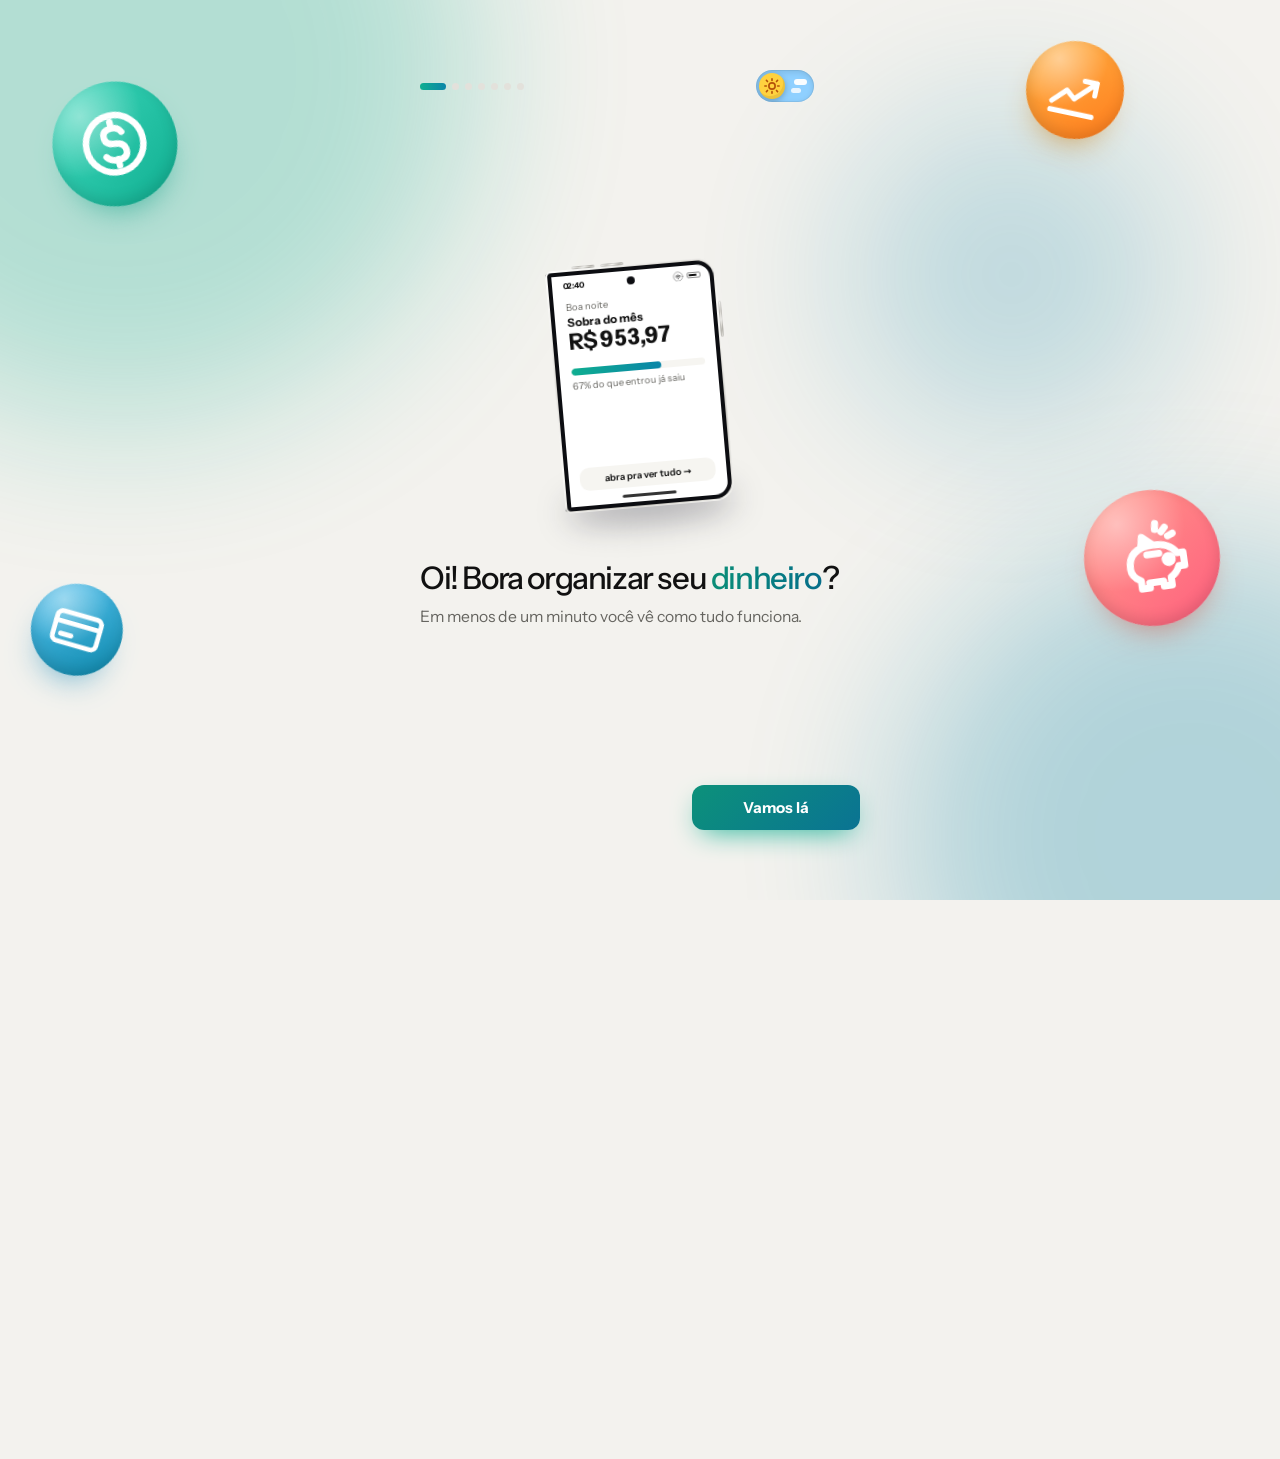
==== index.html @ b8bf27f4 "Senha errada: a Capi balança a cabeça fazendo que não Co-Authored-By: Claude Opus 5.5 <noreply@anthr" ====
<!doctype html>
<html lang="pt-BR">
<head>
  <meta charset="utf-8" />
  <meta name="viewport" content="width=device-width, initial-scale=1, viewport-fit=cover" />
  <title>Capi — seu dinheiro, de boa na lagoa</title>
  <meta name="description" content="Planilha financeira simples para organizar o dia a dia." />
  <meta name="theme-color" content="#f3f2ee" />
  <link rel="manifest" href="manifest.webmanifest" />
  <link rel="apple-touch-icon" href="apple-touch-icon.png" />
  <meta name="apple-mobile-web-app-capable" content="yes" />
  <meta name="mobile-web-app-capable" content="yes" />
  <meta name="apple-mobile-web-app-status-bar-style" content="default" />
  <meta name="apple-mobile-web-app-title" content="Capi" />
  <script>/* esconde tudo desde o primeiro instante se o app tiver senha ou se for preciso entrar na conta */ document.documentElement.classList.add('booting'); try { if (localStorage.getItem('orcamento:lock')) document.documentElement.classList.add('locked'); if (!localStorage.getItem('orcamento:conta')) document.documentElement.classList.add('auth'); } catch (e) {}</script>
  <link rel="icon" type="image/svg+xml" href="favicon.svg" />
  <link rel="icon" type="image/png" sizes="192x192" href="icon-192.png" />
  <style>
/* Fontes embutidas no próprio arquivo (funcionam sem internet). Licença SIL Open Font License. */
@font-face { font-family: 'Instrument Sans'; font-style: normal; font-weight: 400 700; font-display: swap; src: url([data-uri]) format('woff2'); unicode-range: U+0000-00FF,U+0131,U+0152-0153,U+02BB-02BC,U+02C6,U+02DA,U+02DC,U+0304,U+0308,U+0329,U+2000-206F,U+20AC,U+2122,U+2191,U+2193,U+2212,U+2215,U+FEFF,U+FFFD; }
@font-face { font-family: 'Instrument Sans'; font-style: normal; font-weight: 400 700; font-display: swap; src: url([data-uri]) format('woff2'); unicode-range: U+0100-02BA,U+02BD-02C5,U+02C7-02CC,U+02CE-02D7,U+02DD-02FF,U+1E00-1E9F,U+20A0-20AB,U+20AD-20C0,U+2113,U+2C60-2C7F,U+A720-A7FF; }
@font-face { font-family: 'Outfit'; font-style: normal; font-weight: 400 800; font-display: swap; src: url([data-uri]) format('woff2'); }
@font-face { font-family: 'Sora'; font-style: normal; font-weight: 400 800; font-display: swap; src: url([data-uri]) format('woff2'); }
@font-face { font-family: 'Parkinsans'; font-style: normal; font-weight: 300 800; font-display: swap; src: url([data-uri]) format('woff2'); }
@font-face { font-family: 'Source Serif 4'; font-style: normal; font-weight: 200 900; font-display: swap; src: url([data-uri]) format('woff2'); }
@font-face { font-family: 'Syne'; font-style: normal; font-weight: 400 800; font-display: swap; src: url([data-uri]) format('woff2'); }
@font-face { font-family: 'Urbanist'; font-style: normal; font-weight: 300 800; font-display: swap; src: url([data-uri]) format('woff2'); }

:root {
  --font: "Instrument Sans";
  --bg: #f3f2ee;
  --bg-top: #faf9f6;
  --glow: rgba(255, 255, 255, .55);
  --card: #ffffff;
  --ink: #111111;
  --ink-2: #3b3b39;
  --muted: #666560;
  --line: #eeede8;
  --field: #f6f5f1;
  --field-line: #e3e1db;
  --edge: rgba(17, 17, 17, .075);
  --green: #13845d;
  --green-soft: #e3f1ea;
  --blue: #0a7598;
  --blue-soft: #e1f2f6;
  --accent: #0a8370;
  --accent-ink: #0a7d69;   /* menta da Capi para texto (no escuro, mais claro pra ler bem) */
  --accent-soft: #dcf5ee;
  --red: #cc353c;
  --red-soft: #fbeaea;
  --amber: #8f620a;
  --over: #a34b22;   /* atenção sem alarme: atrasada, passou do limite */
  --amber-soft: #f9f0dc;
  --grain: .035;
  --out: #a8a49b;
  --shadow: 0 0 0 1px var(--edge), 0 1px 2px rgba(17, 17, 17, .03), 0 8px 24px -12px rgba(17, 17, 17, .08);
  --shadow-lg: 0 0 0 1px var(--edge), 0 24px 60px -12px rgba(17, 17, 17, .22);
  --r: 16px;
  color-scheme: light;
}

:root[data-theme="dark"] {
  --over: #e0895c;
  --bg: #0a0a0a;
  --bg-top: #181818;
  --glow: rgba(255, 255, 255, .045);
  --card: #141414;
  --ink: #fefefe;
  --ink-2: #b9b9b9;
  --muted: #8c8c8c;
  --line: #202020;
  --field: #1b1b1b;
  --field-line: #2a2a2a;
  --edge: rgba(255, 255, 255, .075);
  --green: #3cc88c;
  --green-soft: #12261c;
  --blue: #4cc3e0;
  --blue-soft: #0f2a31;
  --accent: #0d8670;
  --accent-ink: #4fd8b8;   /* menta da Capi para texto (no escuro, mais claro pra ler bem) */
  --accent-soft: #0f2a24;
  --red: #ef5b62;
  --red-soft: #2e1618;
  --amber: #e2ad48;
  --amber-soft: #2d2412;
  --grain: .06;
  --out: #5d5d5d;
  --shadow: 0 0 0 1px var(--edge), inset 0 1px 0 rgba(255, 255, 255, .035), 0 10px 30px -14px rgba(0, 0, 0, .7);
  --shadow-lg: 0 0 0 1px rgba(255, 255, 255, .09), 0 30px 80px -10px rgba(0, 0, 0, .8);
  color-scheme: dark;
}

* { box-sizing: border-box; }
html { -webkit-text-size-adjust: 100%; }
/* arrastar para os lados troca o mês: não deixa o navegador entender como "voltar página" */
html, body { overscroll-behavior-x: none; }
body {
  margin: 0; min-height: 100vh;
  background: linear-gradient(180deg, var(--glow) 0, transparent 520px) no-repeat; background-color: var(--bg); color: var(--ink);
  font-family: var(--font), system-ui, -apple-system, "Segoe UI", Roboto, sans-serif;
  font-size: 15px;
  -webkit-font-smoothing: antialiased;
}
button, input, select { font: inherit; color: inherit; }
button { cursor: pointer; }
svg.i { width: 16px; height: 16px; flex: none; fill: none; stroke: currentColor; stroke-width: 2; stroke-linecap: round; stroke-linejoin: round; }
.num { font-variant-numeric: tabular-nums; }

.app { max-width: 1240px; margin: 0 auto; padding: 28px 28px 110px; }   /* embaixo: espaço pro botão + não cobrir o fim da página */
.app { overflow-x: clip; }   /* o deslize das abas e meses não abre rolagem de lado no celular */

/* Cabeçalho */
.top { display: flex; align-items: flex-end; justify-content: space-between; gap: 16px; margin-bottom: 28px; }
/* até o app montar a tela (saudação com o nome, números), nada aparece: sem piscar texto provisório no F5 */
.booting .app { visibility: hidden; }
.hello { font-size: .8rem; color: var(--muted); margin: 0 0 2px; }
.title { display: flex; align-items: center; gap: 10px; margin: 0; font-size: 1.55rem; font-weight: 700; letter-spacing: -.02em; }
.ghost-ico { border: 0; background: transparent; color: var(--muted); padding: 6px; border-radius: 10px; display: grid; place-items: center; }
.ghost-ico:hover { background: var(--card); color: var(--ink); }
.top-right { display: flex; align-items: center; gap: 8px; }
.bell { position: relative; }

/* Botão de tema: sol e lua se alternam girando */
.theme-btn { position: relative; width: 30px; height: 30px; overflow: hidden; }
.theme-btn svg.i { position: absolute; top: 50%; left: 50%; width: 18px; height: 18px; margin: -9px 0 0 -9px;
  transition: transform .5s cubic-bezier(.34, 1.4, .5, 1), opacity .35s ease; }
.theme-btn .sun { opacity: 0; transform: rotate(-90deg) scale(.4); }
.theme-btn .moon { opacity: 1; transform: rotate(0) scale(1); }
:root[data-theme="dark"] .theme-btn .sun { opacity: 1; transform: rotate(0) scale(1); }
:root[data-theme="dark"] .theme-btn .moon { opacity: 0; transform: rotate(90deg) scale(.4); }
.theme-btn:hover .moon { transform: rotate(-15deg) scale(1.05); }
:root[data-theme="dark"] .theme-btn:hover .sun { transform: rotate(45deg) scale(1.05); }
:root[data-theme="dark"] .theme-btn:hover .moon { transform: rotate(90deg) scale(.4); }
::view-transition-old(root), ::view-transition-new(root) { animation-duration: .45s; animation-timing-function: ease; }
.theme-anim, .theme-anim *, .theme-anim *::before { transition: background-color .45s ease, color .45s ease, border-color .45s ease, box-shadow .45s ease, fill .45s ease, stroke .45s ease !important; }
.theme-anim .theme-btn svg.i { transition: transform .5s cubic-bezier(.34, 1.4, .5, 1), opacity .35s ease !important; }
.bell .dot { position: absolute; top: 5px; right: 5px; width: 8px; height: 8px; border-radius: 50%; background: var(--red); border: 2px solid var(--bg); }
.month {
  display: flex; align-items: center; gap: 4px;
  background: var(--card); border-radius: 12px; box-shadow: var(--shadow); padding: 4px;
}
.month button { border: 0; background: transparent; color: var(--muted); border-radius: 8px; padding: 6px; display: grid; place-items: center; }
.month button:hover { background: var(--field); color: var(--ink); }
.month .label { min-width: 130px; text-align: center; font-size: .85rem; font-weight: 600; color: var(--ink); cursor: pointer; }
.month .label.away::after { content: "hoje"; display: block; font-size: .62rem; font-weight: 700; color: var(--accent-ink); line-height: 1; margin-top: 1px; }

/* Indicadores */
.kpis { display: grid; grid-template-columns: repeat(4, minmax(0, 1fr)); gap: 18px; margin-bottom: 26px; }
.kpi { background: var(--card); border-radius: var(--r); box-shadow: var(--shadow); padding: 18px 20px 20px; min-width: 0; }
.kpi-head { display: flex; align-items: center; gap: 8px; min-height: 26px; }
.kpi-ico { width: 24px; height: 24px; border-radius: 7px; display: grid; place-items: center; }
.kpi-ico svg.i { width: 14px; height: 14px; }
.kpi-label { font-size: .68rem; font-weight: 700; letter-spacing: .08em; color: var(--muted); text-transform: uppercase; }
.kpi-value { margin-top: 10px; font-size: 1.45rem; font-weight: 600; letter-spacing: -.025em; white-space: nowrap; overflow: hidden; text-overflow: ellipsis; }
.kpi.receita .kpi-ico { background: var(--green-soft); color: var(--green); } .kpi.receita .kpi-value { color: var(--green); }
.kpi.investir .kpi-ico { background: var(--blue-soft); color: var(--blue); } .kpi.investir .kpi-value { color: var(--blue); }
.kpi.despesas .kpi-ico { background: var(--red-soft); color: var(--red); } .kpi.despesas .kpi-value { color: var(--red); }
.kpi.saldo .kpi-ico { background: var(--field); color: var(--ink-2); }
.kpi.saldo .kpi-value.neg { color: var(--red); }
.kpi-sub { margin-top: 4px; font-size: .75rem; color: var(--muted); }
.adjust {
  margin-left: auto; border: 0; border-radius: 999px;
  background: var(--blue); color: #fff; font-size: .72rem; font-weight: 700;
  padding: 5px 10px; display: inline-flex; align-items: center; gap: 5px;
  box-shadow: 0 4px 10px rgba(10, 131, 112, .25);
}
.adjust svg.i { width: 12px; height: 12px; }
.adjust.dark { background: var(--ink); color: var(--card); box-shadow: 0 4px 10px rgba(20, 23, 28, .18); }

/* Logos */
.logo { width: 32px; height: 32px; border-radius: 9px; display: grid; place-items: center; flex: none; overflow: hidden; font-weight: 800; font-size: .72rem; letter-spacing: -.02em; color: #fff; }
.logo svg { width: 58%; height: 58%; fill: currentColor; }
.logo img { width: 100%; height: 100%; object-fit: cover; }
.logo.tile { background: #fff; box-shadow: inset 0 0 0 1px rgba(20, 23, 28, .09); }
.logo.tile img { object-fit: contain; box-sizing: border-box; }
.logo.tile svg { width: 60%; height: 60%; color: var(--c); }
/* Tema escuro: quadrado escuro; "dk-inv" = logo preto que vira branco; "dk-keep" = logo que só fica legível no branco */
:root[data-theme="dark"] .logo.tile { background: #262a31; box-shadow: inset 0 0 0 1px rgba(255, 255, 255, .07); }
:root[data-theme="dark"] .logo.tile.dk-inv svg { color: #fff; }
:root[data-theme="dark"] .logo.tile.dk-inv img { filter: invert(1) hue-rotate(180deg); }
:root[data-theme="dark"] .logo.tile.dk-keep { background: #fff; }
.logo.lg { width: 40px; height: 40px; border-radius: 11px; font-size: .85rem; }
.logo.sm { width: 18px; height: 18px; border-radius: 5px; font-size: .5rem; }
.logo-stack { display: inline-flex; vertical-align: middle; margin-right: 6px; }
.logo-stack .logo { border: 2px solid var(--card); margin-left: -5px; }
.logo-stack .logo:first-child { margin-left: 0; }
.row .date .logo { width: 30px; height: 30px; }

/* Assinaturas */
.svc-grid { display: grid; grid-template-columns: repeat(auto-fill, minmax(84px, 1fr)); gap: 6px; max-height: 214px; overflow-y: auto; padding: 2px; margin: 0 -2px; }
.svc { display: grid; justify-items: center; gap: 6px; border: 1.5px solid transparent; background: var(--field); border-radius: 12px; padding: 10px 4px 8px; font-size: .7rem; font-weight: 600; color: var(--ink-2); text-align: center; line-height: 1.15; }
.svc:hover { border-color: var(--field-line); }
.svc.on { border-color: var(--accent); background: var(--accent-soft); }
.svc span { max-width: 100%; overflow: hidden; text-overflow: ellipsis; white-space: nowrap; padding: 0 2px; }
.svc-search { margin-bottom: 8px; }
.two { display: grid; grid-template-columns: minmax(0, 1fr) minmax(0, 1fr); gap: 10px; }
.two > div, .three > div { min-width: 0; }
.input[type=month], .input[type=date] { min-width: 0; }
.seg2 button.on[data-src], .seg2 button.on[data-cy], .seg2 button.on[data-next] { background: var(--card); color: var(--ink); box-shadow: var(--shadow); }
.picked { display: flex; align-items: center; gap: 12px; background: var(--field); border-radius: 14px; padding: 10px 12px; }
.picked .input { background: var(--card); }
.picked .grow { flex: 1; min-width: 0; }
.link { border: 0; background: none; color: var(--accent-ink); font-weight: 700; font-size: .78rem; padding: 4px 0; }

/* Cartões */
.flag { display: inline-block; width: 30px; height: 19px; border-radius: 4px; overflow: hidden; vertical-align: middle; flex: none; box-shadow: 0 0 0 1px rgba(20, 23, 28, .08); background: #fff; }
.flag img { width: 100%; height: 100%; display: block; }
.card-sub { display: flex; flex-wrap: wrap; align-items: center; gap: 2px 6px; margin-top: 3px; white-space: normal; color: var(--muted); font-size: .75rem; font-weight: 500; }
.card-sub .flag { width: 24px; height: 15px; }
.cc-preview { position: relative; aspect-ratio: 1.586; max-width: 300px; margin: 4px auto 6px; border-radius: 16px; padding: 16px 18px; color: #fff; display: flex; flex-direction: column; justify-content: space-between; overflow: hidden; box-shadow: 0 12px 30px rgba(20, 23, 28, .22); transition: background .3s; }
.cc-preview::after { content: ""; position: absolute; width: 220px; height: 220px; right: -70px; top: -90px; border-radius: 50%; background: rgba(255, 255, 255, .12); }
.cc-top, .cc-bottom { display: flex; justify-content: space-between; align-items: center; position: relative; z-index: 1; }
.cc-name { font-weight: 700; font-size: .95rem; text-shadow: 0 1px 2px rgba(0, 0, 0, .2); }
.cc-num { font-size: .95rem; letter-spacing: .12em; font-variant-numeric: tabular-nums; opacity: .95; }
.cc-chip { width: 34px; height: 25px; border-radius: 6px; background: linear-gradient(135deg, #f6e27a, #cfa93a); position: relative; z-index: 1; }
.cc-preview .flag { width: 46px; height: 29px; border-radius: 6px; }
.cc-preview .logo { box-shadow: 0 2px 6px rgba(0, 0, 0, .2); }
.flag-pick { display: flex; flex-wrap: wrap; gap: 6px; }
.flag-pick button { display: inline-flex; align-items: center; gap: 7px; border: 1.5px solid var(--field-line); background: var(--field); border-radius: 10px; padding: 6px 10px 6px 6px; font-size: .78rem; font-weight: 600; color: var(--ink-2); }
.flag-pick button.on, .bank-chips button.on { border-color: var(--accent); background: var(--accent-soft); color: var(--ink); }
.three { display: grid; grid-template-columns: 1fr 1fr 1fr; gap: 10px; }
.status.none { background: var(--field); color: var(--muted); }
.status.open { background: var(--blue-soft); color: var(--blue); }
.status.late { background: var(--amber-soft); color: var(--over); }
.fnav { display: flex; align-items: center; justify-content: space-between; gap: 8px; background: var(--field); border-radius: 12px; padding: 6px; margin-bottom: 10px; }
.fnav button { border: 0; background: var(--card); border-radius: 8px; width: 32px; height: 32px; display: grid; place-items: center; color: var(--ink-2); }
.fnav div { text-align: center; font-size: .8rem; }
.fnav strong { display: block; font-size: .9rem; }
.fnav small { color: var(--muted); }
.movebox { margin-top: 12px; border: 1.5px solid var(--amber-soft); background: color-mix(in srgb, var(--amber-soft) 50%, transparent); border-radius: 12px; padding: 10px 12px; font-size: .8rem; line-height: 1.45; }
.movebox .btn-soft { margin-top: 8px; }
.last-hint { display: flex; justify-content: space-between; align-items: center; margin-top: 6px; font-size: .76rem; color: var(--muted); }
@media (max-width: 640px) { .three { grid-template-columns: 1fr 1fr; } .three > :first-child { grid-column: 1 / -1; } }

/* Pago com cartão */
.via { display: inline-flex; align-items: center; gap: 4px; margin-left: 6px; font-size: .72rem; font-weight: 600; color: var(--muted); vertical-align: middle; white-space: nowrap; }
.via .logo { width: 16px; height: 16px; border-radius: 4px; flex: none; }
.via { max-width: 100%; min-width: 0; }
.via .vt { overflow: hidden; text-overflow: ellipsis; min-width: 0; }
.row .ex-m { display: none; }
/* Família: bolinhas com a inicial de cada um */
.av { display: inline-grid; place-items: center; width: 22px; height: 22px; border-radius: 50%; background: var(--av); color: #fff; font-size: .66rem; font-weight: 700; line-height: 1; flex: none; box-shadow: 0 0 0 2px var(--card); }
.av.sm { width: 16px; height: 16px; font-size: .54rem; box-shadow: 0 0 0 1.5px var(--card); }
.av-pair { display: inline-flex; } .av-pair .av + .av { margin-left: -5px; }
.who-b { display: inline-flex; vertical-align: -3px; margin-right: 7px; }
.who-pick { display: flex; flex-wrap: wrap; gap: 8px; }
.who-pick button { display: inline-flex; align-items: center; gap: 8px; border: 1px solid var(--field-line); background: var(--card); color: var(--ink-2); border-radius: 99px; padding: 6px 14px 6px 6px; font-weight: 600; font-size: .84rem; }
.who-pick button.on { border-color: var(--ink); color: var(--ink); box-shadow: inset 0 0 0 1px var(--ink); }
.acc-ic { position: relative; display: inline-flex; }
.acc-who { position: absolute; right: -7px; bottom: -6px; border: 0; background: none; padding: 0; display: inline-flex; cursor: pointer; }
.acc-who .fam { display: inline-grid; place-items: center; width: 16px; height: 16px; border-radius: 50%; background: var(--field); color: var(--muted); box-shadow: 0 0 0 1.5px var(--card); }
.acc-who .fam svg.i { width: 10px; height: 10px; }
.inv-code { margin-top: 8px; font-size: 1.6rem; font-weight: 800; letter-spacing: .16em; font-variant-numeric: tabular-nums; color: var(--ink); background: var(--field); border-radius: 12px; padding: 12px 16px; text-align: center; user-select: all; }
.use-pick { display: grid; grid-template-columns: 1fr 1fr; gap: 10px; }
.use-pick button { text-align: left; border: 1px solid var(--field-line); background: var(--card); border-radius: 14px; padding: 12px 14px; color: var(--ink-2); display: grid; gap: 4px; }
.use-pick button b { color: var(--ink); font-size: .92rem; display: flex; align-items: center; gap: 8px; }
.use-pick button small { color: var(--muted); font-size: .76rem; line-height: 1.35; }
.use-pick button svg.i { width: 16px; height: 16px; }
.use-pick button.on { border-color: var(--ink); box-shadow: inset 0 0 0 1px var(--ink); }
.mem-list { display: grid; gap: 8px; margin-top: 4px; }
.mem-row { display: grid; grid-template-columns: 26px minmax(0, 1fr) 30px; gap: 8px; align-items: center; }
.mem-row .tag-me { font-size: .72rem; color: var(--muted); font-weight: 600; white-space: nowrap; }
.mem-add { display: flex; gap: 8px; margin-top: 8px; } .mem-add .input { flex: 1; min-width: 0; }
.chart-by { display: flex; justify-content: flex-end; margin-bottom: 8px; }
.row .val.est { color: var(--ink-2); font-weight: 500; }
.row .val.est small, .row .val.absorbed small { display: block; font-size: .68rem; color: var(--muted); font-weight: 500; }
.tag.cat-t { max-width: 100%; min-width: 0; }
.tag .tt { overflow: hidden; text-overflow: ellipsis; white-space: nowrap; min-width: 0; }
/* celular: Favorito e Lançar lado a lado; "Formulário completo" embaixo, centralizado */
@media (max-width: 640px) { .qa-actions #qaFull { order: 3; width: 100%; text-align: center; padding: 8px 0 0; } .qa-actions .grow { display: none; } .qa-actions .btn { flex: 1; } }
/* o que acompanha o nome é separado por espaços (não margem): se quebrar a linha, começa alinhado */
.row .ex small, .row .ex .via { margin-left: 0; }
.val.absorbed { color: var(--muted); font-weight: 500; }
.val.absorbed small { display: block; font-size: .68rem; font-weight: 500; }
.pay-pick button .i { width: 14px; height: 14px; }
.inside { margin-top: 12px; background: var(--field); border-radius: 12px; padding: 10px 12px; font-size: .8rem; }
.inside .it { display: flex; align-items: center; gap: 8px; padding: 4px 0; }
.inside .it span:nth-child(2) { flex: 1; min-width: 0; overflow: hidden; text-overflow: ellipsis; white-space: nowrap; }
.inside .it .logo { width: 20px; height: 20px; border-radius: 6px; font-size: .55rem; }
.inside .sum { display: flex; justify-content: space-between; border-top: 1px solid var(--field-line); margin-top: 6px; padding-top: 8px; font-weight: 700; }
.inside .warn { color: var(--amber); font-weight: 600; margin-top: 6px; }

/* Metas e medidores */
.meter { height: 8px; border-radius: 99px; background: var(--field); overflow: hidden; margin-top: 7px; }
.meter i { display: block; height: 100%; border-radius: 99px; background: var(--green); transition: width .5s cubic-bezier(.2, .8, .2, 1); }
.meter.warn i { background: var(--amber); }
.meter.over i { background: var(--over); }   /* passou do limite: terracota, sem vermelho de alarme */
.meter.info i { background: var(--blue); }
.goal-emoji { width: 32px; height: 32px; border-radius: 9px; display: grid; place-items: center; background: var(--field); font-size: 1.05rem; }
.goal-meta { display: flex; justify-content: space-between; gap: 8px; margin-top: 4px; font-size: .74rem; color: var(--muted); font-weight: 500; white-space: normal; }
.goal-meta b { color: var(--ink-2); font-weight: 700; }
.row.goal { grid-template-columns: 60px minmax(0, 1fr) 150px 34px; }
.row.goal .name { white-space: normal; }
.emoji-pick { display: flex; flex-wrap: wrap; gap: 6px; }
.emoji-pick button { width: 40px; height: 40px; border-radius: 11px; border: 1.5px solid var(--field-line); background: var(--field); font-size: 1.15rem; }
.emoji-pick button.on { border-color: var(--accent); background: var(--accent-soft); }
.stat-hero { text-align: center; padding: 8px 0 4px; }
.stat-hero small { display: block; font-size: .78rem; color: var(--muted); }
.stat-hero strong { display: block; font-size: 2rem; font-weight: 800; letter-spacing: -.02em; margin: 2px 0; }
.stat-rows { display: grid; gap: 8px; margin-top: 14px; font-size: .84rem; }
.stat-rows div { display: flex; justify-content: space-between; gap: 10px; }
.stat-rows span { color: var(--muted); }
@media (max-width: 640px) { .row.goal { grid-template-columns: 44px minmax(0, 1fr) 28px; } .row.goal .val { grid-column: 2; text-align: left; } }

.limits { margin-top: 18px; padding-top: 14px; border-top: 1px solid var(--line); display: grid; gap: 12px; }
.limits-h { font-size: .85rem; font-weight: 700; }
.limit-top { display: flex; justify-content: space-between; gap: 8px; font-size: .84rem; }
.limit-top > span:first-child { display: inline-flex; align-items: center; gap: 7px; }
.limit-top .ldot { width: 8px; height: 8px; border-radius: 50%; }
.limit-top small { color: var(--muted); font-weight: 500; }
.limit-sub { font-size: .72rem; color: var(--muted); margin-top: 4px; }
.cat-edit .money { width: 150px; flex: none; padding: 0 10px; }
.cat-edit .money input { padding: 8px 0; }
@media (max-width: 640px) {
  /* celular: cor · nome · excluir na primeira linha, limite embaixo (o ✕ fica junto da categoria dele) */
  .cat-edit { flex-wrap: wrap; padding-bottom: 10px; border-bottom: 1px solid var(--line); }
  .cat-edit:last-child { border-bottom: 0; }
  .cat-edit .input { flex: 1; min-width: 0; }
  .cat-edit .x { order: 1; }
  .cat-edit .money { order: 2; width: calc(100% - 42px); margin-left: 42px; }
}

/* Evolução */
.evo { margin-top: 22px; padding: 18px 20px 20px; position: relative; }
.evo-head { display: flex; align-items: center; justify-content: space-between; gap: 10px; flex-wrap: wrap; margin-bottom: 12px; }
.evo-head h2 { margin: 0; font-size: .95rem; font-weight: 700; }
.evo-ctl { display: flex; gap: 8px; align-items: center; }
.pills { display: inline-flex; background: var(--field); border-radius: 10px; padding: 3px; }
.pills button { border: 0; background: transparent; border-radius: 8px; padding: 5px 10px; font-size: .78rem; font-weight: 600; color: var(--muted); }
.pills button.on { background: var(--card); color: var(--ink); box-shadow: var(--shadow); }
.evo-body { display: grid; grid-template-columns: minmax(0, 1.65fr) minmax(0, 1fr); gap: 22px; align-items: start; }
.evo-legend { display: flex; gap: 16px; font-size: .78rem; color: var(--ink-2); margin-bottom: 6px; }
.evo-legend span { display: inline-flex; align-items: center; gap: 6px; }
.evo-legend i { width: 10px; height: 10px; border-radius: 3px; }
.evo-chart { position: relative; }
.evo-chart svg { display: block; width: 100%; overflow: visible; }
.evo-chart .grid-line { stroke: var(--line); stroke-width: 1; }
.evo-chart .tick { fill: var(--muted); font-size: 10.5px; font-variant-numeric: tabular-nums; }
.evo-chart .xl { fill: var(--muted); font-size: 11px; }
.evo-chart .xl.cur { fill: var(--ink); font-weight: 700; }
.evo-chart .hit { fill: transparent; cursor: pointer; }
.evo-chart .band { fill: var(--ink); opacity: 0; transition: opacity .12s; }
.evo-chart g.m:hover .band, .evo-chart g.m:focus .band { opacity: .04; }
.evo-chart g.m:focus { outline: none; }
.evo-tip { position: absolute; pointer-events: none; background: var(--card); border: 1px solid var(--line); box-shadow: var(--shadow-lg); border-radius: 10px; padding: 8px 10px; font-size: .78rem; min-width: 150px; opacity: 0; z-index: 5; }
.evo-tip.on { opacity: 1; }
.evo-tip .tt { font-weight: 700; margin-bottom: 4px; }
.evo-tip div.r { display: flex; justify-content: space-between; gap: 12px; align-items: center; }
.evo-tip div.r span { display: inline-flex; align-items: center; gap: 6px; color: var(--muted); }
.evo-tip div.r span i { width: 12px; height: 2px; border-radius: 2px; }
.evo-tip b { font-variant-numeric: tabular-nums; }
.insights { display: grid; gap: 10px; }
.ins { display: flex; gap: 10px; align-items: flex-start; font-size: .84rem; line-height: 1.4; background: var(--field); border-radius: 12px; padding: 10px 12px; }
.ins .ic { font-size: 1rem; line-height: 1.3; }
.ins b { font-weight: 700; }
.ins small { display: block; color: var(--muted); font-size: .75rem; }
.evo-table { width: 100%; border-collapse: collapse; font-size: .8rem; }
.evo-table th, .evo-table td { text-align: right; padding: 6px 8px; border-bottom: 1px solid var(--line); font-variant-numeric: tabular-nums; }
.evo-table th:first-child, .evo-table td:first-child { text-align: left; }
.evo-table th { color: var(--muted); font-weight: 600; }
.evo-table tfoot th, .evo-table tfoot td { font-weight: 700; color: var(--ink); border-bottom: 0; }
.evo-table tfoot tr:first-child > * { border-top: 2px solid var(--line); }
.evo-table tfoot tr:last-child > * { font-weight: 500; color: var(--muted); }
@media (max-width: 980px) { .evo-body { grid-template-columns: 1fr; } }
@media (max-width: 640px) { .evo { padding: 14px 12px 16px; } }

/* Escolha de conta/cartão */
.bank-chips.pay-pick { display: block; }
.pay-pick > .pay-sec:first-child { margin-bottom: 2px; }
.pay-h { font-size: .72rem; font-weight: 700; color: var(--muted); text-transform: uppercase; letter-spacing: .06em; margin: 10px 0 6px; }
.pay-sec { display: flex; flex-wrap: wrap; gap: 6px; }
.pay-sec.cc { display: grid; grid-template-columns: repeat(auto-fill, minmax(210px, 1fr)); }
.bank-chips .cc-btn { border-radius: 12px; padding: 7px 10px 7px 7px; gap: 10px; text-align: left; min-width: 0; }
.mini-cc { position: relative; width: 50px; height: 32px; border-radius: 6px; flex: none; box-shadow: 0 2px 5px rgba(0, 0, 0, .18); }
.mini-cc .logo { position: absolute; left: 4px; top: 4px; width: 14px; height: 14px; border-radius: 4px; }
.mini-cc .flag { position: absolute; right: 3px; bottom: 3px; width: 20px; height: 13px; border-radius: 3px; }
.cc-txt { display: grid; min-width: 0; line-height: 1.2; }
.cc-txt b { font-size: .82rem; overflow: hidden; text-overflow: ellipsis; white-space: nowrap; }
.cc-txt small { font-size: .7rem; color: var(--muted); font-weight: 500; overflow: hidden; text-overflow: ellipsis; white-space: nowrap; }
.via .flag { width: 20px; height: 13px; border-radius: 3px; margin-left: 2px; }

/* Visão geral */
.overview { display: grid; grid-template-columns: repeat(12, minmax(0, 1fr)); gap: 18px; }
.overview[hidden], #mainGrid[hidden] { display: none; }
.ov { background: var(--card); border-radius: var(--r); box-shadow: var(--shadow); padding: 18px 20px 20px; min-width: 0; position: relative; }
.ov h3 { margin: 0 0 2px; font-size: .95rem; font-weight: 700; display: flex; align-items: center; gap: 8px; }
.ov .ov-sub { margin: 0 0 12px; font-size: .78rem; color: var(--muted); }
.ov-forecast { grid-column: span 8; }
.ov-cal { grid-column: span 4; }
.ov-where { grid-column: span 4; }
.ov-cards { grid-column: span 4; }
.ov-goals { grid-column: span 4; }
.ov-link { border: 0; background: none; color: var(--accent-ink); font-weight: 700; font-size: .78rem; padding: 0; margin-left: auto; }
.fc-stats { display: flex; flex-wrap: wrap; gap: 8px 22px; margin-bottom: 10px; }
.fc-stats div small { display: block; font-size: .72rem; color: var(--muted); }
.fc-stats div b { font-size: 1.15rem; font-weight: 700; letter-spacing: -.01em; }
.fc-alert { display: flex; gap: 8px; align-items: flex-start; font-size: .82rem; background: var(--red-soft); color: var(--ink); border-radius: 10px; padding: 8px 10px; margin-bottom: 10px; }
.fc-alert.ok { background: var(--green-soft); }
.fc-chart { position: relative; }
.fc-chart svg { display: block; width: 100%; overflow: visible; }
.fc-chart .grid-line { stroke: var(--line); stroke-width: 1; }
.fc-chart .zero { stroke: var(--muted); stroke-width: 1; opacity: .5; }
.fc-chart .tick, .fc-chart .xl { fill: var(--muted); font-size: 10.5px; font-variant-numeric: tabular-nums; }
.fc-chart .cross { stroke: var(--muted); stroke-width: 1; opacity: 0; }
.fc-chart .dot { opacity: 0; }
.fc-tip { position: absolute; top: 0; pointer-events: none; background: var(--card); border: 1px solid var(--line); box-shadow: var(--shadow-lg); border-radius: 10px; padding: 8px 10px; font-size: .78rem; min-width: 170px; max-width: 240px; display: none; z-index: 5; }
.fc-tip .tt { font-weight: 700; margin-bottom: 3px; }
.fc-tip .ev { display: flex; justify-content: space-between; gap: 10px; color: var(--muted); }
.fc-tip .ev b { color: var(--ink); font-weight: 600; font-variant-numeric: tabular-nums; }
.cal { display: grid; grid-template-columns: repeat(7, 1fr); gap: 3px; }
.cal .wd { font-size: .64rem; font-weight: 700; color: var(--muted); text-align: center; padding-bottom: 4px; text-transform: uppercase; }
.cal button { border: 0; background: transparent; border-radius: 9px; aspect-ratio: 1; display: flex; flex-direction: column; align-items: center; justify-content: center; gap: 3px; font-size: .78rem; color: var(--ink-2); padding: 0; position: relative; }
.cal button:hover { background: var(--field); }
.cal button.today { background: var(--ink); color: var(--card); font-weight: 700; }
.cal button.sel { box-shadow: inset 0 0 0 1.5px var(--accent); }
.cal button.other { visibility: hidden; }
/* calendário largo (tablet): dias com altura fixa em vez de quadrados enormes */
@media (min-width: 560px) and (max-width: 980px) { .cal button { aspect-ratio: auto; height: 50px; } }
.cal .dots { display: flex; gap: 2px; height: 5px; }
.cal .dots i { width: 5px; height: 5px; border-radius: 50%; }
.cal-list { margin-top: 12px; border-top: 1px solid var(--line); padding-top: 10px; display: grid; gap: 7px; max-height: 190px; overflow-y: auto; }
.cal-list .ev { display: flex; align-items: center; gap: 8px; font-size: .8rem; }
.cal-list .ev[data-open] { cursor: pointer; border-radius: 8px; margin: -3px 0; padding: 3px 4px; min-height: 32px; }
.cal-list .ev[data-open]:hover { background: var(--field); }
.cal-list .ev span:nth-child(2) { flex: 1; min-width: 0; overflow: hidden; text-overflow: ellipsis; white-space: nowrap; }
.cal-list .ev .logo, .cal-list .ev .ic { width: 22px; height: 22px; border-radius: 6px; font-size: .62rem; flex: none; }
.cal-list .ev .ic { display: grid; place-items: center; background: var(--field); }
.cal-list .v { font-weight: 600; font-variant-numeric: tabular-nums; }
.cal-list .v.in { color: var(--green); }
.cal-legend { display: flex; gap: 12px; font-size: .7rem; color: var(--muted); margin-top: 8px; }
.cal-legend span { display: inline-flex; align-items: center; gap: 5px; }
.cal-legend i { width: 7px; height: 7px; border-radius: 50%; }
.ov .donut { width: 200px; height: 200px; }
.ov-row { display: flex; align-items: center; gap: 10px; padding: 8px 0; border-bottom: 1px solid var(--line); font-size: .84rem; }
.ov-row:last-child { border-bottom: 0; }
.ov-row .grow { flex: 1; min-width: 0; }
.ov-row .grow b { display: block; font-weight: 600; overflow: hidden; text-overflow: ellipsis; white-space: nowrap; }
.ov-row .grow small { color: var(--muted); font-size: .72rem; }
.ov-row .meter { margin-top: 5px; height: 6px; }
.ov-row .amt { font-weight: 700; font-variant-numeric: tabular-nums; white-space: nowrap; }
.ov-empty { color: var(--muted); font-size: .82rem; padding: 18px 0; text-align: center; }
/* card vazio ao lado de um card alto (calendário): o aviso fica no meio, sem um buraco embaixo */
.ov-forecast:has(> .ov-empty), .ov-where:has(> .ov-empty), .ov-cards:has(> .ov-empty) { display: flex; flex-direction: column; }
.ov-forecast > .ov-empty, .ov-where > .ov-empty, .ov-cards > .ov-empty { flex: 1; display: flex; flex-direction: column; align-items: center; justify-content: center; gap: 4px; }
.ov-forecast > .ov-empty br { display: none; }
@media (max-width: 980px) { .ov-forecast, .ov-cal, .ov-where, .ov-cards, .ov-goals { grid-column: span 12; } }
@media (min-width: 981px) and (max-width: 1180px) { .ov-where, .ov-cards, .ov-goals { grid-column: span 6; } .ov-goals { grid-column: span 12; } }

/* Lançamento rápido */
.fab { position: fixed; right: max(20px, env(safe-area-inset-right)); bottom: calc(22px + env(safe-area-inset-bottom)); z-index: 20; width: 58px; height: 58px; border: 0; border-radius: 18px; background: var(--accent); color: #fff; display: grid; place-items: center; box-shadow: 0 10px 28px rgba(10, 131, 112, .32); transition: transform .15s; }
.fab:hover { transform: translateY(-2px); }
.fab:active { transform: scale(.95); }
.fab svg.i { width: 26px; height: 26px; stroke-width: 2.4; }
.qa-input { font-size: 1.05rem; padding: 14px 15px; }
.qa-preview { margin-top: 10px; background: var(--field); border-radius: 12px; padding: 10px 12px; display: grid; gap: 6px; font-size: .84rem; min-height: 44px; }
.qa-preview .l { display: flex; justify-content: space-between; gap: 10px; align-items: center; }
.qa-preview .l span:first-child { color: var(--muted); }
.qa-preview .l b { font-weight: 700; display: inline-flex; align-items: center; gap: 6px; }
.qa-preview .big { font-size: 1.3rem; font-weight: 800; }
.qa-hint { font-size: .74rem; color: var(--muted); margin-top: 6px; line-height: 1.45; }
.qa-hint code { white-space: nowrap; display: inline-block; margin: 1px 0; background: var(--field); padding: 1px 5px; border-radius: 5px; font-family: inherit; font-weight: 600; color: var(--ink-2); }
.favs { display: flex; flex-wrap: wrap; gap: 6px; }
.fav { display: inline-flex; align-items: center; gap: 6px; border: 1.5px solid var(--field-line); background: var(--card); border-radius: 999px; padding: 6px 6px 6px 12px; font-size: .8rem; font-weight: 600; color: var(--ink-2); cursor: pointer; }
.fav:hover { border-color: var(--accent); }
.fav .x { padding: 2px; }
.fav .x svg.i { width: 12px; height: 12px; }
@media (max-width: 640px) { .fab { width: 56px; height: 56px; } .app { padding-bottom: 96px; } }

/* Tela de bloqueio */
html.locked .app, html.locked .fab, html.locked #overlay, html.locked .toast { visibility: hidden; }
.lock { position: fixed; inset: 0; z-index: 100; background: var(--bg); display: none; place-items: center; padding: 24px; }
html.locked .lock { display: grid; }
.lock-box { width: 100%; max-width: 300px; text-align: center; margin: auto; }
/* tela baixa (celular deitado, celular pequeno): rola e o teclado fica menor, pra alcançar o 0 e o apagar */
html.locked .lock { place-items: normal; overflow-y: auto; }
.lock-capi { display: block; width: 80px; margin: 0 auto 10px; }
.lock-capi svg { display: block; width: 100%; height: auto; }
.lock-capi.shake .cb, .lock-capi.shake .fruit, .lock-capi.shake .ear { transform-box: view-box; transform-origin: 32px 50px; animation: capi-no .5s ease-in-out; }   /* senha errada: a Capi faz que não */
@keyframes capi-no { 20%, 60% { transform: rotate(-7deg); } 40%, 80% { transform: rotate(7deg); } }
@media (prefers-reduced-motion: reduce) { .lock-capi * { animation: none !important; } }
.lock-box h2 { margin: 0 0 4px; font-size: 1.2rem; font-weight: 700; }
.lock-box p { margin: 0; color: var(--muted); font-size: .85rem; min-height: 1.3em; }
.lock-box p.err { color: var(--red); }
.pin-dots { display: flex; justify-content: center; gap: 12px; margin: 22px 0 26px; }
.pin-dots i { width: 13px; height: 13px; border-radius: 50%; border: 2px solid var(--muted); transition: background .1s, border-color .1s; }
.pin-dots i.on { background: var(--ink); border-color: var(--ink); }
.pin-dots.shake { animation: shake .35s; }
@keyframes shake { 20%, 60% { transform: translateX(-8px); } 40%, 80% { transform: translateX(8px); } }
.keypad { display: grid; grid-template-columns: repeat(3, 72px); gap: 14px; justify-content: center; }
.keypad button { width: 72px; height: 72px; border-radius: 50%; border: 0; background: var(--card); box-shadow: var(--shadow); font-size: 1.5rem; font-weight: 600; color: var(--ink); display: grid; place-items: center; }
.keypad button:active { transform: scale(.94); background: var(--field); }
.keypad button.ghost { background: transparent; box-shadow: none; font-size: 1rem; color: var(--muted); }
.keypad button svg.i { width: 26px; height: 26px; }
.lock-forgot { margin-top: 22px; border: 0; background: none; color: var(--muted); font-size: .8rem; text-decoration: underline; }
@media (max-height: 620px) {
  .pin-dots { margin: 14px 0 16px; }
  .lock-capi { width: 54px; margin-bottom: 6px; }
  .keypad { grid-template-columns: repeat(3, 58px); gap: 10px; }
  .keypad button { width: 58px; height: 58px; font-size: 1.25rem; }
}
/* celular deitado: informações à esquerda, teclado à direita */
@media (max-height: 460px) and (orientation: landscape) {
  .lock-box { max-width: 560px; display: grid; grid-template-columns: 1fr auto; column-gap: 32px; align-items: center; align-content: center; }
  .lock-box > * { grid-column: 1; }
  .lock-box .keypad { grid-column: 2; grid-row: 1 / span 6; }
  .lock-capi { justify-self: center; }
}
.pin-input { letter-spacing: .5em; text-align: center; font-size: 1.3rem; }

/* Contas */
.acc { display: grid; grid-template-columns: 34px minmax(0, 1fr) 150px 30px; gap: 8px; align-items: center; margin-top: 8px; }
.acc .logo { width: 34px; height: 34px; }
.acc .input { padding: 9px 11px; }
.acc .money { padding: 0 10px 0 4px; }
.acc .money input { padding: 9px 0; text-align: right; }
.sign { border: 0; background: transparent; color: var(--muted); font-size: .8rem; font-weight: 700; padding: 6px; border-radius: 8px; white-space: nowrap; }
.sign:hover { background: var(--card); color: var(--ink); }
.acc.neg .sign, .acc.neg .money input { color: var(--red); }
.bank-chips { display: flex; flex-wrap: wrap; gap: 6px; }
.bank-chips button { display: inline-flex; align-items: center; gap: 6px; border: 1.5px solid var(--field-line); background: var(--field); border-radius: 999px; padding: 6px 11px; font-size: .8rem; font-weight: 600; color: var(--ink-2); }
.bank-chips button:hover { border-color: var(--muted); }
.bank-chips .logo { margin-left: -5px; }
.acc-total { display: flex; justify-content: space-between; align-items: baseline; margin-top: 18px; padding-top: 14px; border-top: 1px solid var(--line); }
.acc-total span { color: var(--muted); font-size: .85rem; }
.acc-total strong { font-size: 1.3rem; font-weight: 800; }
.acc-note { grid-column: 1 / -1; margin: 2px 0 4px 42px; font-size: .72rem; color: var(--muted); }
.acc-note summary { cursor: pointer; list-style: none; }
.acc-note summary::-webkit-details-marker { display: none; }
.acc-note .acc-more { color: var(--accent-ink); font-weight: 700; margin-left: 4px; }
.acc-note[open] .acc-more { display: none; }
.acc-note ul { list-style: none; margin: 6px 0 2px; padding: 0; display: grid; gap: 3px; max-height: 180px; overflow-y: auto; }
.acc-note li { display: flex; justify-content: space-between; gap: 10px; }
.acc-note li span { min-width: 0; overflow: hidden; text-overflow: ellipsis; white-space: nowrap; }
.acc-note li b { font-weight: 600; color: var(--ink-2); font-variant-numeric: tabular-nums; flex: none; }
.acc-note li b.in { color: var(--green); }
.acc-empty { color: var(--muted); font-size: .85rem; padding: 6px 0 4px; }
@media (max-width: 640px) { .acc { grid-template-columns: 30px minmax(0, 1fr) 120px 26px; gap: 6px; } .acc .logo { width: 30px; height: 30px; } .row .date .logo { width: 28px; height: 28px; } }

/* Abas */
.tabs { display: inline-flex; gap: 4px; margin-bottom: 18px; }
.tabs button {
  border: 0; background: transparent; padding: 8px 14px; border-radius: 10px;
  font-size: .85rem; font-weight: 600; color: var(--muted);
}
.tabs button:hover { color: var(--ink); }
.tabs button.active { background: var(--card); color: var(--ink); box-shadow: var(--shadow); }

.grid { display: grid; grid-template-columns: minmax(0, 1.65fr) minmax(0, 1fr); gap: 22px; align-items: start; }
.card { background: var(--card); border-radius: var(--r); box-shadow: var(--shadow); }

/* Tabela */
.table-card { padding: 18px 20px 16px; }
.card-head { display: flex; align-items: center; justify-content: space-between; gap: 10px; margin-bottom: 12px; position: relative; }
.card-head h2 { margin: 0; font-size: .95rem; font-weight: 700; }
.head-actions { display: flex; gap: 8px; }
.btn-soft {
  border: 1px solid var(--line); background: var(--card); border-radius: 10px;
  padding: 7px 12px; font-size: .82rem; font-weight: 600; color: var(--ink-2);
  display: inline-flex; align-items: center; gap: 6px; box-shadow: var(--shadow);
}
.btn-soft:hover { background: var(--field); }
.btn-soft.on { border-color: var(--accent); color: var(--accent-ink); }

.row {
  display: grid; grid-template-columns: 60px minmax(0, 1fr) 120px 130px 34px;
  gap: 12px; align-items: center; padding: 12px 6px; border-bottom: 1px solid var(--line);
  font-size: .88rem;
}
.row.head { font-size: .72rem; color: var(--muted); font-weight: 600; padding-top: 4px; padding-bottom: 8px; }
.row.head .sort { border: 0; background: none; padding: 0; color: inherit; font-weight: 700; display: inline-flex; align-items: center; gap: 3px; }
.row .date { color: var(--muted); font-size: .8rem; }
.row .name { font-weight: 500; overflow: hidden; text-overflow: ellipsis; white-space: nowrap; }
.row .name small { color: var(--muted); font-weight: 500; margin-left: 4px; }
.legend li[data-catpick] { cursor: pointer; border-radius: 8px; transition: opacity .15s; }
.legend li[data-catpick]:hover { background: var(--field); }
.legend li.dim { opacity: .4; }
.legend li.on .lname { font-weight: 700; }
/* nome + selo do cartão/conta em até 2 linhas, sem esconder o selo com "…" */
.row .name > span { display: -webkit-box; -webkit-box-orient: vertical; -webkit-line-clamp: 2; line-clamp: 2; overflow: hidden; white-space: normal; overflow-wrap: anywhere; }
.row .val { text-align: right; font-weight: 600; white-space: nowrap; }
.row.head .val { font-weight: 600; }
.row .edit { border: 0; background: transparent; color: var(--muted); padding: 6px; border-radius: 8px; display: grid; place-items: center; }
.row .edit:hover { background: var(--field); color: var(--ink); }
.row:not(.head):hover { background: color-mix(in srgb, var(--field) 60%, transparent); }
.row .tag-m { display: none; }

.tag {
  display: inline-flex; align-items: center; gap: 5px; max-width: 100%;
  padding: 3px 9px; border-radius: 7px; font-size: .74rem; font-weight: 600;
  white-space: nowrap; overflow: hidden; text-overflow: ellipsis;
}
.tag::before { content: ""; width: 5px; height: 5px; border-radius: 50%; background: currentColor; flex: none; }
.status { border: 0; cursor: pointer; }
.status.paid { background: var(--green-soft); color: var(--green); }
.status.pending { background: var(--amber-soft); color: var(--amber); }

.total { display: flex; justify-content: flex-end; align-items: baseline; gap: 10px; padding: 14px 6px 2px; }
.total span { font-size: .78rem; color: var(--muted); }
.total strong { font-size: 1.15rem; font-weight: 800; }
.pos { color: var(--green); } .negc { color: var(--red); }

.empty { text-align: center; color: var(--muted); font-size: .85rem; padding: 22px 0 14px; }
.empty .btn-soft { margin-top: 10px; }
/* telas vazias com a Capi de boa na lagoa */
div.empty::before, .ov-forecast > .ov-empty::before, .ov-where > .ov-empty::before, .ov-cards > .ov-empty::before, .ov-goals > .ov-empty::before {
  content: ""; display: block; width: 62px; height: 60px; margin: 0 auto 8px; background: var(--capi-lagoa) center / contain no-repeat; }

/* Rosca */
.chart-card { padding: 22px 20px; }
.donut-wrap { display: grid; place-items: center; padding: 6px 0 14px; position: relative; }
.donut { width: 240px; height: 240px; transform: rotate(-90deg); }
.donut circle { transition: stroke-dasharray .5s ease, stroke-dashoffset .5s ease; }
.donut-center { position: absolute; inset: 0; display: grid; place-content: center; text-align: center; pointer-events: none; }
.donut-center small { font-size: .72rem; color: var(--muted); }
.donut-center strong { font-size: 1.05rem; font-weight: 800; }
.legend { display: grid; grid-template-columns: 1fr 1fr; gap: 10px 14px; margin: 0; padding: 0; list-style: none; }
.legend li { display: flex; align-items: center; gap: 8px; font-size: .85rem; min-width: 0; }
.legend .ldot { width: 8px; height: 8px; border-radius: 50%; flex: none; }
.legend .pct { font-size: .7rem; font-weight: 700; padding: 2px 6px; border-radius: 6px; flex: none; }
.legend .lname { overflow: hidden; text-overflow: ellipsis; white-space: nowrap; }
.legend .lval { display: block; font-size: .7rem; color: var(--muted); font-weight: 500; line-height: 1.2; }
.chart-empty { display: grid; place-items: center; gap: 10px; color: var(--muted); font-size: .85rem; padding: 50px 0; text-align: center; }
.chart-empty svg.i { width: 22px; height: 22px; }
.manage { display: flex; align-items: center; justify-content: center; gap: 6px; margin: 16px auto 0; border: 0; background: transparent; color: var(--ink-2); font-size: .82rem; font-weight: 600; padding: 8px 12px; border-radius: 10px; }
.manage:hover { background: var(--card); }
.manage[hidden], .pop[hidden] { display: none; }

/* Popovers */
.pop {
  position: absolute; z-index: 15; right: 0; top: calc(100% + 6px);
  background: var(--card); border-radius: 14px; box-shadow: var(--shadow-lg);
  padding: 14px; width: 280px; border: 1px solid var(--line);
}
.pop[hidden] { display: none; }
.pop h4 { margin: 0 0 10px; font-size: .85rem; }
.note { display: flex; gap: 10px; align-items: center; padding: 10px 0; border-top: 1px solid var(--line); font-size: .84rem; }
.note:first-of-type { border-top: 0; }
.note div { flex: 1; min-width: 0; }
.note small { display: block; color: var(--muted); font-size: .75rem; }
.note .mini { border: 0; background: var(--accent-soft); color: var(--accent-ink); font-size: .72rem; font-weight: 700; padding: 5px 8px; border-radius: 8px; white-space: nowrap; }

/* Modal */
.overlay {
  position: fixed; inset: 0; z-index: 30;
  background: rgba(40, 46, 54, .45); backdrop-filter: blur(2px);
  display: grid; place-items: center; padding: 16px;
  animation: fade .15s ease;
}
.overlay[hidden] { display: none; }
.modal {
  width: 100%; max-width: 440px; max-height: calc(100vh - 32px); max-height: calc(100dvh - 32px); overflow-y: auto; overscroll-behavior: contain;
  background: var(--card); border-radius: 20px; box-shadow: var(--shadow-lg);
  padding: 22px 24px 20px; animation: pop .18s cubic-bezier(.2, .9, .3, 1.2);
}
.modal.wide { max-width: 760px; }
.imp-top { display: grid; gap: 8px; margin-bottom: 10px; }
.imp-sum { display: flex; flex-wrap: wrap; gap: 6px 14px; font-size: .8rem; color: var(--muted); margin: 8px 0; }
.imp-sum b { color: var(--ink); }
.imp-list { max-height: 46vh; overflow-y: auto; border: 1px solid var(--line); border-radius: 12px; }
.imp-row { display: grid; grid-template-columns: 26px 52px minmax(0, 1fr) 150px 110px; gap: 8px; align-items: center; padding: 8px 10px; border-bottom: 1px solid var(--line); font-size: .82rem; }
.imp-row:last-child { border-bottom: 0; }
/* extratos grandes: o navegador só desenha as linhas que estão aparecendo */
.imp-row { content-visibility: auto; contain-intrinsic-size: auto 49px; }
@media (max-width: 640px) { .imp-row { contain-intrinsic-size: auto 84px; } }
.imp-row.off { opacity: .45; }
/* Simetria: ícone/logo alinhado à primeira linha do texto quando o bloco tem várias linhas */
.ov-row { align-items: flex-start; }
.ov-row > .logo, .ov-row > .goal-emoji, .ov-row > .tx-ic { margin-top: 1px; }
.ov-row .grow b { line-height: 1.35; }
.ov-row .amt { line-height: 1.35; padding-top: 1px; }
.row.atop { align-items: start; }
.row.atop > .date { padding-top: 2px; }
.row.atop > .cat { padding-top: 0; }
.row.atop > .val { padding-top: 2px; }
.row.atop > .edit { margin-top: -4px; }
.kpi-head { min-height: 28px; }
.kpi-label { line-height: 1; }
.top-right { align-self: flex-start; margin-top: 6px; }

/* Topo: saudação + frase do mês */
.hello { font-size: 1.95rem; }
.title { max-width: 24ch; text-wrap: balance; }
.hero-sub { text-wrap: pretty; }
.hero-sub { margin: 8px 0 0; color: var(--muted); font-size: .92rem; }
.kpis { grid-template-columns: minmax(0, 1.25fr) repeat(3, minmax(0, 1fr)); }
.kpi.contas .kpi-ico { background: var(--accent-soft); color: var(--accent-ink); }
.kpi.contas .kpi-value { font-size: 1.85rem; }
.kpi.sobra .kpi-ico { background: var(--field); color: var(--ink-2); }
.kpi.sobra .kpi-value.short { color: var(--amber); }
.kpi.saldo .kpi-value.neg, .kpi.contas .kpi-value.neg { color: var(--amber); }
.fc-stats .short { color: var(--amber); font-weight: 600; }
.fc-alert.warn { background: var(--amber-soft); align-items: center; }
.fc-alert.warn span { flex: 1; }
.fc-alert .mini { border: 0; background: var(--card); color: var(--ink); font-weight: 600; font-size: .76rem; padding: 7px 11px; border-radius: 9px; white-space: nowrap; box-shadow: var(--shadow); }
.ideas { display: grid; gap: 8px; margin: 4px 0 6px; }
.idea { display: flex; gap: 12px; align-items: flex-start; padding: 12px; border-radius: 12px; background: var(--field); font-size: .86rem; }
.idea-ic { font-size: 1.1rem; line-height: 1.3; }
.idea b { display: block; font-weight: 600; }
.idea small { display: block; color: var(--muted); margin-top: 2px; font-size: .78rem; }
@media (max-width: 900px) { .kpis { grid-template-columns: repeat(2, minmax(0, 1fr)); } }
@media (max-width: 640px) { .hello, .title { font-size: 1.5rem; } .hero-sub { font-size: .85rem; } .kpi.contas .kpi-value { font-size: 1.45rem; } }

/* Ícone de cada lançamento */
.row .name.has-ic { display: flex; align-items: center; gap: 12px; overflow: visible; }
.row .name .nm { min-width: 0; flex: 1; overflow: hidden; text-overflow: ellipsis; }
.row .name .nm > span { display: -webkit-box; -webkit-box-orient: vertical; -webkit-line-clamp: 2; line-clamp: 2; overflow: hidden; white-space: normal; overflow-wrap: anywhere; }
.tx-ic { width: 34px; height: 34px; border-radius: 11px; flex: none; display: grid; place-items: center; color: var(--tc); background: color-mix(in srgb, var(--tc) 13%, transparent); }
:root[data-theme="dark"] .tx-ic { background: color-mix(in srgb, var(--tc) 18%, transparent); color: color-mix(in srgb, var(--tc) 80%, #fff); }
.tx-ic svg.i { width: 17px; height: 17px; stroke-width: 1.8; }
.row .name > .tx-ic, .row .name > .tx-logo { display: grid; place-items: center; overflow: visible; -webkit-line-clamp: none; }
.tx-logo .logo { width: 34px; height: 34px; border-radius: 11px; }
@media (max-width: 640px) { .row .name .via .flag { display: none; } }
@media (max-width: 640px) { .tx-ic, .tx-logo .logo { width: 30px; height: 30px; border-radius: 10px; } .tx-ic svg.i { width: 15px; height: 15px; } .row .name.has-ic { gap: 10px; } }
.ic-btn { width: 36px; height: 36px; border: 0; padding: 0; background: none; border-radius: 11px; flex: none; display: grid; place-items: center; }
.ic-btn .tx-ic { width: 36px; height: 36px; }
.ic-grid { grid-column: 1 / -1; display: grid; grid-template-columns: repeat(auto-fill, minmax(38px, 1fr)); gap: 6px; padding: 8px; margin-top: 2px; background: var(--field); border-radius: 12px; }
.ic-grid button { height: 38px; border: 0; border-radius: 10px; background: none; color: var(--ink-2); display: grid; place-items: center; }
.ic-grid button:hover { background: var(--card); }
.ic-grid button.on { background: var(--card); color: var(--accent-ink); box-shadow: inset 0 0 0 1.5px var(--accent); }
.ic-grid svg.i { width: 18px; height: 18px; stroke-width: 1.8; }

/* ===== Estética: sóbria, com textura leve e títulos em dois tons ===== */
body::before { content: ""; position: fixed; inset: 0; z-index: 0; pointer-events: none; opacity: var(--grain);
  background-image: url("data:image/svg+xml,%3Csvg xmlns='http://www.w3.org/2000/svg' width='180' height='180'%3E%3Cfilter id='n'%3E%3CfeTurbulence type='fractalNoise' baseFrequency='.9' numOctaves='2' stitchTiles='stitch'/%3E%3CfeColorMatrix values='0 0 0 0 .5 0 0 0 0 .5 0 0 0 0 .5 0 0 0 1 0'/%3E%3C/filter%3E%3Crect width='100%25' height='100%25' filter='url(%23n)'/%3E%3C/svg%3E"); }
.app { position: relative; z-index: 1; }
.hello, .title { font-size: 1.95rem; font-weight: 500; letter-spacing: -.045em; line-height: 1.04; }
.hello { color: var(--muted); margin: 0; }
.title { color: var(--ink); }
.kpi-value { font-weight: 500; font-size: 1.6rem; letter-spacing: -.04em; }
.kpi-label { font-weight: 600; letter-spacing: .09em; }
.ov h3, .card-head h2, .modal h3 { font-weight: 600; letter-spacing: -.015em; }
.modal h3 { font-size: 1.15rem; }
.tabs button { font-weight: 500; }
.tabs button.active { font-weight: 600; }
.btn { border-radius: 11px; font-weight: 600; }
.fab { border-radius: 50%; }
.adjust { background: var(--accent); box-shadow: none; font-weight: 600; }
.overlay { background: rgba(17, 17, 17, .28); backdrop-filter: blur(6px); -webkit-backdrop-filter: blur(6px); }
:root[data-theme="dark"] .overlay { background: rgba(0, 0, 0, .62); }
:root[data-theme="dark"] .modal { background: #131313; }
.toast { background: rgba(24, 24, 24, .94); color: #fefefe; box-shadow: 0 0 0 1px rgba(255, 255, 255, .08), 0 18px 40px -12px rgba(0, 0, 0, .5); backdrop-filter: blur(10px); -webkit-backdrop-filter: blur(10px); }
.toast button { color: #7ae3d1; }
@media (max-width: 640px) { .hello, .title { font-size: 1.6rem; } .kpi-label { font-size: .76rem; white-space: nowrap; } .kpi-head { gap: 8px; justify-content: space-between; } .kpi-head .adjust { font-size: .76rem; flex: none; } }
@media (max-width: 400px) { .kpi-label .lg { display: none; } }
.kpi.receita .kpi-value, .kpi.investir .kpi-value, .kpi.despesas .kpi-value { color: var(--ink); }
.kpi.saldo .kpi-value.neg { color: var(--red); }
.ov-link { color: var(--muted); font-weight: 600; transition: color .15s; }
.ov-link:hover { color: var(--ink); }
@media print { body::before { display: none; } }

/* ===== Acabamento: sem vícios de "tela gerada" ===== */
:root { --shadow: 0 0 0 1px var(--edge); --shadow-lg: 0 0 0 1px var(--edge), 0 24px 60px -20px rgba(17, 17, 17, .18); }
:root[data-theme="dark"] { --shadow: 0 0 0 1px var(--edge); --shadow-lg: 0 0 0 1px rgba(255, 255, 255, .09), 0 30px 80px -20px rgba(0, 0, 0, .8); }
.kpi-label, .pay-h, .cal .wd { text-transform: none; letter-spacing: 0; font-weight: 500; }
.kpi-label { font-size: .82rem; color: var(--muted); }
.kpi-head { gap: 0; }
.adjust, .adjust.dark { background: none; color: var(--ink-2); box-shadow: none; padding: 2px 0; border-radius: 0; font-weight: 500; font-size: .8rem;
  text-decoration: underline; text-decoration-color: var(--field-line); text-underline-offset: 4px; }
.adjust:hover { color: var(--ink); text-decoration-color: currentColor; }
.adjust svg.i { display: none; }
.fab { background: var(--ink); color: var(--bg); box-shadow: 0 8px 20px -8px rgba(0, 0, 0, .35); }
.btn.save { box-shadow: none; }
.tag.cat-t { background: none; padding: 0; color: var(--ink-2); font-weight: 500; font-size: .8rem; gap: 7px; }
.tag.cat-t::before { width: 7px; height: 7px; border-radius: 2px; background: var(--cc); }
.status { background: none !important; padding: 0 !important; font-weight: 500; }
.status::before { display: none !important; }
.status.none { color: var(--ink-2); text-decoration: underline; text-decoration-color: var(--field-line); text-underline-offset: 4px; }
.status.paid { color: var(--green); } .status.late { color: var(--over); } .status.pending, .status.open { color: var(--amber); }
.tx-ic, :root[data-theme="dark"] .tx-ic { background: var(--field); color: var(--ink-2); box-shadow: inset 0 0 0 1px var(--edge); }
.goal-emoji { background: var(--field); color: var(--ink-2); box-shadow: inset 0 0 0 1px var(--edge); }
.goal-emoji svg.i { width: 16px; height: 16px; stroke-width: 1.8; }
.emoji-pick button { display: grid; place-items: center; color: var(--ink-2); }
.emoji-pick button svg.i { width: 18px; height: 18px; stroke-width: 1.8; }
.legend .pct { background: none !important; color: var(--muted) !important; padding: 0; font-weight: 500; }
.ins { background: none; border-radius: 0; padding: 10px 0; border-top: 1px solid var(--line); }
.ins:first-child { border-top: 0; }
.idea { background: none; border-radius: 0; padding: 12px 0; border-top: 1px solid var(--line); }
.idea:first-child { border-top: 0; }
.det-ic { background: var(--field); color: var(--ink-2); }
.menu-item { background: none; border-radius: 0; margin: 0; padding: 13px 2px; border-top: 1px solid var(--line); font-weight: 500; }
.menu-item:hover { filter: none; color: var(--accent-ink); }
.ov-link { font-weight: 500; text-decoration: underline; text-decoration-color: var(--field-line); text-underline-offset: 4px; }
.fc-alert { border-radius: 10px; }
.ov h3 { margin-bottom: 12px; }
.cal button.today { background: none; color: var(--ink); box-shadow: inset 0 0 0 1px var(--ink); }
.cal button.sel { background: var(--ink); color: var(--card); box-shadow: none; }
.total strong { font-weight: 600; }
.total strong.negc { color: var(--ink); }

/* ===== Tela cheia da apresentação (primeira vez) ===== */
html.auth .app, html.auth .fab, html.auth #overlay, html.auth .toast, html.auth .lock { visibility: hidden; }
.auth-screen { position: fixed; inset: 0; z-index: 110; background: var(--bg); display: none; overflow-y: auto; padding: 24px; }
html.auth .auth-screen { display: grid; place-items: center; }
/* durante a apresentação a planilha (escondida atrás) não pode criar barra de rolagem: ela aparecia/sumia e empurrava tudo pro lado */
html.auth, html.auth body { overflow: hidden; }
/* ===== Apresentação (primeira vez) ===== */
.ob { width: 100%; max-width: 440px; margin: auto; min-height: min(760px, calc(100dvh - 48px)); display: grid; grid-template-rows: auto 1fr auto auto; }
.ob-top { display: flex; align-items: center; justify-content: space-between; gap: 12px; min-height: 32px; }
.ob-dots { display: flex; gap: 6px; }
.ob-dots i { width: 7px; height: 7px; border-radius: 99px; background: var(--field-line); transition: width .35s cubic-bezier(.2, .75, .25, 1), background-color .3s; }
.ob-dots i.seen { background: var(--muted); cursor: pointer; }
.ob-dots i.on { width: 22px; background: var(--ink); }
.ob-tr { display: flex; align-items: center; gap: 10px; }
/* interruptor de tema: sol de dia com nuvenzinhas, lua de noite com estrelas */
.ob-theme { position: relative; width: 58px; height: 32px; flex: none; border-radius: 99px; border: 0; padding: 0; cursor: pointer; overflow: hidden;
  background: #8fd0ff; box-shadow: inset 0 0 0 1px rgba(0, 0, 0, .06), inset 0 2px 6px rgba(0, 0, 0, .12); transition: background-color .5s ease; }
:root[data-theme="dark"] .ob-theme { background: #262a5a; }
.ob-theme .kn { position: absolute; top: 3px; left: 3px; width: 26px; height: 26px; border-radius: 50%; background: #ffd23f; box-shadow: 0 2px 6px rgba(0, 0, 0, .25), inset -2px -3px 0 rgba(0, 0, 0, .08);
  transition: transform .6s cubic-bezier(.5, 1.6, .4, 1), background-color .5s ease; }
:root[data-theme="dark"] .ob-theme .kn { transform: translateX(26px) rotate(360deg); background: #eef0ff; }
.ob-theme svg { position: absolute; inset: 4px; width: 18px; height: 18px; fill: none; stroke-width: 2.2; stroke-linecap: round; stroke-linejoin: round; transition: opacity .35s, transform .5s cubic-bezier(.34, 1.4, .5, 1); }
.ob-theme .sun { stroke: #b45309; }
.ob-theme .moon { stroke: #4f46e5; fill: #c7caff; opacity: 0; transform: rotate(-60deg) scale(.4); }
:root[data-theme="dark"] .ob-theme .sun { opacity: 0; transform: rotate(90deg) scale(.4); }
:root[data-theme="dark"] .ob-theme .moon { opacity: 1; transform: none; }
.ob-theme i { position: absolute; border-radius: 99px; background: #fff; transition: transform .5s cubic-bezier(.34, 1.4, .5, 1), opacity .4s; }
.ob-theme .st { width: 3px; height: 3px; opacity: 0; transform: scale(0); }
.ob-theme .st:nth-child(1) { left: 10px; top: 8px; } .ob-theme .st:nth-child(2) { left: 19px; top: 18px; width: 2px; height: 2px; transition-delay: .08s; } .ob-theme .st:nth-child(3) { left: 8px; top: 21px; width: 2px; height: 2px; transition-delay: .16s; }
:root[data-theme="dark"] .ob-theme .st { opacity: 1; transform: none; }
.ob-theme .cl { width: 13px; height: 6px; right: 7px; top: 9px; opacity: .95; } .ob-theme .cl + .cl { width: 10px; height: 5px; right: 13px; top: 18px; opacity: .8; }
:root[data-theme="dark"] .ob-theme .cl { opacity: 0; transform: translateX(16px); }
.ob-theme:focus-visible { outline: 2px solid var(--ob-c, var(--ink)); outline-offset: 3px; }
:root.vt-circle::view-transition-old(root), :root.vt-circle::view-transition-new(root) { animation: none; mix-blend-mode: normal; }
.ob-skip { border: 0; background: none; color: var(--muted); font-size: .84rem; padding: 6px 2px; }
.ob-skip:hover { color: var(--ink); }
.ob-stage { position: relative; display: grid; align-content: center; padding: 18px 0 8px; touch-action: pan-y; }
.ob-art { min-height: 230px; display: grid; align-content: center; margin-bottom: 26px; }
/* telas de pergunta: a pergunta vem primeiro, depois os campos */
.ob-slide.q { display: flex; flex-direction: column; }
.ob-slide.q .ob-art { order: 3; min-height: 0; margin: 24px 0 0; align-content: start; }
.ob-slide.q .ob-title { order: 1; } .ob-slide.q .ob-sub { order: 2; }
#obFamBox .fl { margin-top: 16px; }
.ob-title { font-size: 1.95rem; font-weight: 500; letter-spacing: -.045em; line-height: 1.06; margin: 0; text-wrap: balance; }
.ob-sub { color: var(--muted); font-size: .98rem; line-height: 1.5; margin: 10px 0 0; text-wrap: pretty; }
.ob-sub b { color: var(--ink-2); font-weight: 600; }
.ob .err { min-height: 1.2em; }
.ob-nav { display: flex; align-items: center; justify-content: space-between; gap: 12px; padding-top: 10px; }
.ob-back { border: 0; background: none; color: var(--muted); display: inline-flex; align-items: center; gap: 4px; padding: 10px 4px; font-size: .9rem; }
.ob-back:hover { color: var(--ink); }
.ob-back svg.i { width: 16px; height: 16px; }
.ob-nav .btn.save { min-width: 168px; padding: 13px 22px; font-size: .95rem; box-shadow: none; transition: opacity .2s, transform .15s; }
.ob-nav .btn.save:disabled { opacity: .35; }
.ob-nav .btn.save:not(:disabled):active { transform: scale(.98); }
.ob-cap { color: var(--muted); font-size: .8rem; margin: 14px 0 0; }
.ob-sum { display: flex; justify-content: space-between; align-items: baseline; gap: 12px; margin-top: 10px; padding: 12px 14px 2px; border-top: 2px dashed var(--field-line); animation: ob-up .5s ease var(--d) both; }
.ob-sum span { font-weight: 600; font-size: .9rem; } .ob-sum b { font-size: 1.15rem; letter-spacing: -.02em; background: linear-gradient(90deg, var(--ob-c), var(--ob-c2)); -webkit-background-clip: text; background-clip: text; color: transparent; }
/* entrada e saída das telas */
@keyframes ob-in-f { from { opacity: 0; transform: translateX(28px); } }
@keyframes ob-in-b { from { opacity: 0; transform: translateX(-28px); } }
@keyframes ob-up { from { opacity: 0; transform: translateY(10px); } }
@keyframes ob-pop { 0% { opacity: 0; transform: scale(.6); } 70% { transform: scale(1.06); } 100% { opacity: 1; transform: none; } }
@keyframes ob-draw { from { stroke-dasharray: 0 100; } }
@keyframes ob-stroke { from { stroke-dashoffset: 1; } }
@keyframes ob-blink { 50% { opacity: 0; } }
@keyframes ob-fill { from { transform: scaleX(0); } }
.ob-slide.fwd { animation: ob-in-f .42s cubic-bezier(.2, .75, .25, 1) both; }
.ob-slide.back { animation: ob-in-b .42s cubic-bezier(.2, .75, .25, 1) both; }
.ob-slide.fwd .ob-title, .ob-slide.back .ob-title { animation: ob-up .45s cubic-bezier(.2, .75, .25, 1) .08s both; }
.ob-slide.fwd .ob-sub, .ob-slide.back .ob-sub { animation: ob-up .45s cubic-bezier(.2, .75, .25, 1) .14s both; }
/* primeira tela, logo depois da abertura da Capi: pontinhos, botões do topo, título, texto, celular e botão entram um de cada vez */
.ob.intro .ob-slide { animation: none; }
.ob.intro .ob-top .ob-dots, .ob.intro .ob-top .ob-tr > *, .ob.intro .ob-slide .ob-title, .ob.intro .ob-slide .ob-sub, .ob.intro .ob-nav .btn.save { animation: ob-up .6s cubic-bezier(.2, .75, .25, 1) both; }
.ob.intro .ob-top .ob-dots { animation-delay: 1.45s; } .ob.intro .ob-top .ob-tr > :nth-child(1) { animation-delay: 1.55s; } .ob.intro .ob-top .ob-tr > :nth-child(2) { animation-delay: 1.62s; }
.ob.intro .ob-slide .ob-title { animation-delay: 1.6s; } .ob.intro .ob-slide .ob-sub { animation-delay: 1.75s; }
.ob.intro .ob-nav .btn.save { animation: ob-up .6s cubic-bezier(.2, .75, .25, 1) 2.35s both, ob-pulse 1.1s ease 3s 1; }
@keyframes ob-pulse { 40% { transform: scale(1.05); box-shadow: 0 0 0 8px color-mix(in srgb, var(--ob-c) 22%, transparent); } }
.ob-stk.intro .stk-in { animation-delay: calc(var(--pd) * 1.6 + 1.5s), calc(var(--pd) + 2.4s + var(--f)); }
.ob-slide.leave-fwd { opacity: 0; transform: translateX(-20px); transition: opacity .18s ease, transform .18s ease; }
.ob-slide.leave-back { opacity: 0; transform: translateX(20px); transition: opacity .18s ease, transform .18s ease; }
/* 1: números */
.ob-kpis { display: grid; grid-template-columns: repeat(3, 1fr); gap: 10px; }
.ob-kpi { background: var(--card); border-radius: 16px; padding: 14px 12px; box-shadow: var(--shadow); animation: ob-up .5s cubic-bezier(.2, .75, .25, 1) var(--d) both; }
.ob-kpi small { display: block; color: var(--muted); font-size: .74rem; }
.ob-kpi b { display: block; font-size: 1rem; font-weight: 700; letter-spacing: -.02em; margin-top: 4px; white-space: nowrap; }
.ob-kpi b.pos { color: var(--green); }
.ob-bar { height: 8px; border-radius: 99px; background: var(--field); margin-top: 16px; overflow: hidden; }
.ob-bar i { display: block; height: 100%; width: 67%; border-radius: inherit; background: var(--ink); transform-origin: left; animation: ob-fill 1.1s cubic-bezier(.22, .8, .25, 1) .5s both; }
/* 2: nome */
.ob-hello { font-size: 1.5rem; font-weight: 500; letter-spacing: -.04em; color: var(--muted); margin-bottom: 18px; min-height: 1.4em; }
.ob-hello span { color: var(--ink); }
.ob-caret { display: inline-block; width: 2px; height: 1.05em; background: var(--accent); vertical-align: -.15em; margin-left: 3px; animation: ob-blink 1s steps(1) infinite; }
.ob-art .fl:first-of-type { margin-top: 0; }
/* 3: uso */
.ob-people { display: flex; gap: 14px; flex-wrap: wrap; margin-bottom: 18px; min-height: 58px; }
.ob-person { display: grid; justify-items: center; gap: 4px; animation: ob-pop .45s cubic-bezier(.2, .75, .25, 1) both; }
.ob-person .av { width: 38px; height: 38px; font-size: .95rem; }
.ob-person small { font-size: .72rem; color: var(--muted); }
/* 4: lista */
.ob-list { display: grid; gap: 8px; }
.ob-row { display: grid; grid-template-columns: 36px minmax(0, 1fr) auto; gap: 12px; align-items: center; background: var(--card); border-radius: 14px; padding: 10px 14px 10px 10px; box-shadow: var(--shadow); animation: ob-in-f .5s cubic-bezier(.2, .75, .25, 1) var(--d) both; }
.ob-row .tx-ic { width: 36px; height: 36px; }
.ob-row .n { font-weight: 600; font-size: .9rem; display: flex; align-items: center; flex-wrap: wrap; }
.ob-row .n small { flex-basis: 100%; color: var(--muted); font-weight: 500; font-size: .74rem; margin-top: 1px; }
.ob-row b { font-size: .9rem; white-space: nowrap; } .ob-row b.pos { color: var(--green); }
.ob-art > .ob-cap[style] { animation: ob-up .5s ease var(--d) both; }
/* 5: lançamento rápido */
.ob-quick { display: grid; gap: 12px; }
.ob-input { background: var(--card); border-radius: 14px; box-shadow: var(--shadow); padding: 16px; font-size: 1.05rem; min-height: 56px; display: flex; align-items: center; }
.ob-input span { white-space: pre; }
.ob-chips { display: flex; gap: 8px; flex-wrap: wrap; min-height: 34px; }
.ob-chips span { display: inline-flex; align-items: center; gap: 6px; background: var(--field); border-radius: 99px; padding: 7px 12px; font-size: .84rem; color: var(--ink-2); opacity: 0; }
.ob-chips span b { color: var(--ink); }
.ob-chips.on span { animation: ob-pop .4s cubic-bezier(.2, .75, .25, 1) var(--d) both; }
/* 6: gráfico */
.ob-donut { position: relative; width: 170px; height: 170px; margin: 0 auto; }
.ob-donut > svg { width: 100%; height: 100%; transform: rotate(-90deg); }
.ob-donut circle { animation: ob-draw .8s cubic-bezier(.4, 0, .2, 1) var(--d) both; }
.ob-dc { position: absolute; inset: 0; display: grid; place-content: center; text-align: center; }
.ob-dc small { color: var(--muted); font-size: .72rem; } .ob-dc b { font-size: 1rem; }
.ob-note { display: flex; gap: 10px; align-items: center; background: var(--card); border-radius: 14px; box-shadow: var(--shadow); padding: 12px 14px; margin-top: 18px; animation: ob-up .5s cubic-bezier(.2, .75, .25, 1) .9s both; }
.ob-note > svg.i { color: var(--amber); flex: none; }
.ob-note b { display: block; font-size: .88rem; } .ob-note small { color: var(--muted); font-size: .76rem; }
/* 7: pronto */
.ob-done { width: 132px; margin: 0 auto; }
.ob-done > svg { display: block; width: 100%; height: auto; animation: ob-bob 2.8s ease-in-out 1s infinite; }
.ob-done .fruit { transform-box: fill-box; transform-origin: 50% 100%; animation: ob-fruit .7s cubic-bezier(.3, 1.6, .5, 1) .55s both; }
.ob-check { position: absolute; right: -4px; top: 14px; width: 38px; height: 38px; border-radius: 50%; background: var(--ob-c, var(--accent)); display: grid; place-items: center; box-shadow: 0 0 0 4px var(--bg); animation: ob-pop .45s cubic-bezier(.2, .9, .3, 1.5) .6s both; }
.ob-check svg { width: 26px; height: 26px; fill: none; stroke: #fff; stroke-width: 5; stroke-linecap: round; stroke-linejoin: round; }
.ob-check path { stroke-dasharray: 1 1; animation: ob-stroke .4s cubic-bezier(.4, 0, .2, 1) .9s both; }
@keyframes ob-bob { 50% { transform: translateY(-2px); } }
@keyframes ob-fruit { 0% { transform: translateY(-14px); opacity: 0; } 60% { transform: scale(1.15, .85); opacity: 1; } }
@media (max-width: 640px) { .ob-title { font-size: 1.7rem; } .ob-art { min-height: 200px; margin-bottom: 20px; } .ob-kpi b { font-size: .9rem; } }
@media (prefers-reduced-motion: reduce) { .ob *, .ob-slide { animation: none !important; transition: none !important; } .ob-chips span { opacity: 1; } }
/* ----- cor: cada tela tem a sua (--ob-c → --ob-c2) ----- */
.auth-screen { --ob-c: #0fae90; --ob-c2: #0a85a8; overflow-x: hidden; }
.ob-bg { position: fixed; inset: 0; z-index: 0; pointer-events: none; overflow: hidden; }
.ob-bg i { position: absolute; border-radius: 50%; filter: blur(80px); opacity: .28; transition: background-color 1s ease; }
.ob-bg i:nth-child(1) { width: 55vmax; height: 55vmax; left: -18vmax; top: -22vmax; background: var(--ob-c); animation: ob-blob1 14s ease-in-out infinite alternate; }
.ob-bg i:nth-child(2) { width: 46vmax; height: 46vmax; right: -16vmax; bottom: -18vmax; background: var(--ob-c2); animation: ob-blob2 16s ease-in-out infinite alternate; }
.ob-bg i:nth-child(3) { width: 26vmax; height: 26vmax; right: 8vmax; top: 12vh; background: var(--ob-c2); opacity: .22; animation: ob-blob1 11s ease-in-out infinite alternate-reverse; }
:root[data-theme="dark"] .ob-bg i { opacity: .22; }
@keyframes ob-blob1 { to { transform: translate(8vmax, 6vmax) scale(1.12); } }
@keyframes ob-blob2 { to { transform: translate(-7vmax, -5vmax) scale(.9); } }
.ob { position: relative; z-index: 1; }
:root[data-theme="dark"] .ob-title em { background: linear-gradient(100deg, color-mix(in srgb, var(--ob-c) 70%, #fff), color-mix(in srgb, var(--ob-c2) 70%, #fff)); -webkit-background-clip: text; background-clip: text; }
.ob-title em { font-style: normal; background: linear-gradient(100deg, color-mix(in srgb, var(--ob-c) 82%, #000), color-mix(in srgb, var(--ob-c2) 82%, #000)); -webkit-background-clip: text; background-clip: text; color: transparent; padding-right: .04em; }
.ob-dots i.on { width: 26px; background: linear-gradient(90deg, var(--ob-c), var(--ob-c2)); }
.ob-nav .btn.save { background: linear-gradient(100deg, var(--ob-c), var(--ob-c2)); box-shadow: 0 10px 28px -10px var(--ob-c); transition: opacity .2s, transform .15s, box-shadow .3s, background .6s; }
.ob-nav .btn.save:not(:disabled):hover { transform: translateY(-1px); box-shadow: 0 14px 32px -10px var(--ob-c); }
.ob-caret { background: var(--ob-c); }
.ob .who-pick button.on, .ob .use-pick button.on { border-color: var(--ob-c); box-shadow: inset 0 0 0 1px var(--ob-c), 0 8px 22px -14px var(--ob-c); }
.ob .use-pick button.on b svg.i { color: var(--ob-c); }
.ob .nick-chips button.on { background: linear-gradient(100deg, var(--ob-c), var(--ob-c2)); border-color: transparent; color: #fff; }
.ob .input:focus { border-color: var(--ob-c); box-shadow: 0 0 0 3px color-mix(in srgb, var(--ob-c) 22%, transparent); }
/* ----- tela 1: cards coloridos que entram voando e ficam flutuando ----- */
.ob-kpi { border: 0; color: #fff; box-shadow: 0 16px 34px -18px var(--kc); animation: ob-fly .9s cubic-bezier(.2, .9, .3, 1.3) var(--d) both, ob-float 4s ease-in-out calc(var(--d) + 1s + var(--f)) infinite; }
.ob-kpi small { color: rgba(255, 255, 255, .82); }
.ob-kpi b, .ob-kpi b.pos { color: #fff; }
.ob-kpi.k-in { --kc: #10b981; background: linear-gradient(140deg, #10b981, #0ea5e9); }
.ob-kpi.k-out { --kc: #f97316; background: linear-gradient(140deg, #f97316, #ec4899); }
.ob-kpi.k-left { --kc: #0c917a; background: linear-gradient(140deg, #0fae90, #0a7393); }
@keyframes ob-fly { from { opacity: 0; transform: translateY(70px) rotate(var(--r)) scale(.5); } }
@keyframes ob-float { 50% { transform: translateY(-6px); } }
.ob-bar i { background: linear-gradient(90deg, #3fd9bd, #0fae90, #0a85a8); }
/* ----- ícones, listas e gráfico com cor ----- */
.ob-ic { width: 38px; height: 38px; border-radius: 12px; display: grid; place-items: center; color: #fff; background: var(--c); box-shadow: 0 8px 18px -10px var(--c); }
.ob-ic svg.i { width: 18px; height: 18px; }
.ob-row { grid-template-columns: 38px minmax(0, 1fr) auto; }
.ob-chips.on span { background: color-mix(in srgb, var(--ob-c) 14%, var(--card)); color: var(--ink); }
.ob-chips span b { color: var(--ob-c); }
.ob-note > svg.i { color: var(--ob-c); }
.ob-done { filter: drop-shadow(0 12px 22px color-mix(in srgb, var(--ob-c) 45%, transparent)); }
.ob-person .av { box-shadow: 0 0 0 3px var(--bg), 0 10px 20px -10px var(--av); }

/* ===== Junção: cartões limpos (produto) + carinhas coloridas (divertido) ===== */
/* carinhas */
.ob-stk { position: fixed; inset: 0; z-index: 2; pointer-events: none; transition: opacity .3s; }
.ob-stk.cramped { opacity: 0; } .ob-stk.cramped .stk-face { pointer-events: none; }
.stk { position: absolute; width: 0; height: 0; transform: translate(calc(var(--px, 0) * var(--dep) * -4), calc(var(--py, 0) * var(--dep) * -4)); transition: transform .5s cubic-bezier(.2, .7, .3, 1); }
.stk-in { position: absolute; left: 0; top: 0; transform: translate(-50%, -50%) rotate(var(--rot)); animation: stk-pop .7s cubic-bezier(.2, .9, .3, 1.45) var(--pd) both, stk-bob 5s ease-in-out calc(var(--pd) + .7s + var(--f)) infinite; }
.stk-face { pointer-events: auto; cursor: pointer; display: grid; place-items: center; width: calc(var(--sz) * clamp(62px, 8.5vw, 112px)); height: calc(var(--sz) * clamp(62px, 8.5vw, 112px)); border-radius: 50%; border: 0; padding: 0;
  background: radial-gradient(90% 90% at 28% 22%, rgba(255, 255, 255, .45), transparent 55%), linear-gradient(140deg, var(--sc), var(--sc2));
  box-shadow: 0 18px 34px -18px color-mix(in srgb, var(--sc) 80%, #000), inset 0 -6px 14px rgba(0, 0, 0, .12); transition: transform .25s cubic-bezier(.2, .9, .3, 1.4); }
.stk-face:hover { transform: scale(1.08) rotate(-6deg); }
.stk-face svg { width: 74%; height: 74%; fill: none; stroke: #fff; stroke-width: 7; stroke-linecap: round; stroke-linejoin: round; }
.stk-face svg .f { fill: #fff; }
.stk-face.boing { animation: stk-boing .7s cubic-bezier(.2, .9, .3, 1.3); }
.stk.out .stk-in { animation: stk-out .35s ease-in both; }
.stk.off { opacity: 0; transition: opacity .25s; } .stk.off .stk-face { pointer-events: none; }
@keyframes stk-pop { from { opacity: 0; transform: translate(-50%, -50%) rotate(calc(var(--rot) - 40deg)) scale(0); } }
@keyframes stk-bob { 50% { transform: translate(-50%, calc(-50% - 10px)) rotate(calc(var(--rot) + 6deg)); } }
@keyframes stk-out { to { opacity: 0; transform: translate(-50%, -50%) rotate(calc(var(--rot) + 30deg)) scale(.2); } }
@keyframes stk-boing { 0% { transform: scale(1); } 25% { transform: scale(1.28, .8) rotate(-10deg); } 50% { transform: scale(.88, 1.14) rotate(8deg); } 75% { transform: scale(1.06, .96); } 100% { transform: scale(1); } }
/* no celular as figurinhas ficam na faixa de cima, acima do conteúdo, pra dar pra tocar nelas */
@media (max-width: 640px) { .stk-face { width: calc(var(--sz) * 58px); height: calc(var(--sz) * 58px); } .ob-stk { z-index: 2; } }
/* abertura: fundo claro, nome no meio e carinhas grandes que saltam e depois se espalham */
.ob-splash { position: fixed; inset: 0; z-index: 5; display: grid; place-items: center; overflow: hidden; cursor: pointer;
  background: radial-gradient(110% 80% at 50% 42%, #5fe0c2, #22b096 55%, #158a76); transition: opacity .55s cubic-bezier(.4, 0, .2, 1) .12s, visibility 0s .7s; }
:root[data-theme="dark"] .ob-splash { background: radial-gradient(110% 80% at 50% 42%, #2fbf9f, #137d6a 55%, #0a4f44); }
.ob-splash.gone { opacity: 0; visibility: hidden; }
/* Abertura no estilo Duolingo, só a capivara: ela sobe da água (ondinhas), a laranja cai na cabeça, ela amassa com o peso,
   mexe as orelhas, cora; pra sair, dá um impulsinho e some crescendo de leve enquanto o verde se dissolve */
.ob-face { position: relative; z-index: 1; width: clamp(190px, 50vw, 280px); aspect-ratio: 1; animation: cap-rise .8s cubic-bezier(.22, 1, .36, 1) .12s both, cap-breathe 2.4s ease-in-out 1.4s infinite; }
.ob-face svg { width: 100%; height: 100%; display: block; overflow: visible; filter: drop-shadow(0 18px 22px rgba(8, 60, 50, .35)); }
.ob-face svg * { transform-box: fill-box; }
.ob-face .cb { transform-origin: 50% 100%; animation: cap-squash .5s ease-out 1.02s both; }
.ob-face .fruit { transform-origin: 50% 100%; animation: fruit-drop .52s cubic-bezier(.55, 0, .8, .4) .55s both, fruit-hop .55s cubic-bezier(.3, 1.6, .5, 1) 1.07s both; }
.ob-face .ear { transform-origin: 50% 100%; animation: ear-wig .55s ease-in-out 1.3s both; }
.ob-face .bl { animation: blush .7s ease 1.15s both; }
.ob-face .sp-spark { opacity: 0; transform-origin: 50% 80%; animation: spark .55s ease-out 1.05s both; }
.sp-shadow { position: absolute; left: 50%; top: calc(46% + clamp(85px, 22vw, 120px)); width: clamp(110px, 28vw, 150px); height: 18px; margin-left: calc(clamp(110px, 28vw, 150px) / -2); border-radius: 50%; background: rgba(5, 50, 42, .28); filter: blur(6px); animation: shadow-in .75s ease .12s both; }
.sp-ring { position: absolute; left: 50%; top: 58%; width: 200px; height: 60px; margin: -30px 0 0 -100px; border-radius: 50%; border: 2px solid rgba(255, 255, 255, .55); opacity: 0; animation: ripple 1.3s cubic-bezier(.2, .7, .3, 1) both; }
.sp-ring:nth-child(1) { animation-delay: .15s; } .sp-ring:nth-child(2) { animation-delay: .35s; } .sp-ring:nth-child(3) { animation-delay: 1.02s; }
.ob-splash.gone .ob-face { animation: cap-exit .7s cubic-bezier(.45, 0, .2, 1) both; }
.ob-splash.gone .sp-shadow, .ob-splash.gone .sp-ring { opacity: 0 !important; transition: opacity .25s; }
@keyframes cap-exit { 0% { transform: none; opacity: 1; } 20% { transform: translateY(1.5%) scale(.94, .97); opacity: 1; } 100% { transform: translateY(-5%) scale(1.28); opacity: 0; } }
@keyframes cap-rise { 0% { opacity: 0; transform: translateY(38%) scale(.8, .6); } 50% { opacity: 1; transform: translateY(-5%) scale(.96, 1.06); } 78% { transform: translateY(1.5%) scale(1.03, .97); } }
@keyframes cap-breathe { 50% { transform: translateY(-1.5%) rotate(-1deg); } }
@keyframes cap-squash { 0% { transform: none; } 30% { transform: scale(1.07, .9); } 65% { transform: scale(.97, 1.04); } }
@keyframes fruit-drop { from { opacity: 0; transform: translateY(-520%) rotate(-50deg); } 30% { opacity: 1; } }
@keyframes fruit-hop { 40% { transform: translateY(-55%) rotate(12deg); } 75% { transform: translateY(4%) rotate(-3deg); } }
@keyframes ear-wig { 25%, 75% { transform: scaleY(.65) rotate(-8deg); } 50% { transform: none; } }
@keyframes blush { 50% { opacity: .95; transform: scale(1.25); } }
@keyframes spark { from { opacity: 0; transform: scale(.4); } 40% { opacity: 1; } to { opacity: 0; transform: scale(1.35); } }
@keyframes shadow-in { from { opacity: 0; transform: scaleX(.3); } }
@keyframes ripple { 0% { opacity: 0; transform: scale(.3); } 20% { opacity: .9; } 100% { opacity: 0; transform: scale(2.4); } }
/* cartões limpos com etiqueta no topo */
.ob-panel { background: color-mix(in srgb, var(--card) 82%, transparent); backdrop-filter: blur(14px); -webkit-backdrop-filter: blur(14px); border: 1px solid var(--edge); border-radius: 24px; padding: 16px 18px 18px;
  box-shadow: 0 1px 0 rgba(255, 255, 255, .6) inset, 0 24px 48px -32px rgba(20, 20, 30, .35); animation: ob-up .55s cubic-bezier(.2, .75, .25, 1) .05s both; }
.ob-ph { display: flex; align-items: center; gap: 7px; font-size: .7rem; font-weight: 600; letter-spacing: .06em; text-transform: uppercase; color: var(--muted); margin-bottom: 14px; }
.ob-ph > i { width: 7px; height: 7px; border-radius: 50%; background: var(--ob-c); box-shadow: 0 0 0 4px color-mix(in srgb, var(--ob-c) 18%, transparent); }
.ob-ph .hint { text-transform: none; letter-spacing: 0; font-weight: 500; opacity: .75; }
.ob-ph .hint::after { content: " ↗"; }
.ob-slide.q .ob-art .ob-panel { width: 100%; }
.ob-panel .ob-row { box-shadow: none; background: var(--field); }
.ob-panel .ob-input { box-shadow: none; background: var(--field); }
.ob-panel .ob-note { box-shadow: none; background: var(--field); }
.ob-slide[data-k="veja"] .ob-note { position: relative; margin: 16px 0 0; animation: ob-up .5s cubic-bezier(.2, .75, .25, 1) .9s both; }
@keyframes ob-tilt { from { opacity: 0; transform: rotate(6deg) translateY(30px) scale(.9); } }
/* tela 1: celular dobrável (abre como um livro) + cartão de lançamento por cima */
.ob-hero { position: relative; height: 300px; display: grid; place-items: center; }
.duo-tilt { --dw: min(340px, 84vw); transform: rotate(-5deg); animation: ob-phone 1s cubic-bezier(.2, .9, .3, 1.25) var(--d) both, ob-float 6s ease-in-out calc(var(--d) + 1.2s) infinite; }
@keyframes ob-phone { from { opacity: 0; transform: rotate(-24deg) translateY(90px) scale(.7); } }
@keyframes ob-float { 50% { translate: 0 -8px; } }
.duo { position: relative; display: block; width: var(--dw); height: calc(var(--dw) * .716); padding: 0; border: 0; background: none; cursor: pointer; font: inherit; color: var(--ink); text-align: left;
  font-size: calc(var(--dw) / 34); perspective: 2600px; transform: translateX(calc(var(--dw) / -4)); transition: transform 1.1s cubic-bezier(.65, 0, .25, 1); }
.duo.open { transform: none; }
.duo::after { content: ""; position: absolute; left: 50%; right: 0; bottom: -14px; height: 30px; border-radius: 50%; background: rgba(20, 20, 40, .35); filter: blur(16px); z-index: -1; transition: left 1.1s cubic-bezier(.65, 0, .25, 1); }
.duo.open::after { left: 4%; right: 4%; }
.duo:focus-visible { outline: 3px solid var(--ob-c); outline-offset: 6px; border-radius: 2.2em; }
/* moldura de titânio polido, borda fininha e a tela */
.duo-half { position: absolute; top: 0; left: 50%; width: 50%; height: 100%; padding: .22em; border-radius: 1.9em;
  background: var(--duo-ti); box-shadow: inset 0 0 0 1px rgba(255, 255, 255, .45); }
/* titânio polido: Star White no tema claro, Night Sky (azul bem escuro) no escuro */
.duo { --duo-ti: linear-gradient(140deg, #fdfdfb, #d6d4ce 30%, #f7f6f2 52%, #c4c2bb 78%, #ecebe6); --duo-hinge: linear-gradient(90deg, #a9a7a0, #dddbd5 60%, #b9b7b0); }
:root[data-theme="dark"] .duo { --duo-ti: linear-gradient(140deg, #5a6a8c, #222d47 30%, #46557a 52%, #18203a 78%, #3a4868); --duo-hinge: linear-gradient(90deg, #1c2438, #3d4a6a 60%, #263049); }
/* botões: volume na borda de cima e botão lateral (Touch ID) na direita */
.duo-key { position: absolute; background: var(--duo-ti); border-radius: .2em; box-shadow: inset 0 0 0 1px rgba(0, 0, 0, .12); }
.duo-key.k-vol1, .duo-key.k-vol2 { top: -.26em; height: .3em; width: 2.3em; } .duo-key.k-vol1 { left: 58%; } .duo-key.k-vol2 { left: calc(58% + 2.9em); }
.duo-key.k-side { right: -.26em; width: .3em; top: 18%; height: 3.6em; }
/* barra de status e indicador de início, como no sistema do celular */
.duo-sb { position: absolute; top: .55em; left: 1.6em; right: 1.4em; display: flex; justify-content: space-between; align-items: center; font-size: .8em; pointer-events: none; }
.duo-sb b { font-weight: 700; letter-spacing: -.01em; }
.duo-sbi { display: inline-flex; align-items: center; gap: .14em; height: 1.35em; }
.duo-wifi { width: 1.35em; height: 1.35em; fill: none; stroke: currentColor; stroke-width: 1.7; stroke-linecap: round; } .duo-wifi circle:first-child { stroke-width: 1.3; opacity: .55; } .duo-wifi .f { fill: currentColor; stroke: none; }
.duo-sbi i { width: .22em; background: currentColor; border-radius: .08em; } .duo-sbi i:nth-child(1) { height: 35%; } .duo-sbi i:nth-child(2) { height: 55%; } .duo-sbi i:nth-child(3) { height: 75%; } .duo-sbi i:nth-child(4) { height: 100%; }
.duo-sbi u { margin-left: .35em; width: 1.7em; height: .82em; border-radius: .25em; border: .1em solid color-mix(in srgb, currentColor 45%, transparent); position: relative; text-decoration: none; }
.duo-sbi u::before { content: ""; position: absolute; inset: .1em; right: 30%; border-radius: .1em; background: currentColor; }
.duo-home { position: absolute; left: 50%; bottom: .55em; width: min(34%, 9em); height: .32em; transform: translateX(-50%); border-radius: 1em; background: var(--ink); opacity: .85; }
.duo-in .duo-home { width: 9em; }
.duo-in .duo-col { padding-top: 2.3em; }
.duo-scr { position: relative; height: 100%; border-radius: 1.7em; background: var(--card); border: .45em solid #0c0d11; overflow: hidden; }
/* a base é o aparelho aberto inteiro; fechado/girando, só a metade direita aparece */
/* os cantos do lado da dobra só mudam quando a tampa passa do meio do giro (aí quem aparece por cima já tem o mesmo canto) */
.duo-base { left: 0; width: 100%; clip-path: inset(0 0 0 50% round 0 1.9em 1.9em 0); transition: clip-path .15s linear .55s; }
.duo:not(.open) .duo-base { clip-path: inset(0 0 0 50% round .6em 1.9em 1.9em .6em); }
.duo.flat .duo-base { clip-path: none; transition: none; }
.duo-cover { position: absolute; inset: 0 0 0 50%; transform-style: preserve-3d; transform-origin: left center; transition: transform 1.1s cubic-bezier(.65, 0, .25, 1); }
.duo.open .duo-cover { transform: rotateY(-180deg); }
.duo.flat .duo-cover { visibility: hidden; }
.duo-cover .duo-half { left: 0; width: 100%; backface-visibility: hidden; -webkit-backface-visibility: hidden; }
/* verso da tampa: janela pra metade esquerda da tela inteira, com a mesma moldura */
.duo-back { transform: rotateY(180deg); padding-right: 0; border-radius: 1.9em 0 0 1.9em; background-size: 200% 100%; background-position: left; }
.duo-back .duo-scr { border-right-width: 0; border-radius: 1.7em 0 0 1.7em; }
.duo-back .duo-in { right: auto; width: 200%; }
.duo-in { position: absolute; inset: 0; display: grid; grid-template-columns: 1fr 1fr; }
.duo-col { padding: 1.5em 1.15em 0; min-width: 0; }
.duo-front { border-radius: .6em 1.9em 1.9em .6em; } .duo-front .duo-scr { border-radius: .4em 1.7em 1.7em .4em; }
/* sombra enquanto gira: a tampa escurece de lado, como um objeto de verdade */
.duo-cover .duo-half::after { content: ""; position: absolute; inset: 0; border-radius: inherit; background: #000; opacity: 0; pointer-events: none; }
.duo.flip .duo-cover .duo-half::after { animation: duo-shade 1.1s linear; }
@keyframes duo-shade { 50% { opacity: .5; } }
.duo-col:first-child { position: relative; }
.duo-plus { position: absolute; right: 1.15em; bottom: 2.2em; width: 2.6em; height: 2.6em; border-radius: 50%; display: grid; place-items: center; font-style: normal; font-weight: 700; font-size: 1.15em; color: #fff;
  background: linear-gradient(135deg, var(--ob-c), var(--ob-c2)); box-shadow: 0 .6em 1.2em -.5em color-mix(in srgb, var(--ob-c) 70%, #000); }
.duo-front .duo-scr { padding: 2.6em 1.15em 0; }
.duo-front .duo-sb { left: 1.3em; right: 1.1em; }
.duo-cam { position: absolute; top: .55em; left: 50%; width: .85em; height: .85em; margin-left: -.42em; border-radius: 50%; background: #0c0d11; }
.duo small { display: block; color: var(--muted); font-size: .95em; line-height: 1.3; }
.duo-l { display: block; font-size: 1.15em; margin-top: .15em; }
.duo-big { display: block; font-size: 2.25em; letter-spacing: -.035em; line-height: 1.15; white-space: nowrap; }
.duo-prog { height: .7em; border-radius: 1em; background: var(--field); margin: 1.3em 0 .5em; overflow: hidden; }
.duo-prog i { display: block; width: 67%; height: 100%; border-radius: inherit; background: linear-gradient(90deg, var(--ob-c), var(--ob-c2)); }
.duo-hint { position: absolute; left: 1.15em; right: 1.15em; bottom: 1.6em; text-align: center; font-size: .95em; font-weight: 600; padding: .65em; border-radius: 1em; background: var(--field); color: var(--ink); }
.duo-hint::after { content: " →"; }
.duo-mini { display: grid; gap: .5em; margin-top: 1.1em; }
.duo-mini div { display: flex; justify-content: space-between; align-items: baseline; background: color-mix(in srgb, var(--c) 13%, var(--card)); border-radius: .9em; padding: .6em .8em; }
.duo-mini small { font-size: .9em; } .duo-mini b { font-size: 1.05em; color: var(--c); }

.duo-k { font-weight: 600; }
.duo .ob-bars { display: flex; align-items: flex-end; height: 8.4em; gap: .55em; margin: .8em 0 .9em; }
.duo .ob-bars i { flex: 1; height: var(--h); background: linear-gradient(180deg, var(--c2, var(--c)), var(--c)); border-radius: .6em .6em .25em .25em; transform-origin: bottom; transform: scaleY(0); }
.duo.show .ob-bars i { transform: none; animation: bar-up .7s cubic-bezier(.2, .9, .3, 1.3) calc(var(--d) + .75s) both; }
.duo-row { display: flex; align-items: center; gap: .6em; font-size: 1em; padding: .38em 0; opacity: 0; }
.duo-row span:nth-child(2) { flex: 1; } .duo-row b { white-space: nowrap; font-size: .95em; } .duo-row b.pos { color: #10b981; }
.duo-row .ob-ic { width: 2em; height: 2em; border-radius: .6em; } .duo-row .ob-ic svg { width: 1.1em; height: 1.1em; }
.duo.show .duo-row { opacity: 1; animation: ob-up .5s ease calc(var(--d) + .75s) both; }
.ob-float { position: absolute; right: max(0px, calc(50% - 205px)); bottom: 26px; display: flex; align-items: center; gap: 10px; background: var(--card); border-radius: 16px; padding: 10px 14px 10px 10px; border: 1px solid var(--edge);
  box-shadow: 0 24px 44px -22px rgba(20, 20, 40, .5); transform: rotate(5deg); animation: ob-tilt .7s cubic-bezier(.2, .9, .3, 1.35) var(--d) both, ob-float 5s ease-in-out calc(var(--d) + 1s) infinite; }
.ob-float b { display: block; font-size: .82rem; } .ob-float small { color: var(--muted); font-size: .68rem; } .ob-float b.neg { font-size: .84rem; white-space: nowrap; margin-left: 6px; }
.ob-float .ob-ic { width: 32px; height: 32px; border-radius: 10px; }
/* o cartão do Mercado acompanha o celular: some ao fechar e volta deslizando depois que ele abre */
.ob-floatw { position: absolute; inset: 0; pointer-events: none; transition: opacity .45s ease .75s, transform .6s cubic-bezier(.2, .9, .3, 1.25) .75s; }
.ob-floatw .ob-float { pointer-events: auto; }
.ob-hero:has(.duo:not(.open)) .ob-floatw { opacity: 0; transform: translate(-14px, 18px) scale(.9) rotate(-4deg); transition: opacity .2s ease, transform .3s ease-in; }
.ob-hero:has(.duo:not(.open)) .ob-float { pointer-events: none; }
@media (max-width: 640px) { .ob-hero { height: 270px; } .duo-tilt { --dw: min(310px, 84vw); } .ob-float { right: 2px; bottom: 14px; } .ob-panel { padding: 14px 14px 16px; } .ob-ph .hint { display: none; } }
@media (prefers-reduced-motion: reduce) { .duo, .duo-cover, .duo::after, .ob-floatw, .duo-base { transition: none; } .stk-in, .stk-face, .duo-tilt, .duo .ob-bars i, .duo-row, .ob-float, .ob-panel, .ob-bars i, .ob-note { animation: none !important; } .ob-splash { display: none; } .stk { transition: none; } }

/* ----- bichinhos (avatar) ----- */
.av.avc { background: var(--avbg); padding: 0; overflow: hidden; color: inherit; }
.av.avc svg { width: 100%; height: 100%; display: block; }
.av.avc.sm { width: 18px; height: 18px; }
.av.avc.md { width: 30px; height: 30px; }
.av-pick { display: grid; grid-template-columns: repeat(auto-fill, minmax(44px, 1fr)); gap: 8px; margin-top: 8px; }
.av-pick button { border: 0; background: none; padding: 3px; border-radius: 50%; display: grid; place-items: center; transition: transform .2s cubic-bezier(.2, .9, .3, 1.4); }
.av-pick button .av { width: 40px; height: 40px; box-shadow: none; }
.av-pick button:hover { transform: scale(1.1) rotate(-6deg); }
.av-pick button.on { box-shadow: 0 0 0 2.5px var(--ob-c, var(--accent)); transform: scale(1.06); }
.ob-hello { display: flex; align-items: center; gap: 10px; }
.ob-hello .ob-caret { margin-left: -8px; }   /* cursor colado no fim do nome (o gap do flex afastava ele) */
/* reações dos bichinhos */
.ob-me-av, .ob-person { position: relative; } .ob-me-av { cursor: pointer; }
.av-say { position: absolute; left: 70%; bottom: 88%; z-index: 3; white-space: nowrap; background: var(--card); color: var(--ink); font-size: .72rem; font-weight: 700; padding: 5px 10px; border-radius: 12px 12px 12px 3px;
  box-shadow: 0 8px 20px -8px rgba(20, 20, 40, .45), 0 0 0 1px var(--edge); pointer-events: none; animation: av-say 1.7s cubic-bezier(.2, .9, .3, 1.3) both; }
@keyframes av-say { 0% { opacity: 0; transform: translateY(6px) scale(.4) rotate(-8deg); } 15% { opacity: 1; transform: none; } 80% { opacity: 1; transform: translateY(-3px); } 100% { opacity: 0; transform: translateY(-8px) scale(.9); } }

.av.avc .ear, .av.avc .rays, .av.avc .tongue, .av.avc .fruit { transform-box: fill-box; }
.av.avc .ear { transform-origin: 50% 100%; } .av.avc .fruit { transform-origin: 50% 100%; } .av.avc .rays { transform-origin: 50% 50%; } .av.avc .tongue { transform-origin: 50% 0; }
.av.act-gato { animation: av-tilt 1.2s ease-in-out; } .av.act-gato .ear { animation: av-twitch .5s ease-in-out 2; }
.av.act-cachorro { animation: av-shake .9s ease-in-out; } .av.act-cachorro .el { animation: av-flapl .3s ease-in-out 4; } .av.act-cachorro .er { animation: av-flapr .3s ease-in-out 4; } .av.act-cachorro .tongue { animation: av-tongue .3s ease-in-out 4; }
.av.act-coelho { animation: av-hop .55s cubic-bezier(.3, 0, .4, 1) 2; } .av.act-coelho .el { animation: av-flapl .55s ease-in-out 2; } .av.act-coelho .er { animation: av-flapr .55s ease-in-out 2; }
.av.act-sapo { animation: av-croak 1s cubic-bezier(.3, 1.4, .5, 1); }
.av.act-urso { animation: av-rumble .8s linear; }
.av.act-panda { animation: av-roll 1.1s cubic-bezier(.5, 0, .3, 1); }
.av.act-raposa { animation: av-sly 1.3s ease-in-out; } .av.act-raposa .ear { animation: av-twitch .4s ease-in-out 3; }
.av.act-pintinho { animation: av-peck .35s ease-in-out 3; }
.av.act-sol .rays { animation: av-spin 1.2s cubic-bezier(.4, 0, .2, 1); } .av.act-sol { animation: av-glow 1.2s ease; }
.av.act-estrela { animation: av-star 1.1s cubic-bezier(.3, 1.3, .5, 1); }
.av.act-capivara { animation: av-chill 1.5s ease-in-out; } .av.act-capivara .fruit { animation: av-fruit .5s cubic-bezier(.3, 1.5, .5, 1) 2; }
@keyframes av-chill { 30% { transform: rotate(-7deg); } 70% { transform: rotate(5deg); } }
@keyframes av-fruit { 50% { transform: translateY(-22%) rotate(-12deg); } }
@keyframes av-tilt { 25% { transform: rotate(-12deg); } 60% { transform: rotate(9deg); } }
@keyframes av-twitch { 50% { transform: scaleY(.7) rotate(-6deg); } }
@keyframes av-shake { 15%, 45%, 75% { transform: rotate(-9deg); } 30%, 60%, 90% { transform: rotate(9deg); } }
@keyframes av-flapl { 50% { transform: rotate(-22deg); } } @keyframes av-flapr { 50% { transform: rotate(22deg); } }
@keyframes av-tongue { 50% { transform: scaleY(1.6); } }
@keyframes av-hop { 0%, 100% { transform: translateY(0) scale(1, 1); } 15% { transform: translateY(0) scale(1.12, .86); } 50% { transform: translateY(-38%) scale(.94, 1.08); } 85% { transform: translateY(0) scale(1.1, .9); } }
@keyframes av-croak { 20% { transform: scale(1.25, .78); } 45% { transform: translateY(-30%) scale(.9, 1.15) rotate(-8deg); } 70% { transform: scale(1.12, .9); } }
@keyframes av-rumble { 10%, 30%, 50%, 70% { transform: translate(-3%, 1%) rotate(-3deg); } 20%, 40%, 60%, 80% { transform: translate(3%, -1%) rotate(3deg); } 90% { transform: scale(1.12); } }
@keyframes av-roll { 60% { transform: rotate(380deg); } 100% { transform: rotate(360deg); } }
@keyframes av-sly { 30% { transform: rotate(14deg) translateX(6%); } 55% { transform: rotate(14deg) translateX(6%) scale(1.05); } }
@keyframes av-peck { 50% { transform: rotate(14deg) translateY(10%); } }
@keyframes av-spin { to { transform: rotate(180deg); } }
@keyframes av-glow { 40% { box-shadow: 0 0 0 6px rgba(255, 197, 51, .35), 0 0 26px 6px rgba(255, 176, 32, .5); transform: scale(1.1); } }
@keyframes av-star { 0% { transform: scale(1) rotate(0); } 40% { transform: scale(1.3) rotate(-25deg); } 70% { transform: scale(.95) rotate(10deg); } 100% { transform: none; } }
.ob-me-av .av { width: 40px; height: 40px; box-shadow: 0 10px 22px -12px rgba(20, 20, 40, .5); }
.av.boing { animation: stk-boing .7s cubic-bezier(.2, .9, .3, 1.3); }
button.ob-person { border: 0; background: none; padding: 0; color: inherit; font: inherit; cursor: pointer; }
button.ob-person .av { width: 46px; height: 46px; box-shadow: 0 0 0 3px var(--bg), 0 10px 20px -10px rgba(20, 20, 40, .45); transition: transform .2s cubic-bezier(.2, .9, .3, 1.4); }
button.ob-person:hover .av, button.ob-person.on .av { transform: translateY(-3px) rotate(-6deg); }
button.ob-person.on .av { box-shadow: 0 0 0 3px var(--bg), 0 0 0 5.5px var(--ob-c); }
.ob-people { align-items: flex-start; }
.ob-people .av-pick { flex-basis: 100%; }
.mem-row.mem-edit { grid-template-columns: 34px minmax(0, 1fr) auto 30px; }
.av-btn { border: 0; background: none; padding: 0; display: inline-flex; border-radius: 50%; position: relative; }
.me-tag { border: 1px solid var(--field-line); background: none; border-radius: 99px; padding: 5px 10px; font-size: .74rem; font-weight: 600; color: var(--muted); white-space: nowrap; }
.me-tag.on { background: var(--ink); color: var(--card); border-color: var(--ink); }
.ob-dic { position: absolute; width: 26px; height: 26px; margin: -13px 0 0 -13px; display: grid; place-items: center; color: #fff; animation: ob-pop .45s cubic-bezier(.2, .9, .3, 1.4) var(--d) both; }
.ob-dic svg.i { width: 15px; height: 15px; stroke-width: 2.2; }
/* ----- última tela: confete ----- */
.ob-slide[data-k="pronto"] .ob-art { position: relative; }
.ob-confetti { position: absolute; left: 50%; top: 50%; width: 0; height: 0; pointer-events: none; }
.ob-confetti i { position: absolute; width: 7px; height: 12px; border-radius: 2px; background: var(--c); opacity: 0; animation: ob-confetti 1.5s cubic-bezier(.15, .7, .3, 1) var(--d) both; }
@keyframes ob-confetti { 0% { opacity: 1; transform: translate(0, 0) rotate(0) scale(.4); } 70% { opacity: 1; } 100% { opacity: 0; transform: translate(var(--x), calc(var(--y) + 60px)) rotate(calc(var(--r) * 3)) scale(1); } }
.ob-done { position: relative; animation: ob-pop .6s cubic-bezier(.2, .9, .3, 1.3) both; }
@media (prefers-reduced-motion: reduce) { .ob-bg i, .ob-kpi { animation: none !important; } .ob-splash { display: none; } }

/* Olho da senha */
.pw { position: relative; }
.pw .input { padding-right: 46px; }
.pw-eye { position: absolute; right: 6px; top: 50%; width: 36px; height: 36px; margin-top: -18px; border: 0; background: none; border-radius: 10px; color: var(--muted); display: grid; place-items: center; transition: color .2s, background-color .2s; }
.pw-eye:hover { color: var(--ink); background: color-mix(in srgb, var(--field-line) 45%, transparent); }
.pw-svg { width: 19px; height: 19px; fill: none; stroke: currentColor; stroke-width: 1.8; stroke-linecap: round; stroke-linejoin: round; overflow: visible; }
.pw-svg .pupil { transform-origin: 12px 12px; transition: transform .35s cubic-bezier(.3, 1.5, .5, 1); }
.pw-svg .slash, .pw-svg .gap { stroke-dasharray: 1; stroke-dashoffset: 1; transition: stroke-dashoffset .32s cubic-bezier(.4, 0, .2, 1); }
.pw-svg .gap { stroke: var(--field); stroke-width: 4.5; }
.pw-eye.on { color: var(--ink); }
.pw-eye.on .slash, .pw-eye.on .gap { stroke-dashoffset: 0; }
.pw-eye.on .pupil { transform: scale(.55); }
.pw-eye:active .pw-svg { transform: scale(.9); }
.pw-svg { transition: transform .15s ease; }
@media (prefers-reduced-motion: reduce) { .pw-svg *, .pw-svg { transition: none !important; } }
.nick-chips { display: flex; flex-wrap: wrap; gap: 6px; margin-top: 8px; }
.nick-chips:empty { display: none; }
.nick-chips button { border: 1px solid var(--field-line); background: none; color: var(--ink-2); border-radius: 99px; padding: 5px 12px; font-size: .8rem; font-weight: 500; }
.nick-chips button:hover { color: var(--ink); border-color: var(--ink-2); }
.nick-chips button.on { background: var(--ink); border-color: var(--ink); color: var(--bg); }
.auth-note { margin-top: 26px; color: var(--muted); font-size: .78rem; line-height: 1.5; }

/* Paletas e ícones no gráfico */
.donut-box { position: relative; width: 240px; height: 240px; }
.ov .donut-box { width: 200px; height: 200px; }
.dn-ic { position: absolute; width: 24px; height: 24px; margin: -12px 0 0 -12px; display: grid; place-items: center; pointer-events: none; }
.dn-ic svg.i { width: 17px; height: 17px; stroke-width: 1.9; }
.ov .dn-ic { width: 20px; height: 20px; margin: -10px 0 0 -10px; }
.ov .dn-ic svg.i { width: 14px; height: 14px; }
.dn-out { position: absolute; width: 19px; height: 19px; margin: -9.5px 0 0 -9.5px; border-radius: 50%; display: grid; place-items: center; pointer-events: none; box-shadow: 0 0 0 2px var(--card); }
.dn-out svg.i { width: 11px; height: 11px; stroke-width: 2.1; }
svg.i.mono { fill: currentColor; stroke: none; }
.dn-ic svg.i.mono { width: 16px; height: 16px; }
.ov .dn-ic svg.i.mono { width: 13px; height: 13px; }
.dn-out svg.i.mono { width: 10px; height: 10px; }
.legend .lic svg.i.mono { width: 11px; height: 11px; }
.dn-lg { width: 26px !important; height: 26px !important; margin: -13px 0 0 -13px !important; border-radius: 8px; background: var(--card); box-shadow: 0 0 0 2px var(--card), 0 2px 6px rgba(0, 0, 0, .12); overflow: hidden; }
.dn-lg .logo { width: 100%; height: 100%; border-radius: 8px; box-shadow: none; font-size: .6rem; }
.ov .dn-lg { width: 22px !important; height: 22px !important; margin: -11px 0 0 -11px !important; }
.legend .llg { flex: none; display: grid; }
.legend .llg .logo { width: 22px; height: 22px; border-radius: 7px; font-size: .55rem; }


.ov .dn-out { width: 18px; height: 18px; margin: -9px 0 0 -9px; }
.ov .dn-out svg.i { width: 11px; height: 11px; }
.donut-wrap { padding-top: 18px; padding-bottom: 20px; }
.legend .lic { width: 22px; height: 22px; border-radius: 7px; flex: none; display: grid; place-items: center; }
.legend .lic svg.i { width: 12px; height: 12px; stroke-width: 2; }
.pal-pick { display: grid; grid-template-columns: repeat(3, minmax(0, 1fr)); gap: 8px; }
.pal-pick button { border: 1px solid var(--field-line); background: none; border-radius: 12px; padding: 10px; display: grid; gap: 8px; font-size: .8rem; font-weight: 500; color: var(--ink-2); text-align: left; }
.pal-pick button.on { border-color: var(--ink); color: var(--ink); box-shadow: inset 0 0 0 1px var(--ink); }
.pal-pick .sw { display: flex; height: 14px; border-radius: 5px; overflow: hidden; }
.pal-pick .sw i { flex: 1; }

/* Topo animado: a frase sobe de dentro de uma janela invisível; o resto só aparece */
@keyframes head-in { from { opacity: 0; transform: translateY(40%); clip-path: inset(0 0 100% 0); } to { clip-path: inset(0 0 -20% 0); } }
@keyframes soft-in { from { opacity: 0; transform: translateY(4px); } }
#headline.reveal { animation: head-in .8s cubic-bezier(.16, 1, .3, 1) both; }
.top.intro .hello { animation: soft-in .6s ease both; }
.top.intro .hero-sub { animation: soft-in .6s ease .45s both; }
.top.intro .top-right > div > *, .top.intro .month { animation: soft-in .5s ease both; }
.top.intro .top-right > div > :nth-child(1) { animation-delay: .25s; } .top.intro .top-right > div > :nth-child(2) { animation-delay: .3s; }
.top.intro .top-right > div > :nth-child(3) { animation-delay: .35s; } .top.intro .top-right > div > :nth-child(4) { animation-delay: .4s; }
.top.intro .month { animation-delay: .45s; }
.kpis.intro .kpi { animation: soft-in .6s ease both; }
.kpis.intro .kpi:nth-child(1) { animation-delay: .35s; } .kpis.intro .kpi:nth-child(2) { animation-delay: .41s; }
.kpis.intro .kpi:nth-child(3) { animation-delay: .47s; } .kpis.intro .kpi:nth-child(4) { animation-delay: .53s; }
/* Botões do topo: cada um reage do seu jeito */
.ghost-ico, .month button { transition: background-color .2s, color .2s, transform .15s; }
.ghost-ico:active, .month button:active { transform: scale(.9); }
.ghost-ico:not(.theme-btn) svg.i, .month button svg.i { transition: transform .45s cubic-bezier(.3, 1.4, .5, 1); }
#menuBtn:hover svg.i { transform: rotate(75deg); }
@keyframes bell-swing { 20% { transform: rotate(14deg); } 45% { transform: rotate(-10deg); } 70% { transform: rotate(5deg); } 100% { transform: rotate(0); } }
#bellBtn:hover svg.i { animation: bell-swing .7s ease; transform-origin: 50% 15%; }
@keyframes blink { 0%, 100% { transform: scaleY(1); } 45% { transform: scaleY(.1); } }
#eyeBtn:hover svg.i { animation: blink .45s ease; }
#prevMonth:hover svg.i { transform: translateX(-2px); } #nextMonth:hover svg.i { transform: translateX(2px); }
.adjust { transition: color .2s, text-decoration-color .25s; }
/* Calendário: Hoje / Ontem / Amanhã */
.cal-day { display: flex; align-items: center; gap: 8px; font-size: .78rem; font-weight: 700; }
.cal-day > span:last-child::first-letter { text-transform: uppercase; }
.cal-rel { font-size: .7rem; font-weight: 600; padding: 3px 8px; border-radius: 99px; background: var(--field); color: var(--ink-2); }
.cal-rel.pop { animation: ic-pop .35s ease-out both; }   /* só quando você escolhe outro dia, não a cada lançamento */
.cal-rel.today { background: #0a7a67; color: #fff; }
.cal button.today.sel { background: var(--accent); color: #fff; box-shadow: none; }
@media (prefers-reduced-motion: reduce) { #headline, .top.intro *, .kpis.intro *, .cal-rel, .ghost-ico svg.i, .month button svg.i { animation: none !important; transition: none !important; } }

/* Linguagem simples e guias */
.title-wrap { min-width: 0; }
.tab-hint { margin: 3px 0 0; font-size: .78rem; color: var(--muted); line-height: 1.4; }
.tab-hint:empty { display: none; }
button.kpi-label { border: 0; background: none; padding: 0; cursor: help; text-align: left; text-decoration: underline dotted var(--field-line); text-underline-offset: 4px; }
button.kpi-label:hover { color: var(--ink); text-decoration-color: currentColor; }
.explain-main { font-size: 1rem; line-height: 1.5; margin: 4px 0 10px; }
.explain-more { font-size: .88rem; line-height: 1.55; color: var(--muted); margin: 0 0 6px; }
.ov-steps { grid-column: 1 / -1; }
.steps-bar { height: 4px; border-radius: 9px; background: var(--field); overflow: hidden; margin-bottom: 12px; }
.steps-bar i { display: block; height: 100%; background: var(--accent); border-radius: 9px; transition: width .6s cubic-bezier(.2, .8, .2, 1); }
.steps { display: grid; grid-template-columns: repeat(5, minmax(0, 1fr)); gap: 10px; }
.step { display: flex; gap: 10px; align-items: flex-start; text-align: left; border: 1px solid var(--line); background: none; border-radius: 12px; padding: 12px; color: var(--ink); transition: border-color .2s, transform .15s; }
.step:hover { border-color: var(--field-line); transform: translateY(-1px); }
.step-n { width: 24px; height: 24px; border-radius: 50%; flex: none; display: grid; place-items: center; font-size: .75rem; font-weight: 600; background: var(--field); color: var(--ink-2); }
.step-n svg.i { width: 13px; height: 13px; stroke-width: 2.5; }
.step-t b { display: block; font-size: .84rem; font-weight: 600; }
.step-t small { display: block; margin-top: 2px; font-size: .74rem; color: var(--muted); line-height: 1.35; }
.step.ok { cursor: default; }
.step.ok .step-n { background: var(--accent); color: #fff; }
.step.ok .step-t b { color: var(--muted); text-decoration: line-through; text-decoration-color: var(--field-line); }
@media (max-width: 1000px) { .steps { grid-template-columns: 1fr 1fr; } }
@media (max-width: 640px) { .steps { grid-template-columns: 1fr; } }

/* Categorias em botões, atalhos de data e voltar ao mês atual */
.sr-only { position: absolute !important; width: 1px; height: 1px; overflow: hidden; clip: rect(0 0 0 0); white-space: nowrap; border: 0; padding: 0; }
.cat-chips { display: grid; grid-template-columns: repeat(auto-fill, minmax(82px, 1fr)); gap: 6px; }
.cat-chip { display: flex; flex-direction: column; align-items: center; gap: 5px; padding: 8px 4px 7px; border: 1px solid var(--line); border-radius: 12px; background: none; color: var(--ink-2); font-size: .76rem; font-weight: 500; transition: border-color .2s, background-color .2s, transform .15s; }
.cat-chip:hover { border-color: var(--field-line); }
.cat-chip:active { transform: scale(.96); }
.cat-chip.on { border-color: var(--ink); color: var(--ink); background: var(--field); box-shadow: inset 0 0 0 1px var(--ink); }
.cat-chip .tx-ic { width: 28px; height: 28px; border-radius: 9px; }
.cat-chip.on .tx-ic { background: var(--card); }
.cat-chip.add { justify-content: center; color: var(--muted); border-style: dashed; }
.cat-chip.add svg.i { width: 18px; height: 18px; margin: 7px 0; }
.date-row { display: flex; gap: 8px; align-items: center; }
.date-row .input { flex: 1; min-width: 0; }
.date-chips { margin: 0; flex-wrap: nowrap; }
.month-wrap { display: flex; align-items: center; gap: 8px; }
.back-today { display: inline-flex; align-items: center; gap: 6px; border: 0; border-radius: 99px; padding: 8px 14px 8px 11px; background: var(--ink); color: var(--bg); font-size: .8rem; font-weight: 600; white-space: nowrap; transition: transform .15s; }
.back-today:hover { transform: translateY(-1px); }
.back-today:active { transform: scale(.96); }
.back-today svg.i { width: 15px; height: 15px; }
.back-today[hidden] { display: none; }
.back-today.pop-in { animation: ic-pop .4s ease-out both; }
.month .label.away::after { display: none; }
@media (max-width: 640px) { .back-today { order: 5; } .top-right { flex-wrap: wrap; } }

/* Barras de progresso: enchem e recebem um brilho */
@keyframes meter-fill { from { transform: scaleX(0); } }
@keyframes meter-shine { from { transform: translateX(-120%); } to { transform: translateX(220%); } }
.meter i, .steps-bar i { position: relative; overflow: hidden; transform-origin: left center; }
.fill-anim .meter i, .fill-anim .steps-bar i { animation: meter-fill 1.1s cubic-bezier(.22, .8, .25, 1) .3s both; }
.fill-anim .meter i::after, .fill-anim .steps-bar i::after { content: ""; position: absolute; inset: 0; width: 45%;
  background: linear-gradient(90deg, transparent, rgba(255, 255, 255, .35), transparent); animation: meter-shine .9s ease-in-out 1.25s both; }
@media (prefers-reduced-motion: reduce) { .fill-anim .meter i, .fill-anim .steps-bar i, .fill-anim .meter i::after, .fill-anim .steps-bar i::after { animation: none !important; } }

/* Evolução e previsão animadas */
@keyframes bar-up { from { transform: scaleY(0); } }
@keyframes line-draw { from { stroke-dashoffset: 1; } }
.fill-anim .eb { transform-box: fill-box; transform-origin: 50% 100%; animation: bar-up .7s cubic-bezier(.22, .8, .25, 1) var(--d) both; }
.evo-out { opacity: 0; transform: translateY(4px); transition: opacity .14s ease, transform .14s ease; }
.evo-in { animation: rise .45s cubic-bezier(.2, .75, .25, 1) both; }
.evo-in .evo-table tbody tr, .evo-in .evo-table tfoot tr { animation: rise .4s cubic-bezier(.2, .75, .25, 1) both; }
.evo-in .evo-table tbody tr:nth-child(1) { animation-delay: 90ms; }
.evo-in .evo-table tbody tr:nth-child(2) { animation-delay: 120ms; }
.evo-in .evo-table tbody tr:nth-child(3) { animation-delay: 150ms; }
.evo-in .evo-table tbody tr:nth-child(4) { animation-delay: 180ms; }
.evo-in .evo-table tbody tr:nth-child(5) { animation-delay: 210ms; }
.evo-in .evo-table tbody tr:nth-child(6) { animation-delay: 240ms; }
.evo-in .evo-table tbody tr:nth-child(7) { animation-delay: 270ms; }
.evo-in .evo-table tbody tr:nth-child(8) { animation-delay: 300ms; }
.evo-in .evo-table tbody tr:nth-child(9) { animation-delay: 330ms; }
.evo-in .evo-table tbody tr:nth-child(10) { animation-delay: 360ms; }
.evo-in .evo-table tbody tr:nth-child(11) { animation-delay: 390ms; }
.evo-in .evo-table tbody tr:nth-child(12) { animation-delay: 420ms; }
.evo-in .evo-table tfoot tr { animation-delay: .45s; }
@media (prefers-reduced-motion: reduce) { .evo-in, .evo-in * { animation: none !important; } }
.fill-anim .fc-line { stroke-dasharray: 1; animation: line-draw 1.3s cubic-bezier(.4, 0, .2, 1) .3s both; }
.fill-anim .insights .ins { animation: rise .5s cubic-bezier(.2, .75, .25, 1) both; }
.fill-anim .insights .ins:nth-child(1) { animation-delay: .35s; } .fill-anim .insights .ins:nth-child(2) { animation-delay: .43s; }
.fill-anim .insights .ins:nth-child(3) { animation-delay: .51s; } .fill-anim .insights .ins:nth-child(4) { animation-delay: .59s; }
.fill-anim .insights .ins:nth-child(5) { animation-delay: .67s; } .fill-anim .insights .ins:nth-child(n+6) { animation-delay: .75s; }
@media (prefers-reduced-motion: reduce) { .fill-anim .eb, .fill-anim .fc-line, .fill-anim .insights .ins { animation: none !important; } }

/* ===== Resumo do mês (impressão / PDF) ===== */
#report { display: none; }
@media print {
  @page { size: A4; margin: 12mm; }
  :root, :root[data-theme="dark"] { color-scheme: light !important; background: #fff !important; }
  html, body { background: #fff !important; }
  body > *:not(#report) { display: none !important; }
  #report { display: block !important; visibility: visible !important; }
}
#report { color: #111827; font-size: 10pt; line-height: 1.35; -webkit-print-color-adjust: exact; print-color-adjust: exact; }
#report * { box-sizing: border-box; }
.r-head { display: flex; justify-content: space-between; align-items: flex-end; border-bottom: 2px solid #111827; padding-bottom: 8px; margin-bottom: 14px; }
.r-head p { margin: 0; font-size: 9pt; color: #6b7280; letter-spacing: .08em; text-transform: uppercase; font-weight: 600; }
.r-head h1 { margin: 2px 0 0; font-size: 20pt; font-weight: 700; letter-spacing: -.01em; }
.r-head h1::first-letter { text-transform: uppercase; }
.r-head small { color: #6b7280; font-size: 8.5pt; }
.r-kpis { display: grid; grid-template-columns: repeat(4, 1fr); gap: 8px; margin-bottom: 12px; }
.r-kpis-3 { grid-template-columns: repeat(3, 1fr); margin: 0 0 8px; }
.r-kpi { border: 1px solid #e5e7eb; border-radius: 10px; padding: 9px 11px; break-inside: avoid; }
.r-kpi span { display: block; font-size: 8pt; color: #6b7280; text-transform: uppercase; letter-spacing: .06em; font-weight: 600; }
.r-kpi strong { display: block; font-size: 14pt; font-weight: 700; margin: 2px 0 1px; font-variant-numeric: tabular-nums; }
.r-kpi small { display: block; font-size: 7.5pt; color: #6b7280; }
.r-kpi small.up { color: #15803d; } .r-kpi small.down { color: #8f620a; }
.r-grid { display: grid; grid-template-columns: 1fr 1fr; gap: 12px; }
.r-grid.r-top { grid-template-columns: 1.12fr .88fr; }
.r-sec { border: 1px solid #e5e7eb; border-radius: 10px; padding: 10px 12px; margin-bottom: 12px; break-inside: avoid; }
.r-sec h2 { margin: 0 0 8px; font-size: 10.5pt; font-weight: 700; }
.r-where { display: flex; gap: 12px; align-items: center; }
.r-donut { width: 104px; height: 104px; flex: none; }
.r-dl { font-size: 3px; fill: #6b7280; } .r-dv { font-size: 3.6px; font-weight: 700; fill: #111827; }
.r-cats { flex: 1; min-width: 0; }
.r-cat { display: grid; grid-template-columns: 8px minmax(0, 1fr) 28px 64px; gap: 6px; align-items: center; font-size: 8.5pt; padding: 2px 0; }
.r-cat .dot { width: 8px; height: 8px; border-radius: 50%; }
.r-cat .n { overflow: hidden; text-overflow: ellipsis; white-space: nowrap; }
.r-cat .p { color: #6b7280; text-align: right; }
.r-cat b { text-align: right; font-weight: 600; font-variant-numeric: tabular-nums; }
.bar { height: 6px; background: #f3f4f6; border-radius: 3px; overflow: hidden; display: block; }
.bar i { display: block; height: 100%; border-radius: 3px; background: #15803d; }
.r-evo { display: flex; gap: 10px; height: 110px; align-items: stretch; border-bottom: 1px solid #e5e7eb; }
.r-evo .col { flex: 1; display: flex; flex-direction: column; align-items: center; }
.r-evo .bars { flex: 1; width: 100%; display: flex; gap: 2px; align-items: flex-end; justify-content: center; }
.r-evo .bars i { width: 12px; border-radius: 3px 3px 0 0; min-height: 1px; }
.r-evo i.in, .r-leg i.in { background: #16a34a; } .r-evo i.out, .r-leg i.out { background: #a8a49c; }
.r-evo .col:not(.cur) i { opacity: .45; }
.r-evo span { font-size: 7.5pt; color: #6b7280; padding-top: 3px; }
.r-evo .cur span { color: #111827; font-weight: 700; }
.r-leg { display: flex; gap: 10px; font-size: 7.5pt; color: #6b7280; margin-top: 6px; }
.r-leg .grow { flex: 1; }
.r-leg i { display: inline-block; width: 8px; height: 8px; border-radius: 2px; margin-right: 4px; vertical-align: -1px; }
.r-tips { margin-top: 8px; }
.r-tips .ins { font-size: 8.5pt; padding: 4px 0; margin: 0; border: 0; border-top: 1px solid #f3f4f6; border-radius: 0; background: none; color: #111827; display: block; }
.r-tips .ins b { color: #111827; }
.r-tips .ins small { display: block; color: #6b7280; font-size: 7.5pt; }
#report table { width: 100%; border-collapse: collapse; font-size: 8.5pt; }
#report td { padding: 4px 4px; border-top: 1px solid #f3f4f6; vertical-align: baseline; }
#report tr:first-child td { border-top: 0; }
#report td:first-child { color: #6b7280; white-space: nowrap; width: 1%; }
#report td.v { text-align: right; font-weight: 600; white-space: nowrap; font-variant-numeric: tabular-nums; }
#report td small { color: #6b7280; }
#report small.st-late { color: #8f620a; font-weight: 600; }
#report td small.st { white-space: nowrap; } #report small.st-paid { color: #15803d; }
.r-foot { margin: 6px 0 0; text-align: right; font-size: 8.5pt; color: #6b7280; }
.r-foot b { color: #111827; }
.r-empty { margin: 0; color: #9ca3af; font-size: 8.5pt; }
.r-goal { display: grid; grid-template-columns: minmax(0, 200px) 1fr 36px; gap: 8px; align-items: center; font-size: 8.5pt; padding: 3px 0; }
.r-goal b { text-align: right; }
.r-note { color: #9ca3af; font-size: 7.5pt; margin: 4px 0 0; }
.det-banner { display: flex; align-items: center; gap: 12px; padding: 12px 14px; margin-bottom: 10px; border-radius: 14px; background: var(--field); border: 1px solid var(--line); font-size: .84rem; }
.det-banner .grow { flex: 1; min-width: 0; }
.det-banner strong { display: block; font-weight: 600; }
.det-banner small { display: block; color: var(--muted); font-size: .76rem; margin-top: 2px; overflow: hidden; text-overflow: ellipsis; white-space: nowrap; }
.det-banner .btn-soft { flex: none; margin: 0; }
.det-ic { width: 32px; height: 32px; border-radius: 10px; display: grid; place-items: center; background: var(--accent-soft); color: var(--accent-ink); flex: none; }
.det-ic svg.i { width: 17px; height: 17px; }
.det-list { margin-top: 6px; max-height: 50vh; overflow: auto; }
.det-row { display: flex; align-items: center; gap: 12px; padding: 10px 2px; border-bottom: 1px solid var(--line); font-size: .84rem; transition: opacity .15s; }
.det-row:last-child { border-bottom: 0; }
.det-row.off { opacity: .45; }
.det-row .check { margin: 0; padding: 0; background: none; border: 0; }
.det-row .t { flex: 1; min-width: 0; }
.det-row .t strong { display: block; font-weight: 600; }
.det-row .t small { display: block; color: var(--muted); font-size: .76rem; margin-top: 2px; }
.imp-row .d { color: var(--muted); font-size: .76rem; }
.imp-row .t { overflow: hidden; text-overflow: ellipsis; white-space: nowrap; }
.imp-row .t small { display: block; color: var(--amber); font-size: .7rem; font-weight: 600; }
.imp-row .v { text-align: right; font-weight: 600; font-variant-numeric: tabular-nums; }
.imp-row .v.in { color: var(--green); }
.imp-row select { padding: 6px 26px 6px 8px; font-size: .78rem; border-radius: 8px; background-position: right 8px center; }
.imp-row input[type=checkbox] { width: 16px; height: 16px; accent-color: var(--accent); }
@media (max-width: 640px) {
  /* celular: linha 1 = marcar · descrição · valor; linha 2 = data · categoria */
  .imp-row { grid-template-columns: 24px 44px minmax(0, 1fr) auto; row-gap: 6px; }
  .imp-row input[type=checkbox] { grid-row: 1; grid-column: 1; width: 20px; height: 20px; }
  .imp-row .t { grid-row: 1; grid-column: 2 / 4; }
  .imp-row .v { grid-row: 1; grid-column: 4; }
  .imp-row .d { grid-row: 2; grid-column: 2; }
  .imp-row select { grid-row: 2; grid-column: 3 / -1; }
}
.imp-row .v { white-space: nowrap; }
.modal-head { display: flex; justify-content: space-between; align-items: flex-start; gap: 10px; }
.modal h3 { margin: 0; font-size: 1.05rem; font-weight: 700; }
.modal .sub { margin: 3px 0 14px; color: var(--muted); font-size: .8rem; }
.x { border: 0; background: transparent; color: var(--muted); padding: 4px; border-radius: 8px; display: grid; place-items: center; }
.x:hover { background: var(--field); color: var(--ink); }

.fl { display: block; font-size: .8rem; font-weight: 700; margin: 12px 0 6px; color: var(--ink); }
.input, .select {
  width: 100%; background: var(--field); border: 1.5px solid var(--field-line);
  border-radius: 12px; padding: 11px 13px; outline: 0; font-size: .9rem;
  transition: border-color .15s, box-shadow .15s;
}
.input:focus, .select:focus, .money:focus-within { border-color: var(--accent); box-shadow: 0 0 0 4px var(--accent-soft); }
.select { appearance: none; background-image: url("data:image/svg+xml,%3Csvg xmlns=%27http://www.w3.org/2000/svg%27 width=%2712%27 height=%2712%27 viewBox=%270 0 24 24%27 fill=%27none%27 stroke=%27%238d949e%27 stroke-width=%272.5%27 stroke-linecap=%27round%27 stroke-linejoin=%27round%27%3E%3Cpath d=%27m6 9 6 6 6-6%27/%3E%3C/svg%3E"); background-repeat: no-repeat; background-position: right 13px center; padding-right: 34px; }
.money { display: flex; align-items: center; gap: 8px; background: var(--field); border: 1.5px solid var(--field-line); border-radius: 12px; padding: 0 13px; transition: border-color .15s, box-shadow .15s; }
.money span { color: var(--muted); font-size: .85rem; }
.money input { flex: 1; min-width: 0; border: 0; outline: 0; background: transparent; padding: 11px 0; font-size: .9rem; font-variant-numeric: tabular-nums; }

.check {
  display: flex; gap: 12px; align-items: flex-start; margin-top: 12px;
  background: var(--field); border: 1.5px solid var(--field-line); border-radius: 12px; padding: 12px 13px; cursor: pointer;
}
.check input { position: absolute; opacity: 0; pointer-events: none; }
.check .box { width: 18px; height: 18px; border-radius: 6px; border: 1.5px solid var(--field-line); background: var(--card); flex: none; margin-top: 1px; display: grid; place-items: center; transition: all .15s; }
.check .box svg.i { width: 12px; height: 12px; stroke-width: 3; color: #fff; opacity: 0; }
.check input:checked + .box { background: var(--accent); border-color: var(--accent); }
.check input:checked + .box svg.i { opacity: 1; }
.check input:focus-visible + .box { box-shadow: 0 0 0 4px var(--green-soft); }
.check strong { display: block; font-size: .85rem; font-weight: 600; }
.check small { display: block; color: var(--muted); font-size: .76rem; margin-top: 2px; line-height: 1.4; }
.inline { display: flex; gap: 10px; align-items: center; margin-top: 10px; }
.inline[hidden] { display: none; }
.inline .input { width: 90px; }
.inline span { font-size: .82rem; color: var(--muted); }
.err { color: var(--red); font-size: .78rem; margin-top: 8px; min-height: 1em; }

.actions { display: flex; align-items: center; gap: 10px; margin-top: 20px; }
.actions .grow { flex: 1; }
.btn { border: 0; border-radius: 12px; padding: 11px 18px; font-weight: 700; font-size: .88rem; }
.btn.cancel { background: var(--field); color: var(--ink-2); }
.btn.cancel:hover { filter: brightness(.97); }
.btn.save { background: var(--accent); color: #fff; box-shadow: 0 6px 16px rgba(12, 145, 122, .25); }
.btn.save:hover { filter: brightness(1.05); }
.btn.save:disabled { opacity: .5; box-shadow: none; cursor: not-allowed; }
.btn.del { background: transparent; color: var(--red); padding-left: 4px; padding-right: 4px; }

/* Modal investir */
.big-pct { text-align: center; font-size: 2.6rem; font-weight: 800; color: var(--blue); letter-spacing: -.02em; margin: 6px 0 10px; }
.range { width: 100%; accent-color: var(--blue); height: 24px; }
.presets { display: grid; grid-template-columns: repeat(5, 1fr); gap: 8px; margin: 10px 0 18px; }
.presets button { border: 0; background: var(--field); border-radius: 10px; padding: 8px 0; font-size: .8rem; font-weight: 600; color: var(--ink-2); }
.presets button.on { background: var(--blue); color: #fff; }
.inv-label { text-align: center; font-size: .78rem; color: var(--blue); font-weight: 600; }
.inv-value { display: flex; justify-content: center; align-items: baseline; gap: 6px; color: var(--blue); }
.inv-value span { font-size: 1.6rem; font-weight: 800; }
.inv-value input { border: 0; outline: 0; background: transparent; color: var(--blue); font-size: 2.2rem; font-weight: 800; letter-spacing: -.02em; width: 7ch; text-align: left; font-variant-numeric: tabular-nums; border-bottom: 2px dashed transparent; }
.inv-value input:focus { border-bottom-color: var(--blue-soft); }
.hint { text-align: center; font-size: .74rem; color: var(--muted); margin-top: 4px; }

/* Categorias */
.cat-edit { display: flex; flex-wrap: wrap; align-items: center; gap: 8px; margin-top: 8px; }
.cat-edit .input { flex: 1; min-width: 0; }
.cat-edit .ic-grid { flex-basis: 100%; }
.cat-edit .swatch { width: 34px; height: 34px; border-radius: 10px; border: 0; padding: 0; overflow: hidden; flex: none; cursor: pointer; }
.cat-edit .swatch input { width: 60px; height: 60px; margin: -12px; border: 0; cursor: pointer; }
.cat-edit .input { padding: 8px 11px; }
.cat-edit .x { flex: none; }

/* Investimentos */
.tag.rate { background: var(--blue-soft); color: var(--blue); }
.tag.rate::before { display: none; }
.name small.inst { display: block; margin: 2px 0 0; font-size: .75rem; }
.yield { display: flex; justify-content: space-between; align-items: baseline; gap: 10px; padding: 4px 6px 0; font-size: .8rem; color: var(--muted); }
.yield strong { color: var(--green); font-weight: 700; }
.rate-row { display: grid; grid-template-columns: minmax(0, 1fr) 110px; gap: 8px; }
.suffix { position: relative; }
.suffix .input { padding-right: 44px; }
.suffix span { position: absolute; right: 12px; top: 50%; transform: translateY(-50%); color: var(--muted); font-size: .8rem; pointer-events: none; }
.seg2 { display: grid; grid-template-columns: 1fr 1fr; gap: 6px; background: var(--field); border-radius: 12px; padding: 4px; margin-bottom: 8px; }
.seg2 button { border: 0; background: transparent; border-radius: 9px; padding: 8px; font-weight: 700; font-size: .82rem; color: var(--muted); }
.seg2 button.on[data-mv="in"] { background: var(--green); color: #fff; }
.seg2 button.on[data-mv="out"] { background: var(--red); color: #fff; }
.help { font-size: .76rem; color: var(--muted); margin: 6px 0 0; line-height: 1.45; }
.divider { height: 1px; background: var(--line); margin: 18px 0 4px; }

/* Menu */
.font-pick { display: grid; grid-template-columns: repeat(3, minmax(0, 1fr)); gap: 8px; }
.font-pick button { display: flex; align-items: center; gap: 7px; min-width: 0; white-space: nowrap; overflow: hidden; border: 1.5px solid var(--field-line); background: var(--field); border-radius: 12px; padding: 10px; font-size: .82rem; font-weight: 600; color: var(--ink); text-align: left; transition: border-color .15s, background .15s; }
.font-pick button span { font-size: 1.15rem; font-weight: 700; line-height: 1; }
.font-pick button:hover { border-color: var(--muted); }
.font-pick button.on { border-color: var(--accent); background: var(--accent-soft); }
.menu-item { display: flex; align-items: center; gap: 10px; width: 100%; border: 0; background: var(--field); border-radius: 12px; padding: 12px 14px; margin-top: 8px; font-size: .88rem; font-weight: 600; text-align: left; cursor: pointer; color: var(--ink); }
.menu-item:hover { filter: brightness(.97); }
.menu-item.danger { color: var(--red); }
.clr-opts { display: grid; gap: 10px; }
.clr-opts button { display: grid; gap: 4px; text-align: left; border: 1px solid var(--field-line); background: var(--card); border-radius: 14px; padding: 13px 14px; cursor: pointer; color: var(--ink); transition: border-color .2s, background-color .2s; }
.clr-opts button:hover { border-color: var(--ink); }
.clr-opts button.danger b { color: var(--red); } .clr-opts button.danger:hover { border-color: var(--red); background: color-mix(in srgb, var(--red) 6%, var(--card)); }
.clr-opts b { font-size: .92rem; } .clr-opts small { color: var(--muted); font-size: .78rem; line-height: 1.4; }
.clr-tip { margin: 14px 0 0; font-size: .82rem; color: var(--muted); }
.clr-tip .link { border: 0; background: none; padding: 0; color: var(--accent-ink, var(--ink)); font: inherit; font-weight: 600; text-decoration: underline; cursor: pointer; }
.sync-steps { margin: 6px 0 0; padding-left: 18px; font-size: .84rem; line-height: 1.5; color: var(--ink-2); }
.sync-steps li { margin-bottom: 6px; }
.sync-steps a { color: var(--accent-ink); font-weight: 700; }
.sync-status { display: flex; align-items: center; gap: 10px; background: var(--field); border-radius: 12px; padding: 12px 14px; margin: 8px 0 4px; font-size: .86rem; }
.sync-status .dot { width: 9px; height: 9px; border-radius: 50%; background: var(--green); flex: none; }
.sync-status .dot.err { background: var(--red); }
.sync-status .dot.busy { background: var(--amber); }

.toast {
  position: fixed; left: 50%; bottom: 24px; transform: translate(-50%, 20px);
  padding: 11px 18px; border-radius: 12px;   /* cor: o vidro escuro definido lá em cima, igual nos dois temas */
  font-size: .85rem; font-weight: 600; opacity: 0; pointer-events: none;
  transition: all .2s; z-index: 40; display: flex; gap: 14px; align-items: center;
}
.toast.show { opacity: 1; transform: translate(-50%, 0); pointer-events: auto; }
.toast button { border: 0; background: none; color: #7ae3d1; font-weight: 800; padding: 0; }
.toast-capi { flex: none; width: 26px; height: 26px; margin: -4px -6px -4px -6px; }
.toast-capi svg { width: 100%; height: 100%; display: block; }
.toast.show .toast-capi { animation: toast-hop .5s cubic-bezier(.3, 1.5, .5, 1) .1s both; }
@keyframes toast-hop { 0% { transform: translateY(6px) scale(.6); opacity: 0; } 60% { transform: translateY(-3px) scale(1.05); opacity: 1; } }
@media (prefers-reduced-motion: reduce) { .toast-capi { animation: none !important; } }
/* celular: o aviso fica acima do botão + (antes encostava nele) e o "Desfazer" é fácil de tocar */
@media (max-width: 640px) {
  .toast { bottom: calc(92px + env(safe-area-inset-bottom)); width: max-content; max-width: calc(100vw - 28px); }
  .toast button { padding: 10px 6px; margin: -10px -6px -10px 0; }
}

@keyframes fade { from { opacity: 0; } }
@keyframes pop { from { transform: scale(.96); opacity: 0; } }
@keyframes rise { from { opacity: 0; transform: translateY(12px); } }
@keyframes panel-in { from { opacity: 0; transform: translateY(14px) scale(.995); } }
@keyframes dn-in { from { opacity: 0; transform: rotate(-70deg) scale(.9); } }
/* troca de aba/mês: os quadros deslizam de leve na direção da troca (só os quadros, sem cascata de linha por linha) */
@keyframes slide-in { from { opacity: 0; transform: translateX(var(--dx, 0)) translateY(var(--dy, 0)); } }
@keyframes row-in { 0% { opacity: 0; transform: translateY(-6px); background-color: color-mix(in srgb, #12a588 16%, transparent); } 25% { opacity: 1; transform: none; background-color: color-mix(in srgb, #12a588 16%, transparent); } }
#table .row.just-in { animation: row-in 1.4s cubic-bezier(.2, .75, .25, 1) both; border-radius: 10px; }
#table .row.just-edit { animation: row-edit 1.2s ease-out both; border-radius: 10px; }
@keyframes row-edit { 0%, 20% { background-color: color-mix(in srgb, #ff9416 16%, transparent); } }
.enter > .ov, .enter .evo, #mainGrid.enter > .card, #mainGrid.enter > div > .card { animation: slide-in .38s cubic-bezier(.2, .75, .25, 1) both; }
@keyframes dn-roll { from { opacity: 0; transform: rotate(-360deg) scale(.82); } }
@keyframes arc-draw { from { stroke-dasharray: 0 100; } }
@keyframes ic-pop { 0% { opacity: 0; transform: scale(0); } 70% { opacity: 1; transform: scale(1.18); } 100% { transform: scale(1); } }
.donut-wrap.draw .donut { animation: pop .6s cubic-bezier(.22, .8, .26, 1) both; }
.donut-wrap.soft .donut, .donut-wrap.soft .dn-ic, .donut-wrap.soft .dn-out { animation: fade .35s ease both; }
.donut-wrap.draw .donut circle { animation: arc-draw var(--du) cubic-bezier(.4, .1, .4, 1) var(--dl) both; }
.donut-wrap.draw .dn-ic, .donut-wrap.draw .dn-out { animation: ic-pop .42s ease-out var(--dl) both; }
.donut-wrap.draw .donut-center { animation: fade .5s .15s ease both; }
.tabs { position: relative; }
.tabs button { position: relative; z-index: 1; }
.tabs button.active { background: none !important; box-shadow: none !important; }
.tab-ind { position: absolute; left: 0; top: 0; border-radius: 10px; background: var(--card); box-shadow: var(--shadow); pointer-events: none; }
.tab-ind.ready { transition: transform .38s cubic-bezier(.3, .8, .25, 1), width .38s cubic-bezier(.3, .8, .25, 1); }
.enter .donut-center { animation: fade .4s .1s ease both; }
@media (prefers-reduced-motion: reduce) { .enter *, .enter, .donut-wrap.draw * { animation: none !important; } .tab-ind.ready { transition: none; } }

@media (prefers-reduced-motion: reduce) { * { animation: none !important; transition: none !important; } }

/* Responsivo */
@media (max-width: 980px) {
  .kpis { grid-template-columns: repeat(2, minmax(0, 1fr)); gap: 12px; }
  .grid { grid-template-columns: minmax(0, 1fr); }
}
@media (max-width: 640px) {
  .app { padding: 18px 14px 96px; }   /* embaixo: espaço pro botão + não cobrir o fim da página */
  .top { flex-wrap: wrap; align-items: center; margin-bottom: 18px; }
  .title { font-size: 1.35rem; }
  .top-right { width: 100%; justify-content: space-between; }
  .month { flex: 1; justify-content: space-between; }
  .kpi { padding: 14px; }
  .kpi-value { font-size: 1.15rem; }
  .adjust { padding: 2px 0; }
  .adjust .t { display: inline; }
  .tabs { display: flex; width: 100%; overflow-x: auto; scrollbar-width: none; margin-left: -2px; padding: 2px; }
  .tabs::-webkit-scrollbar { display: none; }
  .tabs button { flex: none; padding: 8px 11px; font-size: .8rem; white-space: nowrap; }
  .card-head h2 { white-space: nowrap; overflow: hidden; text-overflow: ellipsis; min-width: 0; }
  .head-actions { flex: none; }
  .table-card { padding: 14px 12px 12px; }
  .row { grid-template-columns: 44px minmax(0, 1fr) auto 28px; gap: 8px; }
  .row .cat { display: none; }
  .row .tag-m { display: flex; flex-wrap: wrap; align-items: center; gap: 4px 8px; margin-top: 4px; min-width: 0; }
  .row .name .ex { display: none; }
  .row .ex-m { display: inline-flex; align-items: center; gap: 6px; min-width: 0; max-width: 100%; font-size: .74rem; color: var(--muted); }
  .row .ex-m small { margin: 0; font-size: inherit; }
  .row .ex-m .via { margin-left: 0; }
  .row .name { white-space: normal; }
  /* até 2 linhas: nome + selo do cartão/conta e avisos ("não cobra este mês") sem cortar */
  .row .name > span { display: -webkit-box; -webkit-box-orient: vertical; -webkit-line-clamp: 2; line-clamp: 2; overflow: hidden; white-space: normal; overflow-wrap: anywhere; }
  .head-actions .t { display: none; }
  .pop { width: min(280px, calc(100vw - 28px)); }
  /* no celular o sininho fica à esquerda: a janelinha abre para a direita (antes saía da tela) */
  .bell .pop { right: auto; left: 0; width: min(320px, calc(100vw - 28px)); max-height: 70vh; overflow-y: auto; }
  .overlay { place-items: end center; padding: 0; }
  /* dvh = altura visível de verdade (no iPhone, 100vh inclui a área atrás da barra do Safari e escondia os botões) */
  .modal { border-radius: 22px 22px 0 0; max-height: 92vh; max-height: 92dvh; padding-bottom: calc(20px + env(safe-area-inset-bottom)); }
}
/* tablet: abas numa linha só, rolando para o lado (antes o texto quebrava: "Visão / geral") */
@media (max-width: 980px) {
  .tabs { display: flex; width: 100%; overflow-x: auto; scrollbar-width: none; padding: 2px; margin-left: -2px; }
  .tabs::-webkit-scrollbar { display: none; }
  .tabs button { flex: none; white-space: nowrap; }
}
/* celulares pequenos (320px): o seletor de mês cabe sem empurrar a página para o lado */
@media (max-width: 360px) {
  .top-right { gap: 4px; }
  .month .label { min-width: 0; font-size: .8rem; white-space: nowrap; }
  /* botões do rodapé das janelas quebram linha em vez de sair da tela */
  .actions { flex-wrap: wrap; row-gap: 8px; }
  .modal { padding-left: 18px; padding-right: 18px; }
  /* lista: colunas mais justas pra sobrar espaço pro nome (sem quebrar palavra no meio) */
  .row { grid-template-columns: 38px minmax(0, 1fr) auto 24px; gap: 6px; }
  .row .date { font-size: .72rem; }
  .row .val { font-size: .88rem; }
  .row .name > span, .row .nm > span { overflow-wrap: break-word; }
  .head-actions .t2 { display: none; }
  .tab-hint { display: none; }
}
/* 320px: os 4 números do topo um embaixo do outro (lado a lado não cabe o valor inteiro) */
@media (max-width: 340px) {
  .kpis { grid-template-columns: minmax(0, 1fr); gap: 10px; }
}
/* Foco visível ao navegar pelo teclado (Tab) */
button:focus-visible, a:focus-visible, [role="button"]:focus-visible, [tabindex]:focus-visible, summary:focus-visible { outline: 2px solid var(--accent); outline-offset: 2px; }
.evo-chart g.m:focus-visible, #fcHit:focus-visible { outline: none; }
/* Telas de toque: botões pequenos ganham uma área de toque invisível de pelo menos 44px, sem mudar o visual */
@media (pointer: coarse) {
  .ghost-ico, .month button, .adjust, .row .edit, .x, .ov-link, .row.head .sort, button.tag.status, .evo .pills button, .link, .kpi-label { position: relative; }
  .ghost-ico::after, .month button::after, .adjust::after, .row .edit::after, .x::after, .ov-link::after, .row.head .sort::after,
  button.tag.status::after, .evo .pills button::after, .link::after, .kpi-label::after {
    content: ""; position: absolute; left: 50%; top: 50%; width: max(100%, 44px); height: max(100%, 44px); transform: translate(-50%, -50%);
  }
  .tabs button { min-height: 40px; }
  .theme-btn { overflow: visible; }
}

/* ===== Cores da apresentação na planilha: fundo com luzes coloridas, degradê azul→roxo nos destaques ===== */
:root { --grad: linear-gradient(135deg, #0c917a, #0a7393); --grad-glow: rgba(12, 130, 118, .5); --in: #19b884; --out: #ff7a8a; --r: 22px; }
:root[data-theme="dark"] { --in: #34d399; --out: #ff7a8a; }
@media screen {
  body::after { content: ""; position: fixed; inset: 0; z-index: -1; pointer-events: none;
    background: radial-gradient(60vmax 60vmax at -8% -12%, rgba(31, 184, 154, .22), transparent 60%), radial-gradient(52vmax 52vmax at 108% 18%, rgba(255, 168, 76, .16), transparent 60%), radial-gradient(48vmax 48vmax at 40% 115%, rgba(10, 133, 168, .1), transparent 60%); }
  :root[data-theme="dark"] body::after { background: radial-gradient(60vmax 60vmax at -8% -12%, rgba(31, 184, 154, .2), transparent 60%), radial-gradient(52vmax 52vmax at 108% 18%, rgba(255, 150, 60, .12), transparent 60%), radial-gradient(48vmax 48vmax at 40% 115%, rgba(10, 133, 168, .08), transparent 60%); }
  .hello { display: flex; align-items: center; gap: 8px; } .hello .av.avc.sm { width: 22px; height: 22px; } .hello .av-pair .av.avc.sm { width: 22px; height: 22px; }
  /* cartões de resumo: o primeiro em degradê; os outros com luz colorida no canto */
  .kpi { background: radial-gradient(170px 150px at 92% -10%, color-mix(in srgb, var(--kc, transparent) 17%, transparent), transparent 72%), var(--card); }
  .kpi.receita { --kc: #19b884; } .kpi.despesas { --kc: #ff7a8a; } .kpi.sobra { --kc: #ff9416; }
  .kpi.contas { background: radial-gradient(190px 160px at 92% -10%, rgba(255, 255, 255, .2), transparent 72%), var(--grad); box-shadow: 0 20px 40px -22px var(--grad-glow); }
  .kpi.contas, .kpi.contas .kpi-value { color: #fff; }
  .kpi.contas .kpi-label, .kpi.contas .kpi-sub { color: rgba(255, 255, 255, .82); }
  .kpi.contas button.kpi-label { text-decoration-color: rgba(255, 255, 255, .45); } .kpi.contas button.kpi-label:hover { color: #fff; }
  .kpi.contas .adjust, .kpi.contas .adjust.dark { color: #fff; text-decoration-color: rgba(255, 255, 255, .5); }
  .kpi.contas .logo.tile { box-shadow: 0 0 0 1.5px rgba(255, 255, 255, .7); }
  .kpi.receita .kpi-value { color: var(--green); }
  /* abas, botão +, calendário e botões principais com o degradê */
  .tab-ind { background: var(--grad); box-shadow: 0 10px 22px -12px var(--grad-glow); }
  .tabs button.active { color: #fff; }
  .fab { background: var(--grad); color: #fff; box-shadow: 0 16px 30px -12px var(--grad-glow); }
  .cal button.today { box-shadow: inset 0 0 0 1.5px var(--accent); color: var(--ink); }
  .cal button.sel, .cal button.today.sel { background: var(--grad); color: #fff; box-shadow: 0 8px 16px -8px var(--grad-glow); }
  .btn.save:not(:disabled) { background: var(--grad); color: #fff; border-color: transparent; }
  /* títulos dos quadros com um pontinho colorido, como na apresentação */
  .ov h3::before, .evo-head h2::before, .card-head h2::before { content: ""; width: 8px; height: 8px; border-radius: 50%; flex: none; background: var(--hc, var(--accent)); box-shadow: 0 0 0 4px color-mix(in srgb, var(--hc, var(--accent)) 18%, transparent); }
  .evo-head h2, .card-head h2 { display: flex; align-items: center; gap: 8px; }
  #ovForecast { --hc: #12a588; } #ovCal { --hc: #0a85a8; } #ovWhere { --hc: #ff6b7f; } #ovCards { --hc: #ff9416; } #ovGoals { --hc: #b8733f; } .evo { --hc: #5cc8f5; }
  .month { box-shadow: var(--shadow); }
  .meter i { background: linear-gradient(90deg, #19b884, #2dd4bf); } .meter.info i { background: var(--grad); }
  .meter.warn i { background: linear-gradient(90deg, #ffb36b, #ff8a5c); } .meter.over i { background: linear-gradient(90deg, #ff8a5c, #ff5f8f); }
}

/* Cena da Capi no topo da planilha: de perfil, joga a moedinha da boca pro cofrinho */
.capi-scene { flex: none; align-self: center; width: 196px; aspect-ratio: 1.6; margin: -20px auto -24px; padding: 0; border: 0; background: none; cursor: pointer; border-radius: 20px; -webkit-tap-highlight-color: transparent; }
.capi-scene svg { width: 100%; height: 100%; display: block; overflow: visible; }
.capi-scene svg * { transform-box: view-box; }
.capi-scene:focus-visible { outline: 2px solid var(--accent); outline-offset: 4px; }
.capi-scene .cs-sh { fill: rgba(20, 60, 50, .13); }
:root[data-theme="dark"] .capi-scene .cs-sh { fill: rgba(0, 0, 0, .45); }
.capi-scene .cs-plus { font: 800 10px var(--font), sans-serif; fill: #0a8370; opacity: 0; }
:root[data-theme="dark"] .capi-scene .cs-plus { fill: #4fd8b8; }
.capi-scene .cs-spark, .capi-scene .cs-eh, .capi-scene .cs-fly { opacity: 0; }
.capi-scene .cs-capi { transform-origin: 40px 90px; }
.capi-scene .cs-body { transform-origin: 40px 90px; animation: cs-breathe 3.2s ease-in-out infinite; }
.capi-scene .cs-head { transform-origin: 60px 52px; animation: cs-bob 3.2s ease-in-out infinite; }
.capi-scene .cs-ear { transform-origin: 57px 25px; animation: cs-ear 5.3s ease-in-out infinite; }
.capi-scene .cs-eo { transform-origin: 70px 31px; animation: cs-blink 4.6s ease-in-out infinite; }
.capi-scene .cs-fruit { transform-origin: 64px 22px; }
.capi-scene .cs-mcoin { transform-origin: 94px 53px; }
.capi-scene .cs-pig { transform-origin: 133px 88px; }
.capi-scene .cs-tail { transform-origin: 153px 64px; animation: cs-tail 1.6s ease-in-out infinite; }
.capi-scene .cs-fs { transform-origin: 94px 53px; }
.capi-scene .cs-spark { transform-origin: 135px 46px; }
.top.intro .capi-scene { animation: cs-in .7s cubic-bezier(.2, .9, .3, 1.35) .2s both; }
.capi-scene.drop .cs-capi { animation: cs-capi 2.6s ease-in-out both; }
.capi-scene.drop .cs-head { animation: cs-toss 2.6s ease-in-out both; }
.capi-scene.drop .cs-mcoin { animation: cs-mcoin 2.6s ease both; }
.capi-scene.drop .cs-fly { animation: cs-fly 2.6s linear both; }
.capi-scene.drop .cs-fx { animation: cs-fx 2.6s linear both; }
.capi-scene.drop .cs-fy { animation: cs-fy 2.6s both; }
.capi-scene.drop .cs-fs { animation: cs-spin .34s linear 4 .57s; }
.capi-scene.drop .cs-pig { animation: cs-pig 2.6s ease both; }
.capi-scene.drop .cs-spark { animation: cs-spark 2.6s ease-out both; }
.capi-scene.drop .cs-plus { animation: cs-plus 2.6s ease-out both; }
.capi-scene.drop .cs-eo { animation: cs-eo 2.6s step-end both; }
.capi-scene.drop .cs-eh { animation: cs-eh 2.6s step-end both; }
.capi-scene.drop .cs-bl { animation: cs-bl 2.6s ease both; }
.capi-scene.drop .cs-fruit { animation: cs-fruit 2.6s ease both; }
@keyframes cs-in { from { opacity: 0; transform: translateY(14px) scale(.8); } }
@keyframes cs-breathe { 50% { transform: scale(1.015, 1.03); } }
@keyframes cs-bob { 50% { transform: translateY(-.7px) rotate(-1deg); } }
@keyframes cs-ear { 0%, 86%, 100% { transform: none; } 89% { transform: rotate(-22deg); } 92% { transform: rotate(6deg); } 95% { transform: rotate(-10deg); } }
@keyframes cs-blink { 0%, 90%, 96%, 100% { transform: none; } 93% { transform: scaleY(.1); } }
@keyframes cs-tail { 50% { transform: rotate(18deg); } }
/* 0-14% abaixa a cabeça e amassa · 14-22% joga · 22-56% moeda voando · 56-62% cai na fenda · 60-86% feliz · 88-100% moeda volta */
@keyframes cs-capi { 0% { transform: none; } 13% { transform: scale(1.05, .93); } 21% { transform: scale(.97, 1.05) translateY(-1px); } 30%, 58% { transform: none; } 66% { transform: translateY(-4px) scale(.98, 1.03); } 74% { transform: scale(1.03, .96); } 82%, 100% { transform: none; } }
@keyframes cs-toss { 0% { transform: none; } 13% { transform: rotate(13deg) translateY(1px); } 21% { transform: rotate(-20deg); } 34% { transform: rotate(-14deg); } 52% { transform: rotate(-4deg); } 66% { transform: rotate(-9deg); } 80%, 100% { transform: none; } }
@keyframes cs-mcoin { 0%, 20% { opacity: 1; transform: none; } 20.5%, 88% { opacity: 0; transform: scale(0); } 94% { opacity: 1; transform: scale(1.2); } 100% { opacity: 1; transform: none; } }
@keyframes cs-fly { 0%, 20% { opacity: 0; } 20.5%, 60% { opacity: 1; } 61%, 100% { opacity: 0; } }
@keyframes cs-fx { 0%, 20.5% { transform: translate(-1.7px, -11.7px); } 56%, 100% { transform: translate(40.5px, -11.7px); } }
@keyframes cs-fy { 0%, 20.5% { transform: none; animation-timing-function: cubic-bezier(.3, .7, .6, 1); } 38% { transform: translateY(-32px); animation-timing-function: cubic-bezier(.45, 0, .8, .4); } 56% { transform: translateY(7px); animation-timing-function: ease-in; } 61%, 100% { transform: translateY(17px); } }
@keyframes cs-spin { 50% { transform: scaleX(.15); } }
@keyframes cs-pig { 0%, 58% { transform: none; } 63% { transform: scale(1.08, .88); } 71% { transform: scale(.96, 1.06) translateY(-3px); } 78% { transform: scale(1.02, .98); } 84%, 100% { transform: none; } }
@keyframes cs-spark { 0%, 58% { opacity: 0; transform: scale(.4); } 64% { opacity: 1; transform: scale(1); } 78%, 100% { opacity: 0; transform: scale(1.35); } }
@keyframes cs-plus { 0%, 60% { opacity: 0; transform: translateY(4px); } 68% { opacity: 1; transform: none; } 88% { opacity: 1; } 96%, 100% { opacity: 0; transform: translateY(-12px); } }
@keyframes cs-eo { 0% { opacity: 1; } 61% { opacity: 0; } 87% { opacity: 1; } }
@keyframes cs-eh { 0% { opacity: 0; } 61% { opacity: 1; } 87% { opacity: 0; } }
@keyframes cs-bl { 0%, 58% { opacity: .45; } 66%, 82% { opacity: 1; } 94%, 100% { opacity: .45; } }
@keyframes cs-fruit { 0%, 62% { transform: none; } 68% { transform: translateY(-6px) rotate(-10deg); } 74% { transform: translateY(0) scale(1.1, .9); } 79% { transform: translateY(-2px) rotate(5deg); } 84%, 100% { transform: none; } }
@media (min-width: 641px) and (max-width: 1100px) {
  .top { position: relative; }
  .capi-scene { position: absolute; right: 8px; bottom: -32px; width: 132px; margin: 0; }
  .top-right { position: relative; z-index: 1; }
}
@media (max-width: 640px) {
  .top { position: relative; } .top > div:first-child { padding-right: 100px; }
  .capi-scene { position: absolute; right: -8px; top: -12px; width: 118px; margin: 0; }
}
@media (prefers-reduced-motion: reduce) { .capi-scene, .capi-scene * { animation: none !important; } }
  </style>
</head>
<body>
  <!-- Ícones -->
  <svg width="0" height="0" style="position:absolute" aria-hidden="true">
    <symbol id="i-eye" viewBox="0 0 24 24"><path d="M2 12s3.5-7 10-7 10 7 10 7-3.5 7-10 7S2 12 2 12Z"/><circle cx="12" cy="12" r="3"/></symbol>
    <symbol id="i-eye-off" viewBox="0 0 24 24"><path d="M10.7 5.1A10 10 0 0 1 12 5c6.5 0 10 7 10 7a17 17 0 0 1-2.2 3.2M6.6 6.6A17 17 0 0 0 2 12s3.5 7 10 7a9.7 9.7 0 0 0 5.4-1.6"/><path d="M9.9 9.9a3 3 0 0 0 4.2 4.2"/><path d="m2 2 20 20"/></symbol>
    <symbol id="i-bell" viewBox="0 0 24 24"><path d="M6 8a6 6 0 0 1 12 0c0 7 3 9 3 9H3s3-2 3-9"/><path d="M10.3 21a1.9 1.9 0 0 0 3.4 0"/></symbol>
    <symbol id="i-left" viewBox="0 0 24 24"><path d="m15 18-6-6 6-6"/></symbol>
    <symbol id="i-right" viewBox="0 0 24 24"><path d="m9 18 6-6-6-6"/></symbol>
    <symbol id="i-dollar" viewBox="0 0 24 24"><circle cx="12" cy="12" r="10"/><path d="M16 8h-6a2 2 0 1 0 0 4h4a2 2 0 1 1 0 4H8"/><path d="M12 18V6"/></symbol>
    <symbol id="i-invest" viewBox="0 0 24 24"><path d="M21 12a9 9 0 1 1-6.2-8.6"/><path d="m21 3-9 9"/><path d="M15 3h6v6"/></symbol>
    <symbol id="i-cal" viewBox="0 0 24 24"><rect x="3" y="4" width="18" height="18" rx="2"/><path d="M16 2v4M8 2v4M3 10h18"/></symbol>
    <symbol id="i-scale" viewBox="0 0 24 24"><path d="m16 16 3-8 3 8c-.9.7-1.9 1-3 1s-2.1-.3-3-1Z"/><path d="m2 16 3-8 3 8c-.9.7-1.9 1-3 1s-2.1-.3-3-1Z"/><path d="M7 21h10M12 3v18M3 7h2c2 0 5-1 7-2 2 1 5 2 7 2h2"/></symbol>
    <symbol id="i-pencil" viewBox="0 0 24 24"><path d="M17 3a2.8 2.8 0 1 1 4 4L7.5 20.5 2 22l1.5-5.5Z"/></symbol>
    <symbol id="i-plus" viewBox="0 0 24 24"><path d="M12 5v14M5 12h14"/></symbol>
    <symbol id="i-filter" viewBox="0 0 24 24"><path d="M3 6h18M7 12h10M10 18h4"/></symbol>
    <symbol id="i-x" viewBox="0 0 24 24"><path d="M18 6 6 18M6 6l12 12"/></symbol>
    <symbol id="i-pie" viewBox="0 0 24 24"><path d="M21.2 15.9A10 10 0 1 1 8 2.8"/><path d="M22 12A10 10 0 0 0 12 2v10z"/></symbol>
    <symbol id="i-tag" viewBox="0 0 24 24"><path d="M12.6 2.6A2 2 0 0 0 11.2 2H4a2 2 0 0 0-2 2v7.2a2 2 0 0 0 .6 1.4l8.7 8.7a2.4 2.4 0 0 0 3.4 0l6.6-6.6a2.4 2.4 0 0 0 0-3.4Z"/><circle cx="7.5" cy="7.5" r=".5" fill="currentColor"/></symbol>
    <symbol id="i-gear" viewBox="0 0 24 24"><path d="M12.2 2h-.4a2 2 0 0 0-2 2v.2a2 2 0 0 1-1 1.7l-.4.3a2 2 0 0 1-2 0l-.2-.1a2 2 0 0 0-2.7.7l-.2.4a2 2 0 0 0 .7 2.7l.2.1a2 2 0 0 1 1 1.7v.5a2 2 0 0 1-1 1.8l-.2.1a2 2 0 0 0-.7 2.7l.2.4a2 2 0 0 0 2.7.7l.2-.1a2 2 0 0 1 2 0l.4.3a2 2 0 0 1 1 1.7v.2a2 2 0 0 0 2 2h.4a2 2 0 0 0 2-2v-.2a2 2 0 0 1 1-1.7l.4-.3a2 2 0 0 1 2 0l.2.1a2 2 0 0 0 2.7-.7l.2-.4a2 2 0 0 0-.7-2.7l-.2-.1a2 2 0 0 1-1-1.8v-.4a2 2 0 0 1 1-1.8l.2-.1a2 2 0 0 0 .7-2.7l-.2-.4a2 2 0 0 0-2.7-.7l-.2.1a2 2 0 0 1-2 0l-.4-.3a2 2 0 0 1-1-1.7V4a2 2 0 0 0-2-2Z"/><circle cx="12" cy="12" r="3"/></symbol>
    <symbol id="i-wallet" viewBox="0 0 24 24"><path d="M19 7V4a1 1 0 0 0-1-1H5a2 2 0 0 0 0 4h15a1 1 0 0 1 1 1v4h-3a2 2 0 0 0 0 4h3a1 1 0 0 0 1-1v-2a1 1 0 0 0-1-1"/><path d="M3 5v14a2 2 0 0 0 2 2h15a1 1 0 0 0 1-1v-4"/></symbol>
    <symbol id="i-finger" viewBox="0 0 24 24"><path d="M12 10a2 2 0 0 0-2 2c0 1.02-.1 2.51-.26 4"/><path d="M14 13.12c0 2.38 0 6.38-1 8.88"/><path d="M17.29 21.02c.12-.6.43-2.3.5-3.02"/><path d="M2 12a10 10 0 0 1 18-6"/><path d="M2 16h.01"/><path d="M21.8 16c.2-2 .131-5.354 0-6"/><path d="M5 19.5C5.5 18 6 15 6 12a6 6 0 0 1 .34-2"/><path d="M8.65 22c.21-.66.45-1.32.57-2"/><path d="M9 6.8a6 6 0 0 1 9 5.2v2"/></symbol>
    <symbol id="i-back" viewBox="0 0 24 24"><path d="M21 4H8l-7 8 7 8h13a2 2 0 0 0 2-2V6a2 2 0 0 0-2-2Z"/><path d="m18 9-6 6M12 9l6 6"/></symbol>
    <symbol id="i-check" viewBox="0 0 24 24"><path d="M20 6 9 17l-5-5"/></symbol>
    <symbol id="i-spark" viewBox="0 0 24 24"><path d="M12 3l1.8 5.2L19 10l-5.2 1.8L12 17l-1.8-5.2L5 10l5.2-1.8z"/><path d="M19 15l.8 2.2L22 18l-2.2.8L19 21l-.8-2.2L16 18l2.2-.8z"/></symbol>
    <symbol id="c-shopping-cart" viewBox="0 0 24 24"><path d="m2.05 2.05 1.099-.028a1 1 0 0 1 1.008.815l2.69 14.347A1 1 0 0 0 7.83 18H18"/><path d="M4.563 5h16.435a1 1 0 0 1 .981 1.204l-1.026 6.226A2 2 0 0 1 18.962 14H6.25"/><circle cx="18" cy="20" r="2"/><circle cx="8" cy="20" r="2"/></symbol>
    <symbol id="c-utensils" viewBox="0 0 24 24"><path d="M3 2v7c0 1.1.9 2 2 2h4a2 2 0 0 0 2-2V2"/><path d="M7 2v20"/><path d="M21 15V2a5 5 0 0 0-5 5v6c0 1.1.9 2 2 2h3Zm0 0v7"/></symbol>
    <symbol id="c-coffee" viewBox="0 0 24 24"><path d="M10 2v2"/><path d="M14 2v2"/><path d="M16 8a1 1 0 0 1 1 1v8a4 4 0 0 1-4 4H7a4 4 0 0 1-4-4V9a1 1 0 0 1 1-1h14a4 4 0 1 1 0 8h-1"/><path d="M6 2v2"/></symbol>
    <symbol id="c-car" viewBox="0 0 24 24"><path d="M19 17h2c.6 0 1-.4 1-1v-3c0-.9-.7-1.7-1.5-1.9C18.7 10.6 16 10 16 10s-1.3-1.4-2.2-2.3c-.5-.4-1.1-.7-1.8-.7H5c-.6 0-1.1.4-1.4.9l-1.4 2.9A3.7 3.7 0 0 0 2 12v4c0 .6.4 1 1 1h2"/><circle cx="7" cy="17" r="2"/><path d="M9 17h6"/><circle cx="17" cy="17" r="2"/></symbol>
    <symbol id="c-fuel" viewBox="0 0 24 24"><path d="M14 13h2a2 2 0 0 1 2 2v2a2 2 0 0 0 4 0v-6.998a2 2 0 0 0-.59-1.42L18 5"/><path d="M14 21V5a2 2 0 0 0-2-2H5a2 2 0 0 0-2 2v16"/><path d="M2 21h13"/><path d="M3 9h11"/></symbol>
    <symbol id="c-bus" viewBox="0 0 24 24"><path d="M8 6v6"/><path d="M15 6v6"/><path d="M2 12h19.6"/><path d="M18 18h3s.5-1.7.8-2.8c.1-.4.2-.8.2-1.2 0-.4-.1-.8-.2-1.2l-1.4-5C20.1 6.8 19.1 6 18 6H4a2 2 0 0 0-2 2v10h3"/><circle cx="7" cy="18" r="2"/><path d="M9 18h5"/><circle cx="16" cy="18" r="2"/></symbol>
    <symbol id="c-train-front" viewBox="0 0 24 24"><path d="M8 3.1V7a4 4 0 0 0 8 0V3.1"/><path d="m9 15-1-1"/><path d="m15 15 1-1"/><path d="M9 19c-2.8 0-5-2.2-5-5v-4a8 8 0 0 1 16 0v4c0 2.8-2.2 5-5 5Z"/><path d="m8 19-2 3"/><path d="m16 19 2 3"/></symbol>
    <symbol id="c-bike" viewBox="0 0 24 24"><circle cx="18.5" cy="17.5" r="3.5"/><circle cx="5.5" cy="17.5" r="3.5"/><circle cx="15" cy="5" r="1"/><path d="M12 17.5V14l-3-3 4-3 2 3h2"/></symbol>
    <symbol id="c-plane" viewBox="0 0 24 24"><path d="M17.8 19.2 16 11l3.5-3.5C21 6 21.5 4 21 3c-1-.5-3 0-4.5 1.5L13 8 4.8 6.2c-.5-.1-.9.1-1.1.5l-.3.5c-.2.5-.1 1 .3 1.3L9 12l-2 3H4l-1 1 3 2 2 3 1-1v-3l3-2 3.5 5.3c.3.4.8.5 1.3.3l.5-.2c.4-.3.6-.7.5-1.2z"/></symbol>
    <symbol id="c-heart-pulse" viewBox="0 0 24 24"><path d="M2 9.5a5.5 5.5 0 0 1 9.591-3.676.56.56 0 0 0 .818 0A5.49 5.49 0 0 1 22 9.5c0 2.29-1.5 4-3 5.5l-5.492 5.313a2 2 0 0 1-3 .019L5 15c-1.5-1.5-3-3.2-3-5.5"/><path d="M3.22 13H9.5l.5-1 2 4.5 2-7 1.5 3.5h5.27"/></symbol>
    <symbol id="c-pill" viewBox="0 0 24 24"><path d="m10.5 20.5 10-10a4.95 4.95 0 1 0-7-7l-10 10a4.95 4.95 0 1 0 7 7Z"/><path d="m8.5 8.5 7 7"/></symbol>
    <symbol id="c-receipt" viewBox="0 0 24 24"><path d="M12 17V7"/><path d="M16 8h-6a2 2 0 0 0 0 4h4a2 2 0 0 1 0 4H8"/><path d="M4 3a1 1 0 0 1 1-1 1.3 1.3 0 0 1 .7.2l.933.6a1.3 1.3 0 0 0 1.4 0l.934-.6a1.3 1.3 0 0 1 1.4 0l.933.6a1.3 1.3 0 0 0 1.4 0l.933-.6a1.3 1.3 0 0 1 1.4 0l.934.6a1.3 1.3 0 0 0 1.4 0l.933-.6A1.3 1.3 0 0 1 19 2a1 1 0 0 1 1 1v18a1 1 0 0 1-1 1 1.3 1.3 0 0 1-.7-.2l-.933-.6a1.3 1.3 0 0 0-1.4 0l-.934.6a1.3 1.3 0 0 1-1.4 0l-.933-.6a1.3 1.3 0 0 0-1.4 0l-.933.6a1.3 1.3 0 0 1-1.4 0l-.934-.6a1.3 1.3 0 0 0-1.4 0l-.933.6a1.3 1.3 0 0 1-.7.2 1 1 0 0 1-1-1z"/></symbol>
    <symbol id="c-zap" viewBox="0 0 24 24"><path d="M15.914 4a1.5 1.5 0 00-2.474-1.561l-9 9A1.5 1.5 0 005.5 14h4.002a.5.5 0 01.471.666L8.086 20a1.5 1.5 0 002.475 1.56l9-9A1.5 1.5 0 0018.5 10h-3.997a.5.5 0 01-.472-.667z"/></symbol>
    <symbol id="c-droplets" viewBox="0 0 24 24"><path d="M7 16.3c2.2 0 4-1.83 4-4.05 0-1.16-.57-2.26-1.71-3.19S7.29 6.75 7 5.3c-.29 1.45-1.14 2.84-2.29 3.76S3 11.1 3 12.25c0 2.22 1.8 4.05 4 4.05z"/><path d="M12.56 6.6A10.97 10.97 0 0 0 14 3.02c.5 2.5 2 4.9 4 6.5s3 3.5 3 5.5a6.98 6.98 0 0 1-11.91 4.97"/></symbol>
    <symbol id="c-flame" viewBox="0 0 24 24"><path d="M12 3q1 4 4 6.5t3 5.5a1 1 0 0 1-14 0 5 5 0 0 1 1-3 1 1 0 0 0 5 0c0-2-1.5-3-1.5-5q0-2 2.5-4"/></symbol>
    <symbol id="c-wifi" viewBox="0 0 24 24"><path d="M12 20h.01"/><path d="M2 8.82a15 15 0 0 1 20 0"/><path d="M5 12.859a10 10 0 0 1 14 0"/><path d="M8.5 16.429a5 5 0 0 1 7 0"/></symbol>
    <symbol id="c-smartphone" viewBox="0 0 24 24"><rect width="14" height="20" x="5" y="2" rx="2" ry="2"/><path d="M12 18h.01"/></symbol>
    <symbol id="c-house" viewBox="0 0 24 24"><path d="M15 21v-8a1 1 0 0 0-1-1h-4a1 1 0 0 0-1 1v8"/><path d="M3 10a2 2 0 0 1 .709-1.528l7-6a2 2 0 0 1 2.582 0l7 6A2 2 0 0 1 21 10v9a2 2 0 0 1-2 2H5a2 2 0 0 1-2-2z"/></symbol>
    <symbol id="c-landmark" viewBox="0 0 24 24"><path d="M10 18v-7"/><path d="M11.119 2.205a2 2 0 0 1 1.762 0l7.84 3.846A.5.5 0 0 1 20.5 7h-17a.5.5 0 0 1-.22-.949z"/><path d="M14 18v-7"/><path d="M18 18v-7"/><path d="M3 22h18"/><path d="M6 18v-7"/></symbol>
    <symbol id="c-hammer" viewBox="0 0 24 24"><path d="m15 12-9.373 9.373a1 1 0 0 1-3.001-3L12 9"/><path d="m18 15 4-4"/><path d="m21.5 11.5-1.914-1.914A2 2 0 0 1 19 8.172v-.344a2 2 0 0 0-.586-1.414l-1.657-1.657A6 6 0 0 0 12.516 3H9l1.243 1.243A6 6 0 0 1 12 8.485V10l2 2h1.172a2 2 0 0 1 1.414.586L18.5 14.5"/></symbol>
    <symbol id="c-wrench" viewBox="0 0 24 24"><path d="M14.7 6.3a1 1 0 0 0 0 1.4l1.6 1.6a1 1 0 0 0 1.4 0l3.106-3.105c.32-.322.863-.22.983.218a6 6 0 0 1-8.259 7.057l-7.91 7.91a1 1 0 0 1-2.999-3l7.91-7.91a6 6 0 0 1 7.057-8.259c.438.12.54.662.219.984z"/></symbol>
    <symbol id="c-popcorn" viewBox="0 0 24 24"><path d="M18 8a2 2 0 0 0 0-4 2 2 0 0 0-4 0 2 2 0 0 0-4 0 2 2 0 0 0-4 0 2 2 0 0 0 0 4"/><path d="M10 22 9 8"/><path d="m14 22 1-14"/><path d="M20 8c.5 0 .9.4.8 1l-2.6 12c-.1.5-.7 1-1.2 1H7c-.6 0-1.1-.4-1.2-1L3.2 9c-.1-.6.3-1 .8-1Z"/></symbol>
    <symbol id="c-film" viewBox="0 0 24 24"><rect width="18" height="18" x="3" y="3" rx="2"/><path d="M7 3v18"/><path d="M3 7.5h4"/><path d="M3 12h18"/><path d="M3 16.5h4"/><path d="M17 3v18"/><path d="M17 7.5h4"/><path d="M17 16.5h4"/></symbol>
    <symbol id="c-ticket" viewBox="0 0 24 24"><path d="M2 9a3 3 0 0 1 0 6v2a2 2 0 0 0 2 2h16a2 2 0 0 0 2-2v-2a3 3 0 0 1 0-6V7a2 2 0 0 0-2-2H4a2 2 0 0 0-2 2Z"/><path d="M13 5v2"/><path d="M13 17v2"/><path d="M13 11v2"/></symbol>
    <symbol id="c-music" viewBox="0 0 24 24"><path d="M9 18V5l12-2v13"/><circle cx="6" cy="18" r="3"/><circle cx="18" cy="16" r="3"/></symbol>
    <symbol id="c-tv" viewBox="0 0 24 24"><path d="m17 2-5 5-5-5"/><rect width="20" height="15" x="2" y="7" rx="2"/></symbol>
    <symbol id="c-gamepad-2" viewBox="0 0 24 24"><line x1="6" x2="10" y1="11" y2="11"/><line x1="8" x2="8" y1="9" y2="13"/><line x1="15" x2="15.01" y1="12" y2="12"/><line x1="18" x2="18.01" y1="10" y2="10"/><path d="M17.32 5H6.68a4 4 0 0 0-3.978 3.59c-.006.052-.01.101-.017.152C2.604 9.416 2 14.456 2 16a3 3 0 0 0 3 3c1 0 1.5-.5 2-1l1.414-1.414A2 2 0 0 1 9.828 16h4.344a2 2 0 0 1 1.414.586L17 18c.5.5 1 1 2 1a3 3 0 0 0 3-3c0-1.545-.604-6.584-.685-7.258-.007-.05-.011-.1-.017-.151A4 4 0 0 0 17.32 5z"/></symbol>
    <symbol id="c-shopping-bag" viewBox="0 0 24 24"><path d="M16 10a4 4 0 0 1-8 0"/><path d="M3.103 6.034h17.794"/><path d="M3.4 5.467a2 2 0 0 0-.4 1.2V20a2 2 0 0 0 2 2h14a2 2 0 0 0 2-2V6.667a2 2 0 0 0-.4-1.2l-2-2.667A2 2 0 0 0 17 2H7a2 2 0 0 0-1.6.8z"/></symbol>
    <symbol id="c-shirt" viewBox="0 0 24 24"><path d="M20.38 3.46 16 2a4 4 0 0 1-8 0L3.62 3.46a2 2 0 0 0-1.34 2.23l.58 3.47a1 1 0 0 0 .99.84H6v10c0 1.1.9 2 2 2h8a2 2 0 0 0 2-2V10h2.15a1 1 0 0 0 .99-.84l.58-3.47a2 2 0 0 0-1.34-2.23z"/></symbol>
    <symbol id="c-scissors" viewBox="0 0 24 24"><circle cx="6" cy="6" r="3"/><path d="M8.12 8.12 12 12"/><path d="M20 4 8.12 15.88"/><circle cx="6" cy="18" r="3"/><path d="M14.8 14.8 20 20"/></symbol>
    <symbol id="c-gift" viewBox="0 0 24 24"><path d="M12 7v14"/><path d="M20 11v8a2 2 0 0 1-2 2H6a2 2 0 0 1-2-2v-8"/><path d="M7.5 7a1 1 0 0 1 0-5A4.8 8 0 0 1 12 7a4.8 8 0 0 1 4.5-5 1 1 0 0 1 0 5"/><rect x="3" y="7" width="18" height="4" rx="1"/></symbol>
    <symbol id="c-dumbbell" viewBox="0 0 24 24"><path d="M17.596 12.768a2 2 0 1 0 2.829-2.829l-1.768-1.767a2 2 0 0 0 2.828-2.829l-2.828-2.828a2 2 0 0 0-2.829 2.828l-1.767-1.768a2 2 0 1 0-2.829 2.829z"/><path d="m2.5 21.5 1.4-1.4"/><path d="m20.1 3.9 1.4-1.4"/><path d="M5.343 21.485a2 2 0 1 0 2.829-2.828l1.767 1.768a2 2 0 1 0 2.829-2.829l-6.364-6.364a2 2 0 1 0-2.829 2.829l1.768 1.767a2 2 0 0 0-2.828 2.829z"/><path d="m9.6 14.4 4.8-4.8"/></symbol>
    <symbol id="c-paw-print" viewBox="0 0 24 24"><circle cx="11" cy="4" r="2"/><circle cx="18" cy="8" r="2"/><circle cx="20" cy="16" r="2"/><path d="M9 10a5 5 0 0 1 5 5v3.5a3.5 3.5 0 0 1-6.84 1.045Q6.52 17.48 4.46 16.84A3.5 3.5 0 0 1 5.5 10Z"/></symbol>
    <symbol id="c-baby" viewBox="0 0 24 24"><path d="M10 16c.5.3 1.2.5 2 .5s1.5-.2 2-.5"/><path d="M15 12h.01"/><path d="M19.38 6.813A9 9 0 0 1 20.8 10.2a2 2 0 0 1 0 3.6 9 9 0 0 1-17.6 0 2 2 0 0 1 0-3.6A9 9 0 0 1 12 3c2 0 3.5 1.1 3.5 2.5s-.9 2.5-2 2.5c-.8 0-1.5-.4-1.5-1"/><path d="M9 12h.01"/></symbol>
    <symbol id="c-graduation-cap" viewBox="0 0 24 24"><path d="M21.42 10.922a1 1 0 0 0-.019-1.838L12.83 5.18a2 2 0 0 0-1.66 0L2.6 9.08a1 1 0 0 0 0 1.832l8.57 3.908a2 2 0 0 0 1.66 0z"/><path d="M22 10v6"/><path d="M6 12.5V16a6 3 0 0 0 12 0v-3.5"/></symbol>
    <symbol id="c-book-open" viewBox="0 0 24 24"><path d="M12 5v16"/><path d="M20.001 19A2 2 0 0022 17V5a2 2 0 00-1.999-2L16 3.002A5 5 0 0012 5a5 5 0 00-4-2H4a2 2 0 00-2 2v12a2 2 0 001.999 2H8a5 5 0 014 2 5 5 0 014-2z"/></symbol>
    <symbol id="c-briefcase" viewBox="0 0 24 24"><path d="M16 20V4a2 2 0 0 0-2-2h-4a2 2 0 0 0-2 2v16"/><rect width="20" height="14" x="2" y="6" rx="2"/></symbol>
    <symbol id="c-sparkles" viewBox="0 0 24 24"><path d="M11.017 2.814a1 1 0 0 1 1.966 0l1.051 5.558a2 2 0 0 0 1.594 1.594l5.558 1.051a1 1 0 0 1 0 1.966l-5.558 1.051a2 2 0 0 0-1.594 1.594l-1.051 5.558a1 1 0 0 1-1.966 0l-1.051-5.558a2 2 0 0 0-1.594-1.594l-5.558-1.051a1 1 0 0 1 0-1.966l5.558-1.051a2 2 0 0 0 1.594-1.594z"/><path d="M20 2v4"/><path d="M22 4h-4"/><circle cx="4" cy="20" r="2"/></symbol>
    <symbol id="c-trending-up" viewBox="0 0 24 24"><path d="M16 7h6v6"/><path d="m22 7-8.5 8.5-5-5L2 17"/></symbol>
    <symbol id="c-piggy-bank" viewBox="0 0 24 24"><path d="M11 17h3v2a1 1 0 0 0 1 1h2a1 1 0 0 0 1-1v-3a3.16 3.16 0 0 0 2-2h1a1 1 0 0 0 1-1v-2a1 1 0 0 0-1-1h-1a5 5 0 0 0-2-4V3a4 4 0 0 0-3.2 1.6l-.3.4H11a6 6 0 0 0-6 6v1a5 5 0 0 0 2 4v3a1 1 0 0 0 1 1h2a1 1 0 0 0 1-1z"/><path d="M16 10h.01"/><path d="M2 8v1a2 2 0 0 0 2 2h1"/></symbol>
    <symbol id="c-hand-coins" viewBox="0 0 24 24"><path d="M11 15h2a2 2 0 1 0 0-4h-3c-.6 0-1.1.2-1.4.6L3 17"/><path d="m7 21 1.6-1.4c.3-.4.8-.6 1.4-.6h4c1.1 0 2.1-.4 2.8-1.2l4.6-4.4a2 2 0 0 0-2.75-2.91l-4.2 3.9"/><path d="m2 16 6 6"/><circle cx="16" cy="9" r="2.9"/><circle cx="6" cy="5" r="3"/></symbol>
    <symbol id="c-circle-dollar-sign" viewBox="0 0 24 24"><circle cx="12" cy="12" r="10"/><path d="M16 8h-6a2 2 0 1 0 0 4h4a2 2 0 1 1 0 4H8"/><path d="M12 18V6"/></symbol>
    <symbol id="c-badge-percent" viewBox="0 0 24 24"><path d="M3.85 8.62a4 4 0 0 1 4.78-4.77 4 4 0 0 1 6.74 0 4 4 0 0 1 4.78 4.78 4 4 0 0 1 0 6.74 4 4 0 0 1-4.77 4.78 4 4 0 0 1-6.75 0 4 4 0 0 1-4.78-4.77 4 4 0 0 1 0-6.76Z"/><path d="m15 9-6 6"/><path d="M9 9h.01"/><path d="M15 15h.01"/></symbol>
    <symbol id="c-tag" viewBox="0 0 24 24"><path d="M12.586 2.586A2 2 0 0 0 11.172 2H4a2 2 0 0 0-2 2v7.172a2 2 0 0 0 .586 1.414l8.704 8.704a2.426 2.426 0 0 0 3.42 0l6.58-6.58a2.426 2.426 0 0 0 0-3.42z"/><circle cx="7.5" cy="7.5" r=".5" fill="currentColor"/></symbol>
    <symbol id="c-credit-card" viewBox="0 0 24 24"><rect width="20" height="14" x="2" y="5" rx="2"/><line x1="2" x2="22" y1="10" y2="10"/><path d="M6 14h2"/></symbol>
    <symbol id="c-target" viewBox="0 0 24 24"><circle cx="12" cy="12" r="10"/><circle cx="12" cy="12" r="6"/><circle cx="12" cy="12" r="2"/></symbol>
    <symbol id="c-life-buoy" viewBox="0 0 24 24"><circle cx="12" cy="12" r="10"/><path d="m4.93 4.93 4.24 4.24"/><path d="m14.83 9.17 4.24-4.24"/><path d="m14.83 14.83 4.24 4.24"/><path d="m9.17 14.83-4.24 4.24"/><circle cx="12" cy="12" r="4"/></symbol>
    <symbol id="c-tree-palm" viewBox="0 0 24 24"><path d="M13 8c0-2.76-2.46-5-5.5-5S2 5.24 2 8h2l1-1 1 1h4"/><path d="M13 7.14A5.82 5.82 0 0 1 16.5 6c3.04 0 5.5 2.24 5.5 5h-3l-1-1-1 1h-3"/><path d="M5.89 9.71c-2.15 2.15-2.3 5.47-.35 7.43l4.24-4.25.7-.7.71-.71 2.12-2.12c-1.95-1.96-5.27-1.8-7.42.35"/><path d="M11 15.5c.5 2.5-.17 4.5-1 6.5h4c2-5.5-.5-12-1-14"/></symbol>
    <symbol id="c-gem" viewBox="0 0 24 24"><path d="M10.5 3 8 9l4 13 4-13-2.5-6"/><path d="M17 3a2 2 0 0 1 1.6.8l3 4a2 2 0 0 1 .013 2.382l-7.99 10.986a2 2 0 0 1-3.247 0l-7.99-10.986A2 2 0 0 1 2.4 7.8l2.998-3.997A2 2 0 0 1 7 3z"/><path d="M2 9h20"/></symbol>
    <symbol id="c-laptop" viewBox="0 0 24 24"><path d="M18 5a2 2 0 0 1 2 2v8.526a2 2 0 0 0 .212.897l1.068 2.127a1 1 0 0 1-.9 1.45H3.62a1 1 0 0 1-.9-1.45l1.068-2.127A2 2 0 0 0 4 15.526V7a2 2 0 0 1 2-2z"/><path d="M20.054 15.987H3.946"/></symbol>
    <symbol id="c-star" viewBox="0 0 24 24"><path d="M11.525 2.295a.53.53 0 0 1 .95 0l2.31 4.679a2.123 2.123 0 0 0 1.595 1.16l5.166.756a.53.53 0 0 1 .294.904l-3.736 3.638a2.123 2.123 0 0 0-.611 1.878l.882 5.14a.53.53 0 0 1-.771.56l-4.618-2.428a2.122 2.122 0 0 0-1.973 0L6.396 21.01a.53.53 0 0 1-.77-.56l.881-5.139a2.122 2.122 0 0 0-.611-1.879L2.16 9.795a.53.53 0 0 1 .294-.906l5.165-.755a2.122 2.122 0 0 0 1.597-1.16z"/></symbol>
    <symbol id="c-cloud-alert" viewBox="0 0 24 24"><path d="M12 12v4"/><path d="M12 20h.01"/><path d="M8.128 16.949A7 7 0 1 1 15.71 8h1.79a1 1 0 0 1 0 9h-1.642"/></symbol>
    <symbol id="c-save" viewBox="0 0 24 24"><path d="M15.2 3a2 2 0 0 1 1.4.6l3.8 3.8a2 2 0 0 1 .6 1.4V19a2 2 0 0 1-2 2H5a2 2 0 0 1-2-2V5a2 2 0 0 1 2-2z"/><path d="M17 21v-7a1 1 0 0 0-1-1H8a1 1 0 0 0-1 1v7"/><path d="M7 3v4a1 1 0 0 0 1 1h7"/></symbol>
    <symbol id="i-users" viewBox="0 0 24 24"><path d="M16 21v-2a4 4 0 0 0-4-4H6a4 4 0 0 0-4 4v2"/><circle cx="9" cy="7" r="4"/><path d="M22 21v-2a4 4 0 0 0-3-3.87"/><path d="M16 3.13a4 4 0 0 1 0 7.75"/></symbol>
    <symbol id="c-users" viewBox="0 0 24 24"><path d="M16 21v-2a4 4 0 0 0-4-4H6a4 4 0 0 0-4 4v2"/><circle cx="9" cy="7" r="4"/><path d="M22 21v-2a4 4 0 0 0-3-3.87"/><path d="M16 3.13a4 4 0 0 1 0 7.75"/></symbol>
    <symbol id="i-user" viewBox="0 0 24 24"><path d="M19 21v-2a4 4 0 0 0-4-4H9a4 4 0 0 0-4 4v2"/><circle cx="12" cy="7" r="4"/></symbol>
    <symbol id="i-sort" viewBox="0 0 24 24"><path d="m7 15 5 5 5-5M7 9l5-5 5 5"/></symbol>
  </svg>

  <div class="app">
    <header class="top">
      <div>
        <p class="hello" id="hello">&nbsp;</p>
        <h1 class="title" id="headline">&nbsp;</h1>
      </div>
      <button type="button" class="capi-scene" id="capiScene" aria-label="Capi guardando dinheiro no cofrinho" title="Guardar mais uma moedinha"></button>
      <div class="top-right">
        <div style="display:flex;gap:4px">
          <button class="ghost-ico" id="eyeBtn" title="Esconder valores" aria-label="Esconder valores"><svg class="i"><use href="#i-eye"/></svg></button>
          <div class="bell" style="position:relative">
            <button class="ghost-ico" id="bellBtn" title="Contas a vencer" aria-label="Contas a vencer"><svg class="i" style="width:18px;height:18px"><use href="#i-bell"/></svg></button>
            <span class="dot" id="bellDot" hidden></span>
            <div class="pop" id="bellPop" hidden></div>
          </div>
          <button class="ghost-ico theme-btn" id="themeBtn" title="Alternar tema" aria-label="Alternar tema claro/escuro">
            <svg class="i sun" viewBox="0 0 24 24"><circle cx="12" cy="12" r="4"/><path d="M12 2v2M12 20v2M4.93 4.93l1.41 1.41M17.66 17.66l1.41 1.41M2 12h2M20 12h2M4.93 19.07l1.41-1.41M17.66 6.34l1.41-1.41"/></svg>
            <svg class="i moon" viewBox="0 0 24 24"><path d="M20.99 12.79A9 9 0 1 1 11.21 3a7 7 0 0 0 9.78 9.79Z"/></svg>
          </button>
          <button class="ghost-ico" id="menuBtn" title="Configurações" aria-label="Configurações"><svg class="i" style="width:18px;height:18px"><use href="#i-gear"/></svg></button>
        </div>
        <div class="month">
          <button id="prevMonth" aria-label="Mês anterior"><svg class="i"><use href="#i-left"/></svg></button>
          <span class="label" id="monthLabel" role="button" tabindex="0"></span>
          <button id="nextMonth" aria-label="Próximo mês"><svg class="i"><use href="#i-right"/></svg></button>
        </div>
        <button class="back-today" id="backToday" type="button" hidden></button>
      </div>
    </header>

    <section class="kpis">
      <div class="kpi contas">
        <div class="kpi-head"><button type="button" class="kpi-label" data-explain="contas">Seu dinheiro<span class="lg"> hoje</span></button>
          <button class="adjust dark" id="accountsBtn" title="Seus bancos e saldos"><span class="t" id="accountsBtnT">Bancos</span><svg class="i"><use href="#i-pencil"/></svg></button>
        </div>
        <div class="kpi-value num" id="kSaldo"></div>
        <div class="kpi-sub" id="kSaldoSub"></div>
      </div>
      <div class="kpi receita">
        <div class="kpi-head"><button type="button" class="kpi-label" data-explain="entrou">Entrou</button></div>
        <div class="kpi-value num" id="kReceita"></div>
        <div class="kpi-sub" id="kReceitaSub"></div>
      </div>
      <div class="kpi despesas">
        <div class="kpi-head"><button type="button" class="kpi-label" data-explain="saiu">Saiu</button></div>
        <div class="kpi-value num" id="kDespesas"></div>
        <div class="kpi-sub" id="kDespesasSub"></div>
      </div>
      <div class="kpi sobra">
        <div class="kpi-head"><button type="button" class="kpi-label" id="kSobraLabel" data-explain="sobra">Sobra do mês</button>
          <button class="adjust" id="investBtn" title="Quanto você pretende guardar este mês"><span class="t">Planejar</span><svg class="i"><use href="#i-pencil"/></svg></button>
        </div>
        <div class="kpi-value num" id="kSobra"></div>
        <div class="kpi-sub" id="kSobraSub"></div>
      </div>
    </section>

    <nav class="tabs" id="tabs" role="tablist"><span class="tab-ind" id="tabInd" aria-hidden="true"></span>
      <button role="tab" data-tab="geral">Visão geral</button>
      <button role="tab" data-tab="receita">Entradas</button>
      <button role="tab" data-tab="fixa">Contas fixas</button>
      <button role="tab" data-tab="variavel">Gastos</button>
      <button role="tab" data-tab="assin">Assinaturas</button>
      <button role="tab" data-tab="cartoes">Cartões</button>
      <button role="tab" data-tab="invest">Investimentos</button>
      <button role="tab" data-tab="metas">Metas</button>
    </nav>

    <section class="overview" id="overview" hidden></section>
    <section class="grid" id="mainGrid">
      <div class="card table-card">
        <div class="card-head">
          <div class="title-wrap"><h2 id="tableTitle"></h2><p class="tab-hint" id="tableHint"></p></div>
          <div class="head-actions">
            <button class="btn-soft" id="filterBtn"><svg class="i"><use href="#i-filter"/></svg><span class="t">Filtro</span></button>
            <button class="btn-soft" id="addBtn" aria-label="Adicionar"><svg class="i"><use href="#i-plus"/></svg><span class="t2">Adicionar</span></button>
          </div>
          <div class="pop" id="filterPop" hidden>
            <h4>Filtrar</h4>
            <input class="input" id="fSearch" placeholder="Buscar pelo nome…" autocomplete="off" />
            <select class="select" id="fCat" style="margin-top:8px"></select>
            <label class="check" id="fAllBox" style="margin-top:8px"><input type="checkbox" id="fAll" /><span class="box"><svg class="i"><use href="#i-check"/></svg></span><span><strong>Buscar em todos os meses</strong></span></label>
            <button class="btn-soft" id="fClear" style="margin-top:10px;width:100%;justify-content:center">Limpar filtro</button>
          </div>
        </div>
        <div id="table"></div>
      </div>

      <div>
        <div class="card chart-card" id="chart"></div>
        <button class="manage" id="manageBtn"><svg class="i"><use href="#i-tag"/></svg>Gerenciar categorias</button>
      </div>
    </section>

    <section class="card evo" id="evo" aria-label="Evolução mês a mês"></section>
  </div>

  <div class="auth-screen" id="authScreen" role="dialog" aria-modal="true" aria-label="Boas-vindas"></div>
  <div class="lock" id="lockScreen" role="dialog" aria-modal="true" aria-label="App bloqueado">
    <div class="lock-box"><span class="lock-capi" aria-hidden="true"></span>
      <h2>Capi</h2><p id="lockMsg">Digite sua senha</p>
      <div class="pin-dots" id="pinDots"></div>
      <div class="keypad" id="keypad"></div>
      <button class="lock-forgot" id="lockForgot" type="button">Esqueci a senha</button></div>
  </div>
  <button class="fab" id="fab" aria-label="Lançamento rápido" title="Lançamento rápido (Q)"><svg class="i"><use href="#i-plus"/></svg></button>
  <div class="overlay" id="overlay" hidden><div class="modal" id="modal" role="dialog" aria-modal="true"></div></div>
  <input type="file" id="importFile" accept="application/json,.json" hidden />
  <input type="file" id="stmtFile" accept=".csv,.ofx,.txt,.xlsx,text/csv,application/vnd.openxmlformats-officedocument.spreadsheetml.sheet" hidden />
  <div class="toast" id="toast" role="status" aria-live="polite"></div>

  <script>
(() => {
  'use strict';

  // ================= Utilidades =================
  const $ = s => document.querySelector(s);
  const pad = n => String(n).padStart(2, '0');
  const brl = new Intl.NumberFormat('pt-BR', { style: 'currency', currency: 'BRL' });
  const uid = () => Date.now().toString(36) + Math.random().toString(36).slice(2, 7);
  const esc = s => String(s ?? '').replace(/[&<>"']/g, c => ({ '&': '&amp;', '<': '&lt;', '>': '&gt;', '"': '&quot;', "'": '&#39;' }[c]));
  const ico = (id, style = '') => `<svg class="i" ${style ? `style="${style}"` : ''}><use href="#i-${id}"/></svg>`;
  const centsText = c => (c / 100).toLocaleString('pt-BR', { minimumFractionDigits: 2, maximumFractionDigits: 2 });

  // Data local em ISO (aaaa-mm-dd), sem passar por UTC (toISOString pode cair no dia errado dependendo do fuso)
  const isoOf = d => `${d.getFullYear()}-${pad(d.getMonth() + 1)}-${pad(d.getDate())}`;
  // "Hoje" é atualizado quando o dia vira com o app aberto (ver refreshDay)
  let today = new Date();
  let todayIso = isoOf(today);
  const mkey = (y, m) => `${y}-${pad(m + 1)}`;               // m: 0-11
  const monthOf = iso => iso.slice(0, 7);
  // meses pulados (skip) que continuam valendo para a parte nova quando um recorrente é dividido num mês
  const skipFrom = (old, key) => { const k = (old.skip || []).filter(x => x >= key); return k.length ? { skip: k } : {}; };
  const addMonths = (key, n) => { const [y, m] = key.split('-').map(Number); const d = new Date(y, m - 1 + n, 1); return mkey(d.getFullYear(), d.getMonth()); };
  const daysIn = key => { const [y, m] = key.split('-').map(Number); return new Date(y, m, 0).getDate(); };
  const dateIn = (key, day) => `${key}-${pad(Math.min(day, daysIn(key)))}`;
  const ddmm = iso => `${iso.slice(8, 10)}/${iso.slice(5, 7)}`;

  // Logos embutidos: bancos (github.com/Tgentil/Bancos-em-SVG), serviços (svgl.app e Simple Icons, CC0) e bandeiras
  // (github.com/aaronfagan/svg-credit-card-payment-icons, Apache 2.0). Sem logo: inicial na cor da marca.
  // As marcas pertencem aos seus donos; aqui servem só para identificar as contas e assinaturas de quem usa o app.
  const BRANDS = {"itau":{"kind":"bank","name":"Itaú","color":"#EC7000","img":"data:image/svg+xml,%3Csvg width=%222500%22 height=%222500%22 viewBox=%220 0 192.756 192.756%22 version=%221.1%22 id=%22svg12%22 sodipodi:docname=%22itau.svg%22 inkscape:version=%221.2.2 (732a01da63, 2022-12-09)%22 xmlns:inkscape=%22http://www.inkscape.org/namespaces/inkscape%22 xmlns:sodipodi=%22http://sodipodi.sourceforge.net/DTD/sodipodi-0.dtd%22 xmlns=%22http://www.w3.org/2000/svg%22 xmlns:svg=%22http://www.w3.org/2000/svg%22%3E%3Cdefs id=%22defs16%22 /%3E%3Csodipodi:namedview id=%22namedview14%22 pagecolor=%22%23505050%22 bordercolor=%22%23eeeeee%22 borderopacity=%221%22 inkscape:showpageshadow=%220%22 inkscape:pageopacity=%220%22 inkscape:pagecheckerboard=%220%22 inkscape:deskcolor=%22%23505050%22 showgrid=%22false%22 inkscape:zoom=%220.1084%22 inkscape:cx=%223625.4613%22 inkscape:cy=%222315.4982%22 inkscape:window-width=%221920%22 inkscape:window-height=%221009%22 inkscape:window-x=%22-8%22 inkscape:window-y=%22-8%22 inkscape:window-maximized=%221%22 inkscape:current-layer=%22svg12%22 /%3E%3Cg fill-rule=%22evenodd%22 clip-rule=%22evenodd%22 id=%22g10%22 transform=%22matrix(1.0956136,0,0,1.0953752,-9.1705995,-9.1476388)%22%3E%3Cpath d=%22M 40.673,8.504 152.346,8.57 c 17.529,0 31.973,14.443 31.906,32.038 V 152.28 c 0,17.596 -14.443,31.973 -32.037,31.973 L 40.476,184.187 C 22.881,184.123 8.504,169.746 8.504,152.15 L 8.635,40.476 C 8.635,22.882 23.013,8.438 40.673,8.504 Z%22 fill=%22%2333348e%22 id=%22path4%22 /%3E%3Cpath d=%22m 159.502,88.664 h -12.736 l -5.252,9.979 h 8.928 z m 8.469,16.217 h -12.408 v 26.785 c 0,8.207 -5.516,10.57 -9.584,10.57 -3.875,0 -8.143,-1.445 -8.076,-8.602 V 104.88 h -12.408 l -0.066,30.527 c 0,11.816 6.764,17.068 16.086,17.068 6.498,0.066 11.555,-2.758 14.377,-7.746 h 0.131 v 6.5 h 11.949 v -46.348 z m -52.194,12.275 c 0,-11.488 -12.078,-13.523 -18.775,-13.523 -9.651,0 -19.696,2.035 -21.206,16.215 H 87.81 c 0.394,-2.691 1.51,-6.434 7.681,-6.434 3.217,0 8.208,0.264 8.208,5.385 0,2.625 -2.43,3.414 -4.4,3.676 l -11.16,1.641 c -7.944,1.117 -13.852,5.777 -13.852,14.838 0,9.584 7.353,13.523 14.377,13.523 8.535,0 12.539,-3.873 15.297,-6.695 0.262,2.561 0.459,3.217 1.182,5.449 l 10.701,-0.066 c 0,-5.121 -0.066,-8.863 -0.066,-8.928 V 117.156 Z M 62.863,88.664 H 50.455 v 16.15 h -6.434 v 8.732 h 6.368 v 28.164 c 0,5.973 1.904,10.045 12.671,10.045 h 1.642 c 1.969,0 3.938,-0.133 5.843,-0.197 V 142.3 c -0.854,0.066 -1.772,0.197 -2.561,0.197 -5.055,0 -5.187,-1.051 -5.187,-3.809 l 0.066,-25.143 h 7.747 v -8.732 H 62.863 Z M 38.31,88.598 H 24.917 l -0.066,62.566 h 13.393 z%22 fill=%22%23fff22d%22 id=%22path6%22 /%3E%3Cpath d=%22m 103.699,134.619 v -5.973 c -1.248,0.984 -3.35,1.771 -8.47,2.494 -4.661,0.787 -8.469,1.969 -8.469,7.025 0,4.201 3.414,5.58 5.777,5.58 5.516,0.001 11.162,-3.479 11.162,-9.126 z%22 fill=%22%2333348e%22 id=%22path8%22 /%3E%3C/g%3E%3C/svg%3E","pad":0,"full":1},"bradesco":{"kind":"bank","name":"Bradesco","color":"#CC092F","img":"data:image/svg+xml,%3Csvg%20xmlns%3D%22http%3A%2F%2Fwww.w3.org%2F2000%2Fsvg%22%20viewBox%3D%220%200%20100%20100%22%3E%3Crect%20width%3D%22100%22%20height%3D%22100%22%20fill%3D%22%23CC092F%22%2F%3E%3Cg%20fill%3D%22%23fff%22%20transform%3D%22matrix(1.1454%2C0%2C0%2C1.1454%2C-308.2682%2C-38.0352)%22%3E%3Cg%20transform%3D%22matrix(0.40014966%2C0%2C0%2C0.40014966%2C140.68818%2C-2.5166335)%22%3E%3Cpath%20d%3D%22m%20425.19068%2C268.18867%20h%20-9.88405%20v%20-50.6479%20h%209.88405%20z%22%2F%3E%3Cpath%20d%3D%22m%20450.36998%2C268.18867%20h%20-16.18955%20v%20-69.519%20h%2016.18955%20z%22%2F%3E%3Cpath%20transform%3D%22matrix(1.3779513%2C0%2C0%2C-1.3779513%2C406.43857%2C150.24754)%22%20d%3D%22m%200%2C0%20c%200%2C0%2011.845%2C11.58%2031.809%2C7.77%200%2C0%208.783%2C-1.368%2015.515%2C-7.348%200%2C0%201.002%2C-0.938%201.773%2C-0.168%200%2C0%200.975%2C0.766%20-0.112%2C1.912%200%2C0%20-5.786%2C8.029%20-17.217%2C11.578%200%2C0%20-15.696%2C5.621%20-31.824%2C-1.973%200%2C0%20-9.925%2C-4.113%20-15.43%2C-15.322%200%2C0%20-7.849%2C-2.535%20-13.732%2C-5.838%200%2C0%20-1.74%2C-0.685%20-1.082%2C-2.039%200%2C0%200.563%2C-0.968%202.084%2C-0.248%200%2C0%205.464%2C1.885%2010.732%2C3.061%200%2C0%20-4.237%2C-10.987%200.186%2C-24.617%201.969%2C-6.073%205.561%2C-12.252%2011.049%2C-17.219%200%2C0%200.894%2C-0.94%201.869%2C-0.297%200%2C0%200.847%2C0.615%200.251%2C1.621%200%2C0%20-4.377%2C6.588%20-6.078%2C15.955%20-1.416%2C7.643%20-0.748%2C18.192%204.558%2C26.554%200%2C0%2020.2%2C2.819%2037.417%2C-3.665%200%2C0%2029.247%2C-9.542%2021.884%2C-27.242%200%2C0%20-2.141%2C-6.153%20-10.213%2C-11.709%200%2C0%20-1.353%2C-0.789%20-0.618%2C-1.918%200%2C0%200.61%2C-0.881%201.992%2C-0.319%200%2C0%2012.364%2C4.024%2017.699%2C13.956%200%2C0%2010.825%2C16.562%20-14.699%2C30.076%200%2C0%20-7.019%2C3.751%20-16.045%2C5.755%200%2C0%20-16.252%2C4.022%20-31.768%2C1.684%22%2F%3E%3C%2Fg%3E%3C%2Fg%3E%3C%2Fsvg%3E","pad":0,"full":1},"nubank":{"kind":"bank","name":"Nubank","color":"#820AD1","img":"data:image/svg+xml,%3Csvg viewBox=%220 0 2500 2500%22 version=%221.1%22 id=%22svg6%22 sodipodi:docname=%22nubank-logo-2021.svg%22 width=%222500%22 height=%222500%22 inkscape:export-filename=%22C:%5CUsers%5Calex%5Csites%5Cnubank-logo-0.png%22 inkscape:export-xdpi=%22561.73712%22 inkscape:export-ydpi=%22561.73712%22 inkscape:version=%221.2.2 (732a01da63, 2022-12-09)%22 xmlns:inkscape=%22http://www.inkscape.org/namespaces/inkscape%22 xmlns:sodipodi=%22http://sodipodi.sourceforge.net/DTD/sodipodi-0.dtd%22 xmlns=%22http://www.w3.org/2000/svg%22 xmlns:svg=%22http://www.w3.org/2000/svg%22 xmlns:rdf=%22http://www.w3.org/1999/02/22-rdf-syntax-ns%23%22 xmlns:cc=%22http://creativecommons.org/ns%23%22 xmlns:dc=%22http://purl.org/dc/elements/1.1/%22%3E%3Cdefs id=%22defs10%22 /%3E%3Csodipodi:namedview pagecolor=%22%23ffffff%22 bordercolor=%22%23666666%22 borderopacity=%221%22 objecttolerance=%2210%22 gridtolerance=%2210%22 guidetolerance=%2210%22 inkscape:pageopacity=%220%22 inkscape:pageshadow=%222%22 inkscape:window-width=%221920%22 inkscape:window-height=%221009%22 id=%22namedview8%22 showgrid=%22false%22 inkscape:zoom=%220.078101773%22 inkscape:cx=%22-2330.2928%22 inkscape:cy=%221165.1464%22 inkscape:window-x=%22-8%22 inkscape:window-y=%22-8%22 inkscape:window-maximized=%221%22 inkscape:current-layer=%22svg6%22 inkscape:showpageshadow=%220%22 inkscape:pagecheckerboard=%220%22 inkscape:deskcolor=%22%23d1d1d1%22 /%3E%3Cpath d=%22m 722.25373,929.4222 c 55.07737,-57.86383 128.13649,-91.6643 213.96728,-91.6643 167.20799,0 278.06849,122.08313 299.27839,304.9721 6.8768,59.3926 6.8137,143.1273 6.7447,240.114 -0.01,9.9458 -0.014,20.0328 -0.014,30.2459 v 363.3287 h -229.9427 v -268.7293 c 0,0 -0.4685,-229.9941 -1.8739,-272.9785 -6.1711,-187.2112 -117.0015,-304.84535 -288.18251,-304.97174 -51.64648,54.56536 -79.3194,121.28104 -83.40044,223.29114 -0.56092,14.228 -0.41981,64.6598 -0.23399,131.1274 0.0964,34.438 0.20475,73.1823 0.23399,113.425 0.17034,175.1599 0,378.875 0,378.875 H 408.88746 v -413.5713 c 0,-14.171 -0.25843,-28.4621 -0.51751,-42.8102 -0.52153,-28.8615 -1.04715,-57.9452 0.51751,-86.7437 2.59797,-48.0084 10.90296,-95.203 33.30501,-139.0456 51.27804,-100.44077 156.34697,-165.11081 268.3587,-165.11081 3.91291,0 7.82874,0.0902 11.70256,0.24054 z%22 class=%22Path-xrtkpd-0 eqfYiR%22 id=%22path2%22 inkscape:connector-curvature=%220%22 style=%22fill:%23820ad1;fill-opacity:1;stroke-width:30.0296%22 inkscape:export-filename=%22C:%5CUsers%5Calex%5Csites%5Cnubank-logo-5.png%22 inkscape:export-xdpi=%22132.76538%22 inkscape:export-ydpi=%22132.76538%22 /%3E%3Cpath d=%22m 2148.5238,1403.132 c 1.5645,-28.7984 1.039,-57.8851 0.5195,-86.7436 -0.2612,-14.3482 -0.5195,-28.6392 -0.5195,-42.8102 V 860.00597 h -229.94 c 0,0 -0.1714,203.71513 0,378.87293 0.027,40.2427 0.1352,78.984 0.2312,113.422 0.1862,66.4706 0.3273,116.9024 -0.2312,131.1304 -4.0811,102.0138 -31.7564,168.7276 -83.4014,223.2945 -171.178,-0.1201 -282.0053,-117.7643 -288.1795,-304.9721 -1.4054,-42.9845 -1.9999,-149.6528 -1.9999,-273.1944 v -268.729 l -229.7719,0.20991 v 363.32959 c 0,10.2131 -0.01,20.297 -0.014,30.2458 -0.072,96.9868 -0.1322,180.7185 6.7446,240.1141 21.1649,182.8896 132.0254,304.9721 299.2334,304.9721 85.8338,0 158.8929,-33.8014 213.9703,-91.6655 3.8708,0.15 7.7837,0.2402 11.6965,0.2402 112.0106,0 217.0813,-64.6688 268.3599,-165.109 22.4021,-43.8462 30.7054,-91.0378 33.3029,-139.0462 z%22 class=%22Path-xrtkpd-0 eqfYiR%22 id=%22path4%22 inkscape:connector-curvature=%220%22 style=%22fill:%23820ad1;fill-opacity:1;stroke-width:30.0296%22 inkscape:export-filename=%22C:%5CUsers%5Calex%5Csites%5Cnubank-logo-5.png%22 inkscape:export-xdpi=%22132.76538%22 inkscape:export-ydpi=%22132.76538%22 /%3E%3Crect style=%22opacity:1;vector-effect:none;fill:%23820ad1;fill-opacity:1;fill-rule:evenodd;stroke:none;stroke-width:1.19458;stroke-linecap:butt;stroke-linejoin:miter;stroke-miterlimit:4;stroke-dasharray:none;stroke-dashoffset:0;stroke-opacity:1;paint-order:fill markers stroke%22 id=%22rect833%22 width=%222496.7039%22 height=%222503.8577%22 x=%2259.794647%22 y=%222665.6523%22 inkscape:export-filename=%22C:%5CUsers%5Calex%5Csites%5Cnubank-logo-4.png%22 inkscape:export-xdpi=%2292.618095%22 inkscape:export-ydpi=%2292.618095%22 /%3E%3Cpath d=%22m 815.91369,3572.0357 c 48.72026,-51.4256 113.34686,-81.4651 189.27191,-81.4651 147.9085,0 245.9733,108.4992 264.7353,271.0381 6.083,52.7843 6.0274,127.202 5.9664,213.397 0,8.8394 0,17.8038 0,26.8806 v 322.9015 h -203.4032 v -238.8282 c 0,0 -0.4148,-204.4027 -1.6581,-242.6044 -5.4581,-166.3806 -103.49626,-270.9258 -254.92026,-271.038 -45.6851,48.494 -70.1647,107.786 -73.77449,198.4458 -0.49593,12.6449 -0.37133,57.4652 -0.20853,116.537 0.0853,30.6063 0.18341,65.0394 0.20853,100.8045 0.15485,155.6702 0,336.718 0,336.718 h -203.4035 v -367.5538 c 0,-12.594 -0.23055,-25.295 -0.45766,-38.0469 -0.46087,-25.6501 -0.92576,-51.4977 0.45766,-77.0917 2.29874,-42.6665 9.64508,-84.61 29.46176,-123.574 45.35891,-89.2651 138.30123,-146.7393 237.38472,-146.7393 3.46093,0 6.92495,0.079 10.35147,0.2134 z%22 class=%22Path-xrtkpd-0 eqfYiR%22 id=%22path2-6%22 inkscape:connector-curvature=%220%22 style=%22fill:%23ffffff;stroke-width:26.6259%22 inkscape:export-filename=%22C:%5CUsers%5Calex%5Csites%5Cnubank-logo-4.png%22 inkscape:export-xdpi=%2292.618095%22 inkscape:export-ydpi=%2292.618095%22 /%3E%3Cpath d=%22m 2077.5645,3993.0366 c 1.384,-25.5944 0.9192,-51.4444 0.4597,-77.0921 -0.2312,-12.7515 -0.4597,-25.4525 -0.4597,-38.0468 v -367.5545 h -203.4004 c 0,0 -0.1524,181.0481 0,336.7163 0.034,35.7651 0.1191,70.1954 0.2041,100.8017 0.1644,59.0745 0.2894,103.8948 -0.2041,116.5397 -3.6101,90.6629 -28.0909,149.9536 -73.7751,198.449 -151.4208,-0.1067 -249.4565,-104.6612 -254.9182,-271.0384 -1.243,-38.2017 -1.7693,-133.0011 -1.7693,-242.7964 v -238.828 l -203.2515,0.1861 v 322.9027 c 0,9.0765 0,18.0385 0,26.8803 -0.066,86.1954 -0.1135,160.6102 5.9664,213.3969 18.7219,162.5397 116.7867,271.0384 264.6959,271.0384 75.9273,0 140.5535,-30.0402 189.2739,-81.466 3.4241,0.1342 6.8854,0.2133 10.3466,0.2133 99.0824,0 192.0259,-57.4731 237.3858,-146.7375 19.8168,-38.9677 27.1614,-80.9082 29.4592,-123.5747 z%22 class=%22Path-xrtkpd-0 eqfYiR%22 id=%22path4-5%22 inkscape:connector-curvature=%220%22 style=%22fill:%23ffffff;stroke-width:26.6259%22 inkscape:export-filename=%22C:%5CUsers%5Calex%5Csites%5Cnubank-logo-4.png%22 inkscape:export-xdpi=%2292.618095%22 inkscape:export-ydpi=%2292.618095%22 /%3E%3C/svg%3E","pad":0.06},"mercadopago":{"kind":"bank","name":"Mercado Pago","color":"#00B1EA","img":"data:image/svg+xml,%3Csvg version=%221.1%22 id=%22svg2477%22 x=%220%22 y=%220%22 viewBox=%220 0 2500 2499.9999%22 xml:space=%22preserve%22 sodipodi:docname=%22mercado-pago.svg%22 width=%222500%22 height=%222500%22 inkscape:version=%221.2.2 (732a01da63, 2022-12-09)%22 xmlns:inkscape=%22http://www.inkscape.org/namespaces/inkscape%22 xmlns:sodipodi=%22http://sodipodi.sourceforge.net/DTD/sodipodi-0.dtd%22 xmlns=%22http://www.w3.org/2000/svg%22 xmlns:svg=%22http://www.w3.org/2000/svg%22%3E%3Cdefs id=%22defs42%22 /%3E%3Csodipodi:namedview id=%22namedview40%22 pagecolor=%22%23505050%22 bordercolor=%22%23eeeeee%22 borderopacity=%221%22 inkscape:showpageshadow=%220%22 inkscape:pageopacity=%220%22 inkscape:pagecheckerboard=%220%22 inkscape:deskcolor=%22%23505050%22 showgrid=%22false%22 inkscape:zoom=%220.21672823%22 inkscape:cx=%221162.7465%22 inkscape:cy=%221827.1731%22 inkscape:window-width=%221920%22 inkscape:window-height=%221009%22 inkscape:window-x=%22-8%22 inkscape:window-y=%22-8%22 inkscape:window-maximized=%221%22 inkscape:current-layer=%22svg2477%22 /%3E%3Cstyle id=%22style2%22%3E.st0%7Bfill:%2328316b%7D.st1%7Bfill:%2350b4e9%7D.st2%7Bfill:%23fff%7D%3C/style%3E%3Cg id=%22layer1%22 transform=%22matrix(6.8266888,0,0,6.8266888,-99.393502,390.74585)%22%3E%3Cg id=%22g1222%22 transform=%22matrix(2.447,0,0,-2.447,79.174,33.624)%22%3E%3Cpath id=%22path1224%22 class=%22st0%22 d=%22m 123.2,-40.3 c 0,27 -33.5,48.9 -74.8,48.9 -41.3,0 -74.8,-22 -74.8,-48.9 v -2.9 c 0,-28.6 29.3,-51.8 74.8,-51.8 45.8,0 74.8,23.2 74.8,51.8 z%22 /%3E%3C/g%3E%3Cg id=%22g1226%22 transform=%22matrix(2.447,0,0,-2.447,77.933,33.615)%22%3E%3Cpath id=%22path1228%22 class=%22st1%22 d=%22m 120.9,-40.3 c 0,-25.4 -32.2,-46 -71.9,-46 -39.8,0 -72,20.6 -72,46 0,25.4 32.2,46 71.9,46 39.8,0.1 72,-20.6 72,-46%22 /%3E%3C/g%3E%3Cg id=%22g1230%22 transform=%22matrix(2.447,0,0,-2.447,36.507,27.337)%22%3E%3Cpath id=%22path1232%22 class=%22st2%22 d=%22m 42,-28.3 c 0,-0.1 -0.8,-0.8 -0.3,-1.4 1.1,-1.5 4.6,-2.3 8.2,-1.5 2.1,0.5 4.8,2.6 7.4,4.7 2.8,2.3 5.7,4.5 8.5,5.4 3,1 4.9,0.5 6.2,0.2 1.4,-0.4 3,-1.3 5.6,-3.3 4.9,-3.7 24.7,-21 28.1,-24 2.8,1.2 15,6.5 31.6,10.2 -1.4,8.9 -6.8,17 -15,23.6 C 111,-19.2 97,-21.7 83.4,-15 c -0.1,0 -7.4,3.5 -14.7,3.3 -10.8,-0.2 -15.5,-4.9 -20.5,-9.9 z%22 /%3E%3C/g%3E%3Cg id=%22g1234%22 transform=%22matrix(2.447,0,0,-2.447,63.741,36.74)%22%3E%3Cpath id=%22path1236%22 class=%22st2%22 d=%22m 93.8,-46.2 c -0.2,0.2 -23.2,20.3 -28.5,24.3 -3,2.3 -4.7,2.8 -6.5,3.1 -0.9,0.1 -2.2,-0.1 -3.1,-0.3 -2.4,-0.7 -5.6,-2.8 -8.4,-5 -2.9,-2.3 -5.7,-4.5 -8.2,-5.1 -3.3,-0.7 -7.2,0.1 -9.1,1.4 -0.7,0.5 -1.3,1.1 -1.5,1.6 -0.7,1.6 0.6,2.8 0.8,3 l 6.4,6.9 2.2,2.2 c -2,-0.3 -3.9,-0.8 -5.8,-1.3 -2.3,-0.7 -4.5,-1.3 -6.8,-1.3 -0.9,0 -5.9,0.8 -6.9,1.1 -5.7,1.5 -10.7,3.1 -18.3,6.6 -9,-6.7 -15.1,-15.1 -16.8,-24.4 1.3,-0.3 3.4,-1 4.3,-1.2 20.5,-4.6 26.8,-9.2 28,-10.2 1.3,1.4 3.1,2.3 5.1,2.3 2.3,0 4.3,-1.1 5.5,-2.9 1.2,0.9 2.8,1.7 4.9,1.7 0.9,0 1.9,-0.2 2.9,-0.5 2.3,-0.8 3.5,-2.3 4.1,-3.7 0.8,0.4 1.7,0.6 2.8,0.6 1.1,0 2.3,-0.2 3.4,-0.7 3.8,-1.6 4.4,-5.3 4,-8.1 h 0.8 c 4.5,0 8.1,-3.6 8.1,-8.1 0,-1.4 -0.4,-2.7 -1,-3.8 1.2,-0.7 4.3,-2.2 7,-1.9 2.2,0.3 3,1 3.3,1.4 0.2,0.3 0.4,0.6 0.2,0.9 l -5.8,6.4 c 0,0 -1,0.9 -0.6,1.2 0.3,0.4 0.9,-0.2 1.3,-0.5 2.9,-2.5 6.5,-6.2 6.5,-6.2 0.1,0 0.3,-0.5 1.6,-0.7 1.1,-0.2 3.2,-0.1 4.6,1.1 0.4,0.3 0.7,0.7 1,1 l -0.1,-0.1 c 1.5,1.9 -0.2,3.8 -0.2,3.8 l -6.5,7.6 c 0,0 -1,0.9 -0.6,1.3 0.3,0.3 0.9,-0.2 1.3,-0.5 2.1,-1.8 5.2,-4.8 8,-7.6 0.6,-0.4 3.1,-2 6.5,0.2 2,1.3 2.4,3 2.4,4.2 -0.1,1.6 -1.4,2.8 -1.4,2.8 l -9.2,9.2 c 0,0 -1,0.8 -0.6,1.3 0.3,0.4 0.9,-0.2 1.3,-0.5 2.9,-2.5 10.9,-9.7 10.9,-9.7 0.1,-0.1 2.9,-2 6.2,0.1 1.2,0.8 2,1.9 2.1,3.3 0.1,2.3 -1.6,3.7 -1.6,3.7%22 /%3E%3C/g%3E%3Cg id=%22g1238%22 transform=%22matrix(2.447,0,0,-2.447,44.44,41.811)%22%3E%3Cpath id=%22path1240%22 class=%22st2%22 d=%22m 57.1,-55.9 c -1.4,0 -3,-0.8 -3.2,-0.7 -0.1,0.1 0.1,0.6 0.2,1 0.1,0.3 2,6 -2.6,7.9 -3.5,1.5 -5.6,-0.2 -6.4,-1 -0.2,-0.2 -0.3,-0.2 -0.3,0.1 -0.1,1 -0.5,3.8 -3.5,4.7 -4.3,1.3 -7.1,-1.7 -7.8,-2.8 -0.3,2.5 -2.4,4.4 -4.9,4.4 -2.8,0 -5,-2.2 -5,-5 0,-2.8 2.2,-5 5,-5 1.3,0 2.6,0.5 3.5,1.4 v -0.2 c -0.2,-1.2 -0.6,-5.8 4.1,-7.6 1.9,-0.7 3.5,-0.2 4.8,0.8 0.4,0.3 0.5,0.2 0.4,-0.2 -0.2,-1.2 0,-3.6 3.5,-5.1 2.6,-1.1 4.2,0 5.2,1 0.4,0.4 0.6,0.3 0.6,-0.3 0.1,-3.4 2.9,-6 6.3,-6 3.5,0 6.3,2.8 6.3,6.3 0.1,3.5 -2.7,6.3 -6.2,6.3%22 /%3E%3C/g%3E%3Cg id=%22g1242%22 transform=%22matrix(2.447,0,0,-2.447,44.44,47.076)%22%3E%3Cpath id=%22path1244%22 class=%22st0%22 d=%22m 57.1,-65.9 c -3.2,0 -5.7,2.5 -5.8,5.6 0,0.3 0,1 -0.6,1 -0.2,0 -0.5,-0.1 -0.7,-0.4 -0.8,-0.7 -1.7,-1.3 -3,-1.3 -0.6,0 -1.2,0.1 -1.9,0.4 -3.3,1.4 -3.4,3.7 -3.2,4.6 0,0.2 0,0.5 -0.1,0.7 l -0.2,0.2 h -0.2 c -0.2,0 -0.4,-0.1 -0.6,-0.2 -1,-0.7 -1.9,-1 -2.8,-1 -0.5,0 -1,0.1 -1.6,0.3 -4.4,1.7 -4,5.9 -3.8,7.1 0,0.3 0,0.4 -0.2,0.6 l -0.4,0.2 -0.3,-0.3 c -0.9,-0.8 -2,-1.3 -3.2,-1.3 -2.5,0 -4.6,2 -4.6,4.6 0,2.6 2.1,4.6 4.6,4.6 2.3,0 4.2,-1.7 4.5,-4 l 0.2,-1.2 0.7,1 c 0.1,0.1 1.9,2.9 5.3,2.9 0.6,0 1.3,-0.1 2,-0.3 2.7,-0.8 3.2,-3.3 3.2,-4.3 0.1,-0.6 0.5,-0.6 0.6,-0.6 0.2,0 0.4,0.1 0.5,0.3 0.5,0.5 1.6,1.4 3.4,1.4 0.8,0 1.6,-0.2 2.5,-0.6 4.3,-1.8 2.3,-7.3 2.3,-7.4 -0.4,-0.9 -0.4,-1.3 0,-1.5 l 0.2,-0.1 H 54 c 0.2,0 0.4,0.1 0.8,0.2 0.6,0.2 1.5,0.5 2.3,0.5 3.2,0 5.9,-2.7 5.9,-5.9 -0.1,-3.2 -2.7,-5.8 -5.9,-5.8 m 45.5,26.3 c -7.1,6.2 -23.5,20.5 -27.9,23.8 -2.5,1.9 -4.3,2.9 -5.8,3.4 -0.7,0.2 -1.7,0.4 -2.9,0.4 -1.1,0 -2.3,-0.2 -3.6,-0.6 -2.9,-0.9 -5.7,-3.2 -8.5,-5.4 l -0.1,-0.1 c -2.6,-2 -5.2,-4.2 -7.3,-4.6 -0.9,-0.2 -1.8,-0.3 -2.7,-0.3 -2.3,0 -4.3,0.7 -5,1.6 -0.1,0.2 0,0.4 0.2,0.8 v 0.1 l 6.2,6.7 c 4.9,4.9 9.5,9.5 20.1,9.8 h 0.5 c 6.6,0 13.2,-3 14,-3.3 6.2,-3 12.6,-4.6 19.1,-4.6 6.7,0 13.6,1.7 20.9,5 -0.8,0.7 -1.7,1.3 -2.5,2 -6.3,-2.8 -12.4,-4.2 -18.3,-4.2 -6,0 -12,1.5 -17.8,4.3 -0.3,0.1 -7.6,3.6 -15.2,3.6 H 65.4 C 56.5,-1.4 51.4,-4.6 48.1,-7.4 44.8,-7.5 42,-8.3 39.4,-9 c -2.3,-0.6 -4.2,-1.2 -6.1,-1.2 -0.8,0 -2.2,0.1 -2.3,0.1 C 28.8,-10 17.8,-7.3 9,-4 8.1,-4.6 7.2,-5.3 6.4,-6 c 9.1,-3.7 20.3,-6.6 23.8,-6.9 1,-0.1 2,-0.2 3.1,-0.2 2.3,0 4.6,0.7 6.9,1.3 1.3,0.4 2.8,0.8 4.3,1.1 l -1.2,-1.2 -6.3,-6.9 c -0.5,-0.5 -1.6,-1.9 -0.9,-3.5 0.3,-0.7 0.9,-1.3 1.7,-1.9 1.5,-1 4.2,-1.7 6.7,-1.7 1,0 1.9,0.1 2.7,0.3 2.7,0.6 5.4,2.8 8.4,5.2 2.4,1.9 5.7,4.2 8.3,4.9 0.7,0.2 1.6,0.3 2.3,0.3 h 0.6 c 1.7,-0.2 3.3,-0.8 6.3,-3 5.2,-3.9 28.3,-24.1 28.5,-24.3 0,0 1.5,-1.3 1.4,-3.4 -0.1,-1.2 -0.7,-2.2 -1.8,-2.9 -1,-0.6 -2,-0.9 -3,-0.9 -1.5,0 -2.6,0.7 -2.7,0.8 -0.1,0.1 -8,7.3 -10.9,9.7 -0.5,0.4 -0.9,0.7 -1.4,0.7 -0.2,0 -0.5,-0.1 -0.6,-0.3 -0.5,-0.6 0.1,-1.3 0.7,-1.9 l 9.2,-9.3 c 0,0 1.1,-1.1 1.3,-2.5 0.1,-1.5 -0.7,-2.8 -2.2,-3.8 -1.1,-0.7 -2.2,-1.1 -3.3,-1.1 -1.4,0 -2.4,0.6 -2.6,0.8 l -1.3,1.3 c -2.4,2.4 -4.9,4.8 -6.7,6.4 -0.7,0.5 -1.2,0.9 -1.7,0.9 -0.2,0 -0.4,-0.1 -0.6,-0.2 -0.2,-0.2 -0.4,-0.6 0.2,-1.3 0.2,-0.3 0.5,-0.5 0.5,-0.5 l 6.7,-7.6 c 0.1,-0.1 1.4,-1.7 0.1,-3.2 l -0.2,-0.3 -0.6,-0.6 c -1.1,-0.9 -2.7,-1 -3.3,-1 -0.3,0 -0.6,0 -0.9,0.1 -0.7,0.1 -1.1,0.3 -1.3,0.6 l -0.1,0.1 c -0.4,0.4 -3.8,3.8 -6.6,6.2 -0.4,0.3 -0.8,0.7 -1.3,0.7 -0.2,0 -0.4,-0.1 -0.6,-0.3 -0.6,-0.6 0.3,-1.5 0.6,-1.9 l 5.7,-6.3 c 0,-0.1 -0.1,-0.2 -0.2,-0.4 -0.2,-0.3 -0.9,-1 -3,-1.2 h -0.8 c -2.2,0 -4.4,1 -5.6,1.7 0.5,1.1 0.8,2.4 0.8,3.6 0,4.7 -3.8,8.6 -8.6,8.6 h -0.3 c 0.2,2.2 -0.1,6.2 -4.3,8 -1.2,0.5 -2.4,0.8 -3.6,0.8 -0.9,0 -1.8,-0.2 -2.6,-0.5 -0.9,1.7 -2.3,2.9 -4.2,3.6 -0.9,0.1 -1.9,0.3 -3,0.3 -1.7,0 -3.4,-0.5 -4.8,-1.5 -1.4,1.7 -3.5,2.7 -5.6,2.7 -1.9,0 -3.7,-0.8 -5.1,-2.1 -1.8,1.4 -8.9,5.9 -27.8,10.2 -0.9,0.2 -3,0.8 -4.3,1.2 -0.2,-1 -0.4,-2.1 -0.5,-3.1 0,0 3.5,-0.8 4.2,-1 19.4,-4.3 25.8,-8.8 26.9,-9.6 -0.4,-0.9 -0.6,-1.8 -0.6,-2.8 0,-4 3.3,-7.3 7.3,-7.3 0.4,0 0.9,0 1.3,0.1 0.6,-2.9 2.5,-5.2 5.5,-6.3 0.9,-0.3 1.7,-0.5 2.6,-0.5 0.6,0 1.1,0.1 1.7,0.2 0.5,-1.4 1.8,-3.1 4.5,-4.2 1,-0.4 1.9,-0.6 2.9,-0.6 0.8,0 1.5,0.1 2.2,0.4 1.3,-3.2 4.4,-5.3 7.9,-5.3 2.3,0 4.5,0.9 6.1,2.6 1.4,-0.8 4.3,-2.2 7.2,-2.2 0.4,0 0.7,0 1.1,0.1 2.9,0.4 4.3,1.5 4.9,2.4 0.1,0.2 0.2,0.3 0.3,0.5 0.7,-0.2 1.4,-0.4 2.3,-0.4 1.6,0 3.1,0.5 4.7,1.7 1.5,1.1 2.6,2.7 2.8,4 v 0.1 c 0.5,-0.1 1,-0.2 1.6,-0.2 1.7,0 3.3,0.5 4.8,1.5 3,2 3.5,4.5 3.5,6.2 0.5,-0.1 1.1,-0.2 1.6,-0.2 1.5,0 3.1,0.5 4.5,1.4 1.9,1.2 3,3 3.1,5.1 0.1,1.4 -0.2,2.9 -1,4.1 5,2.2 16.4,6.3 29.9,9.4 -0.1,1 -0.2,2.1 -0.4,3.1 -16.4,-3.7 -28.6,-8.9 -31.6,-10.3%22 /%3E%3C/g%3E%3Cg id=%22g1246%22 transform=%22matrix(2.447,0,0,-2.447,186.497,28.537)%22 /%3E%3Cg id=%22g1250%22 transform=%22matrix(2.447,0,0,-2.447,157.711,26.828)%22 /%3E%3Cg id=%22g1254%22 transform=%22matrix(2.447,0,0,-2.447,141.493,21.122)%22 /%3E%3Cg id=%22g1258%22 transform=%22matrix(2.447,0,0,-2.447,133.442,18.063)%22 /%3E%3Cg id=%22g1262%22 transform=%22matrix(2.447,0,0,-2.447,115.171,21.834)%22 /%3E%3Cg id=%22g1266%22 transform=%22matrix(2.447,0,0,-2.447,109.013,32.384)%22 /%3E%3Cg id=%22g1270%22 transform=%22matrix(2.447,0,0,-2.447,171.552,28.566)%22 /%3E%3Cg id=%22g1274%22 transform=%22matrix(2.447,0,0,-2.447,98.857,45.644)%22 /%3E%3Cg id=%22g1278%22 transform=%22matrix(2.447,0,0,-2.447,120.682,45.647)%22 /%3E%3Cg id=%22g1282%22 transform=%22matrix(2.447,0,0,-2.447,112.153,47.114)%22 /%3E%3Cg id=%22g1286%22 transform=%22matrix(2.447,0,0,-2.447,141.132,48.744)%22 /%3E%3C/g%3E%3C/svg%3E","pad":0.02},"inter":{"kind":"bank","name":"Inter","color":"#FF7A00","img":"data:image/svg+xml,%3Csvg fill=%22none%22 class=%22undefined icon icon--banco-color fill-white%22 viewBox=%220 0 2500 2500%22 data-testid=%22icon%22 version=%221.1%22 id=%22svg3237%22 sodipodi:docname=%22inter.svg%22 width=%222500%22 height=%222500%22 inkscape:version=%221.2.2 (732a01da63, 2022-12-09)%22 xmlns:inkscape=%22http://www.inkscape.org/namespaces/inkscape%22 xmlns:sodipodi=%22http://sodipodi.sourceforge.net/DTD/sodipodi-0.dtd%22 xmlns=%22http://www.w3.org/2000/svg%22 xmlns:svg=%22http://www.w3.org/2000/svg%22%3E%3Cdefs id=%22defs3241%22 /%3E%3Csodipodi:namedview id=%22namedview3239%22 pagecolor=%22%23505050%22 bordercolor=%22%23eeeeee%22 borderopacity=%221%22 inkscape:showpageshadow=%220%22 inkscape:pageopacity=%220%22 inkscape:pagecheckerboard=%220%22 inkscape:deskcolor=%22%23505050%22 showgrid=%22false%22 inkscape:zoom=%220.12427077%22 inkscape:cx=%221617.4358%22 inkscape:cy=%221408.2153%22 inkscape:window-width=%221920%22 inkscape:window-height=%221009%22 inkscape:window-x=%22-8%22 inkscape:window-y=%22-8%22 inkscape:window-maximized=%221%22 inkscape:current-layer=%22svg3237%22 /%3E%3Cg id=%22g7451%22 transform=%22matrix(60.882039,0,0,60.882039,3.3331536,182.08157)%22%3E%3Cpath fill=%22%23ff7a00%22 d=%22M 4.447,3.182 C 4.445,3.24 4.445,3.309 4.445,3.447 v 0.514 c 0,0.138 0,0.207 0.002,0.265 0.065,1.73 1.535,3.118 3.367,3.18 0.062,0.002 0.135,0.002 0.282,0.002 0.146,0 0.219,0 0.28,-0.002 1.833,-0.062 3.304,-1.45 3.368,-3.18 0.003,-0.058 0.003,-0.127 0.003,-0.265 V 3.447 c 0,-0.138 0,-0.207 -0.003,-0.265 C 11.68,1.452 10.209,0.063 8.377,0.002 8.315,0 8.242,0 8.096,0 7.949,0 7.876,0 7.814,0.002 5.982,0.063 4.512,1.452 4.447,3.182 Z%22 id=%22path3231%22 sodipodi:nodetypes=%22cssccsccssccscc%22 /%3E%3Cpath fill=%22%23ff7a00%22 d=%22m 31.589,9.948 c -4.424,0 -7.154,2.614 -8.52,5.185 l -0.317,-4.339 h -6.56 V 38.097 H 23.07 V 22.752 c 0,-4.529 2.402,-7.301 6.032,-7.301 3.63,0 4.974,2.402 4.974,6.56 v 16.086 h 6.878 V 20.53 C 40.965,14.435 38.319,9.948 31.589,9.948 Z M 0,10.794 v 4.651 h 4.654 v 22.652 h 6.881 V 10.794 Z%22 id=%22path3235%22 sodipodi:nodetypes=%22scccccssscccsccccccc%22 /%3E%3C/g%3E%3C/svg%3E","pad":0.12},"caixa":{"kind":"bank","name":"Caixa","color":"#005CA9","img":"data:image/svg+xml,%3Csvg width=%222500%22 height=%222500%22 viewBox=%220 0 192.756 192.756%22 version=%221.1%22 id=%22svg7429%22 sodipodi:docname=%22caixa-economica-federal-X.svg%22 inkscape:version=%221.2.2 (732a01da63, 2022-12-09)%22 xmlns:inkscape=%22http://www.inkscape.org/namespaces/inkscape%22 xmlns:sodipodi=%22http://sodipodi.sourceforge.net/DTD/sodipodi-0.dtd%22 xmlns=%22http://www.w3.org/2000/svg%22 xmlns:svg=%22http://www.w3.org/2000/svg%22%3E%3Cdefs id=%22defs7433%22 /%3E%3Csodipodi:namedview id=%22namedview7431%22 pagecolor=%22%23505050%22 bordercolor=%22%23eeeeee%22 borderopacity=%221%22 inkscape:showpageshadow=%220%22 inkscape:pageopacity=%220%22 inkscape:pagecheckerboard=%220%22 inkscape:deskcolor=%22%23505050%22 showgrid=%22false%22 inkscape:zoom=%220.15330075%22 inkscape:cx=%22293.54064%22 inkscape:cy=%221480.7494%22 inkscape:window-width=%221920%22 inkscape:window-height=%221009%22 inkscape:window-x=%22-8%22 inkscape:window-y=%22-8%22 inkscape:window-maximized=%221%22 inkscape:current-layer=%22svg7429%22 /%3E%3Cg fill-rule=%22evenodd%22 clip-rule=%22evenodd%22 id=%22g7427%22 transform=%22matrix(4.4335908,0,0,4.4335908,-448.19571,-326.07858)%22%3E%3Cpath d=%22m 114.725,97.656 h 14.636 l 10.03,16.612 h -14.639 z%22 fill=%22%230d6fab%22 id=%22path7421%22 sodipodi:nodetypes=%22ccccc%22 /%3E%3Cpath fill=%22%23db8135%22 d=%22m 116.246,95.104 h 15.129 l 13.139,-16.54 h -15.129 z m -15.129,19.265 h 15.129 l 13.139,-16.744 h -15.129 z%22 id=%22path7423%22 /%3E%3Cpath fill=%22%230d6fab%22 d=%22m 106.572,78.362 h 14.121 l 9.674,16.742 h -14.121 z%22 id=%22path7425%22 sodipodi:nodetypes=%22ccccc%22 /%3E%3C/g%3E%3C/svg%3E","pad":0.08},"bb":{"kind":"bank","name":"Banco do Brasil","color":"#F8D117","img":"data:image/svg+xml,%3Csvg width=%222500%22 height=%222500%22 viewBox=%220 0 192.756 192.756%22 version=%221.1%22 id=%22svg10%22 sodipodi:docname=%22banco-do-brasil-sem-fundo.svg%22 inkscape:version=%221.2.2 (732a01da63, 2022-12-09)%22 xmlns:inkscape=%22http://www.inkscape.org/namespaces/inkscape%22 xmlns:sodipodi=%22http://sodipodi.sourceforge.net/DTD/sodipodi-0.dtd%22 xmlns=%22http://www.w3.org/2000/svg%22 xmlns:svg=%22http://www.w3.org/2000/svg%22%3E%3Cdefs id=%22defs14%22 /%3E%3Csodipodi:namedview id=%22namedview12%22 pagecolor=%22%23505050%22 bordercolor=%22%23eeeeee%22 borderopacity=%221%22 inkscape:showpageshadow=%220%22 inkscape:pageopacity=%220%22 inkscape:pagecheckerboard=%220%22 inkscape:deskcolor=%22%23505050%22 showgrid=%22false%22 inkscape:zoom=%220.2168%22 inkscape:cx=%221250%22 inkscape:cy=%221250%22 inkscape:window-width=%221920%22 inkscape:window-height=%221009%22 inkscape:window-x=%22-8%22 inkscape:window-y=%22-8%22 inkscape:window-maximized=%221%22 inkscape:current-layer=%22svg10%22 /%3E%3Cg fill-rule=%22evenodd%22 clip-rule=%22evenodd%22 id=%22g8%22%3E%3Cpath fill=%22%2333348e%22 d=%22M96.396 16.925l-78.85 52.85 32.819 21.311L89.577 64.66 74.023 54.443l21.305-14.274 46.231 30.679-75.845 50.918 16.405 10.865 94.379-62.848-.213-.213-79.889-52.645zM175.027 16.947l-32.808 21.731 16.404 11.078 16.404-11.078V16.947zM17.005 175.832l32.809-21.73-16.404-11.079-16.405 11.079v21.73z%22 id=%22path4%22 /%3E%3Cpath fill=%22%2333348e%22 d=%22M96.36 175.787l78.849-52.851-32.818-21.311-39.211 26.426 15.552 10.217-21.304 14.275-46.231-30.68 75.844-50.917-16.404-10.866-94.38 62.848.213.215 79.89 52.644z%22 id=%22path6%22 /%3E%3C/g%3E%3C/svg%3E","pad":0.06},"santander":{"kind":"bank","name":"Santander","color":"#EC0000","img":"data:image/svg+xml,%3Csvg height=%222500%22 viewBox=%220 0.4 238.2 240.71926%22 width=%222500%22 version=%221.1%22 id=%22svg4%22 sodipodi:docname=%22banco-santander-logo.svg%22 inkscape:version=%221.2.2 (732a01da63, 2022-12-09)%22 xmlns:inkscape=%22http://www.inkscape.org/namespaces/inkscape%22 xmlns:sodipodi=%22http://sodipodi.sourceforge.net/DTD/sodipodi-0.dtd%22 xmlns=%22http://www.w3.org/2000/svg%22 xmlns:svg=%22http://www.w3.org/2000/svg%22%3E%3Cdefs id=%22defs8%22 /%3E%3Csodipodi:namedview id=%22namedview6%22 pagecolor=%22%23505050%22 bordercolor=%22%23eeeeee%22 borderopacity=%221%22 inkscape:showpageshadow=%220%22 inkscape:pageopacity=%220%22 inkscape:pagecheckerboard=%220%22 inkscape:deskcolor=%22%23505050%22 showgrid=%22false%22 inkscape:zoom=%220.17338258%22 inkscape:cx=%22-40.373144%22 inkscape:cy=%221101.6101%22 inkscape:window-width=%221920%22 inkscape:window-height=%221009%22 inkscape:window-x=%22-8%22 inkscape:window-y=%22-8%22 inkscape:window-maximized=%221%22 inkscape:current-layer=%22svg4%22 /%3E%3Cpath d=%22m 171.7365,111.72247 c -0.54798,-8.66276 -2.73986,-17.325519 -7.12365,-24.833248 L 127.35069,18.164641 c -2.73985,-5.197656 -4.93175,-10.9728303 -6.0277,-16.748006 l -1.64392,2.8875875 c -9.31553,16.7480085 -9.31553,38.1161545 0,54.8641615 l 30.1385,54.864156 c 9.31555,16.748 9.31555,38.11616 0,54.86416 l -1.6439,2.88758 c -1.09594,-5.77517 -3.28784,-11.55035 -6.02771,-16.74801 L 114.74732,104.79226 97.212186,72.451285 C 94.472321,67.253628 92.280428,61.478454 91.184483,55.703279 l -1.643919,2.887588 c -9.315541,16.748006 -9.315541,37.538636 0,54.864173 l 30.138506,54.86414 c 9.31554,16.748 9.31554,38.11615 0,54.86416 l -1.64391,2.88759 c -1.09594,-5.77518 -3.28784,-11.55036 -6.02771,-16.74801 L 74.197319,140.59833 c -4.931754,-9.24027 -7.123647,-19.63557 -7.123647,-30.03089 -40.00203,10.97283 -67.94865095,34.65103 -67.94865095,61.79435 0,38.11616 53.70135195,68.72459 120.00607895,68.72459 66.30473,0 120.00609,-30.60843 120.00609,-68.72459 0.54796,-25.98828 -26.85068,-49.66649 -67.40069,-60.63932 z%22 fill=%22%23ea1d25%22 id=%22path2%22 sodipodi:nodetypes=%22cccccccccccccccccccccsscc%22 style=%22stroke-width:5.62551%22 /%3E%3C/svg%3E","pad":0.12},"c6":{"kind":"bank","name":"C6 Bank","color":"#242424","img":"data:image/svg+xml,%3Csvg viewBox=%220 0 2500 2500%22 class=%22MuiSvgIcon-root MuiSvgIcon-fontSizeMedium css-kkopsl%22 focusable=%22false%22 aria-hidden=%22true%22 version=%221.1%22 id=%22svg4%22 sodipodi:docname=%22c6 bank.svg%22 width=%222500%22 height=%222500%22 inkscape:version=%221.2.2 (732a01da63, 2022-12-09)%22 xmlns:inkscape=%22http://www.inkscape.org/namespaces/inkscape%22 xmlns:sodipodi=%22http://sodipodi.sourceforge.net/DTD/sodipodi-0.dtd%22 xmlns=%22http://www.w3.org/2000/svg%22 xmlns:svg=%22http://www.w3.org/2000/svg%22%3E%3Cdefs id=%22defs8%22 /%3E%3Csodipodi:namedview id=%22namedview6%22 pagecolor=%22%23505050%22 bordercolor=%22%23eeeeee%22 borderopacity=%221%22 inkscape:showpageshadow=%220%22 inkscape:pageopacity=%220%22 inkscape:pagecheckerboard=%220%22 inkscape:deskcolor=%22%23505050%22 showgrid=%22false%22 inkscape:zoom=%220.15963542%22 inkscape:cx=%222161.1745%22 inkscape:cy=%221829.168%22 inkscape:window-width=%221920%22 inkscape:window-height=%221009%22 inkscape:window-x=%22-8%22 inkscape:window-y=%22-8%22 inkscape:window-maximized=%221%22 inkscape:current-layer=%22svg4%22 /%3E%3Cpath fill-rule=%22evenodd%22 clip-rule=%22evenodd%22 shape-rendering=%22geometricPrecision%22 d=%22m 851.06151,1502.557 c 43.39355,-37.9834 71.67187,-87.9027 85.00229,-149.7023 h 428.3579 c -19.6331,176.6419 -90.7472,319.6508 -213.2866,429.1389 -122.5951,109.4877 -273.52431,164.2596 -452.67609,164.2596 -130.68264,0 -248.31374,-28.7246 -352.9491,-86.1177 C 240.87456,1802.7421 159.21883,1722.9826 100.54272,1620.8574 41.866603,1518.7319 12.528548,1404.1128 12.528548,1276.9439 c 0,-127.1688 29.338055,-241.788 88.014172,-343.91351 58.67611,-102.1255 140.33184,-181.8846 244.96719,-239.278 104.63536,-57.44905 222.26646,-86.1178 352.9491,-86.1178 176.3072,0 325.17269,52.8197 446.59659,158.5147 121.368,105.6393 193.0957,244.13071 215.0156,415.41801 H 937.84863 c -17.90403,-56.5008 -48.52493,-101.958 -91.91848,-136.4276 -43.33779,-34.4135 -91.91847,-51.64821 -145.68632,-51.64821 -74.01445,0 -133.69452,26.04731 -179.04023,78.14171 -45.45726,52.0946 -68.10222,120.5315 -68.10222,205.2549 0,84.2215 22.86808,152.3793 68.49264,204.4739 45.73613,52.0947 105.19312,78.0862 178.64981,78.0862 57.22594,0 107.5357,-18.9639 150.87346,-56.8912 z M 2371.509,1154.5161 c 83.1617,79.7594 124.7704,182.9444 124.7704,309.3881 0,144.5709 -47.8556,261.1421 -143.6226,349.6026 -95.8228,88.516 -221.9876,132.7464 -378.7175,132.7464 -154.8335,0 -280.7194,-44.3975 -377.7135,-133.1926 -97.0499,-88.8508 -145.519,-203.9161 -145.519,-345.4194 0,-77.2495 13.3304,-155.0008 39.9354,-233.1985 26.6051,-78.1975 67.7676,-163.7577 123.4876,-256.56861 l 196.8885,-327.4037 416.0872,-0.056 -232.9753,386.30311 c 23.2584,-1.2272 41.6087,-1.8408 55.1064,-1.8408 131.5751,0 238.9434,39.8797 322.2167,119.6392 z m -280.9425,428.0791 c 29.9515,-30.5093 44.9552,-70.0545 44.9552,-118.691 0,-48.5805 -15.0037,-88.4602 -44.9552,-119.6389 -30.0074,-31.1787 -68.8831,-46.74 -116.5714,-46.74 -47.7441,0 -86.6756,15.6171 -116.5714,46.74 -30.0631,31.1787 -45.011,71.0584 -45.011,119.6389 0,48.6365 14.9479,88.1817 44.9553,118.691 29.9515,30.5651 68.883,45.8477 116.5713,45.8477 47.7441,0 86.6198,-15.2826 116.5714,-45.8477 z%22 id=%22path2%22 style=%22fill:%23000000;stroke-width:55.7759%22 sodipodi:nodetypes=%22ccccssssscsccccscscscccscscssccccscccscscscscc%22 /%3E%3C/svg%3E","pad":0.1},"picpay":{"kind":"bank","name":"PicPay","color":"#21C25E","path":"M16.463 1.587v7.537H24V1.587zm1.256 1.256h5.025v5.025h-5.025zm1.256 1.256v2.513h2.513V4.099zM3.77 5.355V8.53h3.376c2.142 0 3.358 1.04 3.358 2.939 0 1.947-1.216 3.011-3.358 3.011H3.769V8.53H0v13.884h3.769v-4.76h3.57c4.333 0 6.815-2.352 6.815-6.32 0-3.771-2.482-5.978-6.814-5.978Z"},"pagbank":{"kind":"bank","name":"PagBank","color":"#FFC801","img":"data:image/svg+xml,%3Csvg width=%222500%22 height=%222500%22 fill=%22none%22 version=%221.1%22 id=%22svg16%22 sodipodi:docname=%22logo.svg%22 inkscape:version=%221.2.2 (732a01da63, 2022-12-09)%22 xmlns:inkscape=%22http://www.inkscape.org/namespaces/inkscape%22 xmlns:sodipodi=%22http://sodipodi.sourceforge.net/DTD/sodipodi-0.dtd%22 xmlns=%22http://www.w3.org/2000/svg%22 xmlns:svg=%22http://www.w3.org/2000/svg%22%3E%3Cdefs id=%22defs20%22 /%3E%3Csodipodi:namedview id=%22namedview18%22 pagecolor=%22%23505050%22 bordercolor=%22%23eeeeee%22 borderopacity=%221%22 inkscape:showpageshadow=%220%22 inkscape:pageopacity=%220%22 inkscape:pagecheckerboard=%220%22 inkscape:deskcolor=%22%23505050%22 showgrid=%22false%22 inkscape:zoom=%220.022575857%22 inkscape:cx=%22-4340.9204%22 inkscape:cy=%22-2170.4602%22 inkscape:window-width=%221920%22 inkscape:window-height=%221009%22 inkscape:window-x=%22-8%22 inkscape:window-y=%22-8%22 inkscape:window-maximized=%221%22 inkscape:current-layer=%22svg16%22 /%3E%3Cpath fill=%22%23000000%22 d=%22M 1716.6486,2405.2185 C 2349.5696,2142.9374 2650.1538,1417.3204 2388.0148,784.32843 2125.8047,151.40731 1400.1881,-149.24786 767.19583,112.96242 134.20361,375.17237 -166.38049,1100.789 95.758465,1733.8528 357.96859,2366.7733 1083.5852,2667.4288 1716.5774,2405.2185 Z%22 id=%22path2%22 style=%22stroke-width:71.1946%22 sodipodi:nodetypes=%22ccsccc%22 /%3E%3Cpath fill=%22%23dde05b%22 d=%22m 1241.851,2122.5044 c 569.7001,0 1031.6115,-461.8403 1031.6115,-1031.5402 0,-569.70033 -461.9114,-1031.540494 -1031.6827,-1031.540494 -569.48653,0 -1031.39783,461.840164 -1031.39783,1031.611394 0,569.629 461.8401,1031.4693 1031.54023,1031.4693 z%22 id=%22path4%22 style=%22stroke-width:71.1946%22 /%3E%3Cpath fill=%22%23000000%22 d=%22m 1241.851,2149.6295 a 1070.7686,1070.7686 0 1 1 0,-2141.5369511 1070.7686,1070.7686 0 0 1 0,2141.5369511 z m 0,-2062.226042 A 992.88153,992.88153 0 1 0 2234.7326,1078.861 993.8783,993.8783 0 0 0 1241.9934,85.694568 v 1.780079 z%22 id=%22path6%22 style=%22stroke-width:71.1946%22 /%3E%3Cpath fill=%22%239ed5d6%22 d=%22m 1069.2038,2419.5285 c 472.8753,0 856.1877,-383.3122 856.1877,-856.2587 0,-472.8751 -383.3124,-856.18744 -856.1877,-856.18744 -472.94646,0 -856.25883,383.31234 -856.25883,856.25864 0,472.8753 383.31237,856.1875 856.25883,856.1875 z%22 id=%22path8%22 style=%22stroke-width:71.1946%22 /%3E%3Cpath fill=%22%23000000%22 d=%22m 1070.9837,2458.6141 a 895.13119,895.13119 0 1 1 873.7016,-707.6749 895.62955,895.62955 0 0 1 -872.5625,707.6749 z m -1.9935,-1712.94449 a 817.60016,817.60016 0 1 0 0.2136,1635.12899 817.60016,817.60016 0 0 0 -0.2136,-1635.05779 z%22 id=%22path10%22 style=%22stroke-width:71.1946%22 /%3E%3Cpath fill=%22%23ffe72d%22 d=%22m 1817.1043,2130.6202 a 531.25499,531.25499 0 1 0 0,-1062.4386 531.25499,531.25499 0 0 0 0,1062.4386 z%22 id=%22path12%22 style=%22stroke-width:71.1946%22 /%3E%3Cpath fill=%22%23000000%22 d=%22m 1817.1043,2169.4926 a 570.05609,570.05609 0 1 1 570.1273,-570.1272 570.69687,570.69687 0 0 1 -570.1273,570.1272 z m 0,-1062.4386 a 492.52513,492.52513 0 1 0 -0.3559,985.0502 492.52513,492.52513 0 0 0 0.3559,-985.0502 z%22 id=%22path14%22 style=%22stroke-width:71.1946%22 /%3E%3C/svg%3E","pad":0.06},"neon":{"kind":"bank","name":"Neon","color":"#34D59A","path":"M24 0V24l-9.365-8.045V24H0V0ZM2.942 21.087h8.751V9.563l9.365 8.204V2.919L2.942 2.914Z"},"btg":{"kind":"bank","name":"BTG Pactual","color":"#0E1E4B","img":"data:image/svg+xml,%3Csvg version=%221.1%22 id=%22Camada_1%22 x=%220px%22 y=%220px%22 viewBox=%220 0 2500 2500%22 xml:space=%22preserve%22 sodipodi:docname=%22btg-pactual.svg%22 width=%222500%22 height=%222500%22 inkscape:version=%221.2.2 (732a01da63, 2022-12-09)%22 xmlns:inkscape=%22http://www.inkscape.org/namespaces/inkscape%22 xmlns:sodipodi=%22http://sodipodi.sourceforge.net/DTD/sodipodi-0.dtd%22 xmlns=%22http://www.w3.org/2000/svg%22 xmlns:svg=%22http://www.w3.org/2000/svg%22%3E%3Cdefs id=%22defs9%22 /%3E%3Csodipodi:namedview id=%22namedview7%22 pagecolor=%22%23505050%22 bordercolor=%22%23eeeeee%22 borderopacity=%221%22 inkscape:showpageshadow=%220%22 inkscape:pageopacity=%220%22 inkscape:pagecheckerboard=%220%22 inkscape:deskcolor=%22%23505050%22 showgrid=%22false%22 inkscape:zoom=%220.15325%22 inkscape:cx=%222081.5661%22 inkscape:cy=%22548.12398%22 inkscape:window-width=%221920%22 inkscape:window-height=%221009%22 inkscape:window-x=%22-8%22 inkscape:window-y=%22-8%22 inkscape:window-maximized=%221%22 inkscape:current-layer=%22Camada_1%22 /%3E%3Cstyle type=%22text/css%22 id=%22style2%22%3E .st0%7Bfill-rule:evenodd;clip-rule:evenodd;fill:%23001E61;%7D %3C/style%3E%3Cpath class=%22st0%22 d=%22m 1786.6726,1152.8756 27.4598,-135.5825 H 1580.1527 V 832.51227 l -164.1862,25.17138 v 552.62665 c 0,191.0738 73.2259,247.7095 273.453,247.7095 h 87.5278 l 27.4598,-134.4381 h -102.974 c -90.9603,0 -120.7083,-22.8831 -120.7083,-124.7129 v -246.5654 c -1.1442,0.5722 205.9478,0.5722 205.9478,0.5722 z M 656.81978,768.43946 v 593.81644 c 0,220.2498 99.54147,311.7821 315.78675,311.7821 224.82637,0 324.36787,-89.244 324.36787,-310.638 v -56.6357 c 0,-208.2361 -92.1045,-309.49373 -293.4757,-309.49373 -64.07266,0 -133.86612,13.15763 -180.77645,50.91493 V 742.12394 Z m 322.07959,361.55304 c 113.84333,0 153.88883,45.7662 153.88883,182.4926 V 1363.4 c 0,133.294 -40.0455,179.0604 -156.17714,179.0604 -116.13171,0 -156.17714,-45.7664 -156.17714,-180.2045 v -68.6492 c 0,-122.4246 40.04543,-163.6142 158.46545,-163.6142 z M 2184.2664,997.27057 c -216.2452,0 -315.7867,93.24853 -315.7867,306.06133 v 32.6085 c 0,201.9433 86.3837,299.7686 290.0433,299.7686 65.2168,0 130.4336,-12.0138 176.1998,-49.7708 v 24.0272 c 0,113.8434 -48.6266,151.0284 -161.8979,151.0284 h -68.0772 c -38.9013,0.572 -56.6357,8.0091 -80.0909,46.9103 v 0 C 1829.5784,2123.6909 1490.9086,2316.481 1121.9187,2316.481 532.679,2316.481 53.850186,1826.7828 53.850186,1224.9573 53.850186,623.13178 532.679,133.43359 1121.9187,133.43359 c 413.612,0 790.0389,244.84913 966.2387,625.85265 h 49.1987 C 1957.1517,350.82299 1559.5579,87.667397 1121.9187,87.667397 508.07966,87.667397 9.2281472,597.96041 9.2281472,1224.9573 c 0,626.9968 498.8515128,1137.2899 1112.6905528,1137.2899 360.9808,0 693.3578,-176.7718 901.0219,-470.2477 h 159.0375 c 209.3804,0 316.9308,-81.2349 316.9308,-287.7549 v -311.7821 c 0,-205.948 -102.9738,-295.19193 -314.6425,-295.19193 z m 151.6006,358.69233 c 0,113.8436 -38.9013,148.7402 -151.6006,148.7402 -126.4291,0 -151.6005,-44.622 -151.6005,-176.7718 v -20.5948 c 0,-130.4337 22.3111,-177.9161 151.6005,-177.9161 126.4292,0 151.6006,45.7661 151.6006,179.0603 z%22 id=%22path4%22 style=%22stroke-width:5.72077%22 sodipodi:nodetypes=%22cccccssccsscccssssscccssssssssssscsscsssssccssscsssssssssss%22 /%3E%3C/svg%3E","pad":0.02},"sicoob":{"kind":"bank","name":"Sicoob","color":"#003641","img":"data:image/svg+xml,%3Csvg version=%221.1%22 id=%22layer%22 x=%220px%22 y=%220px%22 viewBox=%22-153 -46 2500 2500%22 xml:space=%22preserve%22 sodipodi:docname=%22sicoob-vector-logo.svg%22 width=%222500%22 height=%222500%22 inkscape:version=%221.2.2 (732a01da63, 2022-12-09)%22 xmlns:inkscape=%22http://www.inkscape.org/namespaces/inkscape%22 xmlns:sodipodi=%22http://sodipodi.sourceforge.net/DTD/sodipodi-0.dtd%22 xmlns=%22http://www.w3.org/2000/svg%22 xmlns:svg=%22http://www.w3.org/2000/svg%22%3E%3Cdefs id=%22defs27%22 /%3E%3Csodipodi:namedview id=%22namedview25%22 pagecolor=%22%23505050%22 bordercolor=%22%23eeeeee%22 borderopacity=%221%22 inkscape:showpageshadow=%220%22 inkscape:pageopacity=%220%22 inkscape:pagecheckerboard=%220%22 inkscape:deskcolor=%22%23505050%22 showgrid=%22false%22 inkscape:zoom=%220.073476203%22 inkscape:cx=%22-612.44319%22 inkscape:cy=%223647.4394%22 inkscape:window-width=%221920%22 inkscape:window-height=%221009%22 inkscape:window-x=%22-8%22 inkscape:window-y=%22-8%22 inkscape:window-maximized=%221%22 inkscape:current-layer=%22layer%22 /%3E%3Cstyle type=%22text/css%22 id=%22style2%22%3E .st0%7Bfill:%236EBB49;%7D .st1%7Bfill:%2300AE9C;%7D .st2%7Bfill:%23B8D335;%7D .st3%7Bfill:%23003B43;%7D %3C/style%3E%3Cpath class=%22st0%22 d=%22m -15.015863,203.6699 c -19.735892,1.64466 -39.471785,6.57863 -57.563019,18.09123 -42.761098,24.66987 -67.430968,70.72028 -67.430968,116.7707 0,19.7359 4.93397,41.11645 14.80192,60.85234 L 537.58913,1552.2891 753.03929,1180.5966 1103.3514,575.36254 887.90122,203.6699 Z%22 id=%22path4%22 style=%22stroke-width:16.4466%22 /%3E%3Cg id=%22g8%22 transform=%22matrix(16.446577,0,0,16.446577,1938.8375,-3306.0297)%22%3E%3Cpath class=%22st0%22 d=%22m -118.8,213.4 c -1.2,0.1 -2.4,0.4 -3.5,1.1 -2.6,1.5 -4.1,4.3 -4.1,7.1 0,1.2 0.3,2.5 0.9,3.7 l 40.3,70.1 13.1,-22.6 21.3,-36.8 -13.1,-22.6 z%22 id=%22path6%22 /%3E%3C/g%3E%3Cpath class=%22st1%22 d=%22m 889.54588,203.6699 564.11762,975.282 h 396.3625 31.2485 l 452.2809,-782.85704 c 8.2233,-18.09124 13.1573,-36.18248 13.1573,-57.56303 0,-72.36493 -55.9184,-129.92796 -126.6386,-134.86193 z%22 id=%22path10%22 style=%22stroke-width:16.4466%22 /%3E%3Cpath class=%22st2%22 d=%22M 1851.6707,1178.9519 H 754.68395 l -215.45016,371.6926 453.92549,782.8571 c 9.86812,16.4465 26.31462,29.6038 42.76122,41.1165 21.3805,11.5125 44.4057,18.0911 67.4309,18.0911 44.4058,0 87.1668,-23.0252 113.4814,-60.8522 l 666.0863,-1152.9051 z%22 id=%22path12%22 style=%22stroke-width:16.4466%22 /%3E%3Cg id=%22g18%22 transform=%22matrix(16.446577,0,0,16.446577,1938.8375,-3306.0297)%22%3E%3Cpath class=%22st1%22 d=%22m 23.9,225 c 0.5,-1.1 0.8,-2.3 0.8,-3.6 0,-3 -1.7,-5.7 -4.1,-7.1 -1.1,-0.6 -2.3,-1 -3.6,-1 l -80.9,0.2 13.1,22.6 21.3,36.7 26.1,-0.2 z%22 id=%22path16%22 /%3E%3C/g%3E%3Cg id=%22g22%22 transform=%22matrix(16.446577,0,0,16.446577,1938.8375,-3306.0297)%22%3E%3Cpath class=%22st2%22 d=%22m -57.6,342.9 c 0.7,1 1.6,1.8 2.7,2.5 2.6,1.5 5.7,1.4 8.2,0 1.1,-0.6 2,-1.5 2.7,-2.6 l 40.5,-70 h -26.1 l -42.5,-0.1 -13,22.6 z%22 id=%22path20%22 /%3E%3C/g%3E%3C/svg%3E","pad":0.08},"sicredi":{"kind":"bank","name":"Sicredi","color":"#33A02C","img":"data:image/svg+xml,%3Csvg version=%221.1%22 id=%22Layer_1%22 x=%220px%22 y=%220px%22 width=%222500%22 height=%222500%22 viewBox=%220 0 2500 2500.0001%22 enable-background=%22new 0 0 157 38.717%22 xml:space=%22preserve%22 sodipodi:docname=%22logo-svg2.svg%22 inkscape:version=%221.2.2 (732a01da63, 2022-12-09)%22 xmlns:inkscape=%22http://www.inkscape.org/namespaces/inkscape%22 xmlns:sodipodi=%22http://sodipodi.sourceforge.net/DTD/sodipodi-0.dtd%22 xmlns=%22http://www.w3.org/2000/svg%22 xmlns:svg=%22http://www.w3.org/2000/svg%22%3E%3Cdefs id=%22defs13%22 /%3E%3Csodipodi:namedview id=%22namedview11%22 pagecolor=%22%23505050%22 bordercolor=%22%23eeeeee%22 borderopacity=%221%22 inkscape:showpageshadow=%220%22 inkscape:pageopacity=%220%22 inkscape:pagecheckerboard=%220%22 inkscape:deskcolor=%22%23505050%22 showgrid=%22false%22 inkscape:zoom=%220.24402866%22 inkscape:cx=%221655.5432%22 inkscape:cy=%221229.3638%22 inkscape:window-width=%221920%22 inkscape:window-height=%221009%22 inkscape:window-x=%22-8%22 inkscape:window-y=%22-8%22 inkscape:window-maximized=%221%22 inkscape:current-layer=%22Layer_1%22 /%3E%3Cg id=%22g8%22 transform=%22matrix(68.921152,0,0,64.287225,4.0978793,8.2317911)%22%3E%3Cpath fill=%22%23146e37%22 d=%22m 23.374,12.07 c -0.008,1.588 -0.42,2.388 -0.931,2.447 -0.334,0.04 -0.72,-0.237 -1.07,-0.812 -1.146,-1.882 -2.4,-3.677 -3.732,-5.438 0,-0.003 0.002,-0.007 0.003,-0.011 0.517,-2.779 1.344,-5.613 2.759,-8.078 1.77,3.568 2.992,7.924 2.971,11.892 m -6.645,-0.092 c 1.251,1.121 1.594,2.017 1.314,2.504 -0.183,0.32 -0.64,0.471 -1.309,0.392 C 14.491,14.61 12.254,14.507 9.99,14.49 9.988,14.487 9.985,14.483 9.983,14.48 7.845,11.937 5.912,9.071 4.67,5.978 c 4.235,1.003 8.819,3.098 12.059,6 m -4.272,5.8 c 1.672,-0.353 2.586,-0.062 2.791,0.49 0.135,0.361 -0.032,0.846 -0.506,1.363 -1.565,1.708 -3,3.503 -4.377,5.372 H 10.352 C 6.981,25.252 3.475,25.113 0.185,24.292 3.537,21.324 8.08,18.701 12.457,17.778 m 1.91,7.154 c 0.731,-1.556 1.512,-2.141 2.049,-1.978 0.353,0.106 0.612,0.533 0.707,1.219 0.301,2.166 0.736,4.289 1.267,6.415 -0.002,0.002 -0.005,0.006 -0.007,0.01 -1.833,2.603 -3.801,5.107 -6.269,7.146 -0.293,-4.206 0.47,-9.017 2.253,-12.812 m 6.332,2.554 c -0.651,-1.425 -0.602,-2.39 -0.161,-2.725 0.29,-0.218 0.75,-0.176 1.288,0.141 1.639,0.968 3.328,1.871 5.099,2.59 0,0.002 10e-4,0.006 0.002,0.01 0.637,2.661 1.007,5.453 0.844,8.193 -2.948,-1.932 -5.624,-5.04 -7.072,-8.209 m 5.576,-3.508 c -1.349,-0.299 -1.994,-0.903 -1.952,-1.452 0.027,-0.361 0.341,-0.707 0.893,-0.952 1.695,-0.752 3.369,-1.58 4.945,-2.57 0.002,0.002 0.006,0.003 0.008,0.004 2.088,1.066 4.095,2.419 5.708,4.133 -2.933,1.142 -6.565,1.508 -9.602,0.837 m 1.104,-6.617 c -1.068,0.935 -1.89,1.093 -2.25,0.713 -0.236,-0.249 -0.283,-0.729 -0.104,-1.35 0.566,-1.971 1.007,-3.96 1.372,-5.983 0.003,0 0.007,-0.002 0.01,-0.003 2.151,-1.008 4.313,-1.932 6.702,-2.182 -1.129,3.225 -3.175,6.571 -5.73,8.805%22 id=%22path2%22 /%3E%3Cpath fill=%22%2364c832%22 d=%22M 20.402,0.179 C 18.987,2.643 18.16,5.477 17.643,8.256 17.642,8.26 17.641,8.263 17.64,8.267 17.285,7.805 16.814,7.249 16.406,6.742 14.861,4.819 13.154,3.017 11.426,1.25 14.262,0.112 17.377,-0.261 20.402,0.179 M 0,15.256 C 2.644,14.933 5.3,14.638 7.931,14.548 8.611,14.525 9.382,14.49 9.991,14.489 9.988,14.486 9.986,14.482 9.983,14.479 7.846,11.936 5.913,9.071 4.67,5.978 2.313,8.583 0.702,11.817 0,15.256 m 5.208,18.078 c 1.244,-2.266 2.553,-4.512 3.987,-6.628 0.381,-0.562 0.809,-1.207 1.168,-1.704 -0.004,0.001 -0.008,0.001 -0.012,0.001 -3.37,0.249 -6.876,0.11 -10.165,-0.71 0.842,3.391 2.567,6.548 5.022,9.041 m 15.869,5.115 c -0.8,-2.018 -1.568,-4.048 -2.179,-6.095 -0.17,-0.569 -0.369,-1.231 -0.509,-1.767 -0.002,0.004 -0.005,0.006 -0.007,0.01 -1.833,2.603 -3.801,5.107 -6.269,7.146 2.98,0.872 5.875,1.283 8.964,0.706 m 12.369,-8.815 c -1.719,-0.435 -3.431,-0.929 -5.076,-1.576 -0.468,-0.187 -1.013,-0.382 -1.446,-0.565 0,0.002 0.001,0.006 0.002,0.01 0.637,2.661 1.007,5.453 0.844,8.191 2.316,-1.566 4.258,-3.654 5.676,-6.06 m 2.305,-14.66 c -1.38,1.134 -2.799,2.234 -4.299,3.195 -0.418,0.269 -0.895,0.593 -1.292,0.834 0.002,0.002 0.005,0.003 0.008,0.004 2.088,1.066 4.094,2.418 5.708,4.131 0.384,-2.831 0.353,-5.347 -0.125,-8.164 M 27.219,2.685 c -0.126,2.121 -0.279,4.246 -0.566,6.321 -0.077,0.563 -0.166,1.219 -0.254,1.736 0.003,-0.001 0.006,-0.003 0.009,-0.004 C 28.56,9.731 30.72,8.807 33.109,8.556 31.607,6.194 29.596,4.166 27.219,2.685%22 id=%22path4%22 /%3E%3C/g%3E%3C/svg%3E","pad":0.08},"original":{"kind":"bank","name":"Original","color":"#00A857","img":"data:image/svg+xml,%3Csvg width=%222500%22 height=%222500%22 viewBox=%220 0 2500 2500%22 version=%221.1%22 id=%22svg9%22 sodipodi:docname=%22banco-original-logo-verde.svg%22 inkscape:export-filename=%22C:%5CUsers%5Csuitedoalex%5Csites%5Cbanco-original-logo-0.png%22 inkscape:export-xdpi=%22561.73712%22 inkscape:export-ydpi=%22561.73712%22 inkscape:version=%221.2.2 (732a01da63, 2022-12-09)%22 xmlns:inkscape=%22http://www.inkscape.org/namespaces/inkscape%22 xmlns:sodipodi=%22http://sodipodi.sourceforge.net/DTD/sodipodi-0.dtd%22 xmlns=%22http://www.w3.org/2000/svg%22 xmlns:svg=%22http://www.w3.org/2000/svg%22 xmlns:rdf=%22http://www.w3.org/1999/02/22-rdf-syntax-ns%23%22 xmlns:cc=%22http://creativecommons.org/ns%23%22 xmlns:dc=%22http://purl.org/dc/elements/1.1/%22%3E%3Cdefs id=%22defs13%22 /%3E%3Csodipodi:namedview pagecolor=%22%23ffffff%22 bordercolor=%22%23666666%22 borderopacity=%221%22 objecttolerance=%2210%22 gridtolerance=%2210%22 guidetolerance=%2210%22 inkscape:pageopacity=%220%22 inkscape:pageshadow=%222%22 inkscape:window-width=%221920%22 inkscape:window-height=%221009%22 id=%22namedview11%22 showgrid=%22false%22 inkscape:zoom=%220.15578358%22 inkscape:cx=%22198.99401%22 inkscape:cy=%222182.515%22 inkscape:window-x=%22-8%22 inkscape:window-y=%22-8%22 inkscape:window-maximized=%221%22 inkscape:current-layer=%22ICONS%22 inkscape:showpageshadow=%220%22 inkscape:pagecheckerboard=%220%22 inkscape:deskcolor=%22%23d1d1d1%22 /%3E%3Ctitle id=%22title2%22%3ECombined Shape%3C/title%3E%3Cdesc id=%22desc4%22%3ECreated with Sketch.%3C/desc%3E%3Cg id=%22PORTUGUES%22 style=%22fill:%2318ad47;fill-opacity:1;fill-rule:evenodd;stroke:none;stroke-width:1%22 transform=%22matrix(4.2857177,0,0,4.2857177,62.856914,264.28565)%22 inkscape:export-filename=%22C:%5CUsers%5Csuitedoalex%5Csites%5Cbanco-original-logo-4.png%22 inkscape:export-xdpi=%2266.865623%22 inkscape:export-ydpi=%2266.865623%22%3E%3Cg id=%22ICONS%22 transform=%22translate(-52,-51)%22 style=%22fill:%2318ad47;fill-opacity:1%22%3E%3Cpath d=%22m 561.57089,210.00541 c 9.79684,0 17.73508,7.91206 17.73508,17.66914 v 0 189.95559 c 0,6.30966 -3.38017,12.14065 -8.86588,15.30216 v 0 L 334.54866,568.61723 c -2.7395,1.57909 -5.80604,2.36364 -8.86588,2.36364 -3.05983,0 -6.11633,-0.78448 -8.8525,-2.35697 v 0 L 81.005586,433.24477 c -5.492373,-3.15485 -8.882556,-8.98914 -8.882556,-15.3088 v 0 -189.86583 c 0,-9.75708 7.944905,-17.6691 17.741743,-17.6691 9.793494,0 17.728387,7.91202 17.728387,17.6691 v 0 179.65663 L 325.67278,532.90996 543.83584,407.42424 V 227.67455 c 0,-9.75708 7.93825,-17.66914 17.73505,-17.66914 z M 316.86763,-5.1739545 c 5.48904,-3.1648166 12.25941,-3.1648166 17.74841,-0.010309 v 0 L 570.44079,130.46079 c 5.48567,3.15815 8.86587,8.99247 8.86587,15.30217 0,6.313 -3.3802,12.14731 -8.86587,15.30546 v 0 L 334.55268,296.75369 c -2.74287,1.57576 -5.80938,2.36364 -8.87258,2.36364 -3.05649,0 -6.10963,-0.78795 -8.84917,-2.357 v 0 L 81.006253,161.3879 c -5.492374,-3.15485 -8.872549,-8.98583 -8.882556,-15.2955 0,-6.31303 3.373506,-12.15065 8.859197,-15.31213 v 0 z M 325.75687,30.526714 125.33559,146.0459 325.67343,261.04649 526.10146,145.76334 Z%22 id=%22Combined-Shape%22 inkscape:connector-curvature=%220%22 style=%22fill:%2318ad47;fill-opacity:1;stroke-width:14.4633%22 sodipodi:nodetypes=%22sscssccssccscsssccccsscsccssccsscccsccccccc%22 /%3E%3C/g%3E%3C/g%3E%3C/svg%3E","pad":0.14},"netflix":{"kind":"sub","name":"Netflix","color":"#E50914","img":"data:image/svg+xml,%3Csvg xmlns=%22http://www.w3.org/2000/svg%22 xmlns:xlink=%22http://www.w3.org/1999/xlink%22 id=%22Netflix_Symbol_RGB%22 version=%221.1%22 viewBox=%220 0 551.111 1000%22%3E%3Cdefs id=%22defs4%22%3E%3ClinearGradient id=%22linearGradient35887%22%3E%3Cstop id=%22stop35883%22 offset=%220%22 style=%22stop-color:%23b1060f;stop-opacity:1%22/%3E%3Cstop id=%22stop36053%22 offset=%22.625%22 style=%22stop-color:%237b010c;stop-opacity:1%22/%3E%3Cstop id=%22stop35885%22 offset=%221%22 style=%22stop-color:%23b1060f;stop-opacity:0%22/%3E%3C/linearGradient%3E%3ClinearGradient id=%22linearGradient19332%22%3E%3Cstop id=%22stop19328%22 offset=%220%22 style=%22stop-color:%23b1060f;stop-opacity:1%22/%3E%3Cstop id=%22stop19560%22 offset=%22.546%22 style=%22stop-color:%237b010c;stop-opacity:1%22/%3E%3Cstop id=%22stop19330%22 offset=%221%22 style=%22stop-color:%23e50914;stop-opacity:0%22/%3E%3C/linearGradient%3E%3ClinearGradient xlink:href=%22%23linearGradient19332%22 id=%22linearGradient13368%22 x1=%2278.234%22 x2=%22221.663%22 y1=%22423.767%22 y2=%22365.092%22 gradientUnits=%22userSpaceOnUse%22/%3E%3ClinearGradient xlink:href=%22%23linearGradient35887%22 id=%22linearGradient35889%22 x1=%22456.365%22 x2=%22309.676%22 y1=%22521.56%22 y2=%22583.495%22 gradientUnits=%22userSpaceOnUse%22/%3E%3Cstyle id=%22style2%22%3E.cls-1%7Bfill:%23e50914%7D%3C/style%3E%3C/defs%3E%3Cpath id=%22path6055%22 d=%22M-1.152-1.152 2.305 1002.67c73.273-14.111 130.892-12.569 195.924-18.44V0Z%22 style=%22fill:url(%23linearGradient13368);stroke:none;stroke-width:1px;stroke-linecap:butt;stroke-linejoin:miter;stroke-opacity:1;fill-opacity:1%22/%3E%3Cpath id=%22path678%22 d=%22M353.816 0h199.381l2.305 1000.365-202.839-33.422z%22 style=%22fill:url(%23linearGradient35889);stroke:none;stroke-width:1px;stroke-linecap:butt;stroke-linejoin:miter;stroke-opacity:1;fill-opacity:1%22/%3E%3Cpath id=%22path362%22 d=%22M1.152 0c4.61 11.525 345.749 981.925 345.749 981.925 56.056-.4 131.219 8.754 205.144 17.288L197.077 0Z%22 style=%22fill:%23e50914;fill-opacity:1;stroke:none;stroke-width:1px;stroke-linecap:butt;stroke-linejoin:miter;stroke-opacity:1%22/%3E%3C/svg%3E","pad":0.16},"spotify":{"kind":"sub","name":"Spotify","color":"#1ED760","img":"data:image/svg+xml,%3Csvg viewBox=%220 0 256 256%22 width=%22256%22 height=%22256%22 xmlns=%22http://www.w3.org/2000/svg%22 preserveAspectRatio=%22xMidYMid%22%3E%3Cpath d=%22M128 0C57.308 0 0 57.309 0 128c0 70.696 57.309 128 128 128 70.697 0 128-57.304 128-128C256 57.314 198.697.007 127.998.007l.001-.006Zm58.699 184.614c-2.293 3.76-7.215 4.952-10.975 2.644-30.053-18.357-67.885-22.515-112.44-12.335a7.981 7.981 0 0 1-9.552-6.007 7.968 7.968 0 0 1 6-9.553c48.76-11.14 90.583-6.344 124.323 14.276 3.76 2.308 4.952 7.215 2.644 10.975Zm15.667-34.853c-2.89 4.695-9.034 6.178-13.726 3.289-34.406-21.148-86.853-27.273-127.548-14.92-5.278 1.594-10.852-1.38-12.454-6.649-1.59-5.278 1.386-10.842 6.655-12.446 46.485-14.106 104.275-7.273 143.787 17.007 4.692 2.89 6.175 9.034 3.286 13.72v-.001Zm1.345-36.293C162.457 88.964 94.394 86.71 55.007 98.666c-6.325 1.918-13.014-1.653-14.93-7.978-1.917-6.328 1.65-13.012 7.98-14.935C93.27 62.027 168.434 64.68 215.929 92.876c5.702 3.376 7.566 10.724 4.188 16.405-3.362 5.69-10.73 7.565-16.4 4.187h-.006Z%22 fill=%22%231ED760%22/%3E%3C/svg%3E","pad":0.1},"crunchyroll":{"kind":"sub","name":"Crunchyroll","color":"#FF5E00","path":"M2.909 13.436C2.914 7.61 7.642 2.893 13.468 2.898c5.576.005 10.137 4.339 10.51 9.819q.021-.351.022-.706C24.007 5.385 18.64.006 12.012 0S.007 5.36 0 11.988 5.36 23.994 11.988 24q.412 0 .815-.027c-5.526-.338-9.9-4.928-9.894-10.538Zm16.284.155a4.1 4.1 0 0 1-4.095-4.103 4.1 4.1 0 0 1 2.712-3.855 8.95 8.95 0 0 0-4.187-1.037 9.007 9.007 0 1 0 8.997 9.016q-.001-.847-.15-1.651a4.1 4.1 0 0 1-3.278 1.63Z"},"youtube":{"kind":"sub","name":"YouTube Premium","color":"#FF0000","img":"data:image/svg+xml,%3Csvg xmlns=%22http://www.w3.org/2000/svg%22 preserveAspectRatio=%22xMidYMid%22 viewBox=%220 0 256 180%22%3E%3Cpath fill=%22red%22 d=%22M250.346 28.075A32.18 32.18 0 0 0 227.69 5.418C207.824 0 127.87 0 127.87 0S47.912.164 28.046 5.582A32.18 32.18 0 0 0 5.39 28.24c-6.009 35.298-8.34 89.084.165 122.97a32.18 32.18 0 0 0 22.656 22.657c19.866 5.418 99.822 5.418 99.822 5.418s79.955 0 99.82-5.418a32.18 32.18 0 0 0 22.657-22.657c6.338-35.348 8.291-89.1-.164-123.134Z%22/%3E%3Cpath fill=%22%23FFF%22 d=%22m102.421 128.06 66.328-38.418-66.328-38.418z%22/%3E%3C/svg%3E","pad":0.12},"prime":{"kind":"sub","name":"Amazon Prime","color":"#00A8E1","img":"data:image/svg+xml,%3Csvg xmlns=%22http://www.w3.org/2000/svg%22 xml:space=%22preserve%22 preserveAspectRatio=%22xMidYMid%22 viewBox=%220 0 800.3 246.3%22%3E%3Cpath d=%22M396.5 246.3v-.4c.4-.5 1.1-.8 1.7-.7 2.9-.1 5.7-.1 8.6 0 .6 0 1.3.2 1.7.7v.4h-12z%22 style=%22fill:%23d1effa%22/%3E%3Cpath d=%22M408.5 245.9c-4-.1-8-.1-12 0-5.5-.3-11-.5-16.5-.9-14.6-1.1-29.1-3.3-43.3-6.6-49.1-11.4-92.2-34.3-129.8-67.6-3.5-3.1-6.8-6.3-10.2-9.5-.8-.7-1.5-1.7-1.9-2.7-.6-1.4-.3-2.9.7-4s2.6-1.5 4-.9c.9.4 1.8.8 2.6 1.3 35.9 22.2 75.1 38.4 116.2 48 13.8 3.2 27.7 5.7 41.7 7.5 20.1 2.5 40.4 3.4 60.6 2.7 10.9-.3 21.7-1.3 32.5-2.7 25.2-3.2 50.1-8.9 74.2-16.9 12.7-4.2 25.1-9 37.2-14.6 1.8-1 4-1.3 6-.8 3.3.8 5.3 4.2 4.5 7.5-.1.4-.3.9-.5 1.3-.8 1.5-1.9 2.8-3.3 3.8-11.5 9-23.9 16.9-37 23.5-24.7 12.5-51.1 21.4-78.3 26.5-15.7 2.8-31.5 4.5-47.4 5.1zM260.4 43.2c2.5-1.5 5.1-3.1 7.8-4.5 7-3.6 14.8-5.4 22.7-5 5.7.3 10.9 1.9 14.9 6.1 3.8 3.9 5.2 8.7 5.6 13.9.1 1.1.1 2.2.1 3.4v51.8c0 4.5-.6 5.1-5.1 5.1h-12.2c-.8 0-1.6 0-2.4-.1-1.2-.1-2.2-1.1-2.4-2.3-.2-1.1-.2-2.2-.2-3.3V62c.1-1.9-.1-3.7-.6-5.5-.8-3.1-3.6-5.3-6.8-5.5-5.9-.4-11.8.8-17.2 3.3-.8.2-1.3 1-1.2 1.8v52.6c0 1 0 1.9-.2 2.9 0 1.4-1.1 2.4-2.5 2.4-1.5.1-3 .1-4.6.1h-10.6c-3.7 0-4.5-.9-4.5-4.6V62.2c0-1.7-.1-3.5-.5-5.2-.7-3.4-3.6-5.8-7-6-6-.4-12.1.8-17.5 3.4-.8.2-1.3 1.1-1.1 1.9v53.3c0 3.7-.8 4.5-4.5 4.5H197c-3.5 0-4.4-1-4.4-4.4V40.3c0-.8.1-1.6.3-2.4.4-1.2 1.6-1.9 2.8-1.9h12.5c1.8 0 2.9 1.1 3.5 2.8.5 1.4.8 2.7 1.3 4.2 1 0 1.6-.7 2.3-1.1 5.5-3.4 11.3-6.3 17.8-7.5 5-1 10-1 15 0 4.7 1 8.9 3.8 11.6 7.8.2.3.4.5.6.7-.1.1 0 .1.1.3z%22 style=%22fill:%2300a8e1%22/%3E%3Cpath d=%22M467.7 93c.6-2 1.2-3.9 1.8-5.9 4.6-15.5 9.2-30.9 13.8-46.4l.6-1.8c.5-1.8 2.2-2.9 4-2.9h15.2c3.8 0 4.6 1.1 3.3 4.7l-6 15.9c-6.7 17.4-13.4 34.9-20.1 52.3-.2.6-.5 1.2-.7 1.8-.7 2.1-2.8 3.5-5 3.3-4.4-.1-8.8-.1-13.2 0-3.1.1-4.9-1.3-6-4.1-2.5-6.6-5.1-13.3-7.6-19.9-6-15.7-12.1-31.4-18.1-47.2-.6-1.2-1-2.6-1.3-3.9-.3-2 .4-3 2.4-3 5.7-.1 11.4 0 17 0 2.4 0 3.5 1.6 4.1 3.7 1.1 3.8 2.2 7.7 3.4 11.5 4.1 13.9 8.1 27.9 12.2 41.8-.1.1 0 .1.2.1z%22 style=%22fill:%23232f3e%22/%3E%3Cpath d=%22M112.6 47c.7-.2 1.3-.6 1.7-1.2 1.8-1.8 3.7-3.5 5.7-5.1 5.2-4 11.7-6 18.2-5.5 2.6.1 3.5.9 3.7 3.4.2 3.4.1 6.9.1 10.3.1 1.4 0 2.7-.2 4.1-.4 1.8-1.1 2.5-2.9 2.7-1.4.1-2.7 0-4.1-.1-6.7-.6-13.2.7-19.5 2.8-1.4.5-1.4 1.5-1.4 2.6v48c0 .9 0 1.7-.1 2.6-.1 1.3-1.1 2.3-2.4 2.3-.7.1-1.5.1-2.2.1h-13c-.7 0-1.5 0-2.2-.1-1.3-.1-2.3-1.2-2.4-2.5-.1-.8-.1-1.6-.1-2.4V41c0-4.6.5-5.1 5.1-5.1h9.6c2.6 0 3.8.9 4.5 3.4s1.3 5 1.9 7.7zM580.4 148.4c6.6.2 13.1.6 19.5 2.3 1.8.5 3.5 1.1 5.2 1.9 2.3.9 3.8 3.1 4.1 5.5.4 2.8.5 5.7.3 8.6-1.3 17.1-6.6 33.6-15.4 48.3-3.2 5.3-7.1 10.1-11.6 14.3-.9.9-2 1.6-3.2 2-1.9.5-3.1-.5-3.2-2.4.1-1 .3-2 .7-3 3.5-9.4 6.9-18.7 9.6-28.4 1.6-5.3 2.7-10.7 3.4-16.2.2-2 .3-4 .1-6-.1-3.4-2.3-6.3-5.6-7.3-3.1-1-6.3-1.6-9.6-1.8-9.2-.4-18.4 0-27.5 1.2l-12.1 1.5c-1.3.1-2.5 0-3.2-1.2s-.4-2.4.3-3.6c.8-1.1 1.8-2.1 3-2.8 7.4-5.3 15.7-8.5 24.5-10.6 6.8-1.4 13.7-2.1 20.7-2.3z%22 style=%22fill:%2300a8e1%22/%3E%3Cpath d=%22M538.5 75v36c-.2 2-1.1 2.9-3.1 3-5.4.1-10.7.1-16.1 0-2 0-2.9-1-3.1-2.9-.1-.6-.1-1.3-.1-1.9V40c.1-3.1.9-4 4-4h14.4c3.1 0 4 .9 4 4v35z%22 style=%22fill:%23232f3e%22/%3E%3Cpath d=%22M151.6 74.8V39.3c.1-2.4 1-3.3 3.4-3.4 5.2-.1 10.4-.1 15.6 0 2.3 0 3 .7 3.2 3 .1.9.1 1.7.1 2.6v66.6c0 1.1-.1 2.2-.2 3.3-.1 1.3-1.1 2.2-2.4 2.3-.6.1-1.1.1-1.7.1h-13.9c-.5 0-.9 0-1.4-.1-1.4-.1-2.6-1.2-2.7-2.6-.1-.8-.1-1.6-.1-2.4.1-11.1.1-22.5.1-33.9zM163.2.1c1.6-.1 3.2.2 4.7.7 5.4 1.8 8.2 6.5 7.7 12.6-.4 5.2-4.3 9.4-9.5 10.2-2.2.4-4.5.4-6.7 0-5.7-1.1-9.9-5.3-9.5-12.5.6-7.1 5.3-11 13.3-11z%22 style=%22fill:%2300a8e1%22/%3E%3Cpath d=%22M527.4.1c2-.2 4 .2 5.9 1 3.9 1.5 6.6 5.1 6.8 9.3.8 9.1-5.3 13.7-13.4 13.5-1.1 0-2.2-.2-3.3-.4-6.2-1.5-9.4-6.3-8.8-13.2.5-5.5 4.8-9.6 10.7-10.1.7-.1 1.4-.2 2.1-.1z%22 style=%22fill:%23232f3e%22/%3E%3Cpath d=%22M76.7 66.6c-.4-5.2-1.8-10.3-3.9-15-4.1-8.6-10.4-14.9-20-17.1-11-2.4-20.9 0-29.9 6.7-.6.6-1.3 1.1-2.1 1.5-.2-.1-.4-.2-.4-.3-.3-1-.5-2-.8-3-.8-2.5-1.8-3.4-4.5-3.4-3 0-6.1.1-9.1 0-2.3-.1-4.4.2-6 2 0 35 0 70.1.1 105 1.3 2.1 3.3 2.5 5.6 2.4 3.6-.1 7.2 0 10.8 0 6.3 0 6.3 0 6.3-6.2v-28.5c0-.7-.3-1.5.4-2.1 5 3.9 11.1 6.3 17.4 6.9 8.8.9 16.8-1.3 23.5-7.3 4.9-4.5 8.5-10.3 10.4-16.7 2.7-8.2 2.9-16.5 2.2-24.9zM52.8 87.3c-.7 3.1-2.3 5.9-4.6 8-2.6 2.2-5.8 3.5-9.2 3.5-5.1.3-10.1-.8-14.6-3.2-1.1-.5-1.8-1.6-1.7-2.8V74.7c0-6 .1-12 0-18-.1-1.4.7-2.6 2-3.1 5.5-2.6 11.2-3.8 17.2-2.6 4.2.6 7.8 3.3 9.5 7.2 1.5 3.2 2.4 6.7 2.6 10.2.6 6.4.6 12.8-1.2 18.9z%22 style=%22fill:%2300a8e1%22/%3E%3Cpath d=%22M800.1 82.2s0-.1 0 0c0-.1 0-.1 0 0zM800.2 68.8v.4c-.4-.4-.6-1-.4-1.5v-.8s0-.1.1-.1h-.1v-1h.2c0-.1-.1-.1-.1-.2-.2-1.9-.6-3.8-1.1-5.6-3.7-13.2-12-21.9-25.5-25.3-6.3-1.5-12.7-1.7-19.1-.7-13.5 2-23.2 9.2-27.9 22-4.6 12.2-4.5 25.6.1 37.8 4 11.1 12 18.1 23.5 21 6.1 1.5 12.5 1.9 18.8 1 21-2.5 29.7-18.4 31.1-32.2h-.1v-1.4c-.1-.6-.2-1.1.4-1.5v.2c0-.1.1-.3.2-.4V69c0-.1-.1-.1-.1-.2zm-24 19c-.6 2.1-1.5 4-2.8 5.8-2.2 3.1-5.7 5.1-9.5 5.4-1.9.2-3.8.2-5.7-.2-4.2-.8-7.7-3.6-9.4-7.5-1.5-3.1-2.4-6.5-2.7-9.9-.5-5.9-.6-11.8.8-17.6.5-2.3 1.5-4.6 2.7-6.6 2.2-3.6 6-5.9 10.2-6.2 1.9-.2 3.8-.2 5.7.2 4 .8 7.3 3.4 9.1 7.1 1.7 3.5 2.7 7.4 2.9 11.3.1 1.8.2 3.6.1 5.4.3 4.4-.2 8.7-1.4 12.8zM624.9.8H611c-3.8 0-4.5.7-4.5 4.5v32.4c0 .7.3 1.4-.2 2.1-.9-.1-1.4-.7-2.1-1.1-10.4-6.1-21.3-7.2-32.3-2.1-7.7 3.6-12.5 10.1-15.6 17.8-3 7.4-3.7 15.2-3.5 23.1 0 7.4 1.7 14.7 5 21.3 3.8 7.3 9.3 12.9 17.3 15.3 10.9 3.4 21.1 1.7 30.4-5.2.7-.4 1.1-1.1 2-1.3.5 1.1.9 2.3 1.1 3.5.4 1.6 1.8 2.7 3.5 2.7h2.4c3.6 0 7.1.1 10.6 0 2.8 0 3.6-.9 3.7-3.8V4.6c-.1-3.1-.9-3.8-3.9-3.8zm-18.3 73.6v18.2c.2 1.2-.5 2.3-1.6 2.8-4.8 2.7-10.3 3.8-15.7 3-4.6-.5-8.6-3.3-10.7-7.4-1.6-3.2-2.5-6.6-2.8-10.1-.8-6.3-.3-12.7 1.2-18.8.5-1.7 1.1-3.3 2-4.9 2.1-3.9 6.1-6.4 10.5-6.7 5.3-.5 10.6.5 15.4 2.7 1.2.4 1.9 1.6 1.8 2.9-.2 6.2-.1 12.2-.1 18.3z%22 style=%22fill:%23232f3e%22/%3E%3Cpath d=%22M348 81.3c7.5 1.4 15.2 1.5 22.7.3 4.4-.6 8.6-1.9 12.5-4 4.5-2.6 7.8-6.2 9.2-11.2 3.5-12.6-1.9-25.3-15-30-6.4-2.1-13.2-2.8-19.9-1.9-15.8 1.8-26.1 10.5-30.8 25.6-3.3 10.3-2.9 20.8-.2 31.2 3.5 13.3 12.3 21.2 25.6 24 7.6 1.7 15.3 1.4 22.9.2 4-.7 8-1.7 11.8-3.2 2.3-.9 3.5-2.3 3.4-4.9-.1-2.4 0-4.9 0-7.4 0-3-1.2-3.9-4.1-3.2s-5.7 1.3-8.6 1.9c-6.2 1.3-12.6 1.3-18.8.2-8.5-1.7-14-9-13.5-18 .9.1 1.9.2 2.8.4zM345.5 66c.3-2.4 1-4.7 1.9-6.9 3-7.3 9.3-9.8 15.7-9.4 1.8.1 3.6.5 5.3 1.2 2.6 1.1 4.3 3.5 4.6 6.3.3 1.7.2 3.5-.3 5.2-1.2 3.6-4.1 5.1-7.6 5.8-2.1.5-4.3.7-6.5.5-3.9 0-7.9-.3-11.8-.9-1.5-.2-1.5-.2-1.3-1.8z%22 style=%22fill:%2300a8e1%22/%3E%3Cpath d=%22M685.3 82.3c5.8-.4 11.6-1.5 16.8-4.3 5.3-2.6 9-7.5 10.1-13.3.7-3.6.7-7.4-.1-11-2.1-9-7.8-14.6-16.4-17.5-4.8-1.5-9.9-2.1-14.9-1.9-16.8.4-29.6 8.9-34.8 25.7-3.5 11.1-3 22.4.4 33.5 3.5 11.4 11.5 18.3 22.9 21.4 4.9 1.2 10 1.7 15 1.5 7.3-.1 14.6-1.5 21.5-4.1 2.9-1.1 3.6-2.1 3.6-5.2v-7.2c-.1-2.9-1.3-3.9-4.2-3.2-2.2.6-4.3 1.1-6.5 1.6-6.7 1.6-13.7 1.9-20.5.7-6.8-1.3-11.4-5.2-13.2-12-.5-2-.9-4-1.1-6.1.5 0 1 0 1.4.2 6.6 1.2 13.3 1.7 20 1.2zm-20.9-16c.7-3.9 1.6-7.7 4-10.9 3.7-4.9 8.8-6.3 14.6-5.7.5 0 .9.2 1.4.2 7 1.1 8.7 6.7 7.4 12.1-1 4-4.3 5.5-8 6.2-2 .4-4.1.6-6.2.5-4.1-.1-8.1-.4-12.1-1-.9-.1-1.3-.5-1.1-1.4z%22 style=%22fill:%23232f3e%22/%3E%3C/svg%3E","pad":0.06},"disney":{"kind":"sub","name":"Disney+","color":"#113CCF","img":"data:image/svg+xml,%3Csvg version=%221.1%22 id=%22Layer_1%22 xmlns=%22http://www.w3.org/2000/svg%22 xmlns:xlink=%22http://www.w3.org/1999/xlink%22 x=%220px%22 y=%220px%22 viewBox=%220 0 534 302%22 style=%22enable-background:new 0 0 534 302;%22 xml:space=%22preserve%22%3E%3Cstyle type=%22text/css%22%3E .st0%7Bfill:%2301147B;%7D .st1%7Bfill:url(%23SVGID_1_);%7D %3C/style%3E%3Cg%3E%3Cpath class=%22st0%22 d=%22M241.7,203.4c0.3,0,0.3,0,0.6,0.1c4.6,0.6,9.1,1.4,12.5,3c3.2,1.4,5.1,3.2,6.8,6.4c2.6,4.8,2.8,11.5,0.4,16.6 c-1.8,3.8-5.6,7-9.1,8.7c-3.6,1.8-7.2,2.6-11.3,3.1c-7.2,0.8-15-0.7-21.4-3.8c-3.8-1.9-8.5-5.1-10.9-9.2c-1.7-3-1.7-7,0.4-9.9 c3.4-4.6,10.6-5.6,16-5.4c4.1,0.2,11.6,1.4,15.5,2.8c1.1,0.4,5.1,2,5.8,2.7c0.5,0.5,0.8,1.2,0.6,1.9c-0.9,2.7-7.6,4.2-9.5,4.5 c-5.2,0.8-7.8-1.2-13.7-3.5c-1.5-0.6-3.4-1.2-4.9-1.3c-2.7-0.3-5.9,0.5-6.4,3.4c-0.3,1.5,1.5,2.9,2.8,3.5c3.1,1.4,5.7,1.8,8.8,1.9 c9.1,0.1,19.4-1.4,26.9-6.7c1-0.7,2-1.8,2-3.1c0-2.7-4.7-4.4-4.7-4.4c-5-2.1-14.4-3.1-19.1-3.5c-5-0.4-13-1.1-14.9-1.4 c-2-0.3-4.1-0.7-5.8-1.4c-1.7-0.8-3.4-2.5-3.9-4.4c-0.9-3.4,0.2-7.6,2.1-10.4c5-7.2,16.7-9.9,25.5-11c8.5-1.1,22.2-1,30.5,3.4 c1.3,0.7,1.9,1.3,1.7,2.7c-0.5,2.6-2.5,4.2-4.8,5c-2.5,0.8-7.6,1.1-9.8,1.2c-10,0.6-22.1,0.3-31.7,2.9c-0.7,0.2-2,0.6-2.5,1 c-1.5,1.6,2.8,2.1,3.7,2.3c0.3,0.1,0.3,0.1,0.6,0.1L241.7,203.4 M182,158.7c0,0,1.6-2.4,3-4.3c2.5-3.4,7-8.1,10.4-11 c1-0.9,2.3-1.9,2.3-1.9s-1.9,0.2-3,0.4c-2.6,0.5-6.3,3-8.2,4.6c-3.1,2.7-6.5,7-5,10.8C181.7,158,182,158.7,182,158.7 M199.3,163.3 c4.9-0.3,9.5-1.8,13.8-4.1c4.2-2.3,10.4-6.9,9.7-12.3c-0.2-1.7-1.3-3.1-2.8-3.7c-1.9-0.8-2.8-0.7-5.2,0c-1.7,0.5-2.5,0.8-4.2,1.8 c-4.8,2.8-11.7,8.8-15.4,13.6c-0.9,1.1-1.7,2.4-2.4,3.3c-0.4,0.5-0.8,1-0.7,1.2C192.3,163.5,197.4,163.5,199.3,163.3 M186.8,172.5 c-0.5,0.5-1,1.8-1.6,2.8c-0.3,0.5-0.8,1.1-1.2,1.4c-1.3,0.9-2.4,1-3.6-0.1c-1.7-1.5-2.7-3.9-2.8-6.2c0-1,0.1-2.1-0.1-3 c-0.3-1.4-1.7-2.9-2.5-4.3c-0.9-1.6-1.6-4.4-1.7-6.2c-0.3-5.7,2.7-10.9,6.5-15c3.9-4.2,9-7.6,14.6-10c5.2-2.2,12.9-3.7,18.7-1.7 c1.9,0.6,4.5,2.2,5.8,3.9c0.3,0.3,0.5,0.7,0.8,0.9c0.3,0.2,0.9,0.2,1.5,0.3c1.8,0.3,4.5,1.7,5.6,2.6c2.2,1.9,3.4,3.7,3.9,6.3 c1.1,5.2-1.9,11-5.3,14.5c-5.9,6-11.7,10.2-19.2,13.2c-3.3,1.3-8.4,2.5-12.2,2.2c-1.2-0.1-2.4-0.4-3.5-0.5 c-0.6-0.1-2.7-0.6-2.9-0.7C187.2,172.6,186.9,172.5,186.8,172.5 M193.5,184.1c0.2,0,0.6,0.1,0.9,0.3c2.6,1,3.7,3.4,4.4,6.1 c1.5,6.2,2.1,20,2.4,25.4c0.2,4,0.3,8,0.5,12c0.1,3.4,0.4,7.9-0.3,11c-0.3,1.1-1,2.5-2.1,3.1c-1.3,0.8-4.1,0.9-5.7,0.5 c-3.9-0.8-5.1-3.3-5.7-7.1c-1.3-9.1-0.7-27,0.1-34.5c0.3-2.5,1.2-10.5,2.5-13.8C190.9,186.1,191.9,183.8,193.5,184.1 M76.2,199.3 c0,0-5.7,0.4-9.7,0.8c-5,0.5-14.5,2.2-19.9,4.1c-1.6,0.6-5,2-5.2,3.7c-0.3,1.7,0.8,3.1,2,4.5c0.7,0.8,4.6,4.6,5.7,5.5 c4.6,3.9,14,9.8,20.9,12.7c2.4,1,6.3,2.4,6.3,2.4s-0.3-11.2-0.2-22.2C76.1,205,76.2,199.3,76.2,199.3 M181.4,203.7 c0.3,3-0.4,8.7-0.6,9.4c-0.2,1.7-1.5,5.7-1.8,6.2c-1.1,2.4-2.1,4.4-3.2,6.4c-1.9,3.4-6.4,8.8-9,11.1c-9.9,8.5-25.2,13.4-38.3,15 c-8.9,1.1-19.1,0.9-28.6-0.8c-3.2-0.6-8.1-1.7-8.1-1.7s0,1.9-0.1,3.3c-0.1,0.6-0.5,2.3-0.8,2.8c-0.7,1.4-1.8,2.1-3.4,2.5 c-2,0.4-4.1,0.5-5.9-0.3c-3-1.3-4.1-4.1-4.6-7.3c-0.4-2.6-0.9-7.1-0.9-7.1s-2.2-1.1-4.1-2c-5.7-2.8-11.2-6.3-16-9.8 c-1.3-1-7-5.7-8.3-6.9c-3.5-3.3-6.7-6.7-9.1-10.9c-1.9-3.3-2.4-6.3-1-9.8c2-4.9,9-8.6,13.8-10.7c3.5-1.6,14.6-5.2,19.1-5.8 c2.2-0.3,5.5-0.9,5.7-1c0.1-0.1,0.1-0.1,0.2-0.2c0.1-0.1,0.3-5,0.2-6.8c0-1.8,1.3-13.2,1.7-15.7c0.2-1.3,1.2-6.4,2.2-7.7 c0.7-0.9,1.8-0.8,2.8-0.2c5.2,3.3,6.8,14.6,7.2,20.3c0.2,3.5,0.4,8.8,0.4,8.8s6-0.2,9.7-0.1c3.6,0.1,7.6,0.7,11.3,1.2 c4.8,0.8,14.1,2.8,19.4,5.5c4.4,2.2,8.5,6,9.9,10c1.2,3.6,1.1,6.2-0.8,9.5c-2.1,3.7-6.1,6.5-10.2,6.7c-1.2,0.1-5.8-0.5-7.2-1.6 c-0.5-0.4-0.5-1.2-0.1-1.7c0.1-0.2,2.3-1.3,3.5-2c0.6-0.3,1.2-0.7,1.6-1.2c1-0.9,2-1.9,1.9-3.1c-0.1-1.5-1.8-2.5-3.3-3.1 c-7.3-2.9-21.9-5.3-28.9-5.7c-2.8-0.2-6.7-0.3-6.7-0.3l0.8,38.9c0,0,3.2,0.6,5.8,1c1.5,0.2,7.7,0.8,9.3,0.8 c12.6,0.3,26.6-0.8,38.1-6.2c5.1-2.4,9.7-5.3,13.2-9.4c4.6-5.3,7.1-12.6,6.4-20.2c-0.7-8.3-6.5-18.1-11.2-24.1 c-12.3-15.8-33.4-28.9-52-36.5c-19-7.8-37.7-12.3-57.8-13c-5.2-0.2-16.5,0.1-22.2,1.7c-0.8,0.2-1.6,0.5-2.4,0.7 c-0.6,0.1-1.5,0.5-1.8,0.8c-0.1,0.1-0.3,0.3-0.3,0.3s0.4,0.2,0.7,0.3c0.6,0.3,3.2,0.4,4.5,0.7c1.2,0.2,2.4,0.8,2.9,1.7 c0.5,0.8,0.5,1.5,0,2.2c-1.3,1.6-6.2,1.3-8.3,1c-2.2-0.4-5-1-5.5-3c-0.6-2.3,0.5-4.5,1.7-6.6c2.4-4.2,5.7-6.3,10.7-7.7 c7-1.9,15.9-3.3,22.5-3.5c15-0.6,29.2,2.1,43.8,6.5c8.3,2.5,19.2,6.7,27.2,10.6c5.7,2.8,14.8,7.8,19.8,11.2 c1.6,1.1,11,7.9,12.4,9.1c3,2.5,7,6,9.9,8.9c5.6,5.5,12.5,13.9,15.8,20.7c0.8,1.6,1.4,3.2,2.5,5c0.4,0.6,1.9,4.4,2.1,5.5 c0.3,1.1,0.6,2.7,0.7,2.8C180.8,199.2,181.5,202.4,181.4,203.7z M370.3,195.1c-7,1.6-25.5,2.5-25.5,2.5l-2.3,7.3 c0,0,9.2-0.8,16-0.1c0,0,2.2-0.3,2.4,2.5c0.1,2.5-0.2,5.3-0.2,5.3s-0.1,1.7-2.5,2.1c-2.5,0.4-19.9,1.1-19.9,1.1l-2.8,9.5 c0,0-1,2.2,1.3,1.6c2.2-0.6,20.4-4,22.8-3.5c2.5,0.6,5.4,4,4.5,7.1c-1,3.8-19.2,15.4-30.2,14.6c0,0-5.8,0.4-10.7-7.5 c-4.6-7.5,1.7-21.7,1.7-21.7s-2.9-6.6-0.8-8.9c0,0,1.2-1.1,4.9-1.4l4.5-9.2c0,0-5.1,0.3-8.1-3.4c-2.8-3.5-3-5.2-0.9-6.1 c2.3-1.1,23.5-5,38-4.5c0,0,5.1-0.5,9.4,8.3C371.8,190.7,373.9,194.3,370.3,195.1L370.3,195.1z M315.6,230.6 c-1.9,4.4-6.8,9.1-12.9,6.2c-6-2.9-15.7-22.6-15.7-22.6s-3.7-7.3-4.4-7.2c0,0-0.8-1.4-1.3,6.6c-0.5,8,0.1,23.6-3.1,26 c-3,2.5-6.7,1.5-8.6-1.4c-1.7-2.8-2.4-9.6-1.5-21.4c1.1-11.8,3.9-24.4,7.4-28.3c3.5-3.9,6.3-1.1,7.4,0c0,0,4.7,4.3,12.4,16.7 l1.4,2.3c0,0,7,11.8,7.8,11.8c0,0,0.6,0.5,1.1,0.1c0.7-0.2,0.4-4,0.4-4s-1.5-12.9-7.9-34.6c0,0-1-2.7-0.3-5.3 c0.7-2.6,3.2-1.4,3.2-1.4s9.9,5,14.8,21.2C320.7,211.5,317.4,226.2,315.6,230.6L315.6,230.6z M422.5,220.9 c-4.5,7.9-17.3,24.4-34.3,20.5c-5.6,13.6-10.3,27.4-13,47.9c0,0-0.6,4-3.9,2.6c-3.3-1.2-8.7-6.6-9.8-14.2 c-1.2-10,3.3-26.8,12.3-46.1c-2.6-4.3-4.4-10.4-2.9-19.2c0,0,2.3-16.2,18.6-30.8c0,0,2-1.7,3.1-1.2c1.2,0.5,0.7,5.8-0.3,8.4 c-1,2.6-8.3,15.1-8.3,15.1s-4.5,8.5-3.3,15.2c8.5-13.1,28-39.6,40-31.3c4,2.9,5.9,9.2,5.9,16C426.6,209.8,425.2,216.1,422.5,220.9 L422.5,220.9z M419,200.1c0,0-0.7-5.2-5.8,0.5c-4.4,4.9-12.3,14-18.7,26.3c6.7-0.8,13.1-4.4,15.1-6.2 C412.8,217.9,420.2,210.2,419,200.1L419,200.1z M516.1,198.9H485c-0.6-10.6-1.9-20.9-3.9-31.5c-0.2-1.1-1.2-1.9-2.3-1.9h-7.2 c-0.6,0-1.2,0.3-1.6,0.8c-0.4,0.5-0.6,1.1-0.4,1.8c2,10.3,3.3,20.4,4,30.9h-29.9c-1.4,0-2.5,1.1-2.5,2.5v6.5c0,1.4,1.1,2.5,2.5,2.5 h30.4c0,1.6,0,3,0,4.4c0,9.3-0.4,17-1.3,25.7c-0.1,0.7,0.1,1.3,0.6,1.8c0.4,0.5,1.1,0.8,1.7,0.8h6.7c1.3,0,2.4-1,2.5-2.3 c0.9-8.7,1.3-16.5,1.3-26c0-1.3,0-2.8,0-4.4h30.7c1.4,0,2.5-1.1,2.5-2.5v-6.5C518.6,200,517.5,198.9,516.1,198.9z%22/%3E%3CradialGradient id=%22SVGID_1_%22 cx=%221775.1387%22 cy=%22146.1262%22 r=%22756.5562%22 gradientTransform=%22matrix(0.4759 -4.318301e-05 4.318301e-05 0.4759 -374.4723 83.8524)%22 gradientUnits=%22userSpaceOnUse%22%3E%3Cstop offset=%220%22 style=%22stop-color:%2301147B%22/%3E%3Cstop offset=%222.549020e-02%22 style=%22stop-color:%23011098%22/%3E%3Cstop offset=%226.430855e-02%22 style=%22stop-color:%23010ABD%22/%3E%3Cstop offset=%220.1032%22 style=%22stop-color:%230006DA%22/%3E%3Cstop offset=%220.1416%22 style=%22stop-color:%230003EE%22/%3E%3Cstop offset=%220.1794%22 style=%22stop-color:%230001FB%22/%3E%3Cstop offset=%220.2159%22 style=%22stop-color:%230000FF%22/%3E%3Cstop offset=%221%22 style=%22stop-color:%2300FFFF;stop-opacity:0%22/%3E%3C/radialGradient%3E%3Cpath class=%22st1%22 d=%22M476.8,150.3c-15.8-39-42.7-72.3-77.5-96.1c-35.7-24.5-77.5-37.4-121-37.4c-71.9,0-138.5,35.7-178.3,95.5 c-0.4,0.6-0.5,1.5-0.3,2.2c0.3,0.8,0.8,1.3,1.6,1.6l5.6,1.9c0.3,0.1,0.7,0.2,1,0.2c1,0,2-0.5,2.6-1.4c18.3-26.8,43-49.2,71.5-64.6 c29.4-15.9,62.8-24.4,96.4-24.4c40.7,0,79.9,12,113.4,34.7c32.7,22.1,58.2,53,73.5,89.3c0.5,1.1,1.5,1.8,2.7,1.8l6.7,0 c0.8,0,1.5-0.4,1.9-1C477.1,151.8,477.1,151,476.8,150.3z%22/%3E%3C/g%3E%3C/svg%3E","pad":0.03},"hbomax":{"kind":"sub","name":"HBO Max","color":"#000000","path":"M3.784 8.716c-.655 0-1.32.29-2.173.946v-.78H0v6.236h1.715V11.24c.749-.592 1.091-.78 1.372-.78.333 0 .551.209.551.729v3.928h1.715V11.23c.748-.582 1.081-.769 1.372-.769.333 0 .55.208.55.728v3.928H8.99v-4.53c0-1.403-.8-1.871-1.57-1.871-.654 0-1.32.27-2.192.936-.28-.697-.894-.936-1.444-.936zm8.689 0c-1.705 0-3.118 1.466-3.118 3.284 0 1.82 1.413 3.285 3.118 3.285.842 0 1.57-.312 2.131-.988v.82h1.632V8.883h-1.632v.822c-.561-.676-1.29-.988-2.131-.988zm4.064.166c.707 1.102 1.507 2.09 2.443 3.077a26.593 26.593 0 0 0-2.443 3.16h2.069a13.603 13.603 0 0 1 1.673-2.183 14.067 14.067 0 0 1 1.632 2.182H24a25.142 25.142 0 0 0-2.432-3.16A23.918 23.918 0 0 0 24 8.883h-2.047a14.65 14.65 0 0 1-1.674 2.11 13.357 13.357 0 0 1-1.674-2.11zm-3.804 1.279c1.018 0 1.84.82 1.84 1.84a1.837 1.837 0 0 1-1.84 1.839c-1.019 0-1.84-.82-1.84-1.84 0-1.018.821-1.84 1.84-1.84zm0 .415c-.78 0-1.414.633-1.414 1.423s.634 1.424 1.413 1.424c.78 0 1.414-.634 1.414-1.424s-.634-1.424-1.414-1.424z"},"globoplay":{"kind":"sub","name":"Globoplay","color":"#FB0234","mono":"G"},"appletv":{"kind":"sub","name":"Apple TV+","color":"#000000","path":"M20.57 17.735h-1.815l-3.34-9.203h1.633l2.02 5.987c.075.231.273.9.586 2.012l.297-.997.33-1.006 2.094-6.004H24zm-5.344-.066a5.76 5.76 0 0 1-1.55.207c-1.23 0-1.84-.693-1.84-2.087V9.646h-1.063V8.532h1.121V7.081l1.476-.602v2.062h1.707v1.113H13.38v5.805c0 .446.074.75.214.932.14.182.396.264.75.264.207 0 .495-.041.883-.115zm-7.29-5.343c.017 1.764 1.55 2.358 1.567 2.366-.017.042-.248.842-.808 1.658-.487.71-.99 1.418-1.79 1.435-.783.016-1.03-.462-1.93-.462-.89 0-1.17.445-1.913.478-.758.025-1.344-.775-1.838-1.484-.998-1.451-1.765-4.098-.734-5.88.51-.89 1.426-1.451 2.416-1.46.75-.016 1.468.512 1.93.512.461 0 1.327-.627 2.234-.536.38.016 1.452.157 2.136 1.154-.058.033-1.278.743-1.27 2.219M6.468 7.988c.404-.495.685-1.18.61-1.864-.585.025-1.294.388-1.723.883-.38.437-.71 1.138-.619 1.806.652.05 1.328-.338 1.732-.825Z"},"paramount":{"kind":"sub","name":"Paramount+","color":"#0064FF","path":"M16.347 21.373c.057-.084.151-.314-.025-.74l-.53-1.428c-.073-.182.084-.293.19-.173 0 0 1.004 1.157 1.264 1.64l.495.822c.425.028 1.6.06 2.732.06a3.26 3.26 0 0 1-.316-.364c-1.93-2.392-3.154-3.724-3.166-3.737-.391-.426-.572-.508-.87-.643a4.82 4.82 0 0 1-.138-.065v.364c0 .047-.057.073-.086.022l-2.846-5.001a1.598 1.598 0 0 0-.508-.587l-.277-.194-1.354 3.123c.212 0 .354.216.27.409l-1.25 2.893h1.147c.443 0 .883.087 1.294.255l.302.125s-.913 1.878-.913 2.867c0 .181.028.362.075.534h2.104l-.096-.595s1.266.294 2.502.413M12 2.437c-6.627 0-12 5.373-12 12 0 2.669.873 5.133 2.346 7.126.503-.218.783-.542.983-.791l2.234-2.858a.467.467 0 0 1 .179-.138l.336-.146 3.674-4.659.534-.417 1.094-1.524a.482.482 0 0 1 .101-.102l.478-.347a.34.34 0 0 1 .398-.004l.578.407c.308.216.557.504.726.84l2.322 4.077c.051.09.09.129.182.174.454.227.732.268 1.33.913.277.304 1.495 1.666 3.203 3.784.236.318.538.588.963.783A11.948 11.948 0 0 0 24 14.437c0-6.627-5.373-12-12-12M3.236 15.1l-.778-.253-.48.662v-.818l-.778-.253.778-.253v-.818l.48.662.778-.253-.48.662Zm-.185 2.676-.252.778-.253-.778h-.818l.661-.481-.253-.777.663.48.66-.48-.252.777.662.481Zm.156-6.195.253.778-.661-.48-.663.48.253-.778-.66-.48h.817l.253-.778.252.777h.818Zm1.314-1.76L4.04 9.16l-.778.253.48-.661-.48-.663.778.254.48-.662v.818l.778.253-.777.252Zm2.045-2.862-.253.777-.252-.777h-.818l.662-.48-.253-.778.661.48.661-.48-.252.777.662.48Zm2.577-1.313-.48.661V5.49l-.779-.254.778-.253v-.817l.48.66.78-.253-.481.663.48.66zm3.265-.75.253.778-.661-.48-.662.48.252-.777-.66-.481h.818L12 3.637l.252.778h.818zm2.93.595v.816l-.481-.661-.777.252.48-.662-.48-.662.777.253.48-.66v.817l.779.252zm5.426 8.285.778.253.48-.662v.818l.778.253-.778.253v.818l-.48-.662-.778.253.48-.662zm-3.077-6.04-.253-.777h-.818l.662-.48-.253-.778.662.48.662-.48-.254.778.662.48h-.818zm1.792 2.086v-.818l-.777-.252.777-.253V7.68l.481.662.777-.254-.48.663.48.66-.777-.252zm1.469 1.278.253-.777.254.777h.816l-.66.481.252.778-.662-.48-.661.48.253-.778-.662-.48zm.506 6.676-.253.778-.253-.778h-.817l.662-.481-.253-.777.66.48.663-.48-.253.777.661.481zm-12.08-.615.76-1.588c.024-.048-.032-.108-.067-.067l-.664.668c-.313.329-.847 1.25-.95 1.421l-.808 1.335a.109.109 0 0 1 .1.162l-.739 1.238c-.18.309.145.523.189.452 1.157-1.868 1.832-1.719 1.832-1.719l.387-.897c.022-.047-.001-.1-.05-.12-.12-.05-.316-.27.01-.885z"},"applemusic":{"kind":"sub","name":"Apple Music","color":"#FA243C","img":"data:image/svg+xml,%3Csvg xmlns=%22http://www.w3.org/2000/svg%22 xml:space=%22preserve%22 viewBox=%220 0 361 361%22%3E%3ClinearGradient id=%22a%22 x1=%22180%22 x2=%22180%22 y1=%22358.605%22 y2=%227.759%22 gradientUnits=%22userSpaceOnUse%22%3E%3Cstop offset=%220%22 style=%22stop-color:%23fa233b%22/%3E%3Cstop offset=%221%22 style=%22stop-color:%23fb5c74%22/%3E%3C/linearGradient%3E%3Cpath d=%22M360 112.61c0-4.3 0-8.6-.02-12.9-.02-3.62-.06-7.24-.16-10.86-.21-7.89-.68-15.84-2.08-23.64-1.42-7.92-3.75-15.29-7.41-22.49a75.633 75.633 0 0 0-33.06-33.05c-7.19-3.66-14.56-5.98-22.47-7.41C287 .86 279.04.39 271.15.18c-3.62-.1-7.24-.14-10.86-.16-4.3-.02-8.6-.02-12.9-.02H112.61c-4.3 0-8.6 0-12.9.02-3.62.02-7.24.06-10.86.16C80.96.4 73 .86 65.2 2.27c-7.92 1.42-15.28 3.75-22.47 7.41A75.633 75.633 0 0 0 9.67 42.73c-3.66 7.2-5.99 14.57-7.41 22.49C.86 73.02.39 80.98.18 88.86.08 92.48.04 96.1.02 99.72 0 104.01 0 108.31 0 112.61v134.77c0 4.3 0 8.6.02 12.9.02 3.62.06 7.24.16 10.86.21 7.89.68 15.84 2.08 23.64 1.42 7.92 3.75 15.29 7.41 22.49a75.633 75.633 0 0 0 33.06 33.05c7.19 3.66 14.56 5.98 22.47 7.41 7.8 1.4 15.76 1.87 23.65 2.08 3.62.1 7.24.14 10.86.16 4.3.03 8.6.02 12.9.02h134.77c4.3 0 8.6 0 12.9-.02 3.62-.02 7.24-.06 10.86-.16 7.89-.21 15.85-.68 23.65-2.08 7.92-1.42 15.28-3.75 22.47-7.41a75.633 75.633 0 0 0 33.06-33.05c3.66-7.2 5.99-14.57 7.41-22.49 1.4-7.8 1.87-15.76 2.08-23.64.1-3.62.14-7.24.16-10.86.03-4.3.02-8.6.02-12.9V112.61z%22 style=%22fill-rule:evenodd;clip-rule:evenodd;fill:url(%23a)%22/%3E%3Cpath d=%22M254.5 55c-.87.08-8.6 1.45-9.53 1.64l-107 21.59-.04.01c-2.79.59-4.98 1.58-6.67 3-2.04 1.71-3.17 4.13-3.6 6.95-.09.6-.24 1.82-.24 3.62v133.92c0 3.13-.25 6.17-2.37 8.76s-4.74 3.37-7.81 3.99l-6.99 1.41c-8.84 1.78-14.59 2.99-19.8 5.01-4.98 1.93-8.71 4.39-11.68 7.51-5.89 6.17-8.28 14.54-7.46 22.38.7 6.69 3.71 13.09 8.88 17.82 3.49 3.2 7.85 5.63 12.99 6.66 5.33 1.07 11.01.7 19.31-.98 4.42-.89 8.56-2.28 12.5-4.61 3.9-2.3 7.24-5.37 9.85-9.11 2.62-3.75 4.31-7.92 5.24-12.35.96-4.57 1.19-8.7 1.19-13.26V142.81c0-6.22 1.76-7.86 6.78-9.08 0 0 88.94-17.94 93.09-18.75 5.79-1.11 8.52.54 8.52 6.61v79.29c0 3.14-.03 6.32-2.17 8.92-2.12 2.59-4.74 3.37-7.81 3.99l-6.99 1.41c-8.84 1.78-14.59 2.99-19.8 5.01-4.98 1.93-8.71 4.39-11.68 7.51-5.89 6.17-8.49 14.54-7.67 22.38.7 6.69 3.92 13.09 9.09 17.82 3.49 3.2 7.85 5.56 12.99 6.6 5.33 1.07 11.01.69 19.31-.98 4.42-.89 8.56-2.22 12.5-4.55 3.9-2.3 7.24-5.37 9.85-9.11 2.62-3.75 4.31-7.92 5.24-12.35.96-4.57 1-8.7 1-13.26V64.46c.02-6.16-3.23-9.96-9.02-9.46z%22 style=%22fill-rule:evenodd;clip-rule:evenodd;fill:%23fff%22/%3E%3C/svg%3E","pad":0,"full":1},"deezer":{"kind":"sub","name":"Deezer","color":"#A238FF","path":"M.693 10.024c.381 0 .693-1.256.693-2.807 0-1.55-.312-2.807-.693-2.807C.312 4.41 0 5.666 0 7.217s.312 2.808.693 2.808ZM21.038 1.56c-.364 0-.684.805-.91 2.096C19.765 1.446 19.184 0 18.526 0c-.78 0-1.464 2.036-1.784 5-.312-2.158-.788-3.536-1.325-3.536-.745 0-1.386 2.704-1.62 6.472-.442-1.932-1.083-3.145-1.793-3.145s-1.35 1.213-1.793 3.145c-.242-3.76-.874-6.463-1.628-6.463-.537 0-1.013 1.378-1.325 3.535C6.938 2.036 6.262 0 5.474 0c-.658 0-1.247 1.447-1.602 3.665-.217-1.291-.546-2.105-.91-2.105-.675 0-1.221 2.807-1.221 6.272 0 3.466.546 6.273 1.221 6.273.277 0 .537-.476.736-1.273.32 2.928.996 4.938 1.776 4.938.606 0 1.143-1.204 1.507-3.11.251 3.622.875 6.195 1.602 6.195.46 0 .875-1.023 1.187-2.677C10.142 21.6 11 24 12.004 24c1.005 0 1.863-2.4 2.235-5.822.312 1.654.727 2.677 1.186 2.677.728 0 1.352-2.573 1.603-6.195.364 1.906.9 3.11 1.507 3.11.78 0 1.455-2.01 1.775-4.938.208.797.46 1.273.737 1.273.675 0 1.22-2.807 1.22-6.273-.008-3.457-.553-6.272-1.23-6.272ZM23.307 10.024c.381 0 .693-1.256.693-2.807 0-1.55-.312-2.807-.693-2.807-.381 0-.693 1.256-.693 2.807s.312 2.808.693 2.808Z"},"youtubemusic":{"kind":"sub","name":"YouTube Music","color":"#FF0000","img":"data:image/svg+xml,%3Csvg xmlns=%22http://www.w3.org/2000/svg%22 xml:space=%22preserve%22 viewBox=%220 0 192 192%22%3E%3Cpath fill=%22none%22 d=%22M0 0h192v192H0z%22/%3E%3Ccircle cx=%2296%22 cy=%2296%22 r=%2288%22 fill=%22red%22/%3E%3Cpath fill=%22%23FFF%22 d=%22M96 50.32c25.19 0 45.68 20.49 45.68 45.68S121.19 141.68 96 141.68 50.32 121.19 50.32 96 70.81 50.32 96 50.32m0-6.4c-28.76 0-52.08 23.32-52.08 52.08 0 28.76 23.32 52.08 52.08 52.08s52.08-23.32 52.08-52.08c0-28.76-23.32-52.08-52.08-52.08z%22/%3E%3Cpath fill=%22%23FFF%22 d=%22m79 122 45-26-45-26z%22/%3E%3C/svg%3E","pad":0.1},"icloud":{"kind":"sub","name":"iCloud+","color":"#3693F3","path":"M13.762 4.29a6.51 6.51 0 0 0-5.669 3.332 3.571 3.571 0 0 0-1.558-.36 3.571 3.571 0 0 0-3.516 3A4.918 4.918 0 0 0 0 14.796a4.918 4.918 0 0 0 4.92 4.914 4.93 4.93 0 0 0 .617-.045h14.42c2.305-.272 4.041-2.258 4.043-4.589v-.009a4.594 4.594 0 0 0-3.727-4.508 6.51 6.51 0 0 0-6.511-6.27z"},"chatgpt":{"kind":"sub","name":"ChatGPT Plus","color":"#10A37F","img":"data:image/svg+xml,%3Csvg width=%22611%22 height=%22611%22 viewBox=%220 0 611 611%22 fill=%22none%22 xmlns=%22http://www.w3.org/2000/svg%22%3E%3Cpath fill-rule=%22evenodd%22 clip-rule=%22evenodd%22 d=%22M252.794 108.802C289.191 99.0484 326.265 110.305 351.148 135.135C385.113 126.072 422.85 134.862 449.492 161.505C476.136 188.149 484.925 225.888 475.862 259.85V259.854C500.696 284.735 511.95 321.81 502.198 358.207C492.447 394.602 464.161 421.084 430.215 430.217C421.083 464.162 394.603 492.448 358.206 502.199C321.812 511.951 284.734 500.693 259.852 475.864C225.887 484.927 188.15 476.137 161.507 449.495C134.864 422.851 126.073 385.111 135.136 351.149C110.304 326.266 99.0496 289.192 108.801 252.795C118.552 216.4 146.84 189.918 180.784 180.785C189.917 146.841 216.396 118.553 252.794 108.802ZM374.292 407.145C374.292 411.271 372.092 415.086 368.517 417.148L283.723 466.102C302.487 480.585 327.555 486.459 352.217 479.852C386.997 470.532 410.068 439.312 410.555 405.006V317.717C410.555 315.08 409.125 312.621 406.843 311.303L374.292 292.509V407.145ZM251.868 415.897C248.296 417.959 243.893 417.959 240.317 415.897L155.526 366.942C152.366 390.436 159.811 415.08 177.866 433.136H177.863C203.325 458.594 241.896 462.962 271.85 446.232L347.449 402.586C349.735 401.268 351.148 398.8 351.148 396.163V358.579L251.868 415.897ZM368.602 220.628C366.319 219.309 363.474 219.318 361.191 220.637L328.641 239.431L427.921 296.749C431.496 298.811 433.697 302.627 433.697 306.752V404.661C455.622 395.654 473.244 376.881 479.851 352.218C489.169 317.442 473.668 281.85 444.201 264.274L368.602 220.628ZM177.303 206.34C155.377 215.348 137.756 234.122 131.148 258.783C121.832 293.561 137.331 329.153 166.799 346.727L242.398 390.373C244.68 391.692 247.525 391.684 249.807 390.366L282.357 371.572L183.078 314.253C179.504 312.189 177.303 308.375 177.303 304.251V206.34ZM259.849 279.145V331.858L305.5 358.213L351.15 331.858V279.145L305.5 252.789L259.849 279.145ZM327.276 144.9C308.512 130.418 283.445 124.543 258.782 131.15C224.002 140.471 200.931 171.691 200.445 205.995V293.286C200.445 295.923 201.875 298.381 204.158 299.7L236.707 318.493V203.856C236.707 199.731 238.909 195.916 242.483 193.853L327.276 144.9ZM433.137 177.867C407.675 152.407 369.103 148.038 339.149 164.769L263.55 208.415C261.265 209.734 259.852 212.202 259.852 214.838V252.423L359.132 195.105C362.703 193.041 367.108 193.041 370.682 195.105L455.473 244.06C458.635 220.567 451.189 195.922 433.135 177.867H433.137Z%22 fill=%22black%22/%3E%3C/svg%3E","pad":0.14},"claude":{"kind":"sub","name":"Claude","color":"#D97757","img":"data:image/svg+xml,%3Csvg xmlns=%22http://www.w3.org/2000/svg%22 width=%22256%22 height=%22257%22 preserveAspectRatio=%22xMidYMid%22 viewBox=%220 0 256 257%22%3E%3Cpath fill=%22%23D97757%22 d=%22m50.228 170.321 50.357-28.257.843-2.463-.843-1.361h-2.462l-8.426-.518-28.775-.778-24.952-1.037-24.175-1.296-6.092-1.297L0 125.796l.583-3.759 5.12-3.434 7.324.648 16.202 1.101 24.304 1.685 17.629 1.037 26.118 2.722h4.148l.583-1.685-1.426-1.037-1.101-1.037-25.147-17.045-27.22-18.017-14.258-10.37-7.713-5.25-3.888-4.925-1.685-10.758 7-7.713 9.397.649 2.398.648 9.527 7.323 20.35 15.75L94.817 91.9l3.889 3.24 1.555-1.102.195-.777-1.75-2.917-14.453-26.118-15.425-26.572-6.87-11.018-1.814-6.61c-.648-2.723-1.102-4.991-1.102-7.778l7.972-10.823L71.42 0 82.05 1.426l4.472 3.888 6.61 15.101 10.694 23.786 16.591 32.34 4.861 9.592 2.592 8.879.973 2.722h1.685v-1.556l1.36-18.211 2.528-22.36 2.463-28.776.843-8.1 4.018-9.722 7.971-5.25 6.222 2.981 5.12 7.324-.713 4.73-3.046 19.768-5.962 30.98-3.889 20.739h2.268l2.593-2.593 10.499-13.934 17.628-22.036 7.778-8.749 9.073-9.657 5.833-4.601h11.018l8.1 12.055-3.628 12.443-11.342 14.388-9.398 12.184-13.48 18.147-8.426 14.518.778 1.166 2.01-.194 30.46-6.481 16.462-2.982 19.637-3.37 8.88 4.148.971 4.213-3.5 8.62-20.998 5.184-24.628 4.926-36.682 8.685-.454.324.519.648 16.526 1.555 7.065.389h17.304l32.21 2.398 8.426 5.574 5.055 6.805-.843 5.184-12.962 6.611-17.498-4.148-40.83-9.721-14-3.5h-1.944v1.167l11.666 11.406 21.387 19.314 26.767 24.887 1.36 6.157-3.434 4.86-3.63-.518-23.526-17.693-9.073-7.972-20.545-17.304h-1.36v1.814l4.73 6.935 25.017 37.59 1.296 11.536-1.814 3.76-6.481 2.268-7.13-1.297-14.647-20.544-15.1-23.138-12.185-20.739-1.49.843-7.194 77.448-3.37 3.953-7.778 2.981-6.48-4.925-3.436-7.972 3.435-15.749 4.148-20.544 3.37-16.333 3.046-20.285 1.815-6.74-.13-.454-1.49.194-15.295 20.999-23.267 31.433-18.406 19.702-4.407 1.75-7.648-3.954.713-7.064 4.277-6.286 25.47-32.405 15.36-20.092 9.917-11.6-.065-1.686h-.583L44.07 198.125l-12.055 1.555-5.185-4.86.648-7.972 2.463-2.593 20.35-13.999-.064.065Z%22/%3E%3C/svg%3E","pad":0.12},"xbox":{"kind":"sub","name":"Xbox Game Pass","color":"#107C10","img":"data:image/svg+xml,%3Csvg viewBox=%220 0 88 88%22 xmlns=%22http://www.w3.org/2000/svg%22 width=%2288%22 height=%2288%22%3E%3Cpath fill=%22%23107c10%22 d=%22M39.73 86.91c-6.628-.635-13.338-3.015-19.102-6.776-4.83-3.15-5.92-4.447-5.92-7.032 0-5.193 5.71-14.29 15.48-24.658 5.547-5.89 13.275-12.79 14.11-12.604 1.626.363 14.616 13.034 19.48 19 7.69 9.43 11.224 17.154 9.428 20.597-1.365 2.617-9.837 7.733-16.06 9.698-5.13 1.62-11.867 2.306-17.416 1.775zM8.184 67.703c-4.014-6.158-6.042-12.22-7.02-20.988-.324-2.895-.21-4.55.733-10.494 1.173-7.4 5.39-15.97 10.46-21.24 2.158-2.24 2.35-2.3 4.982-1.41 3.19 1.08 6.6 3.436 11.89 8.22l3.09 2.794-1.69 2.07c-7.828 9.61-16.09 23.24-19.2 31.67-1.69 4.58-2.37 9.18-1.64 11.095.49 1.294.04.812-1.61-1.714zm70.453 1.047c.397-1.936-.105-5.49-1.28-9.076-2.545-7.765-11.054-22.21-18.867-32.032l-2.46-3.092 2.662-2.443c3.474-3.19 5.886-5.1 8.49-6.723 2.053-1.28 4.988-2.413 6.25-2.413.777 0 3.516 2.85 5.726 5.95 3.424 4.8 5.942 10.63 7.218 16.69.825 3.92.894 12.3.133 16.21-.63 3.208-1.95 7.366-3.23 10.187-.97 2.113-3.36 6.218-4.41 7.554-.54.687-.54.686-.24-.796zM40.44 11.505C36.834 9.675 31.272 7.71 28.2 7.18c-1.076-.185-2.913-.29-4.08-.23-2.536.128-2.423-.004 1.643-1.925 3.38-1.597 6.2-2.536 10.03-3.34C40.098.78 48.193.77 52.43 1.663c4.575.965 9.964 2.97 13 4.84l.904.554-2.07-.104C60.148 6.745 54.15 8.408 47.71 11.54c-1.942.946-3.63 1.7-3.754 1.68-.123-.024-1.706-.795-3.52-1.715z%22/%3E%3C/svg%3E","pad":0.1},"playstation":{"kind":"sub","name":"PlayStation Plus","color":"#0070D1","img":"data:image/svg+xml,%3Csvg version=%221.1%22 id=%22Layer_1%22 xmlns=%22http://www.w3.org/2000/svg%22 xmlns:xlink=%22http://www.w3.org/1999/xlink%22 x=%220px%22 y=%220px%22 viewBox=%220 0 122.88 95.18%22 style=%22enable-background:new 0 0 122.88 95.18%22 xml:space=%22preserve%22%3E%3Cstyle type=%22text/css%22%3E%3C%21%5BCDATA%5B .st0%7Bfill:%230070D1;%7D %5D%5D%3E%3C/style%3E%3Cg%3E%3Cpath class=%22st0%22 d=%22M2.49,69.39c-4.61,3.07-3.07,8.9,6.75,11.67c10.13,3.38,21.18,4.3,31.93,2.46c0.61,0,1.23-0.31,1.54-0.31 V72.76l-10.44,3.38c-3.99,1.23-7.98,1.54-11.97,0.61c-3.07-0.92-2.46-2.76,1.23-4.3l21.18-7.37V53.73L13.23,63.86 C9.55,65.09,5.86,66.93,2.49,69.39L2.49,69.39z M73.71,23.33v29.78c12.59,6.14,22.41,0,22.41-15.96c0-16.27-5.83-23.64-22.72-29.47 C64.5,4.6,55.29,1.84,46.08,0v88.73l21.49,6.45V20.57c0-3.38,0-5.83,2.46-4.91C73.41,16.58,73.71,19.96,73.71,23.33L73.71,23.33z M113.63,62.32c-8.9-3.07-18.42-4.3-27.63-3.38c-4.91,0.31-9.52,1.54-13.82,3.07l-0.92,0.31V74.3l19.96-7.37 c3.99-1.23,7.98-1.54,11.97-0.61c3.07,0.92,2.46,2.76-1.23,4.3l-30.7,11.36v11.67l42.37-15.66c3.07-1.23,5.83-2.76,8.29-5.22 C124.07,69.69,123.15,65.39,113.63,62.32L113.63,62.32z%22/%3E%3C/g%3E%3C/svg%3E","pad":0.14},"steam":{"kind":"sub","name":"Steam","color":"#1B2838","img":"data:image/svg+xml,%3Csvg xmlns=%22http://www.w3.org/2000/svg%22 xmlns:xlink=%22http://www.w3.org/1999/xlink%22 viewBox=%220 0 65 65%22 fill=%22%23fff%22%3E%3Cuse xlink:href=%22%23B%22 x=%22.5%22 y=%22.5%22/%3E%3Cdefs%3E%3ClinearGradient id=%22A%22 x2=%2250%25%22 x1=%2250%25%22 y2=%22100%25%22 y1=%220%25%22%3E%3Cstop stop-color=%22%23111d2e%22 offset=%220%25%22/%3E%3Cstop stop-color=%22%23051839%22 offset=%2221.2%25%22/%3E%3Cstop stop-color=%22%230a1b48%22 offset=%2240.7%25%22/%3E%3Cstop stop-color=%22%23132e62%22 offset=%2258.1%25%22/%3E%3Cstop stop-color=%22%23144b7e%22 offset=%2273.8%25%22/%3E%3Cstop stop-color=%22%23136497%22 offset=%2287.3%25%22/%3E%3Cstop stop-color=%22%231387b8%22 offset=%22100%25%22/%3E%3C/linearGradient%3E%3C/defs%3E%3Csymbol id=%22B%22%3E%3Cg%3E%3Cpath d=%22M1.305 41.202C5.259 54.386 17.488 64 31.959 64c17.673 0 32-14.327 32-32s-14.327-32-32-32C15.001 0 1.124 13.193.028 29.874c2.074 3.477 2.879 5.628 1.275 11.328z%22 fill=%22url(%23A)%22/%3E%3Cpath d=%22M30.31 23.985l.003.158-7.83 11.375c-1.268-.058-2.54.165-3.748.662a8.14 8.14 0 0 0-1.498.8L.042 29.893s-.398 6.546 1.26 11.424l12.156 5.016c.6 2.728 2.48 5.12 5.242 6.27a8.88 8.88 0 0 0 11.603-4.782 8.89 8.89 0 0 0 .684-3.656L42.18 36.16l.275.005c6.705 0 12.155-5.466 12.155-12.18s-5.44-12.16-12.155-12.174c-6.702 0-12.155 5.46-12.155 12.174zm-1.88 23.05c-1.454 3.5-5.466 5.147-8.953 3.694a6.84 6.84 0 0 1-3.524-3.362l3.957 1.64a5.04 5.04 0 0 0 6.591-2.719 5.05 5.05 0 0 0-2.715-6.601l-4.1-1.695c1.578-.6 3.372-.62 5.05.077 1.7.703 3 2.027 3.696 3.72s.692 3.56-.01 5.246M42.466 32.1a8.12 8.12 0 0 1-8.098-8.113 8.12 8.12 0 0 1 8.098-8.111 8.12 8.12 0 0 1 8.1 8.111 8.12 8.12 0 0 1-8.1 8.113m-6.068-8.126a6.09 6.09 0 0 1 6.08-6.095c3.355 0 6.084 2.73 6.084 6.095a6.09 6.09 0 0 1-6.084 6.093 6.09 6.09 0 0 1-6.081-6.093z%22/%3E%3C/g%3E%3C/symbol%3E%3C/svg%3E","pad":0.08},"discord":{"kind":"sub","name":"Discord Nitro","color":"#5865F2","img":"data:image/svg+xml,%3Csvg viewBox=%220 0 256 199%22 width=%22256%22 height=%22199%22 xmlns=%22http://www.w3.org/2000/svg%22 preserveAspectRatio=%22xMidYMid%22%3E%3Cpath d=%22M216.856 16.597A208.502 208.502 0 0 0 164.042 0c-2.275 4.113-4.933 9.645-6.766 14.046-19.692-2.961-39.203-2.961-58.533 0-1.832-4.4-4.55-9.933-6.846-14.046a207.809 207.809 0 0 0-52.855 16.638C5.618 67.147-3.443 116.4 1.087 164.956c22.169 16.555 43.653 26.612 64.775 33.193A161.094 161.094 0 0 0 79.735 175.3a136.413 136.413 0 0 1-21.846-10.632 108.636 108.636 0 0 0 5.356-4.237c42.122 19.702 87.89 19.702 129.51 0a131.66 131.66 0 0 0 5.355 4.237 136.07 136.07 0 0 1-21.886 10.653c4.006 8.02 8.638 15.67 13.873 22.848 21.142-6.58 42.646-16.637 64.815-33.213 5.316-56.288-9.08-105.09-38.056-148.36ZM85.474 135.095c-12.645 0-23.015-11.805-23.015-26.18s10.149-26.2 23.015-26.2c12.867 0 23.236 11.804 23.015 26.2.02 14.375-10.148 26.18-23.015 26.18Zm85.051 0c-12.645 0-23.014-11.805-23.014-26.18s10.148-26.2 23.014-26.2c12.867 0 23.236 11.804 23.015 26.2 0 14.375-10.148 26.18-23.015 26.18Z%22 fill=%22%235865F2%22/%3E%3C/svg%3E","pad":0.12},"twitch":{"kind":"sub","name":"Twitch","color":"#9146FF","img":"data:image/svg+xml,%3Csvg xmlns=%22http://www.w3.org/2000/svg%22 xml:space=%22preserve%22 viewBox=%220 0 2400 2800%22%3E%3Cpath fill=%22%23fff%22 d=%22m2200 1300-400 400h-400l-350 350v-350H600V200h1600z%22/%3E%3Cg fill=%22%239146ff%22%3E%3Cpath d=%22M500 0 0 500v1800h600v500l500-500h400l900-900V0H500zm1700 1300-400 400h-400l-350 350v-350H600V200h1600v1100z%22/%3E%3Cpath d=%22M1700 550h200v600h-200zm-550 0h200v600h-200z%22/%3E%3C/g%3E%3C/svg%3E","pad":0.14},"duolingo":{"kind":"sub","name":"Duolingo","color":"#58CC02","path":"M14.484 18.213c1.142 1.033 2.657 1.662 4.316 1.662l.294-.001c1.985-.038 3.749-.976 4.905-2.422v1.98c0 2.522-2.043 4.568-4.567 4.568H4.569C2.045 23.998.002 21.954.002 19.43v-1.92c1.181 1.443 2.976 2.365 4.985 2.365l.35-.001c1.61-.027 3.076-.646 4.191-1.648.555.764 1.456 1.26 2.473 1.26 1.023 0 1.928-.502 2.483-1.273zm-5.349-.996c-.989 1.022-2.375 1.658-3.909 1.658h-.239c-2.229 0-4.146-1.343-4.987-3.262v-7.16c.281-.64.68-1.216 1.169-1.699-.035-.731.132-1.469.511-2.128.256-.44.867-.504 1.21-.124l.766.851c.007-.003.014-.003.021-.005-.098-.78.037-1.587.419-2.308.24-.45.757-.53 1.114-.164 0 0 3.939 3.979 4.035 4.084 1.542 1.348 4.066 1.287 5.686-.18.002-.003.007-.005.009-.007.042-.042 3.855-3.9 3.855-3.9.3361-.3451.8619-.3101 1.113.164.385.724.518 1.535.417 2.32.002.001.003.001.004.002l.007.002c.001 0 .002 0 .003.001l.776-.86c.342-.38.954-.316 1.207.124.387.673.553 1.427.509 2.173.496.501.897 1.099 1.169 1.762v6.941c-.816 1.978-2.761 3.373-5.032 3.373H18.8c-1.547 0-2.945-.648-3.936-1.686a.8386.8386 0 0 0-.009-.067c.313-.017.528-.162.688-.33.152-.16.299-.397.299-.776 0 0-.022-.312-.024-.324.693.767 1.696 1.249 2.811 1.249 2.092 0 3.787-1.696 3.787-3.787v-2.243c0-2.092-1.697-3.787-3.787-3.787-2.093 0-3.787 1.695-3.787 3.787v2.243c0 .266.027.526.079.776-.712-.784-1.744-1.278-2.842-1.278-1.239 0-2.339.523-3.064 1.355.063-.274.097-.56.097-.853v-2.243c0-2.092-1.697-3.787-3.788-3.787-2.09 0-3.787 1.695-3.787 3.787v2.243c0 2.093 1.697 3.787 3.787 3.787 1.151 0 2.182-.513 2.876-1.322-.008.035-.039.395-.039.395 0 .378.147.616.298.775.16.168.374.312.688.331a.7783.7783 0 0 0-.012.097zm.997.073c.729.131 1.733.305 1.792.305h.157c.059 0 1.789-.303 1.789-.303-.327.705-1.041 1.194-1.869 1.194-.829 0-1.543-.49-1.869-1.196zm-.971-1.379c.246-1.313 1.462-2.259 2.918-2.259 1.324 0 2.521.97 2.763 2.259v.105c0 .082-.029.115-.103.106l-2.658.473h-.157l-2.66-.476c-.075.01-.103-.023-.103-.105Zm8.023-6.392c.255-.14.549-.22.861-.22.992 0 1.798.804 1.798 1.798v1.919c0 .991-.804 1.797-1.798 1.797-.991 0-1.797-.803-1.797-1.797v-1.542c.034.003.068.005.103.005.64 0 1.16-.518 1.16-1.156 0-.312-.125-.596-.327-.804zM5.162 9.461c.227-.104.48-.162.746-.162.991 0 1.798.804 1.798 1.798v1.919c0 .991-.804 1.797-1.798 1.797-.991 0-1.797-.803-1.797-1.797v-1.571c.089.022.182.034.278.034.641 0 1.16-.518 1.16-1.156 0-.342-.149-.65-.387-.862ZM.002 6.554V4.568C.002 2.044 2.045 0 4.569 0h14.865c2.522 0 4.565 2.044 4.565 4.568v2.041a5.1847 5.1847 0 0 0-.164-.197 4.8592 4.8592 0 0 0-.646-2.284c-.433-.754-1.315-1.037-2.07-.786a4.785 4.785 0 0 0-.327-.774h-.001c-.287-.54-.758-.835-1.248-.908-.493-.073-1.033.072-1.464.515l-3.82 3.864c-1.226 1.11-3.127 1.199-4.313.205-.103-.109-4.025-4.071-4.025-4.071-.427-.438-.966-.584-1.46-.51-.489.073-.961.367-1.248.907v.002c-.133.25-.241.508-.327.771-.753-.252-1.635.029-2.071.782 0 0-.001.001-.001.002-.4.694-.613 1.459-.645 2.23-.057.065-.113.13-.167.197z"},"canva":{"kind":"sub","name":"Canva","color":"#00C4CC","img":"data:image/svg+xml,%3Csvg width=%2280%22 height=%2280%22 viewBox=%220 0 80 80%22 fill=%22none%22 xmlns=%22http://www.w3.org/2000/svg%22%3E%3Cg clip-path=%22url(%23clip0_905_1790)%22%3E%3Cpath d=%22M40 80C62.0914 80 80 62.0914 80 40C80 17.9086 62.0914 0 40 0C17.9086 0 0 17.9086 0 40C0 62.0914 17.9086 80 40 80Z%22 fill=%22%237D2AE7%22/%3E%3Cpath d=%22M40 80C62.0914 80 80 62.0914 80 40C80 17.9086 62.0914 0 40 0C17.9086 0 0 17.9086 0 40C0 62.0914 17.9086 80 40 80Z%22 fill=%22url(%23paint0_radial_905_1790)%22/%3E%3Cpath d=%22M40 80C62.0914 80 80 62.0914 80 40C80 17.9086 62.0914 0 40 0C17.9086 0 0 17.9086 0 40C0 62.0914 17.9086 80 40 80Z%22 fill=%22url(%23paint1_radial_905_1790)%22/%3E%3Cpath d=%22M40 80C62.0914 80 80 62.0914 80 40C80 17.9086 62.0914 0 40 0C17.9086 0 0 17.9086 0 40C0 62.0914 17.9086 80 40 80Z%22 fill=%22url(%23paint2_radial_905_1790)%22/%3E%3Cpath d=%22M40 80C62.0914 80 80 62.0914 80 40C80 17.9086 62.0914 0 40 0C17.9086 0 0 17.9086 0 40C0 62.0914 17.9086 80 40 80Z%22 fill=%22url(%23paint3_radial_905_1790)%22/%3E%3Cpath d=%22M57.2691 48.2052C56.939 48.2052 56.6485 48.484 56.3462 49.0928C52.9323 56.0153 47.0358 60.9134 40.2125 60.9134C32.3228 60.9134 27.437 53.7913 27.437 43.9522C27.437 27.2855 36.7232 17.6491 44.8796 17.6491C48.691 17.6491 51.0186 20.0443 51.0186 23.8559C51.0186 28.3796 48.4485 30.7748 48.4485 32.3702C48.4485 33.0864 48.8939 33.5201 49.7773 33.5201C53.3264 33.5201 57.4918 29.4419 57.4918 23.6808C57.4918 18.0947 52.63 13.9888 44.4737 13.9888C30.994 13.9888 19.0142 26.4858 19.0142 43.777C19.0142 57.1614 26.6572 66.0061 38.45 66.0061C50.9668 66.0061 58.2043 53.5526 58.2043 49.5105C58.2043 48.6153 57.7466 48.2052 57.2691 48.2052Z%22 fill=%22white%22/%3E%3C/g%3E%3Cdefs%3E%3CradialGradient id=%22paint0_radial_905_1790%22 cx=%220%22 cy=%220%22 r=%221%22 gradientUnits=%22userSpaceOnUse%22 gradientTransform=%22translate(15.453 70.9057) rotate(-49.416) scale(61.8733)%22%3E%3Cstop stop-color=%22%236420FF%22/%3E%3Cstop offset=%221%22 stop-color=%22%236420FF%22 stop-opacity=%220%22/%3E%3C/radialGradient%3E%3CradialGradient id=%22paint1_radial_905_1790%22 cx=%220%22 cy=%220%22 r=%221%22 gradientUnits=%22userSpaceOnUse%22 gradientTransform=%22translate(21.1788 9.09457) rotate(54.703) scale(69.7735)%22%3E%3Cstop stop-color=%22%2300C4CC%22/%3E%3Cstop offset=%221%22 stop-color=%22%2300C4CC%22 stop-opacity=%220%22/%3E%3C/radialGradient%3E%3CradialGradient id=%22paint2_radial_905_1790%22 cx=%220%22 cy=%220%22 r=%221%22 gradientUnits=%22userSpaceOnUse%22 gradientTransform=%22translate(15.4526 70.9053) rotate(-45.1954) scale(61.1242 28.1118)%22%3E%3Cstop stop-color=%22%236420FF%22/%3E%3Cstop offset=%221%22 stop-color=%22%236420FF%22 stop-opacity=%220%22/%3E%3C/radialGradient%3E%3CradialGradient id=%22paint3_radial_905_1790%22 cx=%220%22 cy=%220%22 r=%221%22 gradientUnits=%22userSpaceOnUse%22 gradientTransform=%22translate(32.7158 10.7789) rotate(66.5198) scale(62.9836 105.512)%22%3E%3Cstop stop-color=%22%2300C4CC%22 stop-opacity=%220.725916%22/%3E%3Cstop offset=%220.0001%22 stop-color=%22%2300C4CC%22/%3E%3Cstop offset=%221%22 stop-color=%22%2300C4CC%22 stop-opacity=%220%22/%3E%3C/radialGradient%3E%3CclipPath id=%22clip0_905_1790%22%3E%3Crect width=%2280%22 height=%2280%22 fill=%22white%22/%3E%3C/clipPath%3E%3C/defs%3E%3C/svg%3E","pad":0.08},"ms365":{"kind":"sub","name":"Microsoft 365","color":"#D83B01","img":"data:image/svg+xml,%3Csvg height=%222500%22 viewBox=%220 0 78.799 96%22 width=%222052%22 xmlns=%22http://www.w3.org/2000/svg%22 xmlns:xlink=%22http://www.w3.org/1999/xlink%22%3E%3ClinearGradient id=%22a%22 gradientUnits=%22userSpaceOnUse%22 x1=%2216.942%22 x2=%2285.671%22 y1=%2283.36%22 y2=%2289.583%22%3E%3Cstop offset=%220%22 stop-color=%22%23f32b44%22/%3E%3Cstop offset=%22.6%22 stop-color=%22%23a4070a%22/%3E%3C/linearGradient%3E%3ClinearGradient id=%22b%22%3E%3Cstop offset=%220%22 stop-opacity=%22.4%22/%3E%3Cstop offset=%221%22 stop-opacity=%220%22/%3E%3C/linearGradient%3E%3ClinearGradient id=%22c%22 gradientUnits=%22userSpaceOnUse%22 x1=%2263.515%22 x2=%2233.003%22 xlink:href=%22%23b%22 y1=%2287.298%22 y2=%2284.535%22/%3E%3ClinearGradient id=%22d%22 gradientUnits=%22userSpaceOnUse%22 x1=%2244.738%22 x2=%22-5.901%22 y1=%22-3.312%22 y2=%2271.527%22%3E%3Cstop offset=%220%22 stop-color=%22%23800600%22/%3E%3Cstop offset=%22.6%22 stop-color=%22%23c72127%22/%3E%3Cstop offset=%22.728%22 stop-color=%22%23c13959%22/%3E%3Cstop offset=%22.847%22 stop-color=%22%23bc4b81%22/%3E%3Cstop offset=%22.942%22 stop-color=%22%23b95799%22/%3E%3Cstop offset=%221%22 stop-color=%22%23b85ba2%22/%3E%3C/linearGradient%3E%3ClinearGradient id=%22e%22 gradientUnits=%22userSpaceOnUse%22 x1=%2245.823%22 x2=%2235.099%22 xlink:href=%22%23b%22 y1=%22-4.81%22 y2=%2211.039%22/%3E%3ClinearGradient id=%22f%22 gradientUnits=%22userSpaceOnUse%22 x1=%2261.486%22 x2=%2261.486%22 y1=%22-4.887%22 y2=%2288.781%22%3E%3Cstop offset=%220%22 stop-color=%22%23ffb900%22/%3E%3Cstop offset=%22.166%22 stop-color=%22%23ef8400%22/%3E%3Cstop offset=%22.313%22 stop-color=%22%23e25c01%22/%3E%3Cstop offset=%22.429%22 stop-color=%22%23db4401%22/%3E%3Cstop offset=%22.5%22 stop-color=%22%23d83b01%22/%3E%3C/linearGradient%3E%3Cpath d=%22m19.143 75.558c-2.724 0-4.945 2.121-4.945 4.753 0 1.789 1.031 3.322 2.565 4.14l19.118 10.246a10.11 10.11 0 0 0 4.969 1.303c1.164 0 2.275-.204 3.306-.562l6.531-1.814v-18.091c.027.025-31.519.025-31.545.025z%22 fill=%22url(%23a)%22/%3E%3Cpath d=%22m19.143 75.558c-2.724 0-4.945 2.121-4.945 4.753 0 1.789 1.031 3.322 2.565 4.14l19.118 10.246a10.11 10.11 0 0 0 4.969 1.303c1.164 0 2.275-.204 3.306-.562l6.531-1.814v-18.091c.027.025-31.519.025-31.545.025z%22 fill=%22url(%23c)%22/%3E%3Cpath d=%22m43.736.383a9.968 9.968 0 0 0 -2.777-.383c-1.56 0-3.12.307-4.522 1.022-.29.128-31.096 16.864-31.096 16.864-.423.205-.82.46-1.19.716-.052.025-.079.051-.132.077-.238.178-.45.357-.687.536-.106.077-.212.18-.291.256-.132.127-.265.255-.37.383-.37.383-1.005 1.2-1.005 1.2a9.15 9.15 0 0 0 -1.666 5.291v44.46c0 2.633 2.221 4.754 4.945 4.754.687 0 1.322-.128 1.904-.384l8.805-4.778c1.586-.766 2.856-2.07 3.517-3.68.158-.332.29-.74.37-1.15.026-.102.053-.23.053-.332 0-.05.026-.127.026-.178.027-.18.053-.384.053-.562 0-.154.027-.282.027-.435v-23.662-7.385c0-2.07.925-3.935 2.38-5.238 0 0-.688.613 0 0 .687-.613 1.586-1.15 2.644-1.507 1.057-.384 26.072-9.122 26.072-9.122v-14.744z%22 fill=%22url(%23d)%22/%3E%3Cpath d=%22m43.736.383a9.968 9.968 0 0 0 -2.777-.383c-1.56 0-3.12.307-4.522 1.022-.29.128-31.096 16.864-31.096 16.864-.423.205-.82.46-1.19.716-.052.025-.079.051-.132.077-.238.178-.45.357-.687.536-.106.077-.212.18-.291.256-.132.127-.265.255-.37.383-.37.383-1.005 1.2-1.005 1.2a9.15 9.15 0 0 0 -1.666 5.291v44.46c0 2.633 2.221 4.754 4.945 4.754.687 0 1.322-.128 1.904-.384l8.805-4.778c1.586-.766 2.856-2.07 3.517-3.68.158-.332.29-.74.37-1.15.026-.102.053-.23.053-.332 0-.05.026-.127.026-.178.027-.18.053-.384.053-.562 0-.154.027-.282.027-.435v-23.662-7.385c0-2.07.925-3.935 2.38-5.238 0 0-.688.613 0 0 .687-.613 1.586-1.15 2.644-1.507 1.057-.384 26.072-9.122 26.072-9.122v-14.744z%22 fill=%22url(%23e)%22/%3E%3Cpath d=%22m71.898 8.35-27.738-7.843c4.019 1.508 6.53 4.906 6.53 9.046 0 0-.025 75.2 0 77.014.027 4.088-2.67 7.589-6.53 8.892.846-.23 27.738-7.717 27.738-7.717 3.992-1.226 6.875-4.804 6.875-9.07v-61.252c.026-4.24-2.883-7.844-6.875-9.07z%22 fill=%22url(%23f)%22/%3E%3C/svg%3E","pad":0.14},"adobe":{"kind":"sub","name":"Adobe","color":"#FA0F00","img":"data:image/svg+xml,%3Csvg width=%2291%22 height=%2280%22 viewBox=%220 0 91 80%22 fill=%22none%22 xmlns=%22http://www.w3.org/2000/svg%22%3E%3Cg clip-path=%22url(%23clip0_906_1839)%22%3E%3Cpath d=%22M56.9686 0H90.4318V80L56.9686 0Z%22 fill=%22%23EB1000%22/%3E%3Cpath d=%22M33.4632 0H0V80L33.4632 0Z%22 fill=%22%23EB1000%22/%3E%3Cpath d=%22M45.1821 29.4668L66.5199 80.0002H52.5657L46.1982 63.9461H30.6182L45.1821 29.4668Z%22 fill=%22%23EB1000%22/%3E%3C/g%3E%3Cdefs%3E%3CclipPath id=%22clip0_906_1839%22%3E%3Crect width=%2290.4318%22 height=%2280%22 fill=%22white%22/%3E%3C/clipPath%3E%3C/defs%3E%3C/svg%3E","pad":0.14},"notion":{"kind":"sub","name":"Notion","color":"#000000","img":"data:image/svg+xml,%3Csvg xmlns=%22http://www.w3.org/2000/svg%22 width=%22256%22 height=%22268%22 preserveAspectRatio=%22xMidYMid%22 viewBox=%220 0 256 268%22%3E%3Cpath fill=%22%23FFF%22 d=%22M16.092 11.538 164.09.608c18.179-1.56 22.85-.508 34.28 7.801l47.243 33.282C253.406 47.414 256 48.975 256 55.207v182.527c0 11.439-4.155 18.205-18.696 19.24L65.44 267.378c-10.913.517-16.11-1.043-21.825-8.327L8.826 213.814C2.586 205.487 0 199.254 0 191.97V29.726c0-9.352 4.155-17.153 16.092-18.188Z%22/%3E%3Cpath d=%22M164.09.608 16.092 11.538C4.155 12.573 0 20.374 0 29.726v162.245c0 7.284 2.585 13.516 8.826 21.843l34.789 45.237c5.715 7.284 10.912 8.844 21.825 8.327l171.864-10.404c14.532-1.035 18.696-7.801 18.696-19.24V55.207c0-5.911-2.336-7.614-9.21-12.66l-1.185-.856L198.37 8.409C186.94.1 182.27-.952 164.09.608ZM69.327 52.22c-14.033.945-17.216 1.159-25.186-5.323L23.876 30.778c-2.06-2.086-1.026-4.69 4.163-5.207l142.274-10.395c11.947-1.043 18.17 3.12 22.842 6.758l24.401 17.68c1.043.525 3.638 3.637.517 3.637L71.146 52.095l-1.819.125Zm-16.36 183.954V81.222c0-6.767 2.077-9.887 8.3-10.413L230.02 60.93c5.724-.517 8.31 3.12 8.31 9.879v153.917c0 6.767-1.044 12.49-10.387 13.008l-161.487 9.361c-9.343.517-13.489-2.594-13.489-10.921ZM212.377 89.53c1.034 4.681 0 9.362-4.681 9.897l-7.783 1.542v114.404c-6.758 3.637-12.981 5.715-18.18 5.715-8.308 0-10.386-2.604-16.609-10.396l-50.898-80.079v77.476l16.1 3.646s0 9.362-12.989 9.362l-35.814 2.077c-1.043-2.086 0-7.284 3.63-8.318l9.351-2.595V109.823l-12.98-1.052c-1.044-4.68 1.55-11.439 8.826-11.965l38.426-2.585 52.958 81.113v-71.76l-13.498-1.552c-1.043-5.733 3.111-9.896 8.3-10.404l35.84-2.087Z%22/%3E%3C/svg%3E","pad":0.12},"dropbox":{"kind":"sub","name":"Dropbox","color":"#0061FF","img":"data:image/svg+xml,%3Csvg xmlns=%22http://www.w3.org/2000/svg%22 fill=%22none%22 viewBox=%220 0 128 128%22%3E%3Cpath fill=%22%230061FE%22 d=%22M0 0h128v128H0z%22/%3E%3Cpath fill=%22%23F7F5F2%22 d=%22M43.7 32 23.404 44.75 43.701 57.5 64 44.75 84.3 57.5l20.298-12.75L84.299 32 64.002 44.75 43.7 32Zm0 51L23.404 70.25 43.701 57.5 64 70.25 43.702 83Zm20.302-12.75L84.299 57.5l20.298 12.75L84.299 83 64.002 70.25Zm0 29.75L43.7 87.25 64 74.5l20.3 12.75L64.002 100Z%22/%3E%3C/svg%3E","pad":0.1},"audible":{"kind":"sub","name":"Audible","color":"#F8991C","path":"M12.008 17.362L24 9.885v2.028l-11.992 7.509L0 11.912V9.886l12.008 7.477zm0-9.378c-2.709 0-5.085 1.363-6.448 3.47.111-.111.175-.175.286-.254 3.374-2.804 8.237-2.17 10.883 1.362l1.758-1.124c-1.394-2.044-3.786-3.454-6.48-3.454m0 3.47a4.392 4.392 0 0 0-3.548 1.821 3.597 3.597 0 0 1 2.139-.697c1.299 0 2.455.666 3.232 1.79l1.679-1.045c-.729-1.157-2.028-1.87-3.501-1.87M3.897 8.412c4.943-3.897 11.929-2.836 15.652 2.344l.031.032 1.822-1.125a11.214 11.214 0 0 0-9.394-5.085c-3.897 0-7.366 1.996-9.394 5.085.364-.412.824-.903 1.283-1.251"},"ifood":{"kind":"sub","name":"Clube iFood","color":"#EA1D2C","path":"M8.428 1.67c-4.65 0-7.184 4.149-7.184 6.998 0 2.294 2.2 3.299 4.25 3.299l-.006-.006c4.244 0 7.184-3.854 7.184-6.998 0-2.29-2.175-3.293-4.244-3.293zm11.328 0c-4.65 0-7.184 4.149-7.184 6.998 0 2.294 2.2 3.299 4.25 3.299l-.006-.006C21.061 11.96 24 8.107 24 4.963c0-2.29-2.18-3.293-4.244-3.293zM14.172 14.52l2.435 1.834c-2.17 2.07-6.124 3.525-9.353 3.17A8.913 8.913 0 01.23 14.541H0a9.598 9.598 0 008.828 7.758c3.814.24 7.323-.905 9.947-3.13l-.004.007 1.08 2.988 1.555-7.623-7.234-.02Z"},"uber":{"kind":"sub","name":"Uber One","color":"#000000","img":"data:image/svg+xml,%3Csvg xmlns=%22http://www.w3.org/2000/svg%22 viewBox=%220 0 926.905 321.777%22%3E%3Cpath fill=%22%23010202%22 d=%22M53.328 229.809c3.917 10.395 9.34 19.283 16.27 26.664 6.93 7.382 15.14 13.031 24.63 16.948 9.491 3.917 19.81 5.875 30.958 5.875 10.847 0 21.015-2.034 30.506-6.102s17.776-9.792 24.856-17.173c7.08-7.382 12.579-16.194 16.496-26.438s5.875-21.692 5.875-34.347V0h47.453v316.354h-47.001v-29.376c-10.545 11.147-22.974 19.734-37.285 25.761-14.312 6.025-29.752 9.038-46.323 9.038-16.873 0-32.615-2.938-47.228-8.813-14.612-5.875-27.267-14.235-37.962-25.082S15.441 264.006 9.265 248.79C3.088 233.575 0 216.628 0 197.947V0h47.453v195.236c0 12.655 1.958 24.178 5.875 34.573zM332.168 0v115.243c10.545-10.545 22.748-18.905 36.607-25.082s28.924-9.265 45.193-9.265c16.873 0 32.689 3.163 47.453 9.49 14.763 6.327 27.567 14.914 38.414 25.761s19.434 23.651 25.761 38.414c6.327 14.764 9.49 30.431 9.49 47.002 0 16.57-3.163 32.162-9.49 46.774-6.327 14.613-14.914 27.343-25.761 38.188-10.847 10.847-23.651 19.434-38.414 25.761-14.764 6.327-30.581 9.49-47.453 9.49-16.27 0-31.409-3.088-45.419-9.265-14.01-6.176-26.288-14.537-36.833-25.082v28.924h-45.193V0zm5.197 232.746c4.067 9.642 9.717 18.078 16.948 25.309s15.667 12.956 25.308 17.174c9.642 4.218 20.036 6.327 31.184 6.327 10.847 0 21.09-2.109 30.731-6.327s18.001-9.942 25.083-17.174c7.08-7.23 12.729-15.667 16.947-25.309 4.218-9.641 6.327-20.035 6.327-31.183s-2.109-21.618-6.327-31.41-9.867-18.303-16.947-25.534c-7.081-7.23-15.441-12.88-25.083-16.947s-19.885-6.102-30.731-6.102-21.09 2.034-30.731 6.102-18.077 9.717-25.309 16.947c-7.23 7.231-12.955 15.742-17.173 25.534s-6.327 20.262-6.327 31.41c-.001 11.148 2.033 21.542 6.1 31.183zm223.477-77.732c6.025-14.462 14.312-27.191 24.856-38.188s23.049-19.659 37.511-25.986 30.129-9.49 47.001-9.49c16.571 0 31.937 3.013 46.098 9.038 14.16 6.026 26.362 14.387 36.606 25.083 10.244 10.695 18.229 23.35 23.952 37.962 5.725 14.613 8.587 30.506 8.587 47.68v14.914H597.901c1.507 9.34 4.52 18.002 9.039 25.985 4.52 7.984 10.168 14.914 16.947 20.789 6.779 5.876 14.462 10.471 23.049 13.784 8.587 3.314 17.7 4.972 27.342 4.972 27.418 0 49.563-11.299 66.435-33.896l32.991 24.404c-11.449 15.366-25.609 27.418-42.481 36.155-16.873 8.737-35.854 13.106-56.944 13.106-17.174 0-33.217-3.014-48.131-9.039s-27.869-14.462-38.866-25.309-19.659-23.576-25.986-38.188-9.491-30.506-9.491-47.679c-.002-16.269 3.012-31.635 9.037-46.097zm63.497-17.852c-12.805 10.696-21.316 24.932-25.534 42.708h140.552c-3.917-17.776-12.278-32.012-25.083-42.708-12.805-10.695-27.794-16.043-44.967-16.043-17.174 0-32.163 5.348-44.968 16.043zm246.527 5.197c-9.641 10.545-14.462 24.856-14.462 42.934v131.062h-45.646V85.868h45.193v28.472c5.725-9.34 13.182-16.722 22.371-22.145 9.189-5.424 20.111-8.136 32.766-8.136h15.817v42.482h-18.981c-15.064.001-27.417 5.273-37.058 15.818z%22/%3E%3C/svg%3E","pad":0.08}};
  const FLAGS = {"visa":{"name":"Visa","img":"data:image/svg+xml,%3Csvg width=%22780%22 height=%22500%22 viewBox=%220 0 780 500%22 fill=%22none%22 xmlns=%22http://www.w3.org/2000/svg%22%3E%3Cg clip-path=%22url(%23clip0_6278_125851)%22%3E%3Cpath d=%22M40 0H740C762.092 0 780 17.909 780 40V460C780 482.092 762.092 500 740 500H40C17.909 500 0 482.092 0 460V40C0 17.909 17.909 0 40 0Z%22 fill=%22%231434CB%22/%3E%3Cpath d=%22M489.823 143.111C442.988 143.111 401.134 167.393 401.134 212.256C401.134 263.706 475.364 267.259 475.364 293.106C475.364 303.989 462.895 313.731 441.6 313.731C411.377 313.731 388.789 300.119 388.789 300.119L379.123 345.391C379.123 345.391 405.145 356.889 439.692 356.889C490.898 356.889 531.19 331.415 531.19 285.784C531.19 231.419 456.652 227.971 456.652 203.981C456.652 195.455 466.887 186.114 488.122 186.114C512.081 186.114 531.628 196.014 531.628 196.014L541.087 152.289C541.087 152.289 519.818 143.111 489.823 143.111ZM61.3294 146.411L60.1953 153.011C60.1953 153.011 79.8988 156.618 97.645 163.814C120.495 172.064 122.122 176.868 125.971 191.786L167.905 353.486H224.118L310.719 146.411H254.635L198.989 287.202L176.282 167.861C174.199 154.203 163.651 146.411 150.74 146.411H61.3294ZM333.271 146.411L289.275 353.486H342.756L386.598 146.411H333.271ZM631.554 146.411C618.658 146.411 611.825 153.318 606.811 165.386L528.458 353.486H584.542L595.393 322.136H663.72L670.318 353.486H719.805L676.633 146.411H631.554ZM638.848 202.356L655.473 280.061H610.935L638.848 202.356Z%22 fill=%22white%22/%3E%3C/g%3E%3Cdefs%3E%3CclipPath id=%22clip0_6278_125851%22%3E%3Crect width=%22780%22 height=%22500%22 fill=%22white%22/%3E%3C/clipPath%3E%3C/defs%3E%3C/svg%3E"},"mastercard":{"name":"Mastercard","img":"data:image/svg+xml,%3Csvg width=%22780%22 height=%22500%22 viewBox=%220 0 780 500%22 fill=%22none%22 xmlns=%22http://www.w3.org/2000/svg%22%3E%3Cg clip-path=%22url(%23clip0_6278_125843)%22%3E%3Cpath d=%22M40 0H740C762.092 0 780 17.909 780 40V460C780 482.092 762.092 500 740 500H40C17.909 500 0 482.092 0 460V40C0 17.909 17.909 0 40 0Z%22 fill=%22%23253747%22/%3E%3Cpath d=%22M211.053 467.045V438.109C211.053 427.041 204.311 419.793 192.736 419.793C186.949 419.793 180.657 421.703 176.33 427.996C172.959 422.715 168.127 419.793 160.879 419.793C156.047 419.793 151.215 421.254 147.395 426.535V420.748H137.281V467.045H147.395V441.481C147.395 433.278 151.721 429.401 158.463 429.401C165.205 429.401 168.577 433.727 168.577 441.481V467.045H178.69V441.481C178.69 433.278 183.522 429.401 189.759 429.401C196.501 429.401 199.872 433.727 199.872 441.481V467.045H211.053ZM361.068 420.748H344.662V406.758H334.549V420.748H325.391V429.906H334.549V451.145C334.549 461.764 338.875 468 350.449 468C354.776 468 359.608 466.539 362.979 464.629L360.057 455.92C357.135 457.831 353.764 458.336 351.348 458.336C346.516 458.336 344.606 455.415 344.606 450.639V429.906H361.012V420.748H361.068ZM446.92 419.737C441.133 419.737 437.256 422.658 434.84 426.479V420.692H424.727V466.989H434.84V440.919C434.84 433.221 438.211 428.839 444.504 428.839C446.414 428.839 448.83 429.345 450.797 429.794L453.718 420.13C451.696 419.737 448.83 419.737 446.92 419.737ZM317.187 424.569C312.356 421.198 305.613 419.737 298.365 419.737C286.791 419.737 279.094 425.524 279.094 434.682C279.094 442.38 284.881 446.762 294.994 448.167L299.826 448.672C305.108 449.628 308.029 451.088 308.029 453.504C308.029 456.875 304.152 459.291 297.41 459.291C290.668 459.291 285.33 456.875 281.959 454.459L277.127 462.157C282.409 466.034 289.657 467.944 296.904 467.944C310.389 467.944 318.143 461.651 318.143 452.999C318.143 444.796 311.85 440.469 302.242 439.008L297.41 438.503C293.084 437.997 289.713 437.042 289.713 434.176C289.713 430.805 293.084 428.895 298.421 428.895C304.209 428.895 309.996 431.311 312.917 432.772L317.187 424.569ZM586.26 419.737C580.473 419.737 576.596 422.658 574.18 426.479V420.692H564.067V466.989H574.18V440.919C574.18 433.221 577.551 428.839 583.844 428.839C585.754 428.839 588.17 429.345 590.137 429.794L593.059 420.242C591.092 419.737 588.227 419.737 586.26 419.737ZM457.033 443.897C457.033 457.887 466.697 468 481.643 468C488.385 468 493.217 466.539 498.049 462.719L493.217 454.516C489.34 457.437 485.519 458.842 481.137 458.842C472.934 458.842 467.147 453.055 467.147 443.897C467.147 435.188 472.934 429.401 481.137 428.951C485.463 428.951 489.34 430.412 493.217 433.278L498.049 425.074C493.217 421.198 488.385 419.793 481.643 419.793C466.697 419.737 457.033 429.906 457.033 443.897ZM550.582 443.897V420.748H540.469V426.535C537.098 422.209 532.266 419.793 525.973 419.793C512.938 419.793 502.825 429.906 502.825 443.897C502.825 457.887 512.938 468 525.973 468C532.715 468 537.547 465.584 540.469 461.258V467.045H550.582V443.897ZM513.444 443.897C513.444 435.693 518.725 428.951 527.434 428.951C535.637 428.951 541.424 435.244 541.424 443.897C541.424 452.1 535.637 458.842 527.434 458.842C518.781 458.336 513.444 452.043 513.444 443.897ZM392.42 419.737C378.935 419.737 369.271 429.401 369.271 443.84C369.271 458.336 378.935 467.944 392.926 467.944C399.668 467.944 406.41 466.034 411.748 461.651L406.916 454.403C403.039 457.325 398.207 459.235 393.431 459.235C387.139 459.235 380.902 456.314 379.441 448.167H413.658C413.658 446.706 413.658 445.751 413.658 444.29C414.108 429.401 405.399 419.737 392.42 419.737ZM392.42 428.446C398.713 428.446 403.039 432.322 403.994 439.514H379.891C380.846 433.278 385.172 428.446 392.42 428.446ZM643.682 443.897V402.432H633.568V426.535C630.197 422.209 625.365 419.793 619.073 419.793C606.037 419.793 595.924 429.906 595.924 443.897C595.924 457.887 606.037 468 619.073 468C625.815 468 630.647 465.584 633.568 461.258V467.045H643.682V443.897ZM606.543 443.897C606.543 435.693 611.825 428.951 620.533 428.951C628.736 428.951 634.524 435.244 634.524 443.897C634.524 452.1 628.736 458.842 620.533 458.842C611.825 458.336 606.543 452.043 606.543 443.897ZM267.969 443.897V420.748H257.855V426.535C254.484 422.209 249.652 419.793 243.36 419.793C230.325 419.793 220.211 429.906 220.211 443.897C220.211 457.887 230.325 468 243.36 468C250.102 468 254.934 465.584 257.855 461.258V467.045H267.969V443.897ZM230.381 443.897C230.381 435.693 235.662 428.951 244.371 428.951C252.574 428.951 258.361 435.244 258.361 443.897C258.361 452.1 252.574 458.842 244.371 458.842C235.662 458.336 230.381 452.043 230.381 443.897Z%22 fill=%22white%22/%3E%3Cpath d=%22M465.738 69.1387H313.812V342.088H465.738V69.1387Z%22 fill=%22%23FF5A00%22/%3E%3Cpath d=%22M323.926 205.613C323.926 150.158 349.996 100.94 390 69.1387C360.559 45.9902 323.42 32 282.91 32C186.945 32 109.297 109.648 109.297 205.613C109.297 301.578 186.945 379.227 282.91 379.227C323.42 379.227 360.559 365.237 390 342.088C349.94 310.737 323.926 261.069 323.926 205.613Z%22 fill=%22%23EB001B%22/%3E%3Cpath d=%22M670.711 205.613C670.711 301.578 593.062 379.227 497.098 379.227C456.588 379.227 419.449 365.237 390.008 342.088C430.518 310.231 456.082 261.069 456.082 205.613C456.082 150.158 430.012 100.94 390.008 69.1387C419.393 45.9902 456.532 32 497.041 32C593.062 32 670.711 110.154 670.711 205.613Z%22 fill=%22%23F79E1B%22/%3E%3C/g%3E%3Cdefs%3E%3CclipPath id=%22clip0_6278_125843%22%3E%3Crect width=%22780%22 height=%22500%22 fill=%22white%22/%3E%3C/clipPath%3E%3C/defs%3E%3C/svg%3E"},"elo":{"name":"Elo","img":"data:image/svg+xml,%3Csvg width=%22780%22 height=%22500%22 enable-background=%22new 0 0 780 500%22 version=%221.1%22 viewBox=%220 0 780 500%22 xml:space=%22preserve%22 xmlns=%22http://www.w3.org/2000/svg%22%3E%3Cpath d=%22M41.68,0h698.14c23.027,0,41.68,18.983,41.68,42.42v414.66c0,23.437-18.652,42.42-41.68,42.42H41.68 C18.652,499.5,0,480.517,0,457.08V42.42C0,18.983,18.652,0,41.68,0z%22/%3E%3Cpath d=%22m167.25 181.4c6.8-2.3 14.1-3.5 21.7-3.5 33.2 0 60.9 23.601 67.2 54.9l47-9.6c-10.8-53.2-57.8-93.301-114.2-93.301-12.9 0-25.3 2.101-36.9 6l15.2 45.501z%22 fill=%22%23FFF100%22/%3E%3Cpath d=%22m111.75 333.8l31.8-36c-14.2-12.6-23.1-30.9-23.1-51.4 0-20.399 8.9-38.8 23.1-51.3l-31.8-35.899c-24.1 21.399-39.3 52.5-39.3 87.3 0 34.699 15.2 65.898 39.3 87.299z%22 fill=%22%2300A3DF%22/%3E%3Cpath d=%22m256.15 260.2c-6.4 31.3-34 54.8-67.2 54.8-7.6 0-14.9-1.2-21.8-3.5l-15.2 45.5c11.6 3.899 24.1 6 37 6 56.4 0 103.4-40 114.2-93.2l-47-9.6z%22 fill=%22%23EE4023%22/%3E%3Cpath d=%22m459.75 292.4c-7.8 7.601-18.3 12.2-29.9 12-8-0.1-15.399-2.5-21.6-6.5l-15.601 24.801c10.7 6.699 23.2 10.699 36.801 10.899 19.699 0.3 37.699-7.5 50.8-20.2l-20.5-21zm-28.2-101.1c-39.2-0.6-71.6 30.8-72.2 70-0.2 14.7 4 28.5 11.5 39.9l128.8-55.101c-7.2-30.899-34.8-54.2-68.1-54.799m-42.7 75.599c-0.2-1.6-0.3-3.3-0.3-5 0.4-23.1 19.4-41.6 42.5-41.199 12.6 0.199 23.8 5.899 31.3 14.899l-73.5 31.3zm151.3-107.6v137.3l23.801 9.9-11.301 27.1-23.6-9.8c-5.3-2.3-8.9-5.8-11.6-9.8-2.601-4-4.601-9.601-4.601-17v-137.7h27.301zm85.901 63.5c4.2-1.4 8.6-2.1 13.3-2.1 20.3 0 37.101 14.399 41 33.5l28.7-5.9c-6.6-32.5-35.3-56.9-69.7-56.9-7.899 0-15.5 1.301-22.5 3.601l9.2 27.799zm-33.901 92.9l19.4-21.9c-8.7-7.7-14.1-18.9-14.1-31.4s5.5-23.699 14.1-31.3l-19.4-21.899c-14.699 13-24 32.1-24 53.3s9.301 40.199 24 53.199zm88.201-44.801c-3.899 19.101-20.8 33.5-41 33.5-4.6 0-9.1-0.8-13.3-2.199l-9.3 27.8c7.1 2.399 14.7 3.7 22.6 3.7 34.4 0 63.101-24.4 69.7-56.9l-28.7-5.901z%22 fill=%22%23fff%22/%3E%3C/svg%3E"},"amex":{"name":"American Express","img":"data:image/svg+xml,%3Csvg width=%22780%22 height=%22500%22 enable-background=%22new 0 0 780 500%22 version=%221.1%22 viewBox=%220 0 780 500%22 xml:space=%22preserve%22 xmlns=%22http://www.w3.org/2000/svg%22%3E%3Cpath d=%22m40 1e-3h700c22.092 0 40 17.909 40 40v420c0 22.092-17.908 40-40 40h-700c-22.091 0-40-17.908-40-40v-420c0-22.091 17.909-40 40-40z%22 fill=%22%232557D6%22/%3E%3Cpath d=%22m0.253 235.69h37.441l8.442-19.51h18.9l8.42 19.51h73.668v-14.915l6.576 14.98h38.243l6.576-15.202v15.138h183.08l-0.085-32.026h3.542c2.479 0.083 3.204 0.302 3.204 4.226v27.8h94.689v-7.455c7.639 3.92 19.518 7.455 35.148 7.455h39.836l8.525-19.51h18.9l8.337 19.51h76.765v-18.532l11.626 18.532h61.515v-122.51h-60.88v14.468l-8.522-14.468h-62.471v14.468l-7.828-14.468h-84.38c-14.123 0-26.539 1.889-36.569 7.153v-7.153h-58.229v7.153c-6.383-5.426-15.079-7.153-24.75-7.153h-212.74l-14.274 31.641-14.659-31.641h-67.005v14.468l-7.362-14.468h-57.145l-26.539 58.246v64.261h3e-3zm236.34-17.67h-22.464l-0.083-68.794-31.775 68.793h-19.24l-31.858-68.854v68.854h-44.57l-8.42-19.592h-45.627l-8.505 19.592h-23.801l39.241-87.837h32.559l37.269 83.164v-83.164h35.766l28.678 59.587 26.344-59.587h36.485l1e-3 87.838zm-165.9-37.823l-14.998-35.017-14.915 35.017h29.913zm255.3 37.821h-73.203v-87.837h73.203v18.291h-51.289v15.833h50.06v18.005h-50.061v17.542h51.289l1e-3 18.166zm103.16-64.18c0 14.004-9.755 21.24-15.439 23.412 4.794 1.748 8.891 4.838 10.84 7.397 3.094 4.369 3.628 8.271 3.628 16.116v17.255h-22.104l-0.083-11.077c0-5.285 0.528-12.886-3.458-17.112-3.202-3.09-8.083-3.76-15.973-3.76h-23.523v31.95h-21.914v-87.838h50.401c11.199 0 19.451 0.283 26.535 4.207 6.933 3.924 11.09 9.652 11.09 19.45zm-27.699 13.042c-3.013 1.752-6.573 1.81-10.841 1.81h-26.62v-19.51h26.982c3.818 0 7.804 0.164 10.393 1.584 2.842 1.28 4.601 4.003 4.601 7.765 0 3.84-1.674 6.929-4.515 8.351zm62.844 51.138h-22.358v-87.837h22.358v87.837zm259.56 0h-31.053l-41.535-65.927v65.927h-44.628l-8.527-19.592h-45.521l-8.271 19.592h-25.648c-10.649 0-24.138-2.257-31.773-9.715-7.701-7.458-11.708-17.56-11.708-33.533 0-13.027 2.395-24.936 11.812-34.347 7.085-7.01 18.18-10.242 33.28-10.242h21.215v18.821h-20.771c-7.997 0-12.514 1.14-16.862 5.203-3.735 3.699-6.298 10.69-6.298 19.897 0 9.41 1.951 16.196 6.023 20.628 3.373 3.476 9.506 4.53 15.272 4.53h9.842l30.884-69.076h32.835l37.102 83.081v-83.08h33.366l38.519 61.174v-61.174h22.445v87.833zm-133.2-37.82l-15.165-35.017-15.081 35.017h30.246zm189.04 178.08c-5.322 7.457-15.694 11.238-29.736 11.238h-42.319v-18.84h42.147c4.181 0 7.106-0.527 8.868-2.175 1.665-1.474 2.605-3.554 2.591-5.729 0-2.561-1.064-4.593-2.677-5.811-1.59-1.342-3.904-1.95-7.722-1.95-20.574-0.67-46.244 0.608-46.244-27.194 0-12.742 8.443-26.156 31.439-26.156h43.649v-17.479h-40.557c-12.237 0-21.129 2.81-27.425 7.174v-7.175h-59.985c-9.595 0-20.854 2.279-26.179 7.175v-7.175h-107.12v7.175c-8.524-5.892-22.908-7.175-29.549-7.175h-70.656v7.175c-6.745-6.258-21.742-7.175-30.886-7.175h-79.077l-18.094 18.764-16.949-18.764h-118.13v122.59h115.9l18.646-19.062 17.565 19.062 71.442 0.061v-28.838h7.021c9.479 0.14 20.66-0.228 30.523-4.312v33.085h58.928v-31.952h2.842c3.628 0 3.985 0.144 3.985 3.615v28.333h179.01c11.364 0 23.244-2.786 29.824-7.845v7.845h56.78c11.815 0 23.354-1.587 32.134-5.649l2e-3 -22.84zm-354.94-47.155c0 24.406-19.005 29.445-38.159 29.445h-27.343v29.469h-42.591l-26.984-29.086-28.042 29.086h-86.802v-87.859h88.135l26.961 28.799 27.875-28.799h70.021c17.389 0 36.929 4.613 36.929 28.945zm-174.22 40.434h-53.878v-17.48h48.11v-17.926h-48.11v-15.974h54.939l23.969 25.604-25.03 25.776zm86.81 10.06l-33.644-35.789 33.644-34.65v70.439zm49.757-39.066h-28.318v-22.374h28.572c7.912 0 13.404 3.09 13.404 10.772 0 7.599-5.238 11.602-13.658 11.602zm148.36-40.373h73.138v18.17h-51.315v15.973h50.062v17.926h-50.062v17.48l51.314 0.08v18.23h-73.139l2e-3 -87.859zm-28.119 47.029c4.878 1.725 8.865 4.816 10.734 7.375 3.095 4.291 3.542 8.294 3.631 16.037v17.418h-22.002v-10.992c0-5.286 0.531-13.112-3.542-17.198-3.201-3.147-8.083-3.899-16.076-3.899h-23.42v32.09h-22.02v-87.859h50.594c11.093 0 19.173 0.47 26.366 4.146 6.915 4.004 11.266 9.487 11.266 19.511-1e-3 14.022-9.764 21.178-15.531 23.371zm-12.385-11.107c-2.932 1.667-6.556 1.811-10.818 1.811h-26.622v-19.732h26.982c3.902 0 7.807 0.08 10.458 1.587 2.84 1.423 4.538 4.146 4.538 7.903 0 3.758-1.699 6.786-4.538 8.431zm197.82 5.597c4.27 4.229 6.554 9.571 6.554 18.613 0 18.9-12.322 27.723-34.425 27.723h-42.68v-18.84h42.51c4.157 0 7.104-0.525 8.95-2.175 1.508-1.358 2.589-3.333 2.589-5.729 0-2.561-1.17-4.592-2.675-5.811-1.675-1.34-3.986-1.949-7.803-1.949-20.493-0.67-46.157 0.609-46.157-27.192 0-12.744 8.355-26.158 31.33-26.158h43.932v18.7h-40.198c-3.984 0-6.575 0.145-8.779 1.587-2.4 1.422-3.29 3.534-3.29 6.319 0 3.314 2.037 5.57 4.795 6.546 2.311 0.77 4.795 0.995 8.526 0.995l11.797 0.306c11.895 0.276 20.061 2.248 25.024 7.065zm86.955-23.52h-39.938c-3.986 0-6.638 0.144-8.867 1.587-2.312 1.423-3.202 3.534-3.202 6.322 0 3.314 1.951 5.568 4.791 6.544 2.312 0.771 4.795 0.996 8.444 0.996l11.878 0.304c11.983 0.284 19.982 2.258 24.86 7.072 0.891 0.67 1.422 1.422 2.033 2.175v-25h1e-3z%22 fill=%22%23fff%22/%3E%3C/svg%3E"},"hipercard":{"name":"Hipercard","img":"data:image/svg+xml,%3Csvg width=%22780%22 height=%22500%22 enable-background=%22new 0 0 780 501%22 version=%221.1%22 viewBox=%220 0 780 501%22 xml:space=%22preserve%22 xmlns=%22http://www.w3.org/2000/svg%22%3E%3Cpath d=%22M725,0H55C24.673,0,0,24.673,0,55v391c0,30.327,24.673,55,55,55h670c30.325,0,55-24.673,55-55V55 C780,24.673,755.325,0,725,0z%22 fill=%22%23fff%22/%3E%3Cpath d=%22m333.56 399.69l-286.53 0.104v-0.69c0-0.379 0.457-2.838 1.015-5.465 0.559-2.626 1.427-6.804 1.931-9.283 0.502-2.479 1.362-6.692 1.909-9.364 1.346-6.527 2.676-13.058 3.989-19.592 0.517-2.576 1.378-6.79 1.916-9.363 0.686-3.293 1.364-6.588 2.037-9.884 0.582-2.86 1.467-7.231 1.967-9.711s1.294-6.303 1.765-8.495c0.47-2.193 1.071-5.158 1.333-6.59 0.263-1.43 1.114-5.645 1.891-9.363 0.654-3.117 1.29-6.238 1.905-9.363 0.271-1.43 1.132-5.645 1.914-9.363 0.781-3.718 1.639-7.932 1.907-9.363 0.268-1.43 1.131-5.644 1.917-9.363 0.788-3.72 1.638-7.854 1.888-9.189 0.252-1.335 0.94-4.768 1.53-7.629 0.589-2.861 1.705-8.245 2.479-11.964 0.775-3.72 2.099-10.196 2.942-14.394 0.845-4.195 1.854-9.188 2.243-11.096 1.143-5.608 2.296-11.215 3.461-16.818 0.574-2.768 1.507-7.293 2.074-10.059 0.568-2.766 1.442-7.057 1.943-9.536s1.356-6.614 1.9-9.19c0.544-2.574 1.48-7.101 2.08-10.057 0.6-2.957 1.605-7.482 2.233-10.057s1.516-5.696 1.974-6.935c0.457-1.241 1.72-3.927 2.806-5.973l1.975-3.717 1.795-2.352c0.986-1.292 2.749-3.335 3.916-4.539s3.135-3.016 4.376-4.026c1.239-1.011 3.034-2.375 3.987-3.031 0.954-0.656 2.827-1.805 4.162-2.553s3.209-1.727 4.162-2.176c0.954-0.449 2.905-1.27 4.335-1.823 1.43-0.552 4.161-1.479 6.068-2.058 1.907-0.58 5.488-1.454 7.957-1.941 2.469-0.488 6.369-1.14 8.67-1.449l4.181-0.562 286.71-0.108 286.71-0.111v0.69c0 0.379-0.46 2.838-1.021 5.464-0.709 3.323-1.405 6.648-2.088 9.977-0.588 2.861-1.441 6.997-1.901 9.19-0.65 3.12-1.295 6.241-1.933 9.363-0.604 2.957-1.532 7.483-2.063 10.057-0.531 2.575-1.392 6.789-1.912 9.363-0.52 2.576-1.386 6.789-1.923 9.363-0.626 3.004-1.244 6.01-1.854 9.018-0.481 2.384-1.353 6.675-1.936 9.536-0.584 2.86-1.521 7.387-2.083 10.057s-1.418 6.806-1.902 9.19c-0.485 2.384-1.356 6.675-1.938 9.535-0.582 2.861-1.517 7.388-2.079 10.059-0.562 2.67-1.398 6.727-1.861 9.016-1.283 6.359-2.575 12.718-3.874 19.074-0.47 2.288-1.307 6.346-1.86 9.016-0.709 3.408-1.411 6.818-2.108 10.23-0.605 2.957-1.471 7.169-1.923 9.364-0.454 2.192-1.301 6.327-1.885 9.188-0.684 3.354-1.371 6.705-2.063 10.057-0.551 2.671-1.415 6.885-1.921 9.365-0.504 2.479-1.383 6.771-1.95 9.535-0.568 2.766-1.497 7.291-2.062 10.057-0.566 2.766-1.414 6.902-1.885 9.191-0.642 3.119-1.278 6.24-1.912 9.362-0.683 3.343-1.383 6.683-2.102 10.019l-1.044 4.817-1.244 3.332c-0.684 1.833-1.713 4.269-2.287 5.414-0.571 1.144-1.738 3.163-2.592 4.487-0.854 1.322-2.044 3.018-2.644 3.767-0.601 0.749-2.407 2.683-4.018 4.299l-2.923 2.935-2.814 2c-1.548 1.101-3.217 2.22-3.705 2.486-0.49 0.268-2.355 1.221-4.146 2.115-1.789 0.896-4.317 2.037-5.617 2.534-1.3 0.499-3.875 1.346-5.722 1.883-1.847 0.539-3.827 1.069-4.398 1.179-0.573 0.109-2.559 0.52-4.414 0.914-1.855 0.393-5.601 0.979-8.322 1.303l-4.95 0.59-286.53 0.1zm-101.94-74.115h7.456l0.21-0.549c0.117-0.302 0.211-1.011 0.211-1.576s0.246-2.619 0.547-4.565c0.3-1.948 1.004-6.427 1.566-9.955 0.561-3.529 1.401-8.835 1.867-11.791 0.443-2.8 0.864-5.604 1.265-8.41 0.229-1.669 0.508-3.034 0.621-3.034 0.112 0 0.594 0.737 1.071 1.639l0.866 1.639 1.922 1.938 1.923 1.937 2.366 0.948 2.367 0.947 2.82 0.365 2.821 0.365 3.579-0.219 3.58-0.221 3.876-1.002 3.877-1.005 2.08-0.948c1.145-0.522 3.173-1.662 4.508-2.531l2.428-1.581 2.263-2.263c1.245-1.242 3.001-3.238 3.901-4.434 0.902-1.193 1.639-2.258 1.639-2.364s0.443-0.846 0.984-1.644c0.541-0.797 1.647-3.012 2.459-4.918 0.813-1.907 2.081-5.34 2.821-7.629l1.344-4.162 0.695-3.604c0.382-1.982 0.874-5.26 1.093-7.283l0.397-3.678-0.23-3.121-0.229-3.121-0.725-3.121-0.723-3.121-1.172-2.336-1.171-2.338-2.263-2.398-2.262-2.398-2.677-1.384-2.677-1.383-2.948-0.707-2.948-0.705-2.948-0.216-2.947-0.217-3.283 0.377-3.285 0.378-2.679 0.685-2.68 0.684-2.329 1.078c-1.28 0.592-3.144 1.599-4.14 2.236-0.997 0.639-2.026 1.371-2.286 1.63-0.259 0.259-0.882 0.74-1.382 1.066l-0.911 0.597 0.636-3.047c0.351-1.675 0.643-3.24 0.651-3.48l0.014-0.433h-12.716l-1.114 7.022c-0.614 3.863-1.582 9.832-2.152 13.266-1.257 7.574-2.529 15.145-3.816 22.714-0.567 3.337-1.504 8.644-2.083 11.791s-1.426 7.751-1.884 10.231c-0.457 2.479-1.319 7.16-1.913 10.402-0.701 3.816-1.409 7.631-2.124 11.444-0.677 3.586-1.369 7.169-2.074 10.75-0.568 2.86-1.116 5.554-1.221 5.981l-0.189 0.781h7.457v1e-3zm32.1-40.095l-2.895 0.175-1.892-0.336-1.893-0.334-1.922-0.877-1.923-0.878-1.342-1.282-1.343-1.281-0.775-1.734c-0.427-0.954-0.974-2.574-1.217-3.602l-0.442-1.865 0.177-2.989 0.178-2.987 0.893-4.683c0.674-3.579 1.328-7.163 1.96-10.75 0.587-3.338 1.477-8.229 1.976-10.869l0.907-4.8 1.988-1.654c1.094-0.908 2.826-2.129 3.85-2.709l1.86-1.056 2.427-0.751 2.428-0.752 3.121-0.184 3.121-0.183 2.542 0.542 2.541 0.541 1.794 0.826 1.793 0.826 1.504 1.512 1.505 1.512 0.81 1.602c0.447 0.881 1.074 2.604 1.393 3.83l0.581 2.229-0.178 6.59-0.178 6.59-0.89 3.895c-0.49 2.142-1.422 5.419-2.072 7.281l-1.181 3.389-1.448 2.742c-0.796 1.509-2.023 3.547-2.727 4.529s-1.827 2.258-2.495 2.83c-0.809 0.688-1.637 1.352-2.484 1.991l-1.271 0.949-2.943 1.001-2.943 1.001-2.895 0.173zm72.011 9.534l3.815 0.044 3.813-0.348c2.1-0.191 5.532-0.59 7.629-0.887 2.1-0.295 5.724-0.957 8.056-1.469l4.239-0.933 0.212-1.564c0.115-0.858 0.592-3.417 1.058-5.685l0.847-4.125-0.188-0.186-0.187-0.187-1.296 0.625c-0.713 0.344-2.934 1.166-4.934 1.825l-3.638 1.197-3.818 0.741-3.818 0.739-6.068 0.013-6.069 0.011-2.081-0.664c-1.144-0.365-2.827-1.033-3.74-1.486l-1.659-0.821-1.369-1.237-1.37-1.238-1.069-1.867-1.069-1.869-0.67-2.342-0.67-2.344-4e-3 -4.336-5e-3 -4.336 0.594-3.867 0.597-3.869 5.218-0.244 5.218-0.244 19.291 0.125 19.29 0.123 0.582-2.47c0.321-1.359 0.811-4.168 1.089-6.242l0.506-3.772 0.011-3.172 0.012-3.173-0.549-2.368-0.551-2.369-0.908-1.567c-0.498-0.862-1.38-2.112-1.955-2.778-0.576-0.665-1.605-1.604-2.286-2.084-0.683-0.48-2.02-1.29-2.974-1.797l-1.733-0.922-3.029-0.73-3.03-0.729-3.731-0.357-3.734-0.356-3.467 0.226-3.468 0.225-4.162 0.8-4.161 0.8-2.602 1.039c-1.431 0.57-3.615 1.615-4.854 2.318-1.24 0.703-2.956 1.847-3.813 2.541-0.86 0.696-2.347 2.049-3.304 3.006-0.958 0.957-2.376 2.676-3.148 3.82-0.774 1.146-1.96 3.174-2.638 4.508-0.676 1.336-1.557 3.209-1.958 4.162-0.399 0.953-1.129 2.904-1.617 4.334-0.49 1.432-1.26 4.162-1.709 6.07-0.53 2.311-0.988 4.637-1.373 6.977l-0.554 3.51 6e-3 5.16 6e-3 5.16 0.526 2.254c0.289 1.24 0.845 3.113 1.231 4.162s1.104 2.609 1.593 3.468 1.532 2.239 2.318 3.071c0.785 0.83 2.21 2.092 3.164 2.801 0.952 0.709 2.65 1.709 3.771 2.219l2.039 0.928 2.843 0.688c1.563 0.378 3.923 0.826 5.244 0.996 1.317 0.165 4.114 0.325 6.212 0.348zm6.531-48.853c-9.6 0-17.455-0.068-17.455-0.153 0-0.083 0.41-1.293 0.911-2.688 0.5-1.394 1.38-3.468 1.953-4.609l1.045-2.077 2.293-2.281 2.294-2.283 2.255-1.077c1.239-0.593 2.878-1.238 3.641-1.435 0.764-0.196 2.947-0.456 4.854-0.577l3.469-0.223 2.664 0.343 2.662 0.342 1.936 0.886 1.936 0.887 1.062 1.145c0.583 0.629 1.278 1.557 1.546 2.059l0.483 0.916 0.32 2.033 0.321 2.031-0.367 3.381-0.366 3.383h-17.457v-3e-3zm103.75 48.855l3.817 0.042 4.332-0.514c2.383-0.282 5.555-0.75 7.05-1.041 1.806-0.363 3.599-0.789 5.375-1.275 1.462-0.414 2.785-0.861 2.939-0.993 0.155-0.133 0.567-1.706 0.918-3.497s0.792-4.192 0.981-5.337c0.188-1.145 0.286-2.142 0.217-2.217-0.07-0.075-0.325 0.022-0.568 0.214-0.243 0.194-1.944 0.91-3.781 1.592l-3.339 1.24-4.756 0.921-4.756 0.921-4.042-0.137-4.043-0.138-2.297-0.798-2.297-0.797-1.774-1.551-1.773-1.553-1.178-2.145-1.177-2.143-0.562-2.869-0.561-2.867 5e-3 -3.721 3e-3 -3.721 0.681-4.508 0.682-4.51 0.721-2.428c0.396-1.335 0.846-2.895 0.997-3.467 0.152-0.573 0.787-2.211 1.413-3.643 0.625-1.43 1.741-3.641 2.479-4.912l1.342-2.312 1.649-1.709 1.648-1.709 1.745-1.082 1.747-1.083 2.242-0.691c1.233-0.379 3.413-0.873 4.843-1.094l2.602-0.406 3.813 0.191 3.815 0.191 4.508 0.902 4.509 0.901 1.833 0.685c1.008 0.375 1.877 0.685 1.932 0.685 0.054 0 0.296-1.288 0.537-2.862 0.242-1.572 0.672-4.162 0.956-5.752 0.285-1.592 0.449-2.962 0.364-3.045-0.083-0.084-1.438-0.299-3.01-0.479-1.573-0.178-5.848-0.496-9.498-0.707l-6.639-0.381-4.683 0.358-4.681 0.36-3.469 0.728-3.468 0.729-2.233 0.893c-1.229 0.491-3.027 1.378-3.998 1.971-0.931 0.566-1.846 1.156-2.745 1.77-0.54 0.382-2.176 1.87-3.638 3.309l-2.655 2.613-1.484 2.172c-0.814 1.195-2.225 3.686-3.134 5.536l-1.652 3.364-1.267 3.64c-0.696 2.003-1.669 5.28-2.16 7.283l-0.895 3.642-0.325 3.295-0.324 3.295 3e-3 4.334 4e-3 4.334 0.327 2.522 0.327 2.522 1.039 2.594 1.038 2.594 1.201 1.875 1.198 1.875 1.907 1.878 1.909 1.877 2.017 1.068 2.02 1.065 2.65 0.737c1.457 0.404 3.564 0.869 4.682 1.032s3.748 0.316 5.848 0.339h-3e-3zm57.044-0.128l4.681-0.135 2.948-0.754 2.948-0.756 1.908-0.9c1.049-0.495 2.765-1.475 3.813-2.176 1.05-0.7 2.675-2.032 3.609-2.959 0.935-0.928 2.322-2.51 3.082-3.517s1.428-1.784 1.483-1.728c0.058 0.056-0.118 1.658-0.389 3.562-0.269 1.905-0.493 4.438-0.497 5.631l-6e-3 2.166h12.729l0.194-4.94 0.194-4.942 0.908-6.416c0.5-3.529 1.307-8.757 1.794-11.617 0.485-2.86 1.331-7.697 1.879-10.75 0.547-3.053 1.414-7.812 1.925-10.578l0.932-5.027 0.032-4.344 0.03-4.344-0.981-2.007-0.982-2.008-1.331-1.278-1.333-1.279-2.185-1.106-2.188-1.108-3.259-0.726-3.259-0.726-4.486-0.34-4.487-0.342-5.778 0.358c-3.181 0.196-7.652 0.584-9.941 0.862l-4.162 0.505-2.836 0.011-2.836 0.011-0.413 1.995c-0.227 1.096-0.858 3.701-1.401 5.79-0.545 2.088-0.938 3.847-0.877 3.908s1.578-0.283 3.37-0.765c1.792-0.483 5.601-1.275 8.462-1.764l5.201-0.886 4.682-0.192 4.682-0.193 3.016 0.529 3.017 0.528 2.012 0.993 2.013 0.994 1.127 1.68 1.128 1.68-0.016 2.647-0.017 2.649-0.598 2.905-0.598 2.907-12.479 0.045-12.478 0.044-4.083 1.12c-2.246 0.616-4.733 1.434-5.527 1.816-0.794 0.385-1.588 0.699-1.765 0.699-0.176 0-1.512 0.739-2.969 1.646l-2.648 1.645-2.085 2.082c-1.148 1.146-2.613 2.862-3.257 3.816-0.645 0.953-1.691 2.945-2.325 4.427l-1.154 2.693-0.529 3.028-0.53 3.028v6.355l0.505 2.646 0.507 2.646 0.938 1.725c0.517 0.948 1.466 2.339 2.106 3.089l1.168 1.364 2.073 1.26 2.074 1.261 2.375 0.67c1.306 0.369 3.293 0.817 4.417 0.996l2.042 0.321 4.682-0.134h-1e-3zm4.335-9.699l-2.774 0.146-1.838-0.469c-1.01-0.257-2.544-0.83-3.407-1.274l-1.569-0.808-0.858-1.019c-0.471-0.562-1.19-1.661-1.6-2.446l-0.743-1.428-0.145-3.333-0.147-3.334 0.588-2.022c0.323-1.111 1.082-3.043 1.687-4.289l1.098-2.267 2.104-2.087 2.102-2.088 2.232-1.075 2.231-1.073 2.774-0.66 2.774-0.66h17.34l0.549 0.228 0.548 0.226-0.461 2.723c-0.254 1.496-0.859 4.203-1.347 6.015-0.485 1.813-1.344 4.476-1.906 5.919-0.563 1.444-1.024 2.721-1.024 2.836 0 0.117-0.57 1.168-1.267 2.338l-1.267 2.127-2.079 2.061c-1.143 1.132-2.206 2.059-2.359 2.059s-0.854 0.392-1.558 0.868l-1.277 0.866-2.813 0.891-2.812 0.889-2.776 0.14zm112.88 9.822l3.294 0.042 3.122-0.507c1.717-0.278 3.901-0.727 4.855-0.997 0.953-0.271 2.671-0.97 3.813-1.556l2.082-1.066 1.79-1.576 1.789-1.576 1.886-2.513c1.037-1.383 1.976-2.748 2.086-3.035l0.201-0.521-0.175 1.734c-0.124 1.161-0.284 2.317-0.479 3.469-0.169 0.953-0.407 2.787-0.533 4.074l-0.23 2.34h13.606v-4.681l1.036-8.844c0.569-4.864 1.413-11.339 1.873-14.392s1.171-7.42 1.58-9.709c0.406-2.289 1.13-6.426 1.604-9.19 0.476-2.765 1.334-7.604 1.908-10.75 0.573-3.148 1.492-8.142 2.041-11.097 0.548-2.957 1.401-7.562 1.895-10.231s1.377-7.353 1.964-10.403c0.615-3.184 1.25-6.363 1.906-9.537 0.462-2.192 0.839-4.105 0.838-4.248v-0.261h-14.844l-0.219 2.168c-0.12 1.192-0.689 5.132-1.262 8.757-0.681 4.279-1.374 8.556-2.08 12.83-0.411 2.466-0.817 4.932-1.22 7.399l-0.186 1.155-0.585-0.248c-0.322-0.137-2.069-0.622-3.88-1.077l-3.294-0.827-4.508-0.352-4.51-0.351-3.814 0.354-3.814 0.356-3.468 0.877-3.468 0.876-3.294 1.607-3.296 1.607-2.428 1.795-2.427 1.797-2.097 2.25c-1.153 1.235-2.818 3.281-3.702 4.543l-1.604 2.297-1.886 3.922c-1.036 2.158-2.298 5.015-2.803 6.35-0.506 1.336-1.396 4.295-1.981 6.577l-1.061 4.15-0.523 5.388-0.522 5.387 0.392 4.334 0.395 4.336 0.463 1.56c0.257 0.858 0.794 2.388 1.196 3.397l0.732 1.84 1.335 1.806 1.336 1.808 1.524 1.248 1.523 1.249 2.081 1.034c1.146 0.566 3.064 1.302 4.267 1.631 1.2 0.329 3.151 0.725 4.335 0.878 1.183 0.156 3.632 0.301 5.445 0.323zm5.913-9.837l-2.619 0.137-1.766-0.317c-0.972-0.175-2.527-0.645-3.457-1.043l-1.689-0.723-1.422-1.166-1.421-1.164-1.056-2.023-1.057-2.022-0.482-2.254-0.48-2.255 0.041-4.508 0.04-4.508 0.56-3.989 0.559-3.987 0.869-2.773c0.479-1.526 0.872-2.967 0.874-3.201 4e-3 -0.232 0.474-1.48 1.049-2.772 0.672-1.495 1.382-2.973 2.13-4.431 0.599-1.145 1.717-2.928 2.483-3.965 0.769-1.035 2.138-2.596 3.042-3.469 0.904-0.869 2.341-2.014 3.196-2.539l1.552-0.955 2.727-0.943 2.727-0.944 5.722-3e-3h5.722l3.294 0.915c1.813 0.502 3.737 1.085 4.276 1.295l0.981 0.382-0.191 0.951c-0.104 0.524-0.518 2.825-0.916 5.113-0.398 2.289-1.184 6.659-1.745 9.711s-1.423 7.656-1.916 10.23c-0.492 2.574-1.205 5.852-1.585 7.281-0.39 1.47-0.786 2.938-1.189 4.403-0.275 0.991-0.93 2.709-1.454 3.815-0.525 1.106-1.444 2.715-2.042 3.572-0.599 0.858-1.608 2.049-2.246 2.643-0.639 0.596-2.02 1.652-3.068 2.349l-1.907 1.269-2.757 0.875-2.757 0.875-2.622 0.138zm-510.38 8.149h8.425l0.605-3.727c0.332-2.051 0.982-5.992 1.443-8.757l1.907-11.444c0.588-3.529 1.47-8.757 1.959-11.617 0.489-2.861 1.267-7.299 1.727-9.861 0.461-2.565 0.926-4.75 1.032-4.856l0.195-0.194h45.313l0.252 0.252 0.252 0.252-0.394 2.002c-0.215 1.102-0.854 4.498-1.419 7.551-0.565 3.052-1.515 8.201-2.112 11.445-0.627 3.412-1.265 6.821-1.914 10.229-0.458 2.384-1.384 7.377-2.058 11.097-0.673 3.719-1.223 6.957-1.221 7.196l4e-3 0.433h16.921l0.374-2.166c0.207-1.192 0.537-3.338 0.737-4.769 0.198-1.431 0.679-4.476 1.066-6.763 0.387-2.288 1.16-6.815 1.719-10.057 0.558-3.242 1.494-8.783 2.078-12.312s1.45-8.679 1.926-11.443c0.602-3.472 1.229-6.94 1.88-10.403 0.559-2.957 1.491-7.95 2.071-11.099 0.58-3.146 1.447-7.905 1.929-10.577 0.482-2.67 1.36-7.508 1.952-10.75s1.339-7.025 1.66-8.41l0.584-2.514h-17.133l-0.233 1.648c-0.127 0.904-0.541 3.441-0.919 5.635-0.379 2.193-1.065 6.094-1.527 8.669-0.462 2.576-1.306 7.491-1.876 10.925-0.559 3.363-1.097 6.729-1.614 10.1l-0.578 3.856-12.575 0.255-12.576 0.254-10.532-0.25c-5.793-0.137-10.565-0.277-10.605-0.31-0.039-0.034 0.158-1.381 0.438-2.995 0.369-2.081 0.762-4.157 1.179-6.229 0.532-2.656 1.049-5.315 1.55-7.978 0.485-2.574 1.033-5.772 1.22-7.108 0.186-1.334 0.577-3.559 0.868-4.942 0.291-1.382 0.843-4.295 1.227-6.472 0.383-2.178 0.792-4.207 0.909-4.508l0.21-0.551h-16.995l-0.543 3.035c-0.3 1.669-0.699 4.048-0.887 5.288-0.189 1.239-0.822 5.219-1.407 8.843s-1.449 9.008-1.92 11.964l-1.903 11.964c-0.669 4.168-1.375 8.329-2.116 12.484-0.617 3.412-1.246 6.822-1.887 10.23-0.451 2.385-1.31 6.91-1.91 10.058-0.629 3.298-1.278 6.593-1.945 9.884-0.47 2.288-0.989 4.941-1.153 5.895-0.166 0.953-0.702 3.705-1.194 6.113-0.491 2.407-0.893 4.631-0.893 4.941v0.562h8.427v2e-3zm93.278 0h7.459l0.21-0.548c0.117-0.303 0.211-1.094 0.211-1.758 0-0.666 0.47-4.126 1.042-7.688 1.309-8.118 2.65-16.23 4.024-24.338 0.589-3.416 1.208-6.826 1.859-10.23 0.552-2.86 1.4-7.309 1.884-9.882 0.483-2.575 1.435-7.474 2.114-10.888 0.679-3.412 1.319-6.341 1.422-6.508l0.189-0.305-7.543 0.093-7.543 0.093-0.63 4.51c-0.344 2.479-1.1 7.396-1.678 10.923-0.577 3.528-1.451 8.914-1.942 11.964-0.594 3.648-1.228 7.29-1.9 10.925-0.555 2.956-1.405 7.481-1.89 10.056-0.484 2.576-1.353 7.102-1.931 10.058-0.578 2.957-1.353 6.858-1.723 8.67-0.371 1.813-0.768 3.646-0.884 4.075l-0.209 0.779h7.459v-1e-3zm174.46 0h7.403l0.223-3.133c0.123-1.722 0.541-5.195 0.931-7.716s1.189-7.548 1.774-11.171c0.74-4.48 1.546-8.949 2.418-13.406 0.746-3.748 1.587-7.474 1.871-8.279s0.517-1.678 0.517-1.938c0-0.263 0.557-1.687 1.237-3.165 0.68-1.479 1.947-3.743 2.817-5.032l1.581-2.344 2.115-1.96 2.116-1.958 2.608-1.246 2.609-1.247 3.989 0.021 3.986 0.021 1.961 0.585c1.078 0.322 2.054 0.586 2.167 0.586 0.114 0 0.207-0.368 0.207-0.819 0-0.449 0.391-2.733 0.867-5.075 0.477-2.341 0.867-4.355 0.867-4.476s-1.131-0.564-2.514-0.984-3.295-0.86-4.248-0.979l-1.734-0.214-2.254 0.398c-1.24 0.22-3.083 0.703-4.096 1.076-1.015 0.373-2.688 1.217-3.72 1.877-1.03 0.66-2.636 1.946-3.564 2.857-0.931 0.912-2.495 2.751-3.477 4.086-0.764 1.037-1.524 2.078-2.28 3.121l-0.496 0.693 0.301-1.387c0.166-0.764 0.628-3.261 1.026-5.549 0.397-2.289 0.809-4.436 0.908-4.768l0.186-0.608h-13.226v0.837c0 0.459-0.391 3.229-0.866 6.154-0.478 2.928-1.265 7.816-1.748 10.869-0.484 3.052-1.345 8.357-1.91 11.791-0.604 3.646-1.24 7.288-1.911 10.923-1.305 6.942-2.64 13.878-4.005 20.808-0.584 2.957-1.283 6.447-1.552 7.76-0.271 1.31-0.491 2.519-0.491 2.686v0.305h7.407zm175.76 0h7.57v-4.634l0.871-5.746c0.481-3.159 1.272-8.165 1.761-11.12 0.487-2.957 1.095-6.701 1.35-8.324 0.256-1.62 0.933-5.131 1.503-7.801 0.573-2.672 1.286-5.558 1.587-6.416 0.302-0.858 0.549-1.76 0.552-2.002 5e-3 -0.242 0.649-1.8 1.435-3.462l1.429-3.022 1.887-2.506 1.885-2.504 2.062-1.551c1.134-0.854 2.959-1.984 4.056-2.516l1.991-0.965 4.334 0.029 4.335 0.031 1.707 0.547 1.706 0.549 0.288-0.179 0.287-0.178 0.017-1.106c7e-3 -0.608 0.378-2.873 0.823-5.033l0.812-3.926-0.912-0.356c-0.874-0.323-1.756-0.624-2.646-0.902l-1.733-0.547-3.121 9e-3 -3.121 8e-3 -2.544 0.896-2.544 0.894-1.91 1.152-1.909 1.152-2.483 2.601-2.483 2.601-1.334 2.018c-0.733 1.109-1.379 1.968-1.435 1.907-0.057-0.061 0.343-2.373 0.886-5.138 0.543-2.767 0.995-5.381 1.003-5.81l0.015-0.781h-12.831v0.222c0 0.121-0.319 2.346-0.711 4.941-0.391 2.598-1.177 7.608-1.744 11.137-0.682 4.221-1.373 8.44-2.072 12.658-0.608 3.646-1.247 7.288-1.915 10.924-0.481 2.574-1.336 7.101-1.9 10.057-0.563 2.957-1.49 7.717-2.058 10.578l-1.673 8.408-0.641 3.207h7.568zm-335.55-84.623l2.104 8e-3 1.674-0.57 1.675-0.57 1.481-1.503 1.482-1.502 0.779-2.003 0.781-2.002 0.027-2.948 0.028-2.946-0.693-1.151-0.694-1.151-1.207-0.746-1.208-0.748h-5.214l-1.775 0.795-1.775 0.793-1.03 1.104-1.03 1.104-0.81 1.908-0.809 1.906-0.153 2.971-0.152 2.971 0.752 1.478 0.754 1.476 1.454 0.66 1.453 0.659 2.106 7e-3z%22 fill=%22%23B3131B%22/%3E%3C/svg%3E"},"diners":{"name":"Diners Club","img":"data:image/svg+xml,%3Csvg width=%22780%22 height=%22500%22 enable-background=%22new 0 0 780 500%22 version=%221.1%22 viewBox=%220 0 780 500%22 xml:space=%22preserve%22 xmlns=%22http://www.w3.org/2000/svg%22%3E%3Cpath d=%22M40,0h700c22.092,0,40,17.909,40,40v420c0,22.092-17.908,40-40,40H40c-22.091,0-40-17.908-40-40V40 C0,17.909,17.909,0,40,0z%22 fill=%22%230079BE%22/%3E%3Cpath d=%22m599.93 251.45c0-99.415-82.98-168.13-173.9-168.1h-78.242c-92.003-0.033-167.73 68.705-167.73 168.1 0 90.93 75.727 165.64 167.73 165.2h78.242c90.914 0.436 173.9-74.294 173.9-165.2z%22 fill=%22%23fff%22/%3E%3Cpath d=%22m348.28 97.43c-84.07 0.027-152.19 68.308-152.21 152.58 0.02 84.258 68.144 152.53 152.21 152.56 84.09-0.027 152.23-68.303 152.24-152.56-0.011-84.272-68.149-152.55-152.24-152.58z%22 fill=%22%230079BE%22/%3E%3Cpath d=%22m252.07 249.6c0.08-41.181 25.746-76.297 61.94-90.25v180.48c-36.194-13.948-61.861-49.045-61.94-90.23zm131 90.274v-180.53c36.207 13.92 61.914 49.057 61.979 90.257-0.065 41.212-25.772 76.322-61.979 90.269z%22 fill=%22%23fff%22/%3E%3C/svg%3E"}};
  const brandByName = name => Object.keys(BRANDS).find(k => BRANDS[k].name.toLowerCase() === String(name || '').trim().toLowerCase());
  // nome que começa com o de um banco/marca ("Itaú Personnalité" → Itaú); o mais comprido ganha ("Banco do Brasil" antes de "Banco")
  const brandByPrefix = name => {
    const n = String(name || '').trim().toLowerCase().normalize('NFD').replace(/[\u0300-\u036f]/g, '');
    if (n.length < 3) return undefined;
    return Object.keys(BRANDS).map(k => [k, BRANDS[k].name.toLowerCase().normalize('NFD').replace(/[\u0300-\u036f]/g, '')])
      .filter(([, bn]) => bn.length >= 3 && (n === bn || n.startsWith(bn + ' ')))
      .sort((a, b) => b[1].length - a[1].length)[0]?.[0];
  };
  function lightColor(hex) {
    const n = parseInt(hex.slice(1), 16), r = n >> 16, g = (n >> 8) & 255, b = n & 255;
    return (0.299 * r + 0.587 * g + 0.114 * b) / 255 > 0.72;
  }
  // item: { brand?, name, color? }
  const DARK_LOGO = { chatgpt: 'inv', uber: 'inv', c6: 'inv', disney: 'keep', btg: 'keep', bb: 'keep' };
  function logoHtml(item, cls = '') {
    const b = BRANDS[item.brand] || BRANDS[brandByName(item.name)] || BRANDS[brandByPrefix(item.name)];
    const color = b ? b.color : (item.color || '#64748b');
    const fg = lightColor(color) ? '#14171c' : '#fff';
    // Logo colorido oficial num quadrado branco, como ícone de app
    // No tema escuro o quadrado fica escuro; DARK_LOGO diz quais logos precisam de ajuste (ver CSS)
    const key = b && Object.keys(BRANDS).find(k => BRANDS[k] === b);
    const dk = DARK_LOGO[key] ? ' dk-' + DARK_LOGO[key] : '';
    if (b && b.img) return `<span class="logo tile${dk} ${cls}"><img src="${b.img}" alt="" style="padding:${b.full ? 0 : b.pad * 100}%" /></span>`;
    // Ícone de uma cor só: desenhado na cor da marca; marcas pretas viram brancas no tema escuro
    if (b && b.path) {
      const c = lightColor(color) ? '#14171c' : color;
      const isDark = parseInt(c.slice(1, 3), 16) + parseInt(c.slice(3, 5), 16) + parseInt(c.slice(5, 7), 16) < 150;
      return `<span class="logo tile${isDark ? ' dk-inv' : dk} ${cls}" style="--c:${c}"><svg viewBox="0 0 24 24" aria-hidden="true"><path d="${b.path}"/></svg></span>`;
    }
    // marca sem logo colorido: o símbolo de uma cor (MONO) em branco sobre a cor dela
    let m = null; try { m = key && MONO[key]; } catch (_) {}
    if (m) return `<span class="logo ${cls}" style="background:${color};color:${fg}"><svg viewBox="${m.vb}" aria-hidden="true" style="width:58%;height:58%;fill:currentColor">${m.d ? `<path d="${m.d}"/>` : m.g}</svg></span>`;
    const txt = b ? b.mono : (String(item.name || '?').trim().charAt(0).toUpperCase() || '?');
    return `<span class="logo ${cls}" style="background:${color};color:${fg}">${esc(txt)}</span>`;
  }
  const FONTS = ['Instrument Sans', 'Urbanist', 'Outfit', 'Sora', 'Parkinsans', 'Syne', 'Source Serif 4'];
  const PALETTE = ['#2fa3dc', '#c1262f', '#2a34b5', '#35c46a', '#f0a02f', '#8b5cf6', '#e0529a', '#12a89a', '#f26b1d', '#64748b'];

  const DEFAULT_CATEGORIES = [
    { id: 'r-salario', kind: 'receita', name: 'Salário', color: '#16956a' },
    { id: 'r-extra', kind: 'receita', name: 'Renda extra', color: '#2fa3dc' },
    { id: 'r-rend', kind: 'receita', name: 'Rendimentos', color: '#2a34b5' },
    { id: 'r-outros', kind: 'receita', name: 'Outros', color: '#64748b' },
    { id: 'd-mercado', kind: 'despesa', name: 'Mercado', color: '#2fa3dc' },
    { id: 'd-contas', kind: 'despesa', name: 'Contas', color: '#2a34b5' },
    { id: 'd-carro', kind: 'despesa', name: 'Carro', color: '#c1262f' },
    { id: 'd-saude', kind: 'despesa', name: 'Saúde', color: '#35c46a' },
    { id: 'd-comida', kind: 'despesa', name: 'Comida', color: '#f26b1d' },
    { id: 'd-lazer', kind: 'despesa', name: 'Lazer', color: '#f0a02f' },
    { id: 'd-casa', kind: 'despesa', name: 'Casa', color: '#8b5cf6' },
    { id: 'd-outros', kind: 'despesa', name: 'Outros', color: '#64748b' },
  ];

  // ================= Dados =================
  const KEY = 'orcamento:v2';
  const UI_KEY = 'orcamento:ui';

  function blank() {
    return { categories: DEFAULT_CATEGORIES.map(c => ({ ...c })), receitas: [], variaveis: [], fixas: [], invest: {}, paid: {}, investments: [], accounts: [], assinaturas: [], cards: [], faturas: {}, metas: [], cdi: { rate: 14.9, date: '', source: 'padrao' } };
  }

  // Conserta dados antigos ou incompletos (backup velho, sincronização, versões anteriores) sem jogar nada fora:
  // listas que viraram null voltam a ser listas, datas/valores inválidos ganham um valor seguro, itens sem id ganham um.
  function normalize(raw) {
    const b = blank();
    const s = { ...b, ...(raw && typeof raw === 'object' && !Array.isArray(raw) ? raw : {}) };
    const isObj = v => v && typeof v === 'object' && !Array.isArray(v);
    for (const k of ['categories', 'receitas', 'variaveis', 'fixas', 'investments', 'accounts', 'assinaturas', 'cards', 'metas'])
      s[k] = Array.isArray(s[k]) ? s[k].filter(isObj) : b[k];
    for (const k of ['invest', 'paid', 'faturas']) if (!isObj(s[k])) s[k] = {};
    s.cdi = { ...b.cdi, ...(isObj(s.cdi) ? s.cdi : {}) };
    if (!(+s.cdi.rate > 0)) s.cdi.rate = b.cdi.rate; else s.cdi.rate = +s.cdi.rate;
    const num = v => Number.isFinite(+v) ? Math.round(+v) : 0;
    const day = (v, d = 1) => Math.min(31, Math.max(1, Math.round(+v) || d));
    const fixIso = v => {
      const m = typeof v === 'string' && v.match(/^(\d{4})-(\d{1,2})-(\d{1,2})/);
      return m ? `${m[1]}-${pad(+m[2])}-${pad(+m[3])}` : null;
    };
    const isKey = v => typeof v === 'string' && /^\d{4}-\d{2}$/.test(v);
    const createdKey = x => x.created && isFinite(new Date(x.created)) ? monthOf(isoOf(new Date(x.created))) : curKeyNow();
    const withId = x => { if (x.id === undefined || x.id === null || x.id === '') x.id = uid(); else x.id = String(x.id); };
    [...s.receitas, ...s.variaveis].forEach(x => {
      withId(x); x.amount = num(x.amount);
      if (x.skip !== undefined) x.skip = Array.isArray(x.skip) ? x.skip.filter(isKey) : [];
      x.date = fixIso(x.date) || (x.created && isFinite(new Date(x.created)) ? isoOf(new Date(x.created)) : todayIso);
    });
    [...s.fixas, ...s.assinaturas, ...s.cards].forEach(x => {
      withId(x);
      if (!isKey(x.start)) x.start = createdKey(x);
      if (x.end !== undefined && !isKey(x.end)) delete x.end;
      if (x.skip !== undefined) x.skip = Array.isArray(x.skip) ? x.skip.filter(isKey) : [];
    });
    s.fixas.forEach(x => { x.amount = num(x.amount); x.day = day(x.day); x.desc = String(x.desc ?? ''); });
    // valor que muda todo mês (luz, salário): "varia" + o valor de verdade de cada mês em "amounts" (ambos opcionais)
    [...s.fixas, ...s.receitas].forEach(x => {
      if (x.varia !== undefined) x.varia = !!x.varia;
      if (x.variaSince !== undefined && !isKey(x.variaSince)) delete x.variaSince;
      if (x.amounts !== undefined) { if (!isObj(x.amounts)) delete x.amounts; else for (const [k, v] of Object.entries(x.amounts)) if (!isKey(k) || !Number.isFinite(+v)) delete x.amounts[k]; else x.amounts[k] = num(v); }
    });
    s.assinaturas.forEach(x => { x.amount = num(x.amount); x.day = day(x.day); x.month = Math.min(12, Math.max(1, Math.round(+x.month) || 1)); x.name = String(x.name ?? ''); });
    s.cards.forEach(x => { x.closeDay = day(x.closeDay, 3); x.dueDay = day(x.dueDay, 10); x.limit = num(x.limit); x.name = String(x.name ?? 'Cartão'); });
    s.accounts.forEach(x => { withId(x); x.balance = num(x.balance); x.name = String(x.name ?? 'Conta'); if (x.updatedAt && !fixIso(x.updatedAt)) delete x.updatedAt; });
    s.investments.forEach(x => { withId(x); x.balance = num(x.balance); x.rate = +x.rate >= 0 ? +x.rate : 0; x.name = String(x.name ?? 'Investimento');
      if (!['cdi', 'pre', 'none'].includes(x.type)) x.type = 'none'; x.updatedAt = fixIso(x.updatedAt) || todayIso; });
    s.metas.forEach(x => { withId(x); x.target = num(x.target); x.saved = num(x.saved); x.name = String(x.name ?? 'Meta');
      if (!Array.isArray(x.investments)) x.investments = []; if (x.deadline && !isKey(x.deadline)) delete x.deadline; });
    s.categories.forEach(x => { withId(x); if (!['receita', 'despesa'].includes(x.kind)) x.kind = 'despesa'; x.name = String(x.name ?? 'Categoria');
      if (!/^#[0-9a-f]{6}$/i.test(x.color || '')) x.color = '#64748b'; });
    for (const k of Object.keys(s.paid)) if (!Array.isArray(s.paid[k])) s.paid[k] = [];
    for (const k of Object.keys(s.invest)) s.invest[k] = Math.min(100, Math.max(0, +s.invest[k] || 0));
    for (const [id, fs] of Object.entries(s.faturas)) {
      if (!isObj(fs)) { delete s.faturas[id]; continue; }
      for (const [k, f] of Object.entries(fs)) { if (!isObj(f)) delete fs[k]; else f.amount = num(f.amount); }
    }
    if (s.favorites !== undefined && !Array.isArray(s.favorites)) s.favorites = [];
    if (s.transfers !== undefined) s.transfers = (Array.isArray(s.transfers) ? s.transfers.filter(isObj) : [])
      .map(t => ({ ...t, id: String(t.id || uid()), amount: Math.abs(num(t.amount)), date: fixIso(t.date) || todayIso }));
    if (s.subIgnore !== undefined && !Array.isArray(s.subIgnore)) s.subIgnore = [];
    for (const k of ['snapshots', 'received', 'subPrice', 'paidOn']) if (s[k] !== undefined && !isObj(s[k])) delete s[k];
    // Uso em família (opcional): quem faz parte da casa. O "modo casal" da prévia vira família com as duas pessoas.
    if (isObj(s.couple)) { if (s.family === undefined && s.couple.on && isObj(s.couple.people)) s.family = { members: ['a', 'b'].map(id => ({ id, name: s.couple.people[id]?.name })) }; }
    delete s.couple; delete s.acertos;
    if (s.family !== undefined) {
      if (!isObj(s.family) || !Array.isArray(s.family.members)) delete s.family;
      else {
        const seen = new Set();
        s.family.members = s.family.members.filter(isObj).map(m => ({ id: String(m.id || uid()), name: String(m.name || '').trim().slice(0, 20), ...(typeof m.av === 'string' && m.av ? { av: m.av.slice(0, 20) } : {}) }))
          .filter(m => m.name && !seen.has(m.id) && seen.add(m.id)).slice(0, 8);
        s.family.solo = !!s.family.solo;
      }
    }
    for (const k of ['receitas', 'variaveis', 'fixas', 'assinaturas', 'cards', 'accounts', 'investments']) (s[k] || []).forEach(x => {
      if (x.who !== undefined && (typeof x.who !== 'string' || x.who === 'both' || !x.who)) delete x.who;
      delete x.paidBy;
    });
    if (s.owner !== undefined && !(isObj(s.owner) && typeof s.owner.user === 'string')) delete s.owner;
    // Imagens próprias de ícone não são mais aceitas: ficam só os logos oficiais
    for (const k of ['accounts', 'cards', 'assinaturas']) (s[k] || []).forEach(x => { if (x && x.icon) delete x.icon; });
    return s;
  }
  function curKeyNow() { return monthOf(todayIso); }

  function load() {
    let raw = null;
    try {
      raw = localStorage.getItem(KEY);
      if (raw) return normalize(JSON.parse(raw));
      // Migra dados da primeira versão do app, se existirem
      const old = JSON.parse(localStorage.getItem('grana:v1') || 'null');
      if (old && Array.isArray(old.transactions) && old.transactions.length) return migrate(old);
    } catch (_) {
      // Dados ilegíveis: guarda uma cópia antes de começar do zero, pra não perder nada de vez
      if (raw) { try { localStorage.setItem(KEY + ':corrompido', raw); loadWarning = true; } catch (_) {} }
    }
    return blank();
  }
  let loadWarning = false;

  function migrate(old) {
    const s = blank();
    const byName = (kind, name) => {
      let c = s.categories.find(x => x.kind === kind && x.name.toLowerCase() === name.toLowerCase());
      if (!c) { c = { id: uid(), kind, name, color: PALETTE[s.categories.length % PALETTE.length] }; s.categories.push(c); }
      return c.id;
    };
    const names = { mercado: 'Mercado', comida: 'Comida', casa: 'Casa', transporte: 'Transporte', contas: 'Contas', saude: 'Saúde', lazer: 'Lazer', compras: 'Compras', educacao: 'Educação', outros: 'Outros', salario: 'Salário', extra: 'Renda extra', investimentos: 'Rendimentos', presente: 'Presente', 'outros-in': 'Outros' };
    old.transactions.forEach(t => {
      const item = { id: t.id || uid(), date: t.date, amount: t.amount, desc: t.desc || names[t.category] || '' };
      if (t.type === 'in') s.receitas.push({ ...item, category: byName('receita', names[t.category] || 'Outros') });
      else s.variaveis.push({ ...item, category: byName('despesa', names[t.category] || 'Outros') });
    });
    return s;
  }

  let state = load();
  let applyingRemote = false;
  // quiet = dado calculado pelo próprio app (retrato do patrimônio, taxa do CDI): salva aqui, mas não conta como
  // mudança sua. Senão, só de abrir o app num dia novo este aparelho pareceria "mais novo" que a nuvem e
  // mandaria os dados antigos por cima do que você lançou no outro aparelho.
  function save(quiet = false) {
    if (!applyingRemote && !quiet) state.updatedAt = Date.now();
    try { localStorage.setItem(KEY, JSON.stringify(state)); }
    catch (_) { toast('Não foi possível salvar neste navegador'); }
    if (!applyingRemote && !quiet && typeof scheduleSync === 'function') scheduleSync();
  }

  let ui = { tab: 'geral', hidden: false, theme: null, sortAsc: false, font: 'Instrument Sans' };
  try { ui = { ...ui, ...JSON.parse(localStorage.getItem(UI_KEY) || '{}') }; } catch (_) {}
  // preferências de uma versão antiga/estranha voltam ao padrão (aba que não existe, tema inválido…)
  if (!['geral', 'receita', 'fixa', 'variavel', 'assin', 'cartoes', 'invest', 'metas'].includes(ui.tab)) ui.tab = 'geral';
  if (!['light', 'dark'].includes(ui.theme)) ui.theme = null;
  if (![6, 12].includes(ui.evoRange)) delete ui.evoRange;
  if (typeof ui.name !== 'string') delete ui.name;
  if (!['aurora', 'vivas', 'salvia', 'nevoa', 'terracota', 'pastel', 'grafite'].includes(ui.palette)) ui.palette = 'aurora';
  if (!ui.pal2) { ui.palette = 'nevoa'; ui.pal2 = 1; }   // Névoa virou o padrão (vale uma vez; depois fica a escolha da pessoa)
  if (!ui.pal3) { if (ui.palette === 'nevoa') ui.palette = 'aurora'; ui.pal3 = 1; }   // Aurora (as cores da apresentação) virou o padrão, também uma vez só
  // visual novo: quem estava na fonte padrão antiga passa para a nova (uma vez só)
  if (!ui.look2) { if (ui.font === 'Urbanist') ui.font = 'Instrument Sans'; ui.look2 = 1; }
  const saveUi = () => { try { localStorage.setItem(UI_KEY, JSON.stringify(ui)); } catch (_) {} };

  let view = { month: mkey(today.getFullYear(), today.getMonth()), query: '', cat: '', allMonths: false };

  const cat = id => state.categories.find(c => c.id === id);
  const catsOf = kind => state.categories.filter(c => c.kind === kind);

  // ================= Ícones das transações =================
  // Desenhos do Lucide (ISC). Cada categoria tem um ícone (escolhido ou deduzido pelo nome);
  // contas fixas deduzem pelo nome; marcas conhecidas (iFood, Netflix…) mostram o logo.
  const CAT_ICONS = ['shopping-cart', 'utensils', 'coffee', 'car', 'fuel', 'bus', 'train-front', 'bike', 'plane', 'heart-pulse', 'pill', 'receipt', 'zap', 'droplets',
    'flame', 'wifi', 'smartphone', 'house', 'landmark', 'hammer', 'wrench', 'popcorn', 'film', 'ticket', 'music', 'tv', 'gamepad-2', 'shopping-bag', 'shirt', 'scissors',
    'gift', 'dumbbell', 'paw-print', 'baby', 'graduation-cap', 'book-open', 'briefcase', 'sparkles', 'trending-up', 'piggy-bank', 'hand-coins', 'circle-dollar-sign', 'badge-percent', 'tag'];
  const ICON_RULES = [
    ['shopping-cart', /mercado|supermerc|feira|hortifruti|atacad/], ['utensils', /comida|restaur|aliment|lanche|ifood|delivery|refei/], ['coffee', /cafe|padaria/],
    ['fuel', /combust|gasolina|posto/], ['car', /carro|transporte|uber|\b99\b|estacion|pedagio|ipva|seguro auto/], ['bus', /onibus|metro|passagem|bilhete/],
    ['plane', /viage|passage aerea|hotel/], ['pill', /farmac|remedio|drogaria/], ['heart-pulse', /saude|medic|plano de saude|unimed|hospital|dentist|odonto|terapia|psic/],
    ['zap', /\bluz\b|energia|enel|cemig|light|copel/], ['droplets', /agua|sabesp|saneamento/], ['flame', /\bgas\b|comgas/], ['wifi', /internet|wi-?fi|fibra/],
    ['smartphone', /celular|\btim\b|\bvivo\b|\bclaro\b|\boi\b|telefon|pre-?pago/], ['house', /casa|aluguel|moradia|condomin|iptu|financiamento/],
    ['popcorn', /lazer|cinema|diver/], ['ticket', /show|ingresso|evento/], ['music', /musica|spotify|deezer/], ['tv', /streaming|netflix|tv\b|assinatura/],
    ['gamepad-2', /jogo|game|playstation|xbox|steam/], ['shopping-bag', /compra|shopping|loja|presentes?/], ['shirt', /roupa|vestu|calcad/], ['scissors', /cabel|barbe|salao|beleza|estetica/],
    ['gift', /presente|doacao|dizimo/], ['dumbbell', /academia|esporte|smart ?fit|treino/], ['paw-print', /\bpet|veterin|racao|cachorro|gato/], ['baby', /bebe|crianca|fralda|cadeirinha/],
    ['graduation-cap', /escola|faculdade|curso|educa|mensalidade escolar/], ['book-open', /livro|leitura/], ['briefcase', /salario|trabalho|folha|pro-?labore/],
    ['sparkles', /extra|freela|bico|bonus/], ['trending-up', /rendimento|invest|dividend|juros/], ['hand-coins', /empresti|divida|parcela/], ['receipt', /conta|boleto|imposto|taxa|tarifa/],
  ];
  const iconForText = t => { const n = norm(t); for (const [ic, re] of ICON_RULES) if (re.test(n)) return ic; return ''; };
  const catIcon = c => c ? (CAT_ICONS.includes(c.icon) ? c.icon : iconForText(c.name) || 'tag') : 'tag';
  const icoTile = (icon, color) => `<span class="tx-ic" style="--tc:${color || '#94a3b8'}"><svg class="i" aria-hidden="true"><use href="#c-${icon}"/></svg></span>`;
  // Ícone de um lançamento: logo da marca, se reconhecida; senão o da categoria (ou pelo nome, nas contas fixas)
  function txIcon(r, kind) {
    const n = norm(r.desc || '');
    const brand = n && (brandOfDesc(r.desc) || (/ifood/.test(n) ? 'ifood' : /\buber\b/.test(n) ? 'uber' : '') || brandByName(r.desc));
    if (brand && BRANDS[brand]) return `<span class="tx-logo">${logoHtml({ brand })}</span>`;
    if (kind === 'fixa') return icoTile(iconForText(r.desc) || 'receipt', '#64748b');
    const c = cat(r.category);
    if (c) return icoTile(catIcon(c), c.color);
    return icoTile(iconForText(r.desc) || 'tag', '#94a3b8');
  }
  const money = c => ui.hidden ? 'R$ •••••' : brl.format(c / 100);

  // ================= Itens do mês =================
  const activeIn = (item, key) => item.start <= key && (!item.end || key <= item.end);

  // Cache de cálculos válido só durante um desenho da tela (render): a mesma conta (ex.: gastos de um mês) é pedida
  // dezenas de vezes por tela; fora do render nada fica guardado, então nunca fica desatualizado.
  let memo = null;
  const cached = (k, compute) => {
    if (!memo) return compute();
    if (memo.has(k)) return memo.get(k);
    const v = compute(); memo.set(k, v); return v;
  };
  const withMemo = fn => (...args) => { if (memo) return fn(...args); memo = new Map(); try { return fn(...args); } finally { memo = null; } };

  // Bichinhos pra escolher como avatar (desenhados aqui mesmo, sem imagem de fora). bg = fundo da bolinha
  const K = '#2b2733';   // olhos e traços
  const eyes = (y = 38, dx = 8) => `<circle cx="${32 - dx}" cy="${y}" r="2.6" fill="${K}"/><circle cx="${32 + dx}" cy="${y}" r="2.6" fill="${K}"/>`;
  const blush = (y = 43, dx = 13, c = '#ff8fab') => `<ellipse cx="${32 - dx}" cy="${y}" rx="3.4" ry="2.2" fill="${c}" opacity=".7"/><ellipse cx="${32 + dx}" cy="${y}" rx="3.4" ry="2.2" fill="${c}" opacity=".7"/>`;
  const AVATARS = {
    capivara: { name: 'Capivara', bg: '#d6f5ec', say: 'De boa…', svg: `<g class="ear"><path d="M14.5 21q-4.5-1-4 3.5t4.5 2.5z" fill="#7e4c2b"/><path d="M49.5 21q4.5-1 4 3.5t-4.5 2.5z" fill="#7e4c2b"/></g><g class="cb"><path d="M16 23q0-10 16-10t16 10l2.5 18q1.5 15-18.5 15T13.5 41z" fill="#a9714a"/><path d="M20 37q12-4 24 0" fill="none" stroke="#8d5a37" stroke-width="1.4" stroke-linecap="round" opacity=".7"/><circle cx="22.5" cy="27" r="2.1" fill="${K}"/><circle cx="41.5" cy="27" r="2.1" fill="${K}"/><circle cx="23.2" cy="26.3" r=".7" fill="#fff"/><circle cx="42.2" cy="26.3" r=".7" fill="#fff"/><path d="M25 42.5q7-3 14 0q.5 3.5-7 3.5t-7-3.5z" fill="#6b3f24"/><path d="M27.9 41.5l1.3 2.3M36.1 41.5l-1.3 2.3" stroke="${K}" stroke-width="2.3" stroke-linecap="round"/><path d="M32 46v3.5M28.8 51q3.2 2 6.4 0" fill="none" stroke="${K}" stroke-width="1.5" stroke-linecap="round"/><ellipse class="bl" cx="18.5" cy="34" rx="2.8" ry="1.7" fill="#ff9d8a" opacity=".5"/><ellipse class="bl" cx="45.5" cy="34" rx="2.8" ry="1.7" fill="#ff9d8a" opacity=".5"/></g><g class="fruit"><circle cx="32" cy="8" r="5.6" fill="#ff9416"/><circle cx="30.1" cy="6.5" r="1.5" fill="#ffc06b" opacity=".8"/><path d="M32 3q2.5-3 6-1.6" fill="none" stroke="#2f9e57" stroke-width="2" stroke-linecap="round"/></g>` },
    gato: { name: 'Gato', bg: '#ffe7b3', say: 'Miau!', svg: `<g class="ear"><path d="M14 26 17 10 27 19M50 26 47 10 37 19" fill="#ffb020"/><path d="M18 15 19.5 22M46 15 44.5 22" stroke="#ff8a3d" stroke-width="2.4" stroke-linecap="round"/></g><circle cx="32" cy="36" r="19" fill="#ffb020"/>${eyes(35)}${blush(41)}<path d="M30 41h4l-2 2.2z" fill="#ff6f91"/><path d="M28.5 45q3.5 2.6 7 0" fill="none" stroke="${K}" stroke-width="1.8" stroke-linecap="round"/><path d="M12 39h8M12 43l8-1M52 39h-8M52 43l-8-1" stroke="${K}" stroke-width="1.3" stroke-linecap="round" opacity=".55"/>` },
    coelho: { name: 'Coelho', bg: '#ffd9e8', say: 'Hop hop!', svg: `<g class="ear el"><ellipse cx="24" cy="14" rx="5.5" ry="13" fill="#fff"/><ellipse cx="24" cy="15" rx="2.6" ry="9" fill="#ffadc8"/></g><g class="ear er"><ellipse cx="40" cy="14" rx="5.5" ry="13" fill="#fff"/><ellipse cx="40" cy="15" rx="2.6" ry="9" fill="#ffadc8"/></g><circle cx="32" cy="38" r="18" fill="#fff"/>${eyes(37)}${blush(42)}<ellipse cx="32" cy="42" rx="2.4" ry="1.7" fill="#ff7aa2"/><path d="M29 45.5q3 2.2 6 0" fill="none" stroke="${K}" stroke-width="1.7" stroke-linecap="round"/>` },
    urso: { name: 'Urso', bg: '#f1e2d1', say: 'Grrr… abraço!', svg: `<circle cx="17" cy="21" r="7" fill="#a86f45"/><circle cx="47" cy="21" r="7" fill="#a86f45"/><circle cx="17" cy="21" r="3.4" fill="#e3b78f"/><circle cx="47" cy="21" r="3.4" fill="#e3b78f"/><circle cx="32" cy="36" r="19" fill="#a86f45"/><ellipse cx="32" cy="43" rx="9" ry="7" fill="#e3b78f"/>${eyes(33)}<ellipse cx="32" cy="40.5" rx="3.2" ry="2.3" fill="${K}"/><path d="M29 45q3 2.4 6 0" fill="none" stroke="${K}" stroke-width="1.7" stroke-linecap="round"/>` },
    panda: { name: 'Panda', bg: '#dff3e6', say: 'Nham nham!', svg: `<circle cx="17" cy="20" r="7" fill="${K}"/><circle cx="47" cy="20" r="7" fill="${K}"/><circle cx="32" cy="36" r="19" fill="#fff"/><ellipse cx="24" cy="36" rx="5" ry="6.4" fill="${K}" transform="rotate(-20 24 36)"/><ellipse cx="40" cy="36" rx="5" ry="6.4" fill="${K}" transform="rotate(20 40 36)"/><circle cx="24.5" cy="35.5" r="1.8" fill="#fff"/><circle cx="39.5" cy="35.5" r="1.8" fill="#fff"/><ellipse cx="32" cy="43" rx="2.8" ry="1.9" fill="${K}"/><path d="M29 46q3 2 6 0" fill="none" stroke="${K}" stroke-width="1.7" stroke-linecap="round"/>${blush(45, 14, '#ffb3c6')}` },
    sapo: { name: 'Sapo', bg: '#d8f5c9', say: 'Croac!', svg: `<circle cx="21" cy="21" r="8" fill="#4cc472"/><circle cx="43" cy="21" r="8" fill="#4cc472"/><ellipse cx="32" cy="39" rx="21" ry="16" fill="#4cc472"/><circle cx="21" cy="21" r="5" fill="#fff"/><circle cx="43" cy="21" r="5" fill="#fff"/><circle cx="22" cy="22" r="2.6" fill="${K}"/><circle cx="42" cy="22" r="2.6" fill="${K}"/><path d="M20 40q12 9 24 0" fill="none" stroke="${K}" stroke-width="2" stroke-linecap="round"/>${blush(40, 17)}` },
    raposa: { name: 'Raposa', bg: '#ffe0cc', say: 'Ring-ding-ding!', svg: `<path d="M13 28 16 9 28 20M51 28 48 9 36 20" fill="#ff7a2f"/><path d="M17 15 19 22M47 15 45 22" stroke="#fff" stroke-width="2.6" stroke-linecap="round"/><path d="M32 55C18 55 12 44 13 32c6-6 12-8 19-8s13 2 19 8c1 12-5 23-19 23z" fill="#ff7a2f"/><path d="M32 55c-8 0-13-5-15-11 5 0 10 1 15 4 5-3 10-4 15-4-2 6-7 11-15 11z" fill="#fff"/>${eyes(36, 9)}<ellipse cx="32" cy="46" rx="2.6" ry="1.9" fill="${K}"/>` },
    pintinho: { name: 'Pintinho', bg: '#fff3b8', say: 'Piu piu!', svg: `<path d="M30 14q2-6 5 0q3-5 4 2" fill="none" stroke="#f5b800" stroke-width="2.4" stroke-linecap="round"/><circle cx="32" cy="36" r="19" fill="#ffd43b"/>${eyes(33)}<path d="M27 39h10l-5 5z" fill="#ff8a1f"/>${blush(41, 13)}` },
    cachorro: { name: 'Cachorro', bg: '#f3e6d6', say: 'Au au!', svg: `<g class="ear el"><ellipse cx="15" cy="30" rx="6" ry="12" fill="#8a5a3b" transform="rotate(15 15 30)"/></g><g class="ear er"><ellipse cx="49" cy="30" rx="6" ry="12" fill="#8a5a3b" transform="rotate(-15 49 30)"/></g><circle cx="32" cy="35" r="18" fill="#e2b07a"/><ellipse cx="32" cy="43" rx="8" ry="6" fill="#f6dcc0"/><circle cx="24" cy="30" r="4.5" fill="#c98c55" opacity=".6"/>${eyes(33)}<ellipse cx="32" cy="40" rx="3.2" ry="2.3" fill="${K}"/><path d="M29 44q3 2.2 6 0" fill="none" stroke="${K}" stroke-width="1.7" stroke-linecap="round"/><path class="tongue" d="M31 45.5h3.2v3a1.6 1.6 0 0 1-3.2 0z" fill="#ff6f91"/>` },
    sol: { name: 'Sol', bg: '#fff0c2', say: 'Brilha!', svg: `<g class="rays" stroke="#ffb020" stroke-width="3" stroke-linecap="round"><path d="M32 6v6M32 52v6M6 32h6M52 32h6M13.6 13.6l4.2 4.2M46.2 46.2l4.2 4.2M13.6 50.4l4.2-4.2M46.2 17.8l4.2-4.2"/></g><circle cx="32" cy="32" r="16" fill="#ffc533"/><path d="M24 30q2.5-3 5 0M35 30q2.5-3 5 0" fill="none" stroke="${K}" stroke-width="2" stroke-linecap="round"/><path d="M26 37q6 6 12 0" fill="none" stroke="${K}" stroke-width="2" stroke-linecap="round"/>${blush(36, 11)}` },
    estrela: { name: 'Estrela', bg: '#e8e0ff', say: 'Tcharam!', svg: `<path d="M32 7l7.3 14.8 16.3 2.4-11.8 11.5 2.8 16.2L32 44.3l-14.6 7.6 2.8-16.2L8.4 24.2l16.3-2.4z" fill="#8b6cff" stroke="#8b6cff" stroke-width="3" stroke-linejoin="round"/>${eyes(29, 6)}<path d="M28 34q4 3.4 8 0" fill="none" stroke="#fff" stroke-width="1.9" stroke-linecap="round"/>` },
  };
  // A Capi relaxando na lagoa (só o rosto pra fora d'água): telas vazias, senha e fim da apresentação. happy = olhinhos fechados de alegria
  const capiLagoa = (happy = false, xmlns = false) => {
    let face = AVATARS.capivara.svg;
    if (happy) face = face.replace(/<circle cx="(22\.5|41\.5)" cy="27" r="2\.1" fill="[^"]+"\/>/g, (_, x) => `<path d="M${x - 2.6} 27.8q2.6-3.4 5.2 0" fill="none" stroke="${K}" stroke-width="1.7" stroke-linecap="round"/>`)
      .replace(/<circle cx="(23\.2|42\.2)" cy="26\.3" r="\.7" fill="#fff"\/>/g, '');
    return `<svg ${xmlns ? 'xmlns="http://www.w3.org/2000/svg" ' : ''}viewBox="0 0 64 63" aria-hidden="true">${face}
      <ellipse cx="32" cy="58" rx="31" ry="5" fill="#9fe3cf"/><path d="M4 56.5q6-2.6 12 0t12 0t12 0t12 0t8 0" fill="none" stroke="#5cc9ad" stroke-width="1.5" stroke-linecap="round"/>
      <path d="M14 59.5h7M42 60h7" stroke="#fff" stroke-width="1.3" stroke-linecap="round" opacity=".75"/></svg>`;
  };
  document.documentElement.style.setProperty('--capi-lagoa', `url("data:image/svg+xml,${encodeURIComponent(capiLagoa(false, true))}")`);
  { const lc = document.querySelector('#lockScreen .lock-capi'); if (lc) lc.innerHTML = capiLagoa(); }
  const AV_KEYS = Object.keys(AVATARS);
  const avatarSvg = key => `<svg viewBox="0 0 64 64" aria-hidden="true">${AVATARS[key].svg}</svg>`;
  // bichinho de alguém: o escolhido, ou um que combina com o nome (sempre o mesmo pro mesmo nome)
  // (a capivara chegou depois: fica de fora do sorteio pra ninguém trocar de bichinho sozinho)
  const AV_AUTO = AV_KEYS.filter(k => k !== 'capivara');
  const avFor = (key, name) => AVATARS[key] ? key : AV_AUTO[[...norm(name || '?')].reduce((a, c) => a + c.charCodeAt(0), 0) % AV_AUTO.length];
  // Escolher bichinho: grade de opções (data-av)
  const avPickHtml = (cur, id) => `<div class="av-pick" id="${id}" role="radiogroup">${AV_KEYS.map(k => `<button type="button" data-av="${k}" class="${k === cur ? 'on' : ''}" role="radio" aria-checked="${k === cur}" title="${AVATARS[k].name}"><span class="av avc" style="--avbg:${AVATARS[k].bg}">${avatarSvg(k)}</span></button>`).join('')}</div>`;
  // Cada bichinho reage do seu jeito (gato mia, cachorro late...): movimento próprio + balãozinho
  function avAct(el, key, bubble = true) {
    if (!el || !AVATARS[key] || matchMedia('(prefers-reduced-motion: reduce)').matches) return;
    AV_KEYS.forEach(k => el.classList.remove('act-' + k)); void el.offsetWidth; el.classList.add('act-' + key);
    clearTimeout(el._actT); el._actT = setTimeout(() => el.classList.remove('act-' + key), 1600);
    const host = el.parentElement; if (!bubble || !host) return;
    host.querySelector('.av-say')?.remove();
    host.insertAdjacentHTML('beforeend', `<span class="av-say" aria-hidden="true">${AVATARS[key].say || 'Oi!'}</span>`);
    const b = host.lastElementChild; setTimeout(() => b.remove(), 1700);
  }
  const avBadge = (key, cls = '') => `<span class="av avc ${cls}" style="--avbg:${AVATARS[key].bg}" aria-hidden="true">${avatarSvg(key)}</span>`;

  // ================= Uso em família =================
  // Tudo continua somado junto (é um orçamento só); a família muda o jeito de falar ("vocês") e deixa marcar de quem
  // é cada entrada (o salário de cada um), gasto, cartão e banco. Sem dono marcado = da família.
  const familyOn = () => !!(state.family && !state.family.solo);
  const members = () => familyOn() ? state.family.members : [];
  const member = id => members().find(m => m.id === id);
  const memberName = id => member(id)?.name || '';
  const multi = () => members().length > 1;
  const meId = () => member(ui.me) ? ui.me : members()[0]?.id || '';
  const whoOf = x => x && x.who && member(x.who) ? x.who : '';
  const vc = (one, many) => familyOn() ? many : one;   // "você" ou "vocês"
  const FAM_COLORS = ['#44679e', '#a14f62', '#3c7559', '#8a6528', '#655597', '#337680', '#9a5434', '#5b6676'];
  const memberColor = id => FAM_COLORS[Math.max(0, (state.family?.members || []).findIndex(m => m.id === id)) % FAM_COLORS.length];
  const avatar = (id, sm) => { const m = (state.family?.members || []).find(x => x.id === id); return avBadge(avFor(m?.av, m?.name), sm ? 'sm' : ''); };
  const famAvatars = sm => `<span class="av-pair">${members().slice(0, 3).map(m => avatar(m.id, sm)).join('')}</span>`;
  const whoBadge = x => { const w = multi() && whoOf(x); return w ? `<span class="who-b" title="De ${esc(memberName(w))}">${avatar(w, true)}</span>` : ''; };
  // "Leo e Ane", "Leo, Ane e Bia"; mais de 3: "família"
  const familyNames = () => { const n = members().map(m => m.name); return n.length > 3 ? 'família' : n.length > 1 ? n.slice(0, -1).join(', ') + ' e ' + n[n.length - 1] : n[0] || ''; };

  // Valor de um item recorrente num mês: o que você confirmou naquele mês; se o valor varia e ainda não foi
  // confirmado, a média dos últimos 3 meses confirmados (ou o valor de sempre, se ainda não tem nenhum)
  function monthAmount(item, key) {
    const a = item.amounts || {};
    if (a[key] != null) return { amount: a[key], est: false };
    if (!item.varia || (item.variaSince && key < item.variaSince)) return { amount: item.amount, est: false };   // antes de ligar "varia", fica como era
    const prev = Object.keys(a).filter(k => k < key).sort().slice(-3).map(k => a[k]);
    return { amount: prev.length ? Math.round(prev.reduce((t, v) => t + v, 0) / prev.length) : item.amount, est: true };
  }
  function receitasOf(key) { return cached('r' + key, () => receitasOfRaw(key)); }
  function receitasOfRaw(key) {
    return state.receitas
      .filter(r => r.recurring ? activeIn({ start: monthOf(r.date), end: r.end }, key) && !(r.skip || []).includes(key) : monthOf(r.date) === key)
      .map(r => ({ ...r, ...(r.recurring ? monthAmount(r, key) : {}), shownDate: r.recurring ? dateIn(key, +r.date.slice(8)) : r.date,
        // recorrente "a receber": cada mês é marcado como recebido separadamente (state.received[mês])
        pending: r.pending && !(r.recurring && ((state.received || {})[key] || []).includes(r.id)) }));
  }
  const variaveisOf = key => cached('v' + key, () => {
    // durante o render, separa os gastos por mês uma vez só em vez de varrer a lista inteira a cada mês pedido
    const list = memo ? (cached('vidx', () => { const m = new Map(); for (const v of state.variaveis) { const k = monthOf(v.date); if (!m.has(k)) m.set(k, []); m.get(k).push(v); } return m; }).get(key) || [])
      : state.variaveis.filter(v => monthOf(v.date) === key);
    return list.map(v => ({ ...v, shownDate: v.date }));
  });
  // Despesa fixa pertence ao mês "key" (conta nas despesas dele); se "vence no mês seguinte", a data de pagamento é no próximo mês
  const fixasOf = key => cached('f' + key, () => state.fixas.filter(f => activeIn(f, key) && !(f.skip || []).includes(key))
    .map(f => ({ ...f, ...monthAmount(f, key), key, shownDate: dateIn(f.dueNext ? addMonths(key, 1) : key, f.day), paid: !!(state.paid[key] || []).includes(f.id) })));
  const daysUntil = iso => Math.round((new Date(iso + 'T12:00:00') - new Date(todayIso + 'T12:00:00')) / 864e5);
  // Situação da despesa fixa: no cartão (já está na fatura), paga, a vencer ou atrasada
  const fixaState = f => f.payCard && payCardOf(f) ? 'card' : f.paid ? 'paid' : daysUntil(f.shownDate) < 0 ? 'late' : 'due';

  const MESES = ['jan', 'fev', 'mar', 'abr', 'mai', 'jun', 'jul', 'ago', 'set', 'out', 'nov', 'dez'];
  // Assinaturas ativas no mês; as anuais só são cobradas no mês de renovação
  const assinaturasOf = key => cached('a' + key, () => state.assinaturas.filter(a => activeIn(a, key) && !(a.skip || []).includes(key) && (a.cycle !== 'anual' || a.month === +key.slice(5)))
    .map(a => ({ ...a, shownDate: dateIn(key, a.day) })));
  const perMonth = a => a.cycle === 'anual' ? Math.round(a.amount / 12) : a.amount;

  // Cartões ativos no mês, com a fatura daquele mês (vence no dia de vencimento do cartão)
  const cardsOf = key => state.cards.filter(c => activeIn(c, key))
    .map(c => ({ ...c, fatura: (state.faturas[c.id] || {})[key] || null, shownDate: dateIn(key, c.dueDay) }));

  function investPct(key) {
    const keys = Object.keys(state.invest).filter(k => k <= key).sort();
    return keys.length ? state.invest[keys[keys.length - 1]] : 0;
  }

  // ----- Saldo das contas -----
  // Saldo atual = saldo informado + movimentos ligados à conta depois da data informada (até hoje):
  // receitas recebidas nela, gastos pagos com ela (Pix/débito/boleto) e faturas pagas com ela
  function accountMoves(acc) { return cached('am' + acc.id + acc.updatedAt + acc.balance, () => accountMovesRaw(acc)); }
  function accountMovesRaw(acc) {
    const from = acc.updatedAt || todayIso, out = [];
    if (from > todayIso) return out;
    // Conta o que aconteceu depois do saldo informado. No mesmo dia, só o que foi lançado depois do momento em que você
    // informou o saldo (balanceAt); sem esse horário (dados antigos), o mesmo dia fica de fora, como antes.
    const inRange = (iso, ts) => iso <= todayIso && (iso > from || (iso === from && !!acc.balanceAt && !!ts && ts > acc.balanceAt));
    for (let k = addMonths(monthOf(from), -1); k <= curKey(); k = addMonths(k, 1)) {
      receitasOf(k).filter(r => r.payAccount === acc.id && !r.pending && inRange(r.shownDate, !r.imported && r.created))
        .forEach(r => out.push({ date: r.shownDate, amount: r.amount, label: r.desc || 'Entrada' }));
      [...variaveisOf(k).map(i => [i, i.desc || cat(i.category)?.name]), ...assinaturasOf(k).map(i => [i, i.name])]
        .filter(([i]) => i.payAccount === acc.id && !i.payCard && inRange(i.shownDate, !i.imported && i.created))
        .forEach(([i, label]) => out.push({ date: i.shownDate, amount: -i.amount, label: label || 'Gasto' }));
      // conta fixa: só sai do banco quando você marca como paga (no dia em que marcou; marcadas antes disso existir, no vencimento)
      fixasOf(k).filter(i => i.paid && i.payAccount === acc.id && !i.payCard).forEach(i => {
        const on = (state.paidOn || {})[k]?.[i.id];
        const d = on ? on.d : i.shownDate;
        if (inRange(d, on ? on.ts : i.created)) out.push({ date: d, amount: -i.amount, label: i.desc || 'Conta fixa' });
      });
    }
    for (const card of state.cards) for (const [k, f] of Object.entries(state.faturas[card.id] || {}))
      if (f.paid && f.payAccount === acc.id && f.paidAt && inRange(f.paidAt, f.paidTs)) out.push({ date: f.paidAt, amount: -f.amount, label: `Fatura ${card.name} (${monthName(k)})` });
    // transferências entre as suas contas: saem de uma e entram na outra (não são receita nem despesa)
    const accName = id => state.accounts.find(a => a.id === id)?.name || 'outra conta';
    for (const t of state.transfers || []) if (inRange(t.date, t.created)) {
      if (t.from === acc.id) out.push({ date: t.date, amount: -t.amount, label: t.inv ? t.desc : `Transferência para ${accName(t.to)}` });
      if (t.to === acc.id) out.push({ date: t.date, amount: t.amount, label: t.inv ? t.desc : `Transferência de ${accName(t.from)}` });
    }
    return out.sort((a, b) => a.date.localeCompare(b.date));
  }
  const accBalance = acc => acc.balance + accountMoves(acc).reduce((s, m) => s + m.amount, 0);

  // ----- Datas da fatura -----
  // Cada fatura é guardada pelo mês em que VENCE. Se o fechamento é antes do vencimento no mês, fecha no mesmo mês;
  // senão (ex.: fecha 26, vence 5) fecha no mês anterior.
  function faturaDates(card, key) {
    const due = dateIn(key, card.dueDay);
    const close = card.closeDay < card.dueDay ? dateIn(key, card.closeDay) : dateIn(addMonths(key, -1), card.closeDay);
    return { close, due };
  }
  // Em qual fatura (mês de vencimento) cai uma compra feita em "iso": compra até o dia do fechamento entra na fatura
  // que fecha naquele mês; depois do fechamento, na do mês seguinte
  function faturaKeyFor(card, iso) {
    let closeMonth = monthOf(iso);
    if (+iso.slice(8) > Math.min(card.closeDay, daysIn(closeMonth))) closeMonth = addMonths(closeMonth, 1);
    return card.closeDay < card.dueDay ? closeMonth : addMonths(closeMonth, 1);
  }
  // Situação pelas datas: aberta (ainda juntando compras), fechada (a pagar), vencida ou paga
  function faturaState(card, key, f) {
    if (f && f.paid) return 'paid';
    const { close, due } = faturaDates(card, key);
    if (todayIso <= close) return 'open';
    if (todayIso <= due) return 'closed';
    return 'late';
  }
  const FSTATE = { paid: ['paid', 'Paga'], open: ['open', 'Aberta'], closed: ['pending', 'A pagar'], late: ['late', 'Vencida'] };
  const dm = iso => `${iso.slice(8, 10)}/${iso.slice(5, 7)}`;
  const curKey = () => monthOf(todayIso);
  // Qual fatura mostrar no mês visto. No mês atual, mostra a fatura "da vez": a deste mês se ainda não venceu
  // ou está vencida sem pagar; se já foi paga (ou nem foi lançada e já venceu), a próxima.
  function focusKey(card, key) {
    if (key !== curKey()) return key;
    const f = (state.faturas[card.id] || {})[key];
    if (todayIso <= faturaDates(card, key).due) return key;
    if (f && !f.paid) return key;
    return addMonths(key, 1);
  }

  // Item pago com cartão (assinatura, despesa fixa ou variável): entra na fatura em que a data cai. Se essa fatura
  // já foi lançada (e o cartão conta nas despesas), o valor já está dentro dela e não soma de novo.
  const payCardOf = item => item.payCard ? state.cards.find(c => c.id === item.payCard) : null;
  function inFatura(item, key) {
    const c = payCardOf(item);
    if (!c || !activeIn(c, key) || c.count === false) return false;
    const f = (state.faturas[c.id] || {})[faturaKeyFor(c, item.shownDate)];
    return !!(f && f.amount > 0);
  }
  // Itens pagos no cartão que caem na fatura que vence em "key": cobrados neste mês, no anterior ou até dois meses antes
  // (cartão que fecha depois do dia do vencimento, ex.: fecha 26 e vence 5: compra de 28/12 vai para a fatura de fevereiro)
  function itemsOnCard(cardId, key) { return cached('ic' + cardId + key, () => itemsOnCardRaw(cardId, key)); }
  function itemsOnCardRaw(cardId, key) {
    const card = state.cards.find(c => c.id === cardId);
    const out = [];
    for (const k of [addMonths(key, -2), addMonths(key, -1), key]) out.push(
      ...fixasOf(k).map(i => ({ ...i, kind: 'Conta fixa', label: i.desc })),
      ...assinaturasOf(k).map(i => ({ ...i, kind: 'Assinatura', label: i.name })),
      ...variaveisOf(k).map(i => ({ ...i, kind: i.installment ? `Parcela ${i.installment.i}/${i.installment.n}` : 'Gasto', label: (i.desc || cat(i.category)?.name || 'Gasto') + (i.installment ? ` (${i.installment.i}/${i.installment.n})` : '') })));
    return out.filter(i => i.payCard === cardId && card && faturaKeyFor(card, i.shownDate) === key);
  }
  // Prévia da fatura: soma do que já caiu nela (compras até hoje e parcelas)
  const faturaPreview = (cardId, key) => itemsOnCard(cardId, key).filter(i => i.shownDate <= todayIso || i.installment).reduce((s, i) => s + i.amount, 0);
  // Quanto do limite está comprometido: faturas lançadas e não pagas + compras/parcelas que ainda vão entrar em faturas não lançadas
  function cardUsed(card) {
    let used = 0;
    for (let i = 0, k = focusKey(card, curKey()); i < 48; i++, k = addMonths(k, 1)) {
      const f = (state.faturas[card.id] || {})[k];
      used += f ? (f.paid ? 0 : f.amount) : faturaPreview(card.id, k);
    }
    return used;
  }
  const countable = key => i => !inFatura(i, key);

  function totals(key) { return cached('t' + key, () => totalsRaw(key)); }
  function totalsRaw(key) {
    const rec = receitasOf(key);
    const receita = rec.filter(r => !r.pending).reduce((s, r) => s + r.amount, 0);
    const aReceber = rec.filter(r => r.pending).reduce((s, r) => s + r.amount, 0);
    const fixas = fixasOf(key).filter(countable(key)).reduce((s, f) => s + f.amount, 0);
    const variaveis = variaveisOf(key).filter(countable(key)).reduce((s, v) => s + v.amount, 0);
    const assinaturas = assinaturasOf(key).filter(countable(key)).reduce((s, a) => s + a.amount, 0);
    const faturas = cardsOf(key).filter(c => c.count !== false).reduce((s, c) => s + (c.fatura ? c.fatura.amount : 0), 0);
    const pct = investPct(key);
    const investir = Math.round(receita * pct / 100);
    const despesas = fixas + variaveis + assinaturas + faturas;
    return { receita, aReceber, fixas, variaveis, assinaturas, faturas, despesas, pct, investir, saldo: receita - investir - despesas };
  }


  // ================= Frase do topo =================
  // Uma frase curta e animadora sobre o mês: o próximo passo, nunca um alarme.
  const reais = c => ui.hidden ? '' : 'R$ ' + Math.round(Math.abs(c) / 100).toLocaleString('pt-BR');
  function headlineText(t) {
    const key = view.month, cur = curKey(), mes = monthName(key);
    const any = state.receitas.length || state.variaveis.length || state.fixas.length || state.accounts.length || state.cards.length;
    if (!any) return ['Vamos colocar suas contas em ordem?', 'Comece pelo botão + ou importe um extrato.'];
    if (key < cur) {
      if (!t.receita && !t.despesas) return [`Nada lançado em ${mes}.`, ''];
      return t.saldo >= 0 ? [`${vc('Você fechou', 'Vocês fecharam')} ${mes} com ${reais(t.saldo) || 'saldo'} de sobra.`, 'Guardar um pouco disso já é meio caminho.']
        : [`${mes.charAt(0).toUpperCase() + mes.slice(1)} ficou ${reais(t.saldo) || 'um pouco'} acima do que entrou.`, 'Todo mês é uma nova chance de virar o jogo.'];
    }
    if (key > cur) return [`Planejando ${mes}.`, t.receita || t.despesas ? (t.saldo >= 0 ? `Por enquanto sobram ${reais(t.saldo) || 'alguns reais'}.` : `Por enquanto faltam ${reais(t.saldo) || 'alguns reais'}.`) : 'Lance o que já sabe que vai entrar e sair.'];
    const late = dueSoon().filter(f => daysUntil(f.shownDate) < 0);
    if (late.length === 1) return [`Falta só ${late[0].desc} pra ficar em dia.`, 'Resolvendo essa, o resto está sob controle.'];
    if (late.length > 1) return [`Faltam ${late.length} contas pra ficar em dia.`, 'Uma de cada vez. Toque no sininho pra ver quais.'];
    if (state.accounts.length) {
      const { days } = forecast(), min = days.reduce((m, d) => d.bal < m.bal ? d : m, days[0]);
      if (min.bal < 0) return [`Faltam ${reais(min.bal) || 'alguns reais'} pra fechar o mês no azul.`, 'Dá pra resolver: veja as ideias na Visão geral.'];
    }
    const today = dueSoon().filter(f => daysUntil(f.shownDate) === 0);
    if (today.length) return [`Hoje vence ${today[0].desc}.`, today.length > 1 ? `E mais ${today.length - 1}. O resto está em dia.` : 'O resto está em dia.'];
    if (t.receita && t.saldo >= 0) return [`Sobram ${reais(t.saldo) || 'alguns reais'} em ${mes}.`, t.pct ? vc('E ainda cabe o que você planejou guardar. Bom trabalho.', 'E ainda cabe o que vocês planejaram guardar. Bom trabalho.') : 'Que tal planejar guardar uma parte?'];
    if (t.receita && t.saldo < 0) return [`Faltam ${reais(t.saldo) || 'alguns reais'} pra fechar ${mes} no azul.`, 'Pequenos ajustes já fazem diferença.'];
    return ['Tudo em dia por aqui.', 'Lance o que entrar e sair pra acompanhar o mês.'];
  }
  let lastHeadline = '';
  // palavras da frase entram uma a uma (sobem e saem de um leve desfoque)
  function wordsIn(el, text, delay = 0) {
    el.textContent = text;
    el.style.animationDelay = delay + 'ms';
    el.classList.remove('reveal'); void el.offsetWidth; el.classList.add('reveal');
    clearTimeout(wordsIn.t); wordsIn.t = setTimeout(() => { el.classList.remove('reveal'); el.style.animationDelay = ''; }, delay + 900);
  }
  function renderHeadline(t) {
    const [h, sub] = headlineText(t);
    if (h !== lastHeadline && lastHeadline && !matchMedia('(prefers-reduced-motion: reduce)').matches) wordsIn($('#headline'), h);
    else if (h !== lastHeadline) $('#headline').textContent = h;
    lastHeadline = h;
    let el = $('#heroSub');
    if (!el) { el = document.createElement('p'); el.id = 'heroSub'; el.className = 'hero-sub'; $('#headline').after(el); }
    el.textContent = sub;
    el.hidden = !sub;
  }

  // ================= Render =================
  const renderMemo = withMemo(renderNow);
  // depois de lançar: só a linha nova acende (o resto fica quieto); depois de editar, a linha editada pisca de leve
  const tableRows = () => new Map([...document.querySelectorAll('#table [data-edit]')].map(b => [b.dataset.edit, b.closest('.row')?.textContent || '']));
  const render = (...a) => {
    const before = tableRows(); renderMemo(...a);
    if (!sameView || !before.size && !document.querySelector('#table [data-edit]') || matchMedia('(prefers-reduced-motion: reduce)').matches) return;
    tableRows().forEach((txt, id) => {
      const cls = !before.has(id) ? 'just-in' : before.get(id) !== txt ? 'just-edit' : '';
      if (cls) document.querySelector(`#table [data-edit="${CSS.escape(id)}"]`)?.closest('.row')?.classList.add(cls);
    });
  };
  // Entrada suave ao trocar de aba ou de mês: linhas e cards sobem e aparecem em sequência, o gráfico gira de leve

  // Uma frase simples explicando cada aba (linguagem de conversa, sem jargão)
  const TAB_HINTS = {
    receita: 'Tudo que entra: salário, pix, vendas. No que se repete, marque "Recebo todo mês".',
    fixa: 'Contas que chegam todo mês. Toque no status pra marcar como paga.',
    variavel: 'Compras do dia a dia: mercado, delivery, transporte. O botão + lança rapidinho.',
    assin: 'Serviços cobrados todo mês ou todo ano, como streaming e apps.',
    cartoes: 'Cada cartão com a fatura do mês e quanto do limite ainda sobra.',
    invest: 'Onde o seu dinheiro guardado está e quanto ele rende sozinho.',
    metas: 'Objetivos com valor e prazo. O app calcula quanto guardar por mês.',
  };
  let lastView = '';
  let donutAnim = true, sameView = false;
  // Barras de progresso enchem da esquerda pra direita (e um brilho passa no fim) ao abrir e ao trocar de aba/mês
  function fillAnim() {
    const root = document.documentElement;
    root.classList.remove('fill-anim'); void root.offsetWidth; root.classList.add('fill-anim');
    clearTimeout(fillAnim.t); fillAnim.t = setTimeout(() => root.classList.remove('fill-anim'), 2200);
  }
  // valor do meio do gráfico conta de 0 até o total enquanto as fatias são desenhadas
  function countUpDonuts() {
    document.querySelectorAll('.donut-wrap.draw [data-total]').forEach(el => {
      const total = +el.dataset.total, t0 = performance.now(), dur = 950;
      if (ui.hidden || !total) return;
      const step = now => {
        const k = Math.min((now - t0) / dur, 1), e = 1 - Math.pow(1 - k, 3);
        el.textContent = brl.format(Math.round(total * e) / 100);
        if (k < 1 && el.isConnected) requestAnimationFrame(step);
      };
      requestAnimationFrame(step);
    });
  }
  // Números que sobem até o valor certo (easeOutCubic). Do zero ao abrir/trocar de aba ou mês;
  // depois, quando um lançamento muda o valor, ele anda do valor antigo até o novo.
  const reduced = () => matchMedia('(prefers-reduced-motion: reduce)').matches;
  let countZero = true, lastKpiMonth = '';
  function countTo(el, to, fmt, from, delay = 0) {
    cancelAnimationFrame(el._cu); clearTimeout(el._cuT);
    el._v = to; el._fmt = fmt;
    if (ui.hidden || reduced() || from == null || from === to) { el.textContent = fmt(to); return; }
    el.textContent = fmt(from);
    const run = () => {
      const t0 = performance.now(), dur = 950;
      const step = now => {
        const k = Math.min((now - t0) / dur, 1), e = 1 - Math.pow(1 - k, 3);
        el.textContent = fmt(Math.round(from + (to - from) * e));
        if (k < 1 && el.isConnected) el._cu = requestAnimationFrame(step); else el.textContent = fmt(to);
      };
      el._cu = requestAnimationFrame(step);
    };
    if (delay) el._cuT = setTimeout(run, delay); else run();
  }
  // valores montados no HTML com data-cu="centavos" (cards da visão geral, metas)
  function countUpMarked(root = document) {
    root.querySelectorAll('[data-cu]').forEach(el => countTo(el, +el.dataset.cu, money, 0));
  }
  function moveTabInd() {
    const ind = $('#tabInd'), act = document.querySelector('#tabs button.active');
    if (!ind || !act) return;
    ind.style.width = act.offsetWidth + 'px'; ind.style.height = act.offsetHeight + 'px';
    ind.style.transform = `translate(${act.offsetLeft}px, ${act.offsetTop}px)`;
    if (!ind.classList.contains('ready')) requestAnimationFrame(() => ind.classList.add('ready'));   // sem deslizar na primeira vez
  }
  addEventListener('resize', () => requestAnimationFrame(moveTabInd));
  document.fonts?.ready.then(() => moveTabInd());
  // Movimento em três níveis, pra não repetir o mesmo show toda hora:
  // abertura (uma vez): tudo entra em sequência, números sobem do zero, gráficos se desenham;
  // trocar de aba ou mês: o conteúdo desliza de leve na direção da troca, os números andam do valor antigo pro novo;
  // lançar/editar: nada pisca além do que mudou (a linha nova acende e os números andam).
  function animateEnter(dir = 0, intro = false) {
    if (matchMedia('(prefers-reduced-motion: reduce)').matches) return;
    const el = ui.tab === 'geral' ? $('#overview') : $('#mainGrid');
    if (!el) return;
    el.classList.remove('enter'); void el.offsetWidth;
    el.style.setProperty('--dx', dir * 18 + 'px'); el.style.setProperty('--dy', intro ? '14px' : '0px');
    const items = [...el.querySelectorAll(ui.tab === 'geral' ? ':scope > .ov, .evo' : ':scope > .card, :scope > div > .card')];
    items.forEach((it, i) => { it.style.animationDelay = (intro ? 520 : 0) + Math.min(i, 5) * (intro ? 70 : 40) + 'ms'; });
    el.classList.add('enter');
    clearTimeout(animateEnter.t);
    animateEnter.t = setTimeout(() => { el.classList.remove('enter'); items.forEach(it => { it.style.animationDelay = ''; }); }, intro ? 1400 : 700);
  }
  function renderNow() {
    if ($('#tableHint')) $('#tableHint').textContent = TAB_HINTS[ui.tab] || '';
    { const v = ui.tab + '|' + view.month;
      sameView = v === lastView;
      if (!sameView) {
        const first = !lastView, [pt, pm] = lastView.split('|');
        if (first) {
          // abertura: números do zero, barras enchem, rosca se desenha
          countZero = true;
          if (!matchMedia('(prefers-reduced-motion: reduce)').matches) { fillAnim(); donutAnim = true; requestAnimationFrame(() => { countUpDonuts(); countUpMarked(); donutAnim = false; }); }
        } else {
          // troca: desliza pro lado certo (mês seguinte vem da direita; aba à direita vem da direita)
          const tabs = [...document.querySelectorAll('#tabs [data-tab]')].map(b => b.dataset.tab);
          const dir = pm !== view.month ? (view.month > pm ? 1 : -1) : Math.sign(tabs.indexOf(ui.tab) - tabs.indexOf(pt));
          requestAnimationFrame(() => animateEnter(dir));
          donutAnim = 'soft'; requestAnimationFrame(() => { donutAnim = false; });
        }
        lastKpiMonth = view.month; lastView = v;
      } }
    // saudação pela hora do dia
    $('#hello').innerHTML = (multi() ? famAvatars(true) : account ? avBadge(avFor(account.av, userName()), 'sm') : '') + esc(greet() + (multi() ? ', ' + familyNames() : account ? ', ' + userName() : ''));
    document.querySelector('[data-explain="contas"]').innerHTML = familyOn() ? 'Dinheiro<span class="lg"> de vocês</span>' : 'Seu dinheiro<span class="lg"> hoje</span>';
    const [y, m] = view.month.split('-').map(Number);
    const lbl = new Date(y, m - 1, 1).toLocaleDateString('pt-BR', { month: 'long', year: 'numeric' });
    $('#monthLabel').textContent = lbl.charAt(0).toUpperCase() + lbl.slice(1);
    // fora do mês atual: mostra "hoje" (tocar no nome do mês volta pro mês atual)
    const away = view.month !== curKey();
    $('#monthLabel').classList.toggle('away', away);
    { const bt = $('#backToday'); const wasHidden = bt.hidden; bt.hidden = !away;
      if (away) { bt.innerHTML = `${ico(view.month < curKey() ? 'right' : 'left')}Voltar para ${monthName(curKey())}`; if (wasHidden) { bt.classList.remove('pop-in'); void bt.offsetWidth; bt.classList.add('pop-in'); } } }
    $('#monthLabel').title = away ? 'Voltar para o mês atual' : '';
    $('#monthLabel').setAttribute('aria-label', `${$('#monthLabel').textContent}${away ? ' (tocar volta para o mês atual)' : ''}`);

    const t = totals(view.month);
    const cnt = (el, v, fmt = money) => countTo(el, v, fmt, countZero ? 0 : el._v);
    cnt($('#kReceita'), t.receita);
    const byWho = multi() ? members().map(m => [m, receitasOf(view.month).filter(r => !r.pending && whoOf(r) === m.id).reduce((x, r) => x + r.amount, 0)]).filter(([, v]) => v) : [];
    $('#kReceitaSub').innerHTML = [byWho.length ? byWho.map(([m, v]) => `<span style="display:inline-block">${esc(m.name)} <span style="white-space:nowrap">${esc(money(v))}</span></span>`).join(' · ') : '',
      t.aReceber ? `+ ${esc(money(t.aReceber))} a receber` : '', !t.receita && !t.aReceber ? 'Nada lançado ainda' : ''].filter(Boolean).join(' · ');
    cnt($('#kDespesas'), t.despesas);
    // cada "rótulo valor" fica junto na mesma linha
    $('#kDespesasSub').innerHTML = [['Contas', t.fixas], ['Gastos', t.variaveis], ['Assinaturas', t.assinaturas], ['Faturas', t.faturas]]
      .filter(([, v]) => v).map(([n, v]) => `<span style="display:inline-block">${n} <span style="white-space:nowrap">${esc(money(v))}</span></span>`).join(' · ');
    const signed = c => (c < 0 && !ui.hidden ? '–' : '') + money(Math.abs(c));
    // Seu dinheiro hoje: o dinheiro real somado dos bancos
    if (state.accounts.length) {
      $('#accountsBtnT').textContent = 'Bancos';
      const total = state.accounts.reduce((s, a) => s + accBalance(a), 0);
      cnt($('#kSaldo'), total, signed);
      $('#kSaldo').classList.toggle('neg', total < 0);
      $('#kSaldo').title = ui.hidden ? '' : state.accounts.map(a => `${a.name}: ${brl.format(accBalance(a) / 100)}`).join('\n');
      $('#kSaldoSub').innerHTML = `<span class="logo-stack">${state.accounts.slice(0, 5).map(a => logoHtml(a, 'sm')).join('')}</span>${state.accounts.length === 1 ? esc(state.accounts[0].name) : `${state.accounts.length} contas`}`;
    } else {
      $('#kSaldo').textContent = '—'; $('#kSaldo')._v = null;
      $('#kSaldo').classList.remove('neg');
      $('#kSaldo').title = '';
      $('#kSaldoSub').textContent = 'Adicione seus bancos pra ver tudo somado';
      $('#accountsBtnT').textContent = 'Adicionar';
    }
    // Sobra do mês: entrou − saiu − o que você guarda. Quando falta, mostra "Falta no mês" sem alarme
    $('#kSobraLabel').textContent = t.saldo < 0 ? 'Falta no mês' : 'Sobra do mês';
    cnt($('#kSobra'), Math.abs(t.saldo));
    countZero = false;
    $('#kSobra').classList.toggle('short', t.saldo < 0);
    $('#kSobraSub').textContent = t.pct ? `Pretende guardar ${money(t.investir)} (${fmtPct(t.pct)})` : t.saldo < 0 ? 'Veja ideias na Visão geral' : vc('Quanto você pretende guardar este mês?', 'Quanto vocês pretendem guardar este mês?');
    renderHeadline(t);

    $('#eyeBtn').innerHTML = ico(ui.hidden ? 'eye-off' : 'eye');
    requestAnimationFrame(moveTabInd);
    document.querySelectorAll('#tabs button').forEach(b => { b.classList.toggle('active', b.dataset.tab === ui.tab); b.setAttribute('aria-selected', b.dataset.tab === ui.tab); });
    // celular: a barra de abas rola até a aba ativa (ex.: ao ir para Metas pelo link da Visão geral)
    { const strip = $('#tabs'), act = strip.querySelector('.active');
      if (act && strip.scrollWidth > strip.clientWidth) {
        const sr = strip.getBoundingClientRect(), ar = act.getBoundingClientRect();
        const dx = ar.left < sr.left ? ar.left - sr.left - 12 : ar.right > sr.right ? ar.right - sr.right + 12 : 0;
        if (dx) strip.scrollBy({ left: dx, behavior: matchMedia('(prefers-reduced-motion: reduce)').matches ? 'auto' : 'smooth' });
      } }
    $('#manageBtn').hidden = ['fixa', 'assin', 'cartoes', 'metas'].includes(ui.tab);
    $('#manageBtn').innerHTML = ui.tab === 'invest'
      ? `${ico('invest')}CDI ${fmtRate(state.cdi.rate)} ao ano${state.cdi.date ? ` · ${state.cdi.date}` : ''} ${ico('pencil', 'width:12px;height:12px')}`
      : `${ico('tag')}Gerenciar categorias`;
    $('#filterBtn').classList.toggle('on', !!(view.query || view.cat));

    const geral = ui.tab === 'geral';
    $('#overview').hidden = !geral;
    $('#mainGrid').hidden = geral;
    // a Evolução mede a largura do gráfico: desenhando antes da tabela, o navegador não precisa calcular o layout duas vezes
    renderEvo();
    if (geral) renderOverview(); else { renderTable(); renderChart(); }
    renderBell();
  }

  const fmtPct = p => (Math.round(p * 10) / 10).toLocaleString('pt-BR') + '%';

  // Busca em todos os meses (Receita e Despesa variável): com texto ou categoria no filtro e a opção marcada
  const searchAll = () => view.allMonths && !!(view.query.trim() || view.cat) && ['receita', 'variavel'].includes(ui.tab);
  function rowsForTab() {
    const q = norm(view.query);
    let rows = searchAll() ? (ui.tab === 'receita' ? state.receitas : state.variaveis).map(r => ({ ...r, shownDate: r.date }))
      : ui.tab === 'receita' ? receitasOf(view.month) : ui.tab === 'fixa' ? fixasOf(view.month) : variaveisOf(view.month);
    if (q) rows = rows.filter(r => norm(r.desc).includes(q) || norm(cat(r.category)?.name).includes(q));
    if (view.cat && ui.tab !== 'fixa') rows = rows.filter(r => r.category === view.cat);
    const dir = ui.sortAsc ? 1 : -1;
    return rows.sort((a, b) => dir * (a.shownDate.localeCompare(b.shownDate) || (a.created || 0) - (b.created || 0)));
  }

  function tagHtml(c) {
    if (!c) return `<span class="tag cat-t" style="--cc:var(--field-line)"><span class="tt">Sem categoria</span></span>`;
    return `<span class="tag cat-t" style="--cc:${pc(c.color)}" title="${esc(c.name)}"><span class="tt">${esc(c.name)}</span></span>`;
  }

  function renderTable() {
    if (ui.tab === 'invest') return renderInvestTable();
    if (ui.tab === 'assin') return renderAssinTable();
    if (ui.tab === 'cartoes') return renderCardsTable();
    if (ui.tab === 'metas') return renderMetasTable();
    const titles = { receita: 'Entradas', fixa: 'Contas fixas', variavel: 'Gastos do dia a dia' };
    $('#tableTitle').textContent = titles[ui.tab];
    const all = searchAll();
    const found = rowsForTab();
    // todos os meses: mostra os 300 mais recentes (e só então aplica a ordem escolhida)
    let rows = found;
    if (all && found.length > 300) { rows = found.slice().sort((a, b) => b.shownDate.localeCompare(a.shownDate)).slice(0, 300); if (ui.sortAsc) rows.reverse(); }
    const filtered = !!(view.query || view.cat);
    if (all) $('#tableTitle').textContent += ' · todos os meses';

    if (!rows.length) {
      const msg = filtered ? 'Nada encontrado com esse filtro.'
        : { receita: 'Nenhuma receita neste mês.<br>Salário, freelas, vendas, pix recebido… tudo que entra.',
          fixa: 'Nenhuma despesa fixa ainda.<br>Aluguel, luz, água, internet, plano de saúde, escola…',
          variavel: 'Nenhum gasto neste mês.<br>Mercado, iFood, gasolina, farmácia, cinema…' }[ui.tab];
      $('#table').innerHTML = `<div class="empty">${msg}${filtered ? '' : `<br><button class="btn-soft" data-add>${ico('plus')}Adicionar</button>`}</div>`;
      return;
    }

    const isFixa = ui.tab === 'fixa';
    const head = `<div class="row head">
      <button class="sort" id="sortBtn" title="Ordenar por data">${isFixa ? 'Venc.' : 'Data'} ${ico('sort', 'width:11px;height:11px')}</button>
      <span>Nome</span><span class="cat">${isFixa ? 'Status' : 'Categoria'}</span><span class="val">Valor</span><span></span></div>`;

    const body = rows.map(r => {
      let label, extra = '';
      if (isFixa && fixaState(r) === 'card') {
        label = `<span class="tag status paid" title="Paga no cartão: já está na fatura">No cartão</span>`;
      } else if (isFixa) {
        const st = { paid: ['paid', 'Paga'], due: ['open', 'A vencer'], late: ['late', 'Atrasada'] }[fixaState(r)];
        label = `<button class="tag status ${st[0]}" data-pay="${r.id}" title="${r.paid ? 'Marcar como não paga' : r.est ? 'Dizer quanto veio e marcar como paga' : 'Marcar como paga'}">${st[1]}</button>`;
      } else if (ui.tab === 'receita' && r.pending && !(all && r.recurring)) {
        label = `<button class="tag status pending" data-receive="${r.id}" title="Marcar como recebido">A receber</button>`;
      } else if (ui.tab === 'receita' && r.est && !all && r.shownDate <= todayIso) {
        label = `<button class="tag status pending" data-confirm="${r.id}" title="Dizer quanto caiu de verdade">Quanto caiu?</button>`;
      } else {
        label = tagHtml(cat(r.category));
      }
      if (r.installment) extra = `<small>${r.installment.i}/${r.installment.n}</small>`;
      if (r.recurring || isFixa) extra = r.varia ? `<small>↻ valor varia</small>` : r.recurring ? `<small>↻ mensal</small>` : '';
      extra += (extra ? ' ' : '') + viaHtml(r);
      const neg = r.amount < 0, sign = (ui.tab === 'receita') !== neg ? '+ ' : '- ';
      const cls = ui.tab === 'receita' ? (r.pending ? '' : 'pos') : '';
      return `<div class="row">
        <span class="date num">${isFixa ? (r.dueNext ? `${ddmm(r.shownDate)}<small style="display:block;font-size:.66rem">mês seguinte</small>` : 'Dia ' + (r.shownDate ? r.shownDate.slice(8, 10) : pad(r.day))) : ddmm(r.shownDate)}${all ? `<small style="display:block;font-size:.66rem">${r.shownDate.slice(0, 4)}</small>` : ''}</span>
        <div class="name has-ic">${txIcon(r, ui.tab)}<div class="nm"><span title="${esc(r.desc || '')}">${whoBadge(r)}${esc(r.desc || cat(r.category)?.name || '—')}${extra ? ` <span class="ex">${extra}</span>` : ''}</span><div class="tag-m">${label}${extra ? `<span class="ex-m">${extra}</span>` : ''}</div></div></div>
        <span class="cat">${label}</span>
        ${ui.tab === 'receita' ? `<span class="val num ${cls}${r.est ? ' est' : ''}">${ui.hidden ? '' : r.est ? '≈ ' : sign}${money(Math.abs(r.amount))}${r.est ? '<small>estimado</small>' : ''}</span>` : valHtml(r, view.month, (ui.hidden ? '' : r.est ? '≈ ' : sign) + money(Math.abs(r.amount)))}
        <button class="edit" data-edit="${r.id}" aria-label="Editar">${ico('pencil', 'width:14px;height:14px')}</button>
      </div>`;
    }).join('');

    const sum = found.filter(r => !r.pending).reduce((s, r) => s + r.amount, 0);
    const inside = ui.tab === 'receita' || all ? 0 : rows.filter(r => inFatura(r, view.month)).reduce((s, r) => s + r.amount, 0);
    const foot = (all && found.length > rows.length ? `<div class="yield"><span>Mostrando os ${rows.length} mais recentes de ${found.length} encontrados</span></div>` : '')
      + `<div class="total"><span>Total${filtered ? ' filtrado' : ''}${all ? ` (${found.length} em todos os meses)` : ''}</span>
      <strong class="num ${ui.tab === 'receita' ? 'pos' : 'negc'}">${ui.hidden ? '' : (ui.tab === 'receita') !== (sum < 0) ? '+ ' : '- '}${money(Math.abs(sum))}</strong></div>`
      + (inside ? `<div class="yield"><span>Já dentro das faturas dos cartões (não soma de novo)</span><span class="num">${money(inside)}</span></div>` : '')
      + (isFixa && !filtered ? (() => {
        // quanto das contas fixas do mês já foi pago (ou está no cartão) e quanto falta
        const left = rows.filter(r => ['due', 'late'].includes(fixaState(r))).reduce((s, r) => s + r.amount, 0);
        return `<div class="yield"><span>Já pago ${money(sum - left)}</span><span>${left ? `Falta pagar <strong class="num" style="color:var(--amber)">${money(left)}</strong>` : 'Tudo pago'}</span></div>`;
      })() : '');
    $('#table').innerHTML = head + body + foot;
  }

  function renderChart() {
    if (ui.tab === 'invest') return renderInvestChart();
    if (ui.tab === 'assin') return renderAssinChart();
    if (ui.tab === 'cartoes') return renderCardsChart();
    if (ui.tab === 'metas') return renderMetasChart();
    let groups = [];
    const key = view.month;
    if (ui.tab === 'fixa') {
      groups = fixasOf(key).map((f, i) => ({ name: f.desc || 'Sem nome', color: PALETTE[i % PALETTE.length], value: f.amount, icon: iconForText(f.desc) || 'receipt' }));
    } else {
      const src = ui.tab === 'receita' ? receitasOf(key).filter(r => !r.pending) : variaveisOf(key);
      const sums = new Map();
      src.forEach(r => { const id = cat(r.category) ? r.category : ''; sums.set(id, (sums.get(id) || 0) + r.amount); });
      groups = [...sums].map(([id, value]) => { const c = cat(id); return { id: id || '', name: c?.name || 'Sem categoria', color: c?.color || '#94a3b8', value, icon: catIcon(c) }; });
    }
    groups = groups.filter(g => g.value > 0).sort((a, b) => b.value - a.value);
    const total = groups.reduce((s, g) => s + g.value, 0);

    const extra = ui.tab === 'variavel' ? limitsHtml(key) : '';
    if (!total) {
      const msg = { receita: 'Nada entrou neste mês ainda', fixa: 'Sem despesas fixas ainda', variavel: 'Sem despesas neste mês ainda' }[ui.tab];
      $('#chart').innerHTML = `<div class="chart-empty">${ico('pie')}<span>${msg}</span></div>` + extra;
      return;
    }

    const label = { receita: 'Entradas', fixa: 'Contas fixas', variavel: 'Gastos' }[ui.tab];
    // família: as entradas mostram quanto veio de cada um (ou por tipo, se preferir)
    if (ui.tab === 'receita' && multi()) {
      const byP = ui.inBy !== 'tipo';
      if (byP) {
        const sums = new Map();
        receitasOf(key).filter(r => !r.pending).forEach(r => { const w = whoOf(r); sums.set(w, (sums.get(w) || 0) + r.amount); });
        const initial = n => `<svg class="i mono" viewBox="0 0 24 24" aria-hidden="true"><text x="12" y="18.5" text-anchor="middle" font-size="18" font-weight="700" font-family="inherit">${esc((n || '?').charAt(0).toUpperCase())}</text></svg>`;
        groups = [...sums].filter(([, v]) => v > 0).map(([w, value]) => w ? { name: memberName(w), color: memberColor(w), value, mono: initial(memberName(w)) } : { name: 'Da família', color: '#94a3b8', value, icon: 'users' })
          .sort((a, b) => b.value - a.value);
      }
      $('#chart').innerHTML = `<div class="chart-by"><div class="pills" id="inBy"><button type="button" data-by="pessoa" class="${byP ? 'on' : ''}">Por pessoa</button><button type="button" data-by="tipo" class="${byP ? '' : 'on'}">Por tipo</button></div></div>` + donutHtml(groups, total, label) + extra;
      $('#inBy').onclick = e => { const b = e.target.closest('[data-by]'); if (b) { ui.inBy = b.dataset.by; saveUi(); renderChart(); } };
      return;
    }
    $('#chart').innerHTML = donutHtml(groups, total, label) + extra;
  }


  // ================= Paletas dos gráficos =================
  // As cores padrão (categorias, contas fixas, investimentos) viram as da paleta escolhida;
  // cores escolhidas na mão e cores de marca ficam suavizadas para combinar.
  const PALETTES = {
    aurora: { name: 'Aurora', cols: ['#0a85a8', '#ff6b7f', '#12a588', '#5cc8f5', '#ff9416', '#e66aa6', '#b8733f', '#7ae3d1', '#f5b82e', '#9aa8a6', '#2fbf71', '#c9b8a8'], keep: true, map: { '#475569': '#8d5a37', '#1d4ed8': '#5cc8f5', '#d97706': '#ff9416' } },
    vivas: { name: 'Vivas', cols: null },
    salvia: { name: 'Sálvia', cols: ['#8fae9d', '#d2ab85', '#9aa9c9', '#d9a7a7', '#b9b48c', '#a898bf', '#7fa6ab', '#dcc093', '#a4958a', '#b7bec6'] },
    nevoa: { name: 'Névoa', cols: ['#94afc8', '#c9b49d', '#a5b8a7', '#b3a5c6', '#c7a3a9', '#9dbab5', '#8c9cb0', '#d2c2a8', '#aab2bd', '#b9c7d6'] },
    terracota: { name: 'Terracota', cols: ['#d49a82', '#dcc099', '#a8b394', '#c4a79c', '#e2b8a8', '#b59a8a', '#d6c29c', '#9fa89a', '#c9a88c', '#bfb3a6'] },
    pastel: { name: 'Pastel', cols: ['#9fcfe0', '#f5c29a', '#c2b0e2', '#aedcbd', '#f2b0b0', '#f5dc9a', '#a8c3ea', '#d9c1a1', '#b3dfd0', '#cdcdd8'] },
    grafite: { name: 'Grafite', cols: ['#3d4a57', '#6f7f8f', '#a3afbb', '#56626e', '#8a97a4', '#c5ccd3', '#4b5866', '#97a3af', '#7b8896', '#b4bdc6'] },
  };
  const DEFAULT_COLORS = [...PALETTE, '#16956a', '#94a3b8'].map(c => c.toLowerCase());
  const mixWhite = (hex, t) => {
    const n = parseInt(String(hex).slice(1, 7), 16); if (Number.isNaN(n)) return hex;
    const ch = k => Math.round(((n >> k) & 255) * (1 - t) + 255 * t);
    return '#' + [16, 8, 0].map(k => ch(k).toString(16).padStart(2, '0')).join('');
  };
  function pc(hex) {
    const pal = PALETTES[ui.palette]?.cols;
    if (!pal || !hex || hex[0] !== '#') return hex;
    const mp = PALETTES[ui.palette].map?.[hex.toLowerCase()]; if (mp) return mp;
    const i = DEFAULT_COLORS.indexOf(hex.toLowerCase());
    return i >= 0 ? pal[i % pal.length] : ui.palette === 'grafite' ? '#7b8896' : PALETTES[ui.palette].keep ? hex : mixWhite(hex, .42);
  }


  // Símbolos das marcas em um tom só (Simple Icons, CC0; Bradesco: react-bancos, MIT; bancos, Disney e Globo: @edusites/icons, MIT), para desenhar dentro dos gráficos.
  // Marca sem símbolo: a inicial. Também servem os ícones de uma cor que já existem nas marcas (path).
  const MONO = {"netflix": {"vb": "0 0 24 24", "d": "m5.398 0 8.348 23.602c2.346.059 4.856.398 4.856.398L10.113 0H5.398zm8.489 0v9.172l4.715 13.33V0h-4.715zM5.398 1.5V24c1.873-.225 2.81-.312 4.715-.398V14.83L5.398 1.5z"}, "spotify": {"vb": "0 0 24 24", "d": "M12 0C5.4 0 0 5.4 0 12s5.4 12 12 12 12-5.4 12-12S18.66 0 12 0zm5.521 17.34c-.24.359-.66.48-1.021.24-2.82-1.74-6.36-2.101-10.561-1.141-.418.122-.779-.179-.899-.539-.12-.421.18-.78.54-.9 4.56-1.021 8.52-.6 11.64 1.32.42.18.479.659.301 1.02zm1.44-3.3c-.301.42-.841.6-1.262.3-3.239-1.98-8.159-2.58-11.939-1.38-.479.12-1.02-.12-1.14-.6-.12-.48.12-1.021.6-1.141C9.6 9.9 15 10.561 18.72 12.84c.361.181.54.78.241 1.2zm.12-3.36C15.24 8.4 8.82 8.16 5.16 9.301c-.6.179-1.2-.181-1.38-.721-.18-.601.18-1.2.72-1.381 4.26-1.26 11.28-1.02 15.721 1.621.539.3.719 1.02.419 1.56-.299.421-1.02.599-1.559.3z"}, "youtube": {"vb": "0 0 24 24", "d": "M23.498 6.186a3.016 3.016 0 0 0-2.122-2.136C19.505 3.545 12 3.545 12 3.545s-7.505 0-9.377.505A3.017 3.017 0 0 0 .502 6.186C0 8.07 0 12 0 12s0 3.93.502 5.814a3.016 3.016 0 0 0 2.122 2.136c1.871.505 9.376.505 9.376.505s7.505 0 9.377-.505a3.015 3.015 0 0 0 2.122-2.136C24 15.93 24 12 24 12s0-3.93-.502-5.814zM9.545 15.568V8.432L15.818 12l-6.273 3.568z"}, "applemusic": {"vb": "0 0 24 24", "d": "M23.994 6.124a9.23 9.23 0 00-.24-2.19c-.317-1.31-1.062-2.31-2.18-3.043a5.022 5.022 0 00-1.877-.726 10.496 10.496 0 00-1.564-.15c-.04-.003-.083-.01-.124-.013H5.986c-.152.01-.303.017-.455.026-.747.043-1.49.123-2.193.4-1.336.53-2.3 1.452-2.865 2.78-.192.448-.292.925-.363 1.408-.056.392-.088.785-.1 1.18 0 .032-.007.062-.01.093v12.223c.01.14.017.283.027.424.05.815.154 1.624.497 2.373.65 1.42 1.738 2.353 3.234 2.801.42.127.856.187 1.293.228.555.053 1.11.06 1.667.06h11.03a12.5 12.5 0 001.57-.1c.822-.106 1.596-.35 2.295-.81a5.046 5.046 0 001.88-2.207c.186-.42.293-.87.37-1.324.113-.675.138-1.358.137-2.04-.002-3.8 0-7.595-.003-11.393zm-6.423 3.99v5.712c0 .417-.058.827-.244 1.206-.29.59-.76.962-1.388 1.14-.35.1-.706.157-1.07.173-.95.045-1.773-.6-1.943-1.536a1.88 1.88 0 011.038-2.022c.323-.16.67-.25 1.018-.324.378-.082.758-.153 1.134-.24.274-.063.457-.23.51-.516a.904.904 0 00.02-.193c0-1.815 0-3.63-.002-5.443a.725.725 0 00-.026-.185c-.04-.15-.15-.243-.304-.234-.16.01-.318.035-.475.066-.76.15-1.52.303-2.28.456l-2.325.47-1.374.278c-.016.003-.032.01-.048.013-.277.077-.377.203-.39.49-.002.042 0 .086 0 .13-.002 2.602 0 5.204-.003 7.805 0 .42-.047.836-.215 1.227-.278.64-.77 1.04-1.434 1.233-.35.1-.71.16-1.075.172-.96.036-1.755-.6-1.92-1.544-.14-.812.23-1.685 1.154-2.075.357-.15.73-.232 1.108-.31.287-.06.575-.116.86-.177.383-.083.583-.323.6-.714v-.15c0-2.96 0-5.922.002-8.882 0-.123.013-.25.042-.37.07-.285.273-.448.546-.518.255-.066.515-.112.774-.165.733-.15 1.466-.296 2.2-.444l2.27-.46c.67-.134 1.34-.27 2.01-.403.22-.043.442-.088.663-.106.31-.025.523.17.554.482.008.073.012.148.012.223.002 1.91.002 3.822 0 5.732z"}, "youtubemusic": {"vb": "0 0 24 24", "d": "M12 0C5.376 0 0 5.376 0 12s5.376 12 12 12 12-5.376 12-12S18.624 0 12 0zm0 19.104c-3.924 0-7.104-3.18-7.104-7.104S8.076 4.896 12 4.896s7.104 3.18 7.104 7.104-3.18 7.104-7.104 7.104zm0-13.332c-3.432 0-6.228 2.796-6.228 6.228S8.568 18.228 12 18.228s6.228-2.796 6.228-6.228S15.432 5.772 12 5.772zM9.684 15.54V8.46L15.816 12l-6.132 3.54z"}, "claude": {"vb": "0 0 24 24", "d": "m4.7144 15.9555 4.7174-2.6471.079-.2307-.079-.1275h-.2307l-.7893-.0486-2.6956-.0729-2.3375-.0971-2.2646-.1214-.5707-.1215-.5343-.7042.0546-.3522.4797-.3218.686.0608 1.5179.1032 2.2767.1578 1.6514.0972 2.4468.255h.3886l.0546-.1579-.1336-.0971-.1032-.0972L6.973 9.8356l-2.55-1.6879-1.3356-.9714-.7225-.4918-.3643-.4614-.1578-1.0078.6557-.7225.8803.0607.2246.0607.8925.686 1.9064 1.4754 2.4893 1.8336.3643.3035.1457-.1032.0182-.0728-.164-.2733-1.3539-2.4467-1.445-2.4893-.6435-1.032-.17-.6194c-.0607-.255-.1032-.4674-.1032-.7285L6.287.1335 6.6997 0l.9957.1336.419.3642.6192 1.4147 1.0018 2.2282 1.5543 3.0296.4553.8985.2429.8318.091.255h.1579v-.1457l.1275-1.706.2368-2.0947.2307-2.6957.0789-.7589.3764-.9107.7468-.4918.5828.2793.4797.686-.0668.4433-.2853 1.8517-.5586 2.9021-.3643 1.9429h.2125l.2429-.2429.9835-1.3053 1.6514-2.0643.7286-.8196.85-.9046.5464-.4311h1.0321l.759 1.1293-.34 1.1657-1.0625 1.3478-.8804 1.1414-1.2628 1.7-.7893 1.36.0729.1093.1882-.0183 2.8535-.607 1.5421-.2794 1.8396-.3157.8318.3886.091.3946-.3278.8075-1.967.4857-2.3072.4614-3.4364.8136-.0425.0304.0486.0607 1.5482.1457.6618.0364h1.621l3.0175.2247.7892.522.4736.6376-.079.4857-1.2142.6193-1.6393-.3886-3.825-.9107-1.3113-.3279h-.1822v.1093l1.0929 1.0686 2.0035 1.8092 2.5075 2.3314.1275.5768-.3218.4554-.34-.0486-2.2039-1.6575-.85-.7468-1.9246-1.621h-.1275v.17l.4432.6496 2.3436 3.5214.1214 1.0807-.17.3521-.6071.2125-.6679-.1214-1.3721-1.9246L14.38 17.959l-1.1414-1.9428-.1397.079-.674 7.2552-.3156.3703-.7286.2793-.6071-.4614-.3218-.7468.3218-1.4753.3886-1.9246.3157-1.53.2853-1.9004.17-.6314-.0121-.0425-.1397.0182-1.4328 1.9672-2.1796 2.9446-1.7243 1.8456-.4128.164-.7164-.3704.0667-.6618.4008-.5889 2.386-3.0357 1.4389-1.882.929-1.0868-.0062-.1579h-.0546l-6.3385 4.1164-1.1293.1457-.4857-.4554.0608-.7467.2307-.2429 1.9064-1.3114Z"}, "playstation": {"vb": "0 0 24 24", "d": "M8.984 2.596v17.547l3.915 1.261V6.688c0-.69.304-1.151.794-.991.636.18.76.814.76 1.505v5.875c2.441 1.193 4.362-.002 4.362-3.152 0-3.237-1.126-4.675-4.438-5.827-1.307-.448-3.728-1.186-5.39-1.502zm4.656 16.241l6.296-2.275c.715-.258.826-.625.246-.818-.586-.192-1.637-.139-2.357.123l-4.205 1.5V14.98l.24-.085s1.201-.42 2.913-.615c1.696-.18 3.785.03 5.437.661 1.848.601 2.04 1.472 1.576 2.072-.465.6-1.622 1.036-1.622 1.036l-8.544 3.107V18.86zM1.807 18.6c-1.9-.545-2.214-1.668-1.352-2.32.801-.586 2.16-1.052 2.16-1.052l5.615-2.013v2.313L4.205 17c-.705.271-.825.632-.239.826.586.195 1.637.15 2.343-.12L8.247 17v2.074c-.12.03-.256.044-.39.073-1.939.331-3.996.196-6.038-.479z"}, "steam": {"vb": "0 0 24 24", "d": "M11.979 0C5.678 0 .511 4.86.022 11.037l6.432 2.658c.545-.371 1.203-.59 1.912-.59.063 0 .125.004.188.006l2.861-4.142V8.91c0-2.495 2.028-4.524 4.524-4.524 2.494 0 4.524 2.031 4.524 4.527s-2.03 4.525-4.524 4.525h-.105l-4.076 2.911c0 .052.004.105.004.159 0 1.875-1.515 3.396-3.39 3.396-1.635 0-3.016-1.173-3.331-2.727L.436 15.27C1.862 20.307 6.486 24 11.979 24c6.627 0 11.999-5.373 11.999-12S18.605 0 11.979 0zM7.54 18.21l-1.473-.61c.262.543.714.999 1.314 1.25 1.297.539 2.793-.076 3.332-1.375.263-.63.264-1.319.005-1.949s-.75-1.121-1.377-1.383c-.624-.26-1.29-.249-1.878-.03l1.523.63c.956.4 1.409 1.5 1.009 2.455-.397.957-1.497 1.41-2.454 1.012H7.54zm11.415-9.303c0-1.662-1.353-3.015-3.015-3.015-1.665 0-3.015 1.353-3.015 3.015 0 1.665 1.35 3.015 3.015 3.015 1.663 0 3.015-1.35 3.015-3.015zm-5.273-.005c0-1.252 1.013-2.266 2.265-2.266 1.249 0 2.266 1.014 2.266 2.266 0 1.251-1.017 2.265-2.266 2.265-1.253 0-2.265-1.014-2.265-2.265z"}, "discord": {"vb": "0 0 24 24", "d": "M20.317 4.3698a19.7913 19.7913 0 00-4.8851-1.5152.0741.0741 0 00-.0785.0371c-.211.3753-.4447.8648-.6083 1.2495-1.8447-.2762-3.68-.2762-5.4868 0-.1636-.3933-.4058-.8742-.6177-1.2495a.077.077 0 00-.0785-.037 19.7363 19.7363 0 00-4.8852 1.515.0699.0699 0 00-.0321.0277C.5334 9.0458-.319 13.5799.0992 18.0578a.0824.0824 0 00.0312.0561c2.0528 1.5076 4.0413 2.4228 5.9929 3.0294a.0777.0777 0 00.0842-.0276c.4616-.6304.8731-1.2952 1.226-1.9942a.076.076 0 00-.0416-.1057c-.6528-.2476-1.2743-.5495-1.8722-.8923a.077.077 0 01-.0076-.1277c.1258-.0943.2517-.1923.3718-.2914a.0743.0743 0 01.0776-.0105c3.9278 1.7933 8.18 1.7933 12.0614 0a.0739.0739 0 01.0785.0095c.1202.099.246.1981.3728.2924a.077.077 0 01-.0066.1276 12.2986 12.2986 0 01-1.873.8914.0766.0766 0 00-.0407.1067c.3604.698.7719 1.3628 1.225 1.9932a.076.076 0 00.0842.0286c1.961-.6067 3.9495-1.5219 6.0023-3.0294a.077.077 0 00.0313-.0552c.5004-5.177-.8382-9.6739-3.5485-13.6604a.061.061 0 00-.0312-.0286zM8.02 15.3312c-1.1825 0-2.1569-1.0857-2.1569-2.419 0-1.3332.9555-2.4189 2.157-2.4189 1.2108 0 2.1757 1.0952 2.1568 2.419 0 1.3332-.9555 2.4189-2.1569 2.4189zm7.9748 0c-1.1825 0-2.1569-1.0857-2.1569-2.419 0-1.3332.9554-2.4189 2.1569-2.4189 1.2108 0 2.1757 1.0952 2.1568 2.419 0 1.3332-.946 2.4189-2.1568 2.4189Z"}, "twitch": {"vb": "0 0 24 24", "d": "M11.571 4.714h1.715v5.143H11.57zm4.715 0H18v5.143h-1.714zM6 0L1.714 4.286v15.428h5.143V24l4.286-4.286h3.428L22.286 12V0zm14.571 11.143l-3.428 3.428h-3.429l-3 3v-3H6.857V1.714h13.714Z"}, "notion": {"vb": "0 0 24 24", "d": "M4.459 4.208c.746.606 1.026.56 2.428.466l13.215-.793c.28 0 .047-.28-.046-.326L17.86 1.968c-.42-.326-.981-.7-2.055-.607L3.01 2.295c-.466.046-.56.28-.374.466zm.793 3.08v13.904c0 .747.373 1.027 1.214.98l14.523-.84c.841-.046.935-.56.935-1.167V6.354c0-.606-.233-.933-.748-.887l-15.177.887c-.56.047-.747.327-.747.933zm14.337.745c.093.42 0 .84-.42.888l-.7.14v10.264c-.608.327-1.168.514-1.635.514-.748 0-.935-.234-1.495-.933l-4.577-7.186v6.952L12.21 19s0 .84-1.168.84l-3.222.186c-.093-.186 0-.653.327-.746l.84-.233V9.854L7.822 9.76c-.094-.42.14-1.026.793-1.073l3.456-.233 4.764 7.279v-6.44l-1.215-.139c-.093-.514.28-.887.747-.933zM1.936 1.035l13.31-.98c1.634-.14 2.055-.047 3.082.7l4.249 2.986c.7.513.934.653.934 1.213v16.378c0 1.026-.373 1.634-1.68 1.726l-15.458.934c-.98.047-1.448-.093-1.962-.747l-3.129-4.06c-.56-.747-.793-1.306-.793-1.96V2.667c0-.839.374-1.54 1.447-1.632z"}, "dropbox": {"vb": "0 0 24 24", "d": "M6 1.807L0 5.629l6 3.822 6.001-3.822L6 1.807zM18 1.807l-6 3.822 6 3.822 6-3.822-6-3.822zM0 13.274l6 3.822 6.001-3.822L6 9.452l-6 3.822zM18 9.452l-6 3.822 6 3.822 6-3.822-6-3.822zM6 18.371l6.001 3.822 6-3.822-6-3.822L6 18.371z"}, "uber": {"vb": "0 0 24 24", "d": "M0 7.97v4.958c0 1.867 1.302 3.101 3 3.101.826 0 1.562-.316 2.094-.87v.736H6.27V7.97H5.082v4.888c0 1.257-.85 2.106-1.947 2.106-1.11 0-1.946-.827-1.946-2.106V7.971H0zm7.44 0v7.925h1.13v-.725c.521.532 1.257.86 2.06.86a3.006 3.006 0 0 0 3.034-3.01 3.01 3.01 0 0 0-3.033-3.024 2.86 2.86 0 0 0-2.049.861V7.971H7.439zm9.869 2.038c-1.687 0-2.965 1.37-2.965 3 0 1.72 1.334 3.01 3.066 3.01 1.053 0 1.913-.463 2.49-1.233l-.826-.611c-.43.577-.996.847-1.664.847-.973 0-1.753-.7-1.912-1.64h4.697v-.373c0-1.72-1.222-3-2.886-3zm6.295.068c-.634 0-1.098.294-1.381.758v-.713h-1.131v5.774h1.142V12.61c0-.894.544-1.47 1.291-1.47H24v-1.065h-.396zm-6.319.928c.85 0 1.564.588 1.756 1.47H15.52c.203-.882.916-1.47 1.765-1.47zm-6.732.012c1.086 0 1.98.883 1.98 2.004a1.993 1.993 0 0 1-1.98 2.001A1.989 1.989 0 0 1 8.56 13.02a1.99 1.99 0 0 1 1.992-2.004z"}, "nubank": {"vb": "0 0 24 24", "d": "M7.2795 5.4336c-1.1815 0-2.1846.4628-2.9432 1.252h-.002c-.0541-.0022-.1074-.002-.162-.002-1.5436 0-2.9925.8835-3.699 2.2559-.3088.5996-.4234 1.2442-.459 1.9003-.0321.589 0 1.1863 0 1.7696v5.6523H3.184s.0022-2.784 0-5.1777c-.0014-1.6112-.0118-3.0471 0-3.3418.056-1.3937.4372-2.3053 1.1484-3.0508 2.3585.0018 3.8852 1.6091 3.9705 4.168.0196.5874.0254 3.7304.0254 3.7304v3.672h3.1678v-4.965c0-1.5007.0127-2.8006-.0918-3.6952-.292-2.5-1.821-4.168-4.1248-4.168zm8.3903.3008l-3.166.0039v4.9648c0 1.5009-.0127 2.8007.0919 3.6953.2921 2.5001 1.821 4.168 4.1248 4.168 1.1815 0 2.1846-.4628 2.9432-1.252.0003-.0003.0016.0004.002 0 .0542.0023.1093.002.164.002 1.5435 0 2.9905-.8835 3.6971-2.2558.3088-.5997.4233-1.2442.459-1.9004.032-.5889 0-1.1862 0-1.7695V5.7383H20.816s-.0022 2.784 0 5.1777c.0015 1.6113.0119 3.047 0 3.3418-.056 1.3935-.4372 2.3053-1.1483 3.0508-2.3586-.0018-3.8853-1.6091-3.9706-4.168-.0196-.5874-.0273-2.0437-.0273-3.7324Z"}, "mercadopago": {"vb": "0 0 24 24", "d": "M11.115 16.479a.93.927 0 0 1-.939-.886c-.002-.042-.006-.155-.103-.155-.04 0-.074.023-.113.059-.112.103-.254.206-.46.206a.816.814 0 0 1-.305-.066c-.535-.214-.542-.578-.521-.725.006-.038.007-.08-.02-.11l-.032-.03h-.034c-.027 0-.055.012-.093.039a.788.786 0 0 1-.454.16.7.699 0 0 1-.253-.05c-.708-.27-.65-.928-.617-1.126.005-.041-.005-.072-.03-.092l-.05-.04-.047.043a.728.726 0 0 1-.505.203.73.728 0 0 1-.732-.725c0-.4.328-.722.732-.722.364 0 .675.27.721.63l.026.195.11-.165c.01-.018.307-.46.852-.46.102 0 .21.016.316.05.434.13.508.52.519.68.008.094.075.1.09.1.037 0 .064-.024.083-.045a.746.744 0 0 1 .54-.225c.128 0 .263.03.402.09.69.293.379 1.158.374 1.167-.058.144-.061.207-.005.244l.027.013h.02c.03 0 .07-.014.134-.035.093-.032.235-.08.367-.08a.944.942 0 0 1 .94.93.936.934 0 0 1-.94.928zm7.302-4.171c-1.138-.98-3.768-3.24-4.481-3.77-.406-.302-.685-.462-.928-.533a1.559 1.554 0 0 0-.456-.07c-.182 0-.376.032-.58.095-.46.145-.918.505-1.362.854l-.023.018c-.414.324-.84.66-1.164.73a1.986 1.98 0 0 1-.43.049c-.362 0-.687-.104-.81-.258-.02-.025-.007-.066.04-.125l.008-.008 1-1.067c.783-.774 1.525-1.506 3.23-1.545h.085c1.062 0 2.12.469 2.24.524a7.03 7.03 0 0 0 3.056.724c1.076 0 2.188-.263 3.354-.795a9.135 9.11 0 0 0-.405-.317c-1.025.44-2.003.66-2.946.66-.962 0-1.925-.229-2.858-.68-.05-.022-1.22-.567-2.44-.57-.032 0-.065 0-.096.002-1.434.033-2.24.536-2.782.976-.528.013-.982.138-1.388.25-.361.1-.673.186-.979.185-.125 0-.35-.01-.37-.012-.35-.01-2.115-.437-3.518-.962-.143.1-.28.203-.415.31 1.466.593 3.25 1.053 3.812 1.089.157.01.323.027.491.027.372 0 .744-.103 1.104-.203.213-.059.446-.123.692-.17l-.196.194-1.017 1.087c-.08.08-.254.294-.14.557a.705.703 0 0 0 .268.292c.243.162.677.27 1.08.271.152 0 .297-.015.43-.044.427-.095.874-.448 1.349-.82.377-.296.913-.672 1.323-.782a1.494 1.49 0 0 1 .37-.05.611.61 0 0 1 .095.005c.27.034.533.125 1.003.472.835.62 4.531 3.815 4.566 3.846.002.002.238.203.22.537-.007.186-.11.352-.294.466a.902.9 0 0 1-.484.15.804.802 0 0 1-.428-.124c-.014-.01-1.28-1.157-1.746-1.543-.074-.06-.146-.115-.22-.115a.122.122 0 0 0-.096.045c-.073.09.01.212.105.294l1.48 1.47c.002 0 .184.17.204.395.012.244-.106.447-.35.606a.957.955 0 0 1-.526.171.766.764 0 0 1-.42-.127l-.214-.206a21.035 20.978 0 0 0-1.08-1.009c-.072-.058-.148-.112-.221-.112a.127.127 0 0 0-.094.038c-.033.037-.056.103.028.212a.698.696 0 0 0 .075.083l1.078 1.198c.01.01.222.26.024.511l-.038.048a1.18 1.178 0 0 1-.1.096c-.184.15-.43.164-.527.164a.8.798 0 0 1-.147-.012c-.106-.018-.178-.048-.212-.089l-.013-.013c-.06-.06-.602-.609-1.054-.98-.059-.05-.133-.11-.21-.11a.128.128 0 0 0-.096.042c-.09.096.044.24.1.293l.92 1.003a.204.204 0 0 1-.033.062c-.033.044-.144.155-.479.196a.91.907 0 0 1-.122.007c-.345 0-.712-.164-.902-.264a1.343 1.34 0 0 0 .13-.576 1.368 1.365 0 0 0-1.42-1.357c.024-.342-.025-.99-.697-1.274a1.455 1.452 0 0 0-.575-.125c-.146 0-.287.025-.42.075a1.153 1.15 0 0 0-.671-.564 1.52 1.515 0 0 0-.494-.085c-.28 0-.537.08-.767.242a1.168 1.165 0 0 0-.903-.43 1.173 1.17 0 0 0-.82.335c-.287-.217-1.425-.93-4.467-1.613a17.39 17.344 0 0 1-.692-.189 4.822 4.82 0 0 0-.077.494l.67.157c3.108.682 4.136 1.391 4.309 1.525a1.145 1.142 0 0 0-.09.442 1.16 1.158 0 0 0 1.378 1.132c.096.467.406.821.879 1.003a1.165 1.162 0 0 0 .415.08c.09 0 .179-.012.266-.034.086.22.282.493.722.668a1.233 1.23 0 0 0 .457.094c.122 0 .241-.022.355-.063a1.373 1.37 0 0 0 1.269.841c.37.002.726-.147.985-.41.221.121.688.341 1.163.341.06 0 .118-.002.175-.01.47-.059.689-.24.789-.382a.571.57 0 0 0 .048-.078c.11.032.234.058.373.058.255 0 .501-.086.75-.265.244-.174.418-.424.444-.637v-.01c.083.017.167.026.251.026.265 0 .527-.082.773-.242.48-.31.562-.715.554-.98a1.28 1.279 0 0 0 .978-.194 1.04 1.04 0 0 0 .502-.808 1.088 1.085 0 0 0-.16-.653c.804-.342 2.636-1.003 4.795-1.483a4.734 4.721 0 0 0-.067-.492 27.742 27.667 0 0 0-5.049 1.62zm5.123-.763c0 4.027-5.166 7.293-11.537 7.293-6.372 0-11.538-3.266-11.538-7.293 0-4.028 5.165-7.293 11.539-7.293 6.371 0 11.537 3.265 11.537 7.293zm.46.004c0-4.272-5.374-7.755-12-7.755S.002 7.277.002 11.55L0 12.004c0 4.533 4.695 8.203 11.999 8.203 7.347 0 12-3.67 12-8.204z"}, "pagbank": {"vb": "0 0 24 24", "d": "M17.482 9.712c1.64 0 3.108.69 4.1 1.813.044-.388.087-.777.087-1.208C21.67 5.007 17.353.69 12 .69c-5.353 0-9.67 4.316-9.67 9.626 0 .345 0 .69.044 1.036a8.688 8.688 0 017.943-5.137c2.848 0 5.352 1.381 6.95 3.496h.215zm-7.122-2.72c-4.36 0-7.9 3.54-7.9 7.9s3.54 7.9 7.9 7.9c2.158 0 4.1-.864 5.525-2.245a5.53 5.53 0 01-3.928-5.31c0-2.676 1.9-4.92 4.446-5.438-1.468-1.684-3.626-2.806-6.043-2.806zM4.79 21.583A11.958 11.958 0 010 12C0 5.353 5.396 0 12 0s12 5.396 12 12-5.396 12-12 12c-1.554 0-3.022-.302-4.36-.82-1.079-.389-2.028-.907-2.849-1.597zm12.777-1.51a4.827 4.827 0 004.835-4.835 4.827 4.827 0 00-4.835-4.834 4.827 4.827 0 00-4.834 4.834 4.827 4.827 0 004.834 4.835Z"}, "ifood": {"vb": "0 0 24 24", "d": "M8.428 1.67c-4.65 0-7.184 4.149-7.184 6.998 0 2.294 2.2 3.299 4.25 3.299l-.006-.006c4.244 0 7.184-3.854 7.184-6.998 0-2.29-2.175-3.293-4.244-3.293zm11.328 0c-4.65 0-7.184 4.149-7.184 6.998 0 2.294 2.2 3.299 4.25 3.299l-.006-.006C21.061 11.96 24 8.107 24 4.963c0-2.29-2.18-3.293-4.244-3.293zM14.172 14.52l2.435 1.834c-2.17 2.07-6.124 3.525-9.353 3.17A8.913 8.913 0 01.23 14.541H0a9.598 9.598 0 008.828 7.758c3.814.24 7.323-.905 9.947-3.13l-.004.007 1.08 2.988 1.555-7.623-7.234-.02Z"}, "crunchyroll": {"vb": "0 0 24 24", "d": "M2.909 13.436C2.914 7.61 7.642 2.893 13.468 2.898c5.576.005 10.137 4.339 10.51 9.819q.021-.351.022-.706C24.007 5.385 18.64.006 12.012 0S.007 5.36 0 11.988 5.36 23.994 11.988 24q.412 0 .815-.027c-5.526-.338-9.9-4.928-9.894-10.538Zm16.284.155a4.1 4.1 0 0 1-4.095-4.103 4.1 4.1 0 0 1 2.712-3.855 8.95 8.95 0 0 0-4.187-1.037 9.007 9.007 0 1 0 8.997 9.016q-.001-.847-.15-1.651a4.1 4.1 0 0 1-3.278 1.63Z"}, "bradesco": {"vb": "17 17 66 66", "g": "<g fill=\"currentColor\" transform=\"matrix(1.1454,0,0,1.1454,-308.2682,-38.0352)\"><g transform=\"matrix(0.40014966,0,0,0.40014966,140.68818,-2.5166335)\"><path d=\"m 425.19068,268.18867 h -9.88405 v -50.6479 h 9.88405 z\"/><path d=\"m 450.36998,268.18867 h -16.18955 v -69.519 h 16.18955 z\"/><path transform=\"matrix(1.3779513,0,0,-1.3779513,406.43857,150.24754)\" d=\"m 0,0 c 0,0 11.845,11.58 31.809,7.77 0,0 8.783,-1.368 15.515,-7.348 0,0 1.002,-0.938 1.773,-0.168 0,0 0.975,0.766 -0.112,1.912 0,0 -5.786,8.029 -17.217,11.578 0,0 -15.696,5.621 -31.824,-1.973 0,0 -9.925,-4.113 -15.43,-15.322 0,0 -7.849,-2.535 -13.732,-5.838 0,0 -1.74,-0.685 -1.082,-2.039 0,0 0.563,-0.968 2.084,-0.248 0,0 5.464,1.885 10.732,3.061 0,0 -4.237,-10.987 0.186,-24.617 1.969,-6.073 5.561,-12.252 11.049,-17.219 0,0 0.894,-0.94 1.869,-0.297 0,0 0.847,0.615 0.251,1.621 0,0 -4.377,6.588 -6.078,15.955 -1.416,7.643 -0.748,18.192 4.558,26.554 0,0 20.2,2.819 37.417,-3.665 0,0 29.247,-9.542 21.884,-27.242 0,0 -2.141,-6.153 -10.213,-11.709 0,0 -1.353,-0.789 -0.618,-1.918 0,0 0.61,-0.881 1.992,-0.319 0,0 12.364,4.024 17.699,13.956 0,0 10.825,16.562 -14.699,30.076 0,0 -7.019,3.751 -16.045,5.755 0,0 -16.252,4.022 -31.768,1.684\"/></g></g>"}, "chatgpt": {"vb": "0 0 24 24", "d": "M22.2819 9.8211a5.9847 5.9847 0 0 0-.5157-4.9108 6.0462 6.0462 0 0 0-6.5098-2.9A6.0651 6.0651 0 0 0 4.9807 4.1818a5.9847 5.9847 0 0 0-3.9977 2.9 6.0462 6.0462 0 0 0 .7427 7.0966 5.98 5.98 0 0 0 .511 4.9107 6.051 6.051 0 0 0 6.5146 2.9001A5.9847 5.9847 0 0 0 13.2599 24a6.0557 6.0557 0 0 0 5.7718-4.2058 5.9894 5.9894 0 0 0 3.9977-2.9001 6.0557 6.0557 0 0 0-.7475-7.0729zm-9.022 12.6081a4.4755 4.4755 0 0 1-2.8764-1.0408l.1419-.0804 4.7783-2.7582a.7948.7948 0 0 0 .3927-.6813v-6.7369l2.02 1.1686a.071.071 0 0 1 .038.052v5.5826a4.504 4.504 0 0 1-4.4945 4.4944zm-9.6607-4.1254a4.4708 4.4708 0 0 1-.5346-3.0137l.142.0852 4.783 2.7582a.7712.7712 0 0 0 .7806 0l5.8428-3.3685v2.3324a.0804.0804 0 0 1-.0332.0615L9.74 19.9502a4.4992 4.4992 0 0 1-6.1408-1.6464zM2.3408 7.8956a4.485 4.485 0 0 1 2.3655-1.9728V11.6a.7664.7664 0 0 0 .3879.6765l5.8144 3.3543-2.0201 1.1685a.0757.0757 0 0 1-.071 0l-4.8303-2.7865A4.504 4.504 0 0 1 2.3408 7.872zm16.5963 3.8558L13.1038 8.364 15.1192 7.2a.0757.0757 0 0 1 .071 0l4.8303 2.7913a4.4944 4.4944 0 0 1-.6765 8.1042v-5.6772a.79.79 0 0 0-.407-.667zm2.0107-3.0231l-.142-.0852-4.7735-2.7818a.7759.7759 0 0 0-.7854 0L9.409 9.2297V6.8974a.0662.0662 0 0 1 .0284-.0615l4.8303-2.7866a4.4992 4.4992 0 0 1 6.6802 4.66zM8.3065 12.863l-2.02-1.1638a.0804.0804 0 0 1-.038-.0567V6.0742a4.4992 4.4992 0 0 1 7.3757-3.4537l-.142.0805L8.704 5.459a.7948.7948 0 0 0-.3927.6813zm1.0976-2.3654l2.602-1.4998 2.6069 1.4998v2.9994l-2.5974 1.4997-2.6067-1.4997Z"}, "xbox": {"vb": "0 0 24 24", "d": "M4.102 21.033C6.211 22.881 8.977 24 12 24c3.026 0 5.789-1.119 7.902-2.967 1.877-1.912-4.316-8.709-7.902-11.417-3.582 2.708-9.779 9.505-7.898 11.417zm11.16-14.406c2.5 2.961 7.484 10.313 6.076 12.912C23.002 17.48 24 14.861 24 12.004c0-3.34-1.365-6.362-3.57-8.536 0 0-.027-.022-.082-.042-.063-.022-.152-.045-.281-.045-.592 0-1.985.434-4.805 3.246zM3.654 3.426c-.057.02-.082.041-.086.042C1.365 5.642 0 8.664 0 12.004c0 2.854.998 5.473 2.661 7.533-1.401-2.605 3.579-9.951 6.08-12.91-2.82-2.813-4.216-3.245-4.806-3.245-.131 0-.223.021-.281.046v-.002zM12 3.551S9.055 1.828 6.755 1.746c-.903-.033-1.454.295-1.521.339C7.379.646 9.659 0 11.984 0H12c2.334 0 4.605.646 6.766 2.085-.068-.046-.615-.372-1.52-.339C14.946 1.828 12 3.545 12 3.545v.006z"}, "prime": {"vb": "0 0 24 24", "d": "M.045 18.02c.072-.116.187-.124.348-.022 3.636 2.11 7.594 3.166 11.87 3.166 2.852 0 5.668-.533 8.447-1.595l.315-.14c.138-.06.234-.1.293-.13.226-.088.39-.046.525.13.12.174.09.336-.12.48-.256.19-.6.41-1.006.654-1.244.743-2.64 1.316-4.185 1.726a17.617 17.617 0 01-10.951-.577 17.88 17.88 0 01-5.43-3.35c-.1-.074-.151-.15-.151-.22 0-.047.021-.09.051-.13zm6.565-6.218c0-1.005.247-1.863.743-2.577.495-.71 1.17-1.25 2.04-1.615.796-.335 1.756-.575 2.912-.72.39-.046 1.033-.103 1.92-.174v-.37c0-.93-.105-1.558-.3-1.875-.302-.43-.78-.65-1.44-.65h-.182c-.48.046-.896.196-1.246.46-.35.27-.575.63-.675 1.096-.06.3-.206.465-.435.51l-2.52-.315c-.248-.06-.372-.18-.372-.39 0-.046.007-.09.022-.15.247-1.29.855-2.25 1.82-2.88.976-.616 2.1-.975 3.39-1.05h.54c1.65 0 2.957.434 3.888 1.29.135.15.27.3.405.48.12.165.224.314.283.45.075.134.15.33.195.57.06.254.105.42.135.51.03.104.062.3.076.615.01.313.02.493.02.553v5.28c0 .376.06.72.165 1.036.105.313.21.54.315.674l.51.674c.09.136.136.256.136.36 0 .12-.06.226-.18.314-1.2 1.05-1.86 1.62-1.963 1.71-.165.135-.375.15-.63.045a6.062 6.062 0 01-.526-.496l-.31-.347a9.391 9.391 0 01-.317-.42l-.3-.435c-.81.886-1.603 1.44-2.4 1.665-.494.15-1.093.227-1.83.227-1.11 0-2.04-.343-2.76-1.034-.72-.69-1.08-1.665-1.08-2.94l-.05-.076zm3.753-.438c0 .566.14 1.02.425 1.364.285.34.675.512 1.155.512.045 0 .106-.007.195-.02.09-.016.134-.023.166-.023.614-.16 1.08-.553 1.424-1.178.165-.28.285-.58.36-.91.09-.32.12-.59.135-.8.015-.195.015-.54.015-1.005v-.54c-.84 0-1.484.06-1.92.18-1.275.36-1.92 1.17-1.92 2.43l-.035-.02zm9.162 7.027c.03-.06.075-.11.132-.17.362-.243.714-.41 1.05-.5a8.094 8.094 0 011.612-.24c.14-.012.28 0 .41.03.65.06 1.05.168 1.172.33.063.09.099.228.099.39v.15c0 .51-.149 1.11-.424 1.8-.278.69-.664 1.248-1.156 1.68-.073.06-.14.09-.197.09-.03 0-.06 0-.09-.012-.09-.044-.107-.12-.064-.24.54-1.26.806-2.143.806-2.64 0-.15-.03-.27-.087-.344-.145-.166-.55-.257-1.224-.257-.243 0-.533.016-.87.046-.363.045-.7.09-1 .135-.09 0-.148-.014-.18-.044-.03-.03-.036-.047-.02-.077 0-.017.006-.03.02-.063v-.06z"}, "canva": {"vb": "0 0 24 24", "d": "M12 0C5.373 0 0 5.373 0 12s5.373 12 12 12 12-5.373 12-12S18.627 0 12 0zM6.962 7.68c.754 0 1.337.549 1.405 1.2.069.583-.171 1.097-.822 1.406-.343.171-.48.172-.549.069-.034-.069 0-.137.069-.206.617-.514.617-.926.548-1.508-.034-.378-.308-.618-.583-.618-1.2 0-2.914 2.674-2.674 4.629.103.754.549 1.646 1.509 1.646.308 0 .65-.103.96-.24.5-.264.799-.47 1.097-.8-.073-.885.704-2.046 1.851-2.046.515 0 .926.205.96.583.068.514-.377.582-.514.582s-.378-.034-.378-.17c-.034-.138.309-.07.275-.378-.035-.206-.24-.274-.446-.274-.72 0-1.131.994-1.029 1.611.035.275.172.549.447.549.205 0 .514-.31.617-.755.068-.308.343-.514.583-.514.102 0 .17.034.205.171v.138c-.034.137-.137.548-.102.651 0 .069.034.171.17.171.092 0 .436-.18.777-.459.117-.59.253-1.298.253-1.357.034-.24.137-.48.617-.48.103 0 .171.034.205.171v.138l-.136.617c.445-.583 1.097-.994 1.508-.994.172 0 .309.102.309.274 0 .103 0 .274-.069.446-.137.377-.309.96-.412 1.474 0 .137.035.274.207.274.171 0 .685-.206 1.096-.754l.007-.004c-.002-.068-.007-.134-.007-.202 0-.411.035-.754.104-.994.068-.274.411-.514.617-.514.103 0 .205.069.205.171 0 .035 0 .103-.034.137-.137.446-.24.857-.24 1.269 0 .24.034.582.102.788 0 .034.035.069.07.069.068 0 .548-.445.89-1.028-.308-.206-.48-.549-.48-.96 0-.72.446-1.097.858-1.097.343 0 .617.24.617.72 0 .308-.103.65-.274.96h.102a.77.77 0 0 0 .584-.24.293.293 0 0 1 .134-.117c.335-.425.83-.74 1.41-.74.48 0 .924.205.959.582.068.515-.378.618-.515.618l-.002-.002c-.138 0-.377-.035-.377-.172 0-.137.309-.068.274-.376-.034-.206-.24-.275-.446-.275-.686 0-1.13.891-1.028 1.611.034.275.171.583.445.583.206 0 .515-.308.652-.754.068-.274.343-.514.583-.514.103 0 .17.034.205.171 0 .069 0 .206-.137.652-.17.308-.171.48-.137.617.034.274.171.48.309.583.034.034.068.102.068.102 0 .069-.034.138-.137.138-.034 0-.068 0-.103-.035-.514-.205-.72-.548-.789-.891-.205.24-.445.377-.72.377-.445 0-.89-.411-.96-.926a1.609 1.609 0 0 1 .075-.649c-.203.13-.422.203-.623.203h-.17c-.447.652-.927 1.098-1.27 1.303a.896.896 0 0 1-.377.104c-.068 0-.171-.035-.205-.104-.095-.152-.156-.392-.193-.667-.481.527-1.145.805-1.453.805-.343 0-.548-.206-.582-.55v-.376c.102-.754.377-1.2.377-1.337a.074.074 0 0 0-.069-.07c-.24 0-1.028.824-1.166 1.373l-.103.445c-.068.309-.377.515-.582.515-.103 0-.172-.035-.206-.172v-.137l.046-.233c-.435.31-.87.508-1.075.508-.308 0-.48-.172-.514-.412-.206.274-.445.412-.754.412-.352 0-.696-.24-.862-.593-.244.275-.523.553-.852.764-.48.309-1.028.549-1.68.549-.582 0-1.097-.309-1.371-.583-.412-.377-.651-.96-.686-1.509-.205-1.68.823-3.84 2.4-4.8.378-.205.755-.343 1.132-.343zm9.77 3.291c-.104 0-.172.172-.172.343 0 .274.137.583.309.755a1.74 1.74 0 0 0 .102-.583c0-.343-.137-.515-.24-.515z"}, "ms365": {"vb": "0 0 24 24", "d": "M21.53 4.306v15.363q0 .807-.472 1.433-.472.627-1.253.85l-6.888 1.974q-.136.037-.29.055-.156.019-.293.019-.396 0-.72-.105-.321-.106-.656-.292l-4.505-2.544q-.248-.137-.391-.366-.143-.23-.143-.515 0-.434.304-.738.304-.305.739-.305h5.831V4.964l-4.38 1.563q-.533.187-.856.658-.322.472-.322 1.03v8.078q0 .496-.248.912-.25.416-.683.651l-2.072 1.13q-.286.148-.571.148-.497 0-.844-.347-.348-.347-.348-.844V6.563q0-.62.33-1.19.328-.571.874-.881L11.07.285q.248-.136.534-.21.285-.075.57-.075.211 0 .38.031.166.031.364.093l6.888 1.899q.384.11.7.329.317.217.547.52.23.305.353.67.125.367.125.764zm-1.588 15.363V4.306q0-.273-.16-.478-.163-.204-.423-.28l-3.388-.93q-.397-.111-.794-.23-.397-.117-.794-.216v19.68l4.976-1.427q.26-.074.422-.28.161-.204.161-.477z"}, "adobe": {"vb": "0 0 24 24", "d": "M13.966 22.624l-1.69-4.281H8.122l3.892-9.144 5.662 13.425zM8.884 1.376H0v21.248zm15.116 0h-8.884L24 22.624Z"}, "disney": {"vb": "0 0 100 100", "g": "<g><path fill-rule=\"evenodd\" d=\"M49.46 8.13 C49.44 8.20 49.40 10.39 49.39 13.00 L49.36 17.74 L48.81 19.11 C48.50 19.86 47.78 21.64 47.20 23.06 C46.61 24.48 45.85 26.35 45.50 27.22 C45.16 28.08 44.51 29.65 44.07 30.70 C43.26 32.59 42.34 34.86 41.87 36.10 C41.73 36.46 41.50 36.99 41.34 37.29 C41.01 37.96 41.00 37.95 42.45 38.35 L43.62 38.68 L43.62 42.08 L43.62 45.48 L42.39 45.51 L41.14 45.55 L41.11 48.26 L41.09 50.99 L41.52 52.00 C42.03 53.20 41.93 53.08 42.38 53.15 C42.56 53.17 42.75 53.23 42.80 53.26 C42.83 53.31 42.91 54.93 42.98 56.87 C43.05 58.80 43.12 60.57 43.15 60.79 L43.22 61.18 L43.83 61.18 C44.58 61.18 44.57 61.14 44.50 63.06 C44.43 65.17 44.54 64.98 43.30 64.98 L42.25 64.98 L42.25 63.78 C42.25 63.12 42.22 62.36 42.19 62.09 L42.11 61.61 L40.18 61.61 L38.25 61.61 L38.25 63.15 C38.25 64.02 38.20 64.78 38.16 64.85 C38.10 64.94 37.77 64.98 36.92 64.95 L35.77 64.92 L35.71 64.19 C35.67 63.78 35.63 62.11 35.62 60.48 L35.61 57.50 L36.46 57.01 C36.92 56.74 37.30 56.46 37.30 56.38 C37.30 56.22 36.61 54.37 35.61 51.81 C35.22 50.80 34.66 49.33 34.36 48.54 C34.07 47.74 33.65 46.69 33.44 46.22 C32.99 45.17 31.98 42.49 31.33 40.60 C30.73 38.87 30.26 37.85 30.15 37.97 C30.11 38.03 29.87 38.56 29.64 39.17 C28.04 43.31 27.53 44.61 26.82 46.34 C26.38 47.41 25.60 49.35 25.08 50.65 C24.58 51.96 23.82 53.82 23.40 54.81 C22.99 55.79 22.64 56.68 22.63 56.76 C22.61 56.87 22.92 56.98 23.77 57.18 C24.41 57.34 25.06 57.50 25.23 57.54 L25.54 57.61 L25.44 63.53 C25.40 66.79 25.36 70.78 25.35 72.40 L25.35 75.35 L25.01 75.38 C24.80 75.40 24.66 75.37 24.66 75.30 C24.66 75.21 24.03 75.18 22.48 75.20 L20.29 75.21 L20.26 73.10 L20.24 70.98 L21.45 70.98 C22.78 70.98 22.81 70.96 22.50 70.38 C22.42 70.22 21.75 68.57 21.03 66.71 C20.30 64.86 19.43 62.66 19.08 61.82 C18.73 60.97 18.25 59.74 17.98 59.08 C17.73 58.41 17.47 57.86 17.42 57.84 C17.32 57.80 16.78 59.03 16.24 60.55 C15.89 61.51 15.08 63.56 14.18 65.77 C13.88 66.51 13.57 67.32 13.50 67.55 C13.42 67.78 13.16 68.45 12.91 69.04 C12.38 70.30 12.41 70.38 13.41 70.51 C13.75 70.54 14.03 70.63 14.05 70.69 C14.11 71.18 14.13 73.18 14.16 81.46 C14.19 89.76 14.21 90.87 14.36 91.21 C14.71 92.00 13.39 91.94 29.31 91.94 L43.59 91.94 L43.67 87.75 C43.82 79.59 43.89 78.85 44.78 77.01 C45.85 74.81 49.01 73.65 51.66 74.50 C53.38 75.04 54.60 76.00 55.27 77.34 C55.71 78.25 55.93 80.62 55.94 84.51 C55.94 85.72 55.97 87.89 56.01 89.34 L56.08 91.94 L70.29 91.94 L84.51 91.94 L84.96 91.67 C85.21 91.53 85.44 91.33 85.47 91.22 C85.50 91.13 85.52 86.48 85.51 80.90 C85.51 75.33 85.53 70.74 85.58 70.69 C85.61 70.65 85.98 70.60 86.40 70.57 C87.60 70.47 87.62 70.64 85.90 66.50 C84.92 64.14 84.27 62.51 83.35 60.08 C82.92 58.92 82.52 57.93 82.47 57.87 C82.26 57.65 82.01 58.18 80.37 62.45 C79.15 65.62 77.41 70.01 77.19 70.43 C76.90 71.03 76.96 71.07 78.27 71.11 L79.37 71.14 L79.36 73.19 L79.34 75.24 L77.43 75.20 C75.80 75.17 75.50 75.19 75.34 75.33 C75.23 75.42 74.96 75.53 74.73 75.57 L74.30 75.63 L74.23 66.60 C74.20 61.62 74.19 57.53 74.21 57.52 C74.23 57.50 74.78 57.36 75.44 57.21 C76.10 57.07 76.69 56.89 76.76 56.82 C76.89 56.71 75.73 53.39 75.29 52.58 C75.08 52.21 74.37 50.39 72.82 46.28 C70.27 39.50 69.72 38.07 69.63 37.97 C69.52 37.86 69.37 38.15 68.95 39.36 C68.76 39.92 68.26 41.24 67.86 42.28 C67.45 43.32 66.81 45.01 66.41 46.02 C64.83 50.15 64.58 50.78 63.86 52.55 C63.45 53.56 62.94 54.83 62.73 55.38 L62.33 56.38 L62.55 56.54 C62.68 56.63 63.09 56.90 63.47 57.13 L64.16 57.55 L64.11 60.66 C64.09 62.36 64.05 64.03 64.03 64.34 L64.00 64.92 L62.82 64.95 L61.63 64.99 L61.63 63.29 C61.63 62.02 61.60 61.61 61.50 61.61 C61.43 61.60 60.53 61.60 59.52 61.60 L57.68 61.60 L57.65 63.29 L57.62 64.99 L56.38 64.95 L55.15 64.92 L55.12 63.06 L55.10 61.20 L55.80 61.16 L56.52 61.13 L56.59 60.03 C56.63 59.42 56.71 57.65 56.76 56.10 C56.81 54.55 56.90 53.24 56.93 53.20 C56.97 53.16 57.25 53.13 57.55 53.13 L58.09 53.13 L58.43 52.29 L58.77 51.44 L58.78 48.46 L58.78 45.49 L57.62 45.49 L56.47 45.49 L56.47 42.07 C56.47 38.92 56.48 38.65 56.66 38.56 C56.75 38.51 57.28 38.36 57.81 38.23 C58.52 38.06 58.78 37.95 58.78 37.83 C58.78 37.73 58.48 36.94 58.10 36.06 C57.72 35.17 57.28 34.08 57.11 33.62 C56.80 32.82 55.49 29.58 53.73 25.32 C53.25 24.17 52.40 22.10 51.84 20.74 L50.83 18.27 L50.77 16.43 C50.74 15.41 50.73 14.53 50.75 14.47 C50.87 14.13 52.27 13.85 53.62 13.89 C54.35 13.90 55.68 13.93 56.57 13.93 L58.20 13.95 L59.16 13.55 C60.15 13.14 61.37 12.22 61.92 11.48 C62.24 11.05 62.19 11.00 61.57 11.20 C60.92 11.42 59.19 11.44 58.63 11.23 C58.39 11.15 57.56 10.80 56.78 10.45 C54.60 9.48 54.00 9.35 52.04 9.33 L50.73 9.32 L50.67 8.68 L50.62 8.05 L50.06 8.02 C49.68 8.00 49.49 8.03 49.46 8.13 ZM51.31 42.44 L51.31 44.86 L49.94 44.86 L48.57 44.86 L48.57 42.51 C48.57 41.22 48.60 40.12 48.64 40.09 C48.67 40.05 49.29 40.02 50.01 40.02 L51.31 40.02 L51.31 42.44 ZM31.70 58.92 C31.79 59.00 31.79 62.72 31.71 62.82 C31.66 62.85 31.10 62.84 30.44 62.80 L29.24 62.71 L29.21 60.79 L29.19 58.88 L29.47 58.84 C29.88 58.76 31.60 58.83 31.70 58.92 ZM70.41 59.19 C70.54 59.84 70.48 62.63 70.35 62.74 C70.27 62.80 69.70 62.88 69.08 62.92 L67.95 63.00 L67.95 61.01 C67.95 59.91 67.98 58.97 68.02 58.94 C68.05 58.90 68.60 58.87 69.21 58.87 L70.35 58.87 L70.41 59.19 ZM51.10 63.08 L51.10 64.98 L49.83 64.98 L48.57 64.98 L48.57 63.08 L48.57 61.18 L49.83 61.18 L51.10 61.18 L51.10 63.08 Z\" /></g>"}, "globoplay": {"vb": "0 0 24 24", "g": "<g><path fill-rule=\"evenodd\" clip-rule=\"evenodd\" d=\"M2.4578 9C2.16035 9.94704 2 10.9548 2 12C2 12.6849 2.06886 13.3538 2.20004 14H7.06381C7.02177 13.3487 7 12.6803 7 12C7 10.9665 7.05024 9.9605 7.14549 9H2.4578ZM3.33782 7H7.41977C7.62452 5.84825 7.89902 4.79518 8.23178 3.88008C8.40874 3.39343 8.60622 2.93457 8.82482 2.51462C6.49557 3.29398 4.54839 4.90728 3.33782 7ZM12 0C5.37258 0 0 5.37258 0 12C0 18.6274 5.37258 24 12 24C18.6274 24 24 18.6274 24 12C24 5.37258 18.6274 0 12 0ZM12 2C11.8488 2 11.5755 2.08113 11.2013 2.51636C10.8299 2.94833 10.4501 3.63192 10.1114 4.56357C9.85398 5.27138 9.63121 6.09187 9.45411 7H14.5459C14.3688 6.09187 14.146 5.27138 13.8886 4.56357C13.5499 3.63192 13.1701 2.94833 12.7987 2.51636C12.4245 2.08113 12.1512 2 12 2ZM16.5802 7C16.3755 5.84825 16.101 4.79518 15.7682 3.88008C15.5913 3.39343 15.3938 2.93457 15.1752 2.51461C17.5044 3.29398 19.4516 4.90728 20.6622 7H16.5802ZM14.844 9H9.15604C9.05498 9.9459 9 10.9526 9 12C9 12.686 9.02358 13.3546 9.06825 14H14.9317C14.9764 13.3546 15 12.686 15 12C15 10.9526 14.945 9.9459 14.844 9ZM16.9362 14C16.9782 13.3487 17 12.6803 17 12C17 10.9665 16.9498 9.9605 16.8545 9H21.5422C21.8396 9.94704 22 10.9548 22 12C22 12.6849 21.9311 13.3538 21.8 14H16.9362ZM14.7169 16H9.28314C9.47729 17.3109 9.76253 18.4771 10.1114 19.4364C10.4501 20.3681 10.8299 21.0517 11.2013 21.4836C11.5755 21.9189 11.8488 22 12 22C12.1512 22 12.4245 21.9189 12.7987 21.4836C13.1701 21.0517 13.5499 20.3681 13.8886 19.4364C14.2375 18.4771 14.5227 17.3109 14.7169 16ZM15.1752 21.4854C15.3938 21.0654 15.5913 20.6066 15.7682 20.1199C16.1951 18.946 16.5261 17.545 16.737 16H21.1679C20.0425 18.5759 17.8633 20.586 15.1752 21.4854ZM8.82482 21.4854C8.60622 21.0654 8.40874 20.6066 8.23178 20.1199C7.8049 18.946 7.47391 17.545 7.26304 16H2.83209C3.95753 18.5759 6.13674 20.586 8.82482 21.4854Z\" /></g>"}, "itau": {"vb": "0 0 108 108", "g": "<g><path clip-rule=\"evenodd\" fill-rule=\"evenodd\" d=\"M46.9615 0.0808406C43.8527 0.154746 41.5722 0.264027 37.3914 0.521795C35.4577 0.63716 33.3468 0.807053 31.8604 0.955765C31.4873 0.996323 30.7067 1.07113 30.1299 1.12566C27.707 1.36337 24.1098 1.8174 22.5967 2.07539C22.2772 2.12992 21.809 2.20472 21.5449 2.24528C21.2869 2.27953 20.825 2.36042 20.5265 2.41517C20.2282 2.4697 19.7257 2.56479 19.4071 2.61841C18.2866 2.80859 16.3801 3.19569 15.301 3.45368C15.0018 3.52849 14.4658 3.65692 14.1129 3.73894C13.7598 3.81983 13.4415 3.89464 13.4009 3.90162C11.4115 4.37615 9.4366 5.33377 7.91658 6.57552C6.43689 7.77693 5.11402 9.71786 4.44865 11.6453C4.34049 11.9438 4.23121 12.2491 4.19786 12.3239C4.0825 12.5819 3.58003 14.7531 3.21997 16.532C3.16634 16.8304 3.07126 17.2713 3.01673 17.516C2.96198 17.7598 2.88829 18.1875 2.84053 18.4657C2.79929 18.7438 2.74544 19.0836 2.71119 19.212C2.60912 19.5996 2.19543 22.246 1.93045 24.1666C1.67268 26.0264 1.50279 27.3775 1.35408 28.7479C1.27927 29.4193 1.20446 30.0777 1.19117 30.207C1.17089 30.3355 1.10938 30.9941 1.04854 31.6665C0.994014 32.3379 0.913124 33.1592 0.871665 33.499C0.729036 34.7471 0.375957 40.1838 0.200206 44.0186C0.0645621 46.8615 -0.0235388 52.9497 0.0240041 56.2687C0.071547 60.4083 0.172716 64.1076 0.267802 65.3969C0.302276 65.919 0.369873 67.0192 0.410431 67.8403C0.450989 68.6614 0.505517 69.7132 0.539766 70.1814C0.695688 72.5297 0.818038 74.07 0.87865 74.5585C0.913124 74.8577 0.994014 75.6518 1.04854 76.3162C1.10307 76.9816 1.18419 77.7756 1.21843 78.0809C1.25899 78.3865 1.3338 79.0446 1.38743 79.5473C1.55732 81.1555 1.68665 82.2073 1.79503 82.9069C1.84956 83.28 1.94465 83.9181 1.99827 84.3318C2.19543 85.8246 2.42593 87.2768 2.67694 88.6078C2.73147 88.9061 2.81957 89.4088 2.88108 89.7274C2.99645 90.4058 3.2612 91.7569 3.45137 92.6115C4.10255 95.6051 4.38781 96.5001 5.15458 97.9735C5.36481 98.3802 5.63609 98.8554 5.75844 99.0253C5.87358 99.1952 6.04348 99.439 6.13158 99.5683C6.51868 100.145 7.62523 101.272 8.23608 101.706C8.33725 101.78 8.53441 101.923 8.66284 102.025C8.79939 102.133 8.92782 102.215 8.96207 102.215C8.98933 102.215 9.05715 102.262 9.11078 102.317C9.37576 102.575 11.2426 103.464 12.0427 103.702C12.1923 103.749 12.3755 103.81 12.4503 103.844C12.6272 103.925 13.6242 104.176 14.8258 104.448C15.3486 104.57 15.8846 104.699 16.0133 104.733C16.3256 104.814 18.2935 105.208 19.7802 105.48C20.6349 105.635 22.2984 105.9 23.343 106.05C23.7366 106.104 24.2391 106.178 24.4629 106.219C25.2839 106.362 28.6777 106.756 30.8086 106.959C31.5754 107.034 32.5188 107.122 32.9122 107.162C33.5503 107.23 34.2017 107.285 37.3235 107.508C37.7918 107.543 38.8578 107.604 39.6991 107.645C40.5407 107.685 41.7148 107.746 42.3124 107.78C47.1444 108.058 60.9623 108.058 65.7265 107.78C66.324 107.74 67.4982 107.685 68.3398 107.645C69.785 107.577 70.3147 107.543 72.5812 107.373C75.4856 107.149 79.7555 106.735 81.2007 106.531C81.6144 106.471 82.3273 106.376 82.7955 106.314C84.526 106.09 86.9015 105.73 88.2587 105.48C89.7453 105.208 91.7133 104.814 92.0258 104.733C92.1542 104.699 92.6903 104.57 93.2133 104.448C94.3872 104.183 95.4056 103.925 95.5886 103.844C95.8141 103.763 96.0403 103.684 96.2673 103.607C96.8236 103.424 98.6701 102.548 98.8258 102.398C98.8733 102.351 99.009 102.249 99.1244 102.181C99.6541 101.849 99.8979 101.659 100.38 101.224C100.923 100.728 101.677 99.9144 101.86 99.6361C101.921 99.5411 102.084 99.3105 102.219 99.1274C102.362 98.9374 102.477 98.7675 102.477 98.7403C102.477 98.7128 102.586 98.5228 102.714 98.3194C102.844 98.1161 103 97.8169 103.061 97.654C103.129 97.4983 103.197 97.3284 103.224 97.295C103.353 97.1251 103.828 95.7741 104.031 95.0074C104.351 93.8199 104.947 91.0169 105.165 89.6929C105.219 89.354 105.28 89.0354 105.3 88.9809C105.362 88.8313 105.735 86.5033 106.074 84.1286C106.149 83.6058 106.224 83.0831 106.244 82.9747C106.299 82.6622 106.542 80.5789 106.651 79.4795C106.705 78.9365 106.78 78.3117 106.82 78.0879C106.862 77.8635 106.936 77.1312 106.99 76.4589C107.045 75.7874 107.12 74.9591 107.153 74.6263C107.194 74.2874 107.255 73.5139 107.296 72.8958C107.336 72.278 107.398 71.5185 107.431 71.1992C107.473 70.8803 107.547 69.7062 107.601 68.5866C107.663 67.4663 107.731 66.0886 107.771 65.5325C108.076 60.5982 108.076 47.6492 107.771 42.5594C107.737 41.9819 107.676 40.8492 107.635 40.0482C107.594 39.2472 107.533 38.1884 107.499 37.7062C107.459 37.2177 107.371 36.0163 107.296 35.026C107.221 34.035 107.146 33.1047 107.126 32.956C107.105 32.8061 107.045 32.148 106.99 31.4966C106.936 30.8454 106.875 30.2343 106.855 30.1394C106.834 30.0444 106.76 29.4193 106.685 28.7479C106.509 27.1255 106.291 25.3345 106.244 25.1242C106.224 25.0291 106.149 24.4861 106.074 23.9289C105.741 21.3913 105.124 17.8549 104.594 15.446C104.52 15.1062 104.398 14.5569 104.323 14.2243C104.133 13.3555 103.909 12.4799 103.835 12.3239C103.801 12.2491 103.74 12.0662 103.692 11.9165C103.543 11.4148 102.789 9.73813 102.599 9.47316C102.572 9.4326 102.355 9.11399 102.124 8.76114C101.642 8.03493 100.408 6.74541 99.6674 6.20238C98.2019 5.12332 96.5726 4.39012 94.4692 3.87436C94.1067 3.78574 93.7447 3.69509 93.3832 3.6024C93.1321 3.52849 92.6295 3.41943 91.5504 3.19569C91.2447 3.13157 90.9393 3.06585 90.6342 2.99853C89.3244 2.67993 85.062 1.98729 82.2867 1.63443C81.7295 1.56661 81.1804 1.49181 81.065 1.46544C80.8609 1.42398 79.8769 1.32281 77.8754 1.12566C77.3182 1.07113 76.5516 0.990014 76.1785 0.955765C75.8053 0.915207 75.133 0.85437 74.6857 0.813136C74.2376 0.779789 73.5046 0.718051 73.0567 0.684703C71.5364 0.555368 67.3152 0.31157 64.9802 0.209274C60.4666 0.0123426 52.1326 -0.0484942 46.9615 0.0808406ZM17.0588 45.9392C17.0993 45.9726 17.2965 46.0343 17.4928 46.0816C17.8598 46.1697 18.3756 46.4075 18.7618 46.6652C19.0673 46.8687 19.7872 47.6422 19.9289 47.9142C19.9977 48.0498 20.0716 48.1722 20.0918 48.1925C20.113 48.2127 20.1736 48.3482 20.2282 48.4978C20.2757 48.6465 20.3363 48.8033 20.3708 48.8367C20.4587 48.966 20.561 49.7731 20.561 50.3709C20.561 50.9545 20.472 51.6399 20.3568 51.8909C19.9907 52.7322 19.8138 53.0103 19.3526 53.4997C18.9247 53.9406 18.7487 54.0763 18.1651 54.3615C17.6897 54.599 17.3501 54.7214 17.0791 54.7477C16.8616 54.775 16.6715 54.8226 16.6512 54.85C16.6039 54.9318 15.1312 54.9318 15.1312 54.85C15.1312 54.8226 14.9613 54.775 14.7438 54.7477C14.5336 54.7214 14.2695 54.6599 14.1542 54.6123C14.007 54.5461 13.8576 54.485 13.7062 54.4291C13.5769 54.3818 13.4545 54.3271 13.4343 54.3068C13.414 54.2798 13.3119 54.2189 13.1965 54.1644C12.8031 53.9679 11.9888 53.0648 11.7513 52.5693C11.622 52.3046 11.5005 52.0466 11.4663 51.993C11.2356 51.5311 11.195 49.4272 11.4115 48.9387C11.4733 48.8094 11.5612 48.5929 11.6087 48.4633C11.6562 48.3349 11.7108 48.2125 11.731 48.1925C11.7513 48.1722 11.8324 48.0356 11.9073 47.8869C12.0366 47.6352 12.8437 46.7666 12.9591 46.7666C12.9861 46.7666 13.0478 46.7191 13.0954 46.6585C13.2238 46.5156 13.8822 46.197 14.2828 46.0952C14.4728 46.0474 14.6832 45.9796 14.758 45.9453C14.8328 45.912 15.0158 45.8777 15.1647 45.8574C15.5651 45.8169 16.9707 45.8777 17.0588 45.9392ZM91.0074 50.6692V54.0963H77.8411V49.509L78.5743 49.393C80.1964 49.1422 81.2077 48.9723 81.2685 48.9317C81.3091 48.9045 81.6416 48.8506 82.0148 48.8033C82.3879 48.7558 82.7277 48.694 82.7613 48.6668C82.8025 48.6404 83.1211 48.5789 83.4742 48.5313C83.827 48.4908 84.2883 48.409 84.4926 48.3551C84.6959 48.3078 85.1235 48.2328 85.4421 48.1925C85.7616 48.151 86.0803 48.0904 86.1551 48.0629C86.2299 48.0295 86.5687 47.968 86.9015 47.9205C87.2411 47.8799 87.6206 47.8191 87.7499 47.7779C87.8783 47.7443 88.3677 47.6494 88.8359 47.5744C89.3044 47.4996 89.9152 47.3987 90.1933 47.3509C90.4713 47.2964 90.7699 47.2558 90.858 47.2488L91.0074 47.2418V50.6692ZM34.8126 53.6959V57.7614H41.5993V63.8021H34.8063L34.8328 70.0935C34.8538 76.8734 34.8396 76.5406 35.2069 77.375C35.4849 78.0203 36.2717 78.6785 36.9504 78.8414C37.0658 78.8687 37.1951 78.9225 37.2496 78.9638C37.3781 79.0652 40.127 79.0652 40.2493 78.9568C40.303 78.9162 40.5477 78.8617 40.8054 78.8344L41.2606 78.7869V84.7394L41.0767 84.8206C40.9077 84.8951 40.127 85.0175 39.0549 85.1461C37.5279 85.323 34.7447 85.3433 34.5818 85.1732C34.5413 85.1398 34.4331 85.1126 34.331 85.1126C34.0661 85.1126 32.9667 84.9084 32.8849 84.8476C32.8444 84.8206 32.6614 84.7525 32.4712 84.7122C32.2883 84.6646 32.1051 84.6029 32.0639 84.5765C32.0303 84.5423 31.8746 84.4814 31.725 84.4339C31.5754 84.3866 31.4397 84.3248 31.4194 84.3046C31.3992 84.2843 31.2768 84.2095 31.1475 84.1347C30.5842 83.8363 30.4152 83.7282 30.116 83.4763C29.94 83.3339 29.7771 83.2124 29.7428 83.2124C29.675 83.2052 29.1592 82.6419 28.7525 82.1264C28.4402 81.7258 27.9781 80.9592 27.8222 80.5649C27.7676 80.4365 27.707 80.3139 27.6868 80.2936C27.6595 80.2733 27.5917 80.0631 27.5239 79.8184C27.4623 79.5746 27.3812 79.3166 27.347 79.2418C27.3136 79.167 27.2316 78.8617 27.178 78.5634C27.1205 78.2797 27.0592 77.9968 26.9941 77.7148C26.9466 77.5116 26.913 75.1218 26.8927 70.6023L26.8657 63.8021H22.9356V57.7614H26.8727V50.92L27.3337 50.8727C27.5847 50.8461 27.8222 50.7985 27.8564 50.7713C27.897 50.744 28.2298 50.6834 28.6029 50.6356C28.9761 50.5883 29.3158 50.5196 29.3494 50.4932C29.39 50.466 29.8176 50.3909 30.2998 50.3303C30.7883 50.2616 31.2162 50.1877 31.2496 50.1604C31.2901 50.1332 31.5145 50.0856 31.7583 50.0653C32.0773 50.0271 32.3945 49.9751 32.709 49.9096C33.4352 49.76 34.7042 49.5626 34.765 49.5971C34.7923 49.6104 34.8126 51.4569 34.8126 53.6959ZM57.3112 57.1163C58.2609 57.1709 59.3339 57.2932 59.4148 57.354C59.4553 57.3811 59.6182 57.4288 59.7881 57.4491C60.1752 57.5106 61.1189 57.7887 61.6883 58.0192C62.1637 58.2096 63.2225 58.7384 63.3852 58.875C63.4399 58.9155 63.5614 58.9964 63.6564 59.0377C63.7513 59.0852 64.0508 59.322 64.3146 59.5536C64.5796 59.7911 64.8243 59.9946 64.8576 60.0077C64.9599 60.0552 66.1674 61.5216 66.1674 61.6025C66.1674 61.6228 66.2292 61.732 66.304 61.8332C66.4464 62.0374 67.0502 63.2115 67.0502 63.2863C67.0502 63.3127 67.1048 63.4623 67.1787 63.6182C67.2465 63.7748 67.3283 64.0125 67.3558 64.141C67.3828 64.2703 67.4306 64.4059 67.457 64.4463C67.484 64.4807 67.5457 64.6973 67.5933 64.9217C67.6338 65.1452 67.6884 65.3769 67.7086 65.4305C67.7359 65.485 67.7965 65.7763 67.8513 66.0756C67.9324 66.5235 67.9524 68.2134 67.9797 75.6923L68.007 84.7728H60.6029L60.5961 83.972C60.5889 83.538 60.5686 82.9069 60.5414 82.5741L60.5008 81.9635L60.3039 82.2345C59.9923 82.6491 58.9668 83.6259 58.5601 83.8972C57.6703 84.4814 57.4335 84.6232 57.1888 84.7052C57.0392 84.7457 56.843 84.8275 56.7479 84.8809C56.6458 84.9287 56.395 85.0105 56.1909 85.0511C55.9874 85.0984 55.7842 85.1601 55.7499 85.1865C55.404 85.4445 51.1281 85.4382 50.7953 85.1804C50.762 85.1531 50.5173 85.0925 50.2523 85.0447C49.9945 84.9974 49.689 84.9224 49.5738 84.8679C49.4657 84.8206 49.1732 84.698 48.9364 84.6029C48.6635 84.4843 48.3963 84.353 48.1356 84.2095C47.9552 84.0981 47.7718 83.9919 47.5854 83.8909C47.3003 83.7343 47.2053 83.6462 46.4317 82.8724C45.6377 82.0786 45.5356 81.9705 45.5356 81.8956C45.5356 81.8684 45.4475 81.7188 45.3464 81.5628C45.2371 81.4072 45.0814 81.1219 44.9994 80.938C44.9185 80.7488 44.8094 80.5243 44.7619 80.4293C44.7082 80.3342 44.6334 80.0904 44.5859 79.8862C44.5384 79.6828 44.4777 79.4795 44.4503 79.4453C44.3754 79.3502 44.2461 78.3863 44.2461 77.9656C44.2461 77.7696 44.2128 77.5722 44.1722 77.5318C44.0904 77.4498 44.1105 77.1788 44.3209 75.5425C44.3615 75.2239 44.423 74.9319 44.4503 74.8983C44.4775 74.8577 44.5381 74.6808 44.5787 74.4979C44.6668 74.1448 44.8509 73.6836 45.0408 73.3368C45.1017 73.2217 45.1828 73.0657 45.224 72.9839C45.2646 72.8961 45.3191 72.8282 45.3524 72.8282C45.3797 72.8282 45.4 72.7877 45.4 72.7401C45.4 72.6653 46.1465 71.6946 46.2758 71.6065C46.3028 71.5863 46.3506 71.5187 46.3709 71.4506C46.3979 71.3758 46.479 71.3082 46.5539 71.2879C46.6287 71.2677 46.6895 71.2262 46.6895 71.1989C46.6895 71.1313 47.8301 70.2352 48.2165 70.0115C48.4946 69.8418 49.1196 69.5232 50.0288 69.0884C50.1581 69.0208 51.4264 68.6138 51.9837 68.4575C52.1869 68.3966 52.5875 68.3146 52.8656 68.2743C53.1436 68.2267 53.4086 68.1722 53.4428 68.1458C53.4834 68.1183 53.8901 68.0568 54.3592 68.0163C54.8274 67.9757 55.404 67.9081 55.6485 67.8736C56.6124 67.7312 59.9984 67.7585 60.3584 67.9081C60.4808 67.9617 60.4869 67.9352 60.4395 67.3579C60.4129 67.0253 60.3654 66.7401 60.3381 66.7198C60.3039 66.6995 60.2633 66.5711 60.2361 66.4347C60.1885 66.1837 59.9305 65.6346 59.6867 65.2606C59.5301 65.0238 58.8717 64.3442 58.7969 64.3442C58.7706 64.3442 58.6552 64.2766 58.5392 64.1885C58.2406 63.9711 57.7593 63.7545 57.4671 63.7C57.3245 63.6727 57.2091 63.6252 57.2091 63.5979C57.2091 63.2996 52.825 63.2521 51.5085 63.5441C51.3386 63.5777 50.9451 63.6522 50.6263 63.707C50.3068 63.7606 49.9882 63.8354 49.9134 63.8699C49.8386 63.9032 49.5948 63.965 49.3704 64.0053C49.1469 64.0459 48.9022 64.1074 48.8274 64.141C48.7525 64.1752 48.4815 64.25 48.2235 64.3109C47.9657 64.3717 47.721 64.4393 47.6805 64.4735C47.6399 64.501 47.4569 64.5686 47.2668 64.6162C47.0838 64.6637 46.8936 64.7315 46.8594 64.7588C46.8188 64.7861 46.6356 64.8467 46.4518 64.8944C46.2625 64.935 45.9975 65.0299 45.8621 65.0977C45.7195 65.1725 45.5902 65.227 45.5699 65.227C45.5496 65.227 45.5356 63.8082 45.5356 62.0779C45.5356 59.6275 45.5566 58.9153 45.6244 58.8608C45.6719 58.8202 45.8621 58.7526 46.0451 58.7051C46.2352 58.6645 46.4184 58.603 46.4518 58.5757C46.4932 58.5485 46.7168 58.4676 46.9615 58.4058C47.2053 58.338 47.4358 58.2639 47.4702 58.2369C47.5108 58.2024 47.721 58.1479 47.9385 58.1012C48.1629 58.0539 48.3936 57.9922 48.4472 57.9586C48.5087 57.9315 48.7868 57.8565 49.0651 57.7959C49.2812 57.7537 49.4963 57.7062 49.7102 57.6533C49.7841 57.6321 50.1644 57.5715 50.5578 57.5167C50.9521 57.4631 51.3658 57.3883 51.474 57.354C51.8683 57.2324 55.4241 57.0082 56.2251 57.0557C56.4486 57.0688 56.938 57.0963 57.3112 57.1166V57.1163ZM19.8814 71.2677V84.7728H11.9415V57.7614H19.8814V71.2677ZM79.8769 66.1767C79.8769 74.2126 79.9112 75.7671 80.0741 75.9843C80.1074 76.0179 80.1489 76.1533 80.1761 76.2829C80.2712 76.7914 80.7122 77.5318 81.2138 78.0336C81.4787 78.3054 81.7771 78.5429 81.8721 78.5694C81.9742 78.5906 82.049 78.6312 82.049 78.6584C82.049 78.6848 82.2867 78.7799 82.5781 78.8748C83.0129 79.0113 83.2434 79.0377 83.9221 79.0377C84.3975 79.0377 84.811 79.0043 84.9061 78.9638C84.994 78.9164 85.2044 78.8484 85.3743 78.8009C85.5442 78.7535 85.8497 78.6109 86.053 78.4744C86.4331 78.2306 87.139 77.5794 87.139 77.4701C87.139 77.4368 87.2341 77.2871 87.3425 77.1445C87.4576 76.9949 87.5466 76.8462 87.5466 76.8056C87.5466 76.7642 87.6075 76.6218 87.6751 76.4861C87.7499 76.3505 87.831 76.12 87.8583 75.9773C87.8785 75.8277 87.9259 75.679 87.9603 75.6448C88.1302 75.4273 88.1575 74.0569 88.1575 66.0956V57.7614H96.0974V84.773H92.3377C89.3995 84.773 88.5572 84.7527 88.5169 84.6849C88.4894 84.6443 88.456 83.9993 88.4421 83.2597C88.4286 82.5268 88.3945 81.9229 88.3679 81.9229C88.3409 81.9229 88.2589 82.004 88.178 82.1059C87.7977 82.6219 87.2001 83.2054 86.2637 83.979C86.128 84.0871 85.85 84.2367 85.2391 84.5353C84.9609 84.6707 84.6555 84.8273 84.5605 84.8749C84.4654 84.9224 84.2076 84.9972 83.983 85.0447C83.7594 85.0923 83.5623 85.1529 83.542 85.1804C83.4744 85.2818 82.273 85.3836 81.0855 85.3836C79.9184 85.3836 78.968 85.3025 78.6897 85.1865C78.6149 85.1531 78.3571 85.0713 78.1124 85.0105C77.8686 84.9497 77.6442 84.8679 77.6036 84.8406C77.5703 84.8133 77.4074 84.7455 77.2508 84.698C77.0879 84.6574 76.9594 84.5968 76.9594 84.5695C76.9594 84.5423 76.8371 84.4817 76.6875 84.4339C76.5388 84.3866 76.4162 84.3248 76.4162 84.2976C76.4162 84.2712 76.3414 84.2165 76.2535 84.1759C75.6699 83.9111 74.3462 82.6692 73.7899 81.8684C73.4501 81.3799 72.9273 80.402 72.8192 80.0428C72.7786 79.9002 72.6968 79.69 72.6493 79.5809C72.6017 79.4656 72.5208 79.2218 72.4794 79.0379C72.4388 78.8486 72.378 78.6512 72.3437 78.5836C72.3104 78.5219 72.2486 78.2033 72.2083 77.8707C72.1678 77.5449 72.093 77.2123 72.0524 77.1375C71.9909 77.0361 71.9636 74.613 71.9503 67.3782L71.93 57.7614H79.8771L79.8769 66.1767Z\" />\n<path clip-rule=\"evenodd\" fill-rule=\"evenodd\" d=\"M56.4251 72.7684C56.0934 72.802 55.7536 72.8563 55.6788 72.8901C55.604 72.9314 55.3602 72.992 55.1358 73.0395C54.9193 73.0801 54.627 73.1619 54.4914 73.2227C53.4729 73.6636 52.9777 73.9559 52.6388 74.3087C52.313 74.6485 51.9865 75.2797 51.9328 75.6731C51.9187 75.8085 51.8711 75.9854 51.8308 76.0595C51.756 76.2161 51.7832 76.6976 51.9056 77.3285C52.041 78.0142 52.5843 78.8494 53.0655 79.1004C53.9211 79.5414 54.084 79.609 54.5594 79.684C55.4138 79.8124 57.0431 79.7385 57.396 79.5484C57.4568 79.5141 57.7085 79.3988 57.9523 79.2904C58.197 79.1752 58.5156 78.9912 58.6652 78.8758C58.8149 78.7607 58.9838 78.625 59.0454 78.5775C59.4318 78.2861 60.1449 77.105 60.2398 76.6165C60.2601 76.4941 60.3146 76.3515 60.3552 76.297C60.4025 76.2361 60.4363 75.6113 60.4502 74.4917L60.4773 72.7815L60.1105 72.7412C59.6147 72.6797 57.1723 72.7006 56.4251 72.7684Z\" /></g>"}, "santander": {"vb": "0 0 108 108", "g": "<g><path clip-rule=\"evenodd\" fill-rule=\"evenodd\" d=\"M77.6686 49.5639C77.4221 45.9855 76.4358 42.4072 74.4633 39.306L57.6967 10.9181C56.4639 8.77108 55.4776 6.38554 54.9845 4L54.2448 5.19277C50.0531 12.1108 50.0531 20.9373 54.2448 27.8554L67.8059 50.5181C71.9976 57.4361 71.9976 66.2627 67.8059 73.1807L67.0662 74.3735C66.5731 71.988 65.5868 69.6024 64.354 67.4554L52.0257 46.7012L44.1355 33.3422C42.9027 31.1952 41.9164 28.8096 41.4233 26.4241L40.6836 27.6169C36.4919 34.5349 36.4919 43.1229 40.6836 50.2795L54.2448 72.9422C58.4364 79.8602 58.4364 88.6867 54.2448 95.6048L53.5051 96.7976C53.0119 94.412 52.0257 92.0265 50.7928 89.8795L33.7797 61.4916C31.5606 57.6747 30.5743 53.3807 30.5743 49.0867C12.5749 53.6193 0 63.4 0 74.612C0 90.3566 24.1636 103 53.9982 103C83.8328 103 107.996 90.3566 107.996 74.612C108.243 63.8771 95.9146 54.0964 77.6686 49.5639Z\" /></g>"}, "caixa": {"vb": "0 0 108 108", "g": "<g><path fill-rule=\"evenodd\" clip-rule=\"evenodd\" d=\"M33.0376 49.9637L30.2408 56.8012H34.1112L33.0502 49.9358L33.0376 49.9637ZM18.2213 65.66L29.6937 42.4874H38.3678L43.2047 65.66H35.59L35.0287 62.5715H27.6411L25.9416 65.66H18.2213ZM46.8102 65.66L50.1335 42.4874H57.8065L54.4847 65.66H46.8102ZM97.8442 49.9358L95.0363 56.8012H98.9052L97.8442 49.9358ZM83.0153 65.66L94.4893 42.4874H103.162L108 65.66H100.384L99.8243 62.5715H92.4351L90.7356 65.66H83.0153Z\" />\n<path fill-rule=\"evenodd\" clip-rule=\"evenodd\" d=\"M66.051 54.8272H75.6663L82.2546 65.5311H72.6378L66.051 54.8272Z\" />\n<path fill-rule=\"evenodd\" clip-rule=\"evenodd\" d=\"M67.0497 53.1796H76.9882L85.6197 42.5205H75.6812L67.0497 53.1796Z\" />\n<path fill-rule=\"evenodd\" clip-rule=\"evenodd\" d=\"M57.114 65.5897H67.0509L75.6824 54.8007H65.744L57.114 65.5897Z\" />\n<path fill-rule=\"evenodd\" clip-rule=\"evenodd\" d=\"M60.6968 42.3906H69.9715L76.3265 53.1796H67.0502L60.6968 42.3906Z\" />\n<path fill-rule=\"evenodd\" clip-rule=\"evenodd\" d=\"M18.4474 43.3157L17.7096 50.1315C14.8814 46.3037 8.32649 48.9453 7.81175 53.7134C7.15765 59.7652 13.4663 61.1758 16.8992 57.6124L16.1598 64.4437C15.1352 64.9371 14.1332 65.3206 13.1442 65.5789C12.1606 65.8387 11.1748 65.9764 10.1967 65.9965C8.96704 66.0228 7.8529 65.8959 6.84912 65.6191C5.84534 65.3469 4.93694 64.9139 4.13323 64.3292C2.58318 63.2172 1.46242 61.8037 0.772052 60.0839C0.081688 58.3579 -0.145491 56.4107 0.0897278 54.2346C0.279385 52.4854 0.728386 50.8909 1.44398 49.4448C2.15342 48.0003 3.13623 46.6857 4.38768 45.4948C5.57071 44.3596 6.85905 43.5028 8.25318 42.9213C9.64195 42.3444 11.1575 42.0367 12.7957 42.0026C13.7742 41.9825 14.7343 42.0784 15.6661 42.2996C16.6028 42.5192 17.5267 42.8625 18.4474 43.3157Z\" /></g>"}, "inter": {"vb": "0 0 108 108", "g": "<g><path clip-rule=\"evenodd\" fill-rule=\"evenodd\" d=\"M0 65.9595H11.5123L11.5736 65.6407L0.220643 63.2868L0.441265 62.024L11.7942 64.4761L11.8923 64.0347L1.16467 59.3758L1.63054 58.0885L12.3828 62.6124L12.6034 62.2937L3.07741 55.2195L4.05817 53.6747L13.5231 60.7487L13.805 60.3687L6.35086 50.9038L8.17765 49.4203L15.5704 58.4439L15.8892 58.1619L11.5859 47.2135L14.1973 46.1101L18.2555 56.8377L18.5743 56.7397V44.8474H22.7426V66.8664H6.47998e-05L0 65.9595ZM66.2535 62.0607H70.753V66.9036H67.0136C63.0781 66.9036 60.6628 65.5428 60.6628 60.5528V49.7393H57.99C57.5241 49.7393 57.2789 49.1753 57.5976 48.832L65.3339 40.0538C65.6649 39.6982 66.2656 39.9312 66.2656 40.4216V44.8964H70.7282V49.7391H66.2656V62.0606L66.2535 62.0607ZM50.2173 44.541C47.5322 44.541 45.5216 46.0858 44.5408 48.5132H44.3568V44.8842H39.0236V66.9032H44.6266V49.8371H48.366C49.9966 49.8371 50.5973 50.1804 50.5973 51.9213V66.9032H56.2003V50.8301C56.1884 46.4042 54.067 44.5406 50.2173 44.5406L50.2173 44.541ZM29.3381 66.9034H34.9409V44.8845H29.3381V66.9034ZM102.642 48.7828H102.41V44.884H96.8428V66.903H102.777V50.1434H108V44.5406H107.276C104.53 44.5406 103.316 45.7543 102.642 48.7826L102.642 48.7828ZM94.2442 55.3298V56.9971H77.4477C77.7539 60.2705 79.8012 62.4407 82.9643 62.4407C85.7965 62.4407 87.8439 60.9327 88.2606 59.0692H94.2314C92.9811 63.7157 88.7148 67.2713 82.8785 67.2713C76.0741 67.2713 71.4524 62.4286 71.4524 56.0778C71.4524 49.727 75.9151 44.541 83.0258 44.541C89.7443 44.541 94.2444 49.1632 94.2444 55.33L94.2442 55.3298ZM77.6187 52.9391H88.4571C87.6109 50.7322 85.8213 49.1507 83.0502 49.1507C80.6228 49.1629 78.4896 50.438 77.6187 52.9391Z\" /></g>"}, "bb": {"vb": "0 0 108 108", "g": "<g><path clip-rule=\"evenodd\" fill-rule=\"evenodd\" d=\"M12.1451 85.5004L1 92.997V108L23.2903 92.997L12.1451 85.5004Z\" />\n<path clip-rule=\"evenodd\" fill-rule=\"evenodd\" d=\"M96.8501 22.5044L107.995 15.0078V0L85.7049 15.0078L96.8501 22.5044Z\" />\n<path clip-rule=\"evenodd\" fill-rule=\"evenodd\" d=\"M54.4976 108L107.995 71.9968L85.7049 56.9938L58.9537 75.0003L70.0989 82.5017L55.614 92.2522L24.4067 71.2519L75.6762 36.7529L64.5311 29.2514L1 71.9968L54.4976 108Z\" />\n<path clip-rule=\"evenodd\" fill-rule=\"evenodd\" d=\"M54.5024 0.0145097L1 36.0081L23.2903 51.011L50.0415 33.0046L38.8963 25.5079L53.386 15.7575L84.5933 36.7529L33.3238 71.2519L44.4689 78.7534L108 36.0081L54.5024 0.0145097Z\" /></g>"}, "c6": {"vb": "0 0 108 108", "g": "<g><path clip-rule=\"evenodd\" fill-rule=\"evenodd\" d=\"M36.5949 63.775C34.7024 65.4202 32.5064 66.2427 30.0103 66.2427C26.8041 66.2427 24.2083 65.1134 22.2158 62.8583C20.2195 60.5998 19.2234 57.6476 19.2234 53.9985C19.2234 50.3285 20.216 47.3625 22.1951 45.104C24.1738 42.849 26.7799 41.716 30.0103 41.716C32.3581 41.716 34.4782 42.4653 36.3676 43.9571C38.2601 45.4488 39.5976 47.4182 40.3802 49.8682H58.8103C57.8522 42.4444 54.7218 36.4461 49.4264 31.8663C44.1277 27.2865 37.6293 25 29.9344 25C24.2324 25 19.0993 26.2412 14.5313 28.7298C9.96682 31.2146 6.40219 34.6723 3.84057 39.0952C1.27929 43.5216 0 48.4915 0 53.9985C0 59.509 1.27929 64.4754 3.84057 68.9018C6.40219 73.3282 9.96682 76.7825 14.5313 79.2708C19.0993 81.7595 24.2324 83 29.9344 83C37.7569 83 44.3416 80.6265 49.6886 75.8866C55.0388 71.1395 58.1415 64.9424 59 57.2888H40.3043C39.7252 59.9689 38.4877 62.1298 36.5949 63.775Z\" />\n<path clip-rule=\"evenodd\" fill-rule=\"evenodd\" d=\"M102.506 48.1738C98.843 44.6641 94.1202 42.9125 88.3308 42.9125C87.7367 42.9125 86.9305 42.9408 85.9086 42.9939L96.1565 26L77.8534 26.0035L69.1898 40.4039C66.7401 44.4871 64.9295 48.2481 63.7585 51.6905C62.5872 55.1298 62 58.5511 62 61.9479C62 68.1716 64.1336 73.2348 68.401 77.141C72.6686 81.0472 78.2077 83 85.0189 83C91.9101 83 97.4635 81.0543 101.679 77.1622C105.89 73.2702 108 68.1435 108 61.7852C108 56.2196 106.168 51.6836 102.506 48.1738ZM90.1481 67.004C88.8277 68.3488 87.1213 69.0209 85.0189 69.0209C82.92 69.0209 81.2101 68.3488 79.8932 67.004C78.5727 65.6631 77.9125 63.9222 77.9125 61.7852C77.9125 59.6447 78.5727 57.8932 79.8932 56.5204C81.2101 55.1512 82.92 54.4649 85.0189 54.4649C87.1213 54.4649 88.8277 55.1512 90.1481 56.5204C91.4654 57.8932 92.1256 59.6447 92.1256 61.7852C92.1256 63.9222 91.4654 65.6631 90.1481 67.004Z\" /></g>"}, "btg": {"vb": "0 0 108 108", "g": "<g><path fill-rule=\"evenodd\" clip-rule=\"evenodd\" d=\"M77.1444 50.774L78.3139 44.6994H68.2471V36.4011L61.1804 37.5394V62.3257C61.1804 70.8947 64.3317 73.4446 72.9239 73.4446H76.6857L77.8558 67.4236H73.4322C69.5181 67.4236 68.2464 66.3944 68.2464 61.8373V50.774H77.1444ZM28.5918 33.5256V60.157C28.5918 70.0284 32.8619 74.1501 42.166 74.1501C51.8255 74.1501 56.0962 70.1369 56.0962 60.2106V57.662C56.0962 48.3333 52.1301 43.7769 43.4878 43.7769C40.742 43.7769 37.7424 44.3732 35.7086 46.0541V32.3324L28.5918 33.5256ZM42.4199 49.7423C47.3004 49.7423 49.0296 51.8038 49.0296 57.9321V60.2106C49.0296 66.1761 47.3004 68.2382 42.3183 68.2382C37.3363 68.2382 35.6064 66.1761 35.6064 60.1564V57.0651C35.6064 51.5868 37.3363 49.7423 42.4199 49.7423ZM94.2266 43.7769C84.9224 43.7769 80.6518 47.9528 80.6518 57.4986V58.9631C80.6518 68.0205 84.3634 72.4135 93.1072 72.4135C95.9038 72.4135 98.7003 71.8721 100.683 70.1899V71.2759C100.683 76.3743 98.5988 78.054 93.7176 78.054H90.7954C89.125 78.0857 88.366 78.4022 87.3593 80.1627L87.3537 80.1601C78.9708 94.3133 64.4172 102.96 48.5566 102.96C23.2501 102.96 2.66246 80.9973 2.66246 53.9997C2.66246 27.0027 23.2501 5.04017 48.5566 5.04017C66.3321 5.04017 82.5029 16.0221 90.0686 33.1122H92.1773C84.4668 14.812 67.3735 3 48.5566 3C22.1963 3 0.75 25.8786 0.75 53.9997C0.75 82.1214 22.1963 105 48.5566 105C64.0593 105 78.366 97.0706 87.285 83.9116H94.1244C103.123 83.9116 107.75 80.2783 107.75 71.0039V57.0108C107.75 47.79 103.327 43.7769 94.2266 43.7769ZM100.734 59.885C100.734 64.9835 99.0563 66.5559 94.2272 66.5559C88.7864 66.5559 87.719 64.5494 87.719 58.6382V57.7163C87.719 51.8574 88.6848 49.7423 94.2266 49.7423C99.6662 49.7423 100.734 51.8038 100.734 57.7699V59.885Z\" /></g>"}, "sicoob": {"vb": "0 0 108 108", "g": "<g><path clip-rule=\"evenodd\" fill-rule=\"evenodd\" d=\"M8.1153 9.06726C7.30762 9.13457 6.49994 9.33649 5.75957 9.80764C4.0096 10.8172 3 12.7018 3 14.5864C3 15.3941 3.20192 16.2691 3.60576 17.0767L30.7303 64.2586L39.5475 49.0474L53.8838 24.2785L45.0666 9.06726H8.1153Z\" />\n<path clip-rule=\"evenodd\" fill-rule=\"evenodd\" d=\"M104.162 16.8749C104.498 16.1345 104.7 15.3268 104.7 14.4518C104.7 12.4326 103.556 10.6154 101.94 9.67308C101.2 9.26924 100.392 9.00002 99.5174 9.00002L45.0664 9.13463L53.8836 24.3459L68.2199 49.0474L85.7869 48.9128L104.162 16.8749Z\" />\n<path clip-rule=\"evenodd\" fill-rule=\"evenodd\" d=\"M49.3069 96.2292C49.7781 96.9023 50.3838 97.4408 51.1242 97.9119C52.8742 98.9215 54.9607 98.8542 56.6433 97.9119C57.3837 97.5081 57.9895 96.9023 58.4606 96.1619L85.7198 49.0473H68.1527L39.5475 48.98L30.7976 64.1913L49.3069 96.2292Z\" /></g>"}, "sicredi": {"vb": "0 0 108 108", "g": "<g><path clip-rule=\"evenodd\" fill-rule=\"evenodd\" d=\"M68.0127 34.6173C67.9871 38.8698 66.8692 41.015 65.4826 41.1749C64.5738 41.28 63.5243 40.5397 62.5771 38.996C59.4625 33.9527 56.0535 29.1449 52.4312 24.4255C52.4312 24.4171 52.4355 24.4044 52.4398 24.396C53.8435 16.9509 56.0919 9.35858 59.9404 2.75473C64.753 12.3114 68.0724 23.9838 68.0127 34.6173ZM49.9524 34.3691C53.3528 37.3724 54.2829 39.77 53.5235 41.0781C53.0285 41.9362 51.787 42.34 49.9652 42.1297C43.8683 41.423 37.7884 41.1454 31.6361 41.1033C31.6318 41.0949 31.6233 41.0865 31.6147 41.0781C25.808 34.2639 20.5516 26.5875 17.1767 18.2969C28.6879 20.9847 41.1462 26.6001 49.9524 34.3733M38.3431 49.9155C42.887 48.9691 45.3701 49.7472 45.929 51.2279C46.2959 52.1995 45.8394 53.495 44.5552 54.8831C40.3014 59.4595 36.4018 64.2673 32.66 69.2728H32.6259C23.4656 69.9416 13.9384 69.5672 5 67.3715C14.1091 59.4175 26.4522 52.393 38.3474 49.9197M43.5397 69.0877C45.528 64.9193 47.6484 63.3503 49.1076 63.7878C50.0676 64.0738 50.7715 65.2179 51.0275 67.0561C51.8467 72.8565 53.0285 78.5476 54.4706 84.2429C54.4664 84.2513 54.4578 84.2597 54.4493 84.2681C49.466 91.2421 44.12 97.9554 37.413 103.415C36.6194 92.1465 38.6929 79.2543 43.5397 69.0877ZM60.7467 75.9271C58.9804 72.112 59.1127 69.5252 60.3073 68.6334C61.0923 68.0488 62.3467 68.1581 63.8059 69.0078C68.2601 71.5988 72.8509 74.0217 77.6636 75.9439C77.6636 75.9523 77.6636 75.965 77.6679 75.9734C79.4001 83.103 80.407 90.586 79.9633 97.9217C71.9507 92.748 64.6805 84.4196 60.7467 75.9271ZM75.9015 66.5303C72.2366 65.7311 70.483 64.1117 70.5982 62.6395C70.6707 61.672 71.524 60.7424 73.0259 60.0863C77.6337 58.0715 82.1819 55.8548 86.4655 53.2006C86.474 53.2048 86.4826 53.209 86.4868 53.2132C92.1613 56.0693 97.614 59.6951 102 64.2841C94.0258 67.3463 84.1573 68.3306 75.9015 66.5303ZM78.9052 48.805C76.0039 51.3078 73.7682 51.7284 72.7912 50.7147C72.1512 50.0501 72.0232 48.763 72.5053 47.0973C74.0456 41.8184 75.2402 36.4849 76.2343 31.0672C76.2428 31.0672 76.2514 31.063 76.2599 31.0588C82.1094 28.3583 87.9801 25.885 94.4738 25.2162C91.4062 33.8559 85.8469 42.8237 78.9052 48.8092\" />\n<path clip-rule=\"evenodd\" fill-rule=\"evenodd\" d=\"M59.7611 3.23159C55.9646 9.75186 53.7439 17.2529 52.3576 24.6084C52.3576 24.6167 52.3534 24.6292 52.3492 24.6375C51.3969 23.4157 50.1328 21.9446 49.0373 20.6024C44.891 15.5075 40.3065 10.7451 35.6672 6.06577C43.2814 3.0529 51.6413 2.06384 59.7611 3.23159ZM5 43.1386C12.0959 42.2825 19.2254 41.5013 26.2876 41.2644C28.1121 41.2021 30.181 41.1106 31.8159 41.1106C31.8075 41.1023 31.8033 41.0899 31.7948 41.0857C26.06 34.3535 20.8688 26.7694 17.5357 18.5827C11.2068 25.477 6.88773 34.0377 5 43.1428M18.981 90.9955C22.3183 84.9947 25.8367 79.0562 29.6838 73.4543C30.7035 71.9666 31.8538 70.2586 32.8188 68.9413C32.8061 68.9413 32.7977 68.9413 32.7851 68.9413C23.7425 69.602 14.3333 69.2363 5.50564 67.0629C7.76418 76.0392 12.3908 84.3963 18.981 90.9955ZM61.573 104.535C59.424 99.1946 57.3635 93.8214 55.7244 88.3982C55.2693 86.8938 54.7342 85.1443 54.3591 83.7272C54.3549 83.7355 54.3465 83.7438 54.3423 83.7521C49.4207 90.6381 44.141 97.2706 37.517 102.669C45.5146 104.979 53.2804 106.064 61.573 104.535ZM94.7726 81.2047C90.1586 80.0535 85.5615 78.7445 81.1498 77.0282C79.8941 76.5378 78.4319 76.0225 77.269 75.5322C77.269 75.5405 77.269 75.553 77.2732 75.5613C78.9839 82.6052 79.9784 89.994 79.5401 97.2456C85.7553 93.1066 90.9677 87.5795 94.7726 81.2088M100.958 42.4031C97.2545 45.4076 93.4453 48.3166 89.4212 50.8599C88.2962 51.5705 87.0194 52.4307 85.9534 53.0666C85.9618 53.0666 85.966 53.0749 85.9744 53.079C91.5787 55.9007 96.9637 59.4788 101.295 64.0126C102.324 56.5199 102.239 49.8584 100.958 42.4031ZM78.0569 9.87238C77.7198 15.4867 77.3069 21.1135 76.5358 26.6031C76.3251 28.0909 76.0891 29.828 75.8532 31.1993C75.8616 31.1993 75.87 31.191 75.8785 31.191C81.6554 28.5231 87.4535 26.0795 93.8667 25.4188C89.8384 19.1645 84.4407 13.7953 78.0611 9.87652\" /></g>"}, "original": {"vb": "0 0 108 108", "g": "<g><path fill-rule=\"evenodd\" clip-rule=\"evenodd\" d=\"M93.9577 41.2286C95.6382 41.2286 96.9999 42.5826 96.9999 44.2522V76.7581C96.9999 77.8378 96.42 78.8356 95.4791 79.3766L55.0153 102.596C54.5454 102.866 54.0194 103 53.4945 103C52.9696 103 52.4453 102.866 51.976 102.597L11.5237 79.4301C10.5815 78.8902 10 77.8919 10 76.8104V44.3199C10 42.6503 11.3628 41.2963 13.0433 41.2963C14.7233 41.2963 16.0844 42.6503 16.0844 44.3199V75.0634L53.4928 96.4852L90.9155 75.0116V44.2522C90.9155 42.5826 92.2772 41.2286 93.9577 41.2286ZM51.9824 4.4064C52.9239 3.86482 54.0853 3.86482 55.0269 4.40469L95.4792 27.6167C96.4202 28.1572 97 29.1556 97 30.2353C97 31.3156 96.4202 32.314 95.4792 32.8544L55.016 56.0733C54.5455 56.3429 54.0195 56.4778 53.494 56.4778C52.9697 56.4778 52.446 56.3429 51.9761 56.0744L11.5238 32.909C10.5817 32.3692 10.0018 31.3713 10.0001 30.2916C10.0001 29.2113 10.5788 28.2124 11.5198 27.6713L51.9824 4.4064ZM53.5072 10.5155L19.1278 30.2836L53.4929 49.9628L87.8734 30.2352L53.5072 10.5155Z\" /></g>"}};
  function monoMark(brand, name) {
    const m = MONO[brand], b = BRANDS[brand];
    if (m) return `<svg class="i mono" viewBox="${m.vb}" aria-hidden="true">${m.d ? `<path d="${m.d}"/>` : m.g}</svg>`;
    if (b && b.path) return `<svg class="i mono" viewBox="0 0 24 24" aria-hidden="true"><path d="${b.path}"/></svg>`;
    const t = (b ? b.name : name || '?').trim().charAt(0).toUpperCase() || '?';
    return `<svg class="i mono" viewBox="0 0 24 24" aria-hidden="true"><text x="12" y="17" text-anchor="middle" font-size="15" font-weight="700" font-family="inherit">${esc(t)}</text></svg>`;
  }

  function donutHtml(groups, total, label, small = false) {
    groups = groups.map(g => ({ ...g, color: g.mono ? (ui.palette === 'vivas' ? g.color : mixWhite(g.color, .3)) : pc(g.color) }));
    const gap = groups.length > 1 ? 0.8 : 0;
    let offset = 0;
    const marks = [];
    const gi = g => g.mono || `<svg class="i"><use href="#c-${g.icon}"/></svg>`;
    const outs = [];   // fatias finas: o ícone vai num selo do lado de fora (posicionados depois, todos juntos)
    const arcs = groups.map(g => {
      const len = g.value / total * 100;
      const t0 = 250 + offset * 7, dur = Math.max(len * 7, 120);   // ms: começa depois do giro e segue a volta
      const arc = `<circle cx="21" cy="21" r="15.915" fill="none" stroke="${g.color}" stroke-width="5.2" style="--dl:${t0}ms;--du:${dur}ms"
        stroke-dasharray="${Math.max(len - gap, 0.01)} ${100 - Math.max(len - gap, 0.01)}" stroke-dashoffset="${-offset}"><title>${esc(g.name)}: ${brl.format(g.value / 100)}</title></circle>`;
      // ícone no meio da fatia (só nas que têm espaço)
      if ((g.icon || g.mono) && len >= 6) {
        // fatia que passa pela parte de baixo do anel: ícone embaixo, no centro; as outras, no meio da fatia
        const mid = offset < 50 - 3 && offset + len > 50 + 3 ? 50 : offset + (len - gap) / 2;
        const a = mid / 100 * 2 * Math.PI, r = 15.915 / 42 * 100;
        const x = 50 + r * Math.sin(a), y = 50 - r * Math.cos(a);
        marks.push(`<span class="dn-ic" style="--dl:${Math.round(250 + (offset + len) * 7)}ms;left:${x.toFixed(2)}%;top:${y.toFixed(2)}%;color:${lightColor(g.color) ? 'rgba(20,20,18,.72)' : '#fff'}">${gi(g)}</span>`);
      } else if (g.icon || g.mono) {
        // centro visível da fatia (o traço começa no offset e tem len − gap)
        outs.push({ g, deg: (offset + Math.max(len - gap, 0) / 2) * 3.6, dl: Math.round(250 + (offset + len) * 7) });
      }
      offset += len;
      return arc;
    }).join('');
    // Selos de fora: cada um fica exatamente em cima da sua fatia. Se encostaria no vizinho,
    // vai um pouco mais pra fora, na mesma direção (alterna entre dois anéis)
    const P = (deg, r) => [50 + r * Math.sin(deg * Math.PI / 180), 50 - r * Math.cos(deg * Math.PI / 180)];
    let prev = null;
    outs.forEach(o => {
      const r = prev && o.deg - prev.deg < (small ? 11.5 : 10) && prev.r === 50 ? 59 : 50;   // 50%: logo depois da borda do anel
      prev = { deg: o.deg, r };
      const [x, y] = P(o.deg, r);
      marks.push(`<span class="dn-out" title="${esc(o.g.name)}" style="--dl:${o.dl}ms;left:${x.toFixed(2)}%;top:${y.toFixed(2)}%;background:${o.g.color};color:${lightColor(o.g.color) ? 'rgba(20,20,18,.75)' : '#fff'}">${gi(o.g)}</span>`);
    });

    return `
      <div class="donut-wrap${donutAnim === 'soft' ? ' soft' : donutAnim ? ' draw' : ''}">
        <div class="donut-box"><svg class="donut" viewBox="0 0 42 42">${arcs}</svg>${marks.join('')}</div>
        <div class="donut-center"><small>${label}</small><strong class="num" data-total="${total}">${money(total)}</strong></div>
      </div>
      <ul class="legend">${groups.map(g => {
        const raw = g.value / total * 100, pct = raw > 0 && raw < 1 ? '<1' : Math.round(raw);   // fatia pequena: "<1%", não "0%"
        // com id de categoria: tocar filtra a lista por ela (tocar de novo tira o filtro)
        const pick = g.id !== undefined && g.id !== '' ? ` data-catpick="${esc(g.id)}" role="button" tabindex="0" title="Filtrar por ${esc(g.name)}" class="${view.cat === g.id ? 'on' : view.cat ? 'dim' : ''}"`
          : g.go ? ` data-go="${g.go}" data-catpick="" role="button" tabindex="0" title="Ver ${esc(g.name)}"` : '';
        const mark = g.icon || g.mono ? `<span class="lic" style="background:${g.color};color:${lightColor(g.color) ? 'rgba(20,20,18,.72)' : '#fff'}">${gi(g)}</span>` : `<span class="ldot" style="background:${g.color}"></span>`;
        return `<li${pick}>${mark}<span class="pct">${pct}%</span><span class="lname" title="${esc(g.name)}">${esc(g.name)}<small class="lval num">${money(g.value)}</small></span></li>`;
      }).join('')}</ul>`;
  }

  // ================= Visão geral =================
  // Eventos do mês (entradas e saídas com data): usados no calendário e na previsão
  function monthEvents(key) {
    const ev = [];
    const cardLogo = c => logoHtml({ brand: c.bank, name: c.name, color: c.color });
    receitasOf(key).forEach(r => ev.push({ date: r.shownDate, amount: r.amount, dir: 'in', label: r.desc || cat(r.category)?.name || 'Entrada', icon: 'circle-dollar-sign', done: !r.pending && r.shownDate <= todayIso, ref: 'r:' + r.id }));
    fixasOf(key).filter(f => fixaState(f) !== 'card').forEach(f => ev.push({ date: f.shownDate, amount: f.amount, dir: 'out', label: f.desc, icon: iconForText(f.desc) || 'receipt', done: f.paid, ref: 'f:' + f.id }));
    assinaturasOf(key).filter(a => !a.payCard).forEach(a => ev.push({ date: a.shownDate, amount: a.amount, dir: 'out', label: a.name, logo: logoHtml(a), done: a.shownDate <= todayIso, ref: 'a:' + a.id }));
    variaveisOf(key).filter(v => !v.payCard).forEach(v => ev.push({ date: v.shownDate, amount: v.amount, dir: 'out', label: v.desc || cat(v.category)?.name || 'Gasto', icon: catIcon(cat(v.category)), done: v.shownDate <= todayIso, ref: 'v:' + v.id }));
    cardsOf(key).filter(c => c.fatura).forEach(c => ev.push({ date: c.shownDate, amount: c.fatura.amount, dir: 'out', label: `Fatura ${c.name}`, logo: cardLogo(c), done: c.fatura.paid, fatura: true, ref: 'c:' + c.id + ':' + key }));
    return ev;
  }

  // Previsão: saldo das contas hoje + o que ainda vai entrar/sair nos próximos 30 dias
  function forecast() {
    const start = state.accounts.reduce((s, a) => s + accBalance(a), 0);
    const end = (() => { const d = new Date(todayIso + 'T12:00:00'); d.setDate(d.getDate() + 30); return isoOf(d); })();
    const evs = [curKey(), addMonths(curKey(), 1), addMonths(curKey(), -1)].flatMap(monthEvents)
      .filter(e => e.date > todayIso && e.date <= end && !(e.done && (e.fatura || e.ref?.startsWith('f:'))));
    // contas atrasadas e ainda não pagas saem "hoje" (o dinheiro ainda está no banco até você marcar como paga)
    const lateFixas = [addMonths(curKey(), -1), curKey()].flatMap(fixasOf).filter(f => fixaState(f) === 'late')
      .map(f => ({ date: todayIso, amount: f.amount, dir: 'out', label: f.desc + ' (atrasada)', icon: iconForText(f.desc) || 'receipt' }));
    const lateFat = [addMonths(curKey(), -1), curKey()].flatMap(k => cardsOf(k).filter(c => c.fatura && !c.fatura.paid && c.shownDate <= todayIso))
      .map(c => ({ date: todayIso, amount: c.fatura.amount, dir: 'out', label: `Fatura ${c.name} (vencida)`, logo: logoHtml({ brand: c.bank, name: c.name, color: c.color }) }));
    // Faturas que vencem na janela e ainda não foram lançadas: entra a prévia (o que já está no cartão)
    const prevFat = [curKey(), addMonths(curKey(), 1), addMonths(curKey(), 2)].flatMap(k => cardsOf(k).filter(c => !c.fatura)
      .map(c => ({ c, k, due: faturaDates(c, k).due, amount: faturaPreview(c.id, k) })))
      .filter(x => x.amount > 0 && x.due > todayIso && x.due <= end)
      .map(({ c, due, amount }) => ({ date: due, amount, dir: 'out', label: `Fatura ${c.name} (prévia)`, logo: logoHtml({ brand: c.bank, name: c.name, color: c.color }) }));
    const all = [...lateFixas, ...lateFat, ...prevFat, ...evs];
    const days = [];
    let bal = start;
    for (let d = new Date(todayIso + 'T12:00:00'), i = 0; i <= 30; i++, d.setDate(d.getDate() + 1)) {
      const iso = isoOf(d);
      const todays = all.filter(e => e.date === iso);
      bal += todays.reduce((s, e) => s + (e.dir === 'in' ? e.amount : -e.amount), 0);
      days.push({ iso, bal, events: todays });
    }
    return { start, days };
  }


  // Primeiros passos: um guia curto pra quem está começando; some quando tudo estiver feito (ou se a pessoa esconder)
  function stepsHtml() {
    if (ui.stepsHidden) return '';
    const steps = [
      ['acc', vc('Diga quanto você tem no banco', 'Digam quanto vocês têm no banco'), vc('Assim o app sabe de onde você está partindo.', 'Os bancos de cada um somam no dinheiro de vocês.'), state.accounts.length > 0],
      ['in', vc('Lance o que você ganha', 'Lance o que cada um ganha'), vc('Salário, bicos, pix recebidos.', 'O salário de cada um, bicos, pix recebidos.'), state.receitas.length > 0],
      ['fix', 'Adicione suas contas fixas', 'Aluguel, luz, internet: o que chega todo mês.', state.fixas.length > 0],
      ['out', 'Registre um gasto', 'Pode ser o café de hoje. O botão + é o jeito mais rápido.', state.variaveis.length > 0],
      ['save', 'Planeje quanto guardar', 'Quanto do que entra você quer separar. Mesmo 5% já ajuda.', Object.values(state.invest || {}).some(v => v > 0)],
    ];
    const done = steps.filter(x => x[3]).length;
    if (done === steps.length) return '';
    return `<div class="ov ov-steps"><h3>Primeiros passos <button class="ov-link" data-steps-hide>Esconder</button></h3>
      <p class="ov-sub">${done} de ${steps.length} feitos. Leva uns 5 minutos.</p>
      <div class="steps-bar"><i style="width:${done / steps.length * 100}%"></i></div>
      <div class="steps">${steps.map(([k, t, sub, ok], i) => `<button type="button" class="step${ok ? ' ok' : ''}" data-step="${k}" ${ok ? 'tabindex="-1"' : ''}>
        <span class="step-n">${ok ? ico('check') : i + 1}</span><span class="step-t"><b>${t}</b><small>${sub}</small></span></button>`).join('')}</div></div>`;
  }
  document.addEventListener('click', e => {
    if (e.target.closest('[data-steps-hide]')) { ui.stepsHidden = true; saveUi(); render(); return; }
    const st = e.target.closest('[data-step]'); if (!st || st.classList.contains('ok')) return;
    ({ acc: () => openAccounts(), in: () => openReceita(), fix: () => openFixa(), out: () => openVariavel(), save: () => openInvest() })[st.dataset.step]();
  });

  function renderOverview() {
    const el = $('#overview');
    el.innerHTML = `
      ${stepsHtml()}
      <div class="ov ov-forecast" id="ovForecast"></div>
      <div class="ov ov-cal" id="ovCal"></div>
      <div class="ov ov-where" id="ovWhere"></div>
      <div class="ov ov-cards" id="ovCards"></div>
      <div class="ov ov-goals" id="ovGoals"></div>`;
    renderForecast(); renderCalendar(); renderWhere(); renderOvCards(); renderOvGoals();
    el.querySelectorAll('[data-go]').forEach(b => b.addEventListener('click', () => { ui.tab = b.dataset.go; view.cat = ''; saveUi(); fillFilter(); render(); }));
    // categoria no gráfico "Para onde vai": abre Despesa variável filtrada por ela
    el.querySelectorAll('#ovWhere [data-catpick]:not([data-go])').forEach(li => li.addEventListener('click', () => {
      ui.tab = 'variavel'; saveUi(); fillFilter(); view.cat = li.dataset.catpick; $('#fCat').value = view.cat; render(); scrollTo({ top: $('#tabs').offsetTop - 10, behavior: 'smooth' });
    }));
    el.querySelector('[data-pdf]')?.addEventListener('click', () => printReport());
  }

  function renderForecast() {
    const box = $('#ovForecast');
    if (!state.accounts.length) {
      box.innerHTML = `<h3>Próximos 30 dias</h3><p class="ov-sub">Previsão do saldo dia a dia</p>
        <div class="ov-empty">Adicione seus bancos pra ver quanto vai ter em cada dia.<br><button class="btn-soft" id="fcAcc" style="margin-top:10px">Adicionar bancos</button></div>`;
      box.querySelector('#fcAcc').onclick = openAccounts;
      return;
    }
    const { start, days } = forecast();
    const endBal = days[days.length - 1].bal;
    const min = days.reduce((m, d) => d.bal < m.bal ? d : m, days[0]);
    const firstNeg = days.find(d => d.bal < 0);
    // valores abaixo de zero aparecem como "faltam R$ X", sem vermelho
    const show = c => c < 0 ? `<span class="short">faltam ${money(-c)}</span>` : `<span data-cu="${c}">${money(c)}</span>`;
    box.innerHTML = `<h3>Próximos 30 dias</h3>
      <div class="fc-stats"><div><small>Hoje</small><b class="num">${show(start)}</b></div><div><small>Em ${dm(days[days.length - 1].iso)}</small><b class="num">${show(endBal)}</b></div>
        <div><small>Mais apertado</small><b class="num">${show(min.bal)}</b> <small style="display:inline">em ${dm(min.iso)}</small></div></div>
      ${firstNeg ? `<div class="fc-alert warn"><span>Pra passar por <b>${dm(min.iso)}</b> sem ficar no negativo, faltam <b>${money(-min.bal)}</b>. Dá pra resolver com alguns ajustes.</span><button type="button" class="mini" id="fcIdeas">Ver ideias</button></div>`
        : `<div class="fc-alert ok"><span>Seu saldo não fica negativo nos próximos 30 dias.</span></div>`}
      <div class="fc-chart" id="fcChart"></div>`;
    drawForecast(days);
    box.querySelector('#fcIdeas')?.addEventListener('click', () => openIdeas(days, min));
  }


  // Ideias concretas para não ficar no negativo: adiar contas que ainda não foram pagas, gastar menos
  // nas categorias maiores, guardar menos só neste mês.
  function openIdeas(days, min) {
    const need = -min.bal;
    const outs = days.filter(d => d.iso <= min.iso).flatMap(d => d.events.map(e => ({ ...e, date: d.iso })))
      .filter(e => e.dir === 'out' && e.ref && /^[fa]:/.test(e.ref)).sort((a, b) => b.amount - a.amount).slice(0, 3);
    const t = totals(curKey());
    const byCat = new Map();
    variaveisOf(curKey()).filter(countable(curKey())).forEach(v => byCat.set(v.category, (byCat.get(v.category) || 0) + v.amount));
    const cats = [...byCat.entries()].map(([id, v]) => ({ c: cat(id), v })).filter(x => x.c).sort((a, b) => b.v - a.v).slice(0, 3);
    const item = (ic, title, sub) => `<div class="idea"><div><b>${title}</b><small>${sub}</small></div></div>`;
    const list = [
      ...outs.map(e => item('📅', `Combinar outra data para ${esc(e.label)}`, `${money(e.amount)} em ${dm(e.date)}. Passar para depois de ${dm(min.iso)} já ajuda.`)),
      ...cats.map(x => item('✂️', `Gastar 20% menos em ${esc(x.c.name)}`, `Você gastou ${money(x.v)} este mês; 20% são ${money(Math.round(x.v * .2))}.`)),
      ...(t.investir ? [item('🐷', 'Guardar menos só neste mês', `Você reservou ${money(t.investir)}. Pode voltar ao normal no mês que vem.`)] : []),
      item('💬', 'Antecipar uma entrada', 'Algum valor a receber, uma venda ou um bico antes dessa data.'),
    ];
    openModal(`${modalHead('Ideias para fechar no azul', `Faltam ${money(need)} até ${dm(min.iso)}. Não precisa fazer tudo: escolha o que for mais fácil.`)}
      <div class="ideas">${list.join('')}</div>
      <div class="actions"><span class="grow"></span><button class="btn save" data-close>Entendi</button></div>`);
  }

  function drawForecast(days) {
    const wrap = $('#fcChart');
    const W = Math.max(wrap.clientWidth, 280), H = wrap.clientWidth > 600 ? 260 : 190, padL = 46, padB = 22, padT = 10;
    const plotW = W - padL, plotH = H - padB - padT;
    const vals = days.map(d => d.bal);
    let lo = Math.min(0, ...vals), hi = Math.max(0, ...vals);
    // faixa mínima de R$ 40: com saldo zerado (ou quase igual todo dia) a escala não vira centavos de centavo
    const { step } = niceScale(Math.max(hi - lo, 4000));
    lo = Math.floor(lo / step) * step; hi = Math.ceil(hi / step) * step || step;
    const x = i => padL + i / (days.length - 1) * plotW, y = v => padT + (hi - v) / (hi - lo) * plotH;
    const pts = days.map((d, i) => `${x(i).toFixed(1)},${y(d.bal).toFixed(1)}`);
    const ticks = []; for (let t = lo; t <= hi + step / 2; t += step) ticks.push(t);   // só dentro do gráfico
    const neg = vals.some(v => v < 0);
    const color = 'var(--accent)';
    const xl = [0, 10, 20, 30].map(i => `<text class="xl" x="${x(i)}" y="${H - 5}" text-anchor="${i === 0 ? 'start' : i === 30 ? 'end' : 'middle'}">${i === 0 ? 'hoje' : dm(days[i].iso)}</text>`).join('');
    // pontos dos dias com movimento (≥ 8px, anel na cor do fundo)
    const marks = days.map((d, i) => d.events.length ? `<circle cx="${x(i)}" cy="${y(d.bal)}" r="3.5" fill="${d.bal < 0 ? 'var(--amber)' : color}" stroke="var(--card)" stroke-width="2"/>` : '').join('');
    wrap.innerHTML = `<svg viewBox="0 0 ${W} ${H}" height="${H}" role="img" aria-label="Previsão do saldo nos próximos 30 dias">
      ${ticks.map(t => `<line class="${t === 0 ? 'zero' : 'grid-line'}" x1="${padL}" x2="${W}" y1="${y(t)}" y2="${y(t)}"/><text class="tick" x="${padL - 8}" y="${y(t) + 3.5}" text-anchor="end">${ui.hidden ? '•' : (t < 0 ? '–' : '') + compact(Math.abs(t))}</text>`).join('')}
      ${neg ? `<rect x="${padL}" y="${y(0)}" width="${plotW}" height="${Math.max(y(lo) - y(0), 0)}" fill="var(--amber)" opacity=".07"/>` : ''}
      <defs><linearGradient id="fcG" gradientUnits="userSpaceOnUse" x1="${padL}" x2="${W}" y1="0" y2="0"><stop offset="0" stop-color="#12a588"/><stop offset="1" stop-color="#0a85a8"/></linearGradient>
        <linearGradient id="fcA" gradientUnits="userSpaceOnUse" x1="0" x2="0" y1="${padT}" y2="${y(Math.max(lo, 0))}"><stop offset="0" stop-color="#12a588" stop-opacity=".22"/><stop offset="1" stop-color="#12a588" stop-opacity=".02"/></linearGradient></defs>
      <path d="M${pts[0]} L${pts.join(' L')} L${x(days.length - 1)},${y(Math.max(lo, 0))} L${x(0)},${y(Math.max(lo, 0))} Z" fill="url(#fcA)"/>
      <polyline class="fc-line" pathLength="1" points="${pts.join(' ')}" fill="none" stroke="url(#fcG)" stroke-width="2.5" stroke-linejoin="round" stroke-linecap="round"/>
      ${marks}${xl}
      <line class="cross" id="fcCross" x1="0" x2="0" y1="${padT}" y2="${padT + plotH}"/>
      <circle class="dot" id="fcDot" r="4.5" fill="${color}" stroke="var(--card)" stroke-width="2"/>
      <rect x="${padL}" y="0" width="${plotW}" height="${H}" fill="transparent" id="fcHit" tabindex="0" aria-label="Saldo de cada dia: use as setas para os lados"/></svg>
      <div class="fc-tip" id="fcTip"></div>`;
    const hit = wrap.querySelector('#fcHit'), tip = wrap.querySelector('#fcTip'), cross = wrap.querySelector('#fcCross'), dot = wrap.querySelector('#fcDot');
    const show = i => {
      const d = days[i], k = wrap.clientWidth / W;
      cross.setAttribute('x1', x(i)); cross.setAttribute('x2', x(i)); cross.style.opacity = .6;
      dot.setAttribute('cx', x(i)); dot.setAttribute('cy', y(d.bal)); dot.style.opacity = 1;
      tip.innerHTML = `<div class="tt">${new Date(d.iso + 'T12:00:00').toLocaleDateString('pt-BR', { weekday: 'short', day: '2-digit', month: '2-digit' })} · <span class="num" style="color:${d.bal < 0 ? 'var(--amber)' : 'inherit'}">${(d.bal < 0 && !ui.hidden ? '–' : '') + money(Math.abs(d.bal))}</span></div>`
        + (d.events.length ? d.events.map(e => `<div class="ev"><span>${esc(e.label)}</span><b style="color:${e.dir === 'in' ? 'var(--green)' : 'inherit'}">${e.dir === 'in' ? '+' : '–'}${money(e.amount)}</b></div>`).join('') : '<div class="ev"><span>Sem movimentos</span></div>');
      tip.style.display = 'block';
      const px = x(i) * k, tw = tip.offsetWidth;
      tip.style.left = (px + 12 + tw < wrap.clientWidth ? px + 12 : Math.max(px - tw - 12, 0)) + 'px';
    };
    const hide = () => { tip.style.display = 'none'; cross.style.opacity = 0; dot.style.opacity = 0; };
    const idxAt = ev => { const r = hit.getBoundingClientRect(); return Math.round(Math.min(Math.max((ev.clientX - r.left) / r.width, 0), 1) * (days.length - 1)); };
    let cur = 0;
    hit.addEventListener('pointermove', ev => show(cur = idxAt(ev)));
    // toque: mostra o dia tocado (toque não gera "pointermove") e deixa a dica aberta até tocar fora
    hit.addEventListener('pointerdown', ev => show(cur = idxAt(ev)));
    hit.addEventListener('pointerleave', ev => { if (ev.pointerType !== 'touch') hide(); });
    hit.style.touchAction = 'pan-y';   // arrastar o dedo para os lados percorre os dias; para cima/baixo rola a página
    hit.addEventListener('focus', () => show(cur));
    hit.addEventListener('blur', hide);
    hit.addEventListener('keydown', ev => { if (ev.key === 'ArrowRight') show(cur = Math.min(cur + 1, 30)); if (ev.key === 'ArrowLeft') show(cur = Math.max(cur - 1, 0)); });
  }

  let calSel = null;
  function renderCalendar() {
    const box = $('#ovCal'), key = view.month;
    const evs = monthEvents(key);
    const byDay = {}; evs.forEach(e => (byDay[e.date] ||= []).push(e));
    const first = new Date(+key.slice(0, 4), +key.slice(5) - 1, 1), offset = first.getDay(), n = daysIn(key);
    if (!calSel || monthOf(calSel) !== key) calSel = key === curKey() ? todayIso : `${key}-01`;
    const cells = [];
    for (let i = 0; i < offset; i++) cells.push('<button class="other" tabindex="-1" aria-hidden="true"></button>');
    for (let d = 1; d <= n; d++) {
      const iso = `${key}-${pad(d)}`, list = byDay[iso] || [];
      const hasIn = list.some(e => e.dir === 'in'), hasOut = list.some(e => e.dir === 'out');
      cells.push(`<button type="button" data-day="${iso}" class="${iso === todayIso ? 'today' : ''} ${iso === calSel ? 'sel' : ''}" aria-label="${d}: ${list.length} movimentos">${d}
        <span class="dots">${hasIn ? '<i style="background:var(--in)"></i>' : ''}${hasOut ? '<i style="background:var(--out)"></i>' : ''}</span></button>`);
    }
    renderCalendar.last ??= calSel;   // na primeira vez a tela inteira já está entrando
    const sel = (byDay[calSel] || []).sort((a, b) => (a.dir === 'in' ? -1 : 1) - (b.dir === 'in' ? -1 : 1));
    box.innerHTML = `<h3>Calendário</h3>
      <div class="cal">${['D', 'S', 'T', 'Q', 'Q', 'S', 'S'].map(w => `<span class="wd">${w}</span>`).join('')}${cells.join('')}</div>
      <div class="cal-legend"><span><i style="background:var(--in)"></i>Entrada</span><span><i style="background:var(--out)"></i>Saída</span></div>
      <div class="cal-list"><div class="cal-day">${(() => { const d = daysUntil(calSel), rel = d === 0 ? 'Hoje' : d === -1 ? 'Ontem' : d === 1 ? 'Amanhã' : ''; return rel ? `<span class="cal-rel${d === 0 ? ' today' : ''}${calSel !== renderCalendar.last ? ' pop' : ''}">${rel}</span>` : ''; })()}<span>${new Date(calSel + 'T12:00:00').toLocaleDateString('pt-BR', { weekday: 'long', day: '2-digit', month: 'long' })}</span></div>
        ${sel.length ? sel.map(e => `<div class="ev" ${e.ref ? `data-open="${esc(e.ref)}" role="button" tabindex="0" title="Abrir"` : ''}>${e.logo || icoTile(e.icon || 'tag')}<span>${esc(e.label)}${e.done ? ' <small style="color:var(--muted)">✓</small>' : ''}</span><span class="v ${e.dir === 'in' ? 'in' : ''}">${e.dir === 'in' ? '+' : '–'}${money(e.amount)}</span></div>`).join('')
          : '<div class="ov-empty" style="padding:6px 0;text-align:left">Nada neste dia.</div>'}</div>`;
    renderCalendar.last = calSel;
    box.querySelector('.cal').addEventListener('click', e => { const b = e.target.closest('[data-day]'); if (b) { calSel = b.dataset.day; renderCalendar(); } });
    // tocar num item do dia abre ele para editar
    const openRef = el => {
      const [k, id, fk] = el.dataset.open.split(':');
      if (k === 'r') { const r = state.receitas.find(x => x.id === id); if (r) openReceita(r.recurring ? { ...r, date: dateIn(view.month, +r.date.slice(8)) } : r); }
      if (k === 'f') { const f = state.fixas.find(x => x.id === id); if (f) openFixa(f); }
      if (k === 'a') { const a = state.assinaturas.find(x => x.id === id); if (a) openAssinatura(a); }
      if (k === 'v') { const v = state.variaveis.find(x => x.id === id); if (v) openVariavel(v); }
      if (k === 'c') { const c = state.cards.find(x => x.id === id); if (c) openFatura(c, fk); }
    };
    box.querySelector('.cal-list').addEventListener('click', e => { const el = e.target.closest('[data-open]'); if (el) openRef(el); });
    box.querySelector('.cal-list').addEventListener('keydown', e => { const el = e.target.closest('[data-open]'); if (el && (e.key === 'Enter' || e.key === ' ')) { e.preventDefault(); openRef(el); } });
  }

  function renderWhere() {
    const key = view.month, box = $('#ovWhere');
    const groups = new Map();
    // extra: id da categoria (tocar filtra a aba Despesa variável) ou aba para onde ir
    const add = (name, color, v, extra = {}) => { if (!v) return; const g = groups.get(name) || { name, color, value: 0, ...extra }; g.value += v; groups.set(name, g); };
    variaveisOf(key).filter(countable(key)).forEach(v => { const c = cat(v.category); add(c?.name || 'Sem categoria', c?.color || '#94a3b8', v.amount, c ? { id: c.id, icon: catIcon(c) } : { icon: 'tag' }); });
    add('Contas fixas', '#475569', fixasOf(key).filter(countable(key)).reduce((s, f) => s + f.amount, 0), { go: 'fixa', icon: 'receipt' });
    add('Assinaturas', '#d97706', assinaturasOf(key).filter(countable(key)).reduce((s, a) => s + a.amount, 0), { go: 'assin', icon: 'tv' });
    add('Faturas do cartão', '#1d4ed8', totals(key).faturas, { go: 'cartoes', icon: 'credit-card' });
    let list = [...groups.values()].sort((a, b) => b.value - a.value);
    if (list.length > 6) {
      // junta o resto em "Outros" (somando na categoria Outros, se ela já estiver entre as 5 maiores, pra não aparecer duas vezes)
      const top = list.slice(0, 5).map(g => ({ ...g })), restV = list.slice(5).reduce((s, g) => s + g.value, 0);
      const o = top.find(g => g.name === 'Outros');
      if (o) o.value += restV; else top.push({ name: 'Outros', color: '#94a3b8', value: restV });
      list = top.sort((a, b) => b.value - a.value);
    }
    const total = list.reduce((s, g) => s + g.value, 0);
    box.innerHTML = `<h3>Para onde vai o dinheiro <button class="ov-link" data-pdf>Resumo em PDF</button></h3>`
      + (total ? donutHtml(list, total, 'Saiu', true) : '<div class="ov-empty">Sem despesas neste mês ainda.</div>');
  }

  function renderOvCards() {
    const box = $('#ovCards');
    const cards = cardsOf(view.month);
    box.innerHTML = `<h3>Cartões <button class="ov-link" data-go="cartoes">Ver todos</button></h3>`
      + (cards.length ? cards.map(c => {
        const k = focusKey(c, view.month), f = (state.faturas[c.id] || {})[k], prev = f ? 0 : faturaPreview(c.id, k), amt = f ? f.amount : prev;
        const used = c.limit ? cardUsed(c) : 0, pct = c.limit ? used / c.limit : 0;
        const st = f ? FSTATE[faturaState(c, k, f)][1] : prev ? 'Prévia' : 'Sem fatura';
        return `<div class="ov-row">${logoHtml({ brand: c.bank, name: c.name, color: c.color })}
          <div class="grow"><b>${esc(c.name)}${c.last4 ? ` •${esc(c.last4)}` : ''}</b><small>${st} · vence ${dm(faturaDates(c, k).due)}${c.limit ? ` · disponível ${money(Math.max(c.limit - used, 0))}` : ''}</small>
            ${c.limit ? `<div class="meter ${pct > 0.9 ? 'over' : pct > 0.7 ? 'warn' : 'info'}"><i style="width:${Math.min(pct, 1) * 100}%"></i></div>` : ''}</div>
          <span class="amt">${amt ? (f ? '' : '≈ ') + money(amt) : '—'}</span></div>`;
      }).join('') : '<div class="ov-empty">Nenhum cartão cadastrado.</div>');
  }

  function renderOvGoals() {
    const box = $('#ovGoals');
    const inv = state.investments.reduce((s, i) => s + estimate(i), 0), acc = state.accounts.reduce((s, a) => s + accBalance(a), 0);
    box.innerHTML = `<h3>Metas e patrimônio <button class="ov-link" data-go="metas">Ver metas</button></h3><p class="ov-sub">Contas ${money(acc)} · Investimentos ${money(inv)}</p>
      <div class="stat-hero" style="padding:0 0 6px;text-align:left"><small>Patrimônio</small><strong${acc + inv >= 0 ? ` data-cu="${acc + inv}"` : ''}>${(acc + inv < 0 && !ui.hidden ? '–' : '') + money(Math.abs(acc + inv))}</strong></div>`
      + (state.metas.length ? state.metas.map(g => {
        const i = goalInfo(g);
        return `<div class="ov-row">${goalTile(g)}<div class="grow"><b>${esc(g.name)}</b>
          <small>${i.done ? 'Alcançada' : i.perMonth ? `${money(i.perMonth)}/mês até ${monthLabel(g.deadline)}` : `${Math.round(i.pct * 100)}%`}</small>
          <div class="meter ${i.done ? '' : i.late ? 'over' : 'info'}"><i style="width:${i.pct * 100}%"></i></div></div><span class="amt">${Math.round(i.pct * 100)}%</span></div>`;
      }).join('') : '<div class="ov-empty">Nenhuma meta ainda.</div>');
  }

  // ================= Evolução mês a mês =================
  // Patrimônio (contas + investimentos): guarda um retrato por mês quando o app é aberto
  function snapshot() {
    if (!state.accounts.length && !state.investments.length) return;
    const val = state.accounts.reduce((s, a) => s + accBalance(a), 0) + state.investments.reduce((s, i) => s + estimate(i), 0);
    state.snapshots ||= {};
    if (state.snapshots[curKey()] !== val) { state.snapshots[curKey()] = val; save(true); }
  }
  const shortMonth = key => new Date(+key.slice(0, 4), +key.slice(5) - 1, 1).toLocaleDateString('pt-BR', { month: 'short' }).replace('.', '');
  // Valores redondos para o eixo (0 / 1.000 / 2.000…)
  // passo "redondo" (1, 2, 2,5 ou 5 × 10ⁿ) para ~4 linhas, e o topo no primeiro múltiplo acima do maior valor
  function niceScale(v) {
    if (v <= 0) return { max: 100000, step: 25000 };
    const raw = v / 4, p = Math.pow(10, Math.floor(Math.log10(raw))), n = raw / p;
    const step = (n <= 1 ? 1 : n <= 2 ? 2 : n <= 2.5 ? 2.5 : n <= 5 ? 5 : 10) * p;
    return { max: Math.ceil(v / step) * step, step };
  }
  const compact = c => { const v = c / 100; return v >= 1e6 ? (v / 1e6).toLocaleString('pt-BR', { maximumFractionDigits: 1 }) + ' mi' : v >= 1e3 ? (v / 1e3).toLocaleString('pt-BR', { maximumFractionDigits: 1 }) + ' mil' : v.toLocaleString('pt-BR', { maximumFractionDigits: 0 }); };

  function renderEvo() {
    snapshot();
    const n = ui.evoRange || 6;
    const end = view.month > curKey() ? view.month : curKey();
    const months = Array.from({ length: n }, (_, i) => addMonths(end, i - n + 1));
    const data = months.map(k => { const t = totals(k); return { k, receita: t.receita, despesas: t.despesas, saldo: t.receita - t.despesas }; });
    const box = $('#evo');
    if (!data.some(d => d.receita || d.despesas)) { box.hidden = true; return; }
    box.hidden = false;
    const table = ui.evoTable;
    box.innerHTML = `<div class="evo-head"><h2>Evolução</h2>
      <div class="evo-ctl"><div class="pills" id="evoRange">${[6, 12].map(x => `<button type="button" data-n="${x}" class="${x === n ? 'on' : ''}">${x} meses</button>`).join('')}</div>
        <button class="btn-soft" id="evoTableBtn" type="button">${table ? 'Ver gráfico' : 'Ver tabela'}</button></div></div>
      <div class="evo-body"><div>${table ? evoTable(data) : `<div class="evo-legend"><span><i style="background:var(--in)"></i>Entrou</span><span><i style="background:var(--out)"></i>Saiu</span></div><div class="evo-chart" id="evoChart"></div>`}</div>
        <div class="insights">${insights()}</div></div>`;
    if (!table) drawEvoChart(data);
    box.querySelector('#evoRange').onclick = e => { const b = e.target.closest('[data-n]'); if (b && +b.dataset.n !== n) { ui.evoRange = +b.dataset.n; saveUi(); evoSwap(); } };
    box.querySelector('#evoTableBtn').onclick = () => { ui.evoTable = !ui.evoTable; saveUi(); evoSwap(); };
  }
  // troca suave: o conteúdo some rapidinho, volta subindo e as barras crescem de novo
  function evoSwap() {
    const body = $('#evo .evo-body > div:first-child');
    if (reduced() || !body) { renderEvo(); return; }
    body.classList.add('evo-out');
    setTimeout(() => {
      fillAnim(); renderEvo();
      const nb = $('#evo .evo-body > div:first-child');
      nb?.classList.add('evo-in'); setTimeout(() => nb?.classList.remove('evo-in'), 900);
    }, 140);
  }

  function evoTable(data) {
    return `<table class="evo-table"><thead><tr><th>Mês</th><th>Receita</th><th>Despesas</th><th>Sobra</th></tr></thead><tbody>${data.map(d =>
      `<tr><td>${monthLabel(d.k)}</td><td>${money(d.receita)}</td><td>${money(d.despesas)}</td><td style="color:${d.saldo < 0 ? 'var(--amber)' : 'inherit'}">${d.saldo < 0 && !ui.hidden ? '–' : ''}${money(Math.abs(d.saldo))}</td></tr>`).join('')}</tbody>
      ${(() => {
        // total do período e média dos meses com movimento
        const used = data.filter(d => d.receita || d.despesas), sum = f => data.reduce((s, d) => s + d[f], 0), avg = f => used.length ? Math.round(used.reduce((s, d) => s + d[f], 0) / used.length) : 0;
        const cell = v => `<td style="color:${v < 0 ? 'var(--amber)' : 'inherit'}">${v < 0 && !ui.hidden ? '–' : ''}${money(Math.abs(v))}</td>`;
        return `<tfoot><tr><th>Total</th>${cell(sum('receita'))}${cell(sum('despesas'))}${cell(sum('saldo'))}</tr>
          <tr><th>Média/mês</th>${cell(avg('receita'))}${cell(avg('despesas'))}${cell(avg('saldo'))}</tr></tfoot>`;
      })()}</table>`;
  }

  function drawEvoChart(data) {
    const wrap = $('#evoChart');
    const W = Math.max(wrap.clientWidth, 280), H = 220, padL = 44, padB = 26, padT = 8;
    const plotW = W - padL, plotH = H - padB - padT;
    const { max, step } = niceScale(Math.max(...data.map(d => Math.max(d.receita, d.despesas))));
    const y = v => padT + plotH - v / max * plotH;
    const slot = plotW / data.length;
    const bw = Math.min(24, Math.max(6, (slot - 14) / 2));       // colunas finas, no máximo 24px
    const ticks = Array.from({ length: Math.round(max / step) + 1 }, (_, i) => i * step);
    const bar = (x, v, color, i = 0) => {
      if (!v) return '';
      const top = y(v), h = padT + plotH - top, r = Math.min(4, h, bw / 2);
      // topo arredondado 4px, base reta
      return `<path d="M${x},${padT + plotH} V${top + r} Q${x},${top} ${x + r},${top} H${x + bw - r} Q${x + bw},${top} ${x + bw},${top + r} V${padT + plotH} Z" fill="${color}" class="eb" style="--d:${300 + i * 70}ms"/>`;
    };
    const svg = `<svg viewBox="0 0 ${W} ${H}" height="${H}" role="img" aria-label="Receita e despesas por mês">
      ${ticks.map(t => `<line class="grid-line" x1="${padL}" x2="${W}" y1="${y(t)}" y2="${y(t)}"/><text class="tick" x="${padL - 8}" y="${y(t) + 3.5}" text-anchor="end">${ui.hidden ? '•' : compact(t)}</text>`).join('')}
      ${data.map((d, i) => {
        const cx = padL + slot * i + slot / 2, x1 = cx - bw - 1, x2 = cx + 1;   // 2px entre as colunas
        return `<g class="m" tabindex="0" data-i="${i}" aria-label="${monthLabel(d.k)}: receita ${brl.format(d.receita / 100)}, despesas ${brl.format(d.despesas / 100)}">
          <rect class="band" x="${padL + slot * i + 2}" y="${padT}" width="${slot - 4}" height="${plotH}" rx="6"/>
          ${bar(x1, d.receita, 'var(--in)', i * 2)}${bar(x2, d.despesas, 'var(--out)', i * 2 + 1)}
          <text class="xl ${d.k === view.month ? 'cur' : ''}" x="${cx}" y="${H - 8}" text-anchor="middle">${shortMonth(d.k)}</text>
          <rect class="hit" x="${padL + slot * i}" y="0" width="${slot}" height="${H}"/></g>`;
      }).join('')}</svg><div class="evo-tip" id="evoTip"></div>`;
    wrap.innerHTML = svg;
    const tip = wrap.querySelector('#evoTip');
    const show = g => {
      const d = data[+g.dataset.i];
      tip.innerHTML = `<div class="tt">${monthLabel(d.k)}</div>
        <div class="r"><span><i style="background:var(--in)"></i>Entrou</span><b>${money(d.receita)}</b></div>
        <div class="r"><span><i style="background:var(--out)"></i>Saiu</span><b>${money(d.despesas)}</b></div>
        <div class="r"><span>Sobra</span><b style="color:${d.saldo < 0 ? 'var(--amber)' : 'inherit'}">${d.saldo < 0 && !ui.hidden ? '–' : ''}${money(Math.abs(d.saldo))}</b></div>`;
      // abre ao lado da coluna (à esquerda se couber, senão à direita), sem cobrir o mês que você está olhando
      const i = +g.dataset.i, k = wrap.clientWidth / W, slotL = (padL + slot * i) * k, slotR = slotL + slot * k;
      tip.classList.add('on');
      const tw = tip.offsetWidth;
      tip.style.left = (slotL - tw - 6 >= 0 ? slotL - tw - 6 : Math.min(slotR + 6, wrap.clientWidth - tw)) + 'px';
      tip.style.top = '4px';
    };
    // toque: 1º toque mostra os valores do mês, 2º toque no mesmo mês abre ele (no mouse, clique abre direto)
    let touchShown = null, lastType = 'mouse';
    wrap.querySelectorAll('g.m').forEach(g => {
      g.addEventListener('pointerdown', ev => { lastType = ev.pointerType; });
      g.addEventListener('pointerenter', ev => { if (ev.pointerType !== 'touch') show(g); });
      g.addEventListener('focus', () => show(g));
      g.addEventListener('pointerleave', ev => { if (ev.pointerType !== 'touch') tip.classList.remove('on'); });
      g.addEventListener('blur', () => tip.classList.remove('on'));
      g.addEventListener('click', () => {
        if (lastType === 'touch' && touchShown !== g) { touchShown = g; show(g); return; }
        view.month = data[+g.dataset.i].k; render();
      });
      g.addEventListener('keydown', e => { if (e.key === 'Enter') { view.month = data[+g.dataset.i].k; render(); } });
    });
  }

  // Comparações automáticas do mês visto com o anterior
  function insights() {
    const k = view.month, prev = addMonths(k, -1);
    const t = totals(k), tp = totals(prev);
    const out = [];
    const pctTxt = (a, b) => b ? Math.round((a - b) / b * 100) : null;
    // Mês em andamento: comparar o mês inteiro de antes com só alguns dias deste engana ("caiu 100%" no dia 3).
    // Então compara os gastos do dia a dia até hoje com o mesmo período do mês anterior.
    const cur = k === curKey(), dd = today.getDate(), upTo = v => !cur || +String(v.shownDate || v.date).slice(8, 10) <= dd;
    const sumV = key => variaveisOf(key).filter(upTo).reduce((s, v) => s + v.amount, 0);
    const dp = cur ? pctTxt(sumV(k), sumV(prev)) : pctTxt(t.despesas, tp.despesas);
    const period = cur ? ` no mesmo período de ${shortMonth(prev)}` : ` que em ${shortMonth(prev)}`;
    if (cur && dd < daysIn(k) && dp !== null && sumV(k)) out.push(['📊', dp > 0 ? `Gastos do dia a dia: <b>${dp}% a mais</b>${period}` : dp < 0 ? `Gastos do dia a dia: <b>${-dp}% a menos</b>${period}` : `Gastos do dia a dia iguais${period}`, `${money(sumV(k))} contra ${money(sumV(prev))} até o dia ${dd}`]);
    else if (t.despesas && dp !== null && !cur) out.push(['📊', dp > 0 ? `Você gastou <b>${dp}% a mais</b> que em ${shortMonth(prev)}` : dp < 0 ? `Você gastou <b>${-dp}% a menos</b> que em ${shortMonth(prev)}` : `Gastos iguais a ${shortMonth(prev)}`, `${money(t.despesas)} contra ${money(tp.despesas)}`]);
    // categorias que mais mudaram
    const byCat = key => { const m = new Map(); variaveisOf(key).filter(upTo).forEach(v => m.set(v.category, (m.get(v.category) || 0) + v.amount)); return m; };
    const a = byCat(k), b = byCat(prev);
    const changes = [...new Set([...a.keys(), ...b.keys()])].map(id => ({ id, now: a.get(id) || 0, before: b.get(id) || 0 }))
      .map(c => ({ ...c, diff: c.now - c.before })).filter(c => c.before && Math.abs(c.diff) >= 1000).sort((x, y) => Math.abs(y.diff) - Math.abs(x.diff)).slice(0, 2);
    changes.forEach(c => {
      const name = cat(c.id)?.name || 'Sem categoria', p = Math.round(c.diff / c.before * 100);
      out.push([c.diff > 0 ? '↑' : '↓', `<b>${esc(name)}</b> ${c.diff > 0 ? 'subiu' : 'caiu'} ${Math.abs(p)}%`, `${money(c.now)} contra ${money(c.before)} ${cur ? `até ${dd} de ${shortMonth(prev)}` : `em ${shortMonth(prev)}`}`]);
    });
    // Mês atual: quanto dá pra gastar por dia até o fim do mês com o que sobra (receita − investir − despesas já previstas)
    if (k === curKey() && t.receita) {
      const daysLeft = daysIn(k) - today.getDate() + 1;
      out.push(t.saldo > 0 ? ['📅', `Dá para gastar <b>${money(Math.floor(t.saldo / daysLeft))}</b> por dia`, `até o fim do mês (${daysLeft} dia${daysLeft > 1 ? 's' : ''})${t.pct ? ', mantendo o que você planejou guardar' : ''}`]
        : ['', `Faltam <b>${money(-t.saldo)}</b> pra fechar o mês`, t.pct ? 'Contando o que você planejou guardar' : 'Já somando as contas que ainda vão vencer']);
    }
    const avg = avgExpenses();
    if (avg) out.push(['🧮', `Média de despesas: <b>${money(avg)}</b>/mês`, 'Últimos 3 meses com lançamentos']);
    if (t.receita && !(cur && t.saldo <= 0)) {   // no mês atual com falta, o "Faltam R$ X" acima já diz isso
      const rate = Math.round((t.receita - t.despesas) / t.receita * 100);
      out.push([rate >= 20 ? '🌱' : rate >= 0 ? '🙂' : '⚠️', rate >= 0 ? `Sobrou <b>${rate}%</b> do que entrou neste mês` : `Saiu <b>${money(t.despesas - t.receita)}</b> a mais do que entrou`, rate >= 20 ? 'Ótimo ritmo pra investir' : rate >= 0 ? 'Tente chegar em 20%' : 'Vale rever as maiores categorias']);
    }
    const snaps = Object.entries(state.snapshots || {}).sort(([x], [y]) => x.localeCompare(y));
    if (snaps.length) {
      const [firstK, firstV] = snaps[0], [, lastV] = snaps[snaps.length - 1], d = lastV - firstV;
      out.push(['🏦', `Patrimônio: <b>${money(lastV)}</b>`, snaps.length > 1 ? `${d >= 0 ? '+' : '–'}${money(Math.abs(d))} desde ${monthLabel(firstK)} (contas + investimentos)` : 'Contas + investimentos. A evolução aparece nos próximos meses.']);
    }
    return out.length ? out.map(([, h, sub]) => `<div class="ins"><div>${h}<small>${sub}</small></div></div>`).join('')
      : `<div class="ins"><div>Lance o que entra e o que sai por alguns meses pra ver as comparações aqui.</div></div>`;
  }
  let evoResize;
  window.addEventListener('resize', () => { clearTimeout(evoResize); evoResize = setTimeout(withMemo(renderEvo), 150); });

  // ================= Limite por categoria =================
  const spentIn = (catId, key) => variaveisOf(key).filter(v => v.category === catId).reduce((s, v) => s + v.amount, 0);
  // Estado do limite: ok (<80%), warn (80–100%), over (passou)
  function limitsOf(key) {
    return catsOf('despesa').filter(c => c.limit > 0).map(c => {
      const spent = spentIn(c.id, key), pct = spent / c.limit;
      return { ...c, spent, pct, state: pct > 1 ? 'over' : pct >= 0.8 ? 'warn' : 'ok' };
    }).sort((a, b) => b.pct - a.pct);
  }
  function limitsHtml(key) {
    const list = limitsOf(key);
    if (!list.length) return '';
    const txt = { ok: '', warn: '', over: '' };
    return `<div class="limits"><div class="limits-h">Limites do mês</div>${list.map(l => `
      <div class="limit" title="${esc(l.name)}: ${brl.format(l.spent / 100)} de ${brl.format(l.limit / 100)}">
        <div class="limit-top"><span><span class="ldot" style="background:${pc(l.color)}"></span>${esc(l.name)}</span>
          <span class="num">${txt[l.state]}${money(l.spent)} <small>de ${money(l.limit)}</small></span></div>
        <div class="meter ${l.state === 'ok' ? '' : l.state}" role="progressbar" aria-valuenow="${Math.round(l.pct * 100)}" aria-valuemin="0" aria-valuemax="100" aria-label="${esc(l.name)}"><i style="width:${Math.min(l.pct, 1) * 100}%"></i></div>
        <div class="limit-sub">${l.state === 'over' ? `Passou ${money(l.spent - l.limit)} do limite` : `Ainda cabe ${money(l.limit - l.spent)} · ${Math.round(l.pct * 100)}%`}</div>
      </div>`).join('')}</div>`;
  }

  // ================= Metas =================
  const GOAL_ICONS = ['target', 'life-buoy', 'tree-palm', 'plane', 'car', 'house', 'graduation-cap', 'gem', 'laptop', 'gamepad-2', 'baby', 'paw-print'];
  const EMOJI_ICON = { '🎯': 'target', '🛟': 'life-buoy', '🏖️': 'tree-palm', '✈️': 'plane', '🚗': 'car', '🏠': 'house', '🎓': 'graduation-cap', '💍': 'gem', '💻': 'laptop', '🎮': 'gamepad-2', '👶': 'baby', '🐶': 'paw-print' };
  const goalIcon = g => GOAL_ICONS.includes(g.icon) ? g.icon : EMOJI_ICON[g.emoji] || 'target';
  const goalTile = g => `<span class="goal-emoji"><svg class="i"><use href="#c-${goalIcon(g)}"/></svg></span>`;
  const monthsBetween = (a, b) => (+b.slice(0, 4) - +a.slice(0, 4)) * 12 + (+b.slice(5) - +a.slice(5));
  const goalSaved = g => g.investments && g.investments.length
    ? state.investments.filter(i => g.investments.includes(i.id)).reduce((s, i) => s + estimate(i), 0)
    : (g.saved || 0);
  function goalInfo(g) {
    const saved = goalSaved(g), left = Math.max(g.target - saved, 0);
    const months = g.deadline ? monthsBetween(curKey(), g.deadline) + 1 : 0;
    const done = saved >= g.target;
    const late = !done && g.deadline && g.deadline < curKey();
    return { saved, left, pct: g.target ? Math.min(saved / g.target, 1) : 0, done, late, perMonth: !done && months > 0 ? Math.ceil(left / months) : 0, months };
  }
  // Média das despesas dos últimos 3 meses com movimento (para a reserva de emergência)
  function avgExpenses() {
    const vals = [1, 2, 3].map(n => totals(addMonths(curKey(), -n)).despesas).filter(v => v > 0);
    if (!vals.length) { const now = totals(curKey()).despesas; return now; }
    return Math.round(vals.reduce((s, v) => s + v, 0) / vals.length);
  }
  const monthLabel = key => { const l = new Date(+key.slice(0, 4), +key.slice(5) - 1, 1).toLocaleDateString('pt-BR', { month: 'short', year: 'numeric' }); return l.replace('.', '').replace(' de ', '/'); };

  function renderMetasTable() {
    $('#tableTitle').textContent = 'Metas';
    const q = norm(view.query);
    const rows = state.metas.filter(g => !q || norm(g.name).includes(q));
    if (!rows.length) {
      $('#table').innerHTML = `<div class="empty">${q ? 'Nada encontrado com esse filtro.' : 'Nenhuma meta ainda.<br>Viagem, carro novo, reserva de emergência…'}${q ? '' : `<br><button class="btn-soft" data-add>${ico('plus')}Criar meta</button>`}</div>`;
      return;
    }
    $('#table').innerHTML = rows.map(g => {
      const i = goalInfo(g);
      const cls = i.done ? '' : i.late ? 'over' : 'info';
      const status = i.done ? 'Meta alcançada' : i.late ? `Prazo passou (${monthLabel(g.deadline)})` : i.perMonth ? `Guardar <b>${money(i.perMonth)}</b>/mês até ${monthLabel(g.deadline)}` : 'Sem prazo';
      return `<div class="row goal">
        <span class="date">${goalTile(g)}</span>
        <div class="name"><span>${esc(g.name)}${g.investments && g.investments.length ? `<small>ligada aos investimentos</small>` : ''}</span>
          <div class="meter ${cls}" role="progressbar" aria-valuenow="${Math.round(i.pct * 100)}" aria-valuemin="0" aria-valuemax="100" aria-label="Progresso da meta"><i style="width:${i.pct * 100}%"></i></div>
          <div class="goal-meta"><span>${Math.round(i.pct * 100)}% · ${status}</span>${!i.done && !(g.investments && g.investments.length) ? `<button type="button" class="link" data-goaladd="${g.id}" style="white-space:nowrap;flex:none">+ Guardar</button>` : ''}</div></div>
        <span class="val num">${money(i.saved)}<small style="display:block;color:var(--muted);font-weight:500">de ${money(g.target)}</small></span>
        <button class="edit" data-edit="${g.id}" aria-label="Editar meta">${ico('pencil', 'width:14px;height:14px')}</button>
      </div>`;
    }).join('');
  }

  function renderMetasChart() {
    if (!state.metas.length) { $('#chart').innerHTML = `<div class="chart-empty">${ico('pie')}<span>O resumo das suas metas aparece aqui</span></div>`; return; }
    const infos = state.metas.map(goalInfo);
    const saved = infos.reduce((s, i) => s + i.saved, 0), target = state.metas.reduce((s, g) => s + g.target, 0);
    const perMonth = infos.reduce((s, i) => s + i.perMonth, 0);
    const t = totals(curKey());
    $('#chart').innerHTML = `<div class="stat-hero"><small>Guardado para as metas</small><strong data-cu="${saved}">${money(saved)}</strong><small>de ${money(target)} · ${target ? Math.round(saved / target * 100) : 0}%</small></div>
      <div class="meter info" style="height:10px"><i style="width:${target ? Math.min(saved / target, 1) * 100 : 0}%"></i></div>
      <div class="stat-rows">
        <div><span>Pra cumprir os prazos</span><b class="num">${money(perMonth)}/mês</b></div>
        <div><span>Você planeja guardar</span><b class="num">${money(t.investir)}/mês</b></div>
        <div><span>Metas concluídas</span><b>${infos.filter(i => i.done).length} de ${infos.length}</b></div>
      </div>
      ${perMonth > t.investir && t.receita ? `<p class="help" style="margin-top:12px">As metas pedem ${money(perMonth - t.investir)} a mais por mês do que você planejou guardar. Ajuste os prazos ou o valor em Planejar.</p>` : ''}`;
  }

  function openMeta(item) {
    const editing = !!item;
    const g = item ? { ...item, investments: [...(item.investments || [])] } : { name: '', icon: 'target', target: 0, deadline: addMonths(curKey(), 12), saved: 0, investments: [] };
    openModal(`<form id="f" novalidate>${modalHead(editing ? 'Editar meta' : 'Nova meta', 'Um objetivo com valor e prazo. O app diz quanto guardar por mês.')}
      <div class="emoji-pick" id="gEmoji">${GOAL_ICONS.map(ic => `<button type="button" data-gi="${ic}" class="${ic === goalIcon(g) ? 'on' : ''}" aria-label="${ic}"><svg class="i"><use href="#c-${ic}"/></svg></button>`).join('')}</div>
      <label class="fl" for="fName">Nome</label><input class="input" id="fName" maxlength="40" placeholder="Ex.: Viagem pro Nordeste" value="${esc(g.name)}" />
      <div class="two">
        <div>${moneyField('fAmount', g.target, 'Quanto quer juntar')}</div>
        <div><label class="fl" for="fDeadline">Até quando</label><input class="input" type="month" id="fDeadline" value="${g.deadline || ''}" /></div>
      </div>
      <button type="button" class="link" id="gReserve">Calcular reserva de emergência (6 meses de despesas)</button>
      <p class="help" id="gReserveHelp"></p>
      <label class="fl">De onde vem o dinheiro</label>
      <div class="seg2" id="gSrc"><button type="button" data-src="manual">Digitar quanto já guardei</button><button type="button" data-src="inv">Somar meus investimentos</button></div>
      <div id="gManual">${moneyField('fSaved', g.saved || 0, 'Guardado até agora')}</div>
      <div id="gInv"></div>
      <p class="help" id="gHelp"></p>
      ${footer(editing)}</form>`, m => {
      let src = g.investments.length ? 'inv' : 'manual';
      const target = m.querySelector('#fAmount'), savedIn = m.querySelector('#fSaved');
      const help = () => {
        const tmp = { ...g, target: cents(target), deadline: m.querySelector('#fDeadline').value, saved: cents(savedIn), investments: src === 'inv' ? g.investments : [] };
        const i = goalInfo(tmp);
        m.querySelector('#gHelp').textContent = !tmp.target ? '' : i.done ? 'Meta já alcançada' : i.late ? 'O prazo já passou.' : i.perMonth ? `Faltam ${brl.format(i.left / 100)}: guarde uns ${brl.format(i.perMonth / 100)} por mês (${i.months} ${i.months === 1 ? 'mês' : 'meses'}).` : '';
      };
      const drawSrc = () => {
        m.querySelectorAll('#gSrc button').forEach(b => b.classList.toggle('on', b.dataset.src === src));
        m.querySelector('#gManual').hidden = src !== 'manual';
        m.querySelector('#gInv').innerHTML = src !== 'inv' ? '' : state.investments.length
          ? `<div class="bank-chips" id="gInvPick">${state.investments.map(i => `<button type="button" data-inv="${i.id}" class="${g.investments.includes(i.id) ? 'on' : ''}">${esc(i.name)} · ${brl.format(estimate(i) / 100)}</button>`).join('')}</div>`
          : `<p class="help">Você ainda não tem investimentos cadastrados na aba Investimentos.</p>`;
        help();
      };
      m.querySelector('#gEmoji').addEventListener('click', e => { const b = e.target.closest('button'); if (!b) return; g.icon = b.dataset.gi; m.querySelectorAll('#gEmoji button').forEach(x => x.classList.toggle('on', x === b)); });
      m.querySelector('#gSrc').addEventListener('click', e => { const b = e.target.closest('[data-src]'); if (b) { src = b.dataset.src; drawSrc(); } });
      m.querySelector('#gInv').addEventListener('click', e => {
        const b = e.target.closest('[data-inv]'); if (!b) return;
        const id = b.dataset.inv;
        g.investments = g.investments.includes(id) ? g.investments.filter(x => x !== id) : [...g.investments, id];
        b.classList.toggle('on'); help();
      });
      const setTarget = bindMoney(target, help);
      bindMoney(savedIn, help);
      m.querySelector('#fDeadline').addEventListener('input', help);
      m.querySelector('#gReserve').addEventListener('click', () => {
        const avg = avgExpenses();
        if (!avg) { m.querySelector('#gReserveHelp').textContent = 'Lance suas despesas primeiro pra eu calcular a média.'; return; }
        setTarget(avg * 6);
        if (!m.querySelector('#fName').value.trim()) m.querySelector('#fName').value = 'Reserva de emergência';
        g.icon = 'life-buoy'; m.querySelectorAll('#gEmoji button').forEach(x => x.classList.toggle('on', x.dataset.gi === 'life-buoy'));
        m.querySelector('#gReserveHelp').textContent = `Sua média de despesas é ${brl.format(avg / 100)} por mês → 6 meses = ${brl.format(avg * 6 / 100)}.`;
        help();
      });
      drawSrc();
      m.querySelector('#f').addEventListener('submit', e => {
        e.preventDefault();
        const undoSnap = JSON.stringify(state);
        const data = { name: m.querySelector('#fName').value.trim(), emoji: g.emoji, icon: goalIcon(g), target: cents(target), deadline: m.querySelector('#fDeadline').value,
          saved: src === 'manual' ? cents(savedIn) : 0, investments: src === 'inv' ? g.investments : [] };
        if (!data.name) return showErr('Dê um nome pra meta.');
        if (!data.target) return showErr('Quanto você quer juntar?');
        if (src === 'inv' && !data.investments.length) return showErr('Escolha pelo menos um investimento.');
        if (editing) Object.assign(state.metas.find(x => x.id === item.id), data);
        else state.metas.push({ ...data, id: uid(), created: Date.now() });
        undoToast(editing ? 'Meta atualizada' : 'Meta criada', undoSnap);
        commit();
      });
      if (editing) m.querySelector('#fDelete').addEventListener('click', () => {
        const snap = JSON.stringify(state.metas);
        state.metas = state.metas.filter(x => x.id !== item.id);
        closeModal(); commit();
        toast('Meta excluída', 'Desfazer', () => { state.metas = JSON.parse(snap); commit(); });
      });
    });
  }

  // Guardar um valor numa meta (manual) sem abrir a edição completa; opcionalmente tirando de uma conta
  function openGoalAdd(g) {
    openModal(`<form id="f" novalidate>${modalHead(esc(g.name), `Guardado até agora: ${brl.format((g.saved || 0) / 100)} de ${brl.format(g.target / 100)}.`)}
      <div class="seg2" id="gaMv"><button type="button" data-mv="in" class="on">+ Guardar</button><button type="button" data-mv="out">− Retirar</button></div>
      ${moneyField('fAmount', 0, 'Valor')}
      ${state.accounts.length ? `<label class="fl" for="gaAcc" id="gaAccLbl">Sai da conta</label><select class="select" id="gaAcc"><option value="">Não mexer nas contas</option>${state.accounts.map(a => `<option value="${a.id}">${esc(a.name)}</option>`).join('')}</select>` : ''}
      <p class="help" id="gaHelp"></p>
      ${footer(false).replace('>Adicionar<', '>Salvar<')}</form>`, m => {
      let mv = 'in';
      const amount = m.querySelector('#fAmount');
      const help = () => { const c = cents(amount), after = Math.max((g.saved || 0) + (mv === 'in' ? c : -c), 0);
        m.querySelector('#gaHelp').textContent = c ? `Fica em ${brl.format(after / 100)} (${g.target ? Math.min(100, Math.round(after / g.target * 100)) : 0}% da meta).` : ''; };
      bindMoney(amount, help);
      m.querySelector('#gaMv').addEventListener('click', e => { const b = e.target.closest('[data-mv]'); if (!b) return; mv = b.dataset.mv;
        m.querySelectorAll('#gaMv button').forEach(x => x.classList.toggle('on', x === b));
        if (m.querySelector('#gaAccLbl')) m.querySelector('#gaAccLbl').textContent = mv === 'in' ? 'Sai da conta' : 'Volta para a conta'; help(); });
      m.querySelector('#f').addEventListener('submit', e => {
        e.preventDefault();
        const c = cents(amount); if (!c) return showErr('Digite o valor.');
        const undoSnap = JSON.stringify(state), meta = state.metas.find(x => x.id === g.id), acc = m.querySelector('#gaAcc')?.value;
        meta.saved = Math.max((meta.saved || 0) + (mv === 'in' ? c : -c), 0);
        if (acc) (state.transfers ||= []).push({ id: uid(), created: Date.now(), date: todayIso, amount: c, from: mv === 'in' ? acc : '', to: mv === 'in' ? '' : acc,
          inv: 'meta:' + g.id, desc: `${mv === 'in' ? 'Guardado na meta' : 'Retirado da meta'} ${meta.name}` });
        undoToast(meta.saved >= meta.target ? `Meta ${meta.name} alcançada!` : `${brl.format(c / 100)} ${mv === 'in' ? 'guardados' : 'retirados'}`, undoSnap);
        commit();
      });
    });
  }

  // ================= Assinaturas =================
  const cycleText = a => a.cycle === 'anual' ? `Anual · ${pad(a.day)}/${MESES[a.month - 1]}` : `Mensal · dia ${pad(a.day)}`;

  function renderAssinTable() {
    $('#tableTitle').textContent = 'Assinaturas';
    const q = norm(view.query);
    const rows = state.assinaturas.filter(a => activeIn(a, view.month) && (!q || norm(a.name).includes(q)))
      .sort((a, b) => perMonth(b) - perMonth(a));
    if (!rows.length) {
      $('#table').innerHTML = (q ? '' : detectBanner()) + `<div class="empty">${q ? 'Nada encontrado com esse filtro.' : 'Nenhuma assinatura ainda.<br>Netflix, Spotify, Crunchyroll… tudo num lugar só.'}${q ? '' : `<br><button class="btn-soft" data-add>${ico('plus')}Adicionar</button>`}</div>`;
      return;
    }
    const charged = new Set(assinaturasOf(view.month).map(a => a.id));
    const head = `<div class="row head"><span></span><span>Serviço</span><span class="cat">Cobrança</span><span class="val">Valor</span><span></span></div>`;
    const body = rows.map(a => {
      const tag = `<span class="tag" style="background:var(--field);color:var(--ink-2)">${cycleText(a)}</span>`;
      const suffix = a.cycle === 'anual' ? '/ano' : '/mês';
      return `<div class="row">
        <span class="date">${logoHtml(a)}</span>
        ${(() => { const ex = [!charged.has(a.id) ? `<small>${(a.skip || []).includes(view.month) ? 'pulada este mês' : 'não cobra este mês'}</small>` : '', viaHtml(a)].filter(Boolean).join(' ');
          return `<div class="name"><span>${esc(a.name)}${ex ? ` <span class="ex">${ex}</span>` : ''}</span><div class="tag-m">${tag}${ex ? `<span class="ex-m">${ex}</span>` : ''}</div></div>`; })()}
        <span class="cat">${tag}</span>
        ${charged.has(a.id) && inFatura({ ...a, shownDate: dateIn(view.month, a.day) }, view.month)
          ? `<span class="val num absorbed" title="Já está dentro da fatura do ${esc(payCardOf(a).name)}">${money(a.amount)}${suffix}<small>na fatura</small></span>`
          : `<span class="val num">${money(a.amount)}<small style="color:var(--muted);font-weight:500">${suffix}</small></span>`}
        <button class="edit" data-edit="${a.id}" aria-label="Editar">${ico('pencil', 'width:14px;height:14px')}</button>
      </div>`;
    }).join('');
    const month = rows.reduce((s, a) => s + perMonth(a), 0);
    const now = assinaturasOf(view.month).reduce((s, a) => s + a.amount, 0);
    const inside = assinaturasOf(view.month).filter(a => inFatura(a, view.month)).reduce((s, a) => s + a.amount, 0);
    $('#table').innerHTML = detectBanner() + head + body + `
      <div class="total"><span>Custo por mês</span><strong class="num negc">${money(month)}</strong></div>
      <div class="yield"><span>Cobrado neste mês ${money(now)}${inside ? ` · ${money(inside)} já nas faturas` : ''}</span><span>Por ano <strong class="num" style="color:var(--ink)">${money(month * 12)}</strong></span></div>`;
  }

  function renderAssinChart() {
    const rows = state.assinaturas.filter(a => activeIn(a, view.month)).map(a => {
      const b = BRANDS[a.brand];
      return { name: a.name, color: b ? b.color : (a.color || '#64748b'), value: perMonth(a), mono: a.brand ? monoMark(a.brand, a.name) : '', icon: a.brand ? '' : 'tv' };
    }).filter(g => g.value > 0).sort((a, b) => b.value - a.value);
    const total = rows.reduce((s, g) => s + g.value, 0);
    $('#chart').innerHTML = total ? donutHtml(rows, total, 'Por mês')
      : `<div class="chart-empty">${ico('pie')}<span>Suas assinaturas aparecem aqui</span></div>`;
  }

  function openAssinatura(item) {
    const editing = !!item;
    const a = item ? { ...item } : { brand: '', name: '', amount: 0, cycle: 'mensal', day: +defaultDate().slice(8), month: +view.month.slice(5) };
    const services = Object.entries(BRANDS).filter(([, b]) => b.kind === 'sub');
    openModal(`<form id="f" novalidate>${modalHead(editing ? 'Editar assinatura' : 'Nova assinatura', 'Streaming, música, apps… o que é cobrado todo mês ou todo ano.')}
      <div id="svcPick"></div>
      <label class="fl" for="fAmount">Valor</label>
      <div class="money"><span>R$</span><input id="fAmount" inputmode="numeric" value="${centsText(a.amount)}" data-cents="${a.amount}" autocomplete="off" /></div>
      <label class="fl">Cobrança</label>
      <div class="seg2" id="fCycle"><button type="button" data-cy="mensal">Mensal</button><button type="button" data-cy="anual">Anual</button></div>
      <div class="two">
        <div><label class="fl" for="fDay" style="margin-top:4px">Dia da cobrança</label>
          <select class="select" id="fDay">${Array.from({ length: 31 }, (_, i) => `<option value="${i + 1}" ${i + 1 === a.day ? 'selected' : ''}>Dia ${pad(i + 1)}</option>`).join('')}</select></div>
        <div id="monthBox"><label class="fl" for="fMonth" style="margin-top:4px">Mês de renovação</label>
          <select class="select" id="fMonth">${MESES.map((mm, i) => `<option value="${i + 1}" ${i + 1 === a.month ? 'selected' : ''}>${mm}</option>`).join('')}</select></div>
      </div>
      <p class="help" id="cyHelp"></p>
      ${payField(item ? a : null)}
      ${footer(editing)}</form>`, m => {
      const amount = m.querySelector('#fAmount');
      let chosen = !!(a.brand || a.name);
      const drawPick = () => {
        const box = m.querySelector('#svcPick');
        if (chosen) {
          box.innerHTML = `<div class="picked">
            <span id="pIcon">${logoHtml(a, 'lg')}</span>
            <div class="grow"><input class="input" id="fName" maxlength="40" value="${esc(a.name)}" placeholder="Nome do serviço" aria-label="Nome do serviço" />
</div>
            ${editing ? '' : `<button type="button" class="link" id="pChange">Trocar</button>`}</div>`;
          m.querySelector('#fName').addEventListener('input', e => { a.name = e.target.value; if (!a.brand) m.querySelector('#pIcon').innerHTML = logoHtml(a, 'lg'); });
          m.querySelector('#pChange')?.addEventListener('click', () => { chosen = false; a.brand = ''; a.name = ''; a.icon = ''; drawPick(); });
        } else {
          box.innerHTML = `<input class="input svc-search" id="svcQ" placeholder="Buscar serviço…" autocomplete="off" />
            <div class="svc-grid" id="svcGrid">${services.map(([k, b]) => `<button type="button" class="svc" data-svc="${k}">${logoHtml({ brand: k })}<span>${esc(b.name)}</span></button>`).join('')}
            <button type="button" class="svc" data-svc="">${logoHtml({ name: '+', color: '#94a3b8' })}<span>Outro</span></button></div>`;
          m.querySelector('#svcQ').addEventListener('input', e => {
            const q = e.target.value.trim().toLowerCase();
            m.querySelectorAll('#svcGrid .svc').forEach(el => { el.hidden = !!q && el.dataset.svc !== '' && !BRANDS[el.dataset.svc].name.toLowerCase().includes(q); });
          });
          m.querySelector('#svcGrid').addEventListener('click', e => {
            const b = e.target.closest('[data-svc]'); if (!b) return;
            a.brand = b.dataset.svc;
            a.name = a.brand ? BRANDS[a.brand].name : (m.querySelector('#svcQ').value.trim() || '');
            a.color = a.brand ? '' : PALETTE[state.assinaturas.length % PALETTE.length];
            chosen = true;
            drawPick();
            if (!a.brand) m.querySelector('#fName').focus(); else amount.focus();
          });
        }
      };
      const drawCycle = () => {
        m.querySelectorAll('#fCycle button').forEach(b => b.classList.toggle('on', b.dataset.cy === a.cycle));
        m.querySelector('#monthBox').style.visibility = a.cycle === 'anual' ? 'visible' : 'hidden';
        const c = cents(amount);
        m.querySelector('#cyHelp').textContent = !c ? '' : a.cycle === 'anual'
          ? `Equivale a ${brl.format(Math.round(c / 12) / 100)} por mês. Entra nas despesas só no mês da renovação.`
          : `São ${brl.format(c * 12 / 100)} por ano.`;
      };
      bindMoney(amount, drawCycle);
      m.querySelector('#fCycle').addEventListener('click', e => { const b = e.target.closest('[data-cy]'); if (b) { a.cycle = b.dataset.cy; drawCycle(); } });
      drawPick(); drawCycle(); bindPay(m);
      m.querySelector('#f').addEventListener('submit', e => {
        e.preventDefault();
        const undoSnap = JSON.stringify(state);
        const name = (m.querySelector('#fName')?.value || '').trim();
        if (!name) return showErr('Escolha o serviço ou dê um nome.');
        const data = { brand: a.brand || '', name, color: a.color || '', amount: cents(amount), cycle: a.cycle,
          day: +m.querySelector('#fDay').value, month: +m.querySelector('#fMonth').value, ...readPay(m) };
        if (!data.amount) return showErr('Digite o valor.');
        if (!editing) {
          state.assinaturas.push({ ...data, id: uid(), created: Date.now(), start: view.month });
        } else {
          const old = state.assinaturas.find(x => x.id === item.id);
          const priceChanged = old.amount !== data.amount || old.cycle !== data.cycle || old.day !== data.day || old.month !== data.month
            || (old.payCard || '') !== data.payCard || (old.payAccount || '') !== data.payAccount;
          if (old.start < view.month && priceChanged) {
            // Reajuste: o valor antigo fica no histórico e o novo vale deste mês em diante
            const end = old.end;
            Object.assign(old, { name: data.name, brand: data.brand }, { end: addMonths(view.month, -1) });
            state.assinaturas.push({ ...data, id: uid(), created: old.created, start: view.month, end, ...skipFrom(old, view.month) });
          } else Object.assign(old, data);
        }
        undoToast(editing ? 'Assinatura atualizada' : 'Assinatura adicionada', undoSnap);
        commit();
      });
      if (editing) m.querySelector('#fDelete').addEventListener('click', () => removeRecurringAware('assinaturas', item, true));
    });
  }

  // ================= Detector de assinaturas =================
  // Como cada serviço costuma aparecer no extrato
  const SUB_RE = { youtubemusic: /youtube ?music/, youtube: /youtube|google ?yt/, netflix: /netflix/, spotify: /spotify/, crunchyroll: /crunchyroll/,
    prime: /amazon ?prime|prime ?video|amazonprime/, disney: /disney/, hbomax: /hbo ?max|\bhbo\b|max\.com/, globoplay: /globo ?play/, appletv: /apple ?tv/,
    paramount: /paramount/, applemusic: /apple ?music/, deezer: /deezer/, icloud: /icloud/, chatgpt: /openai|chatgpt/, claude: /anthropic|claude\.ai/,
    xbox: /xbox|game ?pass/, playstation: /playstation|\bpsn\b|sony ?interactive/, discord: /discord/, twitch: /twitch/, duolingo: /duolingo/, canva: /canva/,
    ms365: /microsoft ?365|office ?365|\bmsft\b/, adobe: /adobe/, notion: /notion/, dropbox: /dropbox/, audible: /audible/, ifood: /clube ?ifood|ifood ?club/, uber: /uber ?one/ };
  // resultado só depende do texto: guardado pra não rodar ~30 expressões por lançamento a cada tela
  const brandCache = new Map();
  const brandOfDesc = d => {
    const n = norm(d);
    if (brandCache.has(n)) return brandCache.get(n);
    let out = ''; for (const [k, re] of Object.entries(SUB_RE)) if (re.test(n)) { out = k; break; }
    if (brandCache.size > 5000) brandCache.clear();
    brandCache.set(n, out); return out;
  };
  const squash = t => norm(t).replace(/[^a-z0-9]/g, '');
  const merchantKey = d => norm(d).replace(/\(\d+\/\d+\)|parc(ela)?\s*\d+.*$/g, '').replace(/[^a-z ]/g, ' ')
    .replace(/\b(pag|pagto|pgto|compra|debito|credito|cartao|pix|www|com|br|ltda|sa|me|eireli|de|da|do)\b/g, ' ').replace(/\s+/g, ' ').trim().split(' ').slice(0, 3).join(' ');
  const mdiff = (a, b) => (+b.slice(0, 4) - +a.slice(0, 4)) * 12 + (+b.slice(5) - +a.slice(5));
  const niceName = d => {
    const t = String(d).replace(/[*_#]+/g, ' ').replace(/\b\d[\d/.\-:]*\b/g, ' ').replace(/\s+/g, ' ').trim().slice(0, 40);
    return t === t.toUpperCase() ? t.toLowerCase().replace(/(^|\s)\S/g, c => c.toUpperCase()) : t;
  };
  // A assinatura cadastrada que corresponde a um lançamento (pelo serviço ou pelo nome)
  function subFor(desc, key) {
    const b = brandOfDesc(desc), n = squash(desc);
    return state.assinaturas.find(a => activeIn(a, key) && ((b && a.brand === b) || (squash(a.name).length >= 4 && n.includes(squash(a.name)))));
  }
  // Gastos que se repetem todo mês com valor parecido (ou serviços conhecidos) e ainda não estão em Assinaturas
  function detectSubs() { return cached('subs', detectSubsRaw); }
  function detectSubsRaw() {
    const ignore = new Set(state.subIgnore || []), groups = {};
    for (const v of state.variaveis) {
      if (v.installment || !v.amount || !v.desc) continue;
      const b = brandOfDesc(v.desc), k = b ? 'b:' + b : 'm:' + merchantKey(v.desc);
      if (k.length < 5 || ignore.has(k)) continue;
      (groups[k] ||= []).push(v);
    }
    const out = [];
    for (const [k, items] of Object.entries(groups)) {
      const brand = k.startsWith('b:') ? k.slice(2) : '';
      const byMonth = {};
      items.forEach(v => (byMonth[monthOf(v.date)] ||= []).push(v));
      const months = Object.keys(byMonth).sort(), lastMonth = months[months.length - 1];
      if (mdiff(lastMonth, curKey()) > 2) continue;                       // parou de cobrar
      const last = byMonth[lastMonth].sort((a, b) => a.date.localeCompare(b.date))[byMonth[lastMonth].length - 1];
      if (subFor(last.desc, lastMonth) || (brand && state.assinaturas.some(a => a.brand === brand && activeIn(a, curKey())))) continue;
      if (!brand) {
        const recent = months.slice(-3);
        if (recent.length < 3 || recent.some(m => byMonth[m].length > 1)) continue;   // várias compras no mês: não é assinatura
        if (mdiff(recent[0], recent[2]) > 3) continue;
        const amts = recent.map(m => byMonth[m][0].amount), days = recent.map(m => +byMonth[m][0].date.slice(8));
        if (Math.max(...amts) > Math.min(...amts) * 1.1 || Math.max(...days) - Math.min(...days) > 6) continue;
      }
      out.push({ key: k, brand, name: brand ? BRANDS[brand].name : niceName(last.desc), amount: last.amount, day: +last.date.slice(8), months: months.length,
        lastMonth, payCard: last.payCard || '', payAccount: last.payAccount || '', ids: byMonth[lastMonth].map(v => v.id), color: brand ? '' : PALETTE[out.length % PALETTE.length] });
    }
    return out.sort((a, b) => b.amount - a.amount);
  }
  // Reajustes vistos nos extratos importados
  const priceChanges = () => Object.entries(state.subPrice || {}).map(([id, p]) => ({ ...p, sub: state.assinaturas.find(a => a.id === id) }))
    .filter(p => p.sub && p.sub.amount !== p.amount);
  const priceText = p => `${p.amount > p.sub.amount ? 'Subiu' : 'Baixou'} de ${money(p.sub.amount)} para ${money(p.amount)}`;
  function applyPrice(id, accept) {
    const p = state.subPrice?.[id], old = state.assinaturas.find(a => a.id === id);
    if (state.subPrice) delete state.subPrice[id];
    if (accept && p && old) {
      const from = monthOf(p.date);
      if (old.start < from) {
        // O preço antigo fica no histórico e o novo vale do mês da cobrança em diante
        const nu = { ...old, id: uid(), amount: p.amount, start: from, end: old.end };
        old.end = addMonths(from, -1);
        state.assinaturas.push(nu);
      } else old.amount = p.amount;
      toast(`${old.name} agora custa ${money(p.amount)}`);
    }
    commit();
  }
  const detectBanner = () => {
    const found = detectSubs(), prices = priceChanges();
    return (found.length ? `<div class="det-banner"><span class="grow"><strong>${found.length === 1 ? 'Achei 1 possível assinatura' : `Achei ${found.length} possíveis assinaturas`}</strong><small>${esc(found.slice(0, 3).map(d => d.name).join(', '))}${found.length > 3 ? '…' : ''} se repete${found.length > 1 ? 'm' : ''} nos seus gastos</small></span><button class="btn-soft" type="button" data-detect>Revisar</button></div>` : '')
      + prices.map(p => `<div class="det-banner">${logoHtml(p.sub, 'sm')}<span class="grow"><strong>${esc(p.sub.name)} mudou de preço</strong><small>${priceText(p)} em ${monthName(monthOf(p.date))}</small></span><button class="link" type="button" data-subprice="${p.sub.id}" data-ok="0">Ignorar</button><button class="btn-soft" type="button" data-subprice="${p.sub.id}" data-ok="1">Atualizar</button></div>`).join('');
  };
  document.addEventListener('click', e => {
    if (e.target.closest('[data-detect]')) { togglePop($('#bellPop'), false); return openSubDetect(); }
    const sp = e.target.closest('[data-subprice]');
    if (sp) { togglePop($('#bellPop'), false); applyPrice(sp.dataset.subprice, sp.dataset.ok === '1'); }
  });

  function openSubDetect() {
    const list = detectSubs();
    if (!list.length) return toast('Nenhuma assinatura nova encontrada');
    const sel = new Set(list.map((_, i) => i));
    const via = d => d.payCard ? ' · ' + esc(state.cards.find(c => c.id === d.payCard)?.name || 'cartão') : d.payAccount ? ' · ' + esc(state.accounts.find(a => a.id === d.payAccount)?.name || 'conta') : '';
    openModal(`${modalHead('Possíveis assinaturas', 'Gastos que se repetem todo mês. Marque o que é assinatura.')}
      <div class="det-list" id="detList">${list.map((d, i) => `<div class="det-row" data-i="${i}">
        <label class="check"><input type="checkbox" checked /><span class="box">${ico('check')}</span></label>
        ${logoHtml(d, 'sm')}
        <span class="t"><strong>${esc(d.name)}</strong><small>${money(d.amount)}/mês · dia ${pad(d.day)} · ${d.months > 1 ? `apareceu em ${d.months} meses` : 'serviço de assinatura'}${via(d)}</small></span>
        <button type="button" class="link" data-no="${i}" title="Não perguntar de novo">Não é</button></div>`).join('')}</div>
      <p class="help">O gasto do último mês vira a assinatura, pra não contar duas vezes. Os meses anteriores continuam no histórico.</p>
      <div class="actions"><span class="grow"></span><button type="button" class="btn cancel" data-close>Cancelar</button><button type="button" class="btn save" id="detGo"></button></div>`, m => {
      const sync = () => {
        m.querySelectorAll('.det-row').forEach(r => { const on = sel.has(+r.dataset.i); r.classList.toggle('off', !on); r.querySelector('input').checked = on; });
        m.querySelector('#detGo').textContent = sel.size ? `Adicionar ${sel.size}` : 'Adicionar';
        m.querySelector('#detGo').disabled = !sel.size;
      };
      onModalClose = () => render();
      m.querySelector('#detList').addEventListener('change', e => { const i = +e.target.closest('.det-row').dataset.i; e.target.checked ? sel.add(i) : sel.delete(i); sync(); });
      m.querySelector('#detList').addEventListener('click', e => {
        const no = e.target.closest('[data-no]'); if (!no) return;
        const i = +no.dataset.no;
        (state.subIgnore ||= []).push(list[i].key); save();
        sel.delete(i); no.closest('.det-row').remove(); sync();
        if (!m.querySelector('.det-row')) { closeModal(); commit(); }
      });
      m.querySelector('#detGo').addEventListener('click', () => {
        const snap = JSON.stringify({ a: state.assinaturas, v: state.variaveis });
        const chosen = list.filter((_, i) => sel.has(i)), drop = new Set(chosen.flatMap(d => d.ids));
        chosen.forEach((d, n) => state.assinaturas.push({ brand: d.brand, name: d.name, color: d.color, amount: d.amount, cycle: 'mensal', day: d.day,
          month: +d.lastMonth.slice(5), payCard: d.payCard, payAccount: d.payAccount, id: uid(), created: Date.now() + n, start: d.lastMonth }));
        state.variaveis = state.variaveis.filter(v => !drop.has(v.id));
        closeModal(); commit();
        toast(`${chosen.length} assinatura${chosen.length > 1 ? 's' : ''} adicionada${chosen.length > 1 ? 's' : ''}`, 'Desfazer', () => { const o = JSON.parse(snap); state.assinaturas = o.a; state.variaveis = o.v; commit(); });
      });
      sync();
    });
  }

  // ================= Cartões de crédito =================
  const flagHtml = k => FLAGS[k] ? `<span class="flag" title="${FLAGS[k].name}"><img src="${FLAGS[k].img}" alt="${FLAGS[k].name}" /></span>` : '';
  const FLAG_HINT = { nubank: 'mastercard', inter: 'mastercard', c6: 'mastercard' };   // bandeira mais comum de cada banco, só como sugestão
  const monthName = key => new Date(+key.slice(0, 4), +key.slice(5) - 1, 1).toLocaleDateString('pt-BR', { month: 'long' });

  function renderCardsTable() {
    $('#tableTitle').textContent = 'Cartões de crédito';
    const q = norm(view.query);
    const rows = cardsOf(view.month).filter(c => !q || norm(c.name).includes(q)).map(c => {
      const k = focusKey(c, view.month);
      return { ...c, fk: k, fatura: (state.faturas[c.id] || {})[k] || null, dates: faturaDates(c, k) };
    });
    if (!rows.length) {
      $('#table').innerHTML = `<div class="empty">${q ? 'Nada encontrado com esse filtro.' : 'Nenhum cartão ainda.<br>Nubank, Itaú, Inter, C6… cadastre e lance a fatura de cada mês.'}${q ? '' : `<br><button class="btn-soft" data-add>${ico('plus')}Adicionar cartão</button>`}</div>`;
      return;
    }
    const head = `<div class="row head"><span></span><span>Cartão</span><span class="cat">Fatura</span><span class="val">Valor</span><span></span></div>`;
    const body = rows.map(c => {
      const f = c.fatura;
      const st = FSTATE[faturaState(c, c.fk, f)];
      const status = !f ? `<button class="tag status none" data-fatura="${c.id}" data-key="${c.fk}">Lançar fatura</button>`
        : `<button class="tag status ${st[0]}" data-fpay="${c.id}" data-key="${c.fk}" title="${f.paid ? 'Marcar como não paga' : 'Marcar como paga'}">${st[1]}</button>`;
      const avail = c.limit ? c.limit - cardUsed(c) : 0;
      const limit = c.limit ? ` · disponível <b style="color:${avail < c.limit * 0.1 ? 'var(--amber)' : 'inherit'}">${money(Math.max(avail, 0))}</b> de ${money(c.limit)}` : '';
      const prev = !f ? faturaPreview(c.id, c.fk) : 0;
      return `<div class="row atop">
        <span class="date">${logoHtml({ brand: c.bank, name: c.name, color: c.color })}</span>
        <div class="name"><span>${whoBadge(c)}${esc(c.name)}${c.count === false ? `<small>fora das despesas</small>` : ''}</span>
          <div class="card-sub">${flagHtml(c.flag)}${c.last4 ? `•••• ${esc(c.last4)} · ` : ''}${c.fk !== view.month ? `fatura de ${monthName(c.fk)} · ` : ''}fecha ${dm(c.dates.close)} · vence ${dm(c.dates.due)}${limit}</div>
          ${(() => { const its = itemsOnCard(c.id, c.fk); return its.length ? `<div class="card-sub">inclui ${its.slice(0, 3).map(i => esc(i.label)).join(', ')}${its.length > 3 ? ` +${its.length - 3}` : ''}</div>` : ''; })()}
          <div class="tag-m">${status}</div></div>
        <span class="cat">${status}</span>
        <span class="val num">${f ? money(f.amount) : prev ? `<span style="color:var(--muted)">≈ ${money(prev)}<small style="display:block;font-size:.68rem">prévia</small></span>` : '<span style="color:var(--muted)">—</span>'}</span>
        <button class="edit" data-edit="${c.id}" data-key="${c.fk}" aria-label="Fatura">${ico('pencil', 'width:14px;height:14px')}</button>
      </div>`;
    }).join('');
    const total = rows.reduce((s, c) => s + (c.fatura ? c.fatura.amount : 0), 0);
    const open = rows.reduce((s, c) => s + (c.fatura && !c.fatura.paid ? c.fatura.amount : 0), 0);
    $('#table').innerHTML = head + body + `
      <div class="total"><span>${view.month === curKey() ? 'Total das faturas atuais' : `Total das faturas que vencem em ${monthName(view.month)}`}</span><strong class="num negc">${money(total)}</strong></div>
      <div class="yield"><span>${open ? 'Em aberto' : total ? 'Tudo pago' : ''}</span><span>${open ? `<strong class="num" style="color:var(--amber)">${money(open)}</strong>` : ''}</span></div>`;
  }

  function renderCardsChart() {
    const rows = cardsOf(view.month).map(c => ({ ...c, fatura: (state.faturas[c.id] || {})[focusKey(c, view.month)] }))
      .filter(c => c.fatura && c.fatura.amount > 0).map(c => {
      const b = BRANDS[c.bank];
      return { name: c.name, color: b ? b.color : (c.color || '#64748b'), value: c.fatura.amount, mono: c.bank ? monoMark(c.bank, c.name) : '', icon: c.bank ? '' : 'credit-card' };
    }).sort((a, b) => b.value - a.value);
    const total = rows.reduce((s, g) => s + g.value, 0);
    $('#chart').innerHTML = total ? donutHtml(rows, total, 'Faturas')
      : `<div class="chart-empty">${ico('pie')}<span>As faturas do mês aparecem aqui</span></div>`;
  }

  function ccPreview(c) {
    const b = BRANDS[c.bank];
    const color = b ? b.color : (c.color || '#3b414b');
    return `<div class="cc-preview" style="background:linear-gradient(135deg, ${color}, color-mix(in srgb, ${color} 55%, #000))">
      <div class="cc-top"><span class="cc-name">${esc(c.name || 'Meu cartão')}</span>${logoHtml({ brand: c.bank, name: c.name, color: c.color })}</div>
      <div class="cc-chip"></div>
      <div class="cc-bottom"><span class="cc-num">${c.last4 ? `•••• ${esc(c.last4)}` : ''}</span>${flagHtml(c.flag) || '<span></span>'}</div></div>`;
  }

  function openCartao(item) {
    const editing = !!item;
    const c = item ? { ...item } : { bank: '', name: '', flag: '', last4: '', closeDay: 3, dueDay: 10, limit: 0, count: true };
    const banks = Object.keys(BRANDS).filter(k => BRANDS[k].kind === 'bank');
    openModal(`<form id="f" novalidate>${modalHead(editing ? 'Editar cartão' : 'Novo cartão de crédito', 'Cadastre uma vez. Depois é só lançar a fatura de cada mês.')}
      <div id="ccPrev"></div>
      <label class="fl">De qual banco?</label>
      <div class="bank-chips" id="ccBanks">${banks.map(k => `<button type="button" data-bank="${k}" class="${k === c.bank ? 'on' : ''}">${logoHtml({ brand: k }, 'sm')}${esc(BRANDS[k].name)}</button>`).join('')}
        <button type="button" data-bank="" class="${editing && !c.bank ? 'on' : ''}">${ico('plus', 'width:12px;height:12px')}Outro</button></div>
      <label class="fl">Bandeira <span style="color:var(--muted);font-weight:500">(vem escrita no cartão)</span></label>
      <div class="flag-pick" id="ccFlags">${Object.keys(FLAGS).map(k => `<button type="button" data-flag="${k}" class="${k === c.flag ? 'on' : ''}">${flagHtml(k)}${FLAGS[k].name}</button>`).join('')}</div>
      <div class="two">
        <div><label class="fl" for="fName">Como quer chamar?</label><input class="input" id="fName" maxlength="30" placeholder="Ex.: Nubank, Itaú Click" value="${esc(c.name)}" /></div>
        <div><label class="fl" for="fLast4">Últimos 4 números <span style="color:var(--muted);font-weight:500">(opcional)</span></label><input class="input num" id="fLast4" inputmode="numeric" placeholder="1234" value="${esc(c.last4)}" /></div>
      </div>
      <div class="three">
        <div>${moneyField('fLimit', c.limit, 'Limite total (opcional)')}</div>
        <div><label class="fl" for="fClose">Fatura fecha dia</label><select class="select" id="fClose">${Array.from({ length: 31 }, (_, i) => `<option value="${i + 1}" ${i + 1 === c.closeDay ? 'selected' : ''}>${pad(i + 1)}</option>`).join('')}</select></div>
        <div><label class="fl" for="fDue">Você paga dia</label><select class="select" id="fDue">${Array.from({ length: 31 }, (_, i) => `<option value="${i + 1}" ${i + 1 === c.dueDay ? 'selected' : ''}>${pad(i + 1)}</option>`).join('')}</select></div>
      </div>
      <p class="help">Compras depois do fechamento vão pra fatura do mês seguinte. As duas datas aparecem no app do banco, na tela da fatura.</p>
      ${editing ? '' : moneyField('fAmount', 0, 'Quanto está a fatura agora? (opcional)')}
      ${state.accounts.length ? `<label class="fl" for="fPayAcc">De qual conta sai o pagamento?</label>
      <select class="select" id="fPayAcc"><option value="">Prefiro não dizer</option>${state.accounts.map(a => `<option value="${a.id}" ${a.id === c.payAccount ? 'selected' : ''}>${esc(a.name)}</option>`).join('')}</select>
      <p class="help">Quando você marcar a fatura como paga, o valor sai do saldo dessa conta.</p>` : ''}
      ${whoField(item, meId(), 'De quem é o cartão?')}
      ${checkField('fCount', 'Contar a fatura no que saiu', 'Desmarque se você já lança cada compra deste cartão em Gastos, pra não contar duas vezes.', c.count !== false)}
      ${footer(editing)}</form>`, m => {
      bindWho(m);
      const prev = () => { m.querySelector('#ccPrev').innerHTML = ccPreview(c); };
      const nameInput = m.querySelector('#fName');
      m.querySelector('#ccBanks').addEventListener('click', e => {
        const b = e.target.closest('[data-bank]'); if (!b) return;
        const wasAuto = !c.name || (BRANDS[c.bank] && c.name === BRANDS[c.bank].name);
        c.bank = b.dataset.bank;
        if (!c.bank) c.color = PALETTE[state.cards.length % PALETTE.length];
        if (wasAuto) { c.name = c.bank ? BRANDS[c.bank].name : ''; nameInput.value = c.name; }
        if (!c.flag && FLAG_HINT[c.bank]) { c.flag = FLAG_HINT[c.bank]; m.querySelectorAll('#ccFlags button').forEach(x => x.classList.toggle('on', x.dataset.flag === c.flag)); }
        m.querySelectorAll('#ccBanks button').forEach(x => x.classList.toggle('on', x === b));
        prev();
        if (!c.bank) nameInput.focus();
      });
      m.querySelector('#ccFlags').addEventListener('click', e => {
        const b = e.target.closest('[data-flag]'); if (!b) return;
        c.flag = b.dataset.flag;
        m.querySelectorAll('#ccFlags button').forEach(x => x.classList.toggle('on', x === b));
        prev();
      });
      nameInput.addEventListener('input', () => { c.name = nameInput.value; prev(); });
      m.querySelector('#fLast4').addEventListener('input', e => { e.target.value = e.target.value.replace(/\D/g, '').slice(0, 4); c.last4 = e.target.value; prev(); });
      bindMoney(m.querySelector('#fLimit'));
      if (!editing) bindMoney(m.querySelector('#fAmount'));
      prev();
      m.querySelector('#f').addEventListener('submit', e => {
        e.preventDefault();
        const undoSnap = JSON.stringify(state);
        const name = nameInput.value.trim();
        if (!name) return showErr('Escolha o banco ou dê um nome ao cartão.');
        if (!c.flag) return showErr('Escolha a bandeira do cartão.');
        const data = { bank: c.bank || '', name, flag: c.flag, last4: c.last4 || '', color: c.color || '',
          limit: cents(m.querySelector('#fLimit')), closeDay: +m.querySelector('#fClose').value, dueDay: +m.querySelector('#fDue').value,
          count: m.querySelector('#fCount').checked, payAccount: m.querySelector('#fPayAcc')?.value || '', ...readWho(m) };
        if (editing) Object.assign(state.cards.find(x => x.id === item.id), data);
        else {
          const id = uid();
          state.cards.push({ ...data, id, created: Date.now(), start: view.month });
          const amount = cents(m.querySelector('#fAmount'));
          if (amount) (state.faturas[id] ||= {})[focusKey({ ...data, id }, view.month)] = { amount, paid: false };
        }
        undoToast(editing ? 'Cartão atualizado' : 'Cartão adicionado', undoSnap);
        commit();
      });
      if (editing) m.querySelector('#fDelete').addEventListener('click', () => removeRecurringAware('cards', item, true));
    });
  }

  function openFatura(card, key = focusKey(card, view.month)) {
    const f = (state.faturas[card.id] || {})[key];
    const last = (state.faturas[card.id] || {})[addMonths(key, -1)];
    const mn = monthName(key);
    const { close, due } = faturaDates(card, key);
    const st = faturaState(card, key, f);
    const next = addMonths(key, 1), nextF = (state.faturas[card.id] || {})[next];
    const stTxt = { open: 'aberta, ainda recebendo compras', closed: 'fechada, esperando pagamento', late: 'vencida', paid: 'paga' }[st];
    openModal(`<form id="f" novalidate>${modalHead(`Fatura de ${mn}`, `${esc(card.name)}${card.last4 ? ` •••• ${esc(card.last4)}` : ''}`)}
      <div class="fnav"><button type="button" id="fPrev" aria-label="Fatura anterior">${ico('left')}</button>
        <div><strong>Fecha ${dm(close)} · vence ${dm(due)}</strong><small>${f || st !== 'late' ? `Fatura ${stTxt}` : 'Já venceu'}</small></div>
        <button type="button" id="fNext" aria-label="Próxima fatura">${ico('right')}</button></div>
      ${ccPreview(card)}
      ${moneyField('fAmount', f ? f.amount : 0, 'Valor da fatura')}
      ${last && !f ? `<div class="last-hint"><span>Mês passado: ${brl.format(last.amount / 100)}</span><button type="button" class="link" id="fLast">Usar esse valor</button></div>` : ''}
      ${!f && faturaPreview(card.id, key) ? `<div class="last-hint"><span>Compras já lançadas neste cartão: ${brl.format(faturaPreview(card.id, key) / 100)}</span><button type="button" class="link" id="fPrevUse">Usar esse valor</button></div>` : ''}
      <div id="insideBox"></div>
      ${st === 'late' && f && !nextF ? `<div class="movebox">Essa fatura venceu em ${dm(due)} e está sem pagar. Se esse valor é da fatura que ainda está aberta (fecha ${dm(faturaDates(card, next).close)}), mova pra de ${monthName(next)}.
        <br><button type="button" class="btn-soft" id="fMove">${ico('right', 'width:13px;height:13px')}Mover para a fatura de ${monthName(next)}</button></div>` : ''}
      ${checkField('fPaid', 'Fatura paga', '', f ? f.paid : false)}
      <div class="err" id="fErr"></div>
      <div class="actions">${f ? `<button type="button" class="btn del" id="fFatClear">Apagar fatura</button>` : ''}
        <button type="button" class="link" id="fEditCard" style="margin-left:${f ? '6px' : '0'}">Editar cartão</button><span class="grow"></span>
        <button type="button" class="btn cancel" data-close>Cancelar</button><button type="submit" class="btn save" id="fSave">Salvar</button></div></form>`, m => {
      const amount = m.querySelector('#fAmount');
      const its = itemsOnCard(card.id, key);
      const itSum = its.reduce((s, i) => s + i.amount, 0);
      const drawInside = () => {
        if (!its.length) return;
        const a = cents(amount), rest = a - itSum;
        m.querySelector('#insideBox').innerHTML = `<div class="inside"><div style="font-weight:700;margin-bottom:4px">Já dentro desta fatura</div>
          ${its.map(i => `<div class="it">${logoHtml(i.name ? i : { name: i.label, color: '#94a3b8' })}<span>${esc(i.label)} <span style="color:var(--muted)">· ${i.kind}</span></span><span class="num">${brl.format(i.amount / 100)}</span></div>`).join('')}
          <div class="sum"><span>${a ? 'Outras compras' : 'Soma dos itens'}</span><span class="num">${brl.format((a ? rest : itSum) / 100)}</span></div>
          ${a && rest < 0 ? `<div class="warn">A fatura está menor que a soma dos itens. Confira o valor.</div>` : ''}</div>`;
      };
      const set = bindMoney(amount, drawInside);
      drawInside();
      m.querySelector('#fLast')?.addEventListener('click', () => set(last.amount));
      m.querySelector('#fPrevUse')?.addEventListener('click', () => set(faturaPreview(card.id, key)));
      m.querySelector('#fEditCard').addEventListener('click', () => openCartao(state.cards.find(x => x.id === card.id)));
      m.querySelector('#fPrev').addEventListener('click', () => openFatura(card, addMonths(key, -1)));
      m.querySelector('#fNext').addEventListener('click', () => openFatura(card, next));
      m.querySelector('#fMove')?.addEventListener('click', () => {
        const undoSnap = JSON.stringify(state);
        state.faturas[card.id][next] = { ...state.faturas[card.id][key], paid: false };
        delete state.faturas[card.id][key];
        commit();
        undoToast(`Movida para a fatura de ${monthName(next)} (vence ${dm(faturaDates(card, next).due)})`, undoSnap);
      });
      m.querySelector('#fFatClear')?.addEventListener('click', () => {
        const snap = JSON.stringify(state.faturas);
        delete state.faturas[card.id][key];
        commit();
        toast('Fatura apagada', 'Desfazer', () => { state.faturas = JSON.parse(snap); commit(); });
      });
      m.querySelector('#f').addEventListener('submit', e => {
        e.preventDefault();
        const undoSnap = JSON.stringify(state);
        const a = cents(amount);
        if (!a) return showErr('Digite o valor da fatura.');
        const paid = m.querySelector('#fPaid').checked;
        const prevF = (state.faturas[card.id] || {})[key];
        (state.faturas[card.id] ||= {})[key] = { amount: a, paid,
          ...(paid ? { paidAt: prevF?.paidAt || todayIso, paidTs: prevF?.paid ? prevF.paidTs : Date.now(), payAccount: prevF?.payAccount ?? (card.payAccount || '') } : {}) };
        undoToast(`Fatura de ${mn} salva (vence ${dm(due)})`, undoSnap);
        commit();
      });
    });
  }

  function toggleFaturaPaid(cardId, key) {
    const f = (state.faturas[cardId] || {})[key];
    if (!f) return;
    const card = state.cards.find(c => c.id === cardId);
    const undoSnap = JSON.stringify(state);
    f.paid = !f.paid;
    if (f.paid) { f.paidAt = todayIso; f.paidTs = Date.now(); f.payAccount = card?.payAccount || ''; } else { delete f.paidAt; delete f.paidTs; delete f.payAccount; }
    save(); render();
    undoToast(f.paid ? 'Fatura marcada como paga' : 'Fatura em aberto', undoSnap);
  }

  // ================= Investimentos =================
  const fmtRate = r => r.toLocaleString('pt-BR', { minimumFractionDigits: 2, maximumFractionDigits: 2 }) + '%';
  const RATE_LABEL = { cdi: '% do CDI', pre: '% ao ano (prefixado)', none: 'Não rende' };

  // Dias úteis (seg–sex) depois de "from" até "to", inclusive. Feriados não são descontados.
  function businessDays(fromIso, toIso) {
    const d = new Date(fromIso + 'T12:00:00'), end = new Date(toIso + 'T12:00:00');
    let n = 0;
    while (d < end) { d.setDate(d.getDate() + 1); const w = d.getDay(); if (w > 0 && w < 6) n++; }
    return n;
  }
  // Taxa por dia útil (base 252 dias úteis por ano)
  function dailyRate(inv) {
    if (inv.type === 'cdi') return (Math.pow(1 + state.cdi.rate / 100, 1 / 252) - 1) * inv.rate / 100;
    if (inv.type === 'pre') return Math.pow(1 + inv.rate / 100, 1 / 252) - 1;
    return 0;
  }
  const estimate = inv => Math.round(inv.balance * Math.pow(1 + dailyRate(inv), businessDays(inv.updatedAt, todayIso)));
  const monthlyYield = inv => Math.round(estimate(inv) * (Math.pow(1 + dailyRate(inv), 21) - 1));
  const rateText = inv => inv.type === 'cdi' ? `${fmtRate(inv.rate).replace(',00', '')} CDI` : inv.type === 'pre' ? `${fmtRate(inv.rate).replace(',00', '')} a.a.` : 'Sem rendimento';

  // Banco de um investimento, reconhecido pelo nome ou pela instituição (ex.: "CDB Bradesco", "Mercado Pago")
  function investBrand(i) {
    const t = squash((i.institution || '') + ' ' + (i.name || ''));
    return Object.keys(BRANDS).find(k => BRANDS[k].kind === 'bank' && (t.includes(squash(BRANDS[k].name)) || t.includes(k))) || '';
  }
  const investMark = i => { const b = investBrand(i); return b ? `<span class="tx-logo">${logoHtml({ brand: b })}</span>` : icoTile('trending-up'); };
  function renderInvestTable() {
    $('#tableTitle').textContent = 'Investimentos';
    const q = norm(view.query);
    const rows = state.investments.filter(i => !q || norm(i.name + ' ' + (i.institution || '')).includes(q))
      .map(i => ({ ...i, now: estimate(i) })).sort((a, b) => b.now - a.now);
    if (!rows.length) {
      $('#table').innerHTML = `<div class="empty">${q ? 'Nada encontrado com esse filtro.' : 'Nenhum investimento cadastrado.<br>Ex.: sua conta do Mercado Pago rendendo 120% do CDI.'}${q ? '' : `<br><button class="btn-soft" data-add>${ico('plus')}Adicionar</button>`}</div>`;
      return;
    }
    const head = `<div class="row head"><span>Atualiz.</span><span>Nome</span><span class="cat">Rende</span><span class="val">Saldo hoje</span><span></span></div>`;
    const body = rows.map(i => {
      const tag = `<span class="tag rate">${rateText(i)}</span>`;
      return `<div class="row">
        <span class="date num" title="Última vez que você informou o saldo">${ddmm(i.updatedAt)}</span>
        <div class="name has-ic">${investMark(i)}<div class="nm"><span>${esc(i.name)}${i.institution ? `<span class="ex"><small class="inst">${esc(i.institution)}</small></span>` : ''}</span><div class="tag-m">${tag}${i.institution ? `<span class="ex-m"><small class="inst">${esc(i.institution)}</small></span>` : ''}</div></div></div>
        <span class="cat">${tag}</span>
        <span class="val num">${money(i.now)}</span>
        <button class="edit" data-edit="${i.id}" aria-label="Editar">${ico('pencil', 'width:14px;height:14px')}</button>
      </div>`;
    }).join('');
    const total = rows.reduce((s, i) => s + i.now, 0);
    const month = rows.reduce((s, i) => s + monthlyYield(i), 0);
    $('#table').innerHTML = head + body + `
      <div class="total"><span>Total investido</span><strong class="num pos">${money(total)}</strong></div>
      <div class="yield"><span>Rendimento estimado (bruto, antes do IR)</span><span>≈ <strong class="num">${money(month)}</strong> / mês</span></div>`;
  }

  function renderInvestChart() {
    const rows = state.investments.map((i, n) => { const b = investBrand(i); return { name: i.name, color: PALETTE[n % PALETTE.length], value: estimate(i), icon: 'trending-up', mono: b ? monoMark(b) : '', color: b ? BRANDS[b].color : PALETTE[n % PALETTE.length] }; })
      .filter(g => g.value > 0).sort((a, b) => b.value - a.value);
    const total = rows.reduce((s, g) => s + g.value, 0);
    $('#chart').innerHTML = total ? donutHtml(rows, total, 'Patrimônio')
      : `<div class="chart-empty">${ico('pie')}<span>Seus investimentos aparecem aqui</span></div>`;
  }

  function openInvestment(item) {
    const editing = !!item;
    const inv = item || { name: '', institution: '', type: 'cdi', rate: 100, balance: 0, updatedAt: todayIso };
    const now = editing ? estimate(inv) : 0;
    openModal(`<form id="f" novalidate>${modalHead(editing ? 'Editar investimento' : 'Novo investimento', 'Onde seu dinheiro está guardado e quanto rende.')}
      <label class="fl" for="fName">Nome</label><input class="input" id="fName" maxlength="40" placeholder="Ex.: Conta Mercado Pago, CDB, Tesouro Selic…" value="${esc(inv.name)}" />
      <label class="fl" for="fInst">Instituição <span style="color:var(--muted);font-weight:500">(opcional)</span></label><input class="input" id="fInst" maxlength="40" placeholder="Ex.: Mercado Pago" value="${esc(inv.institution || '')}" />
      <label class="fl" for="fType">Rendimento</label>
      <div class="rate-row">
        <select class="select" id="fType">${Object.entries(RATE_LABEL).map(([k, v]) => `<option value="${k}" ${k === inv.type ? 'selected' : ''}>${v}</option>`).join('')}</select>
        <div class="suffix" id="rateBox"><input class="input num" id="fRate" type="number" inputmode="decimal" min="0" max="1000" step="0.01" value="${inv.rate}" aria-label="Taxa" /><span id="rateSuf"></span></div>
      </div>
      <p class="help" id="rateHelp"></p>
      ${moneyField('fAmount', now || inv.balance, editing ? 'Saldo hoje' : 'Quanto tem guardado hoje')}
      ${editing ? `<p class="help">Estimado pelo rendimento desde ${ddmm(inv.updatedAt)}. Se no app do banco estiver diferente, é só corrigir aqui.</p>
      <div class="divider"></div>
      <label class="fl">Aporte ou resgate <span style="color:var(--muted);font-weight:500">(opcional)</span></label>
      <div class="seg2" id="fMv"><button type="button" data-mv="in" class="on">+ Aportar</button><button type="button" data-mv="out">− Resgatar</button></div>
      <div class="money"><span>R$</span><input id="fMove" inputmode="numeric" value="0,00" data-cents="0" autocomplete="off" aria-label="Valor do aporte ou resgate" /></div>
      <p class="help" id="mvHelp"></p>
      ${state.accounts.length ? `<label class="fl" for="fMvAcc" id="mvAccLbl">Sai da conta</label>
      <select class="select" id="fMvAcc"><option value="">Não mexer nas contas</option>${state.accounts.map(a => `<option value="${a.id}">${esc(a.name)}</option>`).join('')}</select>` : ''}` : ''}
      ${footer(editing)}</form>`, m => {
      const type = m.querySelector('#fType'), rate = m.querySelector('#fRate'), amount = m.querySelector('#fAmount');
      let mv = 'in';
      const refresh = () => {
        const t = type.value;
        m.querySelector('#rateBox').hidden = t === 'none';
        m.querySelector('#rateSuf').textContent = t === 'cdi' ? '% CDI' : '% a.a.';
        const tmp = { type: t, rate: +rate.value || 0, balance: cents(amount), updatedAt: todayIso };
        const y = monthlyYield(tmp);
        m.querySelector('#rateHelp').textContent = t === 'none' ? 'Só guarda o valor, sem calcular rendimento.'
          : `${t === 'cdi' ? `Com o CDI a ${fmtRate(state.cdi.rate)} ao ano, isso` : 'Isso'} dá ≈ ${fmtRate((Math.pow(1 + dailyRate(tmp), 252) - 1) * 100)} ao ano${y ? `, uns ${brl.format(y / 100)} por mês` : ''} (bruto).`;
        if (editing) {
          const mvC = cents(m.querySelector('#fMove'));
          const final = cents(amount) + (mv === 'in' ? mvC : -mvC);
          m.querySelector('#mvHelp').textContent = mvC ? `Saldo depois: ${brl.format(Math.max(final, 0) / 100)}` : '';
        }
      };
      bindMoney(amount, refresh);
      type.addEventListener('change', refresh); rate.addEventListener('input', refresh);
      if (editing) {
        bindMoney(m.querySelector('#fMove'), refresh);
        m.querySelector('#fMv').addEventListener('click', e => {
          const b = e.target.closest('button'); if (!b) return;
          mv = b.dataset.mv; m.querySelectorAll('#fMv button').forEach(x => x.classList.toggle('on', x === b));
          if (m.querySelector('#mvAccLbl')) m.querySelector('#mvAccLbl').textContent = mv === 'in' ? 'Sai da conta' : 'Entra na conta';
          refresh();
        });
      }
      refresh();
      m.querySelector('#f').addEventListener('submit', e => {
        e.preventDefault();
        const undoSnap = JSON.stringify(state);
        const name = m.querySelector('#fName').value.trim();
        if (!name) return showErr('Dê um nome, ex.: Conta Mercado Pago.');
        let balance = cents(amount);
        if (editing) { const mvC = cents(m.querySelector('#fMove')); balance += mv === 'in' ? mvC : -mvC; }
        if (balance < 0) return showErr('O resgate é maior que o saldo.');
        const data = { name, institution: m.querySelector('#fInst').value.trim(), type: type.value,
          rate: Math.max(0, +rate.value || 0), balance, updatedAt: todayIso };
        if (editing) {
          Object.assign(state.investments.find(x => x.id === item.id), data);
          // aporte tirado de uma conta / resgate que caiu numa conta: o saldo da conta acompanha (vira uma transferência)
          const mvC = cents(m.querySelector('#fMove')), acc = m.querySelector('#fMvAcc')?.value;
          if (mvC && acc) (state.transfers ||= []).push({ id: uid(), created: Date.now(), date: todayIso, amount: mvC,
            from: mv === 'in' ? acc : '', to: mv === 'in' ? '' : acc, inv: item.id, desc: `${mv === 'in' ? 'Aporte em' : 'Resgate de'} ${name}` });
        }
        else state.investments.push({ ...data, id: uid(), created: Date.now() });
        undoToast(editing ? 'Investimento atualizado' : 'Investimento adicionado', undoSnap);
        commit();
      });
      if (editing) m.querySelector('#fDelete').addEventListener('click', () => {
        const snapshot = JSON.stringify(state.investments);
        state.investments = state.investments.filter(x => x.id !== item.id);
        closeModal(); commit();
        toast('Investimento excluído', 'Desfazer', () => { state.investments = JSON.parse(snapshot); commit(); });
      });
    });
  }

  // ================= Contas bancárias =================
  const BANK_KEYS = Object.keys(BRANDS).filter(k => BRANDS[k].kind === 'bank');

  function openAccounts() {
    const draft = state.accounts.map(a => { const cur = accBalance(a); return { ...a, cur, moves: accountMoves(a), brand: a.brand || brandByName(a.name) || '', neg: cur < 0, abs: Math.abs(cur) }; });
    openModal(`<form id="f" novalidate>${modalHead('Meus bancos', 'Quanto tem em cada um agora. A soma aparece em Seu dinheiro hoje.')}
      <div id="accList"></div>
      ${multi() ? '<p class="help">Toque na bolinha de cada banco pra dizer de quem é (ou da família, numa conta conjunta).</p>' : ''}
      <p class="fl" style="margin-top:16px">Adicionar banco</p>
      <div class="bank-chips" id="bankChips"></div>
      <div class="acc-total"><span>Saldo total</span><strong class="num" id="accTotal"></strong></div>
      ${state.accounts.length >= 2 ? `<button type="button" class="btn-soft" id="accTransfer" style="margin-top:10px">⇄ Transferir entre contas</button>` : ''}
      <div class="err" id="fErr"></div>
      <div class="actions"><span class="grow"></span><button type="button" class="btn cancel" data-close>Cancelar</button><button type="submit" class="btn save" id="fSave">Salvar</button></div></form>`, m => {
      const list = m.querySelector('#accList');
      m.querySelector('#accTransfer')?.addEventListener('click', () => { if (modalDirty && !confirm('Descartar as mudanças nos saldos?')) return; openTransfer(); });
      const total = () => {
        const t = draft.reduce((s, a) => s + (a.neg ? -a.abs : a.abs), 0);
        const el = m.querySelector('#accTotal');
        el.textContent = (t < 0 ? '–' : '') + brl.format(Math.abs(t) / 100);
        el.style.color = t < 0 ? 'var(--red)' : '';
      };
      const draw = focusIdx => {
        list.innerHTML = draft.length ? draft.map((a, i) => `<div class="acc ${a.neg ? 'neg' : ''}" data-i="${i}">
          <span class="acc-ic"><span data-icon>${logoHtml(a)}</span>${multi() ? `<button type="button" class="acc-who" data-whocycle title="De quem é: ${whoOf(a) ? esc(memberName(whoOf(a))) : 'da família'} (tocar troca)">${whoOf(a) ? avatar(whoOf(a), true) : `<span class="fam">${ico('users')}</span>`}</button>` : ''}</span>
          <input class="input" data-name value="${esc(a.name)}" maxlength="30" placeholder="Nome da conta" aria-label="Nome da conta" />
          <div class="money"><button type="button" class="sign" data-sign tabindex="-1" title="Tocar para marcar como negativo (cheque especial)">${a.neg ? '–R$' : 'R$'}</button>
            <input inputmode="numeric" data-money value="${centsText(a.abs)}" data-cents="${a.abs}" aria-label="Saldo" /></div>
          <button type="button" class="x" data-rm aria-label="Remover conta">${ico('x')}</button></div>
          ${a.moves && a.moves.length ? `<details class="acc-note"><summary>Atualizado sozinho: ${brl.format(a.balance / 100)} informado em ${dm(a.updatedAt)} ${a.moves.reduce((s, x) => s + x.amount, 0) < 0 ? '−' : '+'} ${brl.format(Math.abs(a.moves.reduce((s, x) => s + x.amount, 0)) / 100)} em ${a.moves.length} lançamento${a.moves.length > 1 ? 's' : ''} <span class="acc-more">ver</span></summary>
            <ul>${a.moves.slice(-30).reverse().map(x => `<li><span>${dm(x.date)} · ${esc(x.label)}</span><b class="${x.amount < 0 ? '' : 'in'}">${x.amount < 0 ? '−' : '+'}${brl.format(Math.abs(x.amount) / 100)}</b></li>`).join('')}</ul></details>` : ''}`).join('')
          : `<p class="acc-empty">Nenhuma conta ainda. Escolha um banco abaixo.</p>`;
        list.querySelectorAll('[data-money]').forEach(inp => {
          const i = +inp.closest('.acc').dataset.i;
          bindMoney(inp, c => { draft[i].abs = c; total(); });
        });
        const used = new Set(draft.map(a => a.brand));
        m.querySelector('#bankChips').innerHTML = BANK_KEYS.filter(k => !used.has(k))
          .map(k => `<button type="button" data-bank="${k}">${logoHtml({ brand: k }, 'sm')}${esc(BRANDS[k].name)}</button>`).join('')
          + `<button type="button" data-bank="" data-color="${PALETTE[draft.length % PALETTE.length]}">${ico('plus', 'width:12px;height:12px')}Outra</button>`;
        total();
        if (focusIdx != null) {
          const row = list.querySelector(`[data-i="${focusIdx}"]`);
          const target = row && (draft[focusIdx].name ? row.querySelector('[data-money]') : row.querySelector('[data-name]'));
          if (target) target.focus();
        }
      };
      list.addEventListener('input', e => {
        if (!e.target.matches('[data-name]')) return;
        const row = e.target.closest('.acc'); const a = draft[+row.dataset.i];
        a.name = e.target.value;
        // Nome digitado igual a um banco conhecido ganha o logo dele
        if (!a.brand || BRANDS[a.brand]?.name !== a.name.trim()) a.brand = brandByName(a.name) || '';
        row.querySelector('[data-icon]').innerHTML = logoHtml(a);
      });
      list.addEventListener('click', e => {
        const row = e.target.closest('.acc'); if (!row) return;
        const i = +row.dataset.i;
        if (e.target.closest('[data-rm]')) { draft.splice(i, 1); draw(); }
        if (e.target.closest('[data-sign]')) { draft[i].neg = !draft[i].neg; draw(); }
        if (e.target.closest('[data-whocycle]')) { const order = [...members().map(x => x.id), '']; draft[i].who = order[(order.indexOf(whoOf(draft[i])) + 1) % order.length] || undefined; draw(); }
      });
      m.querySelector('#bankChips').addEventListener('click', e => {
        const b = e.target.closest('[data-bank]'); if (!b) return;
        const k = b.dataset.bank;
        draft.push({ id: uid(), brand: k, name: k ? BRANDS[k].name : '', color: k ? BRANDS[k].color : PALETTE[draft.length % PALETTE.length], abs: 0, neg: false, balance: 0, ...(multi() ? { who: meId() } : {}) });
        draw(draft.length - 1);
      });
      draw();
      m.querySelector('#f').addEventListener('submit', e => {
        e.preventDefault();
        const undoSnap = JSON.stringify(state);
        if (draft.some(a => !a.name.trim())) return showErr('Dê um nome para todas as contas.');
        state.accounts = draft.map(a => {
          const typed = a.neg ? -a.abs : a.abs;
          const old = state.accounts.find(x => x.id === a.id);
          // Se o valor não mudou, mantém o ponto de partida (os lançamentos continuam atualizando); se mudou, recomeça daqui
          const keep = old && typed === accBalance(old);
          return { id: a.id, name: a.name.trim(), brand: a.brand || '', color: a.color, ...(a.who ? { who: a.who } : {}),
            balance: keep ? old.balance : typed, updatedAt: keep ? old.updatedAt : todayIso, ...(keep ? (old.balanceAt ? { balanceAt: old.balanceAt } : {}) : { balanceAt: Date.now() }) };
        });
        undoToast('Saldo das contas atualizado', undoSnap);
        commit();
      });
    });
  }

  // Transferência entre as suas contas (ex.: Nubank → Mercado Pago). Guardada em state.transfers (campo opcional).
  function openTransfer() {
    const accs = state.accounts, opts = sel => accs.map(a => `<option value="${a.id}" ${a.id === sel ? 'selected' : ''}>${esc(a.name)}</option>`).join('');
    const recent = (state.transfers || []).filter(t => !t.inv).slice().sort((a, b) => b.date.localeCompare(a.date)).slice(0, 5);
    const name = id => esc(accs.find(a => a.id === id)?.name || 'conta removida');
    openModal(`<form id="f" novalidate>${modalHead('Transferir entre contas', 'Move dinheiro de uma conta sua para outra. Não conta como entrada nem como gasto.')}
      <div class="two"><div><label class="fl" for="tFrom">De</label><select class="select" id="tFrom">${opts(accs[0].id)}</select></div>
        <div><label class="fl" for="tTo">Para</label><select class="select" id="tTo">${opts(accs[1].id)}</select></div></div>
      ${moneyField('fAmount', 0)}
      <div class="two"><div><label class="fl" for="tDate">Data</label><input type="date" class="input" id="tDate" value="${todayIso}" /></div>
        <div><label class="fl" for="tDesc">Descrição <span style="color:var(--muted);font-weight:500">(opcional)</span></label><input class="input" id="tDesc" maxlength="40" placeholder="Ex.: guardar na reserva" /></div></div>
      ${recent.length ? `<p class="fl">Últimas transferências</p><div id="tList">${recent.map(t => `<div class="last-hint" style="margin-top:4px"><span>${dm(t.date)} · ${name(t.from)} → ${name(t.to)} · ${brl.format(t.amount / 100)}${t.desc ? ` · ${esc(t.desc)}` : ''}</span><button type="button" class="link" data-tdel="${t.id}" style="color:var(--red)">Excluir</button></div>`).join('')}</div>` : ''}
      ${footer(false).replace('>Adicionar<', '>Transferir<')}</form>`, m => {
      bindMoney(m.querySelector('#fAmount'));
      m.querySelector('#tList')?.addEventListener('click', e => {
        const b = e.target.closest('[data-tdel]'); if (!b) return;
        const undoSnap = JSON.stringify(state);
        state.transfers = state.transfers.filter(t => t.id !== b.dataset.tdel);
        closeModal(); commit(); undoToast('Transferência excluída', undoSnap);
      });
      m.querySelector('#f').addEventListener('submit', e => {
        e.preventDefault();
        const t = { id: uid(), from: m.querySelector('#tFrom').value, to: m.querySelector('#tTo').value, amount: cents(m.querySelector('#fAmount')),
          date: m.querySelector('#tDate').value, desc: m.querySelector('#tDesc').value.trim(), created: Date.now() };
        if (t.from === t.to) return showErr('Escolha duas contas diferentes.');
        if (!t.amount) return showErr('Digite o valor.');
        if (!t.date) return showErr('Escolha a data.');
        const undoSnap = JSON.stringify(state);
        (state.transfers ||= []).push(t);
        undoToast(`${brl.format(t.amount / 100)} transferidos para ${name(t.to)}`, undoSnap);
        commit();
      });
    });
  }

  // CDI: tenta buscar a taxa anual no Banco Central (série 4389 do SGS); se falhar, fica o valor salvo
  async function fetchCdi() {
    const ctrl = new AbortController(); const timer = setTimeout(() => ctrl.abort(), 8000);
    try {
      const res = await fetch('https://api.bcb.gov.br/dados/serie/bcdata.sgs.4389/dados/ultimos/1?formato=json', { signal: ctrl.signal });
      const [last] = await res.json();
      const rate = parseFloat(String(last.valor).replace(',', '.'));
      if (!(rate > 0 && rate < 100)) throw new Error('valor');
      state.cdi = { rate, date: last.data.slice(0, 5), source: 'bcb', checked: todayIso };
      save(true); render();
      return true;
    } catch (_) { return false; }
    finally { clearTimeout(timer); }
  }

  function openCdi() {
    const src = state.cdi.source === 'bcb' ? `Buscado no Banco Central em ${state.cdi.date}.` : state.cdi.source === 'manual' ? 'Valor informado por você.' : 'Valor aproximado. Confira e ajuste se precisar.';
    openModal(`<form id="f" novalidate>${modalHead('Taxa do CDI', 'Usada para estimar quanto seus investimentos rendem.')}
      <label class="fl" for="fCdi">CDI ao ano</label>
      <div class="suffix"><input class="input num" id="fCdi" type="number" inputmode="decimal" min="0" max="100" step="0.01" value="${state.cdi.rate}" /><span>% a.a.</span></div>
      <p class="help" id="cdiHelp">${src}</p>
      <button type="button" class="btn-soft" id="fFetch" style="margin-top:12px">${ico('invest')}Buscar no Banco Central</button>
      ${footer(false).replace('>Adicionar<', '>Salvar<')}</form>`, m => {
      m.querySelector('#fFetch').addEventListener('click', async e => {
        const b = e.currentTarget; b.disabled = true; b.lastChild.textContent = 'Buscando…';
        const ok = await fetchCdi();
        b.disabled = false; b.lastChild.textContent = 'Buscar no Banco Central';
        if (ok) { m.querySelector('#fCdi').value = state.cdi.rate; m.querySelector('#cdiHelp').textContent = `Buscado no Banco Central (${state.cdi.date}).`; }
        else m.querySelector('#cdiHelp').textContent = 'Não consegui acessar o Banco Central agora. Digite a taxa manualmente.';
      });
      m.querySelector('#f').addEventListener('submit', e => {
        e.preventDefault();
        const rate = parseFloat(m.querySelector('#fCdi').value);
        if (!(rate > 0 && rate < 100)) return showErr('Digite uma taxa válida, ex.: 14,90.');
        if (rate !== state.cdi.rate) state.cdi = { rate, date: todayIso.slice(8) + '/' + todayIso.slice(5, 7), source: 'manual', checked: todayIso };
        commit(); toast('CDI atualizado');
      });
    });
  }

  // Contas fixas vencendo nos próximos 3 dias (ou vencidas); olha o mês seguinte também, pra virada do mês
  function dueSoon() {
    return [addMonths(curKey(), -1), curKey(), addMonths(curKey(), 1)].flatMap(fixasOf)
      .filter(f => ['due', 'late'].includes(fixaState(f)) && daysUntil(f.shownDate) <= 3)
      .sort((a, b) => a.shownDate.localeCompare(b.shownDate));
  }
  // Assinaturas cobradas hoje ou nos próximos 3 dias (inclusive as do começo do mês seguinte)
  function renewSoon() {
    return [curKey(), addMonths(curKey(), 1)].flatMap(assinaturasOf).map(a => ({ ...a, diff: daysUntil(a.shownDate) }))
      .filter(a => a.diff >= 0 && a.diff <= 3).sort((a, b) => a.diff - b.diff);
  }
  function renderBell() {
    const list = dueSoon();
    const renew = renewSoon();
    const faturasDue = (() => {
      // Faturas lançadas, fechadas e não pagas: vencidas ou vencendo em até 3 dias (olha este mês e o próximo)
      const out = [];
      const dayDiff = iso => Math.round((new Date(iso + 'T12:00:00') - new Date(todayIso + 'T12:00:00')) / 864e5);
      for (const k of [addMonths(curKey(), -1), curKey(), addMonths(curKey(), 1)]) for (const c of cardsOf(k)) {
        if (!c.fatura || c.fatura.paid) continue;
        const st = faturaState(c, k, c.fatura), diff = dayDiff(faturaDates(c, k).due);
        if (st === 'late' || (st === 'closed' && diff <= 3)) out.push({ ...c, fk: k, diff });
      }
      return out.sort((a, b) => a.diff - b.diff);
    })();
    const limAlert = limitsOf(curKey()).filter(l => l.state !== 'ok');
    const found = detectSubs(), prices = priceChanges();
    // Lembrete de backup: dados só neste navegador (sem sincronização) e mais de 30 dias sem backup
    const hasData = state.receitas.length + state.variaveis.length + state.fixas.length > 5;
    if (!ui.firstSeen) { ui.firstSeen = todayIso; saveUi(); }
    const backupDays = -daysUntil(ui.lastBackup || ui.firstSeen);
    const needBackup = !sync && hasData && backupDays > 30;
    // sincronização ligada mas falhando (token vencido, senha trocada…): avisa, senão os aparelhos param de conversar sem ninguém ver
    const syncErr = sync && syncState.error ? syncState.error : '';
    $('#bellDot').hidden = !list.length && !renew.length && !faturasDue.length && !limAlert.length && !found.length && !prices.length && !needBackup && !syncErr;
    const whenTxt = diff => diff < 0 ? `Venceu há ${-diff} dia${diff === -1 ? '' : 's'}` : diff === 0 ? 'Vence hoje' : `Vence em ${diff} dia${diff === 1 ? '' : 's'}`;
    const faturasHtml = faturasDue.length ? `<h4 style="margin-top:12px">Faturas do cartão</h4>` + faturasDue.map(c =>
      `<div class="note" data-bellopen="${c.id}" data-key="${c.fk}" style="cursor:pointer" title="Abrir fatura">${logoHtml({ brand: c.bank, name: c.name, color: c.color }, 'sm')}<div><strong>${esc(c.name)} · ${monthName(c.fk)}</strong><small style="color:${c.diff < 0 ? 'var(--over)' : ''}">${whenTxt(c.diff)} · ${money(c.fatura.amount)}</small></div><button class="mini" data-bellfat="${c.id}" data-key="${c.fk}">Paguei</button></div>`).join('') : '';
    const limHtml = limAlert.length ? `<h4 style="margin-top:12px">Limites de gastos</h4>` + limAlert.map(l =>
      `<div class="note"><span class="ldot" style="background:${l.color};width:10px;height:10px;border-radius:50%;flex:none"></span><div><strong>${esc(l.name)}</strong><small style="color:${l.state === 'over' ? 'var(--over)' : 'var(--amber)'}">${l.state === 'over' ? `Passou ${money(l.spent - l.limit)}` : `${Math.round(l.pct * 100)}% usado`} · ${money(l.spent)} de ${money(l.limit)}</small></div></div>`).join('') : '';
    const renewHtml = renew.length ? `<h4 style="margin-top:12px">Assinaturas renovando</h4>` + renew.map(a =>
      `<div class="note">${logoHtml(a, 'sm')}<div><strong>${esc(a.name)}</strong><small>${a.diff === 0 ? 'Cobra hoje' : `Cobra em ${a.diff} dia${a.diff === 1 ? '' : 's'}`} · ${money(a.amount)}</small></div></div>`).join('') : '';
    $('#bellPop').innerHTML = (syncErr ? `<div class="note"><span class="det-ic"><svg class="i"><use href="#c-cloud-alert"/></svg></span><div style="flex:1"><strong>Sincronização parada</strong><small style="color:var(--red)">${esc(syncErr)}</small></div><button class="mini" data-bellsync>Tentar</button></div>` : '')
      + (needBackup ? `<div class="note"><span class="det-ic"><svg class="i"><use href="#c-save"/></svg></span><div style="flex:1"><strong>Faça um backup</strong><small>${ui.lastBackup ? `O último foi há ${backupDays} dias.` : 'Seus dados ficam só neste navegador.'} Ou ligue a sincronização.</small></div><button class="mini" data-bellbackup>Backup</button></div>` : '')
      + `<h4${needBackup ? ' style="margin-top:12px"' : ''}>Contas a vencer</h4>` + (list.length ? list.map(f => {
      const diff = daysUntil(f.shownDate);
      const when = diff < 0 ? `Venceu há ${-diff} dia${diff === -1 ? '' : 's'}` : diff === 0 ? 'Vence hoje' : `Vence em ${diff} dia${diff === 1 ? '' : 's'}`;
      return `<div class="note"><div><strong>${esc(f.desc)}</strong><small style="color:${diff < 0 ? 'var(--over)' : ''}">${when} · ${money(f.amount)}</small></div><button class="mini" data-bellpay="${f.id}" data-key="${f.key}">Paguei</button></div>`;
    }).join('') : `<p class="empty" style="padding:6px 0">${faturasDue.length ? 'Nenhuma conta fixa pendente' : 'Tudo em dia por aqui'}</p>`) + faturasHtml + limHtml + renewHtml
      + (found.length || prices.length ? `<h4 style="margin-top:12px">Assinaturas</h4>` : '')
      + (found.length ? `<div class="note"><div style="flex:1"><strong>${found.length === 1 ? '1 possível assinatura' : `${found.length} possíveis assinaturas`}</strong><small>${esc(found.slice(0, 3).map(d => d.name).join(', '))}</small></div><button class="mini" data-detect>Revisar</button></div>` : '')
      + prices.map(p => `<div class="note">${logoHtml(p.sub, 'sm')}<div style="flex:1"><strong>${esc(p.sub.name)}</strong><small>${priceText(p)}</small></div><button class="mini" data-subprice="${p.sub.id}" data-ok="1">Atualizar</button></div>`).join('');
  }

  // ================= Modal genérico =================
  let onModalClose = null, modalOpener = null, modalDirty = false;
  function openModal(html, setup) {
    // guarda quem abriu a janela, pra devolver o foco a ele ao fechar (teclado e leitor de tela)
    if ($('#overlay').hidden) modalOpener = document.activeElement;
    $('#modal').innerHTML = html;
    modalDirty = false;
    const h = $('#modal').querySelector('h3');
    if (h) { h.id = 'modalTitle'; $('#modal').setAttribute('aria-labelledby', 'modalTitle'); } else $('#modal').removeAttribute('aria-labelledby');
    $('#overlay').hidden = false;
    onModalClose = null;
    setup && setup($('#modal'));
    pwToggles($('#modal'));
    syncDateChips($('#modal'));
    const first = $('#modal').querySelector('[autofocus]') || $('#modal').querySelector('input:not([type=checkbox]):not([type=date]), select');
    // Foca o primeiro campo, a menos que a pessoa já tenha clicado em outro
    if (first && matchMedia('(pointer: fine)').matches) setTimeout(() => { if (!$('#modal').contains(document.activeElement)) first.focus(); }, 30);
  }
  function closeModal() {
    if ($('#overlay').hidden) return;
    $('#overlay').hidden = true;
    onModalClose && onModalClose();
    if (modalOpener && document.contains(modalOpener) && $('#overlay').hidden) modalOpener.focus({ preventScroll: true });
    modalOpener = null;
  }
  // Formulário com algo digitado: toque fora da janela ou Esc pergunta antes de descartar (Cancelar/✕ fecham direto)
  $('#modal').addEventListener('input', e => { if (e.target.closest('form')) modalDirty = true; });
  const closeModalSafe = () => { if (modalDirty && $('#modal').querySelector('form') && !confirm('Descartar o que você preencheu?')) return; closeModal(); };
  $('#overlay').addEventListener('mousedown', e => { if (e.target === e.currentTarget) closeModalSafe(); });
  // Tab fica dentro da janela aberta (não vai para a página por trás)
  $('#overlay').addEventListener('keydown', e => {
    if (e.key !== 'Tab') return;
    const items = [...$('#modal').querySelectorAll('button, [href], input:not([type=hidden]), select, textarea, [tabindex]:not([tabindex="-1"])')]
      .filter(el => !el.disabled && el.offsetParent !== null && getComputedStyle(el).visibility !== 'hidden');
    const cbs = [...$('#modal').querySelectorAll('.check input')];   // caixinhas escondidas visualmente, mas focáveis
    const list = [...new Set([...items, ...cbs])].sort((a, b) => a.compareDocumentPosition(b) & Node.DOCUMENT_POSITION_FOLLOWING ? -1 : 1);
    if (!list.length) return;
    const first = list[0], last = list[list.length - 1];
    if (e.shiftKey && document.activeElement === first) { e.preventDefault(); last.focus(); }
    else if (!e.shiftKey && document.activeElement === last) { e.preventDefault(); first.focus(); }
  });
  $('#modal').addEventListener('click', e => { if (e.target.closest('[data-close]')) closeModal(); });

  const modalHead = (title, sub) => `<div class="modal-head"><div><h3>${title}</h3><p class="sub">${sub}</p></div>
    <button class="x" type="button" data-close aria-label="Fechar">${ico('x')}</button></div>`;
  const moneyField = (id, cents, label = 'Valor') => `<label class="fl" for="${id}">${label}</label>
    <div class="money"><span>R$</span><input id="${id}" inputmode="numeric" value="${centsText(cents || 0)}" data-cents="${cents || 0}" autocomplete="off" /></div>`;
  const checkField = (id, title, text, checked) => `<label class="check"><input type="checkbox" id="${id}" ${checked ? 'checked' : ''}/>
    <span class="box">${ico('check')}</span><span><strong>${title}</strong>${text ? `<small>${text}</small>` : ''}</span></label>`;
  const catChipsHtml = (kind, selected) => catsOf(kind).map(c => `<button type="button" class="cat-chip${c.id === selected ? ' on' : ''}" data-cat="${c.id}">${icoTile(catIcon(c), pc(c.color))}<span>${esc(c.name)}</span></button>`).join('')
    + `<button type="button" class="cat-chip add" data-cat="__new">${ico('plus')}<span>Nova</span></button>`;
  const catSelect = (kind, selected, label) => `<label class="fl">${label}</label>
    <select class="select sr-only" id="fCategory" tabindex="-1" aria-hidden="true"><option value="">Selecione…</option>${catsOf(kind).map(c => `<option value="${c.id}" ${c.id === selected ? 'selected' : ''}>${esc(c.name)}</option>`).join('')}
    <option value="__new">+ Nova categoria…</option></select>
    <div class="cat-chips" id="catChips" data-kind="${kind}">${catChipsHtml(kind, selected)}</div>`;
  // mantém os botões de categoria iguais ao select escondido (também quando a categoria é sugerida sozinha)
  function syncCatChips(m) {
    const sel = m.querySelector('#fCategory'), box = m.querySelector('#catChips');
    if (!sel || !box) return;
    if (box.querySelectorAll('[data-cat]').length !== sel.options.length - 1) box.innerHTML = catChipsHtml(box.dataset.kind, sel.value);
    box.querySelectorAll('[data-cat]').forEach(b => b.classList.toggle('on', b.dataset.cat === sel.value));
  }
  document.addEventListener('click', e => {
    const b = e.target.closest('#catChips [data-cat]'); if (!b) return;
    const m = b.closest('.modal'), sel = m.querySelector('#fCategory');
    sel.value = sel.value === b.dataset.cat && b.dataset.cat !== '__new' ? '' : b.dataset.cat;   // tocar de novo desmarca
    sel.dispatchEvent(new Event('change', { bubbles: true }));
  });
  document.addEventListener('change', e => { if (e.target.id === 'fCategory') setTimeout(() => syncCatChips(e.target.closest('.modal') || document), 0); });
  const footer = (editing, dup) => `<div class="err" id="fErr"></div><div class="actions">
    ${editing ? `<button type="button" class="btn del" id="fDelete">Excluir</button>` : ''}${editing && dup ? `<button type="button" class="link" id="fDup" style="margin-left:10px" title="Criar um novo lançamento igual a este, com a data de hoje">Duplicar</button>` : ''}<span class="grow"></span>
    <button type="button" class="btn cancel" data-close>Cancelar</button>
    <button type="submit" class="btn save" id="fSave">${editing ? 'Salvar' : 'Adicionar'}</button></div>`;

  // Campo de valor no estilo app de banco: dígitos entram pelos centavos
  function bindMoney(input, onChange) {
    const set = c => { input.dataset.cents = c; input.value = centsText(c); if (input.closest('#modal form')) modalDirty = true; onChange && onChange(c); };
    // Trata cada tecla direto no valor, sem depender de onde o cursor está
    input.addEventListener('beforeinput', e => {
      const all = input.selectionStart === 0 && input.selectionEnd === input.value.length && input.value.length > 0;
      const base = all ? 0 : cents(input);
      if (e.inputType === 'insertText' && /^\d+$/.test(e.data || '')) {
        e.preventDefault();
        const next = Number(String(base) + e.data);
        set(next > 99999999999 ? base : next);
      } else if (e.inputType.startsWith('delete')) {
        e.preventDefault();
        set(all ? 0 : Math.floor(base / 10));
      } else if (e.inputType === 'insertText') {
        e.preventDefault();
        // Texto com pontuação (ex.: "1.234,56" colado ou preenchido): usa os dígitos; só letras são ignoradas
        const digits = (e.data || '').replace(/\D/g, '');
        if (digits.length > 1) set(Number(digits.slice(0, 11)));
      }
    });
    // Colar um valor ("R$ 50", "1.234", "1.234,56", "12.5") entende reais e centavos, em vez de juntar os dígitos
    input.addEventListener('paste', e => {
      const t = ((e.clipboardData && e.clipboardData.getData('text')) || '').replace(/[R$\s +-]/g, '');
      if (!/^[\d.,]*\d[\d.,]*$/.test(t)) return;
      const dec = t.match(/^(.*?)[.,](\d{1,2})$/);
      const whole = (dec ? dec[1] : t).replace(/[.,]/g, '');
      if (dec && /[.,]/.test(dec[1]) && dec[1].replace(/\d/g, '')[0] === t[t.length - dec[2].length - 1]) return; // "1.234.56": ambíguo, deixa como está
      const c = Number(whole || 0) * 100 + (dec ? Number(dec[2].padEnd(2, '0')) : 0);
      if (!Number.isFinite(c) || c > 99999999999) return;
      e.preventDefault(); set(c);
    });
    // Reserva (teclados que não enviam beforeinput): lê só os dígitos
    input.addEventListener('input', () => set(Number(input.value.replace(/\D/g, '').slice(0, 11)) || 0));
    // Ao entrar no campo, seleciona tudo: o primeiro número digitado substitui o valor (bom pra corrigir saldos)
    input.addEventListener('focus', () => setTimeout(() => { if (document.activeElement === input) input.select(); }, 0));
    return set;
  }
  const cents = input => Number(input.dataset.cents) || 0;

  function bindNewCategory(m, kind) {
    const sel = m.querySelector('#fCategory');
    let prev = sel.value;
    sel.addEventListener('change', () => {
      if (sel.value !== '__new') { prev = sel.value; return; }
      const name = (prompt('Nome da nova categoria:') || '').trim();
      if (!name) { sel.value = prev; return; }
      const c = { id: uid(), kind, name, color: PALETTE[state.categories.filter(x => x.kind === kind).length % PALETTE.length] };
      state.categories.push(c); save();
      sel.insertBefore(new Option(name, c.id), sel.querySelector('[value="__new"]'));
      sel.value = prev = c.id;
    });
  }

  // Sugere a categoria enquanto você digita a descrição (pelo que você já lançou antes e por palavras como iFood,
  // posto, farmácia), só enquanto você não escolheu uma categoria na mão
  function bindCatSuggest(m, kind) {
    const sel = m.querySelector('#fCategory'), desc = m.querySelector('#fDesc');
    let auto = !sel.value;
    sel.addEventListener('change', () => { auto = false; });
    desc.addEventListener('input', () => {
      if (!auto) return;
      const id = desc.value.trim().length >= 3 ? suggestCategory(desc.value, kind) : '';
      const outros = catsOf(kind).find(c => norm(c.name) === 'outros')?.id;
      sel.value = id && id !== outros ? id : '';   // "Outros" é o chute padrão: melhor deixar você escolher
      syncCatChips(m);
    });
  }

  // Atalhos de data (Hoje / Ontem) ao lado do campo, pra não precisar abrir o calendário
  const dateChips = () => { const y = (() => { const d = new Date(todayIso + 'T12:00:00'); d.setDate(d.getDate() - 1); return isoOf(d); })();
    return `<div class="nick-chips date-chips"><button type="button" data-date="${todayIso}">Hoje</button><button type="button" data-date="${y}">Ontem</button></div>`; };
  function syncDateChips(m) { const d = m.querySelector('#fDate'); m.querySelectorAll('[data-date]').forEach(b => b.classList.toggle('on', b.dataset.date === d?.value)); }
  document.addEventListener('click', e => {
    const b = e.target.closest('.date-chips [data-date]'); if (!b) return;
    const m = b.closest('.modal'), d = m.querySelector('#fDate');
    d.value = b.dataset.date; d.dispatchEvent(new Event('change', { bubbles: true })); syncDateChips(m);
  });
  document.addEventListener('change', e => { if (e.target.id === 'fDate') syncDateChips(e.target.closest('.modal') || document); });
  function defaultDate() {
    return view.month === monthOf(todayIso) ? todayIso : `${view.month}-01`;
  }

  // ---------- Receita ----------
  // prefill: valores de um lançamento duplicado (novo lançamento já preenchido)
  function openReceita(item, prefill) {
    const editing = !!item;
    const r = item || { date: defaultDate(), amount: 0, desc: '', category: '', recurring: false, pending: false, ...prefill };
    openModal(`<form id="f" novalidate>${modalHead(editing ? 'Editar entrada' : 'Nova entrada', r.recurring ? 'Entra todo mês.' : 'Dinheiro que entrou: salário, pix, venda…')}
      <label class="fl" for="fDate">Data</label><input type="date" class="input" id="fDate" value="${r.date}" required />
      ${checkField('fPending', 'Ainda vou receber', 'Só conta no que entrou quando você marcar como recebido.', r.pending)}
      ${moneyField('fAmount', r.amount)}
      <label class="fl" for="fDesc">Descrição</label><input class="input" id="fDesc" maxlength="60" placeholder="Ex.: Salário, Freela…" value="${esc(r.desc)}" />
      ${catSelect('receita', r.category, 'Tipo de renda')}
      ${payField(item || prefill ? r : null, true)}
      ${whoField(item, meId(), 'De quem é essa entrada?')}
      ${checkField('fRecurring', 'Recebo todo mês', 'Como o salário: aparece sozinho nos próximos meses.', r.recurring)}
      <div id="variaBox" ${r.recurring ? '' : 'hidden'}>${checkField('fVaria', 'O valor muda um pouco todo mês', 'O app usa a média dos últimos meses até você dizer quanto caiu.', !!r.varia)}</div>
      ${footer(editing, true)}</form>`, m => {
      m.querySelector('#fDup')?.addEventListener('click', () => openReceita(null, { amount: item.amount, desc: item.desc, category: item.category, payAccount: item.payAccount || '', payCard: '' }));
      m.querySelector('#fRecurring').addEventListener('change', e => { m.querySelector('#variaBox').hidden = !e.target.checked; });
      bindMoney(m.querySelector('#fAmount'));
      bindNewCategory(m, 'receita');
      if (!editing) bindCatSuggest(m, 'receita');
      bindPay(m); bindWho(m);
      m.querySelector('#f').addEventListener('submit', e => {
        e.preventDefault();
        const undoSnap = JSON.stringify(state);
        const data = {
          date: m.querySelector('#fDate').value, amount: cents(m.querySelector('#fAmount')),
          desc: m.querySelector('#fDesc').value.trim(), category: m.querySelector('#fCategory').value,
          pending: m.querySelector('#fPending').checked, recurring: m.querySelector('#fRecurring').checked,
          payAccount: readPay(m).payAccount, ...readWho(m),
        };
        data.varia = data.recurring && m.querySelector('#fVaria').checked;
        if (!data.date) return showErr('Escolha a data.');
        if (!data.amount) return showErr('Digite o valor.');
        if (data.category === '__new') data.category = '';
        upsertRecurringAware(state.receitas, item, data, 'recurring');
        undoToast(editing ? 'Entrada atualizada' : 'Entrada adicionada', undoSnap);
        goToMonthOf(data.date, item);
        commit();
      });
      if (editing) m.querySelector('#fDelete').addEventListener('click', () => removeRecurringAware('receitas', item, item.recurring));
    });
  }

  // ---------- Despesa variável ----------
  function openVariavel(item, prefill) {
    const editing = !!item;
    const v = item || { date: defaultDate(), amount: 0, desc: '', category: '', ...prefill };
    openModal(`<form id="f" novalidate>${modalHead(editing ? 'Editar gasto' : 'Novo gasto', v.installment ? `Parcela ${v.installment.i} de ${v.installment.n}.` : 'Anote uma compra ou gasto.')}
      ${moneyField('fAmount', v.amount, 'Quanto foi?')}
      <label class="fl" for="fDesc">Com o quê?</label><input class="input" id="fDesc" maxlength="60" placeholder="Ex.: Mercado, iFood, gasolina…" value="${esc(v.desc)}" />
      ${catSelect('despesa', v.category, 'Categoria')}
      <label class="fl" for="fDate">Quando?</label>
      <div class="date-row">${dateChips()}<input type="date" class="input" id="fDate" value="${v.date}" required /></div>
      ${editing ? '' : checkField('fInst', 'Parcelou?', 'Divide o valor em parcelas nos próximos meses.', false) +
        `<div class="inline" id="instBox" hidden><input type="number" class="input" id="fN" min="2" max="48" value="2" /><span id="instHint"></span></div>`}
      ${payField(item || prefill ? v : null)}
      ${whoField(item, ui.lastWho || '')}
      ${editing && v.installment ? checkField('fAllParc', `Aplicar a todas as ${v.installment.n} parcelas`, 'Descrição, categoria e forma de pagamento. Data e valor mudam só nesta parcela.', true) : ''}
      ${footer(editing, true)}</form>`, m => {
      m.querySelector('#fDup')?.addEventListener('click', () => openVariavel(null, { amount: item.amount, desc: item.desc, category: item.category, payCard: item.payCard || '', payAccount: item.payAccount || '' }));
      const amount = m.querySelector('#fAmount');
      const hint = () => {
        if (editing) return;
        const n = Math.max(2, Math.min(48, +m.querySelector('#fN').value || 2));
        m.querySelector('#instHint').textContent = `parcelas de ${brl.format(Math.floor(cents(amount) / n) / 100)}`;
      };
      const limitHint = () => {
        const c = cat(m.querySelector('#fCategory').value);
        let box = m.querySelector('#limHint');
        if (!box) { box = document.createElement('p'); box.className = 'help'; box.id = 'limHint'; m.querySelector('#fCategory').after(box); }
        if (!c || !c.limit) { box.textContent = ''; return; }
        const key = monthOf(m.querySelector('#fDate').value || todayIso);
        const spent = spentIn(c.id, key) - (editing && item.category === c.id && monthOf(item.date) === key ? item.amount : 0);
        const after = spent + cents(amount), left = c.limit - after;
        box.textContent = `${c.name}: ${brl.format(after / 100)} de ${brl.format(c.limit / 100)} no mês com este gasto` + (left < 0 ? ` · passa ${brl.format(-left / 100)} do limite` : after >= c.limit * 0.8 ? ` · sobra ${brl.format(left / 100)}` : ` · sobra ${brl.format(left / 100)}`);
      };
      bindMoney(amount, () => { hint(); limitHint(); });
      bindNewCategory(m, 'despesa');
      if (!editing) { bindCatSuggest(m, 'despesa'); m.querySelector('#fDesc').addEventListener('input', limitHint); }
      m.querySelector('#fCategory').addEventListener('change', limitHint);
      m.querySelector('#fDate').addEventListener('change', limitHint);
      limitHint();
      bindPay(m); bindWho(m);
      if (!editing) {
        m.querySelector('#fInst').addEventListener('change', e => {
          m.querySelector('#instBox').hidden = !e.target.checked;
          m.querySelector('label[for=fAmount]').textContent = e.target.checked ? 'Valor total' : 'Valor';
          hint();
        });
        m.querySelector('#fN').addEventListener('input', hint);
        if (prefill?.parcelas) { m.querySelector('#fInst').checked = true; m.querySelector('#fN').value = prefill.parcelas; m.querySelector('#fInst').dispatchEvent(new Event('change')); }
      }
      m.querySelector('#f').addEventListener('submit', e => {
        e.preventDefault();
        const undoSnap = JSON.stringify(state);
        const data = {
          date: m.querySelector('#fDate').value, amount: cents(amount),
          desc: m.querySelector('#fDesc').value.trim(), category: m.querySelector('#fCategory').value, ...readPay(m), ...readWho(m, true),
        };
        if (!data.date) return showErr('Escolha a data.');
        if (!data.amount) return showErr('Digite o valor.');
        if (data.category === '__new') data.category = '';
        if (editing) {
          Object.assign(state.variaveis.find(x => x.id === item.id), data);
          if (item.installment && m.querySelector('#fAllParc')?.checked)
            state.variaveis.filter(x => x.installment?.group === item.installment.group)
              .forEach(x => Object.assign(x, { desc: data.desc, category: data.category, payCard: data.payCard, payAccount: data.payAccount, ...('who' in data ? { who: data.who } : {}) }));
          undoToast('Gasto atualizado', undoSnap);
        } else if (m.querySelector('#fInst').checked) {
          const n = Math.max(2, Math.min(48, +m.querySelector('#fN').value || 2));
          const group = uid(), base = Math.floor(data.amount / n), rest = data.amount - base * n;
          for (let i = 0; i < n; i++) {
            const key = addMonths(monthOf(data.date), i);
            state.variaveis.push({ ...data, id: uid(), created: Date.now() + i, date: dateIn(key, +data.date.slice(8)),
              amount: base + (i === 0 ? rest : 0), installment: { group, i: i + 1, n } });
          }
          undoToast(`Parcelado em ${n}x`, undoSnap);
        } else {
          state.variaveis.push({ ...data, id: uid(), created: Date.now() });
          undoToast('Gasto adicionado', undoSnap);
        }
        goToMonthOf(data.date, item);
        commit();
      });
      if (editing) m.querySelector('#fDelete').addEventListener('click', () => {
        const snapshot = JSON.stringify(state.variaveis);
        const done = msg => { closeModal(); commit(); toast(msg, 'Desfazer', () => { state.variaveis = JSON.parse(snapshot); commit(); }); };
        if (item.installment) {
          // parcela: pergunta se é só esta ou a compra inteira
          const box = m.querySelector('#fErr');
          box.innerHTML = `<div class="movebox" style="color:var(--ink)">Excluir só esta parcela (${item.installment.i}/${item.installment.n}) ou a compra inteira?
            <div style="display:flex;gap:8px;margin-top:8px;flex-wrap:wrap"><button type="button" class="btn-soft" id="delOne">Só esta parcela</button>
            <button type="button" class="btn-soft" id="delAll" style="color:var(--red)">Todas as ${item.installment.n} parcelas</button></div></div>`;
          box.scrollIntoView({ block: 'nearest', behavior: 'smooth' });
          box.querySelector('#delOne').onclick = () => { state.variaveis = state.variaveis.filter(x => x.id !== item.id); done('Parcela excluída'); };
          box.querySelector('#delAll').onclick = () => { state.variaveis = state.variaveis.filter(x => x.installment?.group !== item.installment.group); done(`${item.installment.n} parcelas excluídas`); };
          return;
        }
        state.variaveis = state.variaveis.filter(x => x.id !== item.id);
        done('Gasto excluído');
      });
    });
  }

  // ---------- Despesa fixa ----------
  function openFixa(item) {
    const editing = !!item;
    const f = item || { amount: 0, desc: '', day: +defaultDate().slice(8) };
    openModal(`<form id="f" novalidate>${modalHead(editing ? 'Editar conta fixa' : 'Nova conta fixa', 'Conta que chega todo mês: aluguel, luz, internet… Vale deste mês em diante.')}
      <label class="fl" for="fDesc">Que conta é essa?</label><input class="input" id="fDesc" maxlength="60" placeholder="Ex.: Aluguel" value="${esc(f.desc)}" />
      ${editing ? '' : `<div class="nick-chips" id="fixSug">${['Aluguel', 'Luz', 'Água', 'Internet', 'Celular', 'Condomínio', 'Plano de saúde', 'Escola'].map(n => `<button type="button" data-sug="${n}">${n}</button>`).join('')}</div>`}
      ${moneyField('fAmount', editing && f.varia ? monthAmount(f, view.month).amount : f.amount, editing && f.varia ? `Quanto veio em ${monthName(view.month)}?` : 'Quanto costuma vir?')}
      ${checkField('fVaria', 'O valor muda todo mês', 'Ex.: luz, água, gás. O app usa a média dos últimos meses e pergunta quanto veio quando você marcar como paga.', !!f.varia)}
      <div class="two">
        <div><label class="fl" for="fDay">Vence todo dia</label>
          <select class="select" id="fDay">${Array.from({ length: 31 }, (_, i) => `<option value="${i + 1}" ${i + 1 === f.day ? 'selected' : ''}>Dia ${pad(i + 1)}</option>`).join('')}</select></div>
        <div><label class="fl">Quando você paga?</label>
          <div class="seg2" id="fWhen"><button type="button" data-next="0">No mesmo mês</button><button type="button" data-next="1">No mês seguinte</button></div></div>
      </div>
      <input type="checkbox" id="fDueNext" hidden ${f.dueNext ? 'checked' : ''} />
      <p class="help" id="fWhenHelp"></p>
      ${editing ? '' : `<div id="paidNowBox" hidden>${checkField('fPaidNow', 'Já paguei a deste mês', 'O vencimento deste mês já passou. Desmarque se ainda não pagou.', true)}</div>`}
      ${payField(item ? f : null).replace('id="fPay"', 'id="fPay" data-fixa="1"')}
      ${footer(editing)}</form>`, m => {
      bindMoney(m.querySelector('#fAmount'));
      bindPay(m);
      // sugestões de nome e "quando você paga" com a frase mostrando o resultado
      m.querySelector('#fixSug')?.addEventListener('click', e => { const b = e.target.closest('[data-sug]'); if (!b) return; m.querySelector('#fDesc').value = b.dataset.sug; m.querySelectorAll('#fixSug button').forEach(x => x.classList.toggle('on', x === b)); m.querySelector('#fAmount').focus(); });
      const drawWhen = () => {
        const next = m.querySelector('#fDueNext').checked, day = +m.querySelector('#fDay').value;
        m.querySelectorAll('#fWhen button').forEach(b => b.classList.toggle('on', (b.dataset.next === '1') === next));
        const due = dateIn(next ? addMonths(view.month, 1) : view.month, day);
        m.querySelector('#fWhenHelp').textContent = next
          ? `A conta de ${monthName(view.month)} você paga em ${dm(due)}. Ela entra no que saiu em ${monthName(view.month)}.`
          : `A conta de ${monthName(view.month)} vence em ${dm(due)}.`;
      };
      m.querySelector('#fWhen').addEventListener('click', e => { const b = e.target.closest('[data-next]'); if (!b) return; const c = m.querySelector('#fDueNext'); c.checked = b.dataset.next === '1'; c.dispatchEvent(new Event('change')); drawWhen(); });
      m.querySelector('#fDay').addEventListener('change', drawWhen);
      drawWhen();
      // Conta nova com o vencimento deste mês já passado: pergunta se já foi paga, pra não nascer "Atrasada"
      const paidNow = () => {
        const box = m.querySelector('#paidNowBox'); if (!box) return;
        const due = dateIn(m.querySelector('#fDueNext').checked ? addMonths(view.month, 1) : view.month, +m.querySelector('#fDay').value);
        box.hidden = daysUntil(due) >= 0;
      };
      if (!editing) { m.querySelector('#fDay').addEventListener('change', paidNow); m.querySelector('#fDueNext').addEventListener('change', paidNow); paidNow(); }
      m.querySelector('#f').addEventListener('submit', e => {
        e.preventDefault();
        const undoSnap = JSON.stringify(state);
        const data = { amount: cents(m.querySelector('#fAmount')), desc: m.querySelector('#fDesc').value.trim(), day: +m.querySelector('#fDay').value, dueNext: m.querySelector('#fDueNext').checked, varia: m.querySelector('#fVaria').checked, ...readPay(m) };
        if (!data.amount) return showErr('Digite o valor.');
        // conta que varia: o valor digitado vale só para este mês (o de costume e os outros meses ficam como estão)
        if (editing && item.varia && data.varia) {
          const typed = data.amount; data.amount = item.amount;
          if (typed !== monthAmount(item, view.month).amount || (item.amounts || {})[view.month] != null) data.amounts = { ...(item.amounts || {}), [view.month]: typed };
        }
        if (!data.desc) return showErr('Dê um nome, ex.: Aluguel.');
        if (!editing) {
          const id = uid();
          const paidNow = !m.querySelector('#paidNowBox').hidden && m.querySelector('#fPaidNow').checked;
          // já paga e o valor varia: o valor digitado é o deste mês
          state.fixas.push({ ...data, id, created: Date.now(), start: view.month, ...(paidNow && data.varia ? { amounts: { [view.month]: data.amount } } : {}) });
          if (paidNow) (state.paid[view.month] ||= []).push(id);
        } else if (item.start < view.month && (item.amount !== data.amount || item.day !== data.day || item.desc !== data.desc || !!item.dueNext !== data.dueNext
          || (item.payCard || '') !== data.payCard || (item.payAccount || '') !== data.payAccount)) {
          // Mudou no meio do caminho: encerra a antiga no mês anterior e cria a nova a partir deste mês
          const old = state.fixas.find(x => x.id === item.id);
          const end = old.end;
          old.end = addMonths(view.month, -1);
          // valores confirmados de cada mês vão junto: os de antes ficam na antiga, os daqui pra frente na nova
          const am = { ...(old.amounts || {}), ...(data.amounts || {}) }, keep = k => Object.fromEntries(Object.entries(am).filter(([x]) => k(x)));
          if (Object.keys(am).length) old.amounts = keep(x => x < view.month);
          const nf = { ...data, id: uid(), created: old.created, start: view.month, end, ...skipFrom(old, view.month), ...(Object.keys(am).length ? { amounts: keep(x => x >= view.month) } : {}) };
          state.fixas.push(nf);
          if ((state.paid[view.month] || []).includes(old.id)) { state.paid[view.month].push(nf.id); const po = state.paidOn?.[view.month]?.[old.id]; if (po) state.paidOn[view.month][nf.id] = po; }
        } else {
          if (!item.varia && data.varia && item.start < view.month) data.variaSince = view.month;   // meses de antes ficam como eram
          Object.assign(state.fixas.find(x => x.id === item.id), data);
        }
        undoToast(editing ? 'Conta fixa atualizada' : 'Conta fixa adicionada', undoSnap);
        commit();
      });
      if (editing) m.querySelector('#fDelete').addEventListener('click', () => removeRecurringAware('fixas', item, true));
    });
  }

  // item: { payCard?, payAccount? }. Novo lançamento sem escolha usa a última forma de pagamento usada.
  // Botão de cartão: mini cartão (cor do banco + bandeira) e texto que diferencia cartões do mesmo banco
  function cardChipHtml(c) {
    const b = BRANDS[c.bank], color = b ? b.color : (c.color || '#3b414b');
    const sub = [FLAGS[c.flag]?.name, c.last4 ? '•' + esc(c.last4) : '', 'vence dia ' + pad(c.dueDay)].filter(Boolean).join(' · ');
    return `<span class="mini-cc" style="background:linear-gradient(135deg, ${color}, color-mix(in srgb, ${color} 60%, #000))">${logoHtml({ brand: c.bank, name: c.name, color: c.color }, 'sm')}${flagHtml(c.flag)}</span>
      <span class="cc-txt"><b>${esc(c.name)}</b><small>${sub}</small></span>`;
  }
  // Opções agrupadas: Dinheiro/outro · Contas · Cartões de crédito
  function payOptionsHtml(sel, { receita = false, attr = 'data-card', noneLabel } = {}) {
    const cards = receita ? [] : state.cards.filter(c => activeIn(c, view.month));
    const btn = (v, inner, cls = '') => `<button type="button" ${attr}="${v}" class="${cls} ${v === sel ? 'on' : ''}">${inner}</button>`;
    return `<div class="pay-sec">${btn('', ico('wallet') + (noneLabel || (receita ? 'Não informar' : 'Dinheiro / outro')))}</div>
      ${state.accounts.length ? `<div class="pay-h">${receita ? 'Conta' : 'Conta · Pix, débito ou boleto'}</div>
        <div class="pay-sec">${state.accounts.map(a => btn('acc:' + a.id, logoHtml(a, 'sm') + esc(a.name))).join('')}</div>` : ''}
      ${cards.length ? `<div class="pay-h">Cartão de crédito</div>
        <div class="pay-sec cc">${cards.map(c => btn('card:' + c.id, cardChipHtml(c), 'cc-btn')).join('')}</div>` : ''}`;
  }
  function payField(item, receita = false) {
    const cards = receita ? [] : state.cards.filter(c => activeIn(c, view.month));
    if (!cards.length && !state.accounts.length) return '';
    const isNew = !item || item.payCard === undefined && item.payAccount === undefined;
    const sel = isNew ? (receita ? ui.lastIn : ui.lastPay) || '' : item.payCard ? 'card:' + item.payCard : item.payAccount ? 'acc:' + item.payAccount : '';
    const valid = [...state.accounts.map(a => 'acc:' + a.id), ...cards.map(c => 'card:' + c.id)].includes(sel) ? sel : '';
    return `<label class="fl">${receita ? 'Onde caiu?' : 'Como você pagou?'}</label>
      <div class="bank-chips pay-pick" id="fPay" data-receita="${receita ? 1 : ''}">${payOptionsHtml(valid, { receita })}</div>
      <p class="help" id="payHelp"></p>`;
  }
  function bindPay(m) {
    const box = m.querySelector('#fPay'); if (!box) return;
    const help = () => {
      const v = box.querySelector('.on')?.dataset.card || '';
      m.querySelector('#payHelp').textContent = v.startsWith('card:') ? 'Entra na fatura do cartão. Quando a fatura for lançada, passa a contar só dentro dela (não soma duas vezes).'
        : v.startsWith('acc:') ? (box.dataset.receita ? 'Soma no saldo dessa conta na data do recebimento.' : box.dataset.fixa ? 'Sai do saldo desse banco quando você marcar a conta como paga.' : 'Sai do saldo dessa conta na data do pagamento.') : '';
    };
    box.addEventListener('click', e => {
      const b = e.target.closest('[data-card]'); if (!b) return;
      box.querySelectorAll('button').forEach(x => x.classList.toggle('on', x === b)); help();
    });
    help();
  }
  // ---------- Família: "De quem é?" (só aparece com 2 pessoas ou mais) ----------
  function whoField(item, def, label = 'De quem é?') {
    if (!multi()) return '';
    const cur = item ? whoOf(item) : (member(def) ? def : '');
    return `<label class="fl">${label}</label><div class="who-pick" id="fWho">${members().map(mb => `<button type="button" data-who="${mb.id}" class="${mb.id === cur ? 'on' : ''}">${avatar(mb.id, true)}${esc(mb.name)}</button>`).join('')}<button type="button" data-who="" class="${cur ? '' : 'on'}" style="padding-left:8px">${famAvatars(true)}Da família</button></div>`;
  }
  function bindWho(m) {
    const box = m.querySelector('#fWho'); if (!box) return;
    box.addEventListener('click', e => { const b = e.target.closest('[data-who]'); if (!b) return; box.querySelectorAll('button').forEach(x => x.classList.toggle('on', x === b)); });
  }
  // {} sem família (não mexe em nada); senão { who } (undefined = da família)
  function readWho(m, remember) {
    const box = m.querySelector('#fWho'); if (!box) return {};
    const who = box.querySelector('.on')?.dataset.who || '';
    if (remember) { ui.lastWho = who; saveUi(); }
    return { who: who || undefined };
  }
  // Devolve { payCard, payAccount } e lembra a escolha para o próximo lançamento
  function readPay(m) {
    const box = m.querySelector('#fPay');
    if (!box) return { payCard: '', payAccount: '' };
    const v = box.querySelector('.on')?.dataset.card || '';
    if (box.dataset.receita) ui.lastIn = v; else ui.lastPay = v;
    saveUi();
    return { payCard: v.startsWith('card:') ? v.slice(5) : '', payAccount: v.startsWith('acc:') ? v.slice(4) : '' };
  }
  // Selo "no cartão" ao lado do nome
  function viaHtml(item) {
    const c = payCardOf(item);
    if (c) return `<span class="via" title="Cartão ${esc(c.name)} ${FLAGS[c.flag]?.name || ''}${c.last4 ? ' •' + esc(c.last4) : ''}">${logoHtml({ brand: c.bank, name: c.name, color: c.color })}<span class="vt">${esc(c.name)}${c.last4 ? ' •' + esc(c.last4) : ''}</span>${flagHtml(c.flag)}</span>`;
    const a = item.payAccount && state.accounts.find(x => x.id === item.payAccount);
    return a ? `<span class="via" title="Conta ${esc(a.name)}">${logoHtml(a)}<span class="vt">${esc(a.name)}</span></span>` : '';
  }
  function valHtml(item, key, text) {
    if (!inFatura(item, key)) return item.est ? `<span class="val num est" title="Média dos últimos meses. Confirme quando a conta chegar.">${text}<small>estimado</small></span>` : `<span class="val num">${text}</span>`;
    return `<span class="val num absorbed" title="Já está dentro da fatura do ${esc(payCardOf(item).name)}">${text}<small>na fatura</small></span>`;
  }

  function showErr(msg) { $('#fErr').textContent = msg; }

  // Edição de receita recorrente: mudanças valem deste mês em diante
  function upsertRecurringAware(list, item, data) {
    if (!item) { list.push({ ...data, id: uid(), created: Date.now() }); return; }
    const old = list.find(x => x.id === item.id);
    const startKey = monthOf(old.date);
    // entrada que varia: o valor digitado vale só para este mês
    if (old.recurring && old.varia && data.recurring && data.varia) {
      const typed = data.amount; data.amount = old.amount;
      if (typed !== monthAmount(old, view.month).amount || (old.amounts || {})[view.month] != null) data.amounts = { ...(old.amounts || {}), [view.month]: typed };
    }
    if (old.recurring && startKey < view.month && data.recurring) {
      const changed = old.amount !== data.amount || old.desc !== data.desc || old.category !== data.category || +old.date.slice(8) !== +data.date.slice(8)
        || !!old.pending !== !!data.pending || (old.payAccount || '') !== (data.payAccount || '');
      if (!changed && 'who' in data) { if (data.who) old.who = data.who; else delete old.who; }
      // ligar/desligar "o valor muda" ou mudar só o valor deste mês: fica no mesmo item, sem dividir em dois
      if (!changed) { if (!old.varia && data.varia) old.variaSince = view.month; old.varia = !!data.varia; if (data.amounts) old.amounts = data.amounts; return; }
      if (changed) {
        const end = old.end;
        old.end = addMonths(view.month, -1);
        const nid = uid();
        list.push({ ...data, id: nid, created: old.created, date: dateIn(view.month, +data.date.slice(8)), end, ...skipFrom(old, view.month) });
        // meses já marcados como recebidos continuam recebidos na parte nova
        for (const [k, ids] of Object.entries(state.received || {})) if (k >= view.month && ids.includes(old.id)) ids.push(nid);
        return;
      }
      return;
    }
    // Deixou de ser recorrente num mês posterior: os meses anteriores continuam; este mês vira um lançamento avulso
    if (old.recurring && startKey < view.month && !data.recurring) {
      old.end = addMonths(view.month, -1);
      list.push({ ...data, id: uid(), created: Date.now() });
      return;
    }
    Object.assign(old, data);
    if (!data.recurring) delete old.end;
  }

  // Exclusão de algo recorrente: se já existia antes, para de repetir a partir deste mês
  function removeRecurringAware(listName, item, recurring, choice) {
    const snapshot = JSON.stringify(state[listName]);
    const list = state[listName];
    const obj = list.find(x => x.id === item.id);
    const startKey = obj.start ?? monthOf(obj.date);
    // recorrente (menos cartão): pergunta se é só este mês (pula o mês, guardado em skip) ou daqui em diante
    if (recurring && listName !== 'cards' && !choice) {
      const box = $('#modal #fErr'), mn = monthName(view.month);
      box.innerHTML = `<div class="movebox" style="color:var(--ink)">Remover só em ${mn} ou ${startKey < view.month ? `de ${mn} em diante` : 'de vez'}?
        <div style="display:flex;gap:8px;margin-top:8px;flex-wrap:wrap"><button type="button" class="btn-soft" id="rmOne">Só em ${mn}</button>
        <button type="button" class="btn-soft" id="rmFwd" style="color:var(--red)">${startKey < view.month ? `De ${mn} em diante` : 'Excluir de vez'}</button></div></div>`;
      box.scrollIntoView({ block: 'nearest', behavior: 'smooth' });
      box.querySelector('#rmOne').onclick = () => removeRecurringAware(listName, item, recurring, 'one');
      box.querySelector('#rmFwd').onclick = () => removeRecurringAware(listName, item, recurring, 'fwd');
      return;
    }
    if (choice === 'one') {
      obj.skip = [...new Set([...(obj.skip || []), view.month])];
      toast(`Pulada em ${monthName(view.month)}`, 'Desfazer', undo);
    } else if (recurring && startKey < view.month) {
      obj.end = addMonths(view.month, -1);
      toast('Removida deste mês em diante', 'Desfazer', undo);
    } else {
      state[listName] = list.filter(x => x.id !== item.id);
      toast('Excluída', 'Desfazer', undo);
    }
    function undo() { state[listName] = JSON.parse(snapshot); commit(); }
    closeModal(); commit();
  }

  function goToMonthOf(date, editingItem) {
    if (!editingItem) view.month = monthOf(date);
  }
  function commit() { save(); closeModal(); render(); }

  // ---------- Investir ----------
  function openInvest() {
    const t = totals(view.month);
    let pct = t.pct;
    openModal(`${modalHead('Quanto pretende guardar?', 'É um plano: o app não guarda dinheiro. Ele tira esse valor da sobra do mês pra você não gastar sem perceber. Depois é só transferir pra sua poupança ou investimento.')}
      <div class="big-pct num" id="iPct"></div>
      <input type="range" class="range" id="iRange" min="0" max="100" step="1" aria-label="Percentual" />
      <div class="presets">${[10, 20, 30, 40, 50].map(p => `<button type="button" data-p="${p}">${p}%</button>`).join('')}</div>
      <div class="inv-label">Valor a investir</div>
      <div class="inv-value"><span>R$</span><input id="iVal" inputmode="numeric" aria-label="Valor a investir" /></div>
      <p class="hint">${t.receita ? 'Toque no valor pra digitar. O percentual se ajusta sozinho.' : 'Lance o que entrou neste mês pra calcular o valor.'}</p>
      <div class="actions"><span class="grow"></span><button class="btn cancel" data-close>Cancelar</button><button class="btn save" id="iSave">Salvar</button></div>`, m => {
      const val = m.querySelector('#iVal'), range = m.querySelector('#iRange');
      const draw = (fromValue) => {
        m.querySelector('#iPct').textContent = fmtPct(pct);
        range.value = Math.round(pct);
        m.querySelectorAll('.presets button').forEach(b => b.classList.toggle('on', +b.dataset.p === Math.round(pct * 10) / 10));
        if (!fromValue) { const c = Math.round(t.receita * pct / 100); val.dataset.cents = c; val.value = centsText(c); }
        val.style.width = Math.max(val.value.length, 4) + 1 + 'ch';
      };
      bindMoney(val, c => {
        if (!t.receita) { pct = 0; return draw(false); }
        const cc = Math.min(c, t.receita);
        pct = Math.round(cc / t.receita * 1000) / 10;
        if (cc !== c) { val.dataset.cents = cc; val.value = centsText(cc); }
        draw(true);
      });
      range.addEventListener('input', () => { pct = +range.value; draw(false); });
      m.querySelector('.presets').addEventListener('click', e => { const b = e.target.closest('button'); if (b) { pct = +b.dataset.p; draw(false); } });
      draw(false);
      m.querySelector('#iSave').addEventListener('click', () => {
        state.invest[view.month] = pct;
        commit(); toast('Meta de investimento salva');
      });
    });
  }

  // ---------- Categorias ----------
  function openCategories() {
    const kind = ui.tab === 'receita' ? 'receita' : 'despesa';
    const draw = m => {
      m.querySelector('#catList').innerHTML = catsOf(kind).map(c => `<div class="cat-edit" data-id="${c.id}">
        <button type="button" class="ic-btn" data-icpick title="Trocar ícone">${icoTile(catIcon(c), c.color)}</button>
        <label class="swatch" style="background:${c.color}" title="Mudar cor"><input type="color" value="${c.color}" data-color /></label>
        <input class="input" value="${esc(c.name)}" maxlength="30" data-name aria-label="Nome da categoria" />
        ${kind === 'despesa' ? `<div class="money" title="Limite por mês (deixe 0,00 pra não ter limite)"><span>Limite</span><input inputmode="numeric" data-limit value="${centsText(c.limit || 0)}" data-cents="${c.limit || 0}" aria-label="Limite por mês" /></div>` : ''}
        <button class="x" data-remove aria-label="Excluir categoria">${ico('x')}</button></div>`).join('');
      m.querySelectorAll('[data-limit]').forEach(inp => bindMoney(inp, v => { cat(inp.closest('.cat-edit').dataset.id).limit = v; save(); }));
    };
    openModal(`${modalHead('Categorias', kind === 'receita' ? 'De onde vem o seu dinheiro.' : 'Tipos de gasto e, se quiser, um limite por mês pra cada um.')}
      <div id="catList"></div>
      <button class="btn-soft" id="catAdd" style="margin-top:12px">${ico('plus')}Nova categoria</button>
      <div class="actions"><span class="grow"></span><button class="btn save" data-close>Pronto</button></div>`, m => {
      draw(m);
      onModalClose = () => { save(); render(); };
      m.querySelector('#catList').addEventListener('input', e => {
        const row = e.target.closest('.cat-edit'); const c = cat(row.dataset.id);
        if (e.target.matches('[data-name]')) c.name = e.target.value.trim() || c.name;
        if (e.target.matches('[data-color]')) { c.color = e.target.value; row.querySelector('.swatch').style.background = c.color; row.querySelector('.tx-ic').style.setProperty('--tc', c.color); }
        save();
      });
      m.querySelector('#catList').addEventListener('click', e => {
        const pickBtn = e.target.closest('[data-icpick]'), chosen = e.target.closest('[data-ic]');
        if (pickBtn || chosen) {
          const row = e.target.closest('.cat-edit'), c = cat(row.dataset.id);
          if (chosen) { c.icon = chosen.dataset.ic; save(); row.querySelector('.ic-btn').innerHTML = icoTile(c.icon, c.color); }
          const open = row.querySelector('.ic-grid');
          m.querySelectorAll('.ic-grid').forEach(g => g.remove());
          if (pickBtn && !open) row.insertAdjacentHTML('beforeend', `<div class="ic-grid">${CAT_ICONS.map(ic => `<button type="button" data-ic="${ic}" class="${ic === catIcon(c) ? 'on' : ''}" aria-label="${ic}"><svg class="i"><use href="#c-${ic}"/></svg></button>`).join('')}</div>`);
          return;
        }
        if (!e.target.closest('[data-remove]')) return;
        const id = e.target.closest('.cat-edit').dataset.id;
        const used = [...state.receitas, ...state.variaveis].filter(x => x.category === id).length;
        if (used && !confirm(`${used} lançamento(s) usam esta categoria e ficarão "Sem categoria". Excluir mesmo assim?`)) return;
        const undoSnap = JSON.stringify(state), name = cat(id)?.name || 'Categoria';
        state.categories = state.categories.filter(c => c.id !== id);
        save(); draw(m);
        toast(`${name} excluída`, 'Desfazer', () => { state = normalize(JSON.parse(undoSnap)); save(); if (!$('#overlay').hidden) draw(m); fillFilter(); render(); });
      });
      m.querySelector('#catAdd').addEventListener('click', () => {
        state.categories.push({ id: uid(), kind, name: 'Nova categoria', color: PALETTE[catsOf(kind).length % PALETTE.length] });
        save(); draw(m);
        const inputs = m.querySelectorAll('[data-name]'); const last = inputs[inputs.length - 1];
        last.focus(); last.select();
      });
    });
  }

  // ---------- Menu ----------
  function openMenu() {
    openModal(`${modalHead('Configurações', 'Seus dados ficam salvos só neste navegador.')}
      <button class="menu-item" id="mAccount" style="border-top:0">Seu nome <span style="margin-left:auto;font-weight:500;font-size:.78rem;color:var(--muted)">${esc(userName())}</span></button>
      <p class="fl">Cores dos gráficos</p>
      <div class="pal-pick" id="mPal">${Object.entries(PALETTES).map(([k, v]) => `<button type="button" data-pal="${k}" class="${k === ui.palette ? 'on' : ''}"><span class="sw">${(v.cols || PALETTE).slice(0, 5).map(c => `<i style="background:${c}"></i>`).join('')}</span>${v.name}</button>`).join('')}</div>
      <p class="fl">Fonte</p>
      <div class="font-pick" id="mFonts">${FONTS.map(f => `<button type="button" data-font="${f}" style="font-family:'${f}'" class="${f === ui.font ? 'on' : ''}"><span>Aa</span>${f}</button>`).join('')}</div>
      <button class="menu-item" id="mFamily">Uso do app <span style="margin-left:auto;font-weight:500;font-size:.78rem;color:var(--muted)">${familyOn() ? (multi() ? esc(familyNames()) : 'em família') : 'só eu'}</span></button>
      <p class="fl">App</p>
      <button class="menu-item" id="mInstall">Instalar como app</button>
      <button class="menu-item" id="mLock">Senha para abrir o app <span id="lockBadge" style="margin-left:auto;font-weight:500;font-size:.78rem;color:var(--muted)"></span></button>
      <button class="menu-item" id="mSync">Sincronizar entre aparelhos <span id="syncBadge" style="margin-left:auto;font-weight:500;font-size:.78rem;color:var(--muted)"></span></button>
      <p class="fl">Dados</p>
      <button class="menu-item" id="mStmt">Importar extrato do banco (CSV, Excel ou OFX)</button>
      <button class="menu-item" id="mPdf">Resumo do mês em PDF</button>
      <button class="menu-item" id="mCsv">Exportar mês para planilha (CSV)</button>
      <button class="menu-item" id="mCsvAll">Exportar todos os meses (CSV)</button>
      <button class="menu-item" id="mBackup">Fazer backup completo</button>
      <button class="menu-item" id="mRestore">Restaurar backup</button>
      ${(() => { try { return localStorage.getItem(KEY + ':antes-sync'); } catch (_) { return null; } })() ? `<button class="menu-item" id="mBeforeSync">Voltar aos dados de antes da última sincronização</button>` : ''}
      <button class="menu-item danger" id="mClear">Apagar tudo</button>
      <div class="actions"><span class="grow"></span><button class="btn cancel" data-close>Fechar</button></div>`, m => {
      m.querySelector('#mFonts').onclick = e => {
        const b = e.target.closest('[data-font]'); if (!b) return;
        applyFont(b.dataset.font, true);
        m.querySelectorAll('#mFonts button').forEach(x => x.classList.toggle('on', x === b));
      };
      m.querySelector('#mAccount').onclick = () => openAccountSettings();
      m.querySelector('#mFamily').onclick = () => openFamily();
      m.querySelector('#mPal').onclick = e => {
        const b = e.target.closest('[data-pal]'); if (!b) return;
        ui.palette = b.dataset.pal; saveUi(); render();
        m.querySelectorAll('#mPal button').forEach(x => x.classList.toggle('on', x === b));
      };
      m.querySelector('#mInstall').onclick = () => installApp();
      m.querySelector('#mSync').onclick = () => openSync();
      m.querySelector('#mLock').onclick = () => openLockSettings();
      m.querySelector('#lockBadge').textContent = lockCfg ? (lockCfg.credId ? 'PIN + digital' : 'PIN') : 'desligada';
      m.querySelector('#syncBadge').textContent = syncStatusText();
      m.querySelector('#mStmt').onclick = () => $('#stmtFile').click();
      m.querySelector('#mCsv').onclick = () => { exportCsv(); closeModal(); };
      m.querySelector('#mCsvAll').onclick = () => { exportCsvAll(); closeModal(); };
      m.querySelector('#mPdf').onclick = () => printReport();
      m.querySelector('#mBackup').onclick = () => { ui.lastBackup = todayIso; saveUi(); download(`capi-backup-${todayIso}.json`, JSON.stringify(state, null, 2), 'application/json'); closeModal(); };
      m.querySelector('#mRestore').onclick = () => $('#importFile').click();
      m.querySelector('#mBeforeSync')?.addEventListener('click', () => { if (confirm('Trocar os dados atuais pela cópia guardada antes da última sincronização? A cópia vai para a nuvem também.')) restoreBeforeSync(); });
      m.querySelector('#mClear').onclick = () => openClear();
    });
  }

  // Apagar tudo: só os lançamentos (dá pra desfazer) ou começar do zero (volta pra apresentação)
  function openClear() {
    openModal(`${modalHead('Apagar tudo', 'Escolha o que apagar deste navegador.')}
      <div class="clr-opts">
        <button type="button" id="cLanc"><b>Só os lançamentos</b><small>Entradas, contas, gastos, cartões e metas. Seu nome, família e ajustes continuam. Dá pra desfazer por alguns segundos.</small></button>
        <button type="button" id="cZero" class="danger"><b>Começar do zero</b><small>Apaga tudo: lançamentos, nome, família, senha, sincronização e ajustes. O app abre como na primeira vez, com a apresentação.</small></button>
      </div>
      <p class="clr-tip">Quer guardar uma cópia antes? <button type="button" class="link" id="cBackup">Fazer backup</button></p>
      <div class="actions"><span class="grow"></span><button type="button" class="btn cancel" data-close>Cancelar</button></div>`, m => {
      m.querySelector('#cBackup').onclick = () => { ui.lastBackup = todayIso; saveUi(); download(`capi-backup-${todayIso}.json`, JSON.stringify(state, null, 2), 'application/json'); };
      m.querySelector('#cLanc').onclick = () => {
        if (!confirm(`Apagar todos os lançamentos deste aparelho?${sync ? '\n\nA sincronização está ligada: os dados da nuvem (e dos outros aparelhos) também serão apagados.' : ''}\n\nDepois só dá para desfazer por alguns segundos.`)) return;
        const undoSnap = JSON.stringify(state); state = blank(); closeModal(); commit(); undoToast('Tudo apagado', undoSnap);
      };
      m.querySelector('#cZero').onclick = () => {
        if (!confirm(`Começar do zero?\n\nIsso apaga tudo que o app guardou neste navegador e não dá pra desfazer.${sync ? '\n\nA cópia na nuvem não é apagada: dá pra conectar de novo depois.' : ''}`)) return;
        // só as chaves do app (o endereço do site pode ter outras coisas salvas)
        try { Object.keys(localStorage).filter(k => k.startsWith('orcamento:')).forEach(k => localStorage.removeItem(k)); } catch (_) {}
        try { Object.keys(sessionStorage).filter(k => k.startsWith('orcamento:')).forEach(k => sessionStorage.removeItem(k)); } catch (_) {}
        location.reload();
      };
    });
  }

  // ================= Uso do app: só eu ou em família =================
  const usePickHtml = fam => `<div class="use-pick" id="usePick">
      <button type="button" data-use="solo" class="${fam ? '' : 'on'}"><b>${ico('user')}Só eu</b><small>Minhas contas, do meu jeito.</small></button>
      <button type="button" data-use="fam" class="${fam ? 'on' : ''}"><b>${ico('users')}Em família</b><small>Casal ou casa toda: o salário de cada um, tudo somado junto.</small></button></div>`;
  function bindUsePick(root, onChange) {
    const box = root.querySelector('#usePick');
    box.addEventListener('click', e => { const b = e.target.closest('[data-use]'); if (!b) return; box.querySelectorAll('button').forEach(x => x.classList.toggle('on', x === b)); onChange(b.dataset.use === 'fam'); });
  }
  // Campo "adicionar pessoa" (nome + botão) que monta a lista em "list" (array de nomes)
  const memberAddHtml = p => `<div class="mem-list" id="${p}MemList"></div><div class="mem-add"><input class="input" id="${p}MemIn" maxlength="20" placeholder="Nome ou apelido. Ex.: Ane" autocapitalize="words" /><button type="button" class="btn-soft" id="${p}MemAdd">${ico('plus')}Adicionar</button></div>`;
  function bindMemberAdd(root, p, list, onChange, avOf = n => avFor('', n)) {
    const draw = () => {
      root.querySelector(`#${p}MemList`).innerHTML = list.map((n, i) => `<div class="mem-row">${avBadge(avOf(n), 'md')}<span>${esc(n)}</span><button type="button" class="x" data-rmmem="${i}" aria-label="Tirar ${esc(n)}">${ico('x')}</button></div>`).join('');
      onChange();
    };
    const add = () => { const inp = root.querySelector(`#${p}MemIn`), n = inp.value.trim().replace(/\s+/g, ' '); if (!n) return; if (list.length < 7 && !list.some(x => norm(x) === norm(n))) list.push(n.charAt(0).toUpperCase() + n.slice(1)); inp.value = ''; inp.focus(); draw(); };
    root.querySelector(`#${p}MemAdd`).addEventListener('click', add);
    root.querySelector(`#${p}MemIn`).addEventListener('keydown', e => { if (e.key === 'Enter') { e.preventDefault(); add(); } });
    root.querySelector(`#${p}MemList`).addEventListener('click', e => { const b = e.target.closest('[data-rmmem]'); if (b) { list.splice(+b.dataset.rmmem, 1); draw(); } });
    draw();
    bindMemberAdd.redraw = draw;
  }
  function openFamily() {
    const fam = familyOn(), cur = (state.family?.members || []).map(x => ({ ...x }));
    let useFam = fam || false;
    if (!cur.length) cur.push({ id: 'a', name: userName() || 'Eu' });
    let device = meId() || cur[0].id;
    openModal(`<form id="f" novalidate>${modalHead('Uso do app', 'Só muda o jeito do app falar e deixa marcar de quem é cada coisa. Os números continuam somando tudo junto.')}
      ${usePickHtml(fam)}
      <div id="famBox" ${fam ? '' : 'hidden'}>
        <label class="fl">Quem faz parte</label>
        <div class="mem-list" id="famList"></div>
        <div class="mem-add"><input class="input" id="famIn" maxlength="20" placeholder="Nome ou apelido" autocapitalize="words" /><button type="button" class="btn-soft" id="famAdd">${ico('plus')}Adicionar</button></div>
        <p class="help">Toque no bichinho pra trocar. "Você" é quem usa este aparelho: as entradas lançadas aqui já vêm com esse nome.</p>
        <label class="fl">Outro celular</label>
        <button type="button" class="btn-soft" id="famInvite">${ico('plus')}Convidar alguém da família</button>
      </div>
      <div class="err" id="fErr"></div>
      <div class="actions"><span class="grow"></span><button type="button" class="btn cancel" data-close>Cancelar</button><button type="submit" class="btn save">Salvar</button></div></form>`, m => {
      const list = m.querySelector('#famList');
      let pickIdx = -1;
      const draw = () => {
        list.innerHTML = cur.map((x, i) => `<div class="mem-row mem-edit"><button type="button" class="av-btn" data-avp="${i}" title="Trocar o bichinho de ${esc(x.name)}">${avBadge(avFor(x.av, x.name), 'md')}</button>
          <input class="input" data-mem="${i}" value="${esc(x.name)}" maxlength="20" aria-label="Nome" />
          <button type="button" class="me-tag ${x.id === device ? 'on' : ''}" data-dev="${x.id}" title="Quem usa este aparelho">${x.id === device ? 'Você' : 'É você?'}</button>
          ${cur.length > 1 ? `<button type="button" class="x" data-rmmem="${i}" aria-label="Tirar ${esc(x.name)}">${ico('x')}</button>` : '<span></span>'}</div>
          ${i === pickIdx ? avPickHtml(avFor(x.av, x.name), 'famAv' + i) : ''}`).join('');
      };
      bindUsePick(m, f => { useFam = f; m.querySelector('#famBox').hidden = !f; });
      list.addEventListener('input', e => { const inp = e.target.closest('[data-mem]'); if (inp) cur[+inp.dataset.mem].name = inp.value; });
      list.addEventListener('click', e => {
        const d = e.target.closest('[data-dev]'); if (d) { device = d.dataset.dev; draw(); return; }
        const ap = e.target.closest('[data-avp]'); if (ap) { pickIdx = pickIdx === +ap.dataset.avp ? -1 : +ap.dataset.avp; draw(); return; }
        const av = e.target.closest('[data-av]'); if (av && pickIdx >= 0) { const i = pickIdx; cur[i].av = av.dataset.av; pickIdx = -1; draw(); avAct(list.querySelector(`[data-avp="${i}"] .av`), av.dataset.av); return; }
        const r = e.target.closest('[data-rmmem]'); if (r) { const [gone] = cur.splice(+r.dataset.rmmem, 1); if (gone.id === device) device = cur[0].id; draw(); }
      });
      const add = () => { const inp = m.querySelector('#famIn'), n = inp.value.trim(); if (!n || cur.length >= 8) return;
        const id = 'abcdefghijklmnop'.split('').find(c => !cur.some(x => x.id === c) && !(state.family?.members || []).some(x => x.id === c && !cur.some(y => y.id === c))) || uid();
        const used = new Set(cur.map(x => avFor(x.av, x.name)));
        cur.push({ id, name: n.charAt(0).toUpperCase() + n.slice(1), av: AV_KEYS.find(k => !used.has(k)) || avFor('', n) }); inp.value = ''; draw(); };
      m.querySelector('#famAdd').onclick = add;
      m.querySelector('#famIn').addEventListener('keydown', e => { if (e.key === 'Enter') { e.preventDefault(); add(); } });
      m.querySelector('#famInvite').onclick = () => openInvite();
      draw();
      m.querySelector('#f').addEventListener('submit', e => {
        e.preventDefault();
        const undoSnap = JSON.stringify(state);
        if (useFam) {
          const ms = cur.map(x => ({ id: x.id, name: x.name.trim().slice(0, 20), av: avFor(x.av, x.name) })).filter(x => x.name);
          if (!ms.length) return showErr('Coloque pelo menos um nome.');
          state.family = { members: ms };
          ui.me = ms.some(x => x.id === device) ? device : ms[0].id; saveUi();
        } else if (state.family) state.family.solo = true;   // guarda os nomes, caso volte pra família
        closeModal(); commit();
        undoToast(useFam ? 'Pronto: app em família' : 'Pronto: app só pra você', undoSnap);
      });
    });
  }

  // ================= Convite pro celular de alguém da família =================
  // O link leva a configuração da sincronização criptografada com um código curto (que vai separado, falado ou em
  // outra mensagem). Sem o código, o link não abre nada.
  const INV_ABC = 'ABCDEFGHJKLMNPQRSTUVWXYZ23456789';
  const b64url = buf => b64(buf).replace(/\+/g, '-').replace(/\//g, '_').replace(/=+$/, '');
  const unb64url = str => unb64(str.replace(/-/g, '+').replace(/_/g, '/') + '==='.slice((str.length + 3) % 4));
  const inviteKey = (code, saltB64) => deriveKey(code.toUpperCase().replace(/[^A-Z0-9]/g, ''), saltB64);
  async function openInvite(forId) {
    const others = members().filter(x => x.id !== meId());
    if (!sync) {
      openModal(`${modalHead('Usar em outro celular', 'Pra cada um usar no seu celular, os dados precisam ficar guardados na nuvem.')}
        <p class="help" style="font-size:.86rem">Primeiro ligue a sincronização (grátis, criptografada, pelo GitHub). Depois volte aqui e o app gera um convite: a outra pessoa só abre o link e digita um código, sem precisar de conta no GitHub.</p>
        <div class="actions"><span class="grow"></span><button type="button" class="btn cancel" data-close>Agora não</button><button type="button" class="btn save" id="invSync">Ligar sincronização</button></div>`,
        m => { m.querySelector('#invSync').onclick = () => openSync(); });
      return;
    }
    if (!others.length) return toast('Adicione primeiro quem vai usar o outro celular');
    const to = others.find(x => x.id === forId) || others[0];
    const code = Array.from(crypto.getRandomValues(new Uint8Array(10)), x => INV_ABC[x % 32]).join('');
    const pretty = code.replace(/(.{4})(.{4})(.{2})/, '$1-$2-$3');
    const salt = b64(crypto.getRandomValues(new Uint8Array(16))), iv = crypto.getRandomValues(new Uint8Array(12));
    const body = { token: sync.token, gistId: sync.gistId, salt: sync.salt, key: sync.key, me: to.id, from: memberName(meId()) || userName() };
    const data = await crypto.subtle.encrypt({ name: 'AES-GCM', iv }, await inviteKey(code, salt), new TextEncoder().encode(JSON.stringify(body)));
    const link = `${location.origin}${location.pathname}#convite=${b64url(new TextEncoder().encode(JSON.stringify({ s: salt, i: b64(iv), d: b64(data) })))}`;
    const name = esc(to.name);
    openModal(`${modalHead(`Convidar ${name}`, 'O código vale só pra este link.')}
      ${others.length > 1 ? `<div class="who-pick" id="invWho" style="margin-bottom:6px">${others.map(x => `<button type="button" data-inv="${x.id}" class="${x.id === to.id ? 'on' : ''}">${avatar(x.id, true)}${esc(x.name)}</button>`).join('')}</div>` : ''}
      <ol class="sync-steps">
        <li>Mande este link pra ${name} (WhatsApp, e-mail…):
          <div class="inline" style="margin-top:6px"><input class="input" id="invLink" readonly value="${esc(link)}" style="font-size:.78rem;flex:1;min-width:0" /><button type="button" class="btn-soft" id="invCopy">Copiar</button></div></li>
        <li>Fale o código pessoalmente ou mande numa mensagem separada:
          <div class="inv-code" id="invCode">${pretty}</div></li>
      </ol>
      <p class="help">No celular de ${name}: abrir o link, passar pela apresentação e digitar o código. Pronto: os dois lançam nos mesmos dados.</p>
      <div class="actions"><span class="grow"></span>${navigator.share ? '<button type="button" class="btn cancel" id="invShare">Compartilhar link</button>' : ''}<button type="button" class="btn save" data-close>Feito</button></div>`, m => {
      m.querySelector('#invWho')?.addEventListener('click', e => { const b = e.target.closest('[data-inv]'); if (b) openInvite(b.dataset.inv); });
      m.querySelector('#invCopy').onclick = async () => { try { await navigator.clipboard.writeText(link); toast('Link copiado'); } catch (_) { m.querySelector('#invLink').select(); document.execCommand('copy'); toast('Link copiado'); } };
      m.querySelector('#invShare')?.addEventListener('click', () => navigator.share({ title: 'Capi da família', text: `${body.from} te convidou pra organizar o dinheiro da família no Capi. Abra o link e use o código que eu te passar.`, url: link }).catch(() => {}));
    });
  }
  // Quem recebeu o link: guarda o convite até entrar no app e então pede o código
  function checkInvite() {
    let inv = null; try { inv = sessionStorage.getItem('orcamento:convite'); } catch (_) {}
    if (!inv || document.documentElement.classList.contains('auth') || document.documentElement.classList.contains('locked')) return;
    openModal(`<form id="f" novalidate>${modalHead('Convite da família', 'Digite o código que te passaram junto com o link.')}
      <label class="fl" for="invIn">Código</label><input class="input" id="invIn" maxlength="14" autocomplete="off" autocapitalize="characters" spellcheck="false" placeholder="XXXX-XXXX-XX" style="text-transform:uppercase;letter-spacing:.12em;font-weight:700" />
      ${state.receitas.length + state.variaveis.length + state.fixas.length > 0 ? '<p class="help">Os lançamentos deste celular vão ser trocados pelos da família (fica uma cópia guardada em ⚙ → Voltar aos dados de antes).</p>' : ''}
      <div class="err" id="fErr"></div>
      <div class="actions"><button type="button" class="btn del" id="invNo">Recusar</button><span class="grow"></span><button type="submit" class="btn save" id="fSave">Entrar</button></div></form>`, m => {
      const drop = () => { try { sessionStorage.removeItem('orcamento:convite'); } catch (_) {} };
      m.querySelector('#invNo').onclick = () => { drop(); closeModal(); };
      m.querySelector('#f').addEventListener('submit', async e => {
        e.preventDefault();
        const btn = m.querySelector('#fSave'); btn.disabled = true; btn.textContent = 'Conectando…';
        try {
          const pk = JSON.parse(new TextDecoder().decode(unb64url(inv)));
          let body;
          try { body = JSON.parse(new TextDecoder().decode(await crypto.subtle.decrypt({ name: 'AES-GCM', iv: unb64(pk.i) }, await inviteKey(m.querySelector('#invIn').value, pk.s), unb64(pk.d)))); }
          catch (_) { throw new Error('Código errado. Confira com quem te convidou.'); }
          const payload = await readGist(body.token, body.gistId);
          const remote = await decryptPayload(payload, await keyFromRaw(body.key));
          try { localStorage.setItem(KEY + ':antes-sync', JSON.stringify(state)); } catch (_) {}
          sync = { token: body.token, gistId: body.gistId, salt: body.salt, key: body.key, lastRemote: payload.updatedAt, lastSyncAt: Date.now() };
          saveSync(); applyRemote(remote, payload.updatedAt); saveBase(remote);
          ui.me = body.me; saveUi();
          drop(); closeModal(); render();
          toast(`Pronto! Você está no Capi da família${body.from ? ` com ${body.from}` : ''}`);
        } catch (err) {
          btn.disabled = false; btn.textContent = 'Entrar';
          showErr(err.message === 'Failed to fetch' ? 'Sem conexão com a internet.' : err.message);
        }
      });
    });
  }

  // ================= Resumo do mês (PDF) =================
  // Monta uma página A4 só para impressão; o navegador salva como PDF em "Imprimir".
  function reportHtml(key) {
    const R = c => brl.format(c / 100);
    const t = totals(key), tp = totals(addMonths(key, -1)), prevName = monthName(addMonths(key, -1));
    const delta = (a, b, goodUp) => {
      if (!b) return '';
      const p = Math.round((a - b) / Math.abs(b) * 100);
      if (!p) return `<small>igual a ${prevName}</small>`;
      const good = goodUp ? p > 0 : p < 0;
      return `<small class="${good ? 'up' : 'down'}">${p > 0 ? '▲' : '▼'} ${Math.abs(p)}% vs ${prevName}</small>`;
    };
    const kpi = (label, v, sub, color) => `<div class="r-kpi"><span>${label}</span><strong style="color:${color}">${v < 0 ? '–' : ''}${R(Math.abs(v))}</strong>${sub}</div>`;
    // Para onde foi o dinheiro
    const groups = new Map();
    const add = (name, color, v) => { if (!v) return; const g = groups.get(name) || { name, color, value: 0 }; g.value += v; groups.set(name, g); };
    variaveisOf(key).filter(countable(key)).forEach(v => { const c = cat(v.category); add(c?.name || 'Sem categoria', c?.color || '#94a3b8', v.amount); });
    add('Contas fixas', '#475569', t.fixas);
    add('Assinaturas', '#d97706', t.assinaturas);
    add('Faturas do cartão', '#1d4ed8', t.faturas);
    const cats = [...groups.values()].sort((a, b) => b.value - a.value), catTotal = cats.reduce((s, g) => s + g.value, 0);
    let off = 0;
    const donut = catTotal ? `<svg viewBox="0 0 42 42" class="r-donut"><g transform="rotate(-90 21 21)">${cats.map(g => {
      const len = g.value / catTotal * 100, gap = cats.length > 1 ? 0.8 : 0;
      const s = `<circle cx="21" cy="21" r="15.915" fill="none" stroke="${g.color}" stroke-width="5.2" stroke-dasharray="${Math.max(len - gap, 0.01)} ${100 - Math.max(len - gap, 0.01)}" stroke-dashoffset="${-off}"/>`;
      off += len; return s;
    }).join('')}</g><text x="21" y="20" text-anchor="middle" class="r-dl">Saiu</text><text x="21" y="24.5" text-anchor="middle" class="r-dv">${R(catTotal)}</text></svg>` : '';
    const catRows = cats.map(g => `<div class="r-cat"><span class="dot" style="background:${g.color}"></span><span class="n">${esc(g.name)}</span><span class="p">${g.value / catTotal < 0.01 ? '<1' : Math.round(g.value / catTotal * 100)}%</span><b>${R(g.value)}</b></div>`).join('');
    // Últimos 6 meses
    const months = Array.from({ length: 6 }, (_, i) => addMonths(key, i - 5)), series = months.map(k => ({ k, ...totals(k) }));
    const top = niceScale(Math.max(...series.map(s => Math.max(s.receita, s.despesas)), 1)).max;
    const evo = `<div class="r-evo">${series.map(s => `<div class="col${s.k === key ? ' cur' : ''}"><div class="bars">
      <i class="in" style="height:${s.receita / top * 100}%"></i><i class="out" style="height:${s.despesas / top * 100}%"></i></div><span>${shortMonth(s.k)}</span></div>`).join('')}</div>
      <div class="r-leg"><span><i class="in"></i>Entrou</span><span><i class="out"></i>Saiu</span><span class="grow"></span><span>escala até ${R(top)}</span></div>`;
    // Listas
    const table = (title, rows, empty, foot) => `<section class="r-sec"><h2>${title}</h2>${rows.length ? `<table>${rows.join('')}</table>${foot || ''}` : `<p class="r-empty">${empty}</p>`}</section>`;
    const tr = (...cells) => `<tr>${cells.map((c, i) => `<td${i === cells.length - 1 ? ' class="v"' : ''}>${c}</td>`).join('')}</tr>`;
    const topGastos = variaveisOf(key).sort((a, b) => b.amount - a.amount).slice(0, 10)
      .map(v => tr(ddmm(v.date), esc(v.desc || cat(v.category)?.name || 'Despesa') + (v.installment ? ` <small>(${v.installment.i}/${v.installment.n})</small>` : ''), `<small>${esc(cat(v.category)?.name || '')}</small>`, R(v.amount)));
    const FST = { card: 'no cartão', paid: 'paga', late: 'vencida', due: 'a pagar' };
    const fixas = fixasOf(key).sort((a, b) => a.shownDate.localeCompare(b.shownDate)).map(f => { const s = fixaState(f); return tr(ddmm(f.shownDate), esc(f.desc), `<small class="st st-${s}">${FST[s]}</small>`, R(f.amount)); });
    const subs = assinaturasOf(key).sort((a, b) => b.amount - a.amount).map(a => tr(`dia ${pad(a.day)}`, esc(a.name), `<small>${a.cycle === 'anual' ? 'anual' : 'mensal'}${a.payCard && payCardOf(a) ? ' · ' + esc(payCardOf(a).name) : ''}</small>`, R(a.amount)));
    const cards = cardsOf(key).map(c => { const f = c.fatura, prev = f ? 0 : faturaPreview(c.id, key);
      return tr(`vence ${dm(faturaDates(c, key).due)}`, esc(c.name) + (c.last4 ? ` <small>•${esc(c.last4)}</small>` : ''), `<small class="st">${f ? FSTATE[faturaState(c, key, f)][1] : prev ? 'prévia' : 'sem fatura'}</small>`, f ? R(f.amount) : prev ? '≈ ' + R(prev) : '—'); });
    const recs = receitasOf(key).sort((a, b) => b.amount - a.amount).map(r => tr(ddmm(r.shownDate), esc(r.desc || cat(r.category)?.name || 'Receita'), `<small>${r.pending ? 'a receber' : esc(cat(r.category)?.name || '')}</small>`, R(r.amount)));
    const acc = state.accounts.reduce((s, a) => s + accBalance(a), 0), inv = state.investments.reduce((s, i) => s + estimate(i), 0);
    const goals = state.metas.map(g => { const i = goalInfo(g); return `<div class="r-goal"><span>${esc(g.name)}</span><span class="bar"><i style="width:${i.pct * 100}%"></i></span><b>${Math.round(i.pct * 100)}%</b></div>`; }).join('');
    const tips = insights().replace(/<span class="ic"[^>]*>.*?<\/span>/g, '');
    const lbl = new Date(+key.slice(0, 4), +key.slice(5) - 1, 1).toLocaleDateString('pt-BR', { month: 'long', year: 'numeric' });
    return `<header class="r-head"><div><p>Capi</p><h1>Resumo de ${lbl}</h1></div><small>Gerado em ${new Date().toLocaleDateString('pt-BR')}</small></header>
      <div class="r-kpis">${kpi('Entrou', t.receita, delta(t.receita, tp.receita, true) + (t.aReceber ? `<small>+ ${R(t.aReceber)} a receber</small>` : ''), '#15803d')}
        ${kpi('Saiu', t.despesas, delta(t.despesas, tp.despesas, false), '#111827')}
        ${kpi('Pretende guardar', t.investir, t.pct ? `<small>${fmtPct(t.pct)} do que entrou</small>` : '', '#1d4ed8')}
        ${t.saldo < 0 ? kpi('Faltou', -t.saldo, '<small>pra fechar o mês sem se apertar</small>', '#8f620a')
          : kpi('Sobrou', t.saldo, t.receita ? `<small>${Math.round(t.saldo / t.receita * 100)}% do que entrou</small>` : '', '#111827')}</div>
      <div class="r-grid r-top">
        <section class="r-sec"><h2>Para onde foi o dinheiro</h2>${catTotal ? `<div class="r-where">${donut}<div class="r-cats">${catRows}</div></div>` : '<p class="r-empty">Sem despesas neste mês.</p>'}</section>
        <section class="r-sec"><h2>Últimos 6 meses</h2>${evo}<div class="r-tips">${tips}</div></section>
      </div>
      ${table('Maiores gastos', topGastos, 'Nenhuma despesa variável.')}
      <div class="r-grid">
        ${table('Contas fixas', fixas, 'Nenhuma conta fixa.', `<p class="r-foot">Total <b>${R(fixasOf(key).reduce((s, f) => s + f.amount, 0))}</b></p>`)}
        ${table('Assinaturas', subs, 'Nenhuma assinatura cobrada.', `<p class="r-foot">Total <b>${R(assinaturasOf(key).reduce((s, a) => s + a.amount, 0))}</b></p>`)}
      </div>
      <div class="r-grid">
        ${table('Cartões', cards, 'Nenhum cartão cadastrado.')}
        ${table('Entradas', recs, 'Nenhuma entrada.')}
      </div>
      <section class="r-sec"><h2>Patrimônio e metas</h2><div class="r-kpis r-kpis-3">${kpi('Contas', acc, '', '#111827')}${kpi('Investimentos', inv, '', '#111827')}${kpi('Total', acc + inv, '', '#111827')}</div>${goals}</section>
      <p class="r-note">Itens pagos no cartão entram pelo valor da fatura, sem contar duas vezes.</p>`;
  }
  function printReport() {
    const wasHidden = ui.hidden; ui.hidden = false;
    let el = $('#report');
    if (!el) { el = document.createElement('div'); el.id = 'report'; document.body.appendChild(el); }
    try { el.innerHTML = reportHtml(view.month); } finally { ui.hidden = wasHidden; }
    closeModal();
    const title = document.title;
    document.title = `Resumo ${view.month}`;   // vira o nome sugerido do PDF
    const done = () => { document.title = title; el.innerHTML = ''; window.removeEventListener('afterprint', done); };
    window.addEventListener('afterprint', done);
    setTimeout(() => window.print(), 50);
  }

  function download(name, content, type) {
    const url = URL.createObjectURL(new Blob([content], { type }));
    const a = Object.assign(document.createElement('a'), { href: url, download: name });
    document.body.appendChild(a); a.click(); a.remove();
    setTimeout(() => URL.revokeObjectURL(url), 1000);
  }

  function exportCsv() {
    const key = view.month;
    const cell = v => `"${String(v ?? '').replace(/"/g, '""')}"`;
    const val = c => (c / 100).toFixed(2).replace('.', ',');
    const d = iso => `${iso.slice(8, 10)}/${iso.slice(5, 7)}/${iso.slice(0, 4)}`;
    const via = i => payCardOf(i)?.name || state.accounts.find(a => a.id === i.payAccount)?.name || '';
    const lines = [['Data', 'Tipo', 'Descrição', 'Categoria / Status', 'Pago com / Recebido em', 'Valor']];
    receitasOf(key).forEach(r => lines.push([d(r.shownDate), 'Receita', r.desc, r.pending ? 'A receber' : cat(r.category)?.name, via(r), val(r.amount)]));
    fixasOf(key).forEach(f => lines.push([d(f.shownDate), 'Despesa fixa', f.desc, { card: 'No cartão', paid: 'Pago', late: 'Atrasada', due: 'Pendente' }[fixaState(f)], via(f), val(-f.amount)]));
    variaveisOf(key).forEach(v => lines.push([d(v.shownDate), 'Despesa variável', v.desc + (v.installment ? ` (${v.installment.i}/${v.installment.n})` : ''), cat(v.category)?.name, via(v), val(-v.amount)]));
    const t = totals(key);
    assinaturasOf(key).forEach(a => lines.push([d(a.shownDate), 'Assinatura', a.name, a.cycle === 'anual' ? 'Anual' : 'Mensal', via(a), val(-a.amount)]));
    cardsOf(key).filter(c => c.fatura).forEach(c => lines.push([d(c.shownDate), 'Fatura do cartão', c.name + (FLAGS[c.flag] ? ` (${FLAGS[c.flag].name})` : ''), c.fatura.paid ? 'Paga' : 'Em aberto', '', val(-c.fatura.amount)]));
    state.accounts.forEach(a => lines.push([d(todayIso), 'Conta (saldo atual)', a.name, '', '', val(accBalance(a))]));
    state.investments.forEach(i => lines.push([d(todayIso), 'Investimento (saldo estimado)', i.name + (i.institution ? ` · ${i.institution}` : ''), rateText(i), '', val(estimate(i))]));
    lines.push([], ['', 'Receita', '', '', '', val(t.receita)], ['', 'Investir', '', fmtPct(t.pct), '', val(-t.investir)], ['', 'Despesas', '', '', '', val(-t.despesas)], ['', 'Saldo', '', '', '', val(t.saldo)]);
    download(`capi-${key}.csv`, '﻿' + lines.map(l => l.map(cell).join(';')).join('\r\n'), 'text/csv;charset=utf-8');
  }

  // Todos os meses, do primeiro lançamento até o mês atual (ou o último lançado), uma linha por lançamento com a coluna Mês
  function exportCsvAll() {
    const cell = v => `"${String(v ?? '').replace(/"/g, '""')}"`;
    const val = c => (c / 100).toFixed(2).replace('.', ',');
    const d = iso => `${iso.slice(8, 10)}/${iso.slice(5, 7)}/${iso.slice(0, 4)}`;
    const keys = [...state.receitas.map(r => monthOf(r.date)), ...state.variaveis.map(v => monthOf(v.date)), ...state.fixas.map(f => f.start),
      ...state.assinaturas.map(a => a.start), ...Object.values(state.faturas).flatMap(Object.keys)].filter(Boolean).sort();
    if (!keys.length) return toast('Nada para exportar ainda');
    const last = keys[keys.length - 1] > curKey() ? keys[keys.length - 1] : curKey();
    const lines = [['Mês', 'Data', 'Tipo', 'Descrição', 'Categoria / Status', 'Pago com / Recebido em', 'Valor']];
    const via = i => payCardOf(i)?.name || state.accounts.find(a => a.id === i.payAccount)?.name || '';
    for (let k = keys[0], n = 0; k <= last && n < 600; k = addMonths(k, 1), n++) {
      receitasOf(k).forEach(r => lines.push([k, d(r.shownDate), 'Receita', r.desc, r.pending ? 'A receber' : cat(r.category)?.name, via(r), val(r.amount)]));
      fixasOf(k).forEach(f => lines.push([k, d(f.shownDate), 'Despesa fixa', f.desc, { card: 'No cartão', paid: 'Pago', late: 'Atrasada', due: 'Pendente' }[fixaState(f)], via(f), val(-f.amount)]));
      variaveisOf(k).forEach(v => lines.push([k, d(v.shownDate), 'Despesa variável', v.desc + (v.installment ? ` (${v.installment.i}/${v.installment.n})` : ''), cat(v.category)?.name, via(v), val(-v.amount)]));
      assinaturasOf(k).forEach(a => lines.push([k, d(a.shownDate), 'Assinatura', a.name, a.cycle === 'anual' ? 'Anual' : 'Mensal', via(a), val(-a.amount)]));
      cardsOf(k).filter(c => c.fatura).forEach(c => lines.push([k, d(c.shownDate), 'Fatura do cartão', c.name, c.fatura.paid ? 'Paga' : 'Em aberto', '', val(-c.fatura.amount)]));
    }
    const accN = id => state.accounts.find(a => a.id === id)?.name || '';
    (state.transfers || []).slice().sort((a, b) => a.date.localeCompare(b.date))
      .forEach(t => lines.push([monthOf(t.date), d(t.date), t.inv ? (String(t.inv).startsWith('meta:') ? 'Meta' : 'Investimento') : 'Transferência entre contas', t.inv ? t.desc : `${accN(t.from)} → ${accN(t.to)}`, t.inv ? accN(t.from || t.to) : t.desc || '', '', val(t.amount)]));
    download(`capi-completo-${todayIso}.csv`, '\ufeff' + lines.map(l => l.map(cell).join(';')).join('\r\n'), 'text/csv;charset=utf-8');
    toast(`${lines.length - 1} lançamentos exportados`);
  }

  $('#importFile').addEventListener('change', async e => {
    const file = e.target.files[0]; e.target.value = '';
    if (!file) return;
    try {
      const data = JSON.parse(await file.text());
      let next;
      if (Array.isArray(data.receitas) && Array.isArray(data.variaveis)) next = normalize(data);
      else if (Array.isArray(data.transactions)) next = migrate(data);
      else throw new Error('formato');
      const other = next.owner && account && !sameUser(next.owner.user, account.user);
      if (!confirm(other ? `Este backup é de ${ownerName(next.owner)} (usuário ${next.owner.user}), não da sua conta (${account.user}). Restaurar mesmo assim? Os dados atuais serão substituídos e passarão para o seu nome.`
        : 'Restaurar este backup? Os dados atuais serão substituídos.')) return;
      const undoSnap = JSON.stringify(state); state = next;
      if (other) { stampOwner.force = true; stampOwner(); stampOwner.force = false; }
      commit(); fillFilter(); undoToast('Backup restaurado', undoSnap);
    } catch (_) { toast('Arquivo de backup inválido'); }
  });

  // ================= Eventos =================
  $('#tabs').addEventListener('click', e => {
    const b = e.target.closest('button'); if (!b) return;
    ui.tab = b.dataset.tab; view.cat = ''; saveUi();
    fillFilter(); render();
  });
  $('#backToday').addEventListener('click', () => { view.month = curKey(); render(); });
  $('#prevMonth').addEventListener('click', () => { view.month = addMonths(view.month, -1); render(); });
  // Celular: arrastar o dedo para os lados troca o mês (para a esquerda = próximo, para a direita = anterior)
  let swipe = null;
  document.addEventListener('touchstart', e => {
    swipe = null;
    if (e.touches.length !== 1 || !$('#overlay').hidden || document.documentElement.classList.contains('locked')) return;
    if (e.target.closest('.tabs, .fc-chart, .evo-chart, input, select, textarea, .pop, .imp-list, .modal')) return;
    const t = e.touches[0];
    swipe = { x: t.clientX, y: t.clientY, at: Date.now() };
  }, { passive: true });
  document.addEventListener('touchend', e => {
    if (!swipe) return;
    const t = e.changedTouches[0], dx = t.clientX - swipe.x, dy = t.clientY - swipe.y, fast = Date.now() - swipe.at < 700;
    swipe = null;
    if (!fast || Math.abs(dx) < 70 || Math.abs(dy) > Math.abs(dx) * 0.6) return;
    view.month = addMonths(view.month, dx < 0 ? 1 : -1);
    render();
    if (!matchMedia('(prefers-reduced-motion: reduce)').matches) {
      const el = ui.tab === 'geral' ? $('#overview') : $('#mainGrid');
      el.animate?.([{ transform: `translateX(${dx < 0 ? 24 : -24}px)`, opacity: .35 }, { transform: 'none', opacity: 1 }], { duration: 200, easing: 'ease-out' });
    }
  }, { passive: true });
  $('#nextMonth').addEventListener('click', () => { view.month = addMonths(view.month, 1); render(); });
  $('#monthLabel').addEventListener('click', () => { view.month = monthOf(todayIso); render(); });
  $('#monthLabel').addEventListener('keydown', e => { if (e.key === 'Enter' || e.key === ' ') { e.preventDefault(); view.month = monthOf(todayIso); render(); } });
  $('#eyeBtn').addEventListener('click', () => { ui.hidden = !ui.hidden; saveUi(); render(); });
  $('#investBtn').addEventListener('click', openInvest);
  $('#accountsBtn').addEventListener('click', openAccounts);
  $('#manageBtn').addEventListener('click', () => ui.tab === 'invest' ? openCdi() : openCategories());
  $('#menuBtn').addEventListener('click', openMenu);
  $('#themeBtn').addEventListener('click', () => {
    const next = document.documentElement.dataset.theme === 'dark' ? 'light' : 'dark';
    const root = document.documentElement;
    if (matchMedia('(prefers-reduced-motion: reduce)').matches) return applyTheme(next, true);
    // Navegadores modernos: o próprio navegador faz um fade entre o tema antigo e o novo
    if (document.startViewTransition) return document.startViewTransition(() => applyTheme(next, true));
    // Reserva: transição de cores só durante a troca, removida depois que tudo terminou
    root.classList.add('theme-anim');
    applyTheme(next, true);
    clearTimeout(themeTimer);
    themeTimer = setTimeout(() => root.classList.remove('theme-anim'), 900);
  });

  const openAdd = () => ({ receita: openReceita, fixa: openFixa, variavel: openVariavel, invest: openInvestment, assin: openAssinatura, cartoes: openCartao, metas: openMeta, geral: openVariavel })[ui.tab]();
  $('#addBtn').addEventListener('click', () => openAdd());

  $('#table').addEventListener('click', e => {
    if (e.target.closest('[data-add]')) return openAdd();
    if (e.target.closest('#sortBtn') && !['invest', 'assin', 'cartoes', 'metas'].includes(ui.tab)) { ui.sortAsc = !ui.sortAsc; saveUi(); return renderTable(); }
    const fpay = e.target.closest('[data-fpay]');
    if (fpay) return toggleFaturaPaid(fpay.dataset.fpay, fpay.dataset.key);
    const fat = e.target.closest('[data-fatura]');
    if (fat) return openFatura(state.cards.find(x => x.id === fat.dataset.fatura), fat.dataset.key);
    const pay = e.target.closest('[data-pay]');
    if (pay) {
      const f = fixasOf(view.month).find(x => x.id === pay.dataset.pay);
      if (f && f.varia && !f.paid) return withMemo(openConfirmAmount)('fixas', f.id, view.month);
      return togglePaid(pay.dataset.pay, view.month);
    }
    const cf = e.target.closest('[data-confirm]');
    if (cf) return withMemo(openConfirmAmount)('receitas', cf.dataset.confirm, view.month);
    const rec = e.target.closest('[data-receive]');
    if (rec) {
      const r = state.receitas.find(x => x.id === rec.dataset.receive);
      if (r.recurring && r.varia) return withMemo(openConfirmAmount)('receitas', r.id, view.month, true);
      const snap = JSON.stringify({ r: state.receitas, x: state.received || {} });
      if (r.recurring) { const l = (state.received ||= {})[view.month] ||= []; if (!l.includes(r.id)) l.push(r.id); }   // só este mês
      else r.pending = false;
      save(); render(); toast('Marcado como recebido', 'Desfazer', () => { const o = JSON.parse(snap); state.receitas = o.r; state.received = o.x; commit(); });
      return;
    }
    const ga = e.target.closest('[data-goaladd]');
    if (ga) return openGoalAdd(state.metas.find(x => x.id === ga.dataset.goaladd));
    const ed = e.target.closest('[data-edit]');
    if (!ed) return;
    const id = ed.dataset.edit;
    if (ui.tab === 'receita') {
      // Receita recorrente abre com a data deste mês
      const r = state.receitas.find(x => x.id === id);
      if (r.recurring && searchAll()) {
        // na busca de todos os meses, a receita pode não existir no mês da tela: vai para um mês em que ela vale
        const start = monthOf(r.date), key = view.month < start ? start : r.end && view.month > r.end ? r.end : view.month;
        if (key !== view.month) { view.month = key; render(); }
      }
      openReceita(r.recurring ? { ...r, date: dateIn(view.month, +r.date.slice(8)) } : r);
    }
    else if (ui.tab === 'fixa') openFixa(state.fixas.find(x => x.id === id));
    else if (ui.tab === 'invest') openInvestment(state.investments.find(x => x.id === id));
    else if (ui.tab === 'assin') openAssinatura(state.assinaturas.find(x => x.id === id));
    else if (ui.tab === 'cartoes') openFatura(state.cards.find(x => x.id === id), ed.dataset.key);
    else if (ui.tab === 'metas') openMeta(state.metas.find(x => x.id === id));
    else openVariavel(state.variaveis.find(x => x.id === id));
  });

  // "Quanto veio?": guarda o valor de verdade deste mês (só deste mês) e, na conta fixa, marca como paga;
  // na entrada "a receber", marca como recebida
  function openConfirmAmount(listName, id, key, receive = false) {
    const item = state[listName].find(x => x.id === id); if (!item) return;
    const isFixa = listName === 'fixas', cur = monthAmount(item, key);
    const prev = Object.keys(item.amounts || {}).filter(k => k < key).sort().slice(-3);
    openModal(`<form id="f" novalidate>${modalHead(`${esc(item.desc || (isFixa ? 'Conta' : 'Entrada'))}: ${isFixa ? 'quanto veio?' : 'quanto caiu?'}`, `Valor de ${monthName(key)}. Os outros meses não mudam.`)}
      ${moneyField('fAmount', cur.amount, isFixa ? 'Valor da conta deste mês' : 'Valor que caiu este mês')}
      <p class="help">${cur.est ? (prev.length ? `Preenchido com ${prev.length === 1 ? 'o valor do último mês' : `a média dos últimos ${prev.length} meses`}: ${prev.map(k => `${shortMonth(k)} ${brl.format(item.amounts[k] / 100)}`).join(' · ')}.` : 'Preenchido com o valor de costume.') : 'Valor que você já tinha confirmado.'}</p>
      <div class="err" id="fErr"></div>
      <div class="actions"><span class="grow"></span><button type="button" class="btn cancel" data-close>Cancelar</button>
        <button type="submit" class="btn save">${isFixa ? 'Salvar e marcar paga' : receive ? 'Salvar e marcar recebido' : 'Salvar'}</button></div></form>`, m => {
      bindMoney(m.querySelector('#fAmount'));
      m.querySelector('#f').addEventListener('submit', e => {
        e.preventDefault();
        const v = cents(m.querySelector('#fAmount'));
        if (!v) return showErr('Digite o valor.');
        const undoSnap = JSON.stringify(state);
        (item.amounts ||= {})[key] = v;
        if (isFixa) { const l = state.paid[key] ||= []; if (!l.includes(id)) { l.push(id); ((state.paidOn ||= {})[key] ||= {})[id] = { d: todayIso, ts: Date.now() }; } }
        if (receive) { const l = (state.received ||= {})[key] ||= []; if (!l.includes(id)) l.push(id); }
        undoToast(isFixa ? `${item.desc || 'Conta'} de ${brl.format(v / 100)} paga` : `${brl.format(v / 100)} de ${item.desc || 'entrada'}`, undoSnap);
        commit();
      });
    });
  }
  function togglePaid(id, key) {
    const list = state.paid[key] ||= [];
    const i = list.indexOf(id);
    const on = (state.paidOn ||= {})[key] ||= {};
    if (i >= 0) { list.splice(i, 1); delete on[id]; }
    else { list.push(id); on[id] = { d: todayIso, ts: Date.now() }; }   // o banco ligado a ela desconta a partir de agora
    save(); render();
  }

  // Popovers
  function togglePop(pop, show) {
    const willShow = show ?? pop.hidden;
    document.querySelectorAll('.pop').forEach(p => { p.hidden = true; });
    pop.hidden = !willShow;
  }
  $('#bellBtn').addEventListener('click', e => { e.stopPropagation(); togglePop($('#bellPop')); });
  $('#filterBtn').addEventListener('click', e => { e.stopPropagation(); togglePop($('#filterPop')); if (!$('#filterPop').hidden) $('#fSearch').focus(); });
  document.addEventListener('click', e => { if (!e.target.closest('.pop')) document.querySelectorAll('.pop').forEach(p => { p.hidden = true; }); });
  $('#bellPop').addEventListener('click', e => {
    const b = e.target.closest('[data-bellpay]');
    if (b) { togglePaid(b.dataset.bellpay, b.dataset.key); toast('Conta marcada como paga'); }
    const bf = e.target.closest('[data-bellfat]');
    if (bf) return toggleFaturaPaid(bf.dataset.bellfat, bf.dataset.key);
    if (e.target.closest('[data-bellsync]')) { togglePop($('#bellPop'), false); pullNow(false); return; }
    if (e.target.closest('[data-bellbackup]')) {
      ui.lastBackup = todayIso; saveUi();
      download(`capi-backup-${todayIso}.json`, JSON.stringify(state, null, 2), 'application/json');
      togglePop($('#bellPop'), false); render(); return;
    }
    const bo = e.target.closest('[data-bellopen]');
    if (bo) { togglePop($('#bellPop'), false); openFatura(state.cards.find(x => x.id === bo.dataset.bellopen), bo.dataset.key); }
  });

  function fillFilter() {
    const sel = $('#fCat');
    sel.hidden = ['fixa', 'invest', 'assin', 'cartoes', 'metas'].includes(ui.tab);
    $('#fAllBox').hidden = !['receita', 'variavel'].includes(ui.tab);
    $('#fAll').checked = view.allMonths;
    const kind = ui.tab === 'receita' ? 'receita' : 'despesa';
    sel.innerHTML = `<option value="">Todas as categorias</option>` + catsOf(kind).map(c => `<option value="${c.id}">${esc(c.name)}</option>`).join('');
    sel.value = view.cat;
  }
  $('#fSearch').addEventListener('input', e => { view.query = e.target.value; render(); });
  $('#fCat').addEventListener('change', e => { view.cat = e.target.value; render(); });
  $('#fAll').addEventListener('change', e => { view.allMonths = e.target.checked; render(); });
  const catPick = li => { view.cat = view.cat === li.dataset.catpick ? '' : li.dataset.catpick; $('#fCat').value = view.cat; render(); };
  $('#chart').addEventListener('click', e => { const li = e.target.closest('[data-catpick]'); if (li) catPick(li); });
  $('#chart').addEventListener('keydown', e => { const li = e.target.closest('[data-catpick]'); if (li && (e.key === 'Enter' || e.key === ' ')) { e.preventDefault(); catPick(li); } });
  $('#fClear').addEventListener('click', () => { view.query = ''; view.cat = ''; view.allMonths = false; $('#fAll').checked = false; $('#fSearch').value = ''; $('#fCat').value = ''; render(); togglePop($('#filterPop'), false); });

  // Atalhos: N = novo, Q = rápido, / = buscar, H = mês atual, ← → = mês, Esc = fechar
  document.addEventListener('keydown', e => {
    if (document.documentElement.classList.contains('locked')) return;   // tela de senha: nada por trás dela
    if (e.key === 'Escape') { if (!$('#overlay').hidden) closeModalSafe(); togglePop($('#filterPop'), false); return; }
    const typing = /INPUT|SELECT|TEXTAREA/.test(document.activeElement?.tagName);
    if (typing || !$('#overlay').hidden || e.ctrlKey || e.metaKey || e.altKey) return;
    if (e.key === '/' && ui.tab !== 'geral') { e.preventDefault(); togglePop($('#filterPop'), true); $('#fSearch').focus(); }
    if (e.key === 'h' || e.key === 'H') { view.month = curKey(); render(); }
    if (e.key === 'n' || e.key === 'N') { e.preventDefault(); openAdd(); }
    if (e.key === 'q' || e.key === 'Q') { e.preventDefault(); openQuick(); }
    if (e.key === 'ArrowLeft') { view.month = addMonths(view.month, -1); render(); }
    if (e.key === 'ArrowRight') { view.month = addMonths(view.month, 1); render(); }
  });

  // ================= Tema e aviso =================
  let themeTimer;
  function applyTheme(theme, persist) {
    document.documentElement.dataset.theme = theme;
    document.querySelector('meta[name="theme-color"]').content = theme === 'dark' ? '#0a0a0a' : '#f3f2ee';
    if (persist) { ui.theme = theme; saveUi(); }
  }
  function applyFont(font, persist) {
    if (!FONTS.includes(font)) font = FONTS[0];
    document.documentElement.style.setProperty('--font', `"${font}"`);
    if (persist) { ui.font = font; saveUi(); }
  }
  applyFont(ui.font);
  applyTheme(ui.theme || (matchMedia('(prefers-color-scheme: dark)').matches ? 'dark' : 'light'));
  // sem tema escolhido na mão: acompanha o sistema quando ele muda (ex.: celular que escurece à noite)
  matchMedia('(prefers-color-scheme: dark)').addEventListener?.('change', e => { if (!ui.theme) applyTheme(e.matches ? 'dark' : 'light'); });

  // Aviso com "Desfazer" que volta todos os dados para como estavam antes (snap = JSON.stringify(state) tirado antes da mudança)
  function undoToast(msg, snap) { toast(msg, 'Desfazer', () => { state = normalize(JSON.parse(snap)); fillFilter(); commit(); }); }
  let toastTimer;
  function toast(msg, actionLabel, action, ms) {
    const el = $('#toast');
    el.textContent = msg;
    // deu certo: a Capi aparece pulando de alegria no cantinho do aviso
    if (/lançad|salv|pront|marcad|paga|recebid|guardad|adicionad|importad|ligad|instalad|juntei|boas-vindas|atualizad|copiad/i.test(msg) && !/não |inválid|ilegív|erro/i.test(msg)) {
      const c = document.createElement('span'); c.className = 'toast-capi'; c.setAttribute('aria-hidden', 'true');
      c.innerHTML = `<svg viewBox="0 0 64 64">${AVATARS.capivara.svg}</svg>`; el.prepend(c);
    }
    if (actionLabel) {
      const b = document.createElement('button');
      b.textContent = actionLabel;
      b.onclick = () => { action(); el.classList.remove('show'); };
      el.append(b);
    }
    el.classList.add('show');
    clearTimeout(toastTimer);
    toastTimer = setTimeout(() => el.classList.remove('show'), ms || (actionLabel ? 5000 : 2200));
  }

  // ================= Importar extrato (CSV / OFX) =================
  const norm = t => String(t || '').toLowerCase().normalize('NFD').replace(/[\u0300-\u036f]/g, '').replace(/\s+/g, ' ').trim();

  // "1.234,56", "-R$ 12,00", "1234.56", "(45,00)" -> centavos com sinal
  function parseMoney(raw) {
    let t = String(raw || '').trim();
    const negParen = /^\(.*\)$/.test(t);
    t = t.replace(/[R$\s()]/g, '');
    const neg = negParen || t.startsWith('-') || /d$/i.test(t);
    t = t.replace(/^[-+]/, '').replace(/[a-z]$/i, '');
    const lastComma = t.lastIndexOf(','), lastDot = t.lastIndexOf('.');
    if (lastComma > lastDot) t = t.replace(/\./g, '').replace(',', '.');
    else t = t.replace(/,/g, '');
    const v = Math.round(parseFloat(t) * 100);
    return isNaN(v) ? null : neg ? -v : v;
  }
  // "2026-09-15", "15/09/2026", "15/09/26", "20260915..." -> ISO
  function parseDate(raw) {
    const t = String(raw || '').trim();
    let m;
    if ((m = t.match(/^(\d{4})-(\d{2})-(\d{2})/))) return `${m[1]}-${m[2]}-${m[3]}`;
    if ((m = t.match(/^(\d{1,2})[/.-](\d{1,2})[/.-](\d{2,4})/))) return `${m[3].length === 2 ? '20' + m[3] : m[3]}-${pad(+m[2])}-${pad(+m[1])}`;
    if ((m = t.match(/^(\d{4})(\d{2})(\d{2})/))) return `${m[1]}-${m[2]}-${m[3]}`;
    return null;
  }
  function splitCsvLine(line, sep) {
    const out = []; let cur = '', q = false;
    for (let i = 0; i < line.length; i++) {
      const ch = line[i];
      if (ch === '"') { if (q && line[i + 1] === '"') { cur += '"'; i++; } else q = !q; }
      else if (ch === sep && !q) { out.push(cur); cur = ''; }
      else cur += ch;
    }
    out.push(cur);
    return out.map(x => x.trim());
  }
  function parseCsv(text) {
    const lines = text.replace(/^﻿/, '').split(/\r?\n/).filter(l => l.trim());
    // acha a linha de cabeçalho (alguns bancos põem umas linhas de título antes)
    const hi = lines.findIndex(l => { const n = norm(l); return /data|date/.test(n) && /valor|amount|quantia|entrada|saida|credito|debito/.test(n); });
    if (hi < 0) return parseCsvNoHeader(lines);
    const header = lines[hi];
    const sep = csvSep(header);
    const cols = splitCsvLine(header, sep).map(norm);
    const find = (re, not) => cols.findIndex(c => re.test(c) && !/saldo|balance/.test(c) && !(not && not.test(c)));
    const first = (...ix) => ix.find(i => i >= 0) ?? -1;
    // data: "Data", "Data Lançamento", "date"; senão qualquer coluna com data ("RELEASE_DATE" do Mercado Pago)
    const iDate = first(find(/^(data|date|dt)/), find(/date|data/));
    // valor em reais primeiro (o C6 tem "Valor (em US$)" e "Valor (em R$)"); nunca a cotação do dólar
    const iAmt = first(find(/(valor|amount|quantia).*(r\$|brl|reais)/), find(/(valor|amount|quantia)/, /us\$|usd|dolar|cotacao/));
    // extratos com colunas separadas de entrada e saída (C6, alguns bancos)
    const iIn = find(/^(entrada|credito|credit)/), iOut = find(/^(saida|debito|debit)/);
    const skip = i => i !== iDate && i !== iAmt && i !== iIn && i !== iOut;
    // descrição: procura por ordem de preferência, sem pegar as colunas de data e valor ("Data Lançamento")
    const iDesc = [/descri/, /title|titulo/, /hist/, /estabelecimento|memo|detalhe/, /nome/, /lancamento/, /transaction_type|tipo de transacao/]
      .map(re => cols.findIndex((c, i) => re.test(c) && skip(i))).find(i => i >= 0) ?? -1;
    // complemento: "Histórico"/"Título" junto da descrição (Inter: "Pix enviado - Fulano")
    const iHist = cols.findIndex((c, i) => /^(hist|titulo|title|lancamento$)/.test(c) && skip(i) && i !== iDesc);
    // coluna de tipo (BB: "Tipo Lançamento" = Saída/Entrada; outros: "D/C"): valores sem sinal viram saída quando é débito
    const iType = cols.findIndex((c, i) => /^(tipo|natureza|d\/c|c\/d|dc|cd|debito\/credito|credito\/debito)/.test(c) && skip(i) && i !== iDesc && i !== iHist);
    const iParc = cols.findIndex(c => /^parcela/.test(c));
    if (iDate < 0 || (iAmt < 0 && (iIn < 0 || iOut < 0))) throw new Error('Não achei as colunas de data e valor no arquivo.');
    return lines.slice(hi + 1).map(l => splitCsvLine(l, sep)).map(c => {
      let amount = iAmt >= 0 ? parseMoney(c[iAmt]) : (parseMoney(c[iIn]) || 0) - Math.abs(parseMoney(c[iOut]) || 0);
      if (iType >= 0 && amount > 0 && /^(d|deb|debito|saida|debit)\b/.test(norm(c[iType]))) amount = -amount;
      const main = iDesc >= 0 ? c[iDesc] || '' : '', hist = iHist >= 0 ? c[iHist] || '' : '';
      let desc = hist && main && norm(hist) !== norm(main) ? `${hist} - ${main}` : main || hist;
      const parc = iParc >= 0 && (c[iParc] || '').match(/^\s*(\d+)\s*(?:\/|de)\s*(\d+)/);
      if (parc && !/\d+\/\d+/.test(desc)) desc += ` (${parc[1]}/${parc[2]})`;
      return { date: parseDate(c[iDate]), amount, desc: desc.trim() || 'Lançamento' };
    }).filter(r => r.date && r.amount && !/^saldo\b|^s a l d o/.test(norm(r.desc)));
  }
  const csvSep = line => { const n = ch => line.split(ch).length - 1; return n(';') > n(',') ? ';' : n('\t') > n(',') ? '\t' : ','; };
  // Extrato sem cabeçalho (ex.: Itaú: "01/09/2026;PIX TRANSF FULANO;-50,00"): data, descrição e valor em cada linha
  function parseCsvNoHeader(lines) {
    const sep = csvSep(lines.find(l => /\d{1,2}\/\d{1,2}\/\d{2,4}/.test(l)) || lines[0] || '');
    const isMoney = v => /^\(?-?\s*(r\$)?\s*-?[\d.]+,\d{2}\)?[cd]?$|^-?\d+\.\d{2}$/i.test(String(v).replace(/\s/g, ''));
    const rows = lines.map(l => splitCsvLine(l, sep)).map(c => {
      const di = c.findIndex(v => parseDate(v));
      if (di < 0) return null;
      const mi = c.map((v, i) => i).filter(i => i !== di && isMoney(c[i]));
      if (!mi.length) return null;
      // valor: o primeiro número em dinheiro depois da data (o último costuma ser o saldo, quando há dois)
      const ai = mi.length > 1 ? mi[0] : mi[mi.length - 1];
      const desc = c.filter((v, i) => i !== di && !mi.includes(i) && !parseDate(v) && /[a-z]/i.test(v)).sort((a, b) => b.length - a.length)[0] || 'Lançamento';
      return { date: parseDate(c[di]), amount: parseMoney(c[ai]), desc };
    }).filter(r => r && r.amount && !/^saldo\b|^s a l d o/.test(norm(r.desc)));
    if (!rows.length) throw new Error('Não achei as colunas de data e valor no arquivo.');
    return rows;
  }
  function parseOfx(text) {
    const tag = (blk, name) => { const m = blk.match(new RegExp('<' + name + '>([^<\\r\\n]*)', 'i')); return m ? m[1].trim() : ''; };
    return (text.match(/<STMTTRN>[\s\S]*?(?=<\/STMTTRN>|<STMTTRN>|<\/BANKTRANLIST>)/gi) || []).map(b => ({
      date: parseDate(tag(b, 'DTPOSTED')), amount: parseMoney(tag(b, 'TRNAMT').replace(',', '.')),
      desc: tag(b, 'MEMO') || tag(b, 'NAME') || 'Lançamento',
    })).filter(r => r.date && r.amount);
  }

  // Sugestão de categoria: primeiro pelo que você já categorizou com a mesma descrição, depois por palavras-chave
  const CAT_RULES = [
    ['Mercado', /supermerc|mercado|carrefour|assai|atacad|pao de acucar|hortifruti|sams club|\bdia\b|extra |zaffari|savegnago|guanabara/],
    ['Comida', /ifood|rappi|restaur|lanch|padaria|pizz|burger|mcdonald|\bbk\b|subway|cafe|starbucks|outback|sushi|acai|delivery|bar |cantina/],
    ['Carro', /posto|combust|gasolin|etanol|alcool|diesel|shell|ipiranga|petrobras|\bbr\b|estacion|sem parar|conectcar|veloe|uber|\b99\b|99app|pedagio|ipva|detran|oficina|auto pecas/],
    ['Saúde', /farmac|drogar|droga raia|drogasil|pague menos|panvel|hospital|clinic|laborat|unimed|odonto|dentist|medic|amil|hapvida/],
    ['Contas', /enel|cemig|\blight\b|copel|celesc|sabesp|sanepar|copasa|energia|agua|\bgas\b|comgas|vivo|claro|\btim\b|\boi\b|internet|condomin|aluguel/],
    ['Lazer', /cinema|ingresso|steam|playstation|xbox|show|teatro|netflix|spotify|disney|hbo|prime video|crunchyroll|viagem|hotel|airbnb/],
    ['Casa', /leroy|telhanorte|magazine|casas bahia|mobly|tok ?stok|amazon|mercado livre|shopee|americanas|kabum/],
  ];
  function suggestCategory(desc, kind) {
    const n = norm(desc);
    const past = [...(kind === 'receita' ? state.receitas : state.variaveis)].reverse().find(x => x.category && norm(x.desc) === n);
    if (past) return past.category;
    const byName = name => catsOf(kind).find(c => norm(c.name) === norm(name))?.id;
    if (kind === 'receita') return byName(/salar|folha|provento|pagto salar/.test(n) ? 'Salário' : /rendimento|juros|dividend/.test(n) ? 'Rendimentos' : 'Outros') || '';
    for (const [name, re] of CAT_RULES) if (re.test(n)) return byName(name) || '';
    return byName('Outros') || '';
  }

  // Planilha do Excel (.xlsx): é um zip com XMLs. Abre com o descompactador do próprio navegador, lê a primeira
  // aba e devolve as linhas como texto separado por ";" para o mesmo leitor de CSV.
  async function xlsxToCsv(buf) {
    const u8 = new Uint8Array(buf), dv = new DataView(buf), dec = new TextDecoder();
    let eocd = -1;
    for (let i = u8.length - 22; i >= Math.max(0, u8.length - 65557); i--) if (dv.getUint32(i, true) === 0x06054b50) { eocd = i; break; }
    if (eocd < 0) throw new Error('Não consegui abrir essa planilha.');
    const files = {};
    for (let k = 0, p = dv.getUint32(eocd + 16, true), n = dv.getUint16(eocd + 10, true); k < n; k++) {
      const nlen = dv.getUint16(p + 28, true);
      files[dec.decode(u8.subarray(p + 46, p + 46 + nlen))] = { method: dv.getUint16(p + 10, true), size: dv.getUint32(p + 20, true), off: dv.getUint32(p + 42, true) };
      p += 46 + nlen + dv.getUint16(p + 30, true) + dv.getUint16(p + 32, true);
    }
    const read = async name => {
      const f = files[name]; if (!f) return null;
      const start = f.off + 30 + dv.getUint16(f.off + 26, true) + dv.getUint16(f.off + 28, true), data = u8.subarray(start, start + f.size);
      if (f.method === 0) return dec.decode(data);
      if (typeof DecompressionStream === 'undefined') throw new Error('Este navegador não abre planilhas do Excel. Salve como CSV no Excel e importe o CSV.');
      return new Response(new Blob([data]).stream().pipeThrough(new DecompressionStream('deflate-raw'))).text();
    };
    const xml = t => new DOMParser().parseFromString(t, 'application/xml');
    const tags = (el, name) => [...el.getElementsByTagName(name)];
    const ssXml = await read('xl/sharedStrings.xml');
    const shared = ssXml ? tags(xml(ssXml), 'si').map(si => tags(si, 't').map(t => t.textContent).join('')) : [];
    // estilos de data (formatos 14–22 e 45–47 prontos, ou formatos próprios com d/m/a)
    const dateXf = new Set(), stXml = await read('xl/styles.xml');
    if (stXml) {
      const st = xml(stXml), custom = {};
      tags(st, 'numFmt').forEach(f => { custom[f.getAttribute('numFmtId')] = f.getAttribute('formatCode') || ''; });
      const xfs = st.getElementsByTagName('cellXfs')[0];
      if (xfs) tags(xfs, 'xf').forEach((xf, i) => { const id = +xf.getAttribute('numFmtId');
        if ((id >= 14 && id <= 22) || (id >= 45 && id <= 47) || (custom[id] && /[dy]/i.test(custom[id].replace(/"[^"]*"|\[[^\]]*\]/g, '')))) dateXf.add(i); });
    }
    const sheetName = files['xl/worksheets/sheet1.xml'] ? 'xl/worksheets/sheet1.xml' : Object.keys(files).filter(n => /^xl\/worksheets\/sheet\d+\.xml$/.test(n)).sort()[0];
    if (!sheetName) throw new Error('A planilha está vazia.');
    const colIdx = ref => { let n = 0; for (const ch of ref.replace(/\d+$/, '')) n = n * 26 + ch.charCodeAt(0) - 64; return n - 1; };
    const serialDate = v => { const d = new Date(Date.UTC(1899, 11, 30) + Math.round(+v * 864e5)); return `${pad(d.getUTCDate())}/${pad(d.getUTCMonth() + 1)}/${d.getUTCFullYear()}`; };
    const lines = tags(xml(await read(sheetName)), 'row').map(row => {
      const out = [];
      tags(row, 'c').forEach(c => {
        const t = c.getAttribute('t'), v = c.getElementsByTagName('v')[0]?.textContent ?? '';
        let val = t === 's' ? shared[+v] ?? '' : t === 'inlineStr' ? tags(c, 't').map(x => x.textContent).join('') : v;
        if ((!t || t === 'n') && v !== '' && dateXf.has(+c.getAttribute('s')) && +v > 20000 && +v < 80000) val = serialDate(v);
        out[c.getAttribute('r') ? colIdx(c.getAttribute('r')) : out.length] = val;
      });
      return Array.from(out, x => `"${String(x ?? '').replace(/"/g, '""')}"`).join(';');
    });
    return lines.join('\n');
  }

  $('#stmtFile').addEventListener('change', async e => {
    const file = e.target.files[0]; e.target.value = '';
    if (!file) return;
    if (/\.xls$/i.test(file.name)) return toast('Planilha .xls antiga: abra no Excel e salve como .xlsx ou CSV.');
    let text;
    if (/\.xlsx$/i.test(file.name)) {
      try { text = await xlsxToCsv(await file.arrayBuffer()); }
      catch (err) { return toast(err.message || 'Não consegui abrir essa planilha'); }
    } else text = await file.text();
    // extratos antigos em Latin-1 aparecem com "�": relê na codificação certa
    if (!/\.xlsx$/i.test(file.name) && text.includes('\ufffd')) text = new TextDecoder('windows-1252').decode(await file.arrayBuffer());
    let rows;
    try { rows = /<OFX>|OFXHEADER/i.test(text) ? parseOfx(text) : parseCsv(text); }
    catch (err) { return toast(err.message || 'Não consegui ler esse arquivo'); }
    if (!rows.length) return toast('Não encontrei lançamentos nesse arquivo');
    openImport(rows, file.name);
  });

  function openImport(raw, fileName) {
    // Fonte do extrato: conta (negativo = saída) ou cartão (positivo = compra)
    const nameHint = norm(fileName);
    const guessCard = /fatura|cartao|card|credit/.test(nameHint) || raw.filter(r => r.amount > 0).length > raw.length * 0.7;
    let source = guessCard && state.cards.length ? 'card:' + state.cards[0].id : state.accounts.length ? 'acc:' + state.accounts[0].id : '';
    let invert = false;
    // índices montados uma vez (antes, cada linha do extrato varria todos os lançamentos, lento com extratos grandes)
    const dupIdx = list => { const exact = new Set(), imp = new Set(), loose = new Set(); for (const x of list) { exact.add(`${x.date}|${x.amount}|${norm(x.desc)}`); loose.add(`${x.date}|${x.amount}`); if (x.imported) imp.add(`${x.date}|${x.amount}`); } return { exact, imp, loose }; };
    const dups = { receita: dupIdx(state.receitas), variavel: dupIdx(state.variaveis) };
    const isDup = (r, kind) => { const d = dups[kind], a = Math.abs(r.amount); return d.exact.has(`${r.date}|${a}|${norm(r.desc)}`) || d.imp.has(`${r.date}|${a}`); };
    // mesmo dia e mesmo valor de algo que você lançou à mão (com outro nome, ex.: "iFood" × "IFD*IFOOD"): provavelmente o mesmo gasto
    // conta fixa que aparece no extrato (aluguel no Pix, internet no cartão): mesmo valor e vencimento perto da data
    const fixaFor = (r, used) => {
      const f = fixasOf(monthOf(r.date)).concat(fixasOf(addMonths(monthOf(r.date), -1)))
        .find(f => !used.has(f.id + f.key) && f.amount === Math.abs(r.amount) && Math.abs(daysUntil(f.shownDate) - daysUntil(r.date)) <= 3);
      if (f) used.add(f.id + f.key);   // cada conta fixa do mês "absorve" uma linha só
      return f;
    };
    // receita recorrente (salário) que aparece no extrato: mesmo valor e dia perto
    const recFor = (r, used) => {
      const x = receitasOf(monthOf(r.date)).find(x => (x.recurring || x.pending) && !used.has('rec' + x.id + monthOf(x.shownDate)) && x.amount === Math.abs(r.amount) && Math.abs(daysUntil(x.shownDate) - daysUntil(r.date)) <= 7);
      if (x) used.add('rec' + x.id + monthOf(x.shownDate));   // recorrente: um por mês
      return x;
    };
    // pagamento de fatura no extrato da conta: acha a fatura lançada e não paga com o mesmo valor (mês da data, anterior ou seguinte)
    // (cada fatura absorve um pagamento só; se dois cartões tiverem fatura com o mesmo valor, prefere o cartão pago por esta
    // conta e, se ainda assim houver dúvida, não marca nada)
    const faturaFor = (r, used) => {
      const accId = source.startsWith('acc:') ? source.slice(4) : '', found = [];
      for (const c of state.cards) for (const k of [monthOf(r.date), addMonths(monthOf(r.date), -1), addMonths(monthOf(r.date), 1)]) {
        const f = (state.faturas[c.id] || {})[k];
        if (f && !f.paid && f.amount === Math.abs(r.amount) && !used.has('fat' + c.id + k)) found.push({ card: c, key: k });
      }
      const mine = found.filter(x => x.card.payAccount && x.card.payAccount === accId);
      const pick = mine.length === 1 ? mine[0] : found.length === 1 ? found[0] : null;
      if (pick) used.add('fat' + pick.card.id + pick.key);
      return pick;
    };
    const maybeDup = (r, kind) => dups[kind].loose.has(`${r.date}|${Math.abs(r.amount)}`);
    const catMemo = new Map();
    const catFor = (desc, kind) => { const k = kind + '|' + norm(desc); if (!catMemo.has(k)) catMemo.set(k, suggestCategory(desc, kind)); return catMemo.get(k); };
    const build = () => { const usedFixas = new Set(); return raw.map(r => {
      const amt = invert ? -r.amount : r.amount;
      const card = source.startsWith('card:');
      const out = card ? amt > 0 : amt < 0;          // é gasto?
      const kind = out ? 'variavel' : 'receita';
      const sub = out ? subFor(r.desc, monthOf(r.date)) : null;
      let fx;
      const skipReason = card && !out ? 'pagamento ou estorno' : /pagamento.*fatura|fatura.*(cartao|card)|pgto.*fat|pag fat/.test(norm(r.desc)) ? 'pagamento de fatura' : isDup(r, kind === 'variavel' ? 'variavel' : 'receita') ? 'já lançado' : sub ? 'já está em Assinaturas' : out && (fx = fixaFor(r, usedFixas)) ? `já é a despesa fixa ${fx.desc}${!fx.paid && fixaState(fx) !== 'card' ? ': vai ser marcada como paga' : ''}` : !out && (fx = recFor(r, usedFixas)) ? `já é a receita ${fx.desc || 'recorrente'}${fx.pending ? ': vai ser marcada como recebida' : ''}` : maybeDup(r, kind === 'variavel' ? 'variavel' : 'receita') ? 'parece já lançado (mesmo dia e valor)' : '';
      const payFat = skipReason === 'pagamento de fatura' && !card && out && source ? faturaFor(r, usedFixas) : null;
      const recv = !out && fx && fx.pending && /já é a receita/.test(skipReason) ? { id: fx.id, key: monthOf(fx.shownDate), recurring: fx.recurring } : null;
      const payFixa = out && fx && fx.start !== undefined && !fx.paid && fixaState(fx) !== 'card' && /despesa fixa/.test(skipReason) ? { id: fx.id, key: fx.key } : null;
      return { ...r, amount: Math.abs(amt), kind, on: !skipReason, skipReason: payFat ? `pagamento da fatura ${payFat.card.name} de ${monthName(payFat.key)}: vai ser marcada como paga` : skipReason,
        payFat, payFixa, recv, sub: sub?.id, category: catFor(r.desc, kind === 'variavel' ? 'despesa' : 'receita') };
    }).sort((a, b) => b.date.localeCompare(a.date)); };
    let rows = build();
    // linha reconhecida (fixa, fatura, receita a receber): desmarcada só marca como pago/recebido; marcada entra como lançamento novo
    const reasonText = r => r.on && (r.payFixa || r.payFat || r.recv) ? 'marcada: entra como lançamento novo (desmarque para só marcar como pago/recebido)' : r.skipReason;
    openModal(`${modalHead('Importar extrato', `${esc(fileName)} · ${raw.length} lançamentos encontrados`)}
      <div class="imp-top">
        <label class="fl" style="margin:0">De onde é esse extrato?</label>
        <div class="bank-chips pay-pick" id="impSrc">${payOptionsHtml(source, { attr: 'data-src', noneLabel: 'Nenhuma conta' })}</div>
        <label class="check" style="margin:0"><input type="checkbox" id="impInv" /><span class="box">${ico('check')}</span><span><strong>Inverter entradas e saídas</strong><small>Use se os gastos aparecerem como entradas.</small></span></label>
      </div>
      <div class="imp-sum" id="impSum"></div>
      <div class="imp-list" id="impList"></div>
      <div class="actions"><button type="button" class="link" id="impAll">Marcar/desmarcar tudo</button><span class="grow"></span>
        <button type="button" class="btn cancel" data-close>Cancelar</button><button type="button" class="btn save" id="impGo">Importar</button></div>`, m => {
      m.classList.add('wide');
      onModalClose = () => m.classList.remove('wide');
      const draw = () => {
        const opt = kind => `<option value="">Sem categoria</option>` + catsOf(kind).map(c => `<option value="${c.id}">${esc(c.name)}</option>`).join('');
        m.querySelector('#impList').innerHTML = rows.map((r, i) => `<div class="imp-row ${r.on ? '' : 'off'}" data-i="${i}">
          <input type="checkbox" ${r.on ? 'checked' : ''} aria-label="Importar este lançamento" />
          <span class="d">${ddmm(r.date)}</span>
          <span class="t" title="${esc(r.desc)}">${esc(r.desc)}${r.skipReason ? `<small>${esc(reasonText(r))}</small>` : ''}</span>
          <select class="select">${opt(r.kind === 'variavel' ? 'despesa' : 'receita')}</select>
          <span class="v ${r.kind === 'receita' ? 'in' : ''}">${r.kind === 'receita' ? '+ ' : '- '}${brl.format(r.amount / 100)}</span></div>`).join('');
        m.querySelectorAll('.imp-row select').forEach((sel, i) => { sel.value = rows[i].category; });
        sum();
      };
      const sum = () => {
        const on = rows.filter(r => r.on);
        const outs = on.filter(r => r.kind === 'variavel').reduce((s, r) => s + r.amount, 0), ins = on.filter(r => r.kind === 'receita').reduce((s, r) => s + r.amount, 0);
        m.querySelector('#impSum').innerHTML = `<span><b>${on.length}</b> selecionados</span><span>Saídas <b>${brl.format(outs / 100)}</b></span><span>Entradas <b>${brl.format(ins / 100)}</b></span><span>${rows.length - on.length} de fora</span>`;
        m.querySelector('#impGo').textContent = `Importar ${on.length}`;
        m.querySelector('#impGo').disabled = !on.length && !rows.some(r => r.sub || r.payFat || r.payFixa || r.recv);
      };
      m.querySelector('#impSrc').addEventListener('click', e => {
        const b = e.target.closest('[data-src]'); if (!b) return;
        source = b.dataset.src; m.querySelectorAll('#impSrc button').forEach(x => x.classList.toggle('on', x === b));
        rows = build(); draw();
      });
      m.querySelector('#impInv').addEventListener('change', e => { invert = e.target.checked; rows = build(); draw(); });
      m.querySelector('#impList').addEventListener('change', e => {
        const row = e.target.closest('.imp-row'); if (!row) return;
        const r = rows[+row.dataset.i];
        if (e.target.type === 'checkbox') { r.on = e.target.checked; row.classList.toggle('off', !r.on); const sm = row.querySelector('.t small'); if (sm) sm.textContent = reasonText(r); sum(); }
        else r.category = e.target.value;
      });
      m.querySelector('#impAll').addEventListener('click', () => { const all = rows.every(r => r.on); rows.forEach(r => { r.on = !all; }); draw(); });
      m.querySelector('#impGo').addEventListener('click', () => {
        const on = rows.filter(r => r.on);
        const pay = source.startsWith('card:') ? { payCard: source.slice(5), payAccount: '' } : { payCard: '', payAccount: source.slice(4) };
        const snap = JSON.stringify({ v: state.variaveis, r: state.receitas, f: state.faturas });
        // faturas pagas que apareceram no extrato da conta: marca como pagas, na data e com a conta do extrato
        let paidFat = 0;
        // contas fixas que apareceram no extrato: marca como pagas naquele mês
        const paidSnap = JSON.stringify({ p: state.paid, x: state.received || {}, o: state.paidOn || {} });
        // receitas "a receber" que caíram na conta: marca como recebidas
        rows.filter(r => r.recv && !r.on).forEach(r => { const rc = state.receitas.find(x => x.id === r.recv.id); if (!rc) return;
          if (r.recv.recurring) ((state.received ||= {})[r.recv.key] ||= []).push(rc.id); else rc.pending = false; paidFat++; });
        rows.filter(r => r.payFixa && !r.on).forEach(r => { const l = state.paid[r.payFixa.key] ||= []; if (!l.includes(r.payFixa.id)) { l.push(r.payFixa.id); ((state.paidOn ||= {})[r.payFixa.key] ||= {})[r.payFixa.id] = { d: r.date }; paidFat++; } });
        rows.filter(r => r.payFat && !r.on).forEach(r => { const f = state.faturas[r.payFat.card.id]?.[r.payFat.key];
          if (f && !f.paid) { Object.assign(f, { paid: true, paidAt: r.date, payAccount: source.slice(4) }); delete f.paidTs; paidFat++; } });
        on.forEach((r, n) => {
          const base = { id: uid(), created: Date.now() + n, date: r.date, amount: r.amount, desc: r.desc.slice(0, 60), category: r.category, imported: true };
          if (r.kind === 'variavel') state.variaveis.push({ ...base, ...pay });
          else state.receitas.push({ ...base, payAccount: pay.payAccount, pending: false, recurring: false });
        });
        // Cobrança de assinatura com valor diferente do cadastrado: avisa do reajuste
        let changed = 0;
        rows.filter(r => r.sub).sort((a, b) => a.date.localeCompare(b.date)).forEach(r => {
          const a = state.assinaturas.find(x => x.id === r.sub);
          const seen = state.subPrice?.[r.sub];
          if (!a || (seen && seen.date > r.date)) return;
          if (r.amount !== a.amount) { (state.subPrice ||= {})[r.sub] = { amount: r.amount, date: r.date }; changed++; }
          else if (seen) delete state.subPrice[r.sub];
        });
        const undoImp = () => { const o = JSON.parse(snap); state.variaveis = o.v; state.receitas = o.r; state.faturas = o.f; const ps = JSON.parse(paidSnap); state.paid = ps.p; state.received = ps.x; state.paidOn = ps.o; commit(); };
        const latest = on.map(r => r.date).sort().pop();
        if (!latest) { commit(); closeModal();
          return paidFat ? toast(`${paidFat} ${paidFat > 1 ? 'itens atualizados' : 'item atualizado'} (pago/recebido)`, 'Desfazer', undoImp) : toast(changed ? 'Uma assinatura mudou de preço, veja no sininho' : 'Nada para importar'); }
        view.month = monthOf(latest); ui.tab = on.some(r => r.kind === 'variavel') ? 'variavel' : 'receita'; saveUi();
        commit(); fillFilter();
        const nFound = detectSubs().length;
        toast(`${on.length} lançamentos importados${paidFat ? ` · ${paidFat} marcado${paidFat > 1 ? 's' : ''} como pago/recebido` : ''}${nFound ? ` · ${nFound} possíve${nFound > 1 ? 'is' : 'l'} assinatura${nFound > 1 ? 's' : ''} no sininho` : ''}`, 'Desfazer', undoImp);
      });
      draw();
    });
  }

  // ================= Sincronizar entre aparelhos (GitHub Gist criptografado) =================
  // Os dados vão criptografados (AES-GCM 256, chave derivada da sua senha com PBKDF2) para um Gist secreto da sua
  // conta do GitHub. O GitHub só guarda texto embaralhado. Cada aparelho usa o mesmo token + a mesma senha.
  const SYNC_KEY = 'orcamento:sync', SYNC_FILE = 'orcamento-sync.json';
  let sync = null;
  try { sync = JSON.parse(localStorage.getItem(SYNC_KEY) || 'null'); } catch (_) {}
  if (sync && (!sync.token || !sync.gistId || !sync.key)) sync = null;   // configuração incompleta: como desligada
  let syncState = { busy: false, error: '', at: sync?.lastSyncAt || 0 };
  const saveSync = () => { try { if (sync) localStorage.setItem(SYNC_KEY, JSON.stringify(sync)); else localStorage.removeItem(SYNC_KEY); } catch (_) {} };
  const b64 = buf => btoa(String.fromCharCode(...new Uint8Array(buf)));
  const unb64 = str => Uint8Array.from(atob(str), c => c.charCodeAt(0));

  async function deriveKey(pass, saltB64) {
    const base = await crypto.subtle.importKey('raw', new TextEncoder().encode(pass), 'PBKDF2', false, ['deriveKey']);
    return crypto.subtle.deriveKey({ name: 'PBKDF2', salt: unb64(saltB64), iterations: 250000, hash: 'SHA-256' }, base, { name: 'AES-GCM', length: 256 }, true, ['encrypt', 'decrypt']);
  }
  const keyFromRaw = raw => crypto.subtle.importKey('raw', unb64(raw), { name: 'AES-GCM' }, false, ['encrypt', 'decrypt']);
  async function encryptState(key, salt) {
    const iv = crypto.getRandomValues(new Uint8Array(12));
    const data = await crypto.subtle.encrypt({ name: 'AES-GCM', iv }, key, new TextEncoder().encode(JSON.stringify(state)));
    return JSON.stringify({ app: 'orcamento', v: 1, salt, iv: b64(iv), updatedAt: state.updatedAt || Date.now(), data: b64(data) });
  }
  async function decryptPayload(payload, key) {
    const plain = await crypto.subtle.decrypt({ name: 'AES-GCM', iv: unb64(payload.iv) }, key, unb64(payload.data));
    return JSON.parse(new TextDecoder().decode(plain));
  }
  async function gh(path, token, opts = {}) {
    const res = await fetch('https://api.github.com' + path, { ...opts, headers: { Authorization: 'Bearer ' + token, Accept: 'application/vnd.github+json', ...(opts.body ? { 'Content-Type': 'application/json' } : {}) } });
    if (res.status === 401) throw new Error('Token inválido ou expirado.');
    if (res.status === 403 || res.status === 404) throw new Error('O token não tem permissão de Gist.');
    if (!res.ok) throw new Error('GitHub respondeu com erro ' + res.status + '.');
    return res.json();
  }
  async function readGist(token, id) {
    const g = await gh('/gists/' + id, token);
    const f = g.files[SYNC_FILE];
    if (!f) throw new Error('Arquivo de sincronização não encontrado.');
    const content = f.truncated ? await (await fetch(f.raw_url)).text() : f.content;
    return JSON.parse(content);
  }
  async function findGist(token) {
    for (let page = 1; page <= 5; page++) {
      const list = await gh(`/gists?per_page=100&page=${page}`, token);
      const hit = list.find(g => g.files && g.files[SYNC_FILE]);
      if (hit) return hit.id;
      if (list.length < 100) break;
    }
    return null;
  }

  // ----- Juntar mudanças de dois aparelhos (merge em três vias) -----
  // base = o que estava na nuvem na última sincronização. Comparando base × este aparelho × nuvem, item por item:
  // o que só um lado mudou fica com a mudança; lançamento novo de qualquer lado entra; apagado de um lado (e não
  // mexido do outro) sai. Se os dois mudaram o mesmo campo, fica o deste aparelho.
  const BASE_KEY = KEY + ':base';
  const saveBase = obj => { try { localStorage.setItem(BASE_KEY, JSON.stringify(obj)); } catch (_) {} };
  const loadBase = () => { try { return JSON.parse(localStorage.getItem(BASE_KEY) || 'null'); } catch (_) { return null; } };
  const sameJson = (x, y) => JSON.stringify(x) === JSON.stringify(y);
  const isPlain = v => v && typeof v === 'object' && !Array.isArray(v);
  const idList = (...ls) => ls.every(l => !l || (Array.isArray(l) && l.every(x => isPlain(x) && x.id != null)));
  function merge3(b, l, r) {
    if (sameJson(l, r)) return r;
    if (sameJson(b, l)) return r;   // só a nuvem mudou
    if (sameJson(b, r)) return l;   // só este aparelho mudou
    if (Array.isArray(l) && Array.isArray(r) && idList(b, l, r)) {
      const bm = new Map((b || []).map(x => [String(x.id), x])), lm = new Map(l.map(x => [String(x.id), x])), rm = new Map(r.map(x => [String(x.id), x]));
      const out = [];
      for (const id of [...new Set([...rm.keys(), ...lm.keys()])]) {
        const bi = bm.get(id), li = lm.get(id), ri = rm.get(id);
        if (li && ri) out.push(merge3(bi, li, ri));
        else if (ri) { if (!bi || !sameJson(bi, ri)) out.push(ri); }   // novo lá, ou apagado aqui mas mudado lá
        else if (li) { if (!bi || !sameJson(bi, li)) out.push(li); }   // novo aqui, ou apagado lá mas mudado aqui
      }
      return out;
    }
    if (Array.isArray(l) && Array.isArray(r) && l.every(x => typeof x !== 'object') && r.every(x => typeof x !== 'object')) {
      // listas simples (ex.: contas pagas no mês): junta, menos o que um dos lados tirou
      const bs = new Set(b || []), ls = new Set(l), rs = new Set(r);
      return [...new Set([...r, ...l])].filter(x => !(bs.has(x) && (!ls.has(x) || !rs.has(x))));
    }
    if (isPlain(l) && isPlain(r)) {
      const out = {}, bb = isPlain(b) ? b : {};
      for (const k of new Set([...Object.keys(r), ...Object.keys(l)])) {
        const v = merge3(bb[k], l[k], r[k]);
        if (v !== undefined) out[k] = v;
      }
      return out;
    }
    return l;
  }

  function applyRemote(remote, updatedAt) {
    applyingRemote = true;
    state = { ...normalize(remote), updatedAt };
    save();
    applyingRemote = false;
    fillFilter(); render();
  }

  async function pushNow(merged = false) {
    if (!sync || !navigator.onLine) return;
    syncState = { ...syncState, busy: true, error: '' };
    try {
      const key = await keyFromRaw(sync.key);
      // outro aparelho subiu algo desde a última vez: junta antes, pra não apagar o que foi lançado lá
      const base = !merged && loadBase();
      if (base) {
        const payload = await readGist(sync.token, sync.gistId);
        if (payload.updatedAt > (sync.lastRemote || 0)) {
          const remote = await decryptPayload(payload, key);
          sync.lastRemote = payload.updatedAt;
          applyRemote(merge3(base, state, remote), Date.now());
        }
      }
      const content = await encryptState(key, sync.salt);
      await gh('/gists/' + sync.gistId, sync.token, { method: 'PATCH', body: JSON.stringify({ files: { [SYNC_FILE]: { content } } }) });
      sync.lastRemote = state.updatedAt; sync.lastSyncAt = Date.now(); saveSync(); saveBase(state);
      syncState = { busy: false, error: '', at: sync.lastSyncAt };
    } catch (e) { syncState = { ...syncState, busy: false, error: e.name === 'OperationError' ? 'Senha de sincronização diferente da usada no outro aparelho.' : e.message }; }
    refreshSyncUi();
  }
  async function pullNow(quiet = true) {
    if (!sync || !navigator.onLine) return;
    syncState = { ...syncState, busy: true, error: '' };
    refreshSyncUi();
    try {
      const payload = await readGist(sync.token, sync.gistId);
      const localChanged = (state.updatedAt || 0) > (sync.lastRemote || 0);
      if (payload.updatedAt > (sync.lastRemote || 0) && (!localChanged || payload.updatedAt >= state.updatedAt)) {
        const remote = await decryptPayload(payload, await keyFromRaw(sync.key));
        const base = loadBase();
        if (localChanged && base) {
          // os dois aparelhos mudaram: junta tudo e sobe o resultado
          try { localStorage.setItem(KEY + ':antes-sync', JSON.stringify(state)); } catch (_) {}
          sync.lastRemote = payload.updatedAt;
          applyRemote(merge3(base, state, remote), Date.now());
          await pushNow(true);
          toast('Juntei o que foi lançado nos dois aparelhos');
        } else {
          // este aparelho tinha mudanças que ainda não tinham subido (e não dá pra juntar): guarda uma cópia antes de trocar
          const localSnap = localChanged ? JSON.stringify(state) : null;
          if (localSnap) try { localStorage.setItem(KEY + ':antes-sync', localSnap); } catch (_) {}
          applyRemote(remote, payload.updatedAt);
          sync.lastRemote = payload.updatedAt; saveBase(remote);
          if (localSnap) toast('Chegaram dados mais novos de outro aparelho. Guardei uma cópia do que estava aqui.', 'Manter os deste aparelho', () => restoreBeforeSync(), 10000);
          else if (!quiet || document.visibilityState === 'visible') toast(multi() ? 'Chegaram lançamentos de outro celular da família' : 'Dados atualizados de outro aparelho');
        }
      } else if (localChanged) {
        await pushNow();
      }
      sync.lastSyncAt = Date.now(); saveSync();
      syncState = { busy: false, error: '', at: sync.lastSyncAt };
    } catch (e) {
      syncState = { ...syncState, busy: false, error: e.name === 'OperationError' ? 'Senha de sincronização diferente da usada no outro aparelho.' : e.message };
    }
    refreshSyncUi();
  }
  // Volta para a cópia guardada antes da sincronização trocar os dados (e envia ela para a nuvem)
  function restoreBeforeSync() {
    let raw = null; try { raw = localStorage.getItem(KEY + ':antes-sync'); } catch (_) {}
    if (!raw) return toast('Não há cópia guardada');
    const undoSnap = JSON.stringify(state);
    state = normalize(JSON.parse(raw));
    closeModal(); fillFilter(); commit();   // commit salva com horário novo: vira a versão mais nova e sobe para a nuvem
    undoToast('Dados deste aparelho restaurados', undoSnap);
  }
  let syncTimer;
  function scheduleSync() {
    if (!sync) return;
    clearTimeout(syncTimer);
    syncTimer = setTimeout(() => { syncTimer = null; pushNow(); }, 2500);
  }
  // Saindo do app (trocou de app, fechou a aba) com mudança ainda esperando para subir: envia já
  document.addEventListener('visibilitychange', () => {
    if (document.visibilityState === 'hidden' && syncTimer) { clearTimeout(syncTimer); syncTimer = null; pushNow(); }
  });
  function syncStatusText() {
    if (!sync) return 'desligado';
    if (syncState.error) return 'erro';
    if (syncState.busy) return 'sincronizando…';
    if (!syncState.at) return 'ligado';
    const min = Math.round((Date.now() - syncState.at) / 60000);
    return min < 1 ? 'agora' : min < 60 ? `há ${min} min` : new Date(syncState.at).toLocaleString('pt-BR', { day: '2-digit', month: '2-digit', hour: '2-digit', minute: '2-digit' });
  }
  function refreshSyncUi() {
    if (!syncState.busy) renderBell();   // mostra/tira o aviso de sincronização parada no sininho
    const badge = $('#syncBadge'); if (badge) badge.textContent = syncStatusText();
    const box = $('#syncBox'); if (box) box.innerHTML = syncBoxHtml();
  }
  const syncBoxHtml = () => `<div class="sync-status"><span class="dot ${syncState.error ? 'err' : syncState.busy ? 'busy' : ''}"></span>
    <div>${syncState.error ? esc(syncState.error) : syncState.busy ? 'Sincronizando…' : `Sincronizado ${syncStatusText() === 'agora' ? 'agora mesmo' : syncStatusText()}`}</div></div>`;

  function openSync() {
    if (sync) {
      openModal(`${modalHead('Sincronizar entre aparelhos', 'Ligado. As mudanças sobem sozinhas e os outros aparelhos baixam ao abrir o app.')}
        <div id="syncBox">${syncBoxHtml()}</div>
        <p class="help">Dados criptografados com a sua senha num Gist secreto do GitHub. Pra usar em outro aparelho, abra o app lá e conecte com o mesmo token e a mesma senha.</p>
        <div class="actions"><button type="button" class="btn del" id="syncOff">Desconectar</button><span class="grow"></span>
          <button type="button" class="btn cancel" data-close>Fechar</button><button type="button" class="btn save" id="syncNow">Sincronizar agora</button></div>`, m => {
        m.querySelector('#syncNow').onclick = () => pullNow(false);
        m.querySelector('#syncOff').onclick = () => {
          if (!confirm('Desconectar este aparelho? Os dados continuam aqui e na nuvem, só param de sincronizar.')) return;
          sync = null; saveSync(); syncState = { busy: false, error: '', at: 0 }; closeModal(); toast('Sincronização desligada');
        };
      });
      return;
    }
    openModal(`<form id="f" novalidate>${modalHead('Sincronizar entre aparelhos', 'Use os mesmos dados no celular e no computador, grátis, pelo seu GitHub.')}
      <ol class="sync-steps">
        <li>Crie um token no GitHub só com permissão de Gist: <a href="https://github.com/settings/tokens/new?scopes=gist&description=Orcamento%20app" target="_blank" rel="noopener">abrir o GitHub ↗</a> → role até o fim → <b>Generate token</b> → copie.</li>
        <li>Cole o token aqui e crie uma senha de sincronização. Use <b>o mesmo token e a mesma senha</b> em todos os aparelhos.</li>
      </ol>
      <label class="fl" for="sToken">Token do GitHub</label><input class="input" id="sToken" placeholder="ghp_…" autocomplete="off" spellcheck="false" />
      <label class="fl" for="sPass">Senha de sincronização</label><input class="input" id="sPass" type="password" autocomplete="new-password" placeholder="Mínimo 8 caracteres" />
      <p class="help">Os dados vão criptografados com essa senha: nem o GitHub consegue ler. Guarde bem: sem ela não dá pra recuperar os dados da nuvem.</p>
      <div class="err" id="fErr"></div>
      <div class="actions"><span class="grow"></span><button type="button" class="btn cancel" data-close>Cancelar</button><button type="submit" class="btn save" id="fSave">Conectar</button></div></form>`, m => {
      m.querySelector('#f').addEventListener('submit', async e => {
        e.preventDefault();
        const token = m.querySelector('#sToken').value.trim(), pass = m.querySelector('#sPass').value;
        if (!token) return showErr('Cole o token do GitHub.');
        if (pass.length < 8) return showErr('A senha precisa ter pelo menos 8 caracteres.');
        const btn = m.querySelector('#fSave'); btn.disabled = true; btn.textContent = 'Conectando…';
        try {
          const id = await findGist(token);
          if (id) {
            const payload = await readGist(token, id);
            const key = await deriveKey(pass, payload.salt);
            let remote;
            try { remote = await decryptPayload(payload, key); } catch (_) { throw new Error('Senha diferente da usada no outro aparelho.'); }
            const raw = b64(await crypto.subtle.exportKey('raw', key));
            const hasLocal = state.receitas.length + state.variaveis.length + state.fixas.length + state.accounts.length + state.cards.length > 0;
            const useCloud = !hasLocal || confirm(`Já existem dados na nuvem (salvos em ${new Date(payload.updatedAt).toLocaleString('pt-BR')}).\n\nOK = usar os dados da nuvem neste aparelho\nCancelar = enviar os dados DESTE aparelho para a nuvem (substitui os de lá)`);
            sync = { token, gistId: id, salt: payload.salt, key: raw, lastRemote: 0 };
            if (useCloud) { applyRemote(remote, payload.updatedAt); sync.lastRemote = payload.updatedAt; sync.lastSyncAt = Date.now(); saveSync(); saveBase(remote); }
            else { saveSync(); await pushNow(); }
          } else {
            const salt = b64(crypto.getRandomValues(new Uint8Array(16)));
            const key = await deriveKey(pass, salt);
            state.updatedAt = state.updatedAt || Date.now();
            const content = await encryptState(key, salt);
            const g = await gh('/gists', token, { method: 'POST', body: JSON.stringify({ description: 'Capi: dados sincronizados (criptografados)', public: false, files: { [SYNC_FILE]: { content } } }) });
            sync = { token, gistId: g.id, salt, key: b64(await crypto.subtle.exportKey('raw', key)), lastRemote: state.updatedAt, lastSyncAt: Date.now() };
            saveSync(); saveBase(state);
          }
          syncState = { busy: false, error: '', at: Date.now() };
          closeModal(); toast('Sincronização ligada');
        } catch (err) {
          btn.disabled = false; btn.textContent = 'Conectar';
          showErr(err.message === 'Failed to fetch' ? 'Sem conexão com o GitHub. Verifique a internet.' : err.message);
        }
      });
    });
  }
  // Baixa mudanças ao abrir o app e ao voltar pra ele; envia pendências ao reconectar
  document.addEventListener('visibilitychange', () => { if (document.visibilityState === 'visible') pullNow(); });
  window.addEventListener('online', () => pullNow());

  // ================= Lançamento rápido por texto =================
  // Ex.: "mercado 45,90 nubank", "uber 23 credito itau ontem", "recebi 300 freela pix nubank", "cafe 6,5 12/09"
  function parseQuick(text) {
    let t = ' ' + norm(text) + ' ';
    const out = { kind: 'variavel', amount: 0, date: todayIso, payCard: '', payAccount: '', desc: '' };
    // data (antes do valor, pra "12/09" não virar R$ 12)
    let d;
    if (/\bontem\b/.test(t)) { const x = new Date(todayIso + 'T12:00:00'); x.setDate(x.getDate() - 1); out.date = isoOf(x); t = t.replace(/\bontem\b/, ' '); }
    else if (/\banteontem\b/.test(t)) { const x = new Date(todayIso + 'T12:00:00'); x.setDate(x.getDate() - 2); out.date = isoOf(x); t = t.replace(/\banteontem\b/, ' '); }
    else if ((d = t.match(/\b(\d{1,2})\/(\d{1,2})(?:\/(\d{2,4}))?\b/))) {
      out.date = parseDate(d[3] ? d[0] : `${d[0]}/${todayIso.slice(0, 4)}`) || todayIso;
      // sem ano: "28/12" digitado em janeiro é o dezembro que passou, não o do fim do ano
      if (!d[3] && daysUntil(out.date) > 60) out.date = `${+out.date.slice(0, 4) - 1}${out.date.slice(4)}`;
      t = t.replace(d[0], ' ');
    }
    t = t.replace(/\bhoje\b/, ' ');
    // jeitos de dizer dinheiro que não fazem parte da descrição ("200 reais", "50 conto", "R$")
    t = t.replace(/\b(reais|real|contos?|pilas?)(?=\s)/g, ' ');
    // parcelado: "12x", "em 10x", "3 x" (antes do valor, pra "12x" não virar R$ 12)
    const px = t.match(/\b(?:em\s+)?(\d{1,2})\s?x\b/);
    if (px && +px[1] >= 2 && +px[1] <= 48) { out.parcelas = +px[1]; t = t.replace(px[0], ' '); }
    // valor: "45,90", "23", "6,5", "1.500", "1.234,56", "12.5"
    const m = t.match(/(?:r\$\s*)?(\d{1,3}(?:\.\d{3})+(?:,\d{1,2})?|\d+(?:[.,]\d{1,2})?)/);
    if (m) {
      let raw = m[1];
      raw = /^\d{1,3}(\.\d{3})+(,\d{1,2})?$/.test(raw) ? raw.replace(/\./g, '') : raw.includes(',') ? raw : raw.replace('.', ',');
      out.amount = parseMoney(raw) || 0; t = t.replace(m[0], ' ');
    }
    // transferência entre contas: "transferi 200 nubank itau" (a primeira conta citada é a de onde sai)
    if (/\btransf\w*/.test(t) && state.accounts.length >= 2) {
      const pos = a => [a.name, BRANDS[a.brand]?.name].filter(Boolean).map(n => { const m = t.search(new RegExp('\\b' + norm(n).replace(/[.*+?^${}()|[\]\\]/g, '\\$&') + '\\b')); return m; }).filter(i => i >= 0).sort((x, y) => x - y)[0];
      const found = state.accounts.map(a => ({ a, i: pos(a) })).filter(x => x.i !== undefined).sort((x, y) => x.i - y.i);
      if (found.length >= 2) return { ...out, kind: 'transfer', from: found[0].a.id, to: found[1].a.id, desc: 'Transferência', category: '' };
    }
    // família: o nome de alguém marca como dessa pessoa; "família", "casa", "nosso" → da família
    if (multi()) {
      if (/\b(familia|da casa|nosso|nossa|dos dois|casal)\b/.test(t)) { out.who = ''; t = t.replace(/\b(familia|da casa|nosso|nossa|dos dois|casal)\b/g, ' '); }
      else for (const mb of members()) { const n = norm(mb.name).replace(/[.*+?^${}()|[\]\\]/g, '\\$&'), re = new RegExp('\\b(d[ao] |pr[ao] |pra )?' + n + '\\b'); if (n.length >= 2 && re.test(t)) { out.who = mb.id; t = t.replace(re, ' '); break; } }
    }
    // entrada?
    if (/\b(recebi|receb\w*|entrada|ganhei|salario|pagamento recebido)\b/.test(t) || /^\s*\+/.test(text)) { out.kind = 'receita'; t = t.replace(/\b(recebi|entrada|ganhei)\b/, ' '); }
    // forma de pagamento: cartão se falar crédito/cartão; senão conta pelo nome do banco
    const credit = /\b(credito|cartao|card|cc)\b/.test(t);
    t = t.replace(/\b(no|na|do|da|de|em|pelo|pela|com|via|credito|cartao|debito|pix|boleto|conta)\b/g, ' ');
    const has = name => { const n = norm(name); return n && (t.includes(' ' + n + ' ') || (n.split(' ')[0].length > 2 && t.includes(' ' + n.split(' ')[0] + ' '))); };
    const takeOut = name => { const n = norm(name); t = t.replace(' ' + n + ' ', ' ').replace(' ' + n.split(' ')[0] + ' ', ' '); };
    const bankWord = c => [c.name, BRANDS[c.bank]?.name, c.last4].filter(Boolean);
    const cards = state.cards.filter(c => activeIn(c, monthOf(out.date)));
    const card = out.kind !== 'receita' && (cards.find(c => c.last4 && t.includes(' ' + c.last4 + ' ')) || (credit || !state.accounts.length ? cards.find(c => bankWord(c).some(has)) : null) || (credit && cards.length === 1 ? cards[0] : null));
    if (card) { out.payCard = card.id; bankWord(card).forEach(takeOut); }
    else { const acc = state.accounts.find(a => has(a.name) || has(BRANDS[a.brand]?.name || '')); if (acc) { out.payAccount = acc.id; takeOut(acc.name); takeOut(BRANDS[acc.brand]?.name || ''); } }
    const words = t.replace(/\s+/g, ' ').trim();
    const orig = String(text).trim().split(/\s+/).filter(w => words.split(' ').includes(norm(w)));
    out.desc = (orig.join(' ') || words).replace(/^./, c => c.toUpperCase());
    // marcas com o nome certo (iFood, Uber, Netflix…) e siglas em maiúsculas (TV, IPVA…)
    const NAMES = { ifood: 'iFood', uber: 'Uber', '99': '99', rappi: 'Rappi', 'mercado livre': 'Mercado Livre', shopee: 'Shopee', amazon: 'Amazon', 'mc donalds': "McDonald's", mcdonalds: "McDonald's", 'burger king': 'Burger King', starbucks: 'Starbucks', drogasil: 'Drogasil', 'droga raia': 'Droga Raia', aliexpress: 'AliExpress', shein: 'Shein', airbnb: 'Airbnb', zara: 'Zara', renner: 'Renner', 'c&a': 'C&A' };
    const bk = Object.keys(BRANDS).find(k => norm(BRANDS[k].name) === norm(out.desc));
    out.desc = NAMES[norm(out.desc)] || (bk ? BRANDS[bk].name : out.desc);
    out.desc = out.desc.replace(/(^|\s)(tv|ipva|iptu|mei|das|cnh|pc|ps5|irpf|inss|fgts|pix)(?=\s|$)/gi, (m, a, w) => a + w.toUpperCase());
    out.category = suggestCategory(out.desc, out.kind === 'receita' ? 'receita' : 'despesa');
    return out;
  }
  function saveQuick(q) {
    if (q.kind === 'transfer') {
      const undoSnap = JSON.stringify(state);
      (state.transfers ||= []).push({ id: uid(), created: Date.now(), date: q.date, amount: q.amount, from: q.from, to: q.to, desc: '' });
      commit();
      return undoToast(`${brl.format(q.amount / 100)} transferidos para ${state.accounts.find(a => a.id === q.to)?.name || 'a conta'}`, undoSnap);
    }
    const who = !multi() ? '' : q.who !== undefined ? q.who : q.kind === 'receita' ? meId() : member(ui.lastWho) ? ui.lastWho : '';
    const base = { id: uid(), created: Date.now(), date: q.date, amount: q.amount, desc: q.desc.slice(0, 60), category: q.category, ...(who ? { who } : {}) };
    if (q.kind !== 'receita' && q.parcelas) {
      // compra parcelada: uma parcela por mês, a primeira leva os centavos que sobram (igual ao formulário)
      const undoSnap = JSON.stringify(state), n = q.parcelas, group = uid(), each = Math.floor(q.amount / n), rest = q.amount - each * n;
      for (let i = 0; i < n; i++) state.variaveis.push({ ...base, id: uid(), created: Date.now() + i, date: dateIn(addMonths(monthOf(q.date), i), +q.date.slice(8)),
        amount: each + (i === 0 ? rest : 0), payCard: q.payCard, payAccount: q.payAccount, installment: { group, i: i + 1, n } });
      commit();
      return undoToast(`${brl.format(q.amount / 100)} em ${n}x de ${brl.format(each / 100)} lançado`, undoSnap);
    }
    if (q.kind === 'receita') state.receitas.push({ ...base, payAccount: q.payAccount, pending: false, recurring: false });
    else state.variaveis.push({ ...base, payCard: q.payCard, payAccount: q.payAccount });
    const list = q.kind === 'receita' ? 'receitas' : 'variaveis', id = base.id;
    commit();
    toast(`${q.kind === 'receita' ? 'Entrada' : 'Gasto'} de ${brl.format(q.amount / 100)} lançado`, 'Desfazer', () => { state[list] = state[list].filter(x => x.id !== id); commit(); });
  }
  function payLabel(q) {
    const c = q.payCard && state.cards.find(x => x.id === q.payCard), a = q.payAccount && state.accounts.find(x => x.id === q.payAccount);
    if (c) return `${logoHtml({ brand: c.bank, name: c.name, color: c.color }, 'sm')}${esc(c.name)}${c.last4 ? ' •' + esc(c.last4) : ''} ${flagHtml(c.flag)}`;
    if (a) return `${logoHtml(a, 'sm')}${esc(a.name)}`;
    return 'Não informado';
  }
  function openQuick() {
    state.favorites ||= [];
    openModal(`${modalHead('Lançamento rápido', 'Escreva do seu jeito e aperte Enter.')}
      <input class="input qa-input" id="qaText" placeholder="mercado 45,90 nubank" autocomplete="off" autofocus enterkeyhint="done" />
      <div class="qa-hint">Ex.: <code>uber 23 crédito itaú</code> <code>café 6,50 ontem</code> <code>tv 2400 12x nubank</code> <code>recebi 300 freela pix nubank</code></div>
      <div class="qa-preview" id="qaPrev"></div>
      <p class="fl" style="display:flex;justify-content:space-between;align-items:center">Favoritos <span style="font-weight:500;color:var(--muted);font-size:.74rem">toque pra lançar na hora</span></p>
      <div class="favs" id="qaFavs"></div>
      <div class="actions qa-actions"><button type="button" class="link" id="qaFull">Formulário completo</button><span class="grow"></span>
        <button type="button" class="btn cancel" id="qaStar" title="Salvar como favorito">Favorito</button>
        <button type="button" class="btn save" id="qaSave" disabled>Lançar</button></div>`, m => {
      const input = m.querySelector('#qaText');
      let q = null;
      const drawFavs = () => {
        m.querySelector('#qaFavs').innerHTML = state.favorites.length ? state.favorites.map((f, i) => `<span class="fav" data-i="${i}" role="button" tabindex="0">${esc(f.label)} <b class="num">${brl.format(f.amount / 100)}</b><button type="button" class="x" data-rmfav="${i}" aria-label="Remover favorito">${ico('x')}</button></span>`).join('')
          : '<span class="qa-hint" style="margin:0">Escreva um gasto comum (ex.: café 6,50) e toque em Favorito pra guardar aqui.</span>';
      };
      const preview = () => {
        q = input.value.trim() ? parseQuick(input.value) : null;
        const ok = q && q.amount > 0;
        m.querySelector('#qaSave').disabled = !ok; m.querySelector('#qaStar').disabled = !ok;
        const accN = id => esc(state.accounts.find(a => a.id === id)?.name || '');
        m.querySelector('#qaPrev').innerHTML = !q ? '<span class="qa-hint" style="margin:0">O que eu entender aparece aqui.</span>' : q.kind === 'transfer' ? `
          <div class="l"><span>Transferência</span><b class="big num">${ok ? brl.format(q.amount / 100) : 'falta o valor'}</b></div>
          <div class="l"><span>De → para</span><b>${accN(q.from)} → ${accN(q.to)}</b></div>
          <div class="l"><span>Data</span><b>${q.date === todayIso ? 'Hoje' : new Date(q.date + 'T12:00:00').toLocaleDateString('pt-BR', { day: '2-digit', month: 'short' })}</b></div>` : `
          <div class="l"><span>${q.kind === 'receita' ? 'Entrada' : 'Gasto'}</span><b class="big num" style="color:${q.kind === 'receita' ? 'var(--green)' : 'var(--ink)'}">${ok ? brl.format(q.amount / 100) : 'falta o valor'}</b></div>
          ${q.parcelas && q.kind !== 'receita' ? `<div class="l"><span>Parcelado</span><b>${q.parcelas}x de ${brl.format(Math.floor(q.amount / q.parcelas) / 100)}</b></div>` : ''}
          <div class="l"><span>Descrição</span><b>${esc(q.desc || '—')}</b></div>
          <div class="l"><span>Categoria</span><b>${esc(cat(q.category)?.name || 'Sem categoria')}</b></div>
          ${multi() ? (w => `<div class="l"><span>De quem</span><b style="display:inline-flex;align-items:center;gap:6px">${w ? avatar(w, true) + esc(memberName(w)) : famAvatars(true) + 'Da família'}</b></div>`)(q.who !== undefined ? q.who : q.kind === 'receita' ? meId() : member(ui.lastWho) ? ui.lastWho : '') : ''}
          <div class="l"><span>${q.kind === 'receita' ? 'Recebido em' : 'Pago com'}</span><b>${payLabel(q)}</b></div>
          <div class="l"><span>Data</span><b>${q.date === todayIso ? 'Hoje' : new Date(q.date + 'T12:00:00').toLocaleDateString('pt-BR', { day: '2-digit', month: 'short', ...(q.date.slice(0, 4) !== todayIso.slice(0, 4) ? { year: 'numeric' } : {}) })}</b></div>`;
      };
      input.addEventListener('input', preview);
      input.addEventListener('keydown', e => { if (e.key === 'Enter' && q && q.amount > 0) { e.preventDefault(); saveQuick(q); } });
      m.querySelector('#qaSave').onclick = () => q && q.amount > 0 && saveQuick(q);
      m.querySelector('#qaStar').onclick = () => {
        if (!q || !q.amount) return;
        state.favorites.push({ label: q.desc || 'Favorito', text: input.value.trim(), amount: q.amount });
        save(); drawFavs(); toast('Guardado nos favoritos');
      };
      m.querySelector('#qaFavs').addEventListener('click', e => {
        const rm = e.target.closest('[data-rmfav]');
        if (rm) { e.stopPropagation(); state.favorites.splice(+rm.dataset.rmfav, 1); save(); drawFavs(); return; }
        const f = e.target.closest('.fav'); if (!f) return;
        const fav = state.favorites[+f.dataset.i];
        saveQuick({ ...parseQuick(fav.text), date: todayIso });
      });
      // leva o que já foi digitado para o formulário completo
      m.querySelector('#qaFull').onclick = () => {
        const p = input.value.trim() ? parseQuick(input.value) : null;
        if (!p) return (ui.tab === 'receita' ? openReceita : openVariavel)();
        if (p.kind === 'transfer') return openTransfer();
        (p.kind === 'receita' ? openReceita : openVariavel)(null, { date: p.date, amount: p.amount, desc: p.desc, category: p.category, payCard: p.payCard, payAccount: p.payAccount, ...(p.parcelas ? { parcelas: p.parcelas } : {}) });
      };
      drawFavs(); preview();
    });
  }
  $('#fab').addEventListener('click', openQuick);

  // ================= Senha / digital para abrir o app =================
  // Tela de proteção: PIN guardado só como hash (PBKDF2 + sal) e, opcionalmente, a digital/Face ID do aparelho (WebAuthn).
  const LOCK_KEY = 'orcamento:lock';
  let lockCfg = null;
  try { lockCfg = JSON.parse(localStorage.getItem(LOCK_KEY) || 'null'); } catch (_) {}
  // configuração de senha danificada (sem hash/sal) trancaria o app sem nenhuma senha possível: ignora
  if (lockCfg && (typeof lockCfg.hash !== 'string' || typeof lockCfg.salt !== 'string')) { lockCfg = null; document.documentElement.classList.remove('locked'); }
  const saveLock = () => { try { lockCfg ? localStorage.setItem(LOCK_KEY, JSON.stringify(lockCfg)) : localStorage.removeItem(LOCK_KEY); } catch (_) {} };
  async function hashPin(pin, salt) {
    const base = await crypto.subtle.importKey('raw', new TextEncoder().encode(pin), 'PBKDF2', false, ['deriveBits']);
    return b64(await crypto.subtle.deriveBits({ name: 'PBKDF2', salt: unb64(salt), iterations: 150000, hash: 'SHA-256' }, base, 256));
  }
  const bioAvailable = async () => !!(window.PublicKeyCredential && isSecureContext && location.protocol !== 'file:' && await PublicKeyCredential.isUserVerifyingPlatformAuthenticatorAvailable().catch(() => false));
  async function bioRegister() {
    const cred = await navigator.credentials.create({ publicKey: {
      challenge: crypto.getRandomValues(new Uint8Array(32)), rp: { name: 'Capi' },
      user: { id: crypto.getRandomValues(new Uint8Array(16)), name: 'capi', displayName: 'Capi' },
      pubKeyCredParams: [{ type: 'public-key', alg: -7 }, { type: 'public-key', alg: -257 }],
      authenticatorSelection: { authenticatorAttachment: 'platform', userVerification: 'required', residentKey: 'discouraged' }, timeout: 60000 } });
    return b64(cred.rawId);
  }
  async function bioCheck(credId = lockCfg.credId) {
    await navigator.credentials.get({ publicKey: { challenge: crypto.getRandomValues(new Uint8Array(32)),
      allowCredentials: [{ type: 'public-key', id: unb64(credId) }], userVerification: 'required', timeout: 60000 } });
    return true;
  }

  // ================= Conta neste aparelho =================
  // Nome de usuário + senha para abrir o app. A senha fica só como hash (PBKDF2 com sal), nunca em texto.
  // Os dados continuam neste aparelho; para outro aparelho, use a sincronização.
  const ACC_KEY = 'orcamento:conta', SESS_KEY = 'orcamento:sessao';
  let account = null;
  try { account = JSON.parse(localStorage.getItem(ACC_KEY) || 'null'); } catch (_) {}
  if (account && typeof account.user !== 'string') account = null;
  const saveAccount = () => { try { account ? localStorage.setItem(ACC_KEY, JSON.stringify(account)) : localStorage.removeItem(ACC_KEY); } catch (_) {} };
  // Apelidos comuns no Brasil a partir do primeiro nome (ou dos dois primeiros, como João Pedro → JP)
  const NICKS = {
    gustavo: ['Gu', 'Guga', 'Guto'], rafael: ['Rafa'], rafaela: ['Rafa'], raphael: ['Rafa'], gabriel: ['Gabi', 'Biel'], gabriela: ['Gabi'], gabriele: ['Gabi'],
    fernando: ['Fer', 'Nando'], fernanda: ['Fer', 'Nanda'], eduardo: ['Edu', 'Dudu', 'Du'], eduarda: ['Duda'], matheus: ['Teteu', 'Math'], mateus: ['Teteu'],
    lucas: ['Luca', 'Lu'], guilherme: ['Gui'], felipe: ['Lipe', 'Fe'], filipe: ['Lipe'], henrique: ['Rique', 'Henri'], rodrigo: ['Digo', 'Rod'],
    ricardo: ['Rica', 'Cadu'], carlos: ['Carlinhos', 'Cacá'], carolina: ['Carol'], caroline: ['Carol'], ana: ['Aninha'], juliana: ['Ju', 'Juju'], julia: ['Ju', 'Juju'],
    beatriz: ['Bia'], isabela: ['Isa', 'Bela'], isabella: ['Isa', 'Bela'], isabel: ['Isa', 'Bel'], mariana: ['Mari'], marina: ['Mari'], maria: ['Mari', 'Mah'],
    leticia: ['Lê', 'Leti'], amanda: ['Mandy'], vitoria: ['Vivi', 'Vic'], victoria: ['Vic', 'Vivi'], vitor: ['Vitinho'], victor: ['Vitinho', 'Vic'],
    bruno: ['Bru', 'Bruninho'], bruna: ['Bru'], camila: ['Cami', 'Mila'], daniel: ['Dani'], daniela: ['Dani'], alexandre: ['Alê', 'Xande'], alessandra: ['Alê'],
    antonio: ['Toninho', 'Tonho'], francisco: ['Chico'], jose: ['Zé'], joao: ['Jão', 'Joãozinho'], pedro: ['Pedrinho', 'Pepe'], paulo: ['Paulinho'], paula: ['Paulinha'],
    thiago: ['Thi'], tiago: ['Ti'], leonardo: ['Leo'], leandro: ['Lê'], roberto: ['Beto'], alberto: ['Beto'], humberto: ['Beto'], luiz: ['Lu'], luis: ['Lu'],
    luiza: ['Lu', 'Lulu'], luisa: ['Lu', 'Lulu'], larissa: ['Lari'], natalia: ['Nati', 'Nat'], patricia: ['Pati'], priscila: ['Pri'], rebeca: ['Beca'],
    sofia: ['Sofi'], sophia: ['Sofi'], valentina: ['Val', 'Tina'], manuela: ['Manu'], emanuel: ['Manu'], emanuelle: ['Manu'], samuel: ['Samu'], arthur: ['Tutu'],
    bernardo: ['Bê'], nicolas: ['Nico'], nicole: ['Nic'], giovanna: ['Gi', 'Gio'], giovana: ['Gi', 'Gio'], giovanni: ['Gio'], vinicius: ['Vini'], marcelo: ['Celo'],
    marcos: ['Marquinhos'], murilo: ['Mu'], otavio: ['Tavinho'], sergio: ['Serginho'], william: ['Will'], wellington: ['Well'], julio: ['Julinho'],
    cristiano: ['Cris'], cristina: ['Cris'], fabiana: ['Fabi'], fabio: ['Fabinho'], gisele: ['Gi'], helena: ['Lena', 'Leninha'], elisa: ['Lisa'], elizabeth: ['Beth'],
    tatiana: ['Tati'], vanessa: ['Van', 'Nessa'], viviane: ['Vivi'], andre: ['Dedé'], andreia: ['Dea'], claudia: ['Clau'], debora: ['Debi'], jessica: ['Jess'],
    raquel: ['Quel'], renata: ['Rê'], simone: ['Si'], thais: ['Tha'], yasmin: ['Yas'], laura: ['Lau'], livia: ['Livi'], clara: ['Clarinha'], cecilia: ['Ceci', 'Ciça'],
    benjamin: ['Ben'], lorena: ['Lô'], mariane: ['Mari'], jonathan: ['Jon'], stephanie: ['Tefa'], stefany: ['Tefa'], alice: ['Lice'], heloisa: ['Helô'],
  };
  const COMPOUND = { 'joao pedro': 'JP', 'joao vitor': 'JV', 'joao victor': 'JV', 'joao gabriel': 'JG', 'maria eduarda': 'Duda', 'maria clara': 'Maju', 'maria julia': 'Maju', 'ana clara': 'Aninha', 'ana luiza': 'Analu', 'ana julia': 'Anaju', 'pedro henrique': 'PH', 'luiz felipe': 'LF', 'luis felipe': 'LF', 'luiz henrique': 'LH', 'carlos eduardo': 'Cadu', 'luiz eduardo': 'Dudu', 'jose carlos': 'Zé' };
  const firstName = full => { const w = String(full || '').trim().split(/\s+/)[0] || ''; return w ? w.charAt(0).toUpperCase() + w.slice(1).toLowerCase() : ''; };
  function nickSuggestions(full) {
    const words = norm(full).split(' ').filter(Boolean);
    if (!words.length) return [];
    const out = [firstName(full)];
    const two = words.slice(0, 2).join(' ');
    if (COMPOUND[two]) out.push(COMPOUND[two]);
    (NICKS[words[0]] || []).forEach(n => out.push(n));
    return [...new Set(out)].slice(0, 5);
  }
  // Como o app chama a pessoa: apelido escolhido → primeiro nome → nome de usuário
  const userName = () => !account ? '' : account.nick || firstName(account.fullName) || account.user.charAt(0).toUpperCase() + account.user.slice(1);
  const nickField = (nick, idp) => `<label class="fl" for="${idp}Nick">Como quer ser chamado?</label>
      <input class="input" id="${idp}Nick" maxlength="20" value="${esc(nick || '')}" placeholder="Apelido ou primeiro nome" autocomplete="nickname" />
      <div class="nick-chips" id="${idp}Chips"></div>`;
  function bindNick(root, idp) {
    const full = root.querySelector(`#${idp}Full`), nick = root.querySelector(`#${idp}Nick`), box = root.querySelector(`#${idp}Chips`);
    let touched = !!nick.value;
    const draw = () => {
      const list = nickSuggestions(full.value);
      if (!touched) nick.value = list[0] || '';
      box.innerHTML = list.map(n => `<button type="button" data-nick="${esc(n)}" class="${n === nick.value ? 'on' : ''}">${esc(n)}</button>`).join('');
    };
    full.addEventListener('input', draw);
    nick.addEventListener('input', () => { touched = true; draw(); });
    box.addEventListener('click', e => { const b = e.target.closest('[data-nick]'); if (!b) return; nick.value = b.dataset.nick; touched = true; draw(); });
    draw();
  }
  const greet = () => { const h = new Date().getHours(); return h >= 5 && h < 12 ? 'Bom dia' : h >= 12 && h < 18 ? 'Boa tarde' : 'Boa noite'; };


  // Olho ao lado de cada campo de senha: mostra/esconde o que foi digitado (o risco do olho é desenhado/apagado)
  const EYE_SVG = `<svg class="pw-svg" viewBox="0 0 24 24" aria-hidden="true"><path class="lid" d="M2 12s3.5-7 10-7 10 7 10 7-3.5 7-10 7S2 12 2 12Z"/><circle class="pupil" cx="12" cy="12" r="3"/><line class="gap" x1="4" y1="4" x2="20" y2="20" pathLength="1"/><line class="slash" x1="4" y1="4" x2="20" y2="20" pathLength="1"/></svg>`;
  function pwToggles(root) {
    root.querySelectorAll('input[type=password]').forEach(inp => {
      if (inp.parentElement.classList.contains('pw')) return;
      const wrap = document.createElement('div'); wrap.className = 'pw';
      inp.replaceWith(wrap); wrap.appendChild(inp);
      const btn = document.createElement('button');
      btn.type = 'button'; btn.className = 'pw-eye'; btn.innerHTML = EYE_SVG;
      btn.setAttribute('aria-label', 'Mostrar senha'); btn.title = 'Mostrar senha';
      wrap.appendChild(btn);
      btn.addEventListener('mousedown', e => e.preventDefault());   // não tira o foco do campo
      btn.addEventListener('click', () => {
        const show = inp.type === 'password';
        inp.type = show ? 'text' : 'password';
        btn.classList.toggle('on', show);
        const lbl = show ? 'Esconder senha' : 'Mostrar senha';
        btn.setAttribute('aria-label', lbl); btn.title = lbl;
        inp.focus(); const n = inp.value.length; try { inp.setSelectionRange(n, n); } catch (_) {}
      });
    });
  }


  // Os dados sabem de quem são: usuário, nome e apelido vão junto no backup e na sincronização.
  // Só grava quando ainda não há dono ou quando é a mesma pessoa (não briga entre aparelhos com usuários diferentes).
  const sameUser = (a, b) => String(a || '').toLowerCase() === String(b || '').toLowerCase();
  function stampOwner() {
    if (!account) return;
    if (state.owner && !sameUser(state.owner.user, account.user) && !stampOwner.force) return;
    const o = { user: account.user, fullName: account.fullName || '', nick: account.nick || '' };
    const cur = state.owner || {};
    if (cur.user === o.user && cur.fullName === o.fullName && cur.nick === o.nick) return;   // nada mudou
    state.owner = { ...o, since: state.owner && sameUser(state.owner.user, o.user) ? state.owner.since : todayIso };
    save();
  }
  const ownerName = o => o ? (o.fullName || o.nick || o.user) : '';


  // Abertura: saudação sobe, a frase entra palavra por palavra, depois o subtítulo e os cards
  // Cena do topo: a Capi guarda uma moedinha no cofrinho (de vez em quando, e quando você toca nela)
  function drawCapiScene() {
    const el = $('#capiScene'); if (!el || el.firstChild) return;
    const coin = (x, y) => `<circle cx="${x}" cy="${y}" r="5.6" fill="#ffc23d" stroke="#e39a10" stroke-width="1.5"/><path d="M${x} ${y - 2.8}v5.6" stroke="#e39a10" stroke-width="1.5" stroke-linecap="round"/><circle cx="${x - 2}" cy="${y - 2}" r="1.3" fill="#fff" opacity=".65"/>`;
    el.innerHTML = `<svg viewBox="0 0 160 100" aria-hidden="true">
      <ellipse class="cs-sh" cx="41" cy="91" rx="31" ry="4"/><ellipse class="cs-sh" cx="133" cy="91" rx="22" ry="3.6"/>
      <g class="cs-fly"><g class="cs-fx"><g class="cs-fy"><g class="cs-fs">${coin(94, 53)}</g></g></g></g>
      <g class="cs-pig"><path class="cs-tail" d="M153 64q6-5 6 1q0 5 4 2" fill="none" stroke="#f07d98" stroke-width="2.2" stroke-linecap="round"/>
        <rect x="120" y="78" width="7" height="11" rx="3.5" fill="#f07d98"/><rect x="140" y="78" width="7" height="11" rx="3.5" fill="#f07d98"/>
        <ellipse cx="133" cy="68" rx="21" ry="16" fill="#ff9fb4"/><ellipse cx="139" cy="61" rx="9" ry="4.5" fill="#fff" opacity=".25"/>
        <path d="M119 56l-2-9 9 5z" fill="#f07d98"/>
        <ellipse cx="112.5" cy="69" rx="5" ry="6.4" fill="#ff8aa3"/><ellipse cx="111.2" cy="67.4" rx="1" ry="1.7" fill="#b84d68"/><ellipse cx="111.2" cy="71.2" rx="1" ry="1.7" fill="#b84d68"/>
        <circle cx="121" cy="62" r="1.9" fill="#2b1d14"/><ellipse cx="123" cy="70" rx="3" ry="1.8" fill="#ff6f91" opacity=".45"/>
        <rect x="128.5" y="51.4" width="12" height="3.2" rx="1.6" fill="#b84d68"/></g>
      <g class="cs-spark" stroke="#ffc23d" stroke-width="2" stroke-linecap="round"><path d="M127 46l-3-4M134.5 43.5v-5M142 46l3-4"/></g>
      <text class="cs-plus" x="135" y="38" text-anchor="middle">+R$</text>
      <g class="cs-capi"><g class="cs-body">
        <rect x="16" y="75" width="9" height="15" rx="4.5" fill="#6b3f24"/><rect x="52" y="75" width="9" height="15" rx="4.5" fill="#6b3f24"/>
        <path d="M12 67c0-13 11-20 28-20h13c12 0 18 7 18 17c0 12-8 19-22 19H30c-12 0-18-6-18-16z" fill="#a9714a"/>
        <path d="M18 58q12-9 30-9" fill="none" stroke="#c08a5d" stroke-width="2" stroke-linecap="round" opacity=".6"/>
        <ellipse cx="45" cy="77" rx="17" ry="5.5" fill="#8d5a37" opacity=".35"/>
        <rect x="24" y="76" width="9.5" height="14.5" rx="4.75" fill="#7e4c2b"/><rect x="59" y="76" width="9.5" height="14.5" rx="4.75" fill="#7e4c2b"/></g>
        <g class="cs-head">
          <path class="cs-ear" d="M54 26c-3-5 1-8.5 4.5-5.5c1.5 1.4 1.2 4-.5 5.5z" fill="#7e4c2b"/>
          <path d="M51 46V33c0-7 5-11 12-11l19 1.5c6 .5 9 4 9 10V50c0 5.5-3.5 9-9 9H64c-8 0-13-5-13-13z" fill="#a9714a"/>
          <path d="M75 37q-3 12 4 21" fill="none" stroke="#8d5a37" stroke-width="1.4" stroke-linecap="round" opacity=".6"/>
          <path d="M83 25c4.5-.3 8 2.5 8 7v3c-3.5.5-6.5-.5-8-3.5c-1-2-1-5 0-6.5z" fill="#6b3f24"/>
          <ellipse cx="88" cy="29.5" rx="1" ry="1.8" fill="${K}"/>
          <path d="M91 49q-3 2.6-6.5 1.4" fill="none" stroke="${K}" stroke-width="1.4" stroke-linecap="round"/>
          <ellipse class="cs-bl" cx="77" cy="44" rx="3.6" ry="2.2" fill="#ff9d8a" opacity=".45"/>
          <g class="cs-eo"><circle cx="70" cy="31" r="2.3" fill="${K}"/><circle cx="70.8" cy="30.2" r=".8" fill="#fff"/></g>
          <path class="cs-eh" d="M67.4 32q2.6-3.4 5.2 0" fill="none" stroke="${K}" stroke-width="1.7" stroke-linecap="round"/>
          <g class="cs-mcoin">${coin(94, 53)}</g>
          <g class="cs-fruit"><circle cx="64" cy="17" r="5.4" fill="#ff9416"/><circle cx="62.2" cy="15.5" r="1.5" fill="#ffc06b" opacity=".8"/><path d="M64 12q2.5-3 6-1.6" fill="none" stroke="#2f9e57" stroke-width="2" stroke-linecap="round"/></g>
        </g></g></svg>`;
    const drop = () => { if (document.hidden) return; el.classList.remove('drop'); void el.offsetWidth; el.classList.add('drop'); };
    el.addEventListener('click', drop);
    el.addEventListener('animationend', e => { if (e.target.classList?.contains('cs-capi')) el.classList.remove('drop'); });
    if (!matchMedia('(prefers-reduced-motion: reduce)').matches) { setTimeout(drop, 1100); setInterval(drop, 9000); }
  }
  function introAnim() {
    drawCapiScene();
    if (matchMedia('(prefers-reduced-motion: reduce)').matches) return;
    const top = $('.top'), kpis = $('.kpis');
    wordsIn($('#headline'), lastHeadline || $('#headline').textContent, 140);
    [top, kpis].forEach(el => { el.classList.remove('intro'); void el.offsetWidth; el.classList.add('intro'); });
    ['#kSaldo', '#kReceita', '#kDespesas', '#kSobra'].forEach((id, i) => { const el = $(id); if (el._v != null) countTo(el, el._v, el._fmt, 0, 380 + i * 60); });
    countUpMarked($('#overview')); animateEnter(0, true);
    clearTimeout(introAnim.t);
    introAnim.t = setTimeout(() => [top, kpis].forEach(el => el.classList.remove('intro')), 1600);
  }


  // "Entenda": explicações curtas dos números do topo, como uma conversa
  const EXPLAIN = {
    contas: ['Seu dinheiro hoje', 'É o dinheiro que você tem agora, somando os bancos que cadastrou em <b>Bancos</b>.', 'Ele muda sozinho quando você lança uma entrada ou um gasto pago com aquela conta. Se ficar diferente do app do banco, é só tocar em Bancos e corrigir o valor.'],
    entrou: ['Entrou', 'Tudo que entrou no mês: salário, pix, vendas, rendimentos.', 'O que você ainda vai receber aparece embaixo, como "a receber", e só entra na conta quando você marcar como recebido.'],
    saiu: ['Saiu', 'Tudo que saiu no mês: contas fixas, gastos do dia a dia, assinaturas e faturas de cartão.', 'O que você pagou no cartão entra pela fatura, pra não contar duas vezes.'],
    sobra: ['Sobra do mês', 'É o que entrou, menos o que saiu, menos o que você planejou guardar (se planejou).', 'Se ficar negativo, o card mostra "Falta no mês": é quanto falta pra fechar o mês sem se apertar. Na Visão geral tem ideias pra resolver.'],
  };
  document.addEventListener('click', e => {
    const b = e.target.closest('[data-explain]'); if (!b) return;
    const [title, main, more] = EXPLAIN[b.dataset.explain] || [];
    if (!title) return;
    openModal(`${modalHead(title, 'Entenda')}<p class="explain-main">${main}</p><p class="explain-more">${more}</p>
      <div class="actions"><span class="grow"></span><button class="btn save" data-close>Entendi</button></div>`);
  });

  // ================= Apresentação (primeira vez que abre o app) =================
  // Sem cadastro nem senha: umas perguntas rápidas em telas que deslizam, e telas animadas mostrando como o app funciona.
  function showOnboarding() {
    document.documentElement.classList.add('auth');
    closeModal();
    let invited = null; try { invited = sessionStorage.getItem('orcamento:convite'); } catch (_) {}
    const reduced = matchMedia('(prefers-reduced-motion: reduce)').matches;
    const d = { name: account?.fullName || '', nick: account?.nick || '', fam: familyOn(), members: members().filter(x => x.id !== meId()).map(x => x.name),
      av: account?.av || member(meId())?.av || '', mav: Object.fromEntries(members().map(x => [x.name, x.av])) };
    let avTouched = !!d.av, ppIdx = -1;
    const myAv = () => AVATARS[d.av] ? d.av : 'capivara';   // a Capi já vem escolhida (é a primeira da lista)
    const memAv = n => avFor(d.mav[n], n);
    let nickTouched = !!d.nick, i = 0, timers = [];
    const nickOf = () => d.nick || firstName(d.name) || 'você';
    const clearTimers = () => { timers.forEach(t => clearTimeout(t)); timers = []; };
    const later = (fn, ms) => timers.push(setTimeout(fn, ms));
    const R = c => brl.format(c / 100);
    // relógio do celular da apresentação: a hora de verdade do aparelho, atualizada a cada minuto
    const hhmm = () => new Date().toLocaleTimeString('pt-BR', { hour: '2-digit', minute: '2-digit' });
    clearInterval(showOnboarding.clock);
    showOnboarding.clock = setInterval(() => { const t = document.querySelectorAll('.duo-time'); t.forEach(el => { el.textContent = hhmm(); }); if (!document.querySelector('#authScreen .ob')) clearInterval(showOnboarding.clock); }, 15000);
    // Figurinhas de dinheiro (desenhadas aqui mesmo): flutuam em volta, pulam e trocam de figura quando tocadas
    const FACES = {
      moeda: '<circle cx="50" cy="50" r="31"/><path d="M60 39q-3-6-10-6q-10 0-10 8q0 8 10 9q11 1 11 10q0 8-11 8q-8 0-12-6M50 26v7M50 67v7"/>',
      cofrinho: '<path d="M27 58q0-21 25-21q17 0 23 11h6v13h-6q-3 7-9 10v8h-8v-5H44v5h-8v-8q-9-5-9-13z"/><path d="M40 38l2-10 9 8"/><path d="M45 46h12"/><circle cx="66" cy="53" r="3.5" class="f"/><path d="M62 25l4-4M68 30l5-2M56 22l1-6"/>',
      carteira: '<path d="M22 36h52q6 0 6 6v30q0 6-6 6H28q-6 0-6-6z"/><path d="M24 36q0-8 8-10l34-9v9"/><path d="M80 49H66q-7 0-7 7t7 7h14"/><circle cx="67" cy="56" r="3" class="f"/>',
      cartao: '<rect x="17" y="28" width="66" height="45" rx="8"/><path d="M17 43h66M28 61h16"/>',
      grafico: '<path d="M21 70l18-18 12 10 27-27"/><path d="M61 35h17v17"/><path d="M21 82h58"/>',
      nota: '<rect x="15" y="31" width="70" height="40" rx="7"/><circle cx="50" cy="51" r="9"/><path d="M26 42v0M74 60v0"/>',
      pilha: '<ellipse cx="50" cy="34" rx="22" ry="8"/><path d="M28 34v12q0 8 22 8t22-8V34M28 46v12q0 8 22 8t22-8V46M28 58v10q0 8 22 8t22-8V58"/>',
      saco: '<path d="M41 30h18l-5-11h-8z"/><path d="M41 31q-23 14-23 33q0 15 32 15t32-15q0-19-23-33"/><path d="M57 52q-2-4-7-4q-6 0-6 5q0 4 7 5q6 1 6 5q0 5-7 5q-5 0-7-4M50 44v4M50 66v4"/>',
      calc: '<rect x="27" y="17" width="46" height="66" rx="9"/><path d="M37 30h26v11H37z"/><path d="M39 55v0M50 55v0M61 55v0M39 69v0M50 69v0M61 69v0"/>',
      recibo: '<path d="M30 17h40v66l-7-5-6 5-7-5-7 5-6-5-7 5z"/><path d="M40 33h20M40 45h20M40 57h11"/>',
    };
    const FACE_KEYS = Object.keys(FACES);
    // degradês (aurora/doce): fogem do vermelho-amarelo-verde de semáforo
    // família da Capi: menta, laranja, coral, azul-água, caramelo... (vizinhas sempre bem diferentes)
    const STK_COLORS = [['#3fd9bd', '#0fae90'], ['#ffb547', '#ff7a1a'], ['#ff9a8a', '#ff5f7e'], ['#5cc8f5', '#0a85a8'], ['#e8a764', '#b8733f'], ['#7ae3d1', '#22c1ee'], ['#ffc46b', '#f2711c'], ['#f9a8d4', '#ec6aa8']];
    const faceSvg = f => `<svg viewBox="0 0 100 100" aria-hidden="true">${FACES[f]}</svg>`;
    // posições (em % da tela) por tela: [x, y, tamanho, giro, cara]; no celular ficam nos cantos, meio pra fora
    const STK = {
      oi: [[9, 16, 1.15, -14, 'moeda'], [84, 10, .9, 12, 'grafico'], [90, 62, 1.25, -8, 'cofrinho'], [6, 70, .85, 16, 'cartao']],
      nome: [[10, 22, .95, 10, 'cartao'], [88, 30, 1.1, -12, 'carteira'], [82, 80, .8, 8, 'moeda']],
      uso: [[8, 30, 1.05, -10, 'cofrinho'], [90, 18, .85, 14, 'moeda'], [86, 74, 1.1, -6, 'carteira'], [12, 82, .75, 10, 'grafico']],
      como: [[7, 18, .95, 12, 'nota'], [91, 40, 1.15, -10, 'calc'], [10, 76, .9, -14, 'carteira']],
      rapido: [[88, 14, 1, 10, 'saco'], [8, 44, 1.1, -8, 'pilha'], [86, 78, .85, 14, 'cartao']],
      veja: [[10, 14, .9, -12, 'recibo'], [90, 52, 1.2, 8, 'cofrinho'], [8, 78, .95, 12, 'saco']],
      pronto: [[10, 18, 1.1, -10, 'grafico'], [88, 16, 1, 12, 'cofrinho'], [90, 70, 1.15, -8, 'moeda'], [8, 66, 1, 10, 'nota'], [50, 6, .7, 0, 'cartao']],
    };
    const stickerHtml = (x, y, sz, rot, face, col, n, extra = '') => `<span class="stk" style="left:${x}%;top:${y}%;--sz:${sz};--dep:${(n % 3 + 1) * 6}px;${extra}">
        <span class="stk-in" style="--rot:${rot}deg;--f:${(n * .7) % 2.4}s;--pd:${n * 90}ms"><button type="button" class="stk-face" data-face="${face}" style="--sc:${col[0]};--sc2:${col[1]}" aria-label="Figurinha">${faceSvg(face)}</button></span></span>`;
    const drawStickers = (k, idx) => {
      const box = $('#obStk'); if (!box) return;
      box.querySelectorAll('.stk').forEach(el => { el.classList.add('out'); setTimeout(() => el.remove(), 380); });
      // celular: só na faixa de cima, menores, sem cobrir texto nem botões
      const list = innerWidth < 640 ? (STK[k] || []).slice(0, 3).map(([, , , rot, f], n) => [[24, 15, .8], [56, 11, .62], [86, 16, .9]][n].concat([rot, f])) : STK[k] || [];
      const html = list.map(([x, y, sz, rot, f], n) => stickerHtml(x, y, sz, rot, f, STK_COLORS[(idx * 3 + n) % STK_COLORS.length], n)).join('');
      box.insertAdjacentHTML('beforeend', html);
    };
    const row = (ic, name, tag, val, pos, delay, who, col) => `<div class="ob-row" style="--d:${delay}ms"><span class="ob-ic" style="--c:${col}"><svg class="i"><use href="#c-${ic}"/></svg></span>
      <span class="n">${who ? `<span style="margin-right:6px;display:inline-flex">${avBadge(myAv(), 'sm')}</span>` : ''}${esc(name)}<small>${tag}</small></span><b class="${pos ? 'pos' : ''}">${pos ? '+ ' : '- '}${R(val)}</b></div>`;
    const SLIDES = [
      { k: 'oi', c: ['#0fae90', '#0a85a8'], next: 'Vamos lá', title: 'Oi! Bora organizar seu <em>dinheiro</em>?', sub: 'Em menos de um minuto você vê como tudo funciona.',
        art: () => { const wait = first && !introDone ? SPLASH_MS : 80, rows = [['briefcase', 'Salário', 320000, true, '#10b981'], ['house', 'Aluguel', 120000, false, '#f59e0b']];
          // tela de dentro (aberto): uma tela só, de ponta a ponta; a metade da tampa mostra a parte esquerda dela
          const inner = `<div class="duo-in"><div class="duo-col">
              <small>${greet()}</small><b class="duo-l">Sobra do mês</b><b class="num duo-big">${R(105000)}</b>
              <div class="duo-mini">${[['Entrou', 320000, '#10b981'], ['Saiu', 215000, '#ff7a1a']].map(([l, v, c]) => `<div style="--c:${c}"><small>${l}</small><b class="num">${R(v)}</b></div>`).join('')}</div><i class="duo-plus">+</i></div>
            <div class="duo-col"><small class="duo-k">Últimos 6 meses</small>
              <div class="ob-bars">${[42, 64, 38, 80, 56, 92].map((h, n) => `<i style="--h:${h}%;--d:${n * 70}ms;--c:${STK_COLORS[(n + 2) % 8][0]};--c2:${STK_COLORS[(n + 2) % 8][1]}"></i>`).join('')}</div>
              ${rows.map(([ic, n, v, pos, c], k) => `<div class="duo-row" style="--d:${300 + k * 90}ms"><span class="ob-ic" style="--c:${c}"><svg class="i"><use href="#c-${ic}"/></svg></span><span>${n}</span><b class="${pos ? 'pos' : ''}">${pos ? '+' : '-'} ${R(v)}</b></div>`).join('')}</div>
            <span class="duo-sb"><b class="duo-time">${hhmm()}</b><span class="duo-sbi"><svg class="duo-wifi" viewBox="0 0 24 24" aria-hidden="true"><circle cx="12" cy="12" r="10.2"/><path d="M6.6 11.1a7.6 7.6 0 0 1 10.8 0M8.8 13.4a4.5 4.5 0 0 1 6.4 0"/><circle cx="12" cy="16" r="1.25" class="f"/></svg><u></u></span></span><i class="duo-home"></i></div>`;
          return `<div class="ob-hero">
            <div class="duo-tilt" style="--d:${wait}ms"><button type="button" class="duo shut" id="obDuo" aria-label="Abrir e fechar o celular">
              <div class="duo-half duo-base"><div class="duo-scr">${inner}</div></div>
              <i class="duo-key k-vol1"></i><i class="duo-key k-vol2"></i><i class="duo-key k-side"></i>
              <div class="duo-cover">
                <div class="duo-half duo-front"><div class="duo-scr"><i class="duo-cam"></i><span class="duo-sb"><b class="duo-time">${hhmm()}</b><span class="duo-sbi"><svg class="duo-wifi" viewBox="0 0 24 24" aria-hidden="true"><circle cx="12" cy="12" r="10.2"/><path d="M6.6 11.1a7.6 7.6 0 0 1 10.8 0M8.8 13.4a4.5 4.5 0 0 1 6.4 0"/><circle cx="12" cy="16" r="1.25" class="f"/></svg><u></u></span></span>
                  <small>${greet()}</small><b class="duo-l">Sobra do mês</b><b class="num duo-big" data-ob-count="105000">${R(0)}</b>
                  <div class="duo-prog"><i></i></div><small>67% do que entrou já saiu</small>
                  <span class="duo-hint">abra pra ver tudo</span><i class="duo-home"></i></div></div>
                <div class="duo-half duo-back" aria-hidden="true"><div class="duo-scr">${inner}</div></div>
              </div></button></div>
            <div class="ob-floatw"><div class="ob-float" style="--d:${wait + 2100}ms"><span class="ob-ic" style="--c:#0ea5e9"><svg class="i"><use href="#c-shopping-cart"/></svg></span><span><b>Mercado</b><small>agora mesmo</small></span><b class="neg">- ${R(4590)}</b></div></div>
          </div>`; } },
      { k: 'nome', c: ['#f2711c', '#e0533d'], q: true, panel: 'Seu perfil', next: 'Continuar', title: 'Como quer ser <em>chamado</em>?', sub: 'É assim que o app vai falar com você.',
        art: () => `<div class="ob-hello"><span class="ob-me-av" id="obMeAv">${avBadge(myAv())}</span><span id="obGreet">${greet()}${d.name ? ', ' + esc(nickOf()) : ''}</span><i class="ob-caret"></i></div>
          <label class="fl" for="obName">Seu nome</label><input class="input" id="obName" maxlength="60" autocomplete="name" autocapitalize="words" value="${esc(d.name)}" />
          <div class="nick-chips" id="obChips"></div>
          <label class="fl">Seu bichinho</label>${avPickHtml(myAv(), 'obAv')}` },
      { k: 'uso', c: ['#b8733f', '#e0892f'], q: true, panel: 'Quem usa', skip: !!invited, next: 'Continuar', title: 'Vai usar sozinho ou em <em>família</em>?', sub: 'Em família, cada um lança o seu e tudo soma junto: o salário de um, o do outro, as contas da casa.',
        art: () => `<div class="ob-people" id="obPeople"></div>${usePickHtml(d.fam)}
          <div id="obFamBox" ${d.fam ? '' : 'hidden'}><label class="fl" for="obMemIn">Quem mais faz parte?</label>${memberAddHtml('ob')}</div>` },
      { k: 'como', c: ['#0fae90', '#0a85a8'], expl: true, panel: 'Este mês', next: 'Próximo', title: 'Tudo num <em>lugar só</em>', sub: 'Anote o que você recebe, as contas que chegam todo mês e os gastos do dia a dia. O app faz a conta e mostra quanto sobra.',
        art: () => `<div class="ob-list">${row('briefcase', 'Salário', 'Entrada · o que chega', 320000, true, 150, d.fam ? nickOf() : '', '#10b981')}${row('house', 'Aluguel', 'Conta fixa · todo mês', 120000, false, 450, '', '#f59e0b')}${row('shopping-cart', 'Mercado', 'Gasto · dia a dia', 24590, false, 750, '', '#0ea5e9')}</div>
          <div class="ob-sum" style="--d:1050ms"><span>Sobra do mês</span><b class="num">${R(320000 - 120000 - 24590)}</b></div>` },
      { k: 'rapido', c: ['#0a85a8', '#0fae90'], expl: true, panel: 'Lançamento rápido', next: 'Próximo', title: 'Lançar é <em>rapidinho</em>', sub: 'Toque no <b>+</b> e escreva do seu jeito. O app entende o resto.',
        art: () => `<div class="ob-quick"><div class="ob-input"><span id="obTyped"></span><i class="ob-caret"></i></div>
          <div class="ob-chips" id="obParsed"><span style="--d:0ms">Gasto <b>R$ 45,90</b></span><span style="--d:120ms">${ico('tag', 'width:12px;height:12px')}Mercado</span><span style="--d:240ms">Ontem</span></div></div>
          <p class="ob-cap">Também dá pra importar o extrato do banco.</p>` },
      { k: 'veja', c: ['#f2711c', '#b8733f'], expl: true, panel: 'Para onde vai', next: 'Próximo', title: 'Veja pra onde <em>vai</em>', sub: 'O gráfico mostra cada parte, e o app avisa o que vai vencer pra nada atrasar.',
        art: () => { const sl = [[40, '#ff6b7f', 'house'], [26, '#ff9416', 'shopping-cart'], [20, '#0a85a8', 'utensils'], [14, '#12a588', 'car']]; let o = 0;
          const arcs = sl.map(([len, col], n) => { const c = `<circle cx="21" cy="21" r="15.915" fill="none" stroke="${col}" stroke-width="6" stroke-dasharray="${len - 1.6} ${100 - len + 1.6}" stroke-dashoffset="${-o}" style="--d:${n * 160}ms"/>`; o += len; return c; }).join('');
          o = 0; const icons = sl.map(([len, , ic], n) => { const a = (o + (len - 1.6) / 2) / 100 * Math.PI * 2; o += len; return `<span class="ob-dic" style="left:${(50 + 37.9 * Math.sin(a)).toFixed(1)}%;top:${(50 - 37.9 * Math.cos(a)).toFixed(1)}%;--d:${700 + n * 120}ms"><svg class="i"><use href="#c-${ic}"/></svg></span>`; }).join('');
          return `<div class="ob-donut"><svg viewBox="0 0 42 42">${arcs}</svg>${icons}
          <div class="ob-dc"><small>Saiu</small><b>${R(215000)}</b></div></div>
          <div class="ob-note">${ico('bell', 'width:15px;height:15px')}<span><b>Amanhã vence a conta de luz</b><small>R$ 180,00 · o app te lembra antes de vencer</small></span></div>`; } },
      { k: 'pronto', c: ['#0fae90', '#22c55e'], last: true, next: 'Começar a usar', title: () => `Tudo pronto, <em>${esc(nickOf())}</em>!`, sub: () => invited ? 'Agora é só digitar o código do convite que te passaram.' : 'Seus dados ficam só neste aparelho. Se quiser, dá pra colocar senha ou usar em outro celular depois, em ⚙.',
        art: () => `<div class="ob-confetti" aria-hidden="true">${Array.from({ length: 34 }, (_, n) => { const a = n / 34 * Math.PI * 2 + (n % 3) * .2, r = 110 + (n * 47) % 90;
            return `<i style="--x:${Math.round(Math.cos(a) * r)}px;--y:${Math.round(Math.sin(a) * r * .8 - 30)}px;--r:${(n * 97) % 360}deg;--c:${['#12a588', '#ff9416', '#ec4899', '#f97316', '#22c55e', '#0ea5e9', '#facc15'][n % 7]};--d:${120 + (n % 5) * 40}ms;${n % 2 ? 'border-radius:50%;width:8px;height:8px' : ''}"></i>`; }).join('')}</div>
          <div class="ob-done">${capiLagoa(true)}<span class="ob-check"><svg viewBox="0 0 52 52"><path d="M15 27l7 7 15-16" pathLength="1"/></svg></span></div>` },
    ].filter(s => !s.skip);
    const first = !reduced && !showOnboarding.seen; showOnboarding.seen = true;
    const SPLASH_MS = 2050;   // quando a abertura da capivara termina de sair
    let introDone = false;
    $('#authScreen').innerHTML = `<div class="ob-bg" aria-hidden="true"><i></i><i></i><i></i></div><div class="ob-stk" id="obStk"></div>
      ${first ? `<div class="ob-splash" id="obSplash" aria-hidden="true">
        <i class="sp-ring"></i><i class="sp-ring"></i><i class="sp-ring"></i>
        <div class="ob-face"><svg viewBox="0 0 64 64">${AVATARS.capivara.svg}<g class="sp-spark" fill="none" stroke="#fff" stroke-width="1.6" stroke-linecap="round"><path d="M22 5l-3-2M20 10h-3.5M42 5l3-2M44 10h3.5"/></g></svg></div>
        <i class="sp-shadow"></i></div>` : ''}
      <div class="ob" id="ob">
      <div class="ob-top"><div class="ob-dots" id="obDots"></div><div class="ob-tr">
        <button type="button" class="ob-theme" id="obTheme" role="switch" aria-checked="${document.documentElement.dataset.theme === 'dark'}" aria-label="Modo escuro" title="Modo escuro">
          <i class="st"></i><i class="st"></i><i class="st"></i><i class="cl"></i><i class="cl"></i>
          <span class="kn"><svg class="sun" viewBox="0 0 24 24"><circle cx="12" cy="12" r="4.2"/><path d="M12 2.5v2M12 19.5v2M4.6 4.6l1.4 1.4M18 18l1.4 1.4M2.5 12h2M19.5 12h2M4.6 19.4L6 18M18 6l1.4-1.4"/></svg><svg class="moon" viewBox="0 0 24 24"><path d="M20.5 13.2A8.5 8.5 0 1 1 10.8 3.5a6.6 6.6 0 0 0 9.7 9.7Z"/></svg></span>
        </button><button type="button" class="ob-skip" id="obSkip">Pular</button></div></div>
      <div class="ob-stage" id="obStage"></div>
      <div class="err" id="obErr"></div>
      <div class="ob-nav"><button type="button" class="ob-back" id="obBack">${ico('left')}Voltar</button><button type="button" class="btn save" id="obNext"></button></div></div>`;
    const stage = $('#obStage');
    // sem espaço livre em cima (celular, conteúdo alto): as figurinhas saem de cena pra não cobrir o texto
    const checkRoom = () => {
      const sl = stage.querySelector('.ob-slide:not(.leave-fwd):not(.leave-back)'), top = sl ? Math.min(...[...sl.children].map(c => c.getBoundingClientRect().top)) : 999;
      $('#obStk')?.classList.toggle('cramped', innerWidth < 640 && top < 190);
      if (!sl) return;
      const boxes = [...sl.children, $('#ob .ob-top'), $('#ob .ob-nav')].filter(Boolean).map(e => e.getBoundingClientRect()), m = 14;
      document.querySelectorAll('#obStk .stk:not(.out)').forEach(st => { const f = st.querySelector('.stk-face'), r = f.getBoundingClientRect();
        st.classList.toggle('off', boxes.some(a => r.right + m > a.left && r.left - m < a.right && r.bottom + m > a.top && r.top - m < a.bottom)); });
    };
    if (window.ResizeObserver) new ResizeObserver(() => checkRoom()).observe(stage);
    // número do slide 1 subindo até o valor
    const countUps = () => stage.querySelectorAll('[data-ob-count]').forEach((el, n) => {
      const to = +el.dataset.obCount; if (reduced) { el.textContent = R(to); return; }
      later(() => { const t0 = performance.now(); const step = t => { const k = Math.min((t - t0) / 1100, 1); el.textContent = R(Math.round(to * (1 - Math.pow(1 - k, 3)))); if (k < 1 && el.isConnected) requestAnimationFrame(step); }; requestAnimationFrame(step); }, (first && !introDone ? SPLASH_MS + 350 : 250) + n * 130);
    });
    // slide "lançar": digita a frase, mostra o que o app entendeu e repete
    const typing = () => {
      const txt = 'mercado 45,90 ontem', out = stage.querySelector('#obTyped'), chips = stage.querySelector('#obParsed');
      if (reduced) { out.textContent = txt; chips.classList.add('on'); return; }
      const run = () => {
        out.textContent = ''; chips.classList.remove('on');
        [...txt].forEach((c, n) => later(() => { if (out.isConnected) out.textContent += c; }, 400 + n * 70));
        later(() => chips.classList.add('on'), 400 + txt.length * 70 + 250);
        later(() => out.isConnected && run(), 400 + txt.length * 70 + 3000);
      };
      run();
    };
    const people = () => {
      const box = stage.querySelector('#obPeople'); if (!box) return;
      const all = [nickOf(), ...(d.fam ? d.members : [])];
      box.innerHTML = all.map((n, k) => `<button type="button" class="ob-person ${k === ppIdx ? 'on' : ''}" data-pp="${k}" title="Trocar o bichinho">${avBadge(k ? memAv(n) : myAv())}<small>${esc(k ? n : (d.fam ? n : 'Só você'))}</small></button>`).join('')
        + (ppIdx >= 0 && ppIdx < all.length ? avPickHtml(ppIdx ? memAv(all[ppIdx]) : myAv(), 'obPP') : '');
    };
    const valid = () => SLIDES[i].k !== 'nome' || d.name.trim().length >= 2;
    const syncNav = () => {
      const s = SLIDES[i];
      $('#obNext').textContent = s.next; $('#obNext').disabled = !valid();
      $('#obBack').style.visibility = i ? 'visible' : 'hidden';
      $('#obSkip').style.visibility = s.expl ? 'visible' : 'hidden';
      $('#obDots').innerHTML = SLIDES.map((_, n) => `<i class="${n === i ? 'on' : n < i ? 'seen' : ''}"></i>`).join('');
      $('#obErr').textContent = '';
    };
    const show = (to, dir = 1) => {
      clearTimers();
      const old = stage.firstElementChild;
      const mount = () => {
        i = to; const s = SLIDES[i];
        stage.innerHTML = `<section class="ob-slide ${s.q ? 'q ' : ''}${reduced ? '' : dir > 0 ? 'fwd' : 'back'}" data-k="${s.k}">
          <div class="ob-art">${s.panel ? `<div class="ob-panel"><div class="ob-ph"><i></i>${s.panel}</div>${s.art()}</div>` : s.art()}</div>
          <h1 class="ob-title">${typeof s.title === 'function' ? s.title() : s.title}</h1><p class="ob-sub">${typeof s.sub === 'function' ? s.sub() : s.sub}</p></section>`;
        syncNav(); bind(s.k);
        requestAnimationFrame(checkRoom);
      };
      const [c1, c2] = SLIDES[to].c; const root = $('#authScreen'); root.style.setProperty('--ob-c', c1); root.style.setProperty('--ob-c2', c2);
      drawStickers(SLIDES[to].k, to);
      if (old && !reduced) { old.classList.add(dir > 0 ? 'leave-fwd' : 'leave-back'); later(mount, 180); } else mount();
    };
    const bind = k => {
      if (k === 'oi') {
        const duo = stage.querySelector('#obDuo');
        const cover = duo.querySelector('.duo-cover');
        // shut: fechado parado · open: aberto/abrindo · flat: aberto parado (tela única) · show: conteúdo da direita visível · flip: sombra do giro
        const cl = duo.classList;
        const setOpen = o => {
          // primeiro sai do "aberto parado" (a base volta a mostrar só a metade direita na hora) e só depois começa a fechar
          if (cl.contains('flat')) { cl.remove('flat'); void duo.offsetWidth; }
          cl.toggle('open', o);
          if (o) { cl.add('show'); cl.remove('shut'); }
          if (reduced) { if (o) cl.add('flat'); else { cl.add('shut'); cl.remove('show'); } return; }
          cl.remove('flip'); void duo.offsetWidth; cl.add('flip');
        };
        cover.addEventListener('transitionend', e => {
          if (e.target !== cover || e.propertyName !== 'transform') return;
          cl.remove('flip');
          if (cl.contains('open')) cl.add('flat'); else { cl.add('shut'); cl.remove('show'); }
        });
        if (reduced) setOpen(true); else later(() => setOpen(true), (first && !introDone ? SPLASH_MS : 80) + 1300);
        duo.addEventListener('click', () => setOpen(!duo.classList.contains('open')));
        countUps(); introDone = true;
      }
      if (k === 'pronto' && !reduced) later(() => document.querySelectorAll('#obStk .stk-face').forEach((f, n) => setTimeout(() => { f.classList.remove('boing'); void f.offsetWidth; f.classList.add('boing'); }, n * 90)), 500);
      if (k === 'rapido') typing();
      if (k === 'nome') {
        const inp = stage.querySelector('#obName'), chips = stage.querySelector('#obChips'), g = stage.querySelector('#obGreet');
        const draw = () => {
          const list = nickSuggestions(d.name);
          if (!nickTouched) d.nick = list[0] || '';
          chips.innerHTML = list.map(n => `<button type="button" data-nick="${esc(n)}" class="${n === d.nick ? 'on' : ''}">${esc(n)}</button>`).join('');
          g.textContent = greet() + (d.name.trim() ? ', ' + nickOf() : '');
          stage.querySelector('#obMeAv').innerHTML = avBadge(myAv());
          stage.querySelectorAll('#obAv [data-av]').forEach(b => b.classList.toggle('on', b.dataset.av === myAv()));
          $('#obNext').disabled = !valid();
        };
        inp.addEventListener('input', () => { d.name = inp.value; if (!avTouched) d.av = ''; draw(); });
        chips.addEventListener('click', e => { const b = e.target.closest('[data-nick]'); if (!b) return; d.nick = b.dataset.nick; nickTouched = true; draw(); });
        stage.querySelector('#obAv').addEventListener('click', e => { const b = e.target.closest('[data-av]'); if (!b) return; d.av = b.dataset.av; avTouched = true; draw();
          avAct(stage.querySelector('#obMeAv .av'), d.av); avAct(stage.querySelector(`#obAv [data-av="${d.av}"] .av`), d.av, false); });
        stage.querySelector('#obMeAv').addEventListener('click', () => avAct(stage.querySelector('#obMeAv .av'), myAv()));
        draw(); setTimeout(() => inp.focus(), reduced ? 0 : 380);
      }
      if (k === 'uso') {
        bindUsePick(stage, fam => { d.fam = fam; stage.querySelector('#obFamBox').hidden = !fam; people(); });
        bindMemberAdd(stage, 'ob', d.members, people, memAv);
        stage.querySelector('#obPeople').addEventListener('click', e => {
          const pp = e.target.closest('[data-pp]'); if (pp) { ppIdx = ppIdx === +pp.dataset.pp ? -1 : +pp.dataset.pp; people(); return; }
          const av = e.target.closest('[data-av]'); if (!av) return;
          if (ppIdx === 0) { d.av = av.dataset.av; avTouched = true; } else { const n = [nickOf(), ...d.members][ppIdx]; if (n) d.mav[n] = av.dataset.av; }
          const who = ppIdx; ppIdx = -1; people(); stage.querySelector('#obMemList') && bindMemberAdd.redraw?.();
          const pb = stage.querySelector(`#obPeople [data-pp="${who}"] .av`); avAct(pb, av.dataset.av);
        });
      }
    };
    const finish = () => {
      const full = d.name.trim().replace(/\s+/g, ' ');
      account = { ...(account || {}), user: norm(full).split(' ')[0] || 'eu', fullName: full, nick: d.nick || firstName(full), av: myAv(), created: account?.created || Date.now() };
      saveAccount();
      if (!invited && d.fam) {
        // quem já existia continua com o mesmo id (os lançamentos marcados com a pessoa não se perdem)
        const old = state.family?.members || [], me = old.find(x => x.id === meId()) || { id: old.some(x => x.id === 'a') ? uid() : 'a' };
        const used = new Set([me.id]), pick = n => { const hit = old.find(x => !used.has(x.id) && norm(x.name) === norm(n)); const id = hit ? hit.id : 'abcdefghijklmnop'.split('').find(c => !used.has(c) && !old.some(x => x.id === c)) || uid(); used.add(id); return { id, name: n, av: memAv(n) }; };
        state.family = { members: [{ id: me.id, name: account.nick, av: myAv() }, ...d.members.map(pick)] }; ui.me = me.id; saveUi(); save();
      }
      else if (!invited && state.family) { state.family.solo = true; const me = state.family.members.find(x => x.id === meId()); if (me) me.av = myAv(); save(); }
      enterApp(true);
    };
    const next = () => { if (!valid()) { $('#obErr').textContent = 'Diga seu nome pra continuar.'; return; } if (SLIDES[i].last) return finish(); show(i + 1, 1); };
    const back = () => { if (i) show(i - 1, -1); };
    $('#obNext').onclick = next; $('#obBack').onclick = back;
    $('#obSkip').onclick = () => show(SLIDES.length - 1, 1);
    $('#obDots').onclick = e => { const n = [...$('#obDots').children].indexOf(e.target.closest('i')); if (n >= 0 && n < i) show(n, -1); };
    // teclado: Enter/→ avança, ← volta (na página toda: o foco pode sair da tela quando os botões são redesenhados)
    document.removeEventListener('keydown', showOnboarding.keys || (() => {}));
    showOnboarding.keys = e => {
      if (!document.documentElement.classList.contains('auth') || !$('#ob') || document.querySelector('#overlay.open, .overlay:not([hidden]) .modal')) return;
      if (e.key === 'Enter') { if (e.target.matches('#obMemIn') || (e.target.matches('button') && e.target.id !== 'obNext')) return; e.preventDefault(); next(); return; }
      if (e.target.matches('input')) return;
      if (e.key === 'ArrowRight') next(); if (e.key === 'ArrowLeft') back();
    };
    document.addEventListener('keydown', showOnboarding.keys);
    // arrastar pro lado no celular troca de tela
    let sx = null, sy = 0;
    stage.addEventListener('pointerdown', e => { if (e.target.closest('input, button')) return; sx = e.clientX; sy = e.clientY; });
    stage.addEventListener('pointerup', e => { if (sx == null) return; const dx = e.clientX - sx, dy = e.clientY - sy; sx = null; if (Math.abs(dx) > 50 && Math.abs(dx) > Math.abs(dy) * 1.5) dx < 0 ? next() : back(); });
    // modo escuro: a cor nova se espalha num círculo a partir do botão
    $('#obTheme').addEventListener('click', e => {
      const root = document.documentElement, next = root.dataset.theme === 'dark' ? 'light' : 'dark', btn = e.currentTarget;
      const done = () => btn.setAttribute('aria-checked', next === 'dark');
      if (reduced || !document.startViewTransition) { root.classList.add('theme-anim'); applyTheme(next, true); done(); setTimeout(() => root.classList.remove('theme-anim'), 900); return; }
      const b = btn.getBoundingClientRect(), x = b.left + b.width / 2, y = b.top + b.height / 2, r = Math.hypot(Math.max(x, innerWidth - x), Math.max(y, innerHeight - y));
      root.classList.add('vt-circle');
      const vt = document.startViewTransition(() => { applyTheme(next, true); done(); });
      vt.ready.then(() => root.animate({ clipPath: [`circle(0px at ${x}px ${y}px)`, `circle(${r}px at ${x}px ${y}px)`] }, { duration: 700, easing: 'cubic-bezier(.65, 0, .25, 1)', pseudoElement: '::view-transition-new(root)' })).catch(() => {});
      vt.finished.finally(() => root.classList.remove('vt-circle'));
    });
    show(0);
    if (first) {
      ['#ob', '#obStk'].forEach(q => $(q)?.classList.add('intro'));
      // ao tirar o modo de entrada, a tela não pode tocar de novo a animação de deslizar (era isso que tirava tudo do lugar)
      setTimeout(() => { stage.querySelector('.ob-slide')?.classList.remove('fwd', 'back'); ['#ob', '#obStk'].forEach(q => $(q)?.classList.remove('intro')); }, SPLASH_MS + 2400);
    }
    if (first) { const sp = $('#obSplash'), go = () => sp && sp.classList.add('gone'); sp.addEventListener('click', go); setTimeout(go, SPLASH_MS - 720); setTimeout(() => sp && sp.remove(), SPLASH_MS + 200); }
    // figurinhas: tocar faz pular e trocar de figura; no computador, acompanham o mouse de leve
    const scr = $('#authScreen');
    scr.onclick = e => {
      const f = e.target.closest('.stk-face'); if (!f) return;
      const cur = f.dataset.face, nf = FACE_KEYS[(FACE_KEYS.indexOf(cur) + 1 + Math.floor(Math.random() * (FACE_KEYS.length - 1))) % FACE_KEYS.length];
      f.dataset.face = nf; f.innerHTML = faceSvg(nf);
      f.classList.remove('boing'); void f.offsetWidth; f.classList.add('boing');
    };
    scr.onpointermove = e => { if (e.pointerType !== 'mouse' || reduced) return; scr.style.setProperty('--px', (e.clientX / innerWidth - .5).toFixed(3)); scr.style.setProperty('--py', (e.clientY / innerHeight - .5).toFixed(3)); };
  }
  // Rever a apresentação (em ⚙): mostra de novo, sem apagar nada
  function replayOnboarding() { showOnboarding(); }
  function enterApp(created) {
    document.documentElement.classList.remove('auth');
    stampOwner();
    $('#authScreen').innerHTML = '';
    render();
    requestAnimationFrame(introAnim);
    let inv = null; try { inv = sessionStorage.getItem('orcamento:convite'); } catch (_) {}
    if (created && !inv) toast(`Boas-vindas, ${userName()}!`);
    setTimeout(checkInvite, 400);
  }
  // Seu nome: como o app te chama (e rever a apresentação)
  function openAccountSettings() {
    openModal(`<form id="f" novalidate>${modalHead('Seu nome', 'É assim que o app fala com você.')}
      <label class="fl" for="acFull">Nome</label>
      <input class="input" id="acFull" maxlength="60" value="${esc(account?.fullName || '')}" autocomplete="name" autocapitalize="words" />
      ${nickField(account?.nick, 'ac')}
      <button type="button" class="btn-soft" id="acTour" style="margin-top:16px">Ver a apresentação de novo</button>
      <div class="err" id="fErr"></div>
      <div class="actions"><span class="grow"></span><button type="button" class="btn cancel" data-close>Cancelar</button><button type="submit" class="btn save">Salvar</button></div></form>`, m => {
      bindNick(m, 'ac');
      m.querySelector('#acTour').onclick = () => replayOnboarding();
      m.querySelector('#f').addEventListener('submit', e => {
        e.preventDefault();
        const full = m.querySelector('#acFull').value.trim().replace(/\s+/g, ' ');
        if (full.length < 2) return showErr('Digite seu nome.');
        account = { ...(account || {}), user: account?.user || norm(full).split(' ')[0], fullName: full, nick: m.querySelector('#acNick').value.trim() || firstName(full) };
        const me = member(meId()); if (me && familyOn()) me.name = account.nick;
        saveAccount(); stampOwner(); closeModal(); commit(); toast('Pronto');
      });
    });
  }

  let pinBuf = '';
  function unlock() { document.documentElement.classList.remove('locked'); pinBuf = ''; requestAnimationFrame(introAnim); setTimeout(checkInvite, 400); }
  function drawLock(msg, err) {
    const n = lockCfg.len || 4;
    $('#pinDots').innerHTML = Array.from({ length: n }, (_, i) => `<i class="${i < pinBuf.length ? 'on' : ''}"></i>`).join('');
    if (msg !== undefined) { $('#lockMsg').textContent = msg; $('#lockMsg').classList.toggle('err', !!err); }
  }
  async function lockNow() {
    if (!lockCfg) return;
    document.documentElement.classList.add('locked');
    closeModal();
    pinBuf = '';
    const bio = lockCfg.credId && await bioAvailable();
    $('#keypad').innerHTML = [1, 2, 3, 4, 5, 6, 7, 8, 9].map(d => `<button type="button" data-d="${d}">${d}</button>`).join('')
      + `<button type="button" class="ghost" id="kBio" ${bio ? '' : 'style="visibility:hidden"'} aria-label="Usar digital">${ico('finger')}</button><button type="button" data-d="0">0</button><button type="button" class="ghost" id="kDel" aria-label="Apagar">${ico('back')}</button>`;
    drawLock(bio ? 'Digite sua senha ou use a digital' : 'Digite sua senha');
    if (bio) setTimeout(tryBio, 300);
  }
  async function tryBio() { try { if (await bioCheck()) unlock(); } catch (_) { drawLock('Digite sua senha'); } }
  async function pressDigit(d) {
    const n = lockCfg.len || 4;
    if (pinBuf.length >= n) return;
    pinBuf += d; drawLock();
    if (pinBuf.length === n) {
      const ok = (await hashPin(pinBuf, lockCfg.salt)) === lockCfg.hash;
      if (ok) return unlock();
      pinBuf = ''; drawLock('Senha errada, tente de novo', true);
      for (const el of [$('#pinDots'), $('#lockScreen .lock-capi')]) { if (!el) continue; el.classList.remove('shake'); void el.offsetWidth; el.classList.add('shake'); }
    }
  }
  $('#keypad').addEventListener('click', e => {
    const b = e.target.closest('button'); if (!b) return;
    if (b.dataset.d) pressDigit(b.dataset.d);
    else if (b.id === 'kDel') { pinBuf = pinBuf.slice(0, -1); drawLock(); }
    else if (b.id === 'kBio') tryBio();
  });
  document.addEventListener('keydown', e => {
    if (!document.documentElement.classList.contains('locked')) return;
    if (/^\d$/.test(e.key)) { e.preventDefault(); pressDigit(e.key); }
    if (e.key === 'Backspace') { pinBuf = pinBuf.slice(0, -1); drawLock(); }
  }, true);
  $('#lockForgot').addEventListener('click', () => {
    if (!confirm('Sem a senha, o único jeito é apagar os dados deste aparelho e recuperar pelo backup ou pela sincronização. Apagar os dados deste aparelho?')) return;
    if (!confirm('Tem certeza? Isso apaga tudo que está salvo neste navegador.')) return;
    try { localStorage.removeItem(KEY); localStorage.removeItem(SYNC_KEY); } catch (_) {}
    lockCfg = null; saveLock(); location.reload();
  });
  // Bloqueia de novo depois de 1 minuto em segundo plano
  let hiddenAt = 0;
  document.addEventListener('visibilitychange', () => {
    if (document.visibilityState === 'hidden') hiddenAt = Date.now();
    else if (lockCfg && hiddenAt && Date.now() - hiddenAt > 60000) lockNow();
  });

  async function openLockSettings() {
    const bioOk = await bioAvailable();
    if (lockCfg) {
      openModal(`<form id="f" novalidate>${modalHead('Senha para abrir o app', 'Ligada neste aparelho.')}
        <label class="fl" for="lkCur">Senha atual</label><input class="input pin-input" id="lkCur" type="password" inputmode="numeric" maxlength="6" autocomplete="off" />
        ${bioOk ? checkField('lkBio', 'Usar digital / Face ID', 'Desbloqueia com a biometria do aparelho; a senha continua funcionando.', !!lockCfg.credId) : ''}
        <div class="err" id="fErr"></div>
        <div class="actions"><button type="button" class="btn del" id="lkOff">Desligar senha</button><span class="grow"></span>
          <button type="button" class="btn cancel" data-close>Fechar</button><button type="submit" class="btn save" id="fSave">Salvar</button></div></form>`, m => {
        const check = async () => (await hashPin(m.querySelector('#lkCur').value, lockCfg.salt)) === lockCfg.hash;
        m.querySelector('#lkOff').onclick = async () => {
          if (!await check()) return showErr('Senha atual errada.');
          lockCfg = null; saveLock(); closeModal(); toast('Senha desligada');
        };
        m.querySelector('#f').addEventListener('submit', async e => {
          e.preventDefault();
          if (!await check()) return showErr('Senha atual errada.');
          const want = m.querySelector('#lkBio')?.checked;
          try { if (want && !lockCfg.credId) lockCfg.credId = await bioRegister(); if (!want) delete lockCfg.credId; }
          catch (_) { return showErr('Não foi possível ativar a digital neste aparelho.'); }
          saveLock(); closeModal(); toast('Senha atualizada');
        });
      });
      return;
    }
    openModal(`<form id="f" novalidate>${modalHead('Senha para abrir o app', 'Pede a senha ao abrir e depois de 1 minuto fora do app.')}
      <label class="fl" for="lkNew">Nova senha (4 a 6 números)</label><input class="input pin-input" id="lkNew" type="password" inputmode="numeric" maxlength="6" autocomplete="off" />
      <label class="fl" for="lkNew2">Repita a senha</label><input class="input pin-input" id="lkNew2" type="password" inputmode="numeric" maxlength="6" autocomplete="off" />
      ${bioOk ? checkField('lkBio', 'Usar digital / Face ID também', 'Mais rápido: desbloqueia com a biometria do aparelho.', true) : `<p class="help">A digital/Face ID fica disponível quando você abre o app pelo endereço publicado (GitHub Pages) num aparelho com biometria.</p>`}
      <p class="help">É uma proteção de tela: evita que alguém com seu celular desbloqueado veja seus números. Se esquecer a senha, dá pra apagar os dados deste aparelho e recuperar pelo backup ou pela sincronização.</p>
      <div class="err" id="fErr"></div>
      <div class="actions"><span class="grow"></span><button type="button" class="btn cancel" data-close>Cancelar</button><button type="submit" class="btn save" id="fSave">Ligar senha</button></div></form>`, m => {
      m.querySelectorAll('.pin-input').forEach(i => i.addEventListener('input', () => { i.value = i.value.replace(/\D/g, '').slice(0, 6); }));
      m.querySelector('#f').addEventListener('submit', async e => {
        e.preventDefault();
        const a = m.querySelector('#lkNew').value, b2 = m.querySelector('#lkNew2').value;
        if (!/^\d{4,6}$/.test(a)) return showErr('Use de 4 a 6 números.');
        if (a !== b2) return showErr('As senhas não são iguais.');
        const salt = b64(crypto.getRandomValues(new Uint8Array(16)));
        const cfg = { salt, hash: await hashPin(a, salt), len: a.length };
        if (m.querySelector('#lkBio')?.checked) { try { cfg.credId = await bioRegister(); } catch (_) { /* segue só com PIN */ } }
        lockCfg = cfg; saveLock(); closeModal();
        toast(cfg.credId ? 'Senha e digital ligadas' : 'Senha ligada');
      });
    });
  }

  // ================= Instalar como app (PWA) =================
  let installPrompt = null;
  window.addEventListener('beforeinstallprompt', e => { e.preventDefault(); installPrompt = e; });
  window.addEventListener('appinstalled', () => { installPrompt = null; toast('App instalado'); });
  const standalone = () => matchMedia('(display-mode: standalone)').matches || navigator.standalone;
  async function installApp() {
    if (standalone()) return toast('O app já está instalado neste aparelho');
    if (installPrompt) {
      installPrompt.prompt();
      const { outcome } = await installPrompt.userChoice;
      installPrompt = null;
      if (outcome === 'accepted') closeModal();
      return;
    }
    const ios = /iphone|ipad|ipod/i.test(navigator.userAgent);
    const local = location.protocol === 'file:';
    openModal(`${modalHead('Instalar como app', 'Fica com ícone na tela inicial, abre em tela cheia e funciona sem internet.')}
      ${local ? `<p class="help" style="font-size:.85rem;color:var(--amber)">Você abriu o arquivo direto do computador. Pra instalar, o app precisa estar publicado num endereço (ex.: GitHub Pages). Veja o passo a passo no README.</p>` : ''}
      <p class="fl">${ios ? 'No iPhone (Safari)' : 'No celular Android (Chrome)'}</p>
      <p class="help" style="font-size:.85rem">${ios ? 'Toque em <b>Compartilhar</b> (o quadrado com a seta) e depois em <b>Adicionar à Tela de Início</b>.' : 'Toque nos <b>⋮</b> no canto de cima e depois em <b>Instalar app</b> ou <b>Adicionar à tela inicial</b>.'}</p>
      <p class="fl">No computador (Chrome ou Edge)</p>
      <p class="help" style="font-size:.85rem">Clique no ícone de instalar na barra de endereço (um monitor com uma seta) ou no menu <b>⋮ → Instalar Capi</b>.</p>
      <div class="actions"><span class="grow"></span><button class="btn save" data-close>Entendi</button></div>`);
  }
  // O service worker só funciona quando o app está publicado (http/https), não abrindo o arquivo direto
  if ('serviceWorker' in navigator && location.protocol.startsWith('http')) {
    window.addEventListener('load', () => navigator.serviceWorker.register('sw.js').catch(() => {}));
  }

  // O app pode ficar aberto por dias (PWA no celular): quando o dia vira, atualiza "hoje" e, se você estava
  // olhando o mês atual, passa para o novo mês
  function refreshDay() {
    const d = new Date(), iso = isoOf(d);
    if (iso === todayIso) return;
    const wasCurrent = view.month === monthOf(todayIso);
    today = d; todayIso = iso;
    if (wasCurrent) view.month = monthOf(iso);
    render();
  }
  document.addEventListener('visibilitychange', () => { if (document.visibilityState === 'visible') refreshDay(); });
  // App aberto em duas abas do navegador: quando a outra aba salva, esta passa a usar os dados dela
  // (senão, ao salvar aqui, esta aba escreveria por cima do que foi lançado na outra)
  window.addEventListener('storage', e => {
    // configuração da sincronização mudou na outra aba (ligou, desligou, sincronizou): usa a mesma aqui
    if (e.key === SYNC_KEY || e.key === KEY) {
      try { const sv = JSON.parse(localStorage.getItem(SYNC_KEY) || 'null'); sync = sv && sv.token && sv.gistId && sv.key ? sv : null; } catch (_) {}
    }
    if (e.key !== KEY || !e.newValue) return;
    try { state = normalize(JSON.parse(e.newValue)); } catch (_) { return; }
    fillFilter(); render();
  });
  setInterval(refreshDay, 60000);

  // link de convite da família: guarda (sai do endereço) até a pessoa entrar no app
  if (location.hash.startsWith('#convite=')) {
    try { sessionStorage.setItem('orcamento:convite', location.hash.slice(9)); } catch (_) {}
    history.replaceState(null, '', location.pathname + location.search);
  }
  if (!account) showOnboarding();
  else { document.documentElement.classList.remove('auth'); stampOwner(); if (lockCfg) lockNow(); else requestAnimationFrame(introAnim); }
  try { fillFilter(); render(); }
  finally { document.documentElement.classList.remove('booting'); }   // mesmo se algo falhar, a tela aparece
  setTimeout(checkInvite, 600);
  // Atalhos do ícone do app instalado (segurar o ícone): ?acao=rapido abre o lançamento rápido, ?aba=… abre uma aba
  { const qs = new URLSearchParams(location.search);
    if (qs.has('acao') || qs.has('aba')) {
      const aba = qs.get('aba');
      if (aba && ['geral', 'receita', 'fixa', 'variavel', 'assin', 'cartoes', 'invest', 'metas'].includes(aba)) { ui.tab = aba; saveUi(); fillFilter(); render(); }
      if (qs.get('acao') === 'rapido') openQuick();
      try { history.replaceState(null, '', location.pathname); } catch (_) {}
    } }
  if (loadWarning) toast('Os dados salvos estavam ilegíveis. Guardei uma cópia deles; restaure um backup se precisar.', 'OK', () => {});
  if (state.cdi.checked !== todayIso) fetchCdi();
  if (sync) pullNow();
})();
  </script>
</body>
</html>
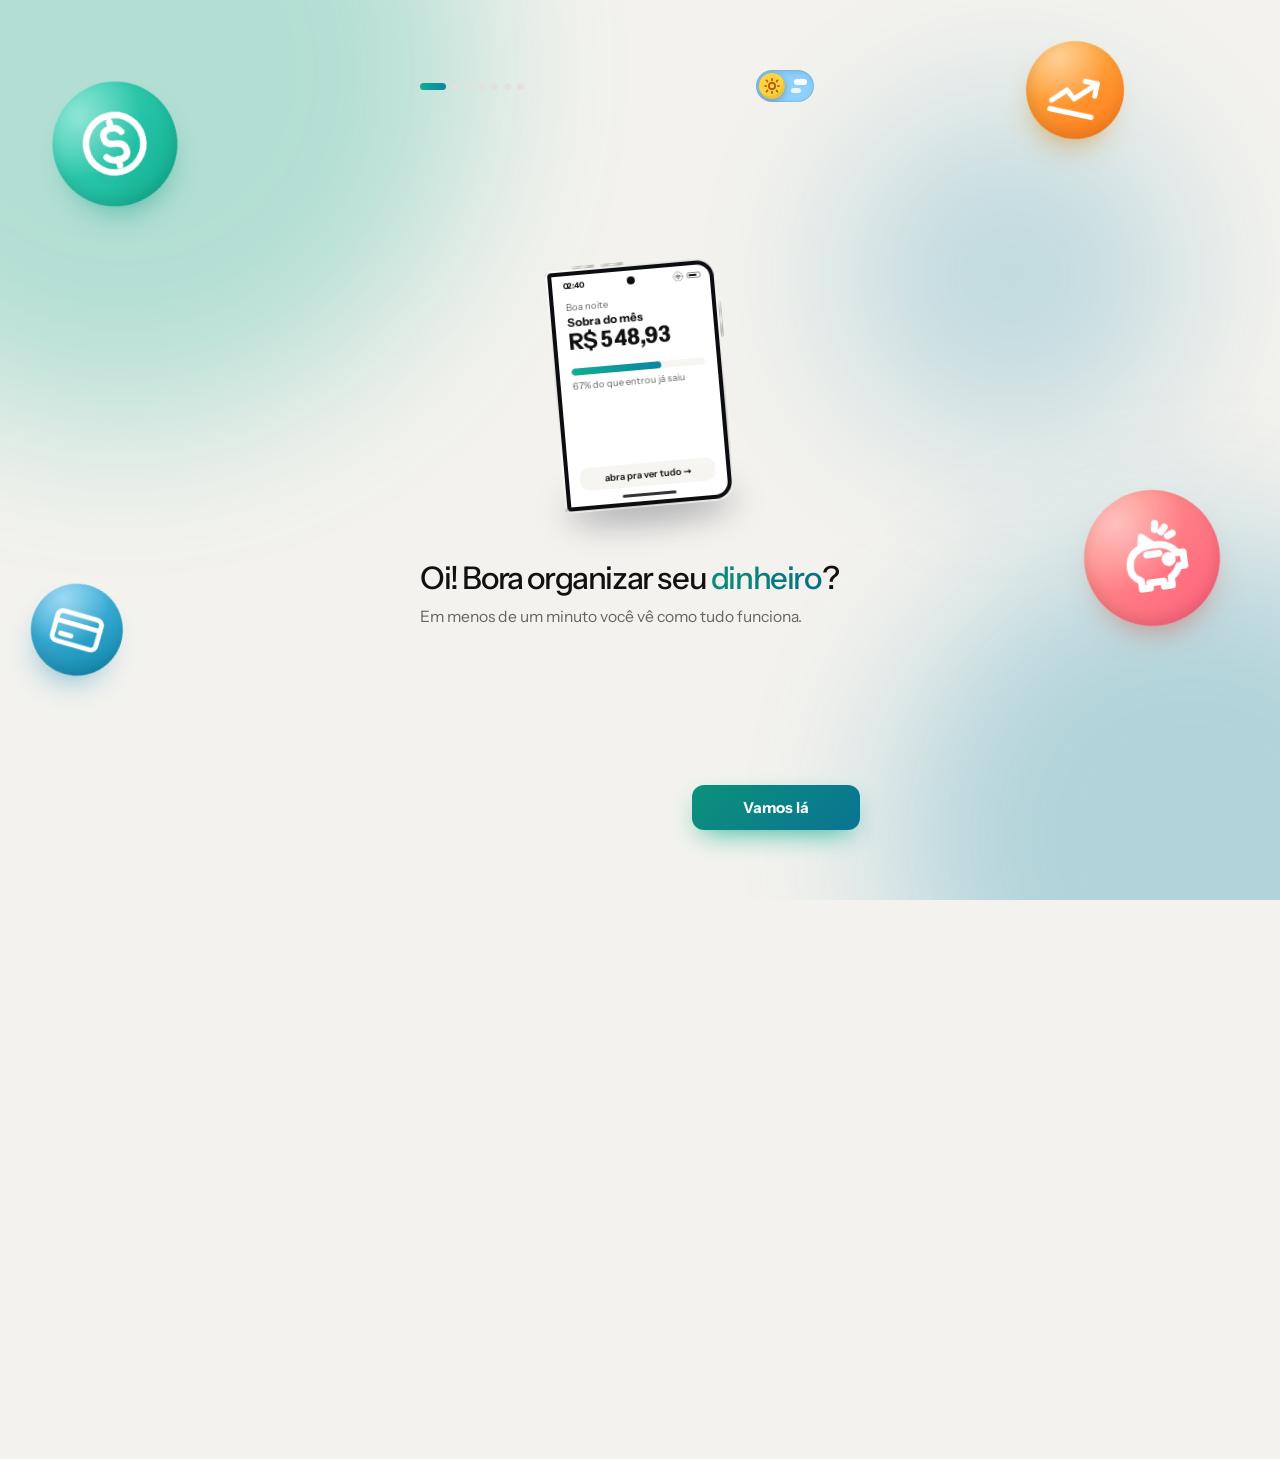
==== commit d5b30711: "Capi do topo comemora cada lançamento guardando uma moedinha Co-Authored-By: Claude Opus 5.5 <norepl" ====
--- a/index.html
+++ b/index.html
@@ -5659,6 +5659,7 @@
     if (/lançad|salv|pront|marcad|paga|recebid|guardad|adicionad|importad|ligad|instalad|juntei|boas-vindas|atualizad|copiad/i.test(msg) && !/não |inválid|ilegív|erro/i.test(msg)) {
       const c = document.createElement('span'); c.className = 'toast-capi'; c.setAttribute('aria-hidden', 'true');
       c.innerHTML = `<svg viewBox="0 0 64 64">${AVATARS.capivara.svg}</svg>`; el.prepend(c);
+      $('#capiScene')?._cheer?.();
     }
     if (actionLabel) {
       const b = document.createElement('button');
@@ -6572,9 +6573,14 @@
           <g class="cs-fruit"><circle cx="64" cy="17" r="5.4" fill="#ff9416"/><circle cx="62.2" cy="15.5" r="1.5" fill="#ffc06b" opacity=".8"/><path d="M64 12q2.5-3 6-1.6" fill="none" stroke="#2f9e57" stroke-width="2" stroke-linecap="round"/></g>
         </g></g></svg>`;
     const drop = () => { if (document.hidden) return; el.classList.remove('drop'); void el.offsetWidth; el.classList.add('drop'); };
-    el.addEventListener('click', drop);
+    const reduced = matchMedia('(prefers-reduced-motion: reduce)').matches;
+    let loop = 0;
+    const again = () => { clearInterval(loop); if (!reduced) loop = setInterval(drop, 9000); };   // reinicia a contagem pra não repetir logo em seguida
+    el.addEventListener('click', () => { drop(); again(); });
     el.addEventListener('animationend', e => { if (e.target.classList?.contains('cs-capi')) el.classList.remove('drop'); });
-    if (!matchMedia('(prefers-reduced-motion: reduce)').matches) { setTimeout(drop, 1100); setInterval(drop, 9000); }
+    // deu certo um lançamento (aviso de sucesso): ela comemora guardando uma moedinha, se não estiver no meio de uma
+    el._cheer = () => { if (reduced || el.classList.contains('drop') || el.getBoundingClientRect().bottom < 0) return; drop(); again(); };
+    if (!reduced) { setTimeout(drop, 1100); again(); }
   }
   function introAnim() {
     drawCapiScene();
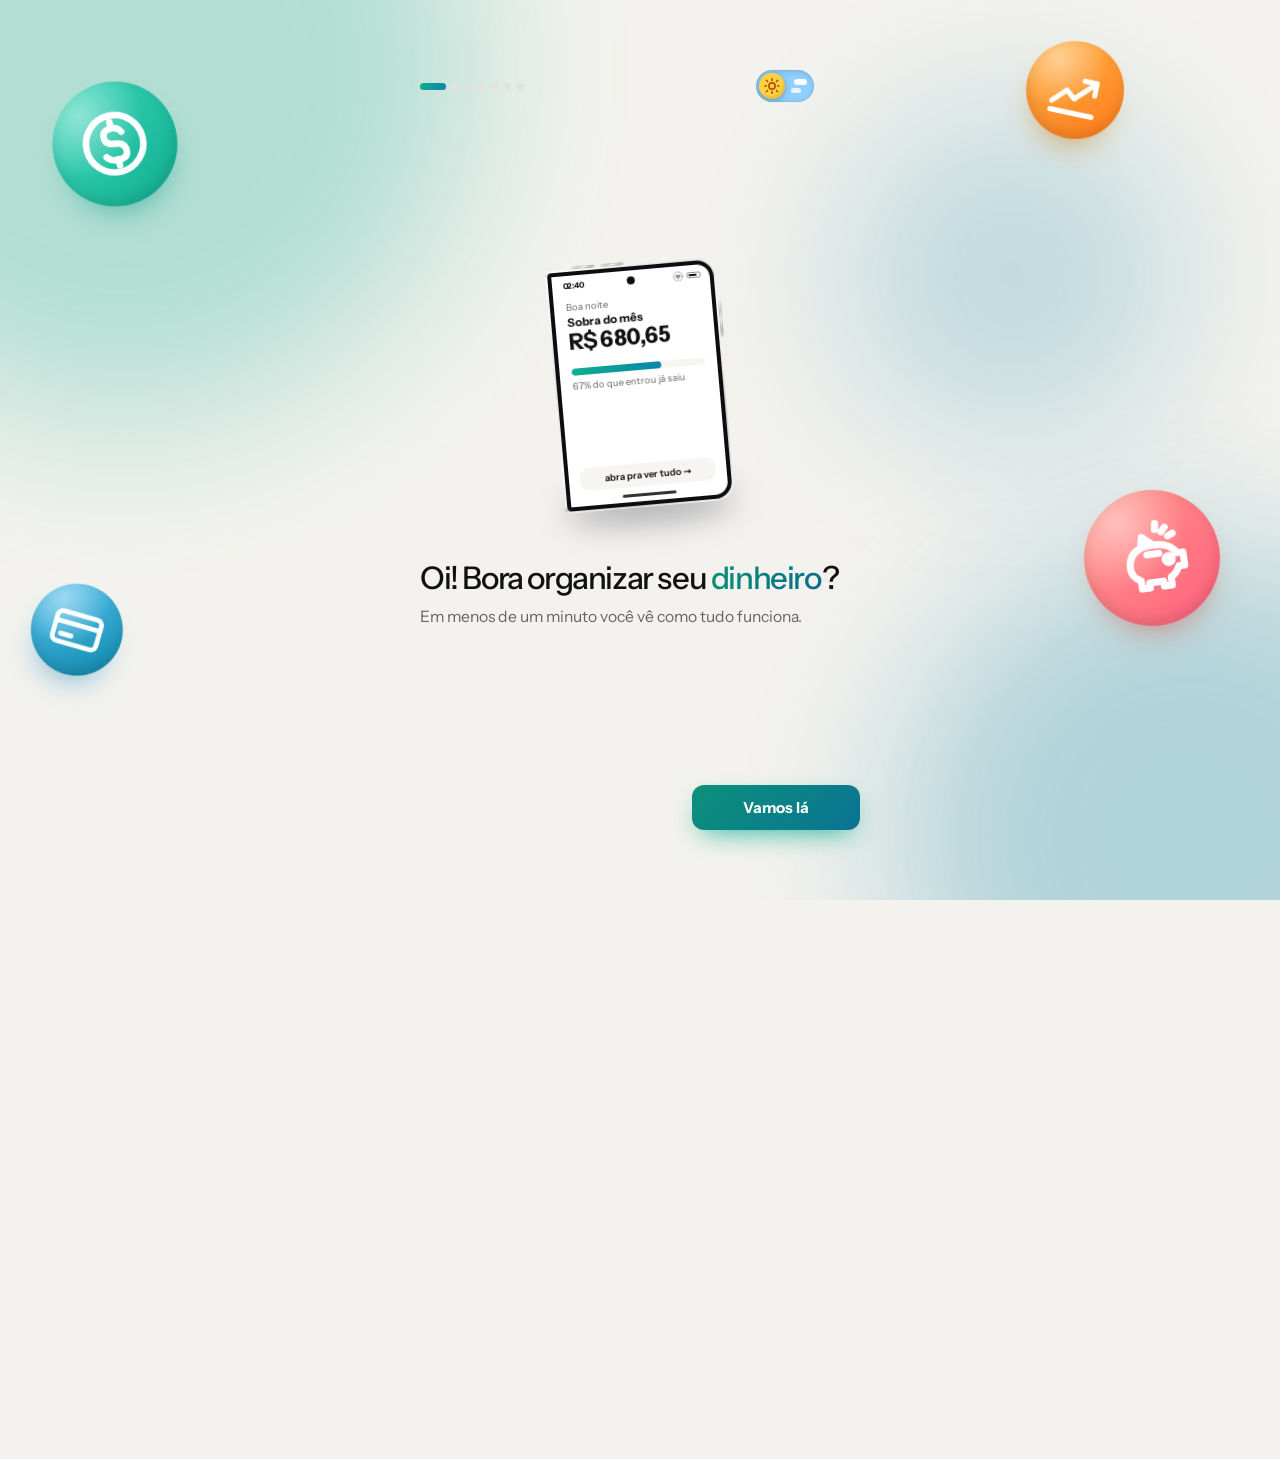
==== commit 4611adfc: "Ajustes: nomes das fontes inteiros em qualquer largura (antes cortavam no celular e no tablet) Co-Au" ====
--- a/index.html
+++ b/index.html
@@ -1543,7 +1543,7 @@
 .divider { height: 1px; background: var(--line); margin: 18px 0 4px; }
 
 /* Menu */
-.font-pick { display: grid; grid-template-columns: repeat(3, minmax(0, 1fr)); gap: 8px; }
+.font-pick { display: grid; grid-template-columns: repeat(auto-fill, minmax(156px, 1fr)); gap: 8px; }   /* colunas conforme o espaço: nome da fonte sempre inteiro */
 .font-pick button { display: flex; align-items: center; gap: 7px; min-width: 0; white-space: nowrap; overflow: hidden; border: 1.5px solid var(--field-line); background: var(--field); border-radius: 12px; padding: 10px; font-size: .82rem; font-weight: 600; color: var(--ink); text-align: left; transition: border-color .15s, background .15s; }
 .font-pick button span { font-size: 1.15rem; font-weight: 700; line-height: 1; }
 .font-pick button:hover { border-color: var(--muted); }
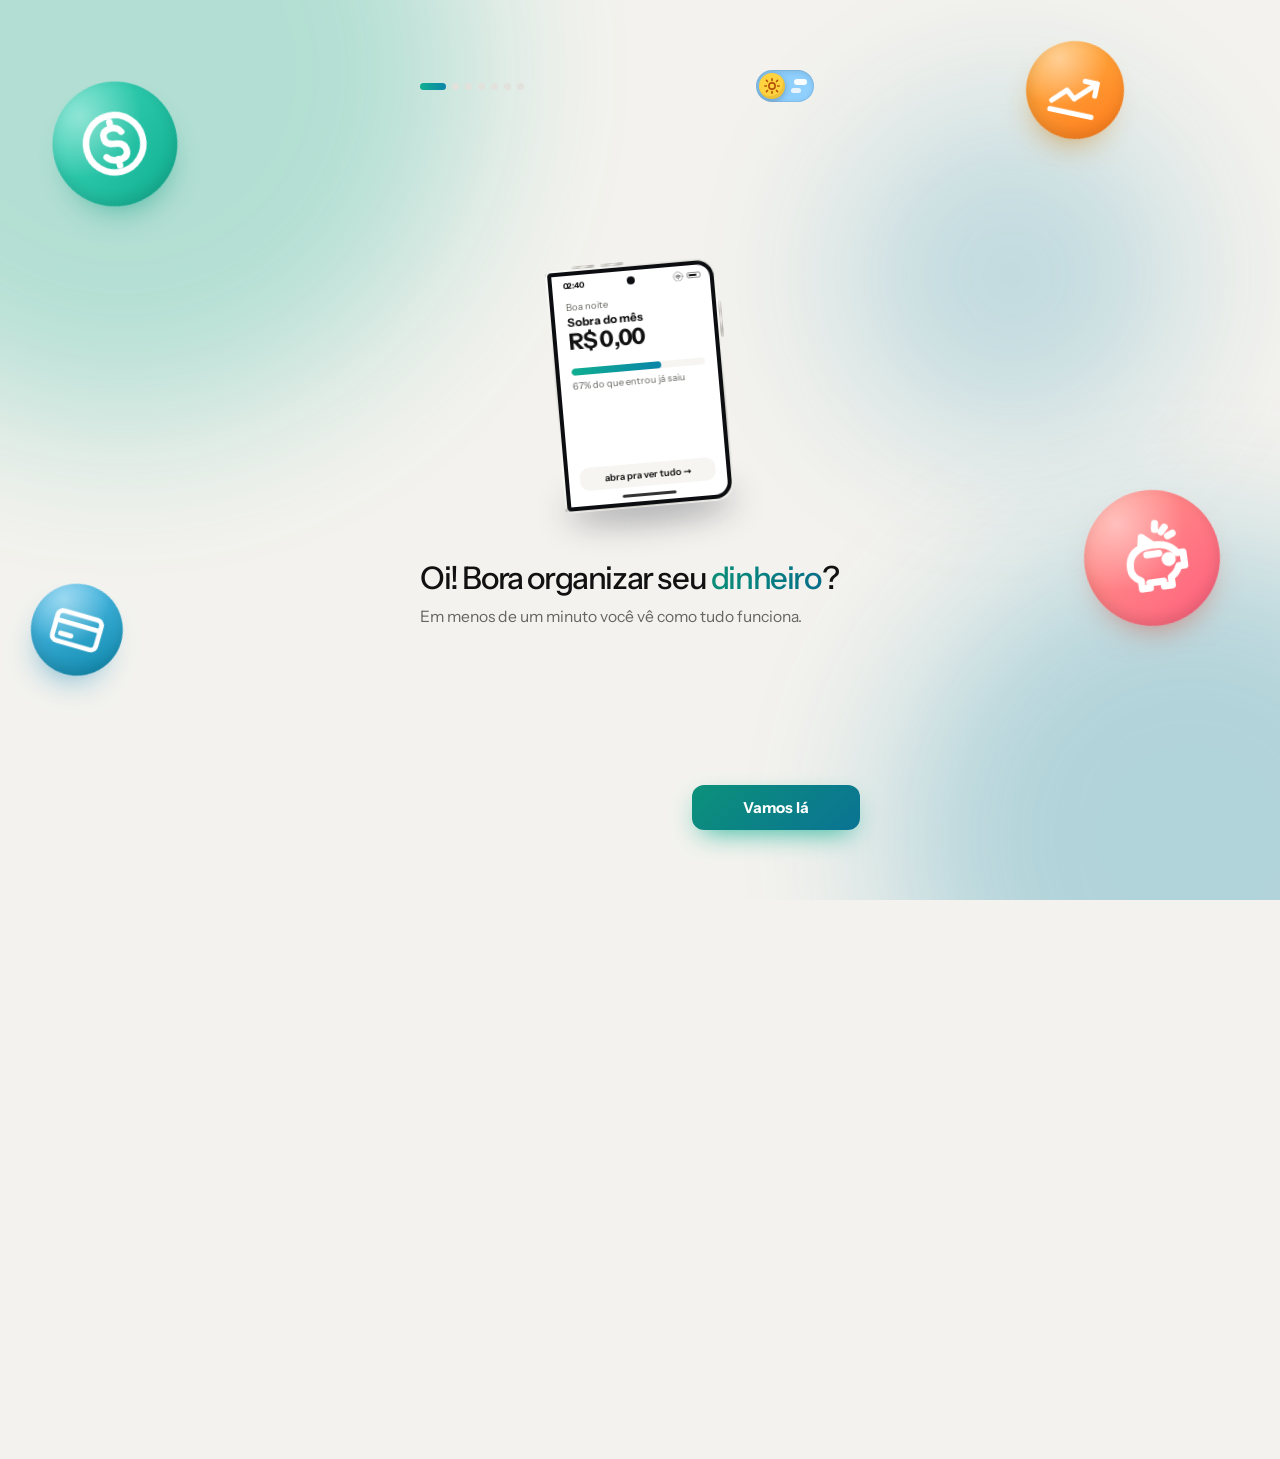
==== commit f118a30a: "Apresentação: ícones, celular de abertura e confete nas cores da Capi Co-Authored-By: Claude Opus 5." ====
--- a/index.html
+++ b/index.html
@@ -6673,11 +6673,11 @@
       <span class="n">${who ? `<span style="margin-right:6px;display:inline-flex">${avBadge(myAv(), 'sm')}</span>` : ''}${esc(name)}<small>${tag}</small></span><b class="${pos ? 'pos' : ''}">${pos ? '+ ' : '- '}${R(val)}</b></div>`;
     const SLIDES = [
       { k: 'oi', c: ['#0fae90', '#0a85a8'], next: 'Vamos lá', title: 'Oi! Bora organizar seu <em>dinheiro</em>?', sub: 'Em menos de um minuto você vê como tudo funciona.',
-        art: () => { const wait = first && !introDone ? SPLASH_MS : 80, rows = [['briefcase', 'Salário', 320000, true, '#10b981'], ['house', 'Aluguel', 120000, false, '#f59e0b']];
+        art: () => { const wait = first && !introDone ? SPLASH_MS : 80, rows = [['briefcase', 'Salário', 320000, true, '#12a588'], ['house', 'Aluguel', 120000, false, '#ff9416']];
           // tela de dentro (aberto): uma tela só, de ponta a ponta; a metade da tampa mostra a parte esquerda dela
           const inner = `<div class="duo-in"><div class="duo-col">
               <small>${greet()}</small><b class="duo-l">Sobra do mês</b><b class="num duo-big">${R(105000)}</b>
-              <div class="duo-mini">${[['Entrou', 320000, '#10b981'], ['Saiu', 215000, '#ff7a1a']].map(([l, v, c]) => `<div style="--c:${c}"><small>${l}</small><b class="num">${R(v)}</b></div>`).join('')}</div><i class="duo-plus">+</i></div>
+              <div class="duo-mini">${[['Entrou', 320000, '#12a588'], ['Saiu', 215000, '#ff7a1a']].map(([l, v, c]) => `<div style="--c:${c}"><small>${l}</small><b class="num">${R(v)}</b></div>`).join('')}</div><i class="duo-plus">+</i></div>
             <div class="duo-col"><small class="duo-k">Últimos 6 meses</small>
               <div class="ob-bars">${[42, 64, 38, 80, 56, 92].map((h, n) => `<i style="--h:${h}%;--d:${n * 70}ms;--c:${STK_COLORS[(n + 2) % 8][0]};--c2:${STK_COLORS[(n + 2) % 8][1]}"></i>`).join('')}</div>
               ${rows.map(([ic, n, v, pos, c], k) => `<div class="duo-row" style="--d:${300 + k * 90}ms"><span class="ob-ic" style="--c:${c}"><svg class="i"><use href="#c-${ic}"/></svg></span><span>${n}</span><b class="${pos ? 'pos' : ''}">${pos ? '+' : '-'} ${R(v)}</b></div>`).join('')}</div>
@@ -6693,7 +6693,7 @@
                   <span class="duo-hint">abra pra ver tudo</span><i class="duo-home"></i></div></div>
                 <div class="duo-half duo-back" aria-hidden="true"><div class="duo-scr">${inner}</div></div>
               </div></button></div>
-            <div class="ob-floatw"><div class="ob-float" style="--d:${wait + 2100}ms"><span class="ob-ic" style="--c:#0ea5e9"><svg class="i"><use href="#c-shopping-cart"/></svg></span><span><b>Mercado</b><small>agora mesmo</small></span><b class="neg">- ${R(4590)}</b></div></div>
+            <div class="ob-floatw"><div class="ob-float" style="--d:${wait + 2100}ms"><span class="ob-ic" style="--c:#0a85a8"><svg class="i"><use href="#c-shopping-cart"/></svg></span><span><b>Mercado</b><small>agora mesmo</small></span><b class="neg">- ${R(4590)}</b></div></div>
           </div>`; } },
       { k: 'nome', c: ['#f2711c', '#e0533d'], q: true, panel: 'Seu perfil', next: 'Continuar', title: 'Como quer ser <em>chamado</em>?', sub: 'É assim que o app vai falar com você.',
         art: () => `<div class="ob-hello"><span class="ob-me-av" id="obMeAv">${avBadge(myAv())}</span><span id="obGreet">${greet()}${d.name ? ', ' + esc(nickOf()) : ''}</span><i class="ob-caret"></i></div>
@@ -6704,7 +6704,7 @@
         art: () => `<div class="ob-people" id="obPeople"></div>${usePickHtml(d.fam)}
           <div id="obFamBox" ${d.fam ? '' : 'hidden'}><label class="fl" for="obMemIn">Quem mais faz parte?</label>${memberAddHtml('ob')}</div>` },
       { k: 'como', c: ['#0fae90', '#0a85a8'], expl: true, panel: 'Este mês', next: 'Próximo', title: 'Tudo num <em>lugar só</em>', sub: 'Anote o que você recebe, as contas que chegam todo mês e os gastos do dia a dia. O app faz a conta e mostra quanto sobra.',
-        art: () => `<div class="ob-list">${row('briefcase', 'Salário', 'Entrada · o que chega', 320000, true, 150, d.fam ? nickOf() : '', '#10b981')}${row('house', 'Aluguel', 'Conta fixa · todo mês', 120000, false, 450, '', '#f59e0b')}${row('shopping-cart', 'Mercado', 'Gasto · dia a dia', 24590, false, 750, '', '#0ea5e9')}</div>
+        art: () => `<div class="ob-list">${row('briefcase', 'Salário', 'Entrada · o que chega', 320000, true, 150, d.fam ? nickOf() : '', '#12a588')}${row('house', 'Aluguel', 'Conta fixa · todo mês', 120000, false, 450, '', '#ff9416')}${row('shopping-cart', 'Mercado', 'Gasto · dia a dia', 24590, false, 750, '', '#0a85a8')}</div>
           <div class="ob-sum" style="--d:1050ms"><span>Sobra do mês</span><b class="num">${R(320000 - 120000 - 24590)}</b></div>` },
       { k: 'rapido', c: ['#0a85a8', '#0fae90'], expl: true, panel: 'Lançamento rápido', next: 'Próximo', title: 'Lançar é <em>rapidinho</em>', sub: 'Toque no <b>+</b> e escreva do seu jeito. O app entende o resto.',
         art: () => `<div class="ob-quick"><div class="ob-input"><span id="obTyped"></span><i class="ob-caret"></i></div>
@@ -6719,7 +6719,7 @@
           <div class="ob-note">${ico('bell', 'width:15px;height:15px')}<span><b>Amanhã vence a conta de luz</b><small>R$ 180,00 · o app te lembra antes de vencer</small></span></div>`; } },
       { k: 'pronto', c: ['#0fae90', '#22c55e'], last: true, next: 'Começar a usar', title: () => `Tudo pronto, <em>${esc(nickOf())}</em>!`, sub: () => invited ? 'Agora é só digitar o código do convite que te passaram.' : 'Seus dados ficam só neste aparelho. Se quiser, dá pra colocar senha ou usar em outro celular depois, em ⚙.',
         art: () => `<div class="ob-confetti" aria-hidden="true">${Array.from({ length: 34 }, (_, n) => { const a = n / 34 * Math.PI * 2 + (n % 3) * .2, r = 110 + (n * 47) % 90;
-            return `<i style="--x:${Math.round(Math.cos(a) * r)}px;--y:${Math.round(Math.sin(a) * r * .8 - 30)}px;--r:${(n * 97) % 360}deg;--c:${['#12a588', '#ff9416', '#ec4899', '#f97316', '#22c55e', '#0ea5e9', '#facc15'][n % 7]};--d:${120 + (n % 5) * 40}ms;${n % 2 ? 'border-radius:50%;width:8px;height:8px' : ''}"></i>`; }).join('')}</div>
+            return `<i style="--x:${Math.round(Math.cos(a) * r)}px;--y:${Math.round(Math.sin(a) * r * .8 - 30)}px;--r:${(n * 97) % 360}deg;--c:${['#12a588', '#ff9416', '#ec4899', '#f97316', '#22c55e', '#0a85a8', '#facc15'][n % 7]};--d:${120 + (n % 5) * 40}ms;${n % 2 ? 'border-radius:50%;width:8px;height:8px' : ''}"></i>`; }).join('')}</div>
           <div class="ob-done">${capiLagoa(true)}<span class="ob-check"><svg viewBox="0 0 52 52"><path d="M15 27l7 7 15-16" pathLength="1"/></svg></span></div>` },
     ].filter(s => !s.skip);
     const first = !reduced && !showOnboarding.seen; showOnboarding.seen = true;
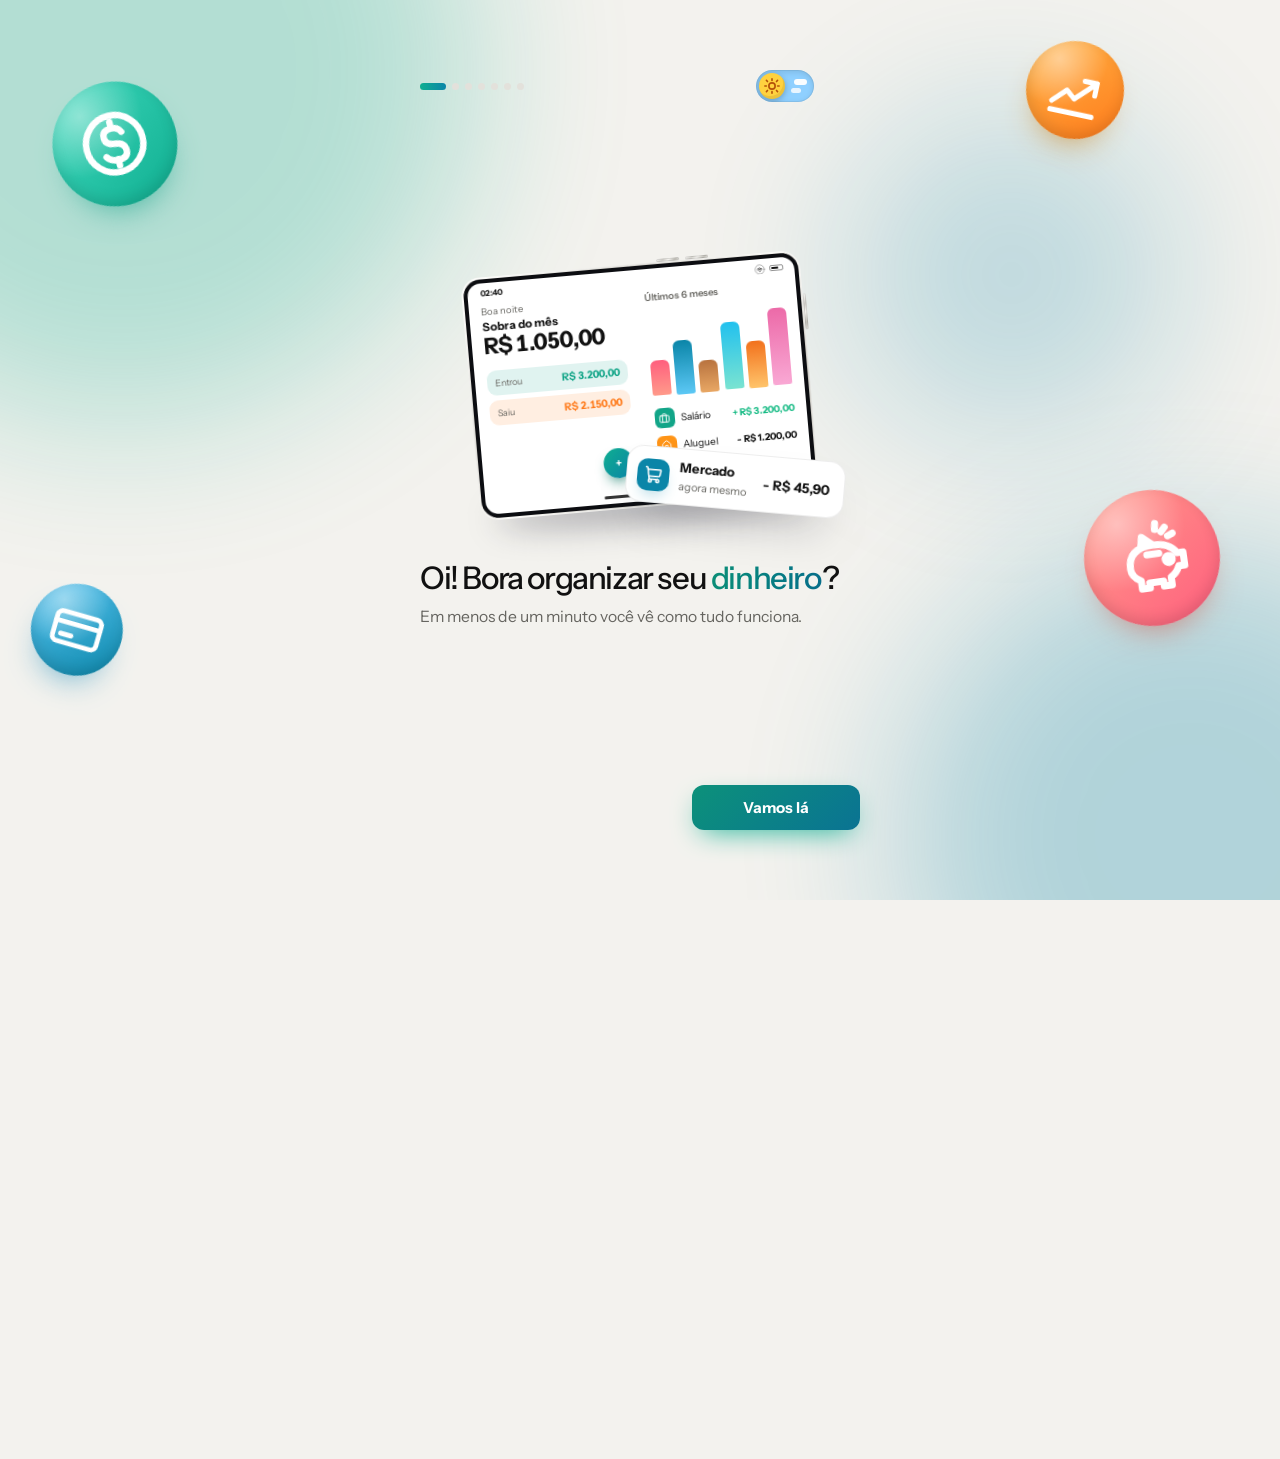
==== commit 98229210: "Celular estreito: Capi do topo menor em 320px e 'Seu dinheiro hoje' sem grudar no 'Adicionar' até 48" ====
--- a/index.html
+++ b/index.html
@@ -741,7 +741,7 @@
 .toast { background: rgba(24, 24, 24, .94); color: #fefefe; box-shadow: 0 0 0 1px rgba(255, 255, 255, .08), 0 18px 40px -12px rgba(0, 0, 0, .5); backdrop-filter: blur(10px); -webkit-backdrop-filter: blur(10px); }
 .toast button { color: #7ae3d1; }
 @media (max-width: 640px) { .hello, .title { font-size: 1.6rem; } .kpi-label { font-size: .76rem; white-space: nowrap; } .kpi-head { gap: 8px; justify-content: space-between; } .kpi-head .adjust { font-size: .76rem; flex: none; } }
-@media (max-width: 400px) { .kpi-label .lg { display: none; } }
+@media (max-width: 480px) { .kpi-label .lg { display: none; } }   /* "hoje" só cabe ao lado do "Adicionar/Bancos" com mais espaço */
 .kpi.receita .kpi-value, .kpi.investir .kpi-value, .kpi.despesas .kpi-value { color: var(--ink); }
 .kpi.saldo .kpi-value.neg { color: var(--red); }
 .ov-link { color: var(--muted); font-weight: 600; transition: color .15s; }
@@ -1792,6 +1792,10 @@
 @media (max-width: 640px) {
   .top { position: relative; } .top > div:first-child { padding-right: 100px; }
   .capi-scene { position: absolute; right: -8px; top: -12px; width: 118px; margin: 0; }
+}
+@media (max-width: 380px) {
+  .top > div:first-child { padding-right: 84px; }
+  .capi-scene { width: 100px; right: -10px; top: -8px; }
 }
 @media (prefers-reduced-motion: reduce) { .capi-scene, .capi-scene * { animation: none !important; } }
   </style>
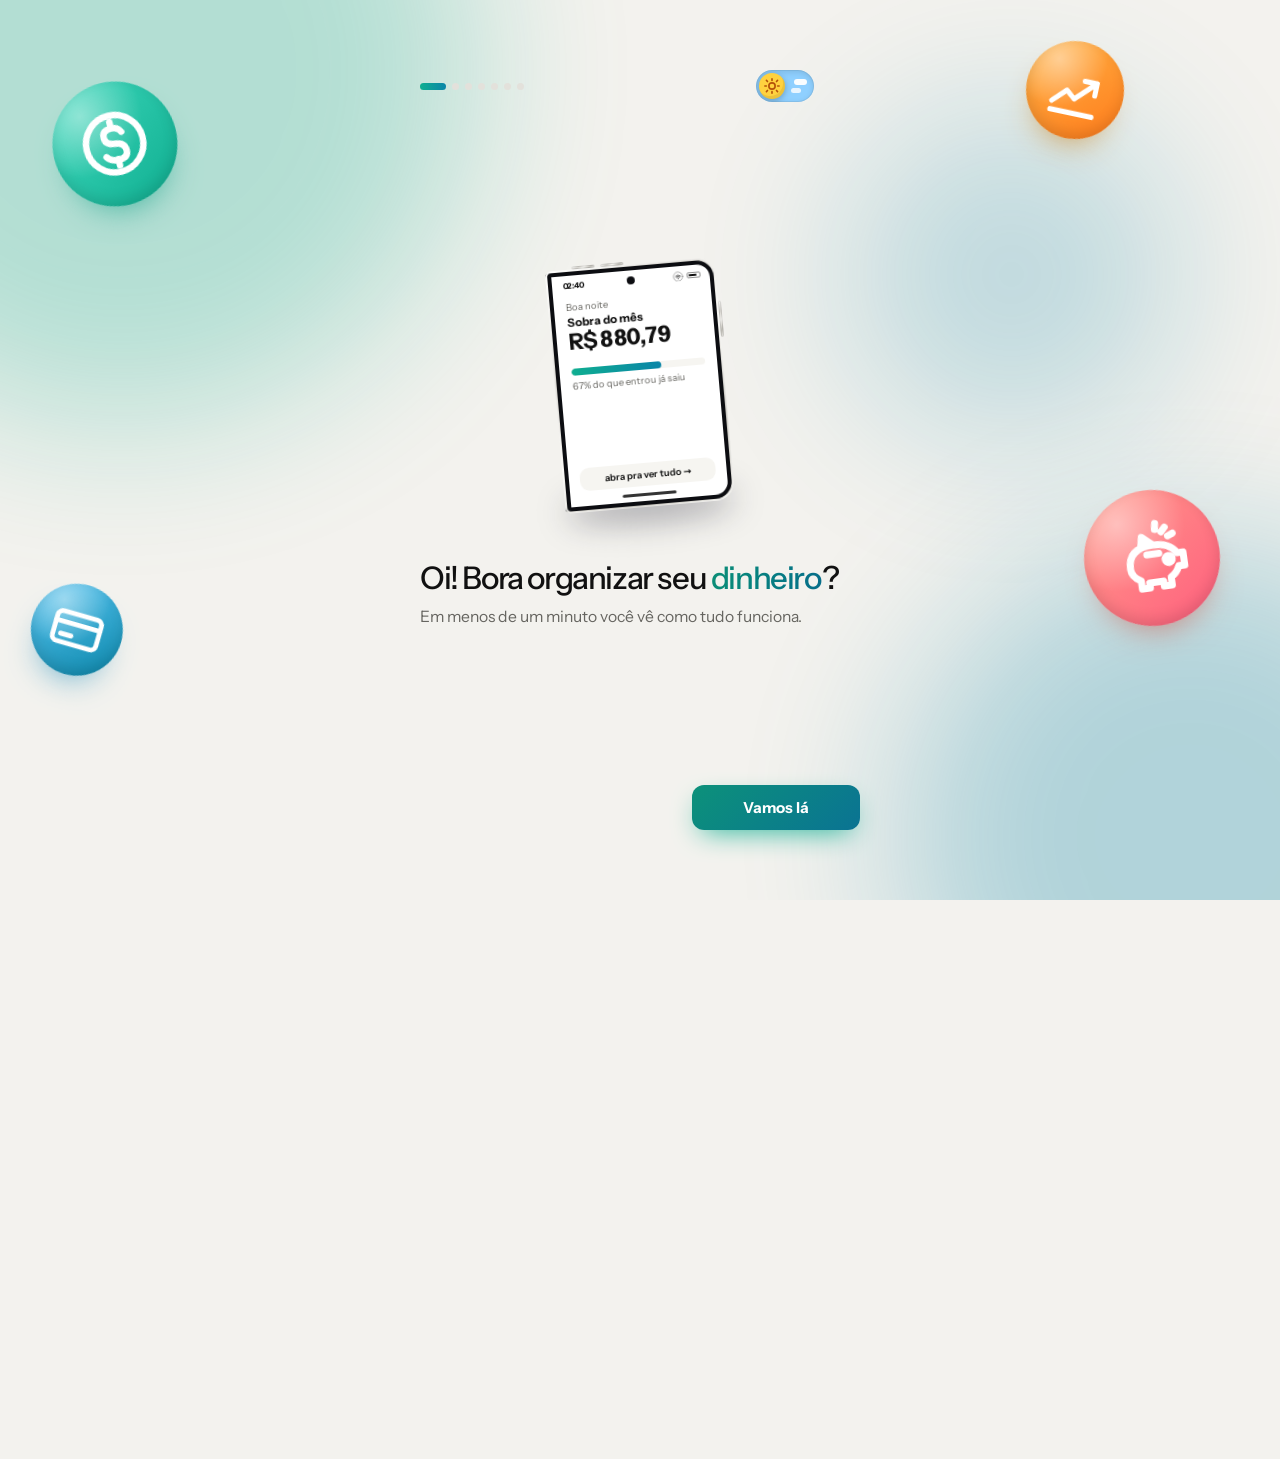
==== commit 6c220cee: "Mês no vermelho: Capi do topo fica preocupadinha (sobrancelha e gotinha de suor) Co-Authored-By: Cla" ====
--- a/index.html
+++ b/index.html
@@ -1737,6 +1737,11 @@
 .capi-scene .cs-plus { font: 800 10px var(--font), sans-serif; fill: #0a8370; opacity: 0; }
 :root[data-theme="dark"] .capi-scene .cs-plus { fill: #4fd8b8; }
 .capi-scene .cs-spark, .capi-scene .cs-eh, .capi-scene .cs-fly { opacity: 0; }
+.capi-scene .cs-brow, .capi-scene .cs-sweat { opacity: 0; transition: opacity .4s; }
+.capi-scene.tight .cs-brow { opacity: 1; }
+.capi-scene.tight .cs-sweat { opacity: 1; transform-origin: 56px 33px; animation: cs-sweat 2.6s ease-in infinite; }
+.capi-scene.tight.drop .cs-brow, .capi-scene.tight.drop .cs-sweat { opacity: 0; animation: none; }   /* guardando a moedinha ela esquece a preocupação */
+@keyframes cs-sweat { 0%, 30% { transform: none; opacity: 1; } 75% { transform: translateY(5px) scale(.8); opacity: 0; } 76% { transform: none; opacity: 0; } 100% { opacity: 1; } }
 .capi-scene .cs-capi { transform-origin: 40px 90px; }
 .capi-scene .cs-body { transform-origin: 40px 90px; animation: cs-breathe 3.2s ease-in-out infinite; }
 .capi-scene .cs-head { transform-origin: 60px 52px; animation: cs-bob 3.2s ease-in-out infinite; }
@@ -2711,6 +2716,7 @@
     }
     // Sobra do mês: entrou − saiu − o que você guarda. Quando falta, mostra "Falta no mês" sem alarme
     $('#kSobraLabel').textContent = t.saldo < 0 ? 'Falta no mês' : 'Sobra do mês';
+    $('#capiScene')?.classList.toggle('tight', t.saldo < 0);   // mês no vermelho: a Capi fica preocupadinha
     cnt($('#kSobra'), Math.abs(t.saldo));
     countZero = false;
     $('#kSobra').classList.toggle('short', t.saldo < 0);
@@ -6573,6 +6579,8 @@
           <ellipse class="cs-bl" cx="77" cy="44" rx="3.6" ry="2.2" fill="#ff9d8a" opacity=".45"/>
           <g class="cs-eo"><circle cx="70" cy="31" r="2.3" fill="${K}"/><circle cx="70.8" cy="30.2" r=".8" fill="#fff"/></g>
           <path class="cs-eh" d="M67.4 32q2.6-3.4 5.2 0" fill="none" stroke="${K}" stroke-width="1.7" stroke-linecap="round"/>
+          <path class="cs-brow" d="M66.6 27.4q3.4-.4 6.6-2.6" fill="none" stroke="#5a341d" stroke-width="1.5" stroke-linecap="round"/>
+          <path class="cs-sweat" d="M56 30.5q-2.6 3.6-2.6 5.2a2.6 2.6 0 0 0 5.2 0q0-1.6-2.6-5.2z" fill="#8fdcf7" stroke="#4fb8e0" stroke-width=".6"/>
           <g class="cs-mcoin">${coin(94, 53)}</g>
           <g class="cs-fruit"><circle cx="64" cy="17" r="5.4" fill="#ff9416"/><circle cx="62.2" cy="15.5" r="1.5" fill="#ffc06b" opacity=".8"/><path d="M64 12q2.5-3 6-1.6" fill="none" stroke="#2f9e57" stroke-width="2" stroke-linecap="round"/></g>
         </g></g></svg>`;
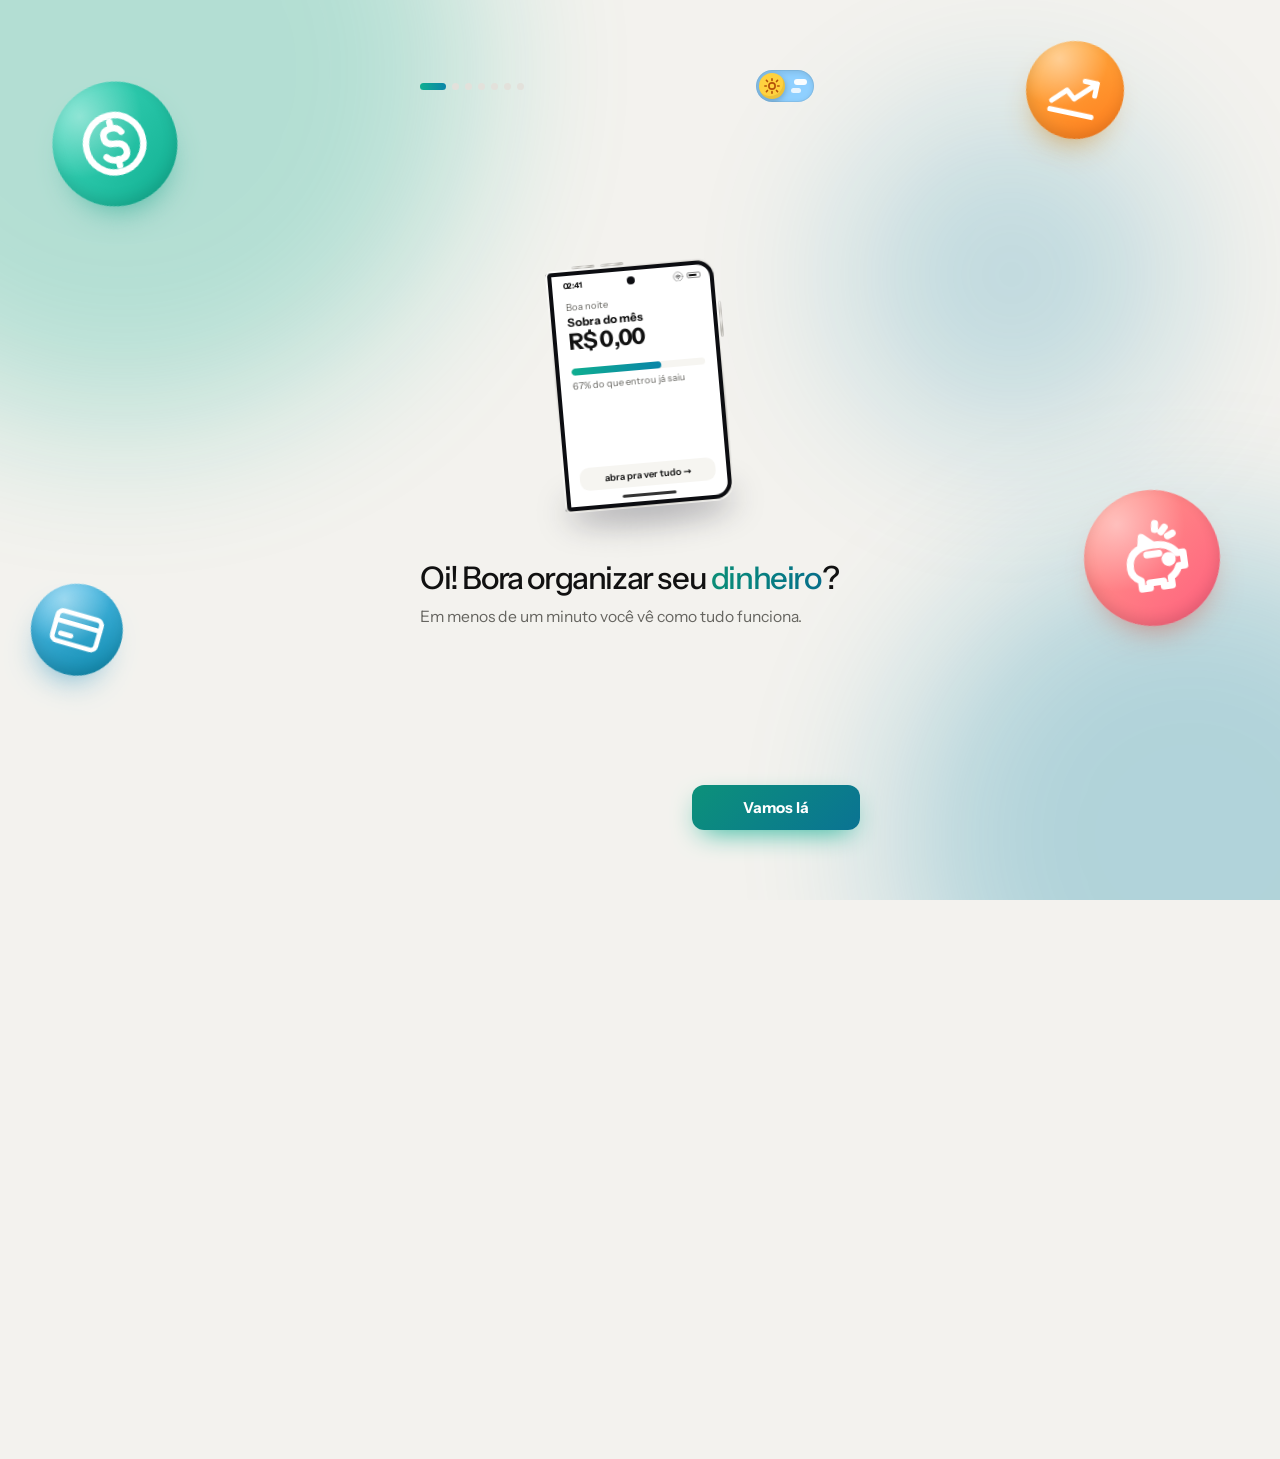
==== commit bdc19282: "Mais rápido com muitos lançamentos: só as linhas perto da tela são calculadas e a Capi não força rec" ====
--- a/index.html
+++ b/index.html
@@ -1593,6 +1593,8 @@
 /* troca de aba/mês: os quadros deslizam de leve na direção da troca (só os quadros, sem cascata de linha por linha) */
 @keyframes slide-in { from { opacity: 0; transform: translateX(var(--dx, 0)) translateY(var(--dy, 0)); } }
 @keyframes row-in { 0% { opacity: 0; transform: translateY(-6px); background-color: color-mix(in srgb, #12a588 16%, transparent); } 25% { opacity: 1; transform: none; background-color: color-mix(in srgb, #12a588 16%, transparent); } }
+/* muitas linhas: o navegador só calcula as que estão perto da tela (com 2.000 lançamentos, lançar ficava ~1 s) */
+#table .row:not(.head) { content-visibility: auto; contain-intrinsic-size: auto 56px; }
 #table .row.just-in { animation: row-in 1.4s cubic-bezier(.2, .75, .25, 1) both; border-radius: 10px; }
 #table .row.just-edit { animation: row-edit 1.2s ease-out both; border-radius: 10px; }
 @keyframes row-edit { 0%, 20% { background-color: color-mix(in srgb, #ff9416 16%, transparent); } }
@@ -6584,14 +6586,15 @@
           <g class="cs-mcoin">${coin(94, 53)}</g>
           <g class="cs-fruit"><circle cx="64" cy="17" r="5.4" fill="#ff9416"/><circle cx="62.2" cy="15.5" r="1.5" fill="#ffc06b" opacity=".8"/><path d="M64 12q2.5-3 6-1.6" fill="none" stroke="#2f9e57" stroke-width="2" stroke-linecap="round"/></g>
         </g></g></svg>`;
-    const drop = () => { if (document.hidden) return; el.classList.remove('drop'); void el.offsetWidth; el.classList.add('drop'); };
+    const drop = () => { if (document.hidden) return; if (el.classList.contains('drop')) { el.classList.remove('drop'); void el.offsetWidth; } el.classList.add('drop'); };   // reinicia só se já estava no meio
     const reduced = matchMedia('(prefers-reduced-motion: reduce)').matches;
     let loop = 0;
     const again = () => { clearInterval(loop); if (!reduced) loop = setInterval(drop, 9000); };   // reinicia a contagem pra não repetir logo em seguida
     el.addEventListener('click', () => { drop(); again(); });
     el.addEventListener('animationend', e => { if (e.target.classList?.contains('cs-capi')) el.classList.remove('drop'); });
     // deu certo um lançamento (aviso de sucesso): ela comemora guardando uma moedinha, se não estiver no meio de uma
-    el._cheer = () => { if (reduced || el.classList.contains('drop') || el.getBoundingClientRect().bottom < 0) return; drop(); again(); };
+    let nearTop = true; addEventListener('scroll', () => { nearTop = scrollY < 220; }, { passive: true });   // guardado aqui: ler na hora forçaria recalcular a página toda
+    el._cheer = () => { if (reduced || el.classList.contains('drop') || !nearTop) return; drop(); again(); };
     if (!reduced) { setTimeout(drop, 1100); again(); }
   }
   function introAnim() {
